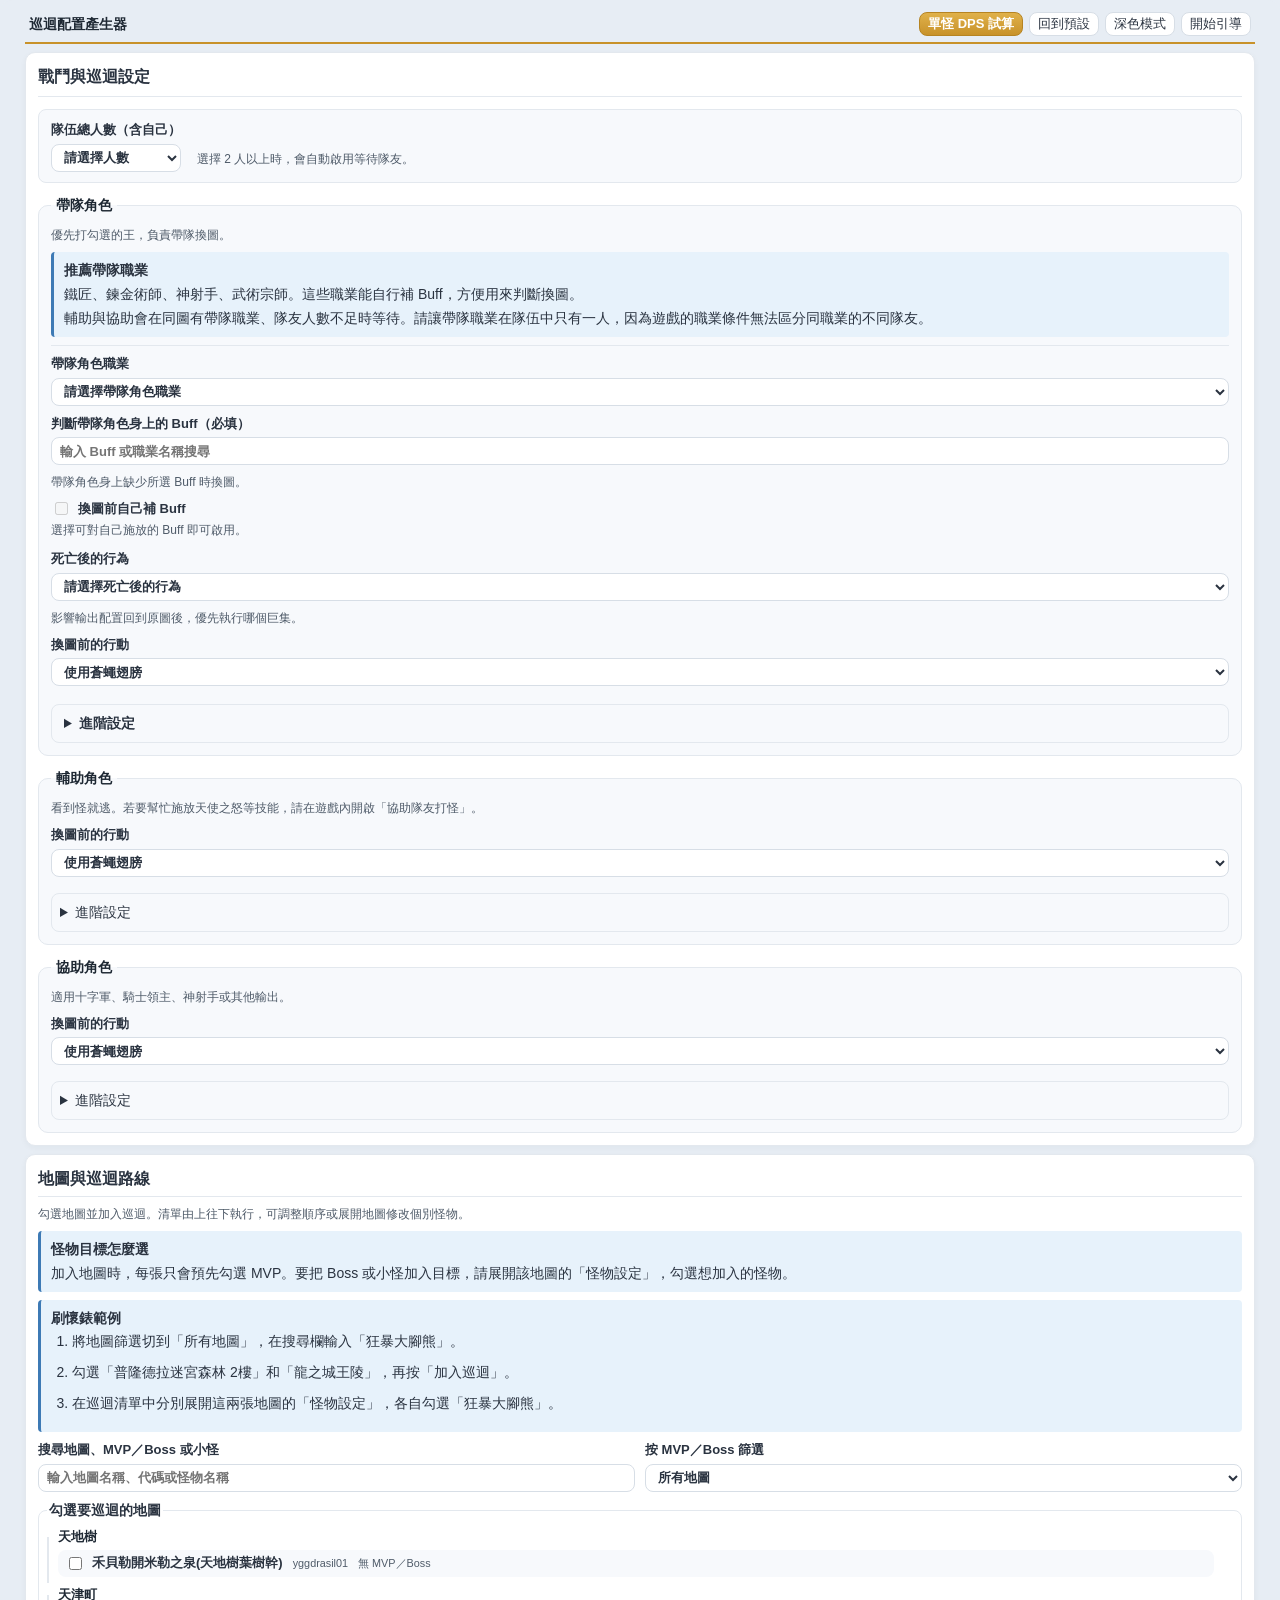
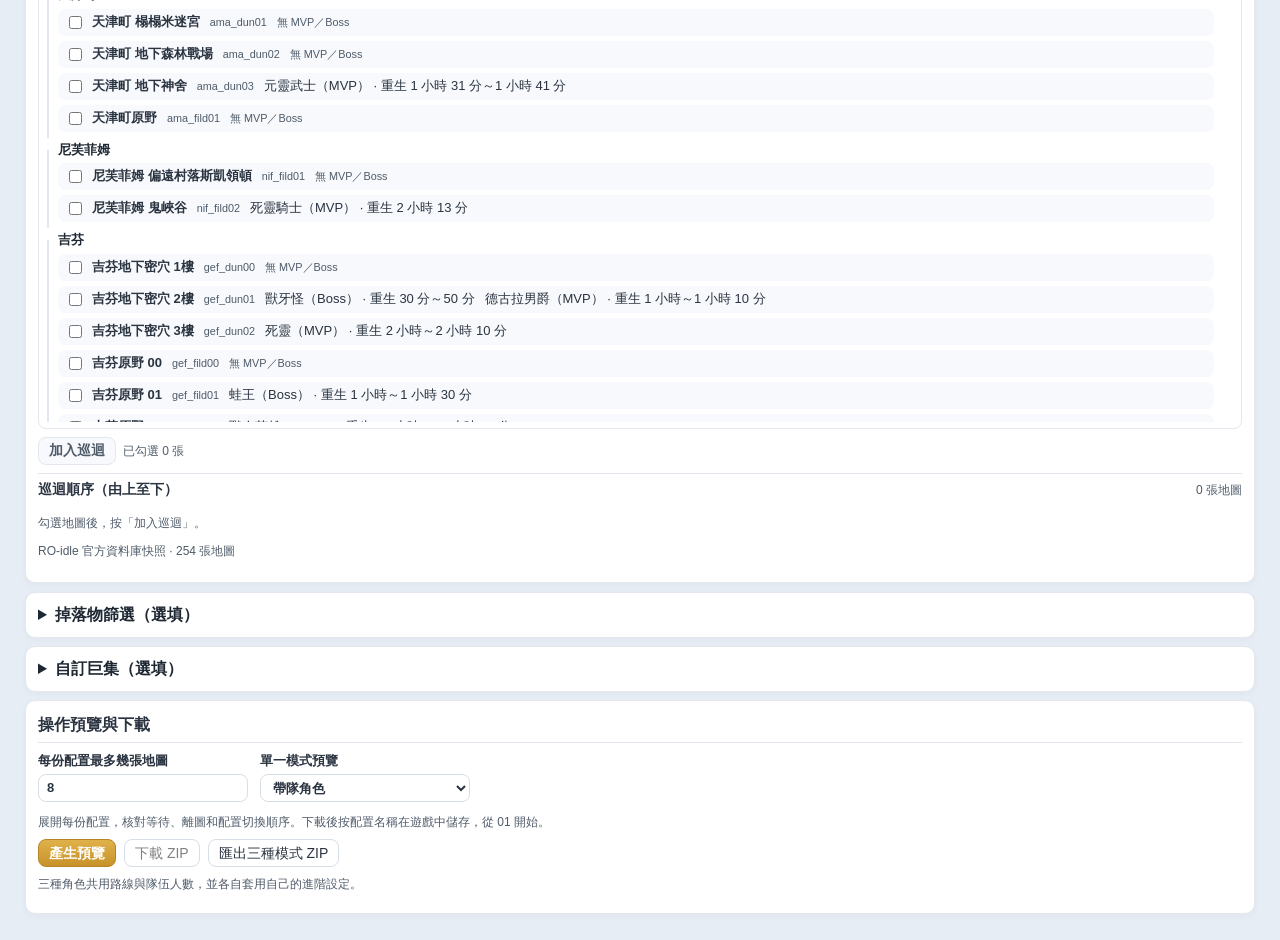
==== index.html @ a058949d "Restore public RO-idle-dps entry link on route generator header" ====
<!doctype html>
<html lang="zh-Hant">
<head>
<meta charset="utf-8">
<meta name="viewport" content="width=device-width, initial-scale=1">
<title>巡迴配置產生器 · RO 放置仙境帳號櫃</title>
<script>
try {
  if (localStorage.getItem("ro-idle-route-theme") === "dark") {
    document.documentElement.dataset.theme = "dark";
  }
} catch {
  // The toggle still works when browser storage is unavailable.
}
</script>
<style>
:root {
  color-scheme: light;
  --face: #e7edf4;
  --ink: #2a3340;
  --dim: #4f5b69;
  --title: #1e2833;
  --green: #3d9a5a;
  --danger: #c45050;
  --line: #e3e8ee;
  --paper: #ffffff;
  --head: #f7f9fc;
  --using: #e7f2fb;
  --gold: #c8922a;
  --accent: #3d7ab5;
  font-family: "Microsoft JhengHei UI", "Microsoft JhengHei", "Noto Sans TC", "PingFang TC", sans-serif;
  font-size: 14px;
}

* { box-sizing: border-box; }

html, body {
  margin: 0;
  min-height: 100%;
  background: #e7edf4;
  color: var(--ink);
}

body {
  padding: 8px;
  border: 0;
  border-radius: 12px;
}

button, input, select { font: inherit; }

.caption {
  display: flex;
  align-items: center;
  gap: 8px;
  height: 28px;
  min-height: 28px;
  margin: 0 0 8px;
  padding: 0 4px 4px;
  border: 0;
  border-bottom: 2px solid var(--gold);
  border-radius: 0;
  overflow: hidden;
  background: transparent;
  color: var(--title);
}

.caption h1 {
  margin: 0;
  min-width: 0;
  overflow: hidden;
  font-size: 14px;
  font-weight: 700;
  white-space: nowrap;
  text-overflow: ellipsis;
}

.caption-site {
  margin-left: auto;
  font-size: 13px;
  color: var(--dim);
}

.list-wrap {
  padding: 2px 0 0;
  border: 0;
  border-radius: 0;
  background: transparent;
}

main {
  display: grid;
  gap: 6px;
}

.toolbar {
  display: flex;
  flex-wrap: wrap;
  align-items: center;
  gap: 6px;
  margin-top: 6px;
  min-height: 22px;
}

.switch-row {
  display: flex;
  align-items: center;
  gap: 4px;
  margin: 0 0 0 auto;
  padding: 0;
  min-height: 22px;
  cursor: pointer;
  user-select: none;
}

.switch-row input {
  margin: 0;
  width: 13px;
  height: 13px;
}

.now, .card, .help {
  border: 2px solid;
  border-color: #808080 #fff #fff #808080;
  background: var(--face);
}

.now, .help, .card { padding: 6px; }

.kicker {
  margin: 0 0 2px;
  color: var(--dim);
}

.meta, .help p, .help li, .toast, .empty {
  color: var(--ink);
  line-height: 1.4;
}

.badge {
  display: inline;
  margin: 0;
  padding: 0;
  border: 0;
  background: none;
  color: var(--green);
  font-weight: 400;
  line-height: inherit;
}

.badge.warn { color: #808000; }

.badge.role { color: var(--title); }

.file-row, .card-actions, .confirm {
  display: flex;
  flex-wrap: wrap;
  gap: 4px;
  align-items: center;
}

.field {
  flex: 1;
  display: grid;
  gap: 2px;
  min-width: 0;
  color: var(--ink);
}

input[type="text"],
input[type="search"],
.field input,
.team-add input,
.menu-fields input,
.menu-fields select {
  width: 100%;
  height: 22px;
  padding: 2px 8px;
  border: 1px solid #d7dee6;
  border-radius: 8px;
  background: #fff;
  color: var(--ink);
}

.btn {
  height: 24px;
  padding: 0 10px;
  border: 1px solid #d7dee6;
  border-radius: 8px;
  background: #fff;
  color: var(--ink);
  font-size: 14px;
  cursor: pointer;
  white-space: nowrap;
}

.btn:hover { background: #f4f7fa; }
.btn:active { background: #e8eef4; }
.btn:disabled { color: #808080; cursor: default; }

.btn.primary,
.btn.switch,
#open-game,
.add-team {
  border-color: #b68422;
  background: linear-gradient(180deg, #e0b14a, #c8922a);
  color: #fff;
  font-weight: 700;
}

.btn.primary:hover,
.btn.switch:hover,
#open-game:hover,
.add-team:hover { background: #d4a33a; }

.btn.primary:active,
.btn.switch:active,
#open-game:active,
.add-team:active { background: #b68422; }

.btn.danger {
  border-color: #efd0d0;
  background: #fff;
  color: var(--danger);
  font-weight: 400;
}

.btn.tiny, .file-label {
  height: 24px;
  padding: 0 8px;
  font-size: 14px;
}

.btn.copy,
.btn.copy:hover,
.btn.copy:active {
  border: 0;
  border-radius: 0;
  background: transparent;
  font-weight: 400;
  color: var(--accent);
}

.btn.copy:hover { background: #f4f7fa; color: #2d6294; }
.btn.copy:active { background: #e8eef4; }

.team-tabs {
  display: flex;
  flex-wrap: wrap;
  align-items: flex-end;
  gap: 2px;
  margin: 0 0 8px;
  padding: 0 2px;
  border-bottom: 1px solid #e3e8ee;
}

.tab[draggable="true"],
.tab-wrap[draggable="true"] { cursor: grab; }

.tab.dragging,
.tab-wrap.dragging { opacity: 0.45; cursor: grabbing; }

.tab {
  height: 24px;
  border: 0;
  border-bottom: 2px solid transparent;
  border-radius: 0;
  background: transparent;
  color: var(--dim);
  font-size: 14px;
  cursor: pointer;
  position: relative;
}

.tab { padding: 0 10px; }
.tab:hover { color: var(--title); background: transparent; }
.tab.on,
.tab.on:hover {
  background: transparent;
  border-bottom-color: var(--gold);
  font-weight: 700;
  color: #a8741c;
  top: 0;
}
.tab-tools {
  display: inline-flex;
  align-items: center;
  max-width: 0;
  overflow: hidden;
  opacity: 0;
  pointer-events: none;
  transition: max-width 140ms ease, opacity 140ms ease;
  transition-delay: 0s;
}
.tab-wrap:hover .tab-tools,
.tab-wrap:focus-within .tab-tools {
  max-width: 40px;
  opacity: 1;
  overflow: visible;
  pointer-events: auto;
  transition-delay: 1s;
}
.tab.add {
  width: 22px;
  padding: 0;
  border-radius: 8px;
  border: 1px solid #d7dee6;
  border-bottom: 1px solid #d7dee6;
  background: #fff;
  color: var(--ink);
  font-weight: 700;
}
.tab.add:hover { background: #f4f7fa; }
.tab-rename,
.tab-x {
  width: 16px;
  height: 22px;
  padding: 0;
  border: 0;
  background: transparent;
  color: var(--dim);
  font-size: 13px;
  line-height: 22px;
  cursor: pointer;
}
.tab-rename:hover { color: var(--title); }
.tab-x:hover { color: var(--danger); }

.team-add {
  display: flex;
  gap: 4px;
  align-items: center;
  margin: 0 8px 6px;
}
.team-add[hidden],
#team-confirm[hidden] {
  display: none !important;
}
.team-add:not([hidden]),
#team-confirm:not([hidden]),
.row-menu,
.confirm,
.toast.show {
  animation: ro-in 160ms ease;
}

@keyframes ro-in {
  from { opacity: 0; transform: translateY(-4px); }
}

@media (prefers-reduced-motion: reduce) {
  .tab-tools,
  .team-add,
  #team-confirm,
  .row-menu,
  .confirm,
  .toast.show {
    animation: none;
    transition: none;
  }
}

#team-confirm {
  margin: 0 8px 6px;
  padding: 6px;
  background: var(--paper);
  border: 1px solid var(--line);
  border-radius: 2px;
}
#team-confirm p { margin: 0 0 4px; }

.list-head {
  display: flex;
  align-items: center;
  margin: 0;
}

.list-head h2 {
  margin: 0;
  font-size: 14px;
  font-weight: 700;
  color: var(--ink);
}

.count {
  margin-right: auto;
  margin-left: 6px;
  color: var(--dim);
  font-size: 14px;
}

#list {
  display: flex;
  flex-direction: column;
  gap: 10px;
  max-height: calc(100vh - 196px);
  min-height: 160px;
  margin: 0;
  overflow: auto;
  background: transparent;
  border: 0;
  border-radius: 0;
  padding: 2px 0;
}

.team-block {
  display: flex;
  flex-direction: column;
  gap: 8px;
}

.team-label {
  margin: 0;
  padding: 4px 8px;
  background: transparent;
  border-bottom: 0;
  border-radius: 0;
  font-size: 14px;
  font-weight: 700;
  color: var(--title);
}

.add-team {
  width: calc(100% - 8px);
  margin: 4px;
}
.add-confirm {
  margin: 4px;
  padding: 6px;
  background: var(--paper);
  border: 1px solid var(--line);
  border-radius: 2px;
}

.row {
  display: flex;
  flex-direction: column;
  padding: 0;
  border: 1px solid #e6ebf1;
  border-radius: 10px;
  overflow: hidden;
  background: #fff;
}

.row-head {
  display: grid;
  grid-template-columns: 22px minmax(0, 1fr) 148px 46px 22px;
  gap: 0 2px;
  align-items: center;
  min-height: 26px;
  padding: 2px 4px;
  background: var(--head);
  border-bottom: 1px solid #eef2f6;
  color: var(--ink);
}

.row-head .row-count,
.row-head .icon-btn { color: var(--dim); }
.row-head .icon-btn.on { color: var(--gold); }
.row-head:hover { background: #f3f6fa; }
.row.active,
.row.active:hover {
  background: var(--head);
  color: var(--ink);
  box-shadow: none;
}

.row-main {
  grid-column: 2;
  min-width: 0;
  padding: 1px 2px;
  color: inherit;
  text-align: left;
}

.row-count {
  grid-column: 3;
  min-width: 0;
  overflow: hidden;
  color: var(--ink);
  font-size: 14px;
  line-height: 1.4;
  text-overflow: ellipsis;
  white-space: nowrap;
}

.row-actions { display: contents; }

.row-actions .btn.tiny {
  grid-column: 4;
  width: 46px;
  padding: 0;
}

.row-actions .icon-btn { grid-column: 5; }

.char-list {
  display: flex;
  flex-direction: column;
  flex-shrink: 0;
  margin: 0;
  background: var(--paper);
  border: 0;
  color: var(--ink);
}

.char-row {
  display: grid;
  grid-template-columns: 22px minmax(0, 1fr) 148px 46px 22px;
  flex: 0 0 auto;
  align-items: center;
  gap: 0 2px;
  width: 100%;
  min-height: 22px;
  padding: 0 4px;
  border: 0;
  border-bottom: 1px solid var(--line);
  border-radius: 0;
  background: var(--paper);
  color: var(--ink);
}

.char-row:last-child { border-bottom: 0; }

.char-row.in-use,
.char-row.in-use .char-enter {
  background: var(--using);
  color: var(--ink);
}

.char-row.in-use .char-meta { color: var(--dim); }
.char-row.in-use .btn.copy { color: var(--accent); }

.char-row.in-use .btn.copy:hover { background: #c5d7eb; color: #163a66; }

.char-row.in-use .char-enter:hover { background: #c5d7eb; }

.char-enter {
  grid-column: 1 / 4;
  display: grid;
  grid-template-columns: 22px minmax(0, 1fr) 148px;
  align-items: center;
  gap: 0 2px;
  min-width: 0;
  min-height: 22px;
  padding: 0;
  border: 0;
  border-radius: 0;
  background: transparent;
  color: inherit;
  font: inherit;
  text-align: left;
  cursor: pointer;
}

.char-enter:hover { background: #dce7f1; }

.idle-dot {
  grid-column: 1;
  justify-self: center;
  width: 7px;
  height: 7px;
  border-radius: 50%;
  background: var(--green);
}

.char-row.in-use .idle-dot { background: var(--green); }

.char-name {
  grid-column: 2 / 4;
  display: flex;
  align-items: center;
  gap: 4px;
  min-width: 0;
  overflow: hidden;
  font-size: 14px;
  font-weight: 700;
  line-height: 1.4;
  white-space: nowrap;
}

.badge.using {
  flex: none;
  display: inline-flex;
  align-items: center;
  height: 16px;
  padding: 0 5px;
  border-radius: 4px;
  background: var(--accent);
  color: #fff;
  font-size: 14px;
  font-weight: 700;
  line-height: 16px;
}

.char-caption {
  min-width: 0;
  overflow: hidden;
  text-overflow: ellipsis;
  white-space: nowrap;
}

.char-row > .btn.tiny {
  grid-column: 4;
  width: 46px;
  padding: 0;
}

.char-meta {
  grid-column: 3;
  margin: 0;
  overflow: hidden;
  color: var(--dim);
  font-size: 14px;
  font-weight: 400;
  line-height: 1.4;
  text-overflow: ellipsis;
  white-space: nowrap;
}

.row.active .char-list,
.row.active .char-list .badge,
.row.active .char-row { color: var(--ink); }
.row.active .char-list .badge.role { color: var(--title); }

.row-name {
  display: flex;
  align-items: baseline;
  flex-wrap: nowrap;
  gap: 0 6px;
  min-width: 0;
  font-size: 14px;
  font-weight: 700;
}

.row-title {
  min-width: 0;
  overflow: hidden;
  text-overflow: ellipsis;
  white-space: nowrap;
}

.row-sub {
  display: block;
  overflow: hidden;
  color: var(--dim);
  font-size: 14px;
  font-weight: 400;
  line-height: 1.35;
  text-overflow: ellipsis;
  white-space: nowrap;
}

.row.active .row-sub,
.row.active .badge,
.row.active .badge.role,
.row.active .icon-btn,
.row.active .icon-btn.on { color: var(--title); }

.icon-btn {
  width: 22px;
  height: 22px;
  padding: 0;
  border: 0;
  border-radius: 0;
  background: transparent;
  color: var(--dim);
  font-size: 13px;
  line-height: 1;
  cursor: pointer;
}

.icon-btn.on { color: var(--title); }

.row-menu { grid-column: 1 / -1; padding: 4px 2px 2px; }

.menu-fields {
  display: grid;
  grid-template-columns: 1fr 1fr;
  gap: 4px;
  margin-top: 4px;
}

.card-actions, .confirm { margin-top: 4px; }

.confirm {
  padding: 6px;
  background: var(--paper);
  border: 1px solid var(--line);
  border-radius: 2px;
  line-height: 1.4;
}

.confirm p { margin: 0 0 4px; }

.help summary { cursor: pointer; color: var(--title); }
.help ol { margin: 4px 0; padding-left: 18px; }
.file-label { display: inline-flex; align-items: center; }
.file-row { justify-content: flex-end; }

.toast:empty { display: none; }
.toast {
  margin: 0;
  padding: 3px 4px;
  background: var(--face);
  border: 1px solid var(--line);
  border-radius: 2px;
  color: var(--ink);
}

.empty {
  margin: 0;
  padding: 12px 6px;
  text-align: center;
  border: 0;
  border-radius: 0;
  background: transparent;
  color: var(--dim);
}


/* 閱讀性：放大文字並讓控制項容納字高，維持原有欄位排列。 */

:root { line-height: 1.5; }
.btn, .btn.tiny { height: 28px; }
.field input, .team-add input, .menu-fields input, .menu-fields select { height: 28px; }
.row-head { min-height: 34px; }
.char-row, .char-enter { min-height: 30px; }
.icon-btn { height: 28px; }
.tab { height: 30px; }
.caption { height: 34px; min-height: 34px; }
.badge.using { height: 22px; line-height: 22px; }


.new-account-form { margin-top: 6px; }
.new-account-note { margin: 6px 0; font-size: 13px; line-height: 1.5; color: var(--dim); }

/* 恢復小加號頁籤，與隊伍列共用背景。 */
.tab.add {
  width: 24px;
  min-width: 24px;
  height: 28px;
  padding: 0;
  display: inline-flex;
  align-items: center;
  justify-content: center;
  align-self: center;
  flex-shrink: 0;
  border: 0;
  border-radius: 6px;
  background: transparent;
  color: var(--ink);
  font-size: 18px;
  font-weight: 500;
  line-height: 1;
}
.tab.add:hover { background: #dce4ed; }

.live-account { padding: 7px 8px; border-bottom: 1px solid #cbd5df; }
.live-account > div { display: flex; align-items: baseline; gap: 10px; line-height: 1.6; min-width: 0; }
.live-label { color: var(--dim); flex: 0 0 auto; font-size: 13px; }
.live-account strong { color: var(--title); font-size: 14px; overflow: hidden; text-overflow: ellipsis; white-space: nowrap; }

.pointer-activity-toggle { display: inline-flex; align-items: center; gap: 5px; font-size: 13px; color: var(--ink); cursor: pointer; }

.pointer-activity-toggle[hidden] { display: none; }

.google-account-toggle { display:inline-flex; align-items:center; gap:5px; margin:3px 0; }
#remember-current-google[hidden], .new-account-form .field[hidden] { display:none; }

.row-actions .google-account-icon { grid-column: 4; justify-self: center; display: block; }

</style>
<style>
* { box-sizing: border-box; }

body { margin: 0; }

main { max-width: 1320px; margin: auto; gap: 8px; }


h2 { margin: 0 0 15px; font-size: 15px; }

p { margin: 9px 0; line-height: 1.6; }

section { background: white; border: 1px solid var(--line); border-radius: 8px; padding: 10px; margin: 0; }

label { display: block; font-weight: 600; min-width: 0; }

input:not([type=checkbox]), select, textarea { display: block; width: 100%; margin: 4px 0 8px; padding: 3px 8px; min-height: 28px; border: 1px solid #d7dee6; background: var(--paper); border-radius: 8px; color: inherit; font: inherit; }

textarea { font-family: ui-monospace, monospace; }

.fields { display: grid; grid-template-columns: repeat(2, minmax(0, 1fr)); gap: 5px 15px; }

.check { display: flex; gap: 7px; align-items: center; margin-top: 8px; }

.actions, .route-buttons { display: flex; flex-wrap: wrap; gap: 8px; }

li { margin-bottom: 10px; }

li details { margin: 5px 0; }

summary { cursor: pointer; }

[hidden] { display: none !important; }

table { width: 100%; border-collapse: collapse; background: white; margin: 14px 0; }

th, td { text-align: left; padding: 8px; border-bottom: 1px solid var(--line); }

#status[data-error=true] { color: #972416; }

@media (max-width: 560px) { .fields { grid-template-columns: 1fr; } th, td { padding: 5px; font-size: 13px; } }



.targets { min-width: 0; border: 1px solid var(--line); border-radius: 8px; margin: 0 0 12px; padding: 10px; }

#route { margin: 0; padding: 0; list-style: none; }
#route > li { display: grid; grid-template-columns: 32px minmax(0, 1fr) auto; gap: 7px; align-items: start; border: 1px solid var(--line); border-radius: 8px; padding: 7px; background: var(--head); }
.route-index { display: grid; place-items: center; min-height: 27px; border-radius: 5px; background: #e7edf4; color: var(--title); font-weight: 700; font-variant-numeric: tabular-nums; }
#route > li:first-child .route-index { background: #f5ebd3; color: #72511a; }
.route-content { display: grid; gap: 2px; min-width: 0; }
.route-map-name { color: var(--title); overflow-wrap: anywhere; }
.route-start { margin-left: 6px; font-size: 11px; color: #72511a; white-space: nowrap; }
.route-content > p, .route-content > details { margin: 0; overflow-wrap: anywhere; }
.route-next { color: var(--accent); font-size: 12px; }
.route-targets { color: var(--dim); font-size: 12px; }
.route-monsters summary { font-size: 12px; }
#route .route-buttons { gap: 4px; justify-content: flex-end; }
#route .route-buttons button { height: 25px; padding: 0 6px; font-size: 12px; }
@container route (max-width: 495px) {
  #route > li { grid-template-columns: 32px minmax(0, 1fr); }
  #route .route-buttons { grid-column: 2; justify-content: flex-start; }
}

.map-grid { display: grid; grid-template-columns: minmax(0, 1fr); gap: 8px; max-height: 300px; overflow: auto; }

.map-grid label { margin: 0; padding: 6px; font-weight: normal; }

.route-monsters table { margin: 8px 0; }

.route-monsters th, .route-monsters td { padding: 5px; }

.route-monsters select { min-width: 90px; }

#route > li:has(.route-monsters[open]) { grid-template-columns: 32px minmax(0, 1fr); }
#route > li:has(.route-monsters[open]) > .route-buttons { grid-column: 2; }

.route-monsters[open] { grid-column: 1 / -1; overflow-x: auto; }




.map-option { align-items: flex-start; }

.map-option > span { display: flex; flex-wrap: wrap; align-items: baseline; gap: 2px 10px; min-width: 0; }

.map-option > span > * { display: block; overflow-wrap: anywhere; }

.map-option small { color: var(--dim); }


#generator { display: grid; gap: 8px; }
#generator > * { min-width: 0; }
#status:empty, #preview:empty { display: none; }
#preview { overflow-x: auto; }
.map-grid label { border: 1px solid var(--line); border-radius: 8px; background: var(--head); }
.map-grid label:has(input:checked) { background: var(--using); }
input[type="checkbox"] { accent-color: var(--gold); }


#generator > section { scroll-margin-top: 12px; }
#generator > section:target { border-color: var(--gold); }
.operation-profile { padding: 8px; margin: 8px 0; border: 1px solid var(--line); border-radius: 8px; background: var(--head); }
.macro-toolbar { display: flex; flex-wrap: wrap; justify-content: space-between; align-items: center; gap: 10px; margin-bottom: 10px; }
.macro-toolbar p { margin: 0; }
.macro-card { margin: 12px 0; padding: 12px; border: 1px solid #ccd6e2; border-radius: 10px; background: #f8fafc; box-shadow: 0 1px 2px rgb(30 50 70 / 8%); }
.macro-head { display: grid; grid-template-columns: auto minmax(180px, 1fr) 110px 150px auto auto; align-items: end; gap: 10px; padding-bottom: 11px; border-bottom: 1px solid var(--line); }
.macro-field { display: grid; gap: 4px; margin: 0; color: var(--dim); font-size: 14px; }
.macro-field > span { font-weight: 700; }
.macro-field input, .macro-field select { margin: 0 !important; }
.macro-check { display: flex; align-items: center; gap: 6px; min-height: 32px; margin: 0; font-size: 14px; white-space: nowrap; }
.macro-name { min-width: 0; }
.macro-number { width: 100% !important; }
.macro-section-title { display: block; margin: 12px 0 7px; color: var(--title); font-size: 15px; }
.macro-condition { margin: 9px 0 0; }
.macro-condition-ui { display: grid; gap: 7px; margin: 0; padding: 9px; border: 1px solid var(--line); border-radius: 8px; background: var(--paper); }
.macro-condition-row { display: grid; grid-template-columns: minmax(170px, .8fr) minmax(180px, 1.2fr) auto; align-items: center; gap: 8px; padding: 7px 8px; border-radius: 7px; background: var(--head); }
.macro-condition-row > b { font-size: 14px; }
.macro-condition-row select, .macro-condition-row input { width: 100% !important; margin: 0 !important; }
.macro-condition-row .condition-values { display: flex; align-items: center; gap: 6px; min-width: 0; }
.macro-condition-row .condition-values input { min-width: 0; }
.macro-add-condition, .macro-add-step { width: 100%; margin: 0; border-style: dashed; background: var(--paper); }
.macro-steps { display: grid; gap: 7px; }
.macro-step { display: grid; grid-template-columns: 28px minmax(135px, .55fr) minmax(220px, 1.45fr) auto; align-items: center; gap: 8px; padding: 8px; border: 1px solid var(--line); border-radius: 8px; background: var(--paper); }
.macro-step-index { display: grid; place-items: center; width: 26px; height: 26px; border-radius: 50%; background: var(--accent); color: white; font-weight: 700; }
.macro-step select { width: 100%; min-width: 0; margin: 0; }
.macro-step input { width: min(180px, 100%) !important; margin: 0 !important; }
.macro-step .step-value { display: flex; flex-wrap: wrap; align-items: center; gap: 6px; min-width: 0; }
.macro-row-actions { display: flex; gap: 5px; }
.macro-delete { color: var(--danger); }
.macro-head > .macro-delete { align-self: end; min-height: 32px; }
.macro-empty { padding: 14px; text-align: center; color: var(--dim); border: 1px dashed var(--line); border-radius: 8px; }
#custom-macro-details > summary, #loot-details > summary { margin: -2px 0; color: var(--title); font-size: 16px; font-weight: 700; cursor: pointer; }
#custom-macro-details[open] > summary, #loot-details[open] > summary { margin-bottom: 10px; }
#loot-applied { margin-inline-start: 8px; padding: 2px 6px; border-radius: 4px; background: var(--using); color: var(--accent); font-size: 12px; }
@media (max-width: 720px) {
  .macro-head { grid-template-columns: 1fr 1fr; align-items: end; }
  .macro-condition-row { grid-template-columns: 1fr auto; }
  .macro-condition-row .condition-values { grid-column: 1 / -1; grid-row: 2; }
  .macro-step { grid-template-columns: 28px minmax(0, 1fr) auto; }
  .macro-step .step-value { grid-column: 2 / -1; }
}
.operation-profile summary { font-weight: 700; }
.operation-profile ol { padding-left: 22px; }
.operation-profile li p { margin: 2px 0 6px; overflow-wrap: anywhere; }

#guide-controls { padding: 8px 10px; border: 1px solid var(--line); border-radius: 8px; background: var(--paper); }
#guide-progress { margin: 0 0 6px; font-weight: 700; }
.guide-buttons { display: flex; flex-wrap: wrap; gap: 6px; }
#guide-error { color: var(--danger); margin-bottom: 0; }
#guide-controls { border-top: 2px solid var(--gold); }
#guide-speaker { margin: 0 0 3px; color: var(--dim); font-size: 12px; }
.guide-question { max-width: 360px; }
#generator[data-guided] > .guide-current, #guide-progress, #guide-speaker {
  animation: guide-appear 280ms ease-out both;
}
@keyframes guide-appear {
  from { opacity: 0; transform: translateY(8px); }
  to { opacity: 1; transform: translateY(0); }
}
@media (prefers-reduced-motion: reduce) {
  #generator[data-guided] > .guide-current, #guide-progress, #guide-speaker { animation: none; }
}
#generator[data-guided] > section:not(.guide-current) { display: none; }
#guide-route-summary,
#generator[data-guided] #party-size-field { display: none; }
#generator[data-guided] #guide-route-summary { display: block; }
.guide-current > h2:focus { outline: none; }

.map-region { display: grid; gap: 5px; min-width: 0; margin: 0; padding: 4px 0 6px 13px; border: 0; border-left: 2px solid var(--line); }
.map-region legend { padding: 0 5px 0 0; color: var(--title); font-weight: 700; }


.section-route { container: route / inline-size; }
.fields { grid-template-columns: repeat(auto-fit, minmax(min(100%, 155px), 1fr)); gap: 4px 10px; }
#leader { grid-template-columns: repeat(auto-fit, minmax(min(100%, 150px), 1fr)); }
#buff-status { grid-column: 1 / -1; }
.number-field { max-width: 210px; }
.targets { margin-bottom: 8px; }
.section-monsters .targets:last-child { margin-bottom: 0; }
#generator[data-guided] > .guide-current { width: min(100%, 960px); margin-inline: auto; }
#guide-controls { width: min(100%, 960px); margin-inline: auto; }

@media (min-width: 900px) {
  #generator:not([data-guided]) .map-grid {
    max-height: clamp(360px, 55vh, 640px);
  }
}


/* Generator layout uses the account sidebar colors and button styles. */
main { padding: 2px clamp(0px, 1.5vw, 17px) 18px; gap: 8px; }
#generator { gap: 8px; }
#generator > section { padding: clamp(8px, 1vw, 12px); border-radius: 10px; box-shadow: 0 2px 6px #1e28330a; }
#generator h2 { font-size: 16px; margin: 0 0 8px; padding-bottom: 5px; border-bottom: 1px solid var(--line); }
#generator h3 { font-size: 14px; }
#generator label { font-size: 13px; }
#generator input:not([type=checkbox]), #generator select { min-height: 28px; }
#generator .check { line-height: 1.35; }
.targets { padding: 6px 8px; }
.targets legend { font-weight: 700; }
.targets p, #catalog-status { color: var(--dim); font-size: 12px; }
.scheme-grid { display: grid; grid-template-columns: repeat(auto-fit, minmax(min(100%, 145px), 1fr)); gap: 8px; }
.monster-scheme { background: var(--head); border: 1px solid var(--line); border-radius: 7px; padding: 8px; min-width: 0; }
.monster-scheme h3 { margin: 0 0 7px; }
.monster-scheme label:last-child select { margin-bottom: 0; }
.map-grid { gap: 2px; padding-right: 4px; scrollbar-gutter: stable; }
.map-grid label { padding: 3px 6px; border-color: transparent; }
.map-grid label:hover, .map-grid label:focus-within { border-color: var(--line); }
.map-grid label:has(input:checked) { border-color: #cbdce9; }
.map-region { padding-left: 9px; }
.map-region legend { font-size: 13px; }
.route-heading { display: flex; align-items: baseline; justify-content: space-between; gap: 8px; margin-top: 8px; padding: 5px 0; border-top: 1px solid var(--line); }
.route-heading h3 { margin: 0; }
#route-count { color: var(--dim); font-size: 12px; white-space: nowrap; }
#route > li { margin-bottom: 6px; }
#preview-section .actions { margin-bottom: 8px; }
.preview-fields { display: flex; flex-wrap: wrap; gap: 4px 12px; }
.preview-fields > label { flex: 1 1 170px; }
#preview > table th { background: var(--head); }


.map-actions { display: flex; align-items: center; flex-wrap: wrap; gap: 7px; }
.map-actions span, #empty-route { color: var(--dim); font-size: 12px; }
.map-actions .btn:disabled { border-color: var(--line); background: var(--head); color: var(--dim); }
.route-monsters .monster-note { margin: 0 0 6px 1.5em; }

.page-header { justify-content: space-between; margin-bottom: 0; }
.page-header .btn { flex: 0 0 auto; height: 24px; font-size: 13px; }
a.btn { display: inline-flex; align-items: center; justify-content: center; text-decoration: none; }
@media (max-width: 560px) {
  .caption.page-header { height: auto; min-height: 34px; flex-wrap: wrap; row-gap: 6px; padding-bottom: 6px; }
  .header-actions { flex-wrap: wrap; }
}

.section-help { margin: 3px 0 8px; color: var(--dim); font-size: 12px; line-height: 1.5; }

.count-help { display: block; margin: 0 0 6px; color: var(--dim); font-size: 12px; font-weight: normal; line-height: 1.45; }
.switch-heading { display: flex; align-items: center; justify-content: space-between; gap: 10px; border-bottom: 1px solid var(--line); padding-bottom: 7px; margin-bottom: 10px; }
#generator .switch-heading h2 { margin: 0; padding: 0; border: 0; }
.role-settings { display: grid; grid-template-columns: minmax(0, 1fr); gap: 12px; margin-top: 12px; }
.role-settings > fieldset { min-width: 0; margin: 0; padding: 10px 12px 12px; border: 1px solid var(--line); border-radius: 10px; background: var(--head); }
.role-settings > fieldset > legend { color: var(--title); font-size: 14px; font-weight: 700; padding-inline: 5px; }
.role-settings > fieldset > .role-description { margin: 0 0 8px; }
.leader-recommendation { padding: 8px 10px; margin: 0 0 8px; border-left: 3px solid var(--accent); border-radius: 4px; background: var(--using); }
.leader-recommendation p { margin: 2px 0 0; }
.leader-recommendation ol { margin: 2px 0 0; padding-inline-start: 1.5em; }
.role-settings #lead-buff-picker { margin-top: 8px; padding-top: 8px; border-top: 1px solid var(--line); }
.role-settings #leader-death-settings { margin-top: 10px; }
.role-settings #route-buff-options .check { margin-top: 4px; }
.switch-basics { padding: 10px 12px; border: 1px solid var(--line); border-radius: 8px; background: var(--head); }
.section-monsters .switch-basics { margin-top: 12px; }
.switch-basics { display: flex; flex-wrap: wrap; align-items: end; gap: 6px 16px; }
.switch-basics #partySize { margin-bottom: 0; }
.switch-wait { margin: 0 0 4px; color: var(--dim); }
#advanced-route { margin-top: 10px; border: 1px solid var(--line); border-radius: 8px; }
#advanced-route > summary { padding: 8px 12px; font-weight: 600; }
.advanced-route-content { padding: 10px 12px; border-top: 1px solid var(--line); }
.role-advanced { margin-top: 8px; padding: 8px; border: 1px solid var(--line); border-radius: 8px; }
#party-size-field { max-width: 230px; }

.header-actions { display: flex; gap: 6px; flex: 0 0 auto; }
#loot-items {
  height: clamp(230px, 38svh, 430px);
  overflow: auto;
  scrollbar-gutter: stable;
  overflow-anchor: none;
  border: 1px solid var(--line);
  border-radius: 6px;
}
#loot-items .loot-empty { padding: 10px; color: var(--dim); }
#loot-items p { margin: 4px 0; }
#loot-items .loot-row { display: grid; grid-template-columns: minmax(0, 1fr) auto; align-items: center; gap: 8px; padding: 4px 0; }
#loot-items .loot-row { content-visibility: auto; contain-intrinsic-block-size: auto 34px; }
#loot-items .loot-row:nth-child(odd) { background: var(--head); }
#loot-items .loot-row > .loot-item-name { padding-inline: 8px; }
#loot-items .loot-item-name { display: flex; align-items: center; gap: 6px; min-width: 0; }
#loot-items .loot-item-title { overflow: hidden; text-overflow: ellipsis; white-space: nowrap; }
#loot-items .loot-sale-price { color: var(--dim); font-size: 12px; white-space: nowrap; }
#loot-items .loot-item-category { display: inline-block; margin-inline-start: 6px; padding: 0 5px; border: 1px solid var(--line); border-radius: 4px; background: var(--paper); color: var(--dim); font-size: 11px; font-weight: 600; line-height: 1.4; white-space: nowrap; vertical-align: middle; }
#loot-items .loot-item-rare { border-color: var(--loot-rare-line); background: var(--loot-rare-bg); color: var(--loot-rare); }
#loot-details {
  --loot-sale: #9c3b12; --loot-sale-bg: #fff0df;
  --loot-store: #174e8a; --loot-store-bg: #e7f2ff;
  --loot-supply: #176144; --loot-supply-bg: #e5f6eb;
  --loot-rare: #734b09; --loot-rare-bg: #fff5dc; --loot-rare-line: #dbbf7a;
}
:root[data-theme="dark"] #loot-details {
  --loot-sale: #ffc096; --loot-sale-bg: #462b20;
  --loot-store: #a9d2ff; --loot-store-bg: #213952;
  --loot-supply: #a0e5c0; --loot-supply-bg: #213e32;
  --loot-rare: #f6d58b; --loot-rare-bg: #40331d; --loot-rare-line: #806839;
}
#loot-items .loot-supply-summary { flex: 0 1 auto; min-width: 0; overflow: hidden; text-overflow: ellipsis; white-space: nowrap; padding: 1px 5px; border-radius: 4px; color: var(--loot-supply); background: var(--loot-supply-bg); font-size: 12px; }
#loot-items .loot-edit-supply { min-width: 5em; }
#loot-items .loot-choices, #loot-batch, #loot-categories { display: flex; flex-wrap: wrap; gap: 4px; }
#loot-details button[aria-pressed="true"] { border-color: var(--accent); background: var(--using); font-weight: 700; }
#loot-details button[data-loot-mode="sell"]:not(:disabled),
#loot-details button[data-loot-mode="sell"][aria-pressed="true"] { color: var(--loot-sale); }
#loot-details button[data-loot-mode="store"]:not(:disabled) { color: var(--loot-store); }
#loot-details button[data-loot-mode="sell"][aria-pressed="true"] { border-color: var(--loot-sale); background: var(--loot-sale-bg); }
#loot-details button[data-loot-mode="store"][aria-pressed="true"] { border-color: var(--loot-store); background: var(--loot-store-bg); }
#loot-details .loot-edit-supply { color: var(--loot-supply); }
#loot-details .loot-edit-supply[data-configured="true"] { border-color: var(--loot-supply); background: var(--loot-supply-bg); }
#loot-categories { margin: 6px 0 10px; }
#loot-batch { margin: 6px 0; align-items: center; }
#loot-batch-count { flex-basis: 100%; }
#loot-status { min-height: 3em; }
#loot-supply-editor { border: 1px solid var(--line); border-radius: 6px; padding: 8px; margin: 8px 0; }
#loot-items #loot-supply-editor { grid-column: 1 / -1; margin: 0 6px 4px; background: var(--paper); }
#loot-supply-editor .fields { padding: 6px 8px; border-radius: 4px; background: color-mix(in srgb, var(--loot-supply-bg) 55%, var(--paper)); }
#loot-items .loot-action-short { display: none; }
@media (max-width: 620px) {
  #loot-items .loot-action-full { display: none; }
  #loot-items .loot-action-short { display: inline; }
  #loot-items .loot-choices button { min-width: 40px; padding-inline: 6px; }
  #loot-items .loot-item-name { flex-wrap: wrap; gap: 2px 6px; }
  #loot-items .loot-item-title { white-space: normal; overflow-wrap: anywhere; }
}
@media (min-width: 461px) and (max-width: 620px) {
  #loot-items .loot-row { min-height: 51px; }
}
@media (max-width: 460px) {
  #loot-items { height: clamp(240px, 40svh, 360px); }
  #loot-items .loot-row { grid-template-columns: minmax(0, 1fr); gap: 5px; padding: 8px 6px; }
  #loot-items .loot-row { contain-intrinsic-block-size: auto 93px; }
  #loot-items .loot-row > .loot-item-name { min-height: 44px; padding-inline: 0; }
  #loot-details :is(button, input:not([type="checkbox"]), select) { min-height: 44px; font-size: 16px; }
  #loot-details input[type="checkbox"] { width: 18px; height: 18px; }
  #loot-items .loot-item-name { display: block; }
  #loot-items .loot-item-title, #loot-items .loot-supply-summary { display: block; }
  #loot-items .loot-supply-summary { width: fit-content; max-width: 100%; }
  #loot-items .loot-choices, #loot-batch { display: grid; grid-template-columns: repeat(2, minmax(0, 1fr)); }
  #loot-items .loot-choices { grid-template-columns: repeat(4, minmax(0, 1fr)); }
  #loot-batch-count { grid-column: 1 / -1; }
  #loot-details :is(.loot-choices, #loot-batch, .actions) button { white-space: normal; height: auto; }
  #loot-details .actions { flex-wrap: wrap; }
}
:root[data-theme="dark"] {
  color-scheme: dark;
  --face: #121923;
  --paper: #1b2432;
  --head: #222e3e;
  --using: #253e55;
  --line: #3c4c61;
  --ink: #e1e8f0;
  --title: #f2f5fa;
  --dim: #b0bed0;
  --accent: #8bc1ff;
  --gold: #e5b757;
  --danger: #ff9a91;
}
:root[data-theme="dark"], [data-theme="dark"] body { background: var(--face); }
[data-theme="dark"] :is(section, table, .btn) { background: var(--paper); }
[data-theme="dark"] :is(input:not([type=checkbox]), select, textarea, .btn, .macro-card) { border-color: var(--line); }
[data-theme="dark"] .macro-card, [data-theme="dark"] .btn:hover { background: var(--head); }
[data-theme="dark"] .btn.primary:not(:disabled) { background: var(--gold); color: #211803; }
[data-theme="dark"] .btn:disabled { color: var(--dim); opacity: .65; }
[data-theme="dark"] .route-index { background: var(--face); }
[data-theme="dark"] #route > li:first-child .route-index { background: #493817; color: #ffdb88; }
[data-theme="dark"] .route-start { color: #ffdb88; }
[data-theme="dark"] .macro-step-index { color: var(--face); }
[data-theme="dark"] #status[data-error=true] { color: var(--danger); }
[data-theme="dark"] .map-grid label:has(input:checked) { border-color: var(--accent); }

</style>



</head>
<body>
<main>
<header class="caption page-header">
  <h1>巡迴配置產生器</h1>
  <div class="header-actions">
    <a class="btn tiny primary" href="RO-idle-dps/">單怪 DPS 試算</a>
    <button class="btn tiny" id="reset-route" type="button" disabled>回到預設</button>
    <button class="btn tiny" id="theme-toggle" type="button" aria-pressed="false">深色模式</button>
    <button class="btn tiny" id="start-guide" type="button">開始引導</button>
  </div>
</header>
<div class="workspace">
<form id="generator">
<div id="guide-controls" hidden>
  <p id="guide-speaker">巡迴嚮導</p>
  <p id="guide-progress" role="status"></p>
  <div class="guide-buttons">
    <button class="btn" id="exit-guide" type="button">退出引導</button>
    <button class="btn" id="guide-back" type="button">上一步</button>
    <button class="btn primary" id="guide-next" type="button">下一步</button>
  </div>
  <p id="guide-error" role="alert" hidden></p>
</div>
<section id="guide-job-section" hidden>
  <h2>設定帶隊職業與換圖 Buff</h2>
  <div id="guide-buff-slot"></div>
</section>
<section id="guide-party-section" hidden>
  <h2>隊伍有幾個人？</h2>
  <label class="guide-question">隊伍總人數（含自己）<select id="guide-party-size"><option value="">請選擇人數</option></select></label>
</section>
<section id="monster-section" class="section-monsters">
<div class="switch-heading"><h2>戰鬥與巡迴設定</h2></div>
<details id="role-combat-template">
<summary>進階設定</summary>
<label class="check"><input id="customCombat" type="checkbox">啟用自訂攻擊、逃生與選怪規則</label>
<p class="section-help">啟用後，也可在巡迴地圖內調整個別怪物。組隊協助設定依所選模式匯出。</p>
<fieldset id="custom-combat-fields" disabled>
<legend>自訂規則</legend>
<fieldset class="targets">
<legend>攻擊與逃生</legend>
<div class="scheme-grid">
<div class="monster-scheme"><h3>勾選的怪物</h3>
<label>攻擊方式<select id="targetAction">
<option value="">依角色用途</option><option value="priority">優先打</option><option value="attack">主動打</option><option value="defend">被打才還手</option>
</select></label>
<label>逃生時機<select id="targetEscape">
<option value="">不逃</option><option value="sight">看到就逃</option><option value="attacked">被打才逃</option><option value="afterTarget">被打時先打完目標再逃</option>
</select></label>
</div>
<div class="monster-scheme"><h3>小怪與未勾選的 Boss</h3>
<label>攻擊方式<select id="otherAction">
<option value="defend">被打才還手</option><option value="priority">優先打</option><option value="attack">主動打</option>
</select></label>
<label>逃生時機<select id="escape">
<option value="sight">看到就逃</option><option value="attacked">被打才逃</option><option value="afterTarget">被打時先打完目標再逃</option><option value="">不逃</option>
</select></label>
</div>
</div>
<p class="section-help">「依角色用途」會讓標的角色優先打王，非標的角色被打才還手。單隻怪物的設定優先於整套方案。</p>
</fieldset>
<fieldset class="targets">
<legend>這份配置會主動找哪些怪</legend>
<label class="check"><input id="onlyMvp" type="checkbox" checked>只找我在地圖裡勾選的怪物</label>
<p class="section-help">白名單限制主動選怪。被其他怪攻擊時，仍依牠的怪物規則處理。</p>
<details>
<summary>進階選怪條件</summary>
<p class="section-help">可限制怪物等級、避開主動怪，並指定符合條件的怪物依什麼順序挑選。</p>
<div class="fields">
<label>符合條件的怪物先選哪隻<select id="priority"><option value="arrival">依遇到順序</option><option value="exp">優先經驗</option><option value="loot" selected>優先掉落</option></select></label>
<label>怪物最低等級（0 為不限）<input id="minLv" type="number" min="0" max="99" value="0" required></label>
<label>怪物最高等級（0 為不限）<input id="maxLv" type="number" min="0" max="99" value="0" required></label>
</div>
<label class="check"><input id="avoidAggressive" type="checkbox">避開主動怪</label>
</details>
</fieldset>
</fieldset>
</details>
<p id="guide-route-summary" class="section-help"></p>
<div class="switch-basics">
    <label id="party-size-field">隊伍總人數（含自己）<select id="partySize" required><option value="">請選擇人數</option></select></label>
    <p class="section-help switch-wait">選擇 2 人以上時，會自動啟用等待隊友。</p>
</div>
    <div id="buff-picker-slot">
      <div id="lead-buff-picker">
    <label id="target-job-field">帶隊角色職業
      <select id="targetJob" required>
        <option value="">請選擇帶隊角色職業</option>
        <option value="monk">武僧（含武術宗師）</option>
        <option value="priest">祭司（含神官）</option>
        <option value="knight">騎士（含騎士領主）</option>
        <option value="crusader">十字軍（含聖殿十字軍）</option>
        <option value="wizard">巫師（含超魔導師）</option>
        <option value="sage">賢者（含智者）</option>
        <option value="hunter">獵人（含神射手）</option>
        <option value="bard">詩人（含搞笑藝人）</option>
        <option value="dancer">舞孃（含冷豔舞姬）</option>
        <option value="assassin">刺客（含十字刺客）</option>
        <option value="rogue">流氓（含太保）</option>
        <option value="blacksmith">鐵匠（含神工匠）</option>
        <option value="alchemist">鍊金術師（含創造者）</option>
      </select>
    </label>
        <label>判斷帶隊角色身上的 Buff（必填）<input id="buff-search" type="text" list="buff-options" autocomplete="off" placeholder="輸入 Buff 或職業名稱搜尋" required></label>
        <datalist id="buff-options"></datalist>
        <input id="buff" type="hidden">
        <p class="section-help">帶隊角色身上缺少所選 Buff 時換圖。</p>
        <div id="route-buff-options">
          <label class="check"><input id="buffBeforeMove" type="checkbox" disabled>換圖前自己補 Buff</label>
          <p id="route-buff-help" class="section-help">選擇可對自己施放的 Buff 即可啟用。</p>
          <label id="route-buff-level-label" class="number-field" hidden>補放等級<input id="routeBuffLevel" type="number" min="1" max="10" value="1"></label>
        </div>
      </div>
    </div>
<div id="leader-death-settings">
    <label id="wait-position-field">死亡後的行為<select id="waitPosition" required>
      <option value="">請選擇死亡後的行為</option>
      <option value="top">回到原圖再次找王</option>
      <option value="bottom">跳過並換到下一張圖</option>
    </select></label>
  <p class="section-help">影響輸出配置回到原圖後，優先執行哪個巨集。</p>
</div>
<details id="advanced-route">
  <summary>進階設定</summary>
  <div class="advanced-route-content">
<label>離開地圖前<select id="departure">
<option value="auto">沿用角色設定</option>
<option value="none">直接換圖</option>
<option value="teleport">瞬間移動 Lv.2</option>
<option value="fly">蒼蠅翅膀</option>
<option value="butterfly">蝴蝶翅膀</option>
</select></label>
<div id="leader" class="fields">
<p id="buff-status" role="status" hidden></p>
</div>
<label>換圖前等待秒數（0 為不等待，會在補 Buff 前執行）<input id="routeWait" type="number" min="0" max="60" step="1" value="0" required></label>
<label>等待隊員秒數<input id="partyWaitSeconds" type="number" min="1" max="60" step="1" value="6"></label>
<details><summary>額外換圖條件</summary><p class="section-help">上方設定是第一組。每個 OR 組請填完整；產生時每組都會包含來源地圖與換圖所需的安全條件。</p><div id="route-or"></div></details>
  </div>
</details>
<div id="role-settings" class="role-settings"></div>
</section>
<section id="route-section" class="section-route">
<h2>地圖與巡迴路線</h2>
<p class="section-help">勾選地圖並加入巡迴。清單由上往下執行，可調整順序或展開地圖修改個別怪物。</p>
<aside class="leader-recommendation">
  <strong>怪物目標怎麼選</strong>
  <p>加入地圖時，每張只會預先勾選 MVP。要把 Boss 或小怪加入目標，請展開該地圖的「怪物設定」，勾選想加入的怪物。</p>
</aside>
<aside class="leader-recommendation">
  <strong>刷懷錶範例</strong>
  <ol>
    <li>將地圖篩選切到「所有地圖」，在搜尋欄輸入「狂暴大腳熊」。</li>
    <li>勾選「普隆德拉迷宮森林 2樓」和「龍之城王陵」，再按「加入巡迴」。</li>
    <li>在巡迴清單中分別展開這兩張地圖的「怪物設定」，各自勾選「狂暴大腳熊」。</li>
  </ol>
</aside>
<div class="fields">
<label>搜尋地圖、MVP／Boss 或小怪<input id="map-search" type="search" placeholder="輸入地圖名稱、代碼或怪物名稱"></label>
<label>按 MVP／Boss 篩選<select id="mvp-filter" disabled>
<option value="">所有地圖</option><option value="all-mvp">只顯示有 MVP 的地圖</option><option value="all-boss">只顯示有 Boss 的地圖</option>
</select></label>
</div>
<fieldset class="targets">
<legend>勾選要巡迴的地圖</legend>
<div id="map-choices" class="map-grid"></div>
</fieldset>
<div class="map-actions">
  <button class="btn primary" id="add" type="button" disabled>加入巡迴</button>
  <span id="map-selection" role="status">已勾選 0 張</span>
  <button class="btn" id="clear-maps" type="button" hidden>清除勾選</button>
</div>
<div class="route-heading"><h3 id="route-title">巡迴順序（由上至下）</h3><span id="route-count" aria-live="polite">0 張地圖</span></div>
<p id="empty-route">勾選地圖後，按「加入巡迴」。</p>
<ol id="route" role="list" aria-labelledby="route-title"></ol>
<p id="catalog-status" role="status"></p>
</section>
<section id="loot-section">
<details id="loot-details">
  <summary>掉落物篩選（選填）<span id="loot-applied" role="status" hidden></span></summary>
  <p class="section-help">直接選擇每種道具回城時要不處理、出售或存倉。套用後會一起匯出到巡迴配置。</p>
  <details>
    <summary>匯入原有道具設定（選填）</summary>
    <p class="section-help">有遊戲匯出的道具設定 JSON 才需要匯入，也可以直接在下方編輯。</p>
    <label>道具設定檔<input id="loot-import" type="file" accept=".json,application/json"></label>
  </details>
  <div id="loot-categories" role="group" aria-label="道具種類"></div>
  <div class="fields">
    <label>處理方式<select id="loot-filter"><option value="">全部</option><option value="configured">已設定</option><option value="sell">回城賣</option><option value="store">存倉</option><option value="supply">已設補貨</option><option value="none">不處理</option><option value="no-sell">不可販售</option></select></label>
    <label>道具名稱或 ID<input id="loot-search" type="search" placeholder="例如：懷錶"></label>
  </div>
  <label class="check"><input id="loot-route-only" type="checkbox"> 只顯示巡迴地圖的掉落</label>
  <div id="loot-batch" role="group" aria-label="批次設定">
    <span id="loot-batch-count"></span>
  </div>
  <div id="loot-supply-slot"><div id="loot-supply-editor" hidden>
    <strong id="loot-supply-title"></strong>
    <div class="fields">
      <label>補貨方式<select id="loot-supply-source"><option value="none">不補貨</option><option value="warehouse">從倉庫補貨</option><option value="shop">回城購買</option><option value="both">倉庫優先，再回城購買</option></select></label>
      <label>背包數量低於<input id="loot-supply-below" inputmode="numeric" value="1"></label>
      <label>補到的數量<input id="loot-supply-qty" inputmode="numeric" value="10"></label>
    </div>
    <button class="btn tiny primary" id="loot-supply-save" type="button">儲存補貨</button>
    <button class="btn tiny" id="loot-supply-cancel" type="button">取消</button>
    <p id="loot-supply-status" class="section-help" role="status"></p>
  </div></div>
  <div id="loot-items"></div>
  <p id="loot-status" class="section-help" role="status"></p>
  <div class="actions">
    <button class="btn primary" id="loot-apply" type="button">套用到巡迴</button>
    <button class="btn" id="loot-remove" type="button" hidden>清空設定（從巡迴中移除）</button>
    <button class="btn" id="loot-download" type="button">下載道具設定 JSON</button>
    <button class="btn" id="loot-cancel" type="button">取消</button>
  </div>
</details>
</section>
<section id="custom-macro-section">
<details id="custom-macro-details">
<summary>自訂巨集（選填）</summary>
<p class="section-help">用表單加入製作聖水、箭矢、自動施放技能等巨集。這些巨集會套用到每一份配置。</p>
<div class="macro-toolbar"><p id="macro-count" class="section-help" role="status">自訂巨集 0 條；每份配置最多 10 條。</p><button class="btn primary" id="add-macro" type="button">＋ 新增巨集</button></div>
<div id="macro-list"></div>
<details id="macro-json-details"><summary>進階：直接編輯巨集 JSON</summary>
<p class="section-help">可貼上遊戲匯出的巨集陣列。修改後按「套用 JSON」。含換圖或切換配置步驟的巨集會由巡迴產生器重建。</p>
<textarea id="macros" rows="8" spellcheck="false">[]</textarea>
<button class="btn" id="apply-macro-json" type="button">套用 JSON</button>
</details>
</details>
</section>
<section id="preview-section">
<h2>操作預覽與下載</h2>
<div class="preview-fields">
<label class="number-field">每份配置最多幾張地圖<input id="groupSize" type="number" min="1" max="10" value="8" required></label>
<label class="number-field">單一模式預覽<select id="combatMode">
<option value="output">帶隊角色</option>
<option value="support">輔助角色</option>
<option value="assist">協助角色</option>
</select></label>
</div>
<p id="preview-note" class="section-help">展開每份配置，核對等待、離圖和配置切換順序。下載後按配置名稱在遊戲中儲存，從 01 開始。</p>
<div class="actions"><button class="btn primary" type="submit">產生預覽</button><button class="btn" id="download" type="button" disabled>下載 ZIP</button><button class="btn" id="download-all-modes" type="submit">匯出三種模式 ZIP</button></div>
<p class="section-help">三種角色共用路線與隊伍人數，並各自套用自己的進階設定。</p>
<p id="status" role="status"></p>
<div id="preview"></div>
</section>
</form>
</div>
</main>
<script id="item-catalog" type="application/json">[[7481,"10等料理書",false,"material",500],[730,"1克拉鑽石",false,"material",5000],[731,"2克拉鑽石",false,"material",12500],[732,"3克拉鑽石",false,"material",27500],[7477,"6等料理書",false,"material",500],[7478,"7等料理書",false,"material",500],[7479,"8等料理書",false,"material",500],[7480,"9等料理書",false,"material",500],[7144,"一般藥水製作說明書",false,"material",50000],[7101,"七彩大嘴鳥之羽",false,"material",227],[4161,"七彩大嘴鳥卡片",false,"card",10],[4279,"七彩地龍卡片",false,"card",10],[9035,"七彩地龍寵物蛋",false,"etc",10],[4158,"七彩飛龍卡片",false,"card",10],[4166,"七彩夢魘卡片",false,"card",10],[9054,"七彩夢魘寵物蛋",false,"etc",10],[4159,"九尾狐卡片",false,"card",10],[5053,"人面獅身帽",false,"equipment",10,0],[4199,"人魚士兵卡片",false,"card",10],[950,"人魚之心",false,"material",132],[1053,"人魚之牙",false,"material",274],[4093,"人魚卡片",false,"card",10],[1054,"人魚嘴巴",false,"material",500],[4232,"人蔘精卡片",false,"card",10],[2601,"力量戒指",false,"equipment",15000,0],[2621,"力量戒指",false,"equipment",15000,1],[13011,"匕首",false,"equipment",1500,3],[1710,"十字弓",false,"equipment",8500,2],[1711,"十字弓",false,"equipment",8500,3],[1163,"十字巨劍",false,"equipment",37000,0],[5036,"十字架髮圈",false,"equipment",10,0],[1721,"十字機弩",false,"equipment",44500,1],[10005,"三色假髮",false,"material",10],[6032,"三角幼獅獸之角",false,"material",250],[4453,"三角幼獅獸卡片",false,"card",10],[2339,"三角褲",false,"equipment",500,0],[705,"三葉幸運草",false,"material",5],[4308,"三葉蟲卡片",false,"card",10],[4337,"三葉鐵甲蟲卡片",false,"card",10],[4384,"三頭龍卡片",false,"card",10],[7443,"三頭龍的頭",false,"material",478],[5048,"上弦月髮夾",false,"equipment",10,0],[5042,"丸子頭飾",false,"equipment",10,0],[958,"亡者牙齒",false,"material",195],[957,"亡者指甲",false,"material",41],[2274,"亡者髮箍",false,"equipment",10,0],[934,"亡者遺物",false,"material",300],[2218,"口罩",false,"equipment",150,0],[1021,"土人之角",false,"material",146],[4098,"土人卡片",false,"card",10],[9019,"土人寵物蛋",false,"etc",10],[4004,"土波利卡片",false,"card",10],[9002,"土波利寵物蛋",false,"etc",10],[4422,"土狼卡片",false,"card",10],[4046,"土撥鼠卡片",false,"card",10],[997,"土靈原石",false,"material",1500],[1732,"大地之弓",false,"equipment",10,1],[1916,"大地的吉他",false,"equipment",10,0],[1821,"大地拳套",false,"equipment",10,3],[1967,"大地鞭子",false,"equipment",10,0],[1564,"大百科全書",false,"equipment",10,2],[2307,"大衣",false,"equipment",5000,0],[2308,"大衣",false,"equipment",5000,1],[1473,"大巫師之杖",false,"equipment",10,0],[7433,"大卷軸",false,"material",2000],[725,"大紅寶石",false,"material",3000],[1222,"大馬士革短劍",false,"equipment",24500,1],[1226,"大馬士革短劍",false,"equipment",24500,2],[2276,"大眼睛眼鏡",false,"equipment",10,0],[1925,"大提琴",false,"equipment",10,3],[4074,"大腳熊卡片",false,"card",10],[4031,"大嘴鳥卡片",false,"card",10],[4007,"大嘴鳥蛋卡片",false,"card",10],[9014,"大嘴鳥寵物蛋",false,"etc",10],[1213,"大駒短劍",false,"equipment",7000,2],[1214,"大駒短劍",false,"equipment",7000,3],[1970,"女王的鞭子",false,"equipment",10,0],[2005,"女神之杖",false,"equipment",10,1],[5003,"小丑帽",false,"equipment",10,0],[2262,"小丑鼻子",false,"equipment",10,0],[4129,"小巴風特卡片",false,"card",10],[9024,"小巴風特寵物蛋",false,"etc",10],[4355,"小妖精卡片",false,"card",10],[5118,"小狗髮圈",false,"equipment",10,0],[4233,"小花豹卡片",false,"card",10],[4373,"小青卡片",false,"card",10],[6021,"小紅高帽",false,"material",216],[7192,"小風車手裏刀",false,"material",80],[7268,"小鬼靈",false,"material",605],[539,"小蛋糕",false,"consumable",1500],[4017,"小野豬卡片",false,"card",10],[9009,"小野豬寵物蛋",false,"etc",10],[4416,"小雪獸卡片",false,"card",10],[4122,"小惡魔卡片",false,"card",10],[1038,"小惡魔角",false,"material",264],[1039,"小惡魔翅膀",false,"material",1000],[5038,"小惡魔帽",false,"equipment",10,0],[9023,"小惡魔寵物蛋",false,"etc",10],[1901,"小提琴",false,"equipment",2000,3],[7018,"小樹枝",false,"material",25],[4008,"小雞卡片",false,"card",10],[9005,"小雞寵物蛋",false,"etc",10],[2256,"山羊頭盔",false,"equipment",10,0],[5160,"山羊頭盔",false,"equipment",10,1],[1701,"弓",false,"equipment",500,3],[1702,"弓",false,"equipment",500,4],[4428,"弓箭手監護人怪物卡片",false,"card",10],[4157,"弓箭哥布靈卡片",false,"card",10],[929,"不死心臟",false,"material",187],[973,"中和劑",false,"material",400],[1245,"五指劍",false,"equipment",20000,1],[1246,"五指劍",false,"equipment",20000,2],[4154,"元宵童子卡片",false,"card",10],[4263,"元靈武士卡片",false,"card",10],[5169,"內人假面",false,"equipment",15000,1],[739,"化妝品",false,"material",5000],[1242,"反擊短劍",false,"equipment",60000,0],[607,"天地樹果實",false,"consumable",2500],[1066,"天地樹枝",false,"material",1],[608,"天地樹芽",false,"consumable",2500],[7141,"天地樹露水",false,"material",10000],[2327,"天衣 月舞",false,"equipment",10,0],[4173,"天邪鬼卡片",false,"card",10],[2355,"天使之守護",false,"equipment",5000,1],[5125,"天使之吻",false,"equipment",5000,1],[2116,"天使之保護",false,"equipment",5000,1],[2420,"天使之降臨",false,"equipment",5000,1],[2521,"天使之溫暖",false,"equipment",5000,1],[4054,"天使波利卡片",false,"card",10],[5074,"天使翅膀耳飾",false,"equipment",10,0],[2254,"天使髮圈",false,"equipment",10,0],[5025,"天使頭盔",false,"equipment",10,0],[4282,"天狗卡片",false,"card",10],[7159,"天狗的鼻子",false,"material",200],[5011,"天線頭飾",false,"equipment",10,0],[1724,"天龍之翼",false,"equipment",10,0],[1559,"天龍的遺產",false,"equipment",10,0],[13001,"天龍短劍",false,"equipment",10,0],[720,"天藍寶石",false,"material",3000],[2201,"太陽眼鏡",false,"equipment",2500,0],[7169,"太極盤",false,"material",1400],[7510,"巴哈拉的花",false,"material",100000],[4147,"巴風特卡片",false,"card",10],[750,"巴風特娃娃",false,"material",9000],[4407,"巴基力 蘭特克力斯卡片",false,"card",10],[2115,"巴基力亞鋼盾",false,"equipment",15000,1],[2524,"巴基力的斗篷",false,"equipment",0,1],[2421,"巴基力的長靴",false,"equipment",0,1],[2357,"巴基力的鎧甲",false,"equipment",0,1],[5171,"巴基力頭具",false,"equipment",50000,1],[710,"幻想花",false,"material",500],[7226,"幻藥",false,"material",1],[1376,"心破壞斧",false,"equipment",10,1],[659,"心愛女人之回憶",false,"etc",250],[1601,"手杖",false,"equipment",25,3],[1602,"手杖",false,"equipment",25,4],[1041,"手提燈",false,"material",125],[1098,"手銬",false,"material",329],[2505,"斗篷",false,"equipment",16000,0],[2506,"斗篷",false,"equipment",16000,1],[2211,"方頭巾",false,"equipment",200,0],[1119,"日本刀",false,"equipment",25500,1],[1120,"日本刀",false,"equipment",25500,2],[1513,"日星錘",false,"equipment",20500,1],[1514,"日星錘",false,"equipment",20500,2],[1558,"日記本",false,"equipment",750,1],[6107,"日落雞尾酒",false,"material",10],[4131,"月夜貓卡片",false,"card",10],[1234,"月靈短劍",false,"equipment",10,0],[4107,"木乃伊犬卡片",false,"card",10],[4106,"木乃伊卡片",false,"card",10],[7201,"木塊",false,"material",125],[2328,"木製鎧甲",false,"equipment",2750,0],[2329,"木製鎧甲",false,"equipment",2750,1],[7196,"木製護肩",false,"material",115],[1501,"木錘",false,"equipment",60,3],[1502,"木錘",false,"equipment",60,4],[914,"毛",false,"material",4],[2311,"毛皮大衣",false,"equipment",10,1],[5076,"毛帽",false,"equipment",10,0],[5123,"毛無邊帽",false,"equipment",15000,1],[7038,"毛線",false,"material",50],[4055,"水母卡片",false,"card",10],[12119,"水抵抗藥",false,"consumable",1],[5037,"水果皮帽",false,"equipment",10,0],[1129,"水紋之劍",false,"equipment",30000,0],[7321,"水晶碎片",false,"material",276],[747,"水晶鏡子",false,"material",7500],[1630,"水晶魔杖",false,"equipment",10,0],[1131,"水靈之刀",false,"equipment",10,0],[1553,"水靈之書",false,"equipment",17500,0],[5117,"水靈玫瑰",false,"equipment",10,0],[995,"水靈原石",false,"material",1500],[1754,"水靈箭矢",false,"ammo",1],[12012,"水靈箭矢筒",false,"consumable",1],[4319,"水靈龜卡片",false,"card",10],[991,"水靈礦石",false,"material",500],[4230,"火忍西怒畢卡片",false,"card",10],[2654,"火忍西怒畢的腰帶",false,"equipment",10000,0],[9044,"火忍西怒畢寵物蛋",false,"etc",10],[12118,"火抵抗藥",false,"consumable",1],[7035,"火柴",false,"material",50],[14572,"火珠",false,"etc",0],[697,"火球術等級5",false,"consumable",1000],[4431,"火鳥卡片",false,"card",10],[12374,"火焰冰",false,"etc",10],[4215,"火焰妖卡片",false,"card",10],[2678,"火焰國王戒指",false,"equipment",10,0],[4439,"火焰骷髏頭卡片",false,"card",10],[4331,"火焰龜卡片",false,"card",10],[6114,"火焰魔力礦石",false,"material",500],[7135,"火煙瓶",false,"material",100],[7128,"火煙瓶製作說明書",false,"material",50000],[7098,"火種",false,"material",319],[4429,"火蜥蝪卡片",false,"card",10],[1752,"火箭矢",false,"ammo",1],[12008,"火箭矢筒",false,"consumable",1],[690,"火箭術等級3",false,"consumable",500],[691,"火箭術等級5",false,"consumable",1000],[2279,"火線頭飾",false,"equipment",10,0],[1965,"火燄鞭子",false,"equipment",10,0],[7451,"火龍的麟片",false,"material",926],[2344,"火鱗鎧甲",false,"equipment",68000,0],[2345,"火鱗鎧甲",false,"equipment",68000,1],[1471,"火靈之矛",false,"equipment",10,0],[1555,"火靈之書",false,"equipment",17500,0],[1133,"火靈之劍",false,"equipment",10,0],[994,"火靈原石",false,"material",1500],[1258,"火靈拳刃",false,"equipment",22500,0],[990,"火靈礦石",false,"material",500],[7162,"片雲",false,"material",195],[2248,"牛仔帽",false,"equipment",7500,0],[519,"牛奶",false,"consumable",12],[10001,"牛角骨盔",false,"material",10],[7155,"牛蛙之皮",false,"material",140],[4175,"牛蛙卡片",false,"card",10],[941,"牛鼻環",false,"material",284],[4292,"犬妖弓箭手卡片",false,"card",10],[4091,"犬妖卡片",false,"card",10],[1034,"犬妖的毛",false,"material",171],[4291,"犬妖首領卡片",false,"card",10],[2235,"王冠",false,"equipment",10,0],[1068,"世界樹枝",false,"material",1],[952,"仙人掌刺",false,"material",41],[550,"仙貝",false,"consumable",5],[5032,"出遊帽子",false,"equipment",10,0],[910,"加勒結晶",false,"material",20],[1474,"加野矛",false,"equipment",10,0],[553,"包子",false,"consumable",0],[5023,"包袱帽",false,"equipment",10,0],[4203,"半龍人卡片",false,"card",10],[13002,"卡卡普劍",false,"equipment",10,0],[4136,"卡利斯格卡片",false,"card",10],[4061,"卡那多斯卡片",false,"card",10],[4288,"卡拉特小丑卡片",false,"card",10],[4153,"卡拉蟹卡片",false,"card",10],[4065,"卡浩卡片",false,"card",10],[1204,"卡特短劍",false,"equipment",625,3],[1205,"卡特短劍",false,"equipment",625,4],[972,"卡勒波迪藥水",false,"material",200],[7036,"卡崙之牙",false,"material",50],[4324,"卡崙卡片",false,"card",10],[1815,"卡崙的拳套",false,"equipment",10,1],[4323,"卡崙寶寶卡片",false,"card",10],[1252,"卡塔勒拳刃",false,"equipment",20500,1],[1253,"卡塔勒拳刃",false,"equipment",20500,2],[5080,"古代女王的王冠",false,"equipment",10,0],[1573,"古老魔法書",false,"equipment",10,2],[4236,"古埃及王卡片",false,"card",10],[13009,"古錠劍",false,"equipment",24000,0],[4299,"古鐘魔卡片",false,"card",10],[1006,"古魔法書",false,"material",1],[6098,"可口雪花",false,"material",500],[7182,"可可",false,"material",100],[4226,"史汀卡片",false,"card",10],[706,"四葉幸運草",false,"material",40000],[4285,"巧克猴卡片",false,"card",10],[1387,"巨人斧",false,"equipment",10,1],[4303,"巨大白幽靈卡片",false,"card",10],[5091,"巨大的金鈴鐺",false,"equipment",10,0],[7168,"巨大翅膀",false,"material",307],[6104,"巨大雪勒結晶",false,"material",500],[7126,"巨大傑勒比結晶",false,"material",420],[7198,"巨大葉子",false,"material",305],[1168,"巨大雙手劍",false,"equipment",10,0],[4072,"巨石怪卡片",false,"card",10],[9053,"巨石怪寵物蛋",false,"etc",10],[1351,"巨斧",false,"equipment",2700,3],[1352,"巨斧",false,"equipment",2700,4],[1239,"巨毒短劍",false,"equipment",10,0],[7202,"巨象甲蟲之螯",false,"material",145],[4307,"巨象甲蟲卡片",false,"card",10],[7007,"巨鼠指甲",false,"material",374],[7054,"布里刊",false,"material",373],[12028,"打雷的箱子",false,"consumable",500],[7094,"未知的碎片",false,"material",672],[2614,"永恆戒指",false,"equipment",45000,0],[748,"永恆玫瑰",false,"material",27500],[7345,"犯人的手鍊",false,"material",362],[7143,"生化試管",false,"material",2500],[2509,"生存斗篷",false,"equipment",10000,0],[1617,"生存的魔杖",false,"equipment",42500,0],[1618,"生存的魔杖",false,"equipment",42500,1],[7140,"生命的種子",false,"material",30000],[544,"生魚片",false,"consumable",10],[7317,"生鏽的螺絲",false,"material",267],[7208,"生鏽廚刀",false,"material",890],[982,"白色染料",false,"material",4000],[7568,"白色假面",false,"material",530],[736,"白色盤子",false,"material",500],[504,"白色藥水",false,"consumable",600],[509,"白色藥草",false,"consumable",60],[547,"白色纖細藥水",false,"consumable",825],[13404,"白金半月劍",false,"equipment",10,1],[4102,"白幽靈卡片",false,"card",10],[9045,"白幽靈寵物蛋",false,"etc",10],[4372,"白素貞卡片",false,"card",10],[13014,"白骨劍",false,"equipment",10,0],[13015,"白骨劍",false,"equipment",10,1],[7292,"白雲母",false,"material",1500],[4028,"白鼠卡片",false,"card",10],[4043,"白蟻卡片",false,"card",10],[2241,"白鬍鬚",false,"equipment",2500,0],[727,"白寶石",false,"material",3000],[4121,"皮里恩卡片",false,"card",10],[2627,"皮帶",false,"equipment",10000,1],[2303,"皮製外套",false,"equipment",100,0],[2304,"皮製外套",false,"equipment",100,1],[4404,"皮影魔卡片",false,"card",10],[953,"石心",false,"material",92],[4225,"石砲火樹卡片",false,"card",10],[9051,"石砲火樹寵物蛋",false,"etc",10],[7164,"石榴桃",false,"material",200],[2114,"石製圓盾",false,"equipment",15000,1],[7049,"石頭",false,"material",0],[7067,"石頭一角",false,"material",320],[4424,"石頭波利卡片",false,"card",10],[4430,"伊夫利特卡片",false,"card",10],[4412,"伊西拉卡片",false,"card",10],[1737,"伊克希恩的羽翼",false,"equipment",10,1],[4213,"伊特瓢蟲卡片",false,"card",10],[4260,"伍坦彈弓手卡片",false,"card",10],[4261,"伍坦戰士卡片",false,"card",10],[1760,"光芒箭矢",false,"ammo",5],[7111,"光滑的紙",false,"material",353],[12359,"光滑柔軟草",false,"etc",10],[7152,"光澤的頭髮",false,"material",170],[2282,"光環",false,"equipment",10,0],[900001,"全服廣播",true,"consumable",0],[2679,"共鳴戒指",false,"equipment",10,0],[7561,"冰心臟",false,"material",303],[4417,"冰巨人卡片",false,"card",10],[4196,"冰波利卡片",false,"card",10],[1819,"冰柱拳套",false,"equipment",10,3],[1731,"冰凍之弓",false,"equipment",10,1],[700,"冰凍術等級1",false,"consumable",500],[12000,"冰凍術等級5",false,"consumable",1000],[1759,"冰凍箭矢",false,"ammo",5],[7066,"冰塊一角",false,"material",330],[1966,"冰劍鞭子",false,"equipment",10,0],[4318,"冰暴騎士卡片",false,"card",10],[688,"冰箭術等級3",false,"consumable",500],[689,"冰箭術等級5",false,"consumable",1000],[749,"冰雕玫瑰",false,"material",17500],[1256,"冰靈拳刃",false,"equipment",22500,0],[5071,"印地安髮圈",false,"equipment",10,0],[5010,"印地安髮箍",false,"equipment",10,0],[4420,"吃人草卡片",false,"card",10],[1907,"吉他",false,"equipment",23500,0],[1908,"吉他",false,"equipment",23500,1],[7212,"吊頸娃娃",false,"material",510],[1164,"名刀 不知火",false,"equipment",10,0],[900023,"名字色塊券",true,"etc",0],[900025,"名字色塊券（綁定）",true,"etc",0],[900012,"名字顏色券",true,"etc",0],[900020,"名字顏色券（綁定）",true,"etc",0],[2234,"后冠",false,"equipment",10,0],[5107,"吐司",false,"equipment",10,0],[2253,"向日葵頭飾",false,"equipment",10,0],[7015,"回憶書籤",false,"material",1500],[2247,"回憶帽",false,"equipment",7500,0],[12120,"地抵抗藥",false,"consumable",1],[12372,"地獄契約",false,"etc",10],[4437,"地獄貴賓狗卡片",false,"card",10],[686,"地震術等級3",false,"consumable",500],[687,"地震術等級5",false,"consumable",1000],[1554,"地靈之書",false,"equipment",17500,0],[1756,"地靈箭矢",false,"ammo",1],[12011,"地靈箭矢筒",false,"consumable",1],[993,"地靈礦石",false,"material",500],[1130,"多刃尖刺刀",false,"equipment",10,0],[1264,"多變拳刃",false,"equipment",10,4],[579,"好吃的魚",false,"consumable",125],[5009,"安全帽",false,"equipment",10,0],[4138,"安畢斯卡片",false,"card",10],[1516,"尖刃鐵錘",false,"equipment",25000,0],[1517,"尖刃鐵錘",false,"equipment",25000,1],[2258,"尖角髮圈",false,"equipment",10,0],[7100,"尖銳的葉子",false,"material",403],[6106,"成熟草莓",false,"material",10],[7322,"有毒瓦斯",false,"material",333],[7312,"朱畢雷",false,"material",16],[4313,"朽魔卡片",false,"card",10],[932,"死人遺骨",false,"material",116],[1466,"死神之鐮",false,"equipment",10,0],[1476,"死神之鐮",false,"equipment",10,1],[4142,"死靈卡片",false,"card",10],[4276,"死靈騎士卡片",false,"card",10],[4379,"灰俄希托斯卡片",false,"card",10],[4224,"灰森靈卡片",false,"card",10],[6022,"灰硬角皮",false,"material",442],[7150,"竹筒",false,"material",155],[2259,"竹蜻蜓髮圈",false,"equipment",10,0],[7299,"竹籃",false,"material",316],[4124,"米杜沙卡片",false,"card",10],[9050,"米杜沙寵物蛋",false,"etc",10],[4126,"米洛斯卡片",false,"card",10],[4208,"米雅畢卡片",false,"card",10],[9048,"米雅畢寵物蛋",false,"etc",10],[4231,"米糕卡片",false,"card",10],[2528,"羊毛領巾",false,"equipment",10,1],[916,"羽毛",false,"material",5],[5170,"羽毛貝雷帽",false,"equipment",15000,0],[5018,"羽毛帽",false,"equipment",10,0],[1616,"羽翼之杖",false,"equipment",10,0],[1040,"老妖精鬍鬚",false,"material",116],[1099,"老舊犯人服",false,"material",340],[616,"老舊收集冊",false,"consumable",5000],[618,"老舊卷軸",false,"consumable",25],[7318,"老舊的十字鎬",false,"material",256],[7319,"老舊的鐵板",false,"material",512],[7016,"老舊湯匙",false,"material",1250],[7022,"老舊劍柄",false,"material",75],[7444,"老舊寶箱",false,"material",150000],[7099,"老舊魔法圖",false,"material",386],[2515,"老鷹之翅膀",false,"equipment",10000,1],[13003,"考爾德短刀",false,"equipment",26000,1],[13004,"考爾德短刀",false,"equipment",26000,2],[2283,"耳罩",false,"equipment",10,0],[5001,"耳機",false,"equipment",10,0],[517,"肉",false,"consumable",25],[1375,"肉搏斧",false,"equipment",10,2],[1176,"肌肉切斷器",false,"equipment",10,2],[900022,"自訂稱號券",true,"etc",0],[900024,"自訂稱號券（綁定）",true,"etc",0],[4114,"艾吉歐蜈蚣卡片",false,"card",10],[4277,"艾斯恩魔女卡片",false,"card",10],[5121,"艾斯恩魔女假面",false,"equipment",10,0],[9026,"艾斯恩魔女寵物蛋",false,"etc",10],[4075,"艾斯蜘蛛卡片",false,"card",10],[7142,"艾普理歐",false,"material",5],[7563,"血光的盧恩",false,"material",1008],[1363,"血斧",false,"equipment",10,0],[7024,"血染之刀",false,"material",5000],[1265,"血拳刃",false,"equipment",10,0],[1306,"血腥戰斧",false,"equipment",10,1],[4320,"血腥騎士卡片",false,"card",10],[2655,"血跡鐵球",false,"equipment",25000,0],[1050,"血管",false,"material",110],[4327,"血蝴蝶卡片",false,"card",10],[7017,"行刑者手套",false,"material",2250],[4250,"行刑者卡片",false,"card",10],[4440,"行妖術者卡片",false,"card",10],[900026,"衣服染色券（綁定）",true,"etc",0],[703,"西納雷花",false,"material",250],[520,"西納雷葉子",false,"consumable",75],[2320,"西裝外套",false,"equipment",10,1],[2507,"伯爵斗篷",false,"equipment",41000,0],[1189,"克拉斯拿雅劍",false,"equipment",10,3],[4295,"克萊本卡片",false,"card",10],[1364,"克萊伊特斧",false,"equipment",10,0],[4040,"克瑞米卡片",false,"card",10],[1284,"克裡希納拳刃",false,"equipment",10,2],[1707,"克羅伊特弓",false,"equipment",5000,2],[1708,"克羅伊特弓",false,"equipment",5000,3],[2004,"克羅納斯魔杖",false,"equipment",10,0],[2746,"冷靜情緒",false,"equipment",10,0],[2628,"初學者手鐲",false,"equipment",200,1],[2512,"初學者斗篷",false,"equipment",25000,1],[2416,"初學者長靴",false,"equipment",17500,1],[2340,"初學者胸鎧",false,"equipment",44500,1],[2113,"初學者鋼盾",false,"equipment",2500,1],[1969,"利刃之鞭",false,"equipment",10,0],[13012,"利劍",false,"equipment",10,1],[13013,"利劍",false,"equipment",10,2],[4020,"吸血蝙蝠卡片",false,"card",10],[1704,"坎普茲弓",false,"equipment",1250,3],[1705,"坎普茲弓",false,"equipment",1250,4],[4258,"妖仙女卡片",false,"card",10],[9047,"妖仙女寵物蛋",false,"etc",10],[4328,"妖君卡片",false,"card",10],[1477,"妖怪的槍",false,"equipment",10,0],[1232,"妖短劍 泣神怨",false,"equipment",10,0],[4212,"妖道卡片",false,"card",10],[5046,"妖道帽",false,"equipment",10,0],[9025,"妖道寵物蛋",false,"etc",10],[2286,"妖精長耳朵飾",false,"equipment",10,0],[1138,"妖劍 弒光",false,"equipment",10,0],[1613,"巫杖 魂咬",false,"equipment",10,0],[4119,"巫婆卡片",false,"card",10],[2531,"巫普斗篷",false,"equipment",10,1],[4345,"希爾士兵卡片",false,"card",10],[1307,"希爾之斧",false,"equipment",9000,0],[2337,"忍服 血櫻",false,"equipment",10,0],[7223,"扭曲的自畫像",false,"material",1016],[900017,"技能重置棒",true,"etc",0],[2508,"抗魔斗篷",false,"equipment",28000,0],[2409,"抗魔鞋",false,"equipment",4250,0],[7262,"折扇",false,"material",233],[900018,"更名券",true,"etc",0],[900037,"更名券（綁定）",true,"etc",0],[7114,"杜唐卡門面具",false,"material",5],[1407,"步兵長矛",false,"equipment",1725,3],[1408,"步兵長矛",false,"equipment",1725,4],[4228,"沙妖卡片",false,"card",10],[7030,"沙漠之狼之指甲",false,"material",104],[4082,"沙漠之狼卡片",false,"card",10],[4023,"沙漠幼狼卡片",false,"card",10],[9010,"沙漠幼狼寵物蛋",false,"etc",10],[13034,"沙漠的黃昏",false,"equipment",10,2],[4165,"沙漠毒蠍卡片",false,"card",10],[13035,"沙漠風暴",false,"equipment",10,4],[4188,"狂暴大腳熊卡片",false,"card",10],[4245,"狂暴小土人卡片",false,"card",10],[4290,"狂暴月夜貓卡片",false,"card",10],[4248,"狂暴木乃伊卡片",false,"card",10],[1920,"狂暴吉他",false,"equipment",10,0],[4201,"狂暴米諾斯卡片",false,"card",10],[4387,"狂暴邪惡箱卡片",false,"card",10],[4310,"狂暴哥布靈卡片",false,"card",10],[4257,"狂暴野貓卡片",false,"card",10],[4301,"狂暴螳螂卡片",false,"card",10],[1377,"狂暴颶風斧",false,"equipment",10,1],[4198,"狂暴蟻后卡片",false,"card",10],[1135,"狂擊之劍",false,"equipment",10,0],[4125,"狄奧斯卡片",false,"card",10],[4015,"禿鷹卡片",false,"card",10],[1714,"角弓",false,"equipment",21000,1],[1716,"角弓",false,"equipment",21000,2],[1610,"言靈魔杖",false,"equipment",22500,1],[1611,"言靈魔杖",false,"equipment",22500,2],[1311,"貝伽勒巨斧",false,"equipment",10,2],[2517,"貝利的斗篷",false,"equipment",15000,0],[1722,"貝利斯塔強弩",false,"equipment",62000,0],[4374,"貝思波卡片",false,"card",10],[4273,"貝殼魔靈卡片",false,"card",10],[4145,"貝雷傑卡片",false,"card",10],[5172,"貝雷帽",false,"equipment",15000,0],[980,"赤色染料",false,"material",4000],[502,"赤色藥水",false,"consumable",100],[4182,"赤焰小惡魔卡片",false,"card",10],[9036,"赤焰小惡魔寵物蛋",false,"etc",10],[4115,"赤蒼蠅卡片",false,"card",10],[9008,"赤蒼蠅寵物蛋",false,"etc",10],[4280,"邪惡向日葵卡片",false,"card",10],[4268,"邪惡使者卡片",false,"card",10],[1263,"邪惡拳刃",false,"equipment",10,0],[4200,"邪惡摩艾卡片",false,"card",10],[4205,"邪惡箱卡片",false,"card",10],[4206,"邪惡禮盒卡片",false,"card",10],[4086,"邪骸士兵卡片",false,"card",10],[4094,"邪骸弓箭手卡片",false,"card",10],[4067,"邪骸食人魚卡片",false,"card",10],[4210,"邪骸浪人卡片",false,"card",10],[9037,"邪骸浪人寵物蛋",false,"etc",10],[4073,"邪骸海盜卡片",false,"card",10],[4025,"邪骸戰士卡片",false,"card",10],[4221,"邪骸戰士長卡片",false,"card",10],[4222,"邪骸戰俘卡片",false,"card",10],[4085,"邪骸獸人卡片",false,"card",10],[4092,"邪骸礦工卡片",false,"card",10],[4251,"邪靈魔導士卡片",false,"card",10],[2424,"防水長靴",false,"equipment",10,1],[5005,"防毒面具",false,"equipment",10,0],[2224,"防風皮革眼鏡",false,"equipment",10,0],[2225,"防風皮革眼鏡",false,"equipment",10,1],[2604,"防禦手套",false,"equipment",15000,0],[2624,"防禦手套",false,"equipment",15000,1],[2615,"防禦戒指",false,"equipment",37500,0],[7822,"乳豬BBQ",false,"material",10],[7762,"亞卡祖母的杵棒",false,"material",10],[1713,"亞伯雷弓",false,"equipment",24000,1],[1715,"亞伯雷弓",false,"equipment",24000,2],[1154,"亞爾特劍",false,"equipment",11250,2],[1155,"亞爾特劍",false,"equipment",11250,3],[1170,"亞藍斯之劍",false,"equipment",10,0],[5173,"使道帽",false,"equipment",15000,1],[2265,"侍衛口罩",false,"equipment",10,0],[4321,"兔斯拉卡片",false,"card",10],[14569,"刺刀哥布靈的戒指",false,"etc",0],[9032,"刺刀哥布靈寵物蛋",false,"etc",10],[4178,"刺尾蜻蜓卡片",false,"card",10],[5096,"刺客口罩",false,"equipment",10,0],[2124,"刺針盾牌",false,"equipment",10,1],[1261,"刺殺拳刃",false,"equipment",28500,0],[13000,"刺棗短劍",false,"equipment",5000,0],[1027,"刺蝟尖刺",false,"material",79],[4063,"刺蝟蟲卡片",false,"card",10],[7138,"刺錘瓶",false,"material",100],[7131,"刺錘瓶製作說明書",false,"material",50000],[1257,"刺藤拳刃",false,"equipment",22500,0],[2652,"受詛咒的幸運別針",false,"equipment",10,0],[733,"受損的鑽石",false,"material",5],[629,"呢喃花",false,"etc",150],[4186,"奈吉鳥卡片",false,"card",10],[4167,"奈利蟲卡片",false,"card",10],[1915,"孤獨的吉他",false,"equipment",10,0],[4220,"岩石龜卡片",false,"card",10],[4432,"岩漿波利卡片",false,"card",10],[1818,"岩漿拳套",false,"equipment",10,3],[4099,"帕莎納卡片",false,"card",10],[2608,"幸運珠鏈",false,"equipment",7500,0],[2626,"幸運珠鏈",false,"equipment",7500,1],[1223,"幸運短劍",false,"equipment",10,0],[1958,"幸運鞭子",false,"equipment",20500,1],[1004,"忠誠之證",false,"material",1],[1535,"忽克連的精煉之錘",true,"equipment",2222,1],[2620,"怪盜戒指",false,"equipment",5000,0],[2503,"披肩",false,"equipment",2500,0],[2504,"披肩",false,"equipment",2500,1],[5174,"披額帽",false,"equipment",15000,1],[7161,"拉鏈熊毛皮",false,"material",192],[4281,"拉鏈熊卡片",false,"card",10],[611,"放大鏡",false,"consumable",20],[1301,"斧",false,"equipment",250,3],[1302,"斧",false,"equipment",250,4],[1463,"斧錘長矛",false,"equipment",27000,1],[1464,"斧錘長矛",false,"equipment",27000,2],[955,"昆蟲外殼",false,"material",26],[7316,"昆蟲的長腿",false,"material",329],[1042,"昆蟲後腳",false,"material",215],[7190,"昆蟲硬殼",false,"material",70],[928,"昆蟲觸角",false,"material",57],[1807,"昇龍拳套",false,"equipment",26500,0],[551,"明蝦壽司",false,"consumable",0],[1522,"昏迷之錘",false,"equipment",30000,0],[1758,"昏迷箭矢",false,"ammo",5],[1247,"易燃短劍",false,"equipment",5000,0],[4041,"松鼠卡片",false,"card",10],[4311,"果樹龜卡片",false,"card",10],[1116,"武士刀",false,"equipment",1000,3],[1117,"武士刀",false,"equipment",1000,4],[4160,"武士火槍兵卡片",false,"card",10],[5176,"河回假面",false,"equipment",15000,0],[7151,"油紙",false,"material",105],[12369,"油棕椰子",false,"etc",10],[1625,"治癒之杖",false,"equipment",10,0],[12001,"治癒術等級3",false,"consumable",1000],[12002,"治癒術等級5",false,"consumable",1000],[4148,"法老王卡片",false,"card",10],[4197,"波利之王卡片",false,"card",10],[4001,"波利卡片",false,"card",10],[741,"波利娃娃",false,"material",900],[5035,"波利帽",false,"equipment",10,0],[9001,"波利寵物蛋",false,"etc",10],[4033,"波波利卡片",false,"card",10],[9003,"波波利寵物蛋",false,"etc",10],[1648,"波爾多之杖",false,"equipment",10,0],[4101,"泥人卡片",false,"card",10],[7004,"泥團",false,"material",438],[1008,"泯滅之心",false,"material",1],[2205,"泳鏡",false,"equipment",1750,0],[7122,"炙熱的毛",false,"material",487],[4433,"炙燄魔卡片",false,"card",10],[9056,"炙燄魔寵物蛋",false,"etc",10],[903,"爬蟲類舌頭",false,"material",70],[4202,"狐仙卡片",false,"card",10],[9040,"狐仙寵物蛋",false,"etc",10],[1022,"狐狸尾巴",false,"material",325],[5069,"狐狸面具",false,"equipment",10,0],[4297,"玩具士兵卡片",false,"card",10],[4340,"玩偶熊卡片",false,"card",10],[7293,"玫瑰石英",false,"material",1500],[7021,"盲人之證",false,"material",10],[4192,"直升機哥布靈卡片",false,"card",10],[713,"空瓶",false,"material",3],[1092,"空試管",false,"material",1],[1093,"空藥瓶",false,"material",5],[7221,"糾纏鐵鍊",false,"material",370],[712,"花",false,"material",1],[5061,"花卉髮夾",false,"equipment",10,0],[2207,"花朵頭飾",false,"equipment",10,0],[2612,"花戒指",false,"equipment",750,0],[744,"花束",false,"material",1000],[5008,"花冠",false,"equipment",10,0],[6095,"花香美酒",false,"material",500],[7171,"花豹外皮",false,"material",141],[7172,"花豹指甲",false,"material",145],[2269,"花葉",false,"equipment",10,0],[711,"芽苗",false,"material",8],[1801,"虎爪拳套",false,"equipment",4000,3],[1802,"虎爪拳套",false,"equipment",4000,4],[4123,"虎王卡片",false,"card",10],[1029,"虎皮",false,"material",274],[1030,"虎掌",false,"material",750],[4234,"虎蜥人卡片",false,"card",10],[7003,"虎蜥皮",false,"material",484],[609,"返魂符",false,"consumable",50],[1060,"金色頭髮",false,"material",215],[2610,"金戒指",false,"equipment",15000,0],[7290,"金雲母",false,"material",1500],[2266,"金屬口罩",false,"equipment",10,0],[4341,"金屬波利卡片",false,"card",10],[7095,"金屬破片",false,"material",537],[2228,"金屬頭盔",false,"equipment",22000,0],[2229,"金屬頭盔",false,"equipment",22000,1],[2309,"長大衣",false,"equipment",11000,0],[2310,"長大衣",false,"equipment",11000,1],[1404,"長矛",false,"equipment",850,3],[1405,"長矛",false,"equipment",850,4],[4052,"長老樹精卡片",false,"card",10],[1420,"長角槍",false,"equipment",10,1],[1219,"長柄短劍",false,"equipment",21500,2],[1220,"長柄短劍",false,"equipment",21500,3],[1401,"長戟",false,"equipment",75,3],[1402,"長戟",false,"equipment",75,4],[2403,"長靴",false,"equipment",1750,0],[2404,"長靴",false,"equipment",1750,1],[1454,"長槍",false,"equipment",10000,2],[1455,"長槍",false,"equipment",10000,3],[1101,"長劍",false,"equipment",50,3],[1020,"長髮",false,"material",146],[4409,"阿卡布卡片",false,"card",10],[4371,"阿克坦卡片",false,"card",10],[4329,"阿修羅狂戰士卡片",false,"card",10],[4242,"阿修羅機械戰士卡片",false,"card",10],[4425,"阿特羅斯卡片",false,"card",10],[1175,"阿特羅斯的巨劍",false,"equipment",10,1],[6096,"青背魚",false,"material",10],[630,"青苔",false,"etc",5],[4037,"青蛇卡片",false,"card",10],[908,"青蛙蛋",false,"material",70],[631,"青嫩毒草",false,"etc",10],[729,"青綠寶石",false,"material",3000],[619,"青澀蘋果",false,"etc",500],[4378,"俄希托斯卡片",false,"card",10],[4144,"俄塞里斯卡片",false,"card",10],[751,"俄塞里斯娃娃",false,"material",7000],[2305,"冒險衣",false,"equipment",500,0],[2306,"冒險衣",false,"equipment",500,1],[912,"剎勒空結晶",false,"material",240],[535,"南瓜",false,"consumable",7],[4109,"南瓜先生卡片",false,"card",10],[4193,"南瓜魂卡片",false,"card",10],[7225,"南瓜燈籠",false,"material",243],[1062,"南瓜頭",false,"material",187],[1107,"厚刃劍",false,"equipment",1450,3],[1108,"厚刃劍",false,"equipment",1450,4],[707,"哀唱草",false,"material",250],[7115,"哈比的羽毛",false,"material",571],[7116,"哈比的指甲",false,"material",605],[2700,"封印的紅色綢緞",false,"equipment",10,0],[971,"帝特立米藥水",false,"material",200],[4408,"幽暗夢魘卡片",false,"card",10],[4187,"幽靈弓箭手卡片",false,"card",10],[4047,"幽靈波利卡片",false,"card",10],[4133,"幽靈劍士卡片",false,"card",10],[1507,"思麥斯鐵錘",false,"equipment",4500,2],[1508,"思麥斯鐵錘",false,"equipment",4500,3],[2440,"急速衝刺靴",false,"equipment",10,1],[12030,"怨恨的箱子",false,"consumable",500],[1285,"恰克蘭拳刃",false,"equipment",10,2],[1095,"指針",false,"material",273],[1000,"星星的角",false,"material",2250],[1001,"星星的粉末",false,"material",750],[2294,"星星髮夾",false,"equipment",10,0],[1148,"星塵劍",false,"equipment",10,1],[907,"枯木汁",false,"material",60],[900011,"染髮券",true,"etc",0],[949,"柔毛",false,"material",10],[7063,"柔軟的羽毛",false,"material",140],[7194,"柔軟的草葉",false,"material",200],[7166,"柔軟的綢緞布",false,"material",600],[582,"柳橙",false,"consumable",150],[530,"柺杖糖",false,"consumable",10],[937,"毒牙",false,"material",74],[7154,"毒粉",false,"material",80],[4333,"毒液魔卡片",false,"card",10],[1763,"毒箭矢",false,"ammo",5],[678,"毒藥瓶",false,"consumable",2500],[4048,"毒魔菇卡片",false,"card",10],[7033,"毒魔菇芽孢",false,"material",57],[9013,"毒魔菇寵物蛋",false,"etc",10],[1262,"洛奇的指甲",false,"equipment",10,0],[5060,"派對帽",false,"equipment",10,0],[4317,"流氓卡片",false,"card",10],[1510,"流星錘",false,"equipment",8000,2],[1511,"流星錘",false,"equipment",8000,3],[1956,"流星鞭子",false,"equipment",16000,0],[1957,"流星鞭子",false,"equipment",16000,1],[4183,"流浪之狼卡片",false,"card",10],[1422,"狩獵長矛",false,"equipment",10,1],[746,"玻璃珠",false,"material",700],[2407,"玻璃鞋",false,"equipment",10,0],[7013,"珊瑚",false,"material",386],[722,"珍珠",false,"material",3000],[7108,"盾牌的碎片",false,"material",840],[7124,"砂團",false,"material",353],[1236,"砂塵短劍",false,"equipment",10,0],[7347,"研究員紀錄表",false,"material",420],[4058,"突變蛙卡片",false,"card",10],[4447,"突變蜈蚣卡片",false,"card",10],[4452,"突變蜈蚣幼蟲卡片",false,"card",10],[4369,"紅凡娜圖卡片",false,"card",10],[16001,"紅手提包",false,"equipment",10,2],[5085,"紅色小髮帶",false,"equipment",10,0],[12360,"紅色果汁",false,"etc",10],[975,"紅色染料",false,"material",4000],[7301,"紅色流蘇",false,"material",399],[734,"紅色相框",false,"material",1500],[7216,"紅色圍巾",false,"material",330],[5109,"紅色無邊軟帽",false,"equipment",10,0],[7566,"紅色黑暗的意志",false,"material",765],[587,"紅色榴槤",false,"consumable",440],[10019,"紅色領巾",false,"material",10],[5083,"紅色領帶髮帶",false,"equipment",10,0],[7006,"紅色蝙蝠翅膀",false,"material",84],[501,"紅色藥水",false,"consumable",25],[507,"紅色藥草",false,"consumable",9],[7447,"紅色寶珠",false,"material",443],[660,"紅色蠟燭",false,"etc",10000],[716,"紅色魔力礦石",false,"material",300],[545,"紅色纖細藥水",false,"consumable",75],[4380,"紅貝勒斯卡片",false,"card",10],[7353,"紅透明板",false,"material",10],[4414,"紅惡魔之眼卡片",false,"card",10],[7286,"紅辣椒",false,"material",10],[4069,"紅蝙蝠卡片",false,"card",10],[2244,"紅蝶髮帶",false,"equipment",7500,0],[723,"紅寶石",false,"material",3000],[13421,"紅寶石劍",false,"equipment",10,1],[515,"紅蘿蔔",false,"consumable",7],[534,"紅蘿蔔汁",false,"consumable",10],[549,"美味蕃薯",false,"consumable",90],[12368,"美艷手鏡",false,"etc",10],[951,"背鰭",false,"material",206],[4309,"苗娃佩瑞絲卡片",false,"card",10],[621,"苦味草",false,"etc",10],[5127,"茉莉雅娜的頭盔",false,"equipment",15000,0],[2650,"茉莉雅娜腰帶",false,"equipment",15000,0],[2651,"茉莉雅娜墜子",false,"equipment",15000,0],[4423,"迦利卡片",false,"card",10],[4386,"迪塔勒泰晤勒斯卡片",false,"card",10],[4370,"迪靡克卡片",false,"card",10],[4057,"重金屬蝗蟲卡片",false,"card",10],[2411,"重靴",false,"equipment",24000,0],[2412,"重靴",false,"equipment",27000,1],[12121,"風抵抗藥",false,"consumable",1],[4264,"風魔巫師卡片",false,"card",10],[1468,"風靈之矛",false,"equipment",10,0],[1556,"風靈之書",false,"equipment",17500,0],[1167,"風靈之劍",false,"equipment",10,0],[996,"風靈原石",false,"material",1500],[1259,"風靈拳刃",false,"equipment",22500,0],[1755,"風靈箭矢",false,"ammo",1],[12010,"風靈箭矢筒",false,"consumable",1],[4246,"風靈龜卡片",false,"card",10],[992,"風靈礦石",false,"material",500],[4185,"飛行魔書卡片",false,"card",10],[1140,"首領之劍",false,"equipment",10,0],[5002,"首領冠冕",false,"equipment",10,0],[921,"香菇芽孢",false,"material",18],[5082,"香菇髮圈",false,"equipment",10,0],[2267,"香菸",false,"equipment",10,0],[513,"香蕉",false,"consumable",7],[532,"香蕉汁",false,"consumable",10],[5116,"香蕉帽",false,"equipment",10,0],[5092,"修女的帽子",false,"equipment",75000,0],[5093,"修女的帽子",false,"equipment",75000,1],[1413,"剛尼爾長矛",false,"equipment",10,0],[7222,"原木塊",false,"material",234],[4060,"哥布靈卡片",false,"card",10],[2297,"哥布靈面具",false,"equipment",10,0],[4155,"哥布靈首領卡片",false,"card",10],[5090,"哥布靈首領假面",false,"equipment",10,0],[9046,"哥布靈首領寵物蛋",false,"etc",10],[4410,"埃奇歐卡片",false,"card",10],[7165,"害羞之服",false,"material",325],[702,"家畜血",false,"material",225],[4027,"庫克雷卡片",false,"card",10],[12358,"徐風魔扇",false,"etc",10],[12366,"恐怖女娃娃",false,"etc",10],[7112,"恐怖的紙刃",false,"material",453],[1250,"拳刃",false,"equipment",9750,2],[1251,"拳刃",false,"equipment",9750,3],[4421,"捕蟲草卡片",false,"card",10],[11002,"料理王歐羅萊昂1集",false,"material",4000],[5115,"時尚防寒帽",false,"equipment",10,0],[2263,"時髦眼罩",false,"equipment",10,0],[1550,"書",false,"equipment",15000,3],[4084,"氣泡蟲卡片",false,"card",10],[5004,"氧氣罩",false,"equipment",10,0],[14574,"浪人的遺骨",false,"etc",0],[4026,"浮勒盜蟲卡片",false,"card",10],[1123,"海東劍",false,"equipment",25000,1],[1128,"海東劍",false,"equipment",25000,2],[4247,"海星卡片",false,"card",10],[1973,"海洋魔女之腳鞭",false,"equipment",10,1],[4111,"海神卡片",false,"card",10],[4312,"海豹寶寶卡片",false,"card",10],[4137,"海盜之王卡片",false,"card",10],[5019,"海盜船長帽",false,"equipment",10,0],[2287,"海盜頭巾",false,"equipment",10,0],[4035,"海葵卡片",false,"card",10],[961,"海螺",false,"material",79],[4326,"海獺卡片",false,"card",10],[7065,"海獺的皮革",false,"material",410],[5078,"海獺帽",false,"equipment",10,0],[4353,"消防魔卡片",false,"card",10],[1136,"烈陽之劍",false,"equipment",10,0],[4095,"烏賊卡片",false,"card",10],[967,"烏龜外殼",false,"material",340],[4305,"烏龜將軍卡片",false,"card",10],[900102,"烤煎包（綁定）",true,"consumable",0],[6099,"烤糯米糕",false,"material",10],[4044,"狸貓卡片",false,"card",10],[754,"狸貓娃娃",false,"material",2500],[4029,"狼卡片",false,"card",10],[920,"狼指甲",false,"material",29],[1733,"疾風之弓",false,"equipment",10,1],[13008,"破刃劍",false,"equipment",10000,1],[1230,"破甲短錐",false,"equipment",10,0],[13017,"破甲短錐",false,"equipment",10,1],[5021,"破產之哀",false,"equipment",10,0],[7110,"破裂之劍",false,"material",294],[7070,"破裂的硬殼",false,"material",450],[7069,"破裂的鎧甲一角",false,"material",521],[7754,"破碎的王冠",false,"material",1500],[7113,"破碎的法老王象徵",false,"material",1008],[7158,"破碎的酒缸",false,"material",80],[7156,"破舊之手裏劍",false,"material",235],[7031,"破舊平底鍋",false,"material",98],[7751,"破舊的白衣",false,"material",275],[1097,"破舊書頁",false,"material",474],[7014,"破舊畫像",false,"material",750],[2000,"破壞之杖",false,"equipment",10,1],[7071,"破爛爛的衣服",false,"material",640],[1009,"神之手",false,"material",1],[984,"神之金屬",false,"material",550],[756,"神之金屬原石",false,"material",275],[1765,"神之金屬箭矢",false,"ammo",15],[12007,"神之金屬箭矢筒",false,"consumable",1],[615,"神之金屬錘子",false,"material",2500],[2677,"神明戒指",false,"equipment",10,0],[2619,"神射手套",false,"equipment",5000,0],[6111,"神秘石",false,"material",500],[5050,"神秘的水果皮帽",false,"equipment",10,0],[617,"神秘紫箱",false,"consumable",5000],[603,"神秘箱子",false,"consumable",5000],[2001,"神聖十字之杖",false,"equipment",10,0],[2251,"神聖之帽",false,"equipment",15000,0],[2366,"神聖的衣裳",false,"equipment",10,1],[1772,"神聖箭矢",false,"ammo",1],[12183,"神聖箭矢筒",false,"consumable",1],[1165,"秘刀 十六夜月",false,"equipment",10,0],[1254,"秘刃 闇嘯",false,"equipment",18600,0],[1255,"秘刃 闇嘯",false,"equipment",18600,1],[2318,"秘衣 美德",false,"equipment",10,1],[2319,"秘衣 惡德",false,"equipment",10,1],[1814,"秘拳套 閃光",false,"equipment",10,0],[2332,"秘銀之衣",false,"equipment",3500,0],[2333,"秘銀之衣",false,"equipment",3500,1],[2341,"秘銀金屬鎧甲",false,"equipment",47000,0],[2342,"秘銀金屬鎧甲",false,"equipment",51250,1],[1525,"秘銀長錘",false,"equipment",10,0],[1132,"秘劍 慕戀",false,"equipment",10,0],[1527,"秘錘 冷月",false,"equipment",10,0],[1964,"秘鞭 眷戀",false,"equipment",10,0],[2278,"笑臉面具",false,"equipment",30,0],[2250,"粉紗髮圈",false,"equipment",250,0],[7320,"粉塵",false,"material",128],[638,"純潔銀刃",false,"etc",6000],[4172,"紙妖卡片",false,"card",10],[1044,"茲諾克之牙",false,"material",132],[4096,"茲諾克卡片",false,"card",10],[578,"草莓",false,"consumable",100],[2280,"草帽",false,"equipment",10,0],[2270,"草葉",false,"equipment",10,0],[4083,"草精卡片",false,"card",10],[5075,"荒野之帽",false,"equipment",10,0],[5084,"討厭的狸貓",false,"equipment",10,0],[5089,"討厭的假面",false,"equipment",10,0],[4265,"豹皮怪卡片",false,"card",10],[7267,"豹紋內褲",false,"material",149],[548,"起士",false,"consumable",1400],[4169,"迷幻之王卡片",false,"card",10],[709,"迷幻藥",false,"material",250],[970,"酒精",false,"material",200],[7127,"酒精製作說明書",false,"material",50000],[7109,"閃亮的槍錐",false,"material",420],[640,"閃爍之石",false,"etc",1500],[1233,"除靈短劍",false,"equipment",10,0],[4105,"馬克卡片",false,"card",10],[662,"馬牌",false,"consumable",725],[4112,"馬爾杜克卡片",false,"card",10],[944,"馬蹄",false,"material",294],[5175,"馬賽克",false,"equipment",15000,0],[5017,"骨製頭盔",false,"equipment",10,0],[5162,"骨製頭盔",false,"equipment",10,1],[2242,"高級太陽眼鏡",false,"equipment",12000,0],[12367,"高級洋酒瓶",false,"etc",10],[2422,"高級輕便鞋",false,"equipment",12000,1],[1005,"高級鐵砧",false,"material",1],[1619,"高等生存的魔杖",false,"equipment",42500,0],[1620,"高等生存的魔杖",false,"equipment",42500,1],[1529,"高爾夫球桿",false,"equipment",10,0],[4100,"鬼女卡片",false,"card",10],[9020,"鬼女寵物蛋",false,"etc",10],[4103,"鬼火卡片",false,"card",10],[4278,"鬼娃樹卡片",false,"card",10],[7567,"鬼異帽子",false,"material",645],[7264,"乾沙子",false,"material",161],[4181,"假面鬼卡片",false,"card",10],[2272,"停止標誌頭飾",false,"equipment",10,0],[900016,"健身房會員券",true,"etc",0],[5108,"偵探之帽",false,"equipment",10,1],[2367,"剪裁服裝",false,"equipment",10,1],[919,"動物外皮",false,"material",18],[5111,"啤酒企鵝之帽",false,"equipment",10,0],[4152,"啤酒企鵝卡片",false,"card",10],[4087,"基爾瑟卡片",false,"card",10],[943,"堅硬外皮",false,"material",224],[935,"堅硬外殼",false,"material",7],[7203,"堅硬樹枝",false,"material",95],[7507,"堅硬鐵碎片",false,"material",421],[6041,"堅韌的藤蔓",false,"material",15],[2206,"婚禮頭紗",false,"equipment",11500,0],[4283,"將軍魔碑卡片",false,"card",10],[2703,"專家戒指",false,"equipment",10,1],[4435,"屠殺腐屍卡片",false,"card",10],[1010,"強化武器金屬-級數一",false,"material",100],[1011,"強化武器金屬-級數二",false,"material",500],[2125,"強硬鋼盾",false,"equipment",10,1],[7197,"強韌木藤條",false,"material",250],[7012,"強韌鱗梗",false,"material",206],[7009,"彩色外皮",false,"material",264],[4405,"彩色皮影魔卡片",false,"card",10],[1013,"彩色昆蟲外殼",false,"material",45],[622,"彩色紅蘿蔔",false,"etc",1250],[7219,"彩色襪子",false,"material",460],[4240,"捲甲蟲卡片",false,"card",10],[12210,"掉寶率倍增糖",true,"consumable",1],[12902,"掉寶率倍增糖盒子",true,"consumable",10],[2605,"敏捷別針",false,"equipment",15000,0],[2625,"敏捷別針",false,"equipment",15000,1],[2243,"旋轉眼鏡",false,"equipment",10000,0],[2659,"晚禱鐘核心01",false,"equipment",10,0],[2660,"晚禱鐘核心02",false,"equipment",10,0],[2661,"晚禱鐘核心03",false,"equipment",10,0],[2662,"晚禱鐘核心04",false,"equipment",10,0],[6105,"晨露",false,"material",10],[1903,"曼陀林",false,"equipment",9000,2],[1904,"曼陀林",false,"equipment",9000,3],[4030,"曼陀蘿魔花卡片",false,"card",10],[5399,"曼陀蘿魔花帽子",false,"equipment",10,1],[708,"曼特花",false,"material",250],[605,"曼特療傷藥",false,"consumable",1000],[2296,"望遠鏡",false,"equipment",10,0],[4314,"梅納海葵卡片",false,"card",10],[5049,"條紋髮帶",false,"equipment",10,0],[1917,"涼風的吉他",false,"equipment",10,0],[718,"深紅寶石",false,"material",3000],[4140,"深淵騎士卡片",false,"card",10],[974,"混合劑",false,"material",400],[7821,"淺綠色蘋果",false,"material",10],[6097,"甜蜜的南瓜派",false,"material",10],[4293,"甜餅人卡片",false,"card",10],[4118,"畢帝特地龍卡片",false,"card",10],[9022,"畢帝特地龍寵物蛋",false,"etc",10],[4120,"畢帝特飛龍卡片",false,"card",10],[4413,"異型卡片",false,"card",10],[4089,"異變魚卡片",false,"card",10],[2203,"眼鏡",false,"equipment",2000,0],[1207,"笨拙短劍",false,"equipment",1200,3],[1208,"笨拙短劍",false,"equipment",1200,4],[7565,"粘稠的毒",false,"material",175],[938,"粘稠液體",false,"material",35],[918,"粘糊的蹼",false,"material",10],[1962,"細刃鞭子",false,"equipment",10,0],[1015,"細長舌頭",false,"material",264],[7186,"細長梗",false,"material",190],[1952,"細長鞭子",false,"equipment",6000,2],[1629,"紳士的權杖",false,"equipment",10,1],[2245,"紳士帽",false,"equipment",7500,0],[4081,"蚯蚓卡片",false,"card",10],[1055,"蚯蚓皮",false,"material",98],[4116,"蛇女伊絲卡片",false,"card",10],[9021,"蛇女伊絲寵物蛋",false,"etc",10],[10006,"蛇飾髮箍",false,"material",10],[1048,"蛇髮",false,"material",400],[926,"蛇鱗",false,"material",41],[574,"蛋",false,"consumable",10],[4011,"蛋殼小雞卡片",false,"card",10],[5015,"蛋殼帽",false,"equipment",10,0],[7032,"蛋殼碎片",false,"material",84],[5024,"蛋糕帽",false,"equipment",10,0],[1065,"設置用陷阱道具",false,"material",50],[5114,"軟呢帽",false,"equipment",3000,0],[5120,"軟呢帽",false,"equipment",3000,1],[7325,"軟管",false,"material",51],[1059,"透明之布",false,"material",153],[2501,"連帽披肩",false,"equipment",500,0],[2502,"連帽披肩",false,"equipment",500,1],[1822,"連擊的套甲",false,"equipment",10,4],[2702,"野牛的角",false,"equipment",10,1],[10009,"野生花",false,"material",10],[1028,"野豬毛",false,"material",98],[4078,"野豬卡片",false,"card",10],[4287,"釣魚河童卡片",false,"card",10],[6100,"陰森之黑暗",false,"material",500],[2426,"陰暗步行長靴",false,"equipment",10,0],[5441,"雪白髮帶",false,"equipment",250,0],[911,"雪勒結晶",false,"material",80],[4216,"雪熊卡片",false,"card",10],[4415,"雪獸卡片",false,"card",10],[7356,"頂飾的碎片",false,"material",2500],[7357,"頂飾的碎片",false,"material",2500],[7358,"頂飾的碎片",false,"material",2500],[7359,"頂飾的碎片",false,"material",2500],[1023,"魚尾",false,"material",98],[4325,"鳥人哈比卡片",false,"card",10],[917,"鳥指甲",false,"material",10],[925,"鳥嘴",false,"material",32],[2284,"鹿角頭飾",false,"equipment",10,0],[4108,"麥斯特卡片",false,"card",10],[5141,"傀儡娃娃",false,"equipment",10,1],[4113,"傀儡娃娃卡片",false,"card",10],[9043,"傀儡娃娃寵物蛋",false,"etc",10],[2417,"傅里哥長靴",false,"equipment",15000,0],[4064,"傑洛米卡片",false,"card",10],[909,"傑勒比結晶",false,"material",3],[4286,"傘妖卡片",false,"card",10],[4088,"傘蜥卡片",false,"card",10],[1012,"傘蜥頸",false,"material",125],[4300,"凱美拉卡片",false,"card",10],[2343,"創作者外袍",false,"equipment",62400,0],[12027,"啼笑的箱子",false,"consumable",500],[2239,"單眼眼鏡",false,"equipment",5000,0],[4315,"單眼蟲卡片",false,"card",10],[1052,"單細胞",false,"material",23],[7269,"圍兜兜",false,"material",480],[4438,"惡耗女妖卡片",false,"card",10],[4262,"惡雲仙人卡片",false,"card",10],[7020,"惡夢之石",false,"material",10],[4356,"惡魔之眼卡片",false,"card",10],[642,"惡魔召喚書",false,"etc",900],[923,"惡魔角",false,"material",600],[4174,"惡魔波利卡片",false,"card",10],[5068,"惡魔翅膀耳飾",false,"equipment",10,0],[2255,"惡魔髮圈",false,"equipment",10,0],[4190,"惡靈卡片",false,"card",10],[2602,"智力耳環",false,"equipment",15000,0],[2622,"智力耳環",false,"equipment",15000,1],[1366,"智天使之斧",false,"equipment",10,0],[16000,"智慧之錘",false,"equipment",10,2],[2617,"智慧手套",false,"equipment",1,0],[1552,"智慧石碑",false,"equipment",25500,1],[1067,"智慧樹枝",false,"material",1],[1607,"智慧魔杖",false,"equipment",4750,2],[1608,"智慧魔杖",false,"equipment",4750,3],[2301,"棉襯衫",false,"equipment",5,0],[2302,"棉襯衫",false,"equipment",5,1],[4177,"森林妖姬卡片",false,"card",10],[4034,"森靈卡片",false,"card",10],[905,"植物梗",false,"material",23],[7130,"植物瓶製作說明書",false,"material",50000],[6109,"植物營養素",false,"material",10],[1146,"湯恩劍",false,"equipment",21000,1],[1147,"湯恩劍",false,"equipment",21000,2],[1911,"焚鶴琴",false,"equipment",27000,1],[1757,"無形箭矢",false,"ammo",1],[12014,"無形箭矢筒",false,"consumable",1],[5087,"無表情的假面",false,"equipment",10,0],[900110,"無限天地樹果實",true,"consumable",0],[900111,"無限毒藥瓶",true,"consumable",0],[2226,"無邊帽",false,"equipment",6000,0],[2227,"無邊帽",false,"equipment",6000,1],[4176,"無顱武士卡片",false,"card",10],[7209,"無顱武士的頭盔",false,"material",675],[7210,"無顱武士的鎧甲一角",false,"material",395],[9049,"無顱武士寵物蛋",false,"etc",10],[942,"猴子尾巴",false,"material",57],[7011,"猴子指甲",false,"material",233],[10018,"猴子髮箍",false,"material",10],[4217,"猴桃木卡片",false,"card",10],[1918,"琵琶",false,"equipment",10,0],[954,"發亮鱗片",false,"material",233],[2335,"盜賊之衣",false,"equipment",37000,0],[2336,"盜賊之衣",false,"equipment",37000,1],[4016,"盜蟲卡片",false,"card",10],[4012,"盜蟲卵卡片",false,"card",10],[1201,"短劍",false,"equipment",25,3],[1202,"短劍",false,"equipment",25,4],[1094,"短辮子",false,"material",139],[947,"硬角",false,"material",58],[981,"紫色染料",false,"material",4000],[2208,"紫蝶髮帶",false,"equipment",400,0],[2209,"紫蝶髮帶",false,"equipment",400,1],[719,"紫寶石",false,"material",3000],[2338,"結婚禮服",false,"equipment",21500,0],[2321,"絲質外袍",false,"equipment",4000,0],[2322,"絲質外袍",false,"equipment",4000,1],[7119,"菌絲",false,"material",512],[657,"菠色克藥水",false,"consumable",1500],[714,"華麗金屬",false,"material",1],[1231,"華麗短劍",false,"equipment",10,0],[5124,"菲力卡的頭箍",false,"equipment",15000,0],[4306,"蛙王卡片",false,"card",10],[965,"蛤蜊外殼",false,"material",28],[966,"蛤蜊肉",false,"material",79],[12053,"蛤蜊湯",false,"consumable",3000],[2748,"詛咒之星",false,"equipment",10,0],[1241,"詛咒的短劍",false,"equipment",40000,0],[724,"詛咒紅寶石",false,"material",300],[1741,"詛咒琴弓",false,"equipment",10,1],[1761,"詛咒箭矢",false,"ammo",5],[1805,"賀勒拳套",false,"equipment",16000,2],[1806,"賀勒拳套",false,"equipment",16000,3],[1370,"超重雙手斧",false,"equipment",10,0],[1371,"超重雙手斧",false,"equipment",10,1],[5112,"超級初學者之帽",false,"equipment",4250,0],[5119,"超級初學者之帽",false,"equipment",4250,1],[1531,"鈑手",false,"equipment",10,0],[645,"集中藥水",false,"consumable",400],[7295,"黃水晶",false,"material",1500],[1056,"黃玉碎片",false,"material",153],[976,"黃色染料",false,"material",4000],[4389,"黃色等離子體卡片",false,"card",10],[7149,"黃色碟子",false,"material",110],[503,"黃色藥水",false,"consumable",275],[508,"黃色藥草",false,"consumable",20],[7448,"黃色寶珠",false,"material",443],[715,"黃色魔力礦石",false,"material",300],[546,"黃色纖細藥水",false,"consumable",300],[969,"黃金",false,"material",100000],[1524,"黃金之錘",false,"equipment",10,1],[2249,"黃金冠冕",false,"equipment",10,0],[2246,"黃金帽",false,"equipment",10,0],[614,"黃金錘子",false,"material",1500],[4128,"黃金蟲卡片",false,"card",10],[4062,"黃蛇卡片",false,"card",10],[7354,"黃透明板",false,"material",10],[7043,"黃晶沙",false,"material",50],[7041,"黃晶沙的一角",false,"material",60],[4382,"黃諾博斯卡片",false,"card",10],[728,"黃寶石",false,"material",3000],[7315,"黑色水晶碎片",false,"material",211],[7205,"黑色布條",false,"material",263],[2425,"黑色皮革長靴",false,"equipment",10,0],[737,"黑色杓子",false,"material",200],[983,"黑色染料",false,"material",4000],[5104,"黑色眼罩",false,"equipment",10,0],[7157,"黑色覆面",false,"material",157],[4097,"黑狐卡片",false,"card",10],[2618,"黑狐頸鏈",false,"equipment",1,0],[4117,"黑蛇卡片",false,"card",10],[7297,"黑雲母",false,"material",1500],[4168,"黑暗之王卡片",false,"card",10],[641,"黑暗合約書",false,"etc",50],[7340,"黑暗的意志",false,"material",367],[7511,"黑暗的盧恩",false,"material",1263],[12362,"黑夢魔劍",false,"etc",10],[5057,"黑貓耳朵",false,"equipment",8000,0],[7206,"黑貓娃娃",false,"material",720],[2747,"黑貓墜子",false,"equipment",10,0],[13006,"黑龍短劍",false,"equipment",120000,0],[4338,"黑曜石卡片",false,"card",10],[1248,"黑曜石短劍",false,"equipment",5000,0],[4053,"黑蟻卡片",false,"card",10],[1622,"催眠師的魔杖",false,"equipment",10,2],[7019,"傲慢之像",false,"material",10],[4376,"嗒妮小姐卡片",false,"card",10],[4214,"嗜血怪人卡片",false,"card",10],[1104,"圓月刀",false,"equipment",750,3],[1105,"圓月刀",false,"equipment",750,4],[1096,"圓形外皮",false,"material",390],[1122,"圓柄馬刀",false,"equipment",12000,2],[1125,"圓柄馬刀",false,"equipment",12000,3],[2103,"圓盾",false,"equipment",7000,0],[2104,"圓盾",false,"equipment",7000,1],[2222,"圓帽",false,"equipment",2250,0],[4442,"塔塔丘卡片",false,"card",10],[4302,"塔奧群卡卡片",false,"card",10],[4304,"塔嚕安卡片",false,"card",10],[2353,"奧丁的祝福",false,"equipment",15000,1],[4207,"弒神者卡片",false,"card",10],[4390,"微風卡片",false,"card",10],[5041,"愛心髮夾",false,"equipment",10,0],[4402,"愛麗俄卡片",false,"card",10],[4400,"愛麗莎卡片",false,"card",10],[4253,"愛麗絲女僕卡片",false,"card",10],[9027,"愛麗絲女僕寵物蛋",false,"etc",10],[7047,"愛麗絲的圍裙",false,"material",1212],[4401,"愛麗瑟卡片",false,"card",10],[661,"搖曳的圍裙",false,"etc",10000],[7752,"搖晃的骷髏",false,"material",420],[4021,"搖滾蝗蟲卡片",false,"card",10],[752,"搖滾蝗蟲娃娃",false,"material",2000],[9011,"搖滾蝗蟲寵物蛋",false,"etc",10],[5436,"新娘花冠",false,"equipment",10,0],[900010,"新髮型券",true,"etc",0],[6112,"新鮮植物",false,"material",500],[12034,"暈眩的箱子",false,"consumable",500],[1365,"暗靈之斧",false,"equipment",10,0],[14571,"榔頭哥布靈的戒指",false,"etc",0],[9034,"榔頭哥布靈寵物蛋",false,"etc",10],[1357,"毀滅之斧",false,"equipment",17000,1],[1358,"毀滅之斧",false,"equipment",17000,2],[4051,"溜溜猴卡片",false,"card",10],[753,"溜溜猴娃娃",false,"material",3000],[9016,"溜溜猴寵物蛋",false,"etc",10],[4336,"溫古力安特卡片",false,"card",10],[2268,"煙斗",false,"equipment",10,0],[1003,"煤礦",false,"material",250],[5177,"獅子假面",false,"equipment",15000,1],[4163,"獅鷲獸卡片",false,"card",10],[7048,"獅鷲獸的指甲",false,"material",2709],[4194,"瑞比歐卡片",false,"card",10],[12031,"睡眠的箱子",false,"consumable",500],[1768,"睡眠箭矢",false,"ammo",5],[525,"萬能藥",false,"consumable",250],[4294,"萬聖魔卡片",false,"card",10],[12208,"經驗值倍增書",true,"consumable",1],[12900,"經驗值倍增書箱子",true,"consumable",10],[4195,"群葉貓卡片",false,"card",10],[9041,"群葉貓寵物蛋",false,"etc",10],[4241,"聖天使波利卡片",false,"card",10],[523,"聖水",false,"consumable",10],[1470,"聖光之戟",false,"equipment",10,0],[1614,"聖杖 英靈",false,"equipment",10,0],[1551,"聖言之書",false,"equipment",30000,2],[1045,"聖殿士面具",false,"material",206],[1141,"聖劍 渾沌",false,"equipment",10,0],[4005,"聖誕波利卡片",false,"card",10],[2236,"聖誕帽",false,"equipment",10,0],[2325,"聖職之衣",false,"equipment",27000,0],[2326,"聖職之衣",false,"equipment",27000,1],[2323,"聖職之袍",false,"equipment",3250,0],[2324,"聖職之袍",false,"equipment",3250,1],[2216,"聖職之帽",false,"equipment",4500,0],[2217,"聖職之帽",false,"equipment",4500,1],[694,"聖靈召喚等級3",false,"consumable",500],[695,"聖靈召喚等級5",false,"consumable",1000],[1051,"腦管",false,"material",225],[2408,"腳鍊",false,"equipment",2500,0],[514,"葡萄",false,"consumable",100],[533,"葡萄汁",false,"consumable",125],[915,"蛹殼",false,"material",4],[1058,"蛾蝶翅膀",false,"material",100],[1057,"蛾蝶蟲翅膀粉末",false,"material",69],[4132,"蜂后卡片",false,"card",10],[5081,"蜂后的王冠",false,"equipment",10,0],[4019,"蜂兵卡片",false,"card",10],[939,"蜂針",false,"material",16],[518,"蜂蜜",false,"consumable",250],[7121,"蜂蜜罐",false,"material",311],[526,"蜂膠",false,"consumable",3500],[4139,"裘卡卡片",false,"card",10],[13027,"解剖刀",false,"equipment",10,3],[1968,"跳繩",false,"equipment",10,0],[2656,"過度的改變",false,"equipment",10000,0],[2138,"鈽鐳金盾",false,"equipment",10,1],[960,"鉗子",false,"material",57],[2364,"隕石鋼鐵鎧甲",false,"equipment",10,1],[1820,"雷電拳套",false,"equipment",10,3],[692,"雷擊術等級3",false,"consumable",500],[693,"雷擊術等級5",false,"consumable",1000],[1971,"電線",false,"equipment",10,0],[1972,"電鰻鞭",false,"equipment",10,2],[1557,"預言錄",false,"equipment",30000,0],[639,"馴服手鐲",false,"etc",9000],[1016,"鼠尾",false,"material",26],[1018,"鼠指甲",false,"material",105],[1017,"鼠鬚",false,"material",53],[2716,"圖書館員的手套",false,"equipment",10,1],[4127,"夢魘卡片",false,"card",10],[1769,"寧靜箭矢",false,"ammo",5],[576,"榴槤",false,"consumable",270],[5043,"歌劇之魂面具",false,"equipment",10,0],[2220,"漁夫帽",false,"equipment",500,0],[2221,"漁夫帽",false,"equipment",500,1],[1249,"漁夫短劍",false,"equipment",5000,0],[4426,"漂流浪人卡片",false,"card",10],[4024,"漂浮蟲卡片",false,"card",10],[948,"熊掌",false,"material",87],[5030,"熊貓帽",false,"equipment",10,0],[4184,"熔岩巨石卡片",false,"card",10],[1478,"爾休披斯槍",false,"equipment",10,0],[1019,"瑪哪樹枝",false,"material",30],[1960,"瑪哪鞭子",false,"equipment",19000,1],[4050,"瑪勒盜蟲卡片",false,"card",10],[522,"瑪絲黛拉果實",false,"consumable",4250],[900103,"瑪絲黛拉酒（綁定）",true,"consumable",0],[7291,"瑪瑙",false,"material",1500],[4006,"瘋兔卡片",false,"card",10],[2718,"瘋兔別針",false,"equipment",10,1],[740,"瘋兔娃娃",false,"material",500],[9004,"瘋兔寵物蛋",false,"etc",10],[4344,"瘧蚊卡片",false,"card",10],[900013,"稱號「幸運星」",true,"etc",0],[900021,"稱號「幸運星」（綁定）",true,"etc",0],[900015,"稱號「斐揚貴族」",true,"etc",0],[900014,"稱號「轉蛋達人」",true,"etc",0],[1561,"精裝之書",false,"equipment",10,1],[6090,"精製鈽鐳",false,"material",550],[900104,"綠色沙拉（綁定）",true,"consumable",0],[979,"綠色染料",false,"material",4000],[7220,"綠色粘稠物",false,"material",161],[506,"綠色藥水",false,"consumable",20],[511,"綠色藥草",false,"consumable",5],[7445,"綠色寶珠",false,"material",443],[4381,"綠貝勒斯卡片",false,"card",10],[7294,"綠松石",false,"material",1500],[7193,"綠芽",false,"material",115],[7352,"綠透明板",false,"material",10],[4002,"綠棉蟲卡片",false,"card",10],[4110,"綠腐屍卡片",false,"card",10],[4042,"綠蒼蠅卡片",false,"card",10],[9007,"綠蒼蠅寵物蛋",false,"etc",10],[721,"綠寶石",false,"material",3000],[4377,"綠變色龍卡片",false,"card",10],[2330,"緊身便衣",false,"equipment",35500,0],[2331,"緊身便衣",false,"equipment",35500,1],[4038,"腐屍卡片",false,"card",10],[4275,"腐屍戰俘卡片",false,"card",10],[7564,"腐臭之肉",false,"material",51],[624,"腐臭之魚",false,"etc",1250],[7218,"腐爛的繩子",false,"material",195],[930,"腐爛繃帶",false,"material",175],[959,"腐爛鱗片",false,"material",84],[2281,"舞會面具",false,"equipment",10,0],[7265,"舞獅之角",false,"material",272],[4272,"舞獅卡片",false,"card",10],[7266,"舞獅的假牙",false,"material",218],[4009,"蒼蠅卡片",false,"card",10],[742,"蒼蠅娃娃",false,"material",1500],[601,"蒼蠅翅膀",false,"consumable",30],[9006,"蒼蠅寵物蛋",false,"etc",10],[4418,"蓋俄斯提卡片",false,"card",10],[1025,"蜘蛛絲",false,"material",92],[7064,"蜻蜓的翅膀",false,"material",260],[5033,"貍貓帽",false,"equipment",10,0],[9015,"貍貓寵物蛋",false,"etc",10],[2401,"輕便鞋",false,"equipment",200,0],[2402,"輕便鞋",false,"equipment",200,1],[4191,"銀月魔女卡片",false,"card",10],[9042,"銀月魔女寵物蛋",false,"etc",10],[6020,"銀光毛皮",false,"material",352],[2611,"銀戒指",false,"equipment",10000,0],[1751,"銀箭矢",false,"ammo",1],[12009,"銀箭矢筒",false,"consumable",1],[12364,"領袖手杖",false,"etc",10],[5007,"領導者頭箍",false,"equipment",10,0],[4403,"齊爾-D-01卡片",false,"card",10],[4427,"劍士監護人怪物卡片",false,"card",10],[5014,"劍士頭盔",false,"equipment",10,0],[4077,"劍魚卡片",false,"card",10],[4156,"噴射哥布靈卡片",false,"card",10],[4441,"墮落大神官卡片",false,"card",10],[1229,"廚刀",false,"equipment",10,0],[5026,"廚師帽",false,"equipment",10,0],[4334,"廢氣魔卡片",false,"card",10],[4332,"廢鐵暖爐卡片",false,"card",10],[900004,"廣播組合100個",true,"consumable",0],[900002,"廣播組合20個",true,"consumable",0],[900003,"廣播組合50個",true,"consumable",0],[7195,"彈弓",false,"material",105],[4227,"彈簧兔卡片",false,"card",10],[1767,"影子箭矢",false,"ammo",1],[12013,"影子箭矢筒",false,"consumable",1],[4134,"德古拉伯爵卡片",false,"card",10],[1210,"德克短劍",false,"equipment",4250,2],[1211,"德克短劍",false,"equipment",4250,3],[1460,"德瑞尹長戟",false,"equipment",25500,2],[1461,"德瑞尹長戟",false,"equipment",25500,3],[1007,"慧眼",false,"material",1],[7187,"慶典面具",false,"material",50],[12029,"憂鬱的箱子",false,"consumable",500],[5113,"憤怒的嘴",false,"equipment",10,0],[4036,"摩卡卡片",false,"card",10],[2648,"摩菲斯戒指",false,"equipment",15000,0],[2518,"摩菲斯披肩",false,"equipment",15000,0],[5126,"摩菲斯的頭巾",false,"equipment",15000,0],[2649,"摩菲斯臂環",false,"equipment",15000,0],[4343,"摩爾卡片",false,"card",10],[7118,"撕裂的卷軸",false,"material",680],[7117,"撕裂的魔法書",false,"material",571],[12032,"暴雨的箱子",false,"consumable",500],[1646,"暴風雪法杖",false,"equipment",10,2],[4162,"暴燄野熊卡片",false,"card",10],[701,"歐拉歐拉",false,"material",27500],[2701,"歐羅萊昂的手套",false,"equipment",10,1],[2365,"歐羅萊昂的制服",false,"equipment",10,1],[2123,"歐羅萊昂的鐵盤",false,"equipment",10,1],[4411,"潘貝勒克卡片",false,"card",10],[10003,"潛水頭盔",false,"material",10],[2616,"潛能戒指",false,"equipment",37500,0],[5070,"熱血髮圈",false,"equipment",10,0],[1914,"熱情的吉他",false,"equipment",10,0],[1750,"箭矢",false,"ammo",0],[12004,"箭矢筒",false,"consumable",1],[5440,"蔚藍髮帶",false,"equipment",250,0],[7823,"蔬菜燒烤肉串",false,"material",10],[4211,"蝗蟲之王卡片",false,"card",10],[940,"蝗蟲後腿",false,"material",18],[10014,"蝗蟲眼鏡",false,"material",1000],[4149,"蝙蝠弓箭手卡片",false,"card",10],[913,"蝙蝠牙",false,"material",17],[900101,"蝙蝠翅膀南瓜蒸（綁定）",true,"consumable",0],[7214,"蝙蝠籠子",false,"material",440],[567,"蝦子",false,"consumable",250],[602,"蝴蝶翅膀",false,"consumable",150],[924,"蝴蝶翅膀粉末",false,"material",45],[2291,"蝴蝶假面",false,"equipment",10,0],[4032,"蝸牛卡片",false,"card",10],[946,"蝸牛殼",false,"material",32],[4406,"褐方體惡魔卡片",false,"card",10],[7188,"褐色樹根",false,"material",280],[1909,"豎琴",false,"equipment",31000,1],[12365,"賞心悅目蓮花",false,"etc",10],[1560,"賢者的日記",false,"equipment",10,2],[4219,"賢者蟲卡片",false,"card",10],[7296,"輝石",false,"material",1500],[5243,"遮耳帽",false,"equipment",10,1],[5062,"遮陽帽",false,"equipment",10,0],[1626,"銳利波之杖",false,"equipment",10,0],[7163,"銳利的觸角",false,"material",285],[1764,"銳利箭矢",false,"ammo",10],[1063,"銳利錐子",false,"material",340],[963,"銳利麟片",false,"material",125],[985,"鋁",false,"material",550],[757,"鋁原石",false,"material",325],[2609,"骷髏戒指",false,"equipment",5000,0],[18539,"骷髏黑帽",true,"equipment",20,1],[7005,"骷髏頭",false,"material",522],[1615,"骷髏魔杖",false,"equipment",10,0],[2607,"髮夾",false,"equipment",15000,1],[1905,"魯特琴",false,"equipment",12250,2],[1906,"魯特琴",false,"equipment",12250,3],[1024,"墨汁",false,"material",132],[5067,"墨西哥帽",false,"equipment",10,0],[4330,"墨蛇君卡片",false,"card",10],[7093,"齒輪",false,"material",756],[7096,"凝固的岩漿",false,"material",554],[4080,"噬人花卡片",false,"card",10],[7137,"噬人植物瓶",false,"material",100],[1032,"噬人樹花",false,"material",98],[1033,"噬人樹根",false,"material",104],[5012,"學士帽",false,"equipment",10,0],[2405,"戰士長靴",false,"equipment",9000,0],[2406,"戰士長靴",false,"equipment",9000,1],[1228,"戰鬥短劍",false,"equipment",10,0],[1421,"戰鬥鉤槍",false,"equipment",10,1],[2288,"整人面具",false,"equipment",10,0],[7189,"樹木心臟",false,"material",340],[10017,"樹皮褲",false,"material",10],[902,"樹根",false,"material",6],[7298,"樹葉衣",false,"material",269],[4010,"樹精卡片",false,"card",10],[7289,"橄欖石",false,"material",1500],[4259,"機木人卡片",false,"card",10],[12363,"橡木棺",false,"etc",0],[1604,"橡木魔杖",false,"equipment",1250,2],[1605,"橡木魔杖",false,"equipment",1250,3],[7200,"橡皮筋",false,"material",190],[1026,"橡實",false,"material",49],[620,"濃縮柳橙汁",false,"etc",750],[7620,"濃縮神之金屬",true,"material",1],[12921,"濃縮神之金屬箱子",true,"consumable",10],[7619,"濃縮鋁",true,"material",1],[12920,"濃縮鋁箱子",true,"consumable",10],[1720,"熾天使之弓",false,"equipment",10,0],[7068,"燃燒一半的木材",false,"material",361],[1730,"燃燒之弓",false,"equipment",10,1],[7097,"燃燒的心臟",false,"material",462],[7120,"燃燒的馬蹄鐵",false,"material",411],[7512,"燃燒過的零件碎片",false,"material",800],[5034,"燈泡髮圈",false,"equipment",10,0],[14573,"燒紅的石頭",false,"etc",0],[2212,"獨眼龍眼罩",false,"equipment",500,0],[4039,"瓢蟲卡片",false,"card",10],[529,"糖果",false,"consumable",5],[516,"蕃薯",false,"consumable",7],[4049,"螃蟹卡片",false,"card",10],[964,"螃蟹外殼",false,"material",45],[1014,"螞蟻下巴",false,"material",116],[7326,"螢光色的液體",false,"material",356],[4104,"諾可伊卡片",false,"card",10],[4383,"諾博斯卡片",false,"card",10],[2213,"貓耳髮圈",false,"equipment",10,0],[7263,"貓眼石",false,"material",477],[1354,"鋼斧",false,"equipment",7750,2],[1355,"鋼斧",false,"equipment",7750,3],[2105,"鋼盾",false,"equipment",28000,0],[2106,"鋼盾",false,"equipment",28000,1],[999,"鋼鐵",false,"material",500],[2292,"鋼鐵面具",false,"equipment",10,0],[1803,"鋼鐵拳套",false,"equipment",12500,2],[1753,"鋼鐵箭矢",false,"ammo",2],[12006,"鋼鐵箭矢筒",false,"consumable",1],[613,"鋼鐵錘子",false,"material",500],[2314,"鋼鐵鎖子甲",false,"equipment",32500,0],[2315,"鋼鐵鎖子甲",false,"equipment",32500,1],[2316,"鋼鐵鎧甲",false,"equipment",40000,0],[2317,"鋼鐵鎧甲",false,"equipment",40000,1],[1954,"鋼鐵鞭子",false,"equipment",8750,2],[2719,"鋼鐵護腕",false,"equipment",10,0],[2275,"頭巾",false,"equipment",10,0],[2232,"頭箍",false,"equipment",3750,0],[2233,"頭箍",false,"equipment",3750,1],[1260,"骸靈拳刃",false,"equipment",26250,0],[4238,"鴞裊男爵卡片",false,"card",10],[4237,"鴞裊首領卡片",false,"card",10],[1809,"龍爪拳套",false,"equipment",33500,1],[1810,"龍爪拳套",false,"equipment",33500,2],[1035,"龍牙",false,"material",242],[1166,"龍牙劍",false,"equipment",10,0],[7123,"龍皮",false,"material",512],[1037,"龍尾",false,"material",600],[2527,"龍的呼吸",false,"equipment",10,1],[5398,"龍骨頭具",false,"equipment",10,1],[1469,"龍戚弩斯長矛",false,"equipment",10,0],[4385,"龍蛋卡片",false,"card",10],[4179,"龍蠅卡片",false,"card",10],[1036,"龍鱗",false,"material",250],[5088,"嚇壞眼的假面",false,"equipment",10,0],[7270,"嬰兒的奶瓶",false,"material",550],[2293,"戲劇頭盔",false,"equipment",10,0],[1110,"擊刺長劍",false,"equipment",5000,2],[1111,"擊刺長劍",false,"equipment",5000,3],[4090,"殭屍卡片",false,"card",10],[7277,"殭屍娃娃",false,"material",4450],[2264,"殭屍帽",false,"equipment",10,0],[9018,"殭屍寵物蛋",false,"etc",10],[628,"營養大骨",false,"etc",5000],[632,"營養蚯蚓",false,"etc",2500],[2289,"糞便帽",false,"equipment",10,0],[2513,"薄紗圍巾",false,"equipment",10,1],[538,"薑餅",false,"consumable",500],[900100,"薑餅城太太的煎餅（綁定）",true,"consumable",0],[4079,"螳螂卡片",false,"card",10],[1031,"螳螂臂",false,"material",98],[2109,"謊言紀錄本",false,"equipment",10,0],[7053,"賽依伐",false,"material",386],[4045,"鍬形蟲卡片",false,"card",10],[4359,"闇●十字刺客 艾勒梅斯卡片",false,"card",10],[4360,"闇●十字刺客卡片",false,"card",10],[4351,"闇●弓箭手卡片",false,"card",10],[4349,"闇●服事卡片",false,"card",10],[4361,"闇●神工匠 哈沃得卡片",false,"card",10],[4362,"闇●神工匠卡片",false,"card",10],[4363,"闇●神官 瑪嘉雷特卡片",false,"card",10],[4364,"闇●神官卡片",false,"card",10],[4367,"闇●神射手 迪文卡片",false,"card",10],[4368,"闇●神射手卡片",false,"card",10],[4347,"闇●商人卡片",false,"card",10],[4348,"闇●盜賊卡片",false,"card",10],[4365,"闇●超魔導師 凱特莉娜卡片",false,"card",10],[4366,"闇●超魔導師卡片",false,"card",10],[4352,"闇●劍士 賽尼亞卡片",false,"card",10],[4346,"闇●劍士卡片",false,"card",10],[4357,"闇●騎士領主 賽依連卡片",false,"card",10],[4358,"闇●騎士領主卡片",false,"card",10],[4350,"闇●魔法師卡片",false,"card",10],[1523,"闇盲之錘",false,"equipment",10,0],[4141,"闇神官卡片",false,"card",10],[536,"霜淇淋",false,"consumable",75],[1049,"韓服",false,"material",850],[5438,"鮮綠髮帶",false,"equipment",250,0],[7023,"斷柄之刀",false,"material",6000],[7215,"斷針",false,"material",345],[7753,"斷裂的農器具",false,"material",165],[568,"檸檬",false,"consumable",30],[1718,"獵人之弓",false,"equipment",32000,0],[4056,"獵蠅卡片",false,"card",10],[2516,"獵鷹披肩",false,"equipment",15000,0],[1745,"獵鷹閃電弓",false,"equipment",0,2],[644,"禮物箱",false,"consumable",500],[7213,"繡針包",false,"material",416],[7207,"舊斗篷",false,"material",525],[7153,"舊和服",false,"material",295],[5039,"藍白蛋殼帽",false,"equipment",10,0],[978,"藍色染料",false,"material",4000],[735,"藍色陶瓷器",false,"material",2500],[5052,"藍色髮帶",false,"equipment",10,0],[505,"藍色藥水",false,"consumable",2500],[510,"藍色藥草",false,"consumable",30],[7446,"藍色寶珠",false,"material",443],[717,"藍色魔力礦石",false,"material",300],[7355,"藍透明板",false,"material",10],[4296,"藍鼠卡片",false,"card",10],[4266,"藍瘋兔卡片",false,"card",10],[726,"藍寶石",false,"material",3000],[4003,"蟲蛹卡片",false,"card",10],[4070,"轉轉蛋卡片",false,"card",10],[2273,"醫師髮箍",false,"equipment",10,0],[1457,"雙刃長戟",false,"equipment",13500,1],[1458,"雙刃長戟",false,"equipment",13500,2],[1216,"雙刃短劍",false,"equipment",9750,2],[1217,"雙刃短劍",false,"equipment",9750,3],[4354,"雙子星-S58卡片",false,"card",10],[1157,"雙手巨劍",false,"equipment",30000,1],[1158,"雙手巨劍",false,"equipment",30000,2],[1360,"雙手斧",false,"equipment",27500,1],[1361,"雙手斧",false,"equipment",27500,2],[1160,"雙手重劍",false,"equipment",32500,1],[1162,"雙手重劍",false,"equipment",32500,2],[1151,"雙手劍",false,"equipment",7500,2],[1152,"雙手劍",false,"equipment",7500,3],[1950,"鞭子",false,"equipment",1250,3],[1951,"鞭子",false,"equipment",1250,4],[1064,"鞭繩",false,"material",401],[1410,"騎士長矛",false,"equipment",30000,0],[1411,"騎士長矛",false,"equipment",30000,0],[1126,"騎兵之劍",false,"equipment",24500,2],[1127,"騎兵之劍",false,"equipment",24500,3],[2529,"騎乘之徽章",false,"equipment",10,0],[2530,"騎乘之徽章",false,"equipment",10,1],[10004,"寵物奶嘴",false,"material",10],[10002,"寵物防毒面具",false,"material",10],[10013,"寵物書包",false,"material",750],[10012,"寵物蛋殼帽",false,"material",10],[10015,"寵物圍兜兜",false,"material",10],[10016,"寵物鈴鐺",false,"material",10],[537,"寵物飼料",false,"consumable",500],[10011,"寵物髮夾",false,"material",10],[10007,"寵物髮帶",false,"material",10],[5058,"懶洋洋的貓",false,"equipment",125000,0],[7327,"懷中電燈",false,"material",512],[2717,"懷錶",false,"equipment",10,0],[7513,"懷錶",false,"material",1710],[4267,"爆炎蝙蝠卡片",false,"card",10],[4180,"爆鑽傘蜥卡片",false,"card",10],[1124,"獸人刀",false,"equipment",10,0],[4255,"獸人女戰士卡片",false,"card",10],[1734,"獸人弓箭手之弓",false,"equipment",10,0],[4256,"獸人弓箭手卡片",false,"card",10],[7002,"獸人之牙",false,"material",329],[922,"獸人犬齒",false,"material",110],[1304,"獸人斧",false,"equipment",10,0],[1043,"獸人指甲",false,"material",84],[968,"獸人英雄之證",false,"material",1500],[4143,"獸人英雄卡片",false,"card",10],[5094,"獸人英雄的頭具",false,"equipment",250000,0],[4135,"獸人酋長卡片",false,"card",10],[4071,"獸人腐屍卡片",false,"card",10],[931,"獸人戰士之證",false,"material",71],[4066,"獸人戰士卡片",false,"card",10],[4322,"獸人戰士長卡片",false,"card",10],[9017,"獸人戰士寵物蛋",false,"etc",10],[2299,"獸人頭盔",false,"equipment",10,0],[4375,"獸人嬰兒卡片",false,"card",10],[4254,"獸牙怪卡片",false,"card",10],[2257,"獸角頭飾",false,"equipment",10,0],[4014,"羅達蛙卡片",false,"card",10],[7211,"羅誡塔石頭碎片",false,"material",1300],[7134,"藥缽",false,"material",4],[4146,"蟻后卡片",false,"card",10],[4013,"蟻卵卡片",false,"card",10],[7125,"蠍子之螯",false,"material",353],[4068,"蠍子卡片",false,"card",10],[904,"蠍子尾巴",false,"material",62],[900105,"蠍子熱炒（綁定）",true,"consumable",0],[900005,"贊助幣",true,"etc",0],[1519,"鏈錘",false,"equipment",11500,2],[1520,"鏈錘",false,"equipment",11500,3],[14570,"鏈鎚哥布靈的戒指",false,"etc",0],[9033,"鏈鎚哥布靈寵物蛋",false,"etc",10],[4170,"鏡妖卡片",false,"card",10],[2107,"鏡盾",false,"equipment",30000,0],[2108,"鏡盾",false,"equipment",30000,1],[7300,"寶石原石",false,"material",710],[2230,"寶石頭盔",false,"equipment",25000,0],[2231,"寶石頭盔",false,"equipment",25000,1],[4335,"礦工魔卡片",false,"card",10],[4339,"礦石魔卡片",false,"card",10],[4434,"礦坑小精靈卡片",false,"card",10],[5031,"礦坑安全帽",false,"equipment",10,0],[2133,"競技之盾",false,"equipment",10,1],[704,"蘆薈",false,"material",250],[606,"蘆薈汁液",false,"consumable",750],[521,"蘆薈葉子",false,"consumable",180],[512,"蘋果",false,"consumable",7],[6108,"蘋果布丁",false,"material",500],[531,"蘋果汁",false,"consumable",10],[2285,"蘋果頭飾",false,"equipment",10,0],[4436,"襤褸腐屍卡片",false,"card",10],[656,"覺醒藥水",false,"consumable",750],[2298,"觸角頭飾",false,"equipment",10,0],[962,"觸鬚",false,"material",35],[12058,"觸鬚起士湯",false,"consumable",3000],[901,"辮子",false,"material",130],[7072,"鏽的飛鏢",false,"material",890],[625,"鏽鐵",false,"etc",50],[4223,"鐘乳巨石怪卡片",false,"card",10],[4244,"鐘怪卡片",false,"card",10],[5086,"鐘怪假面",false,"equipment",10,0],[7026,"鐘塔之鑰",false,"material",50],[4229,"鐘塔守護者卡片",false,"card",10],[7027,"鐘塔鑰匙",false,"material",50],[956,"鰓刺",false,"material",171],[580,"麵包",false,"consumable",75],[7434,"屬性藥水製作說明書",false,"material",50000],[643,"攜帶用孵蛋器",false,"etc",1500],[612,"攜帶用熔礦爐",false,"material",75],[7217,"纏線筒",false,"material",212],[5028,"蠟燭頭飾",false,"equipment",10,0],[2277,"護士帽",false,"equipment",10,0],[7139,"護貝藥",false,"material",100],[7132,"護貝藥製作說明書",false,"material",50000],[2514,"護肩甲",false,"equipment",10,1],[1417,"鐮戟",false,"equipment",10,1],[998,"鐵",false,"material",50],[2101,"鐵盾",false,"equipment",250,0],[2102,"鐵盾",false,"equipment",250,1],[2312,"鐵製鎧甲",false,"equipment",24000,0],[2313,"鐵製鎧甲",false,"equipment",24000,1],[1770,"鐵箭矢",false,"ammo",1],[12005,"鐵箭矢筒",false,"consumable",1],[1504,"鐵錘",false,"equipment",800,3],[1505,"鐵錘",false,"equipment",800,4],[1002,"鐵礦石",false,"material",25],[1762,"鐵鏽箭矢",false,"ammo",1],[12015,"鐵鏽箭矢筒",false,"consumable",1],[1723,"露娜弓",false,"equipment",10,2],[1544,"露娜平底鍋",false,"equipment",10,3],[1415,"魔力之矛",false,"equipment",10,0],[12371,"魔力石板",false,"etc",10],[1061,"魔女之星沙",false,"material",242],[18656,"魔女南瓜帽",true,"equipment",10,0],[7167,"魔幻拉鏈",false,"material",215],[2334,"魔法外套",false,"equipment",10,0],[5027,"魔法師帽",false,"equipment",10,0],[2252,"魔法帽",false,"equipment",10,0],[1572,"魔法經典",false,"equipment",10,2],[635,"魔物之證",false,"etc",150],[627,"魔物牛奶",false,"etc",3500],[636,"魔物信件",false,"etc",50],[634,"魔物香蕉",false,"etc",10],[637,"魔物掃把",false,"etc",175],[633,"魔物番薯",false,"etc",10],[626,"魔物飲料",false,"etc",750],[528,"魔物飼料",false,"consumable",30],[7107,"魔羌之毛皮",false,"material",378],[7106,"魔羌之角",false,"material",336],[4150,"魔羌卡片",false,"card",10],[5045,"魔術師帽",false,"equipment",10,0],[5122,"魔術無邊帽",false,"equipment",15000,0],[1237,"魔短劍 闇噬",false,"equipment",10,0],[4022,"魔菇卡片",false,"card",10],[743,"魔菇娃娃",false,"material",2750],[5029,"魔菇帽",false,"equipment",10,0],[9012,"魔菇寵物蛋",false,"etc",10],[4076,"魔鍋蛋卡片",false,"card",10],[4284,"魔靈娃娃卡片",false,"card",10],[1113,"彎刀",false,"equipment",8500,2],[1114,"彎刀",false,"equipment",8500,3],[1451,"彎刃長矛",false,"equipment",6500,2],[1452,"彎刃長矛",false,"equipment",6500,3],[13405,"彎曲劍",false,"equipment",10,2],[2522,"襯衫",false,"equipment",10000,0],[12361,"戀夏雪花冰",false,"etc",0],[7133,"纖細藥水製作說明書",false,"material",120000],[7323,"變形水壺",false,"material",128],[2423,"變形長靴",false,"equipment",10,0],[1235,"變形短劍",false,"equipment",10,0],[10010,"變形鍋子",false,"material",10],[945,"變身葉子",false,"material",53],[5064,"變身樹葉",false,"equipment",10,0],[623,"變態蚯蚓",false,"etc",2000],[2603,"體力項鏈",false,"equipment",15000,0],[10008,"體罰棒",false,"material",10],[936,"鱗片皮膚",false,"material",233],[906,"鱗片梗",false,"material",34],[7001,"黴菌粉末",false,"material",233],[5439,"艷紅髮帶",false,"equipment",250,0],[10020,"靈幻道士之劍",false,"material",10],[1472,"靈魂之杖",false,"equipment",10,0],[7824,"靈魂酒",false,"material",10],[1811,"鷹爪拳套",false,"equipment",29000,1],[1812,"鷹爪拳套",false,"equipment",29000,2],[7136,"鹽酸瓶",false,"material",100],[7129,"鹽酸瓶製作說明書",false,"material",50000],[1270,"鑽孔機拳刃",false,"equipment",10,1],[2613,"鑽石戒指",false,"equipment",22500,0],[4252,"鱷魚人卡片",false,"card",10],[5077,"鬱金香髮夾",false,"equipment",10,0],[5063,"OK繃",false,"equipment",10,0],[4342,"RSX-0806卡片",false,"card",10],[4235,"XMAS甜餅人卡片",false,"card",10]]</script>
<script id="monster-drop-catalog" type="application/json">{"1001":[990,904,757,943,7041,508,625,4068],"1002":[909,1202,938,512,713,619,4001],"1004":[992,939,909,1208,511,518,4019],"1005":[913,1105,2209,601,514,507,645,4020],"1007":[914,949,1502,721,511,705,1501,4002,1010,915,938,2102,935,1002,4003,924,2322,518,602,2207,712,692,4040],"1008":[1010,915,938,2102,935,1002,4003,924,2322,518,602,2207,712,692,4040],"1009":[917,1702,715,1750,517,916,582,4015],"1010":[902,1019,907,516,1068,1067,1066,4010],"1011":[998,935,909,1205,601,742,1002,4009],"1012":[918,908,511,721,713,4014],"1013":[1011,920,2308,517,528,919,578,4029],"1014":[921,507,510,743,2220,7033,578,4022],"1015":[957,724,938,958,727,4038],"1016":[932,756,2285,1708,1752,507,1701,4094],"1018":[924,2322,518,602,2207,712,692,4040],"1019":[925,2402,508,507,1604,582,4031],"1020":[993,905,1405,511,711,706,1967,4030],"1023":[998,931,756,2267,1352,1304,1301,4066],"1024":[993,1011,906,1408,508,721,10015,4034],"1025":[926,1117,507,1011,937,954,578,4037],"1026":[901,2264,2404,609,2337,2305,1558,4090],"1028":[932,756,1214,507,934,1201,1216,4086],"1029":[936,2233,2603,733,732,954,731,4116],"1030":[1011,937,1455,926,936,508,756,4062],"1031":[938,910,511,514,512,1207,4033],"1032":[929,912,930,509,2609,2612,639,4107],"1033":[990,907,1019,757,2329,690,4052],"1034":[1011,908,911,509,725,918,4058],"1035":[996,999,943,912,756,2259,1226,4115],"1036":[958,756,509,511,2609,934,1260,4110],"1037":[954,912,756,1120,937,926,509,4117],"1038":[617,1232,2235,1255,1009,5053,1285,603,608,751,4144],"1039":[1466,2256,1476,714,5160,985,984,607,750,923,4147],"1040":[999,953,912,757,1003,715,998,12371,4072],"1041":[930,756,934,2604,2611,525,508,4106],"1042":[992,999,910,935,943,998,1002,4042],"1044":[995,950,5014,2326,720,951,748,4093],"1045":[995,956,756,951,720,717,509,4105],"1046":[2317,1162,1168,2258,1411,985,984,724,505,4142],"1047":[1010,935,2102,507,713,736,4007,916,949,2302,519,715,4008,5015,10012,4011],"1048":[1010,915,2102,938,716,737,1002,4012,955,2304,507,909,2303,4016],"1049":[916,949,2302,507,519,715,4008],"1050":[916,949,5015,507,519,715,10012,4011],"1051":[955,2304,507,909,2303,1002,4016],"1052":[940,1916,2298,1402,520,752,703,4021],"1053":[955,910,1108,928,507,716,1002,4026],"1054":[1011,928,955,1152,508,729,1116,4050],"1055":[993,952,713,511,507,1451,1002,4036],"1056":[945,919,516,2213,754,912,729,4044],"1057":[942,513,508,7182,753,756,578,4051],"1058":[990,940,911,757,707,935,1914,4057],"1059":[1413,518,2249,616,7018,985,16001,996,526,722,4132],"1060":[948,2289,919,740,516,518,756,4074],"1061":[944,510,2608,603,505,1261,984,4127],"1063":[705,949,2262,512,507,515,622,4006],"1064":[959,932,510,717,719,603,624,4067],"1065":[951,756,2241,1461,949,720,956,4111],"1066":[991,960,910,2313,943,757,717,4049],"1067":[991,961,911,757,2106,943,717,4061],"1068":[1011,962,938,971,525,517,4035],"1069":[995,963,756,2257,757,1117,956,4089],"1070":[991,955,910,528,507,928,623,4027],"1071":[932,2287,7477,2211,1104,756,628,4073],"1072":[994,1003,7097,690,757,716,970,4065],"1073":[964,960,7049,1001,757,4153],"1074":[965,966,7049,1056,1001,757,4273],"1076":[1010,932,1505,909,507,2609,4025],"1077":[7033,2221,511,510,972,921,912,4048],"1078":[507,712,711,905,906,914,708,2269],"1079":[510,712,711,905,906,522,514,2270],"1080":[511,712,621,905,906,704,521,2270],"1081":[508,712,711,905,906,707,914,2269],"1082":[509,712,631,905,906,521,703,2269],"1083":[510,508,509,710,608,518,607,714],"1084":[970,971,630,949,991,921,7033],"1085":[970,972,630,949,990,921,7033],"1086":[969,1524,2246,10016,714,985,984,2610,701,4128],"1087":[968,10018,1366,2106,1124,985,1387,725,607,999,4143],"1088":[2247,940,721,752,2420,645,1917,4211],"1089":[2244,518,729,746,970,971,5125,4306],"1090":[2257,619,722,2116,512,531,4197],"1091":[2245,507,719,742,2607,625,533,4179],"1092":[2248,920,728,1148,2521,725,626,4183],"1093":[2250,507,727,746,706,622,2355,4266],"1094":[991,946,910,935,943,757,1002,4032],"1095":[955,910,938,993,1001,1002,757,4043],"1096":[2254,2324,2282,509,512,714,4054],"1097":[1010,935,909,938,713,1002,4013,955,910,993,1001,757,4043,990,992],"1098":[930,1625,934,984,1045,2617,1614,4138],"1099":[1042,912,757,2406,511,719,4114],"1100":[1025,911,1042,757,511,508,10017,4075],"1101":[923,984,1464,607,508,2405,4129],"1102":[1001,1061,2252,1611,1000,1006,637,4119],"1103":[1027,2310,919,1455,1405,1408,4063],"1104":[1026,2502,914,919,516,2402,578,4041],"1105":[955,910,938,990,1001,1002,757,4043],"1106":[1253,7030,2311,517,920,756,1217,4082],"1107":[1010,919,2306,517,2301,13011,582,4023],"1108":[995,1053,1054,5011,971,1256,756,4125],"1109":[1038,1039,984,1458,1009,912,756,4122],"1110":[1021,757,1517,1613,969,1501,1005,4098],"1111":[1011,913,725,507,7006,756,4069],"1112":[1127,1125,1135,1128,5019,985,1189,504,719,4137],"1113":[909,1602,938,512,713,620,4004],"1114":[1057,1058,2291,928,1001,507,4056],"1115":[1133,2268,518,1258,1030,985,1029,994,4123],"1116":[911,5015,7032,507,643,645,757,4070],"1117":[2217,1615,2508,1551,7478,509,4141],"1118":[1032,2253,704,521,629,905,748,4080],"1119":[1012,757,903,721,715,507,912,4088],"1120":[1059,2274,2336,603,714,695,4047],"1121":[997,1003,1040,2286,2227,1001,4087],"1122":[998,911,756,2297,1211,2104,507,14569,4060],"1123":[998,911,5010,1511,2104,507,2297,14570,4060],"1124":[998,911,2275,5088,2104,507,508,4060],"1125":[993,998,5087,2263,1508,2104,507,14571,4060],"1126":[998,911,1605,2104,5089,507,508,4060],"1127":[993,1055,757,938,1147,7021,632,4081],"1128":[993,1011,947,1452,935,943,4045],"1129":[953,912,2279,1752,757,633,970,4103],"1130":[1062,912,985,2331,1008,535,4109],"1131":[912,616,641,508,1259,984,695,4139],"1132":[932,985,5017,2108,1004,509,1127,4136],"1133":[999,1034,912,757,1220,2104,4091],"1134":[999,1034,912,2104,508,2101,4091],"1135":[990,999,1034,912,1355,2104,508,4091],"1138":[7031,910,911,912,737,508,4076],"1139":[993,1031,911,757,943,721,507,4079],"1140":[994,1045,1608,2617,1614,691,642,4112],"1141":[1052,938,991,995,717,631,4055],"1142":[1050,1051,1520,720,717,10003,4084],"1143":[1060,2294,2605,1520,2407,5141,12361,4113],"1144":[1024,962,717,720,995,1007,514,4095],"1145":[1017,1018,1251,2225,5009,10010,2224,4046],"1146":[2618,528,919,537,757,514,4097],"1147":[10006,2615,2234,639,7020,985,2005,730,603,617,4146],"1148":[1048,1965,702,1973,722,967,1007,12368,4124],"1149":[941,756,1361,1005,516,1301,568,4126],"1150":[1477,1234,1525,10008,638,985,1648,1022,504,728,4131],"1151":[5005,1019,10005,756,757,605,514,4108],"1152":[922,932,757,2299,1358,511,4085],"1153":[1043,938,714,4071],"1154":[7110,7121,757,1105,1217,2522,4099],"1155":[1035,1037,756,509,1510,912,606,4118],"1156":[1036,1037,985,509,13006,912,606,4120],"1157":[7113,7114,1136,2327,5002,1552,1231,607,526,732,4148],"1158":[1023,963,720,517,951,756,4077],"1159":[1015,1223,1236,1014,2288,985,1008,730,1000,4121],"1160":[955,910,938,992,1001,1002,757,4043],"1161":[1052,910,938,970,713,630,645,4024],"1162":[1033,911,706,708,703,711,509,4083],"1163":[985,2266,2315,1158,1116,1004,7054,4133],"1164":[603,714,912,958,934,2308,7477,4104],"1165":[997,1056,757,7043,1001,1257,1622,4101],"1166":[1028,514,702,2276,605,757,526,4078],"1167":[919,1302,517,1750,949,1010,627,4017],"1169":[998,1041,757,5009,999,1003,1002,4092],"1170":[1020,1049,2277,2504,1217,507,662,4100],"1174":[992,1011,1013,910,757,943,1002,4039],"1175":[1016,919,949,528,701,4028],"1176":[993,955,911,518,526,756,4053],"1177":[1044,756,938,1006,508,640,4096],"1178":[1011,998,2339,2265,2408,1002,4064],"1179":[1001,1059,2282,2333,12363,4102],"1180":[1022,746,603,526,525,756,4159],"1185":[1001,1059,2333],"1186":[1001,1059,2282,2333,4303],"1188":[1094,7014,618,5046,609,508,4212],"1189":[1063,1753,1756,1755,1734,507,509,4256],"1190":[1363,2621,5007,1371,617,985,16000,968,4135],"1191":[617,603,1065,611,714,2626,757,4205],"1192":[1059,2206,2506,716,602,2505,731,4190],"1193":[1095,2607,7005,611,984,7026,912,4244],"1194":[1096,938,943,912,716,997,4240],"1195":[1097,1553,1554,1555,1556,7015,1006,4185],"1196":[1098,7016,2320,716,930,2408,934,4222],"1197":[1099,7016,2266,716,930,2408,985,4275],"1199":[7001,715,10004,1061,1057,601,2502,4313],"1200":[7017,509,7293,2331,2622,1970,2291,4277],"1201":[1015,7017,509,731,1008,984,709,4194],"1202":[1015,7017,509,984,1971,4329],"1203":[7019,7297,1152,1155,1163,999,984,4207],"1204":[7022,638,7292,1214,1217,999,984,4254],"1205":[7024,7290,1111,1114,1125,999,984,4250],"1206":[7003,1754,526,10019,943,2625,984,4234],"1207":[7004,1756,2624,1003,997,10007,719,4226],"1208":[7005,616,13015,2270,984,1164,14574,4210],"1209":[7007,528,726,746,568,510,984,4296],"1211":[7009,992,912,602,757,509,4213],"1213":[7002,1304,999,931,912,756,508,4322],"1214":[7011,942,985,513,634,532,607,4285],"1215":[7012,509,1968,756,997,1454,608,4224],"1216":[7013,962,938,525,719,1258,716,4314],"1219":[1064,7023,2318,1421,1162,985,984,4140],"1242":[910,938,700,720,510,529,5035,4196],"1243":[912,509,949,5030,948,727,757,4216],"1246":[538,722,912,2502,644,688,507,4235],"1248":[1098,2251,998,996,911,756,4297],"1249":[530,912,603,539,722,731,529,4206],"1250":[7035,912,512,619,10019,508,2508,4284],"1251":[1468,603,617,2621,2506,985,5007,720,2406,995,4318],"1252":[7036,1131,1256,1815,985,984,603,995,4324],"1253":[912,1039,2619,1769,757,4149],"1254":[7053,916,645,514,992,2225,756,4186],"1255":[1055,7053,510,1966,514,757,985,4167],"1256":[1055,7054,702,605,716,756,4315],"1257":[999,7054,7053,2313,2316,660,1255,4268],"1258":[2297,998,911,1765,507,1705,514,4157],"1259":[7048,7054,7063,1452,1417,984,996,4163],"1260":[7054,734,2505,1000,747,4170],"1261":[7053,748,5037,1767,624,528,2244,4257],"1262":[7054,1035,1036,930,1559,7296,2527,4203],"1263":[912,932,7005,693,1611,996,1615,4264],"1264":[1054,523,568,720,995,1460,756,4199],"1265":[538,530,979,11002,2402,12001,529,4293],"1266":[938,7013,1052,508,912,512,4247],"1267":[7054,536,2409,5003,509,4288],"1268":[7054,2229,2317,2125,1170,1417,985,4320],"1269":[1095,1019,509,568,7026,7027,985,4299],"1270":[1095,7054,999,520,2109,7026,7027,4229],"1271":[912,1099,7003,608,756,4252],"1272":[1615,2004,1237,2334,2507,985,5162,7005,5093,617,4168],"1273":[7053,998,2602,2206,7477,2338,4255],"1274":[912,7049,617,985,757,4200],"1275":[7047,637,2407,739,5085,12002,4253],"1276":[7054,2315,1701,1764,1715,985,4187],"1277":[7054,1019,1501,662,2272,508,686,4283],"1278":[7004,7054,1000,997,757,985,4223],"1279":[7053,943,606,993,1001,757,4308],"1280":[911,7053,998,999,1003,757,4156],"1281":[2716,1097,1055,691,505,689,5012,4219],"1282":[912,999,1034,5118,1763,1711,756,4292],"1283":[7054,1048,568,1306,7295,1364,984,4300],"1289":[7053,757,756,969,984,10006,7481,4198],"1290":[7068,756,508,1220,1219,13035,2274,4221],"1294":[1031,943,721,509,514,1262,2108,4301],"1295":[7071,7063,1716,1472,1629,693,5045,4238],"1296":[999,1034,912,1511,1613,525,526,4291],"1297":[930,934,2624,2611,508,756,757,4248],"1299":[7054,999,756,5090,2106,508,5113,12364,4155],"1301":[1021,757,1517,969,2282,616,746,4245],"1302":[1615,5017,2508,7054,522,509,1162,4169],"1306":[948,2289,740,518,2717,969,7053,4188],"1307":[5008,638,10008,985,984,969,617,4290],"1308":[7053,7054,999,998,1003,994,4310],"1310":[941,1361,568,984,509,2611,1000,4201],"1312":[1529,1306,7480,1417,7070,1141,967,607,617,4305],"1313":[1239,726,2621,716,912,525,505,4317],"1314":[967,7070,1019,507,912,522,605,4311],"1315":[967,7069,7072,508,912,603,4246],"1316":[967,7070,7067,508,912,518,1519,4220],"1317":[912,510,2310,7053,1452,525,746,4312],"1318":[967,7070,697,912,526,7054,7068,4331],"1319":[967,7070,7066,912,526,7053,689,4319],"1320":[7071,7063,693,747,1451,1513,5045,4237],"1321":[7064,1096,943,2207,2226,601,602,4178],"1322":[7054,7053,949,511,508,510,509,4227],"1323":[722,965,7065,725,726,746,7053,4326],"1365":[7095,7094,7093,985,2506,999,4242],"1366":[7096,7097,2317,2316,509,1818,4184],"1367":[7097,7098,509,4215],"1368":[1032,1033,2253,2207,12002,4280],"1369":[7101,522,992,969,582,4161],"1372":[7106,7107,713,507,510,508,511,4150],"1373":[7108,1417,1230,2621,7109,1306,1529,607,732,617,4276],"1375":[7111,7112,508,511,13009,4172],"1376":[7115,7116,508,709,1820,4325],"1377":[7099,7117,7118,1564,1473,616,7027,4251],"1378":[7119,7001,715,1061,4173],"1379":[7120,2626,2608,505,510,695,1261,12372,4166],"1380":[1012,715,716,4180],"1381":[948,919,549,4162],"1382":[1038,1039,2605,984,1263,14573,4182],"1383":[7006,7097,7122,756,522,4267],"1384":[7123,1035,1037,1036,4158],"1385":[7123,1035,1037,1036,14572,4279],"1386":[7124,1056,997,756,1226,1622,7043,4228],"1387":[7125,904,716,525,994,4165],"1388":[2255,608,7291,2254,2317,7294,4241],"1389":[607,1473,1722,2507,2621,1557,732,522,4134],"1391":[7053,508,606,605,5111,582,4152],"1392":[7126,2312,7053,999,984,912,910,4192],"1400":[7151,7150,1019,7111,912,746,13012,4286],"1401":[7156,2337,7053,2654,2336,7157,13013,12362,4230],"1402":[7155,7154,2610,511,724,526,1246,4175],"1403":[998,2285,7126,508,549,525,4160],"1404":[7152,7153,509,1000,13014,1904,12366,4208],"1405":[7159,7158,522,687,4282],"1406":[7149,7053,521,708,1915,13008,4287],"1408":[7163,7168,602,924,1802,1962,4327],"1409":[7150,7151,2262,7192,553,7187,4154],"1410":[7164,526,532,603,4217],"1412":[7162,548,550,553,1908,757,693,4262],"1413":[520,521,1033,1032,516,1951,578,4232],"1415":[7171,7172,756,517,1214,537,4233],"1416":[7165,7166,984,1904,1906,12002,1918,12365,4258],"1417":[7161,7167,526,518,512,4281],"1418":[7169,10020,1471,5012,1474,7226,661,607,617,985,4330],"1492":[1165,985,5096,607,999,1235,608,4263],"1493":[7197,7198,7188,1951,1964,2270,7100,4177],"1494":[7190,7202,928,955,2102,4307],"1495":[7203,7201,7188,1019,756,7049,12369,4225],"1497":[7189,7188,757,2270,7201,921,4259],"1498":[7195,7200,513,7049,512,7182,5116,4260],"1499":[517,7196,1801,1812,513,7198,5116,4261],"1500":[7193,7194,7186,7198,1957,1969,711,4309],"1503":[7212,7218,7222,724,716,4278],"1504":[7209,7210,2614,2505,2506,12367,4176],"1505":[7206,7219,7214,985,7019,2718,12360,4191],"1506":[7216,7221,2502,518,2508,2504,2529,4181,7225,7220,1059,2282,757,12001,4193,7205,601,7154,756,4294],"1507":[7207,7223,7208,2288,984,1229,13002,4214],"1508":[7205,7220,601,7154,756,4294,7225,1059,2282,757,12001,4193],"1509":[7225,7220,1059,2282,757,12001,4193,7205,601,7154,756,4294],"1510":[7215,7217,7213,740,7220,757,5113,4321],"1511":[5053,2615,7211,985,616,1552,607,608,732,4236],"1512":[7054,609,985,2406,7277,4328],"1513":[7262,7263,606,1023,693,12358,4202],"1514":[7266,7265,7268,1036,7038,4272],"1515":[7270,7269,7066,749,12000,4323],"1516":[7264,7004,997,969,4231],"1517":[7267,7268,1501,1523,4265],"1582":[1039,912,2255,512,7023,983,694,4174],"1583":[7300,7067,728,2296,504,1002,2231,984,617,505,4302],"1584":[7301,7069,1117,1155,2315,4304],"1586":[7198,520,608,1023,568,567,7298,12359,4195],"1587":[912,519,521,2102,7299,7286,603,4295],"1613":[7325,1002,998,7126,7317,7312,4341],"1614":[7321,728,714,984,1011,715,969,4339],"1615":[7315,730,1003,985,999,1263,4338],"1616":[7318,7319,998,999,1003,1041,7327,4335],"1617":[7323,7068,998,625,1002,7319,4332],"1618":[7316,1014,1013,7289,7326,718,2406,4336],"1619":[7312,1208,928,1052,630,7326,4337],"1620":[7322,7001,605,7320,603,4334],"1621":[7320,7119,7154,7322,603,4333],"1622":[7317,518,615,5113,2652,985,4340],"1623":[7093,1230,13017,617,7327,1242,1531,607,5104,732,4342],"1627":[601,7119,4344],"1628":[1017,1018,5119,4343],"1630":[1020,603,7165,7166,2700,2234,607,2513,617,4372],"1631":[7053,740,1806,518,5042,4373],"1632":[7340,938,719,2406,1265,603,4355],"1633":[576,605,996,985,603,4356],"1634":[7345,13001,1163,603,2229,2317,13421,4358],"1635":[7347,1284,2514,1262,1264,678,2336,4360],"1636":[7345,2514,1311,1361,2104,2318,603,4362],"1637":[7347,1602,1561,2327,603,2504,4364],"1638":[7345,12014,2331,1711,12007,603,1745,4368],"1639":[7345,603,1646,1620,2102,5085,2404,4366],"1640":[617],"1641":[617],"1642":[617],"1643":[617],"1644":[617],"1645":[617],"1646":[1132,2342,2412,1470,1469,1166,1415,617,603,732,4357],"1647":[1234,1230,2319,1233,1232,1265,13002,617,603,732,4359],"1648":[1138,1140,2318,1365,1364,617,603,732,4361],"1649":[1814,2615,2513,1557,1527,1560,617,603,732,4363],"1650":[1228,1236,617,1234,1237,1720,1724,603,1723,4367],"1651":[1241,1242,2616,2343,2513,1618,2319,617,603,732,4365],"1652":[7347,1170,1158,1127,2313,1152,2317,4346],"1653":[7345,1223,2306,1220,2315,2620,13004,4348],"1654":[7345,2504,1358,1352,2311,1302,1307,4347],"1655":[7345,2217,1514,1517,2326,2324,1523,4349],"1656":[7347,1716,12006,1708,2308,2402,2404,4351],"1657":[934,1616,2102,1608,2322,2333,2607,4350],"1658":[1162,644,603,1167,2320,2406,1130,617,732,4352],"1668":[7317,999,984,985,4371],"1670":[7319,7352,999,7094,984,4370],"1671":[7319,7353,999,7094,984,4370],"1672":[7319,7354,999,7094,2656,984,4370],"1673":[7319,7355,999,7094,2656,984,4370],"1676":[7317,7356,999,7094,985,4369],"1677":[7317,7357,999,7094,985,4369],"1678":[7317,7358,999,7094,2656,985,4369],"1679":[7317,7359,999,7094,2656,985,4369],"1680":[7115,7116,528,510,4345],"1681":[7005,603,546,547,7479,4354],"1682":[713,7319,5005,549,971,972,5120,4353],"1685":[7095,7094,617,2659,2660,2661,2662,603,732,4374],"1686":[7126,10004,2299,519,7270,7269,4375],"1687":[521,903,520,511,528,606,4377],"1688":[634,5116,985,617,1716,732,4376],"1692":[945,706,2270,1733,2269,996,4390],"1693":[911,644,731,715,969,4389],"1694":[911,644,731,716,990,4389],"1695":[911,644,731,717,993,4389],"1696":[911,644,731,716,724,4389],"1697":[911,644,731,717,991,4389],"1699":[603,617,644,2404,2506,2417,2610,4387],"1713":[582,1035,7444,1036,7448,2114,4378],"1714":[578,1035,7123,1036,7447,994,5122,4380],"1715":[511,7053,1036,4383],"1716":[505,1035,510,1036,7446,996,4379],"1717":[579,1035,1036,7445,997,4381],"1718":[508,7053,1036,4382],"1719":[2649,2648,7444,7451,1417,5002,617,603,732,4386],"1720":[7123,1035,7443,5126,5127,5124,4384],"1721":[985,7032,731,732,718,720,728,4385,511,7053,1036,4383,508,4382],"1734":[7513,617,2651,2319,1618,1242,2650,603,616,4403],"1735":[7512,7507,999,7317,1270,985,2517,4401],"1736":[7512,7507,2516,7317,1810,985,13405,4402],"1737":[7054,2518,2626,7047,661,2123,4400],"1738":[7512,7507,7325,999,757],"1745":[7507],"1751":[7510,2357,2524,2421,2229,7024,617,603,616,4407],"1752":[7511,7054,716,739,2609,757,4404],"1753":[7511,7054,716,2622,2308,757,4405],"1754":[7511,2254,7063,2001,2322,2353,4406],"1755":[7511,2254,7063,2001,2322,2353,4406],"1761":[7511],"1762":[7511],"1763":[7511],"1764":[7511],"1765":[7510,617,2115],"1768":[7566,7023,7022,616,2513,1377,607,617,4408],"1769":[7567,2422,7563,2109,12183,4409],"1770":[7567,608,7563,5172,12183,2366,4410],"1771":[7568,526,7563,5172,13027,4411],"1772":[7568,2422,7563,2610,2601,4412],"1773":[587,7340,2406,938,7563,1061,2426,4413],"1774":[587,7340,985,1061,7563,1375,4414],"1775":[7561,7066,757,510,509,1819,991,4415],"1776":[7561,7066,510,991,4416],"1777":[7561,7066,749,984,985,995,4417],"1778":[7561,7066,985,1731,4418],"1780":[7565,1032,629,1033,905,631,4420],"1781":[7565,938,1032,1033,621,905,4421],"1782":[7564,919,992,1822,4422],"1783":[7564,919,996,2531,4423],"1784":[909,7312,512,7126,993,1821,4424],"1785":[7563,608,2621,617,607,5123,1175,4425],"1789":[7066],"1829":[7069,1370,1163,1168,1176,4427],"1830":[7069,1723,1701,2367,2701,4428],"1831":[7097,994,716,1920,2621,2364,4429],"1832":[994,2677,2678,2679,1471,1133,2345,617,603,616,4430],"1833":[7097,7122,994,2344,1730,1626,4431],"1836":[7097,757,4432],"1837":[7122,7098,1376,1972,12374,4433],"1838":[997,1003,1040,2286,2208,2124,1732,4434],"1839":[1270,5096,13027,603,2530,7110,4426],"1864":[7752,13404,934,7753,938,4435],"1865":[7752,2424,934,932,2703,4436],"1866":[528,932,628,919,537,4437],"1867":[7751,2365,13027,2528,934,7054,4438],"1869":[7005,2425,958,4439],"1870":[7752,932,717,609,7117,4440],"1871":[523,1420,2677,1422,985,1614,607,608,732,4441],"1873":[7754,2423,2000,2702,985,742,617,607,12030,4145],"1880":[2719,7203,7201,907,916,7032,574],"1881":[7100,511,711,905,2270,521,510],"1882":[7099,7762,1630,7226,539,519,580],"1883":[520,1573,621,522,918,579,603],"1884":[1572,629,707,710,747,748,510],"1885":[617,2621,1737,1417,7444,5007,607],"1986":[1544,1925,6020,6021,579,516,4442],"1987":[2746,2747,1741,1042,912,955,943,4447],"1988":[5399,6041,993,905],"1989":[2440,6032,6020,7063,7054,4453],"1990":[5398,2133,6022,2257,985],"1999":[2406,732,1042,912,955,943,4452],"2024":[7067,953,6090,2138]}</script>
<script id="rare-loot-catalog" type="application/json">{"504":"mvp","505":"mvp","522":"mvp","526":"mvp","603":"mvp","607":"mvp","608":"mvp","616":"mvp","617":"mvp","701":"mvp","719":"mvp","720":"mvp","722":"mvp","724":"mvp","725":"mvp","728":"mvp","730":"mvp","732":"mvp","750":"mvp","751":"mvp","923":"mvp","967":"mvp","968":"mvp","984":"mvp","985":"mvp","994":"mvp","995":"mvp","996":"mvp","999":"mvp","1000":"mvp","1008":"mvp","1022":"mvp","1029":"mvp","1030":"mvp","1105":"rare","1108":"rare","1111":"rare","1114":"rare","1116":"rare","1117":"rare","1120":"rare","1125":"rare","1127":"rare","1136":"rare","1141":"rare","1147":"rare","1148":"rare","1152":"rare","1155":"rare","1158":"rare","1162":"rare","1163":"rare","1164":"rare","1165":"rare","1168":"rare","1170":"rare","1175":"rare","1176":"rare","1189":"rare","1202":"rare","1205":"rare","1207":"rare","1208":"rare","1211":"rare","1214":"rare","1216":"rare","1217":"rare","1219":"rare","1220":"rare","1223":"rare","1226":"rare","1229":"rare","1230":"rare","1231":"rare","1234":"rare","1235":"rare","1239":"rare","1242":"rare","1246":"rare","1251":"rare","1253":"rare","1255":"rare","1256":"rare","1257":"rare","1258":"rare","1259":"rare","1260":"rare","1261":"rare","1262":"rare","1263":"rare","1264":"rare","1265":"rare","1270":"rare","1284":"rare","1285":"rare","1301":"rare","1302":"rare","1304":"rare","1306":"rare","1307":"rare","1311":"rare","1352":"rare","1355":"rare","1358":"rare","1361":"rare","1364":"rare","1370":"rare","1375":"rare","1376":"rare","1377":"rare","1387":"rare","1402":"rare","1405":"rare","1408":"rare","1417":"rare","1421":"rare","1451":"rare","1452":"rare","1454":"rare","1455":"rare","1458":"rare","1460":"rare","1461":"rare","1464":"rare","1471":"rare","1472":"rare","1473":"rare","1476":"rare","1501":"rare","1502":"rare","1505":"rare","1508":"rare","1511":"rare","1513":"rare","1514":"rare","1517":"rare","1519":"rare","1520":"rare","1523":"rare","1529":"rare","1531":"rare","1544":"rare","1551":"rare","1552":"rare","1553":"rare","1554":"rare","1555":"rare","1556":"rare","1557":"rare","1558":"rare","1559":"rare","1561":"rare","1564":"rare","1572":"rare","1573":"rare","1602":"rare","1604":"rare","1605":"rare","1608":"rare","1611":"rare","1613":"rare","1614":"rare","1615":"rare","1616":"rare","1620":"rare","1622":"rare","1625":"rare","1626":"rare","1629":"rare","1630":"rare","1646":"rare","1648":"rare","1701":"rare","1705":"rare","1708":"rare","1711":"rare","1715":"rare","1716":"rare","1722":"rare","1723":"mvp","1730":"rare","1731":"rare","1732":"rare","1733":"rare","1734":"rare","1737":"rare","1741":"rare","1745":"rare","1801":"rare","1802":"rare","1806":"rare","1810":"rare","1812":"rare","1818":"rare","1819":"rare","1820":"rare","1821":"rare","1822":"rare","1904":"rare","1906":"rare","1908":"rare","1914":"rare","1915":"rare","1916":"rare","1917":"rare","1918":"rare","1920":"rare","1925":"rare","1951":"rare","1957":"rare","1962":"rare","1964":"rare","1966":"rare","1967":"rare","1968":"rare","1969":"rare","1970":"rare","1971":"rare","1972":"rare","1973":"rare","2001":"rare","2004":"rare","2005":"rare","2101":"rare","2102":"rare","2104":"rare","2106":"rare","2108":"rare","2109":"rare","2114":"rare","2123":"rare","2124":"rare","2125":"rare","2138":"rare","2206":"rare","2207":"rare","2208":"rare","2209":"rare","2213":"rare","2217":"rare","2220":"rare","2221":"rare","2224":"rare","2225":"rare","2226":"rare","2227":"rare","2229":"rare","2231":"rare","2233":"rare","2234":"rare","2236":"rare","2241":"rare","2244":"rare","2247":"rare","2251":"rare","2252":"rare","2253":"rare","2254":"rare","2255":"rare","2257":"rare","2259":"rare","2262":"rare","2263":"rare","2264":"rare","2265":"rare","2266":"rare","2267":"rare","2269":"rare","2270":"rare","2272":"rare","2274":"rare","2275":"rare","2276":"rare","2277":"rare","2279":"rare","2282":"rare","2285":"rare","2286":"rare","2287":"rare","2288":"rare","2289":"rare","2291":"rare","2294":"rare","2297":"rare","2298":"rare","2299":"rare","2304":"rare","2305":"rare","2306":"rare","2308":"rare","2310":"rare","2311":"rare","2312":"rare","2313":"rare","2315":"rare","2316":"rare","2317":"rare","2318":"rare","2320":"rare","2322":"rare","2324":"rare","2326":"rare","2327":"rare","2329":"rare","2331":"rare","2333":"rare","2336":"rare","2337":"rare","2338":"rare","2344":"rare","2345":"rare","2353":"rare","2364":"rare","2365":"rare","2366":"rare","2367":"rare","2402":"rare","2404":"rare","2405":"rare","2406":"mvp","2407":"rare","2408":"rare","2409":"rare","2417":"rare","2422":"rare","2424":"rare","2425":"rare","2426":"rare","2440":"rare","2502":"rare","2504":"rare","2505":"rare","2506":"rare","2507":"rare","2508":"rare","2513":"mvp","2514":"rare","2516":"rare","2517":"rare","2518":"rare","2522":"rare","2527":"rare","2528":"rare","2529":"rare","2530":"rare","2531":"rare","2601":"rare","2602":"rare","2603":"rare","2604":"rare","2605":"rare","2607":"rare","2608":"rare","2609":"rare","2610":"mvp","2611":"rare","2614":"rare","2615":"rare","2617":"rare","2618":"rare","2619":"rare","2620":"rare","2621":"rare","2622":"rare","2624":"rare","2625":"rare","2626":"rare","2652":"rare","2654":"rare","2656":"rare","2659":"rare","2660":"rare","2661":"rare","2662":"rare","2700":"rare","2701":"rare","2703":"rare","2716":"rare","2717":"rare","2718":"rare","2719":"rare","2746":"rare","2747":"rare","4001":"rare","4002":"rare","4003":"rare","4004":"rare","4005":"rare","4006":"rare","4007":"rare","4008":"rare","4009":"rare","4010":"rare","4011":"rare","4012":"rare","4013":"rare","4014":"rare","4015":"rare","4016":"rare","4017":"rare","4019":"rare","4020":"rare","4021":"rare","4022":"rare","4023":"rare","4024":"rare","4025":"rare","4026":"rare","4027":"rare","4028":"rare","4029":"rare","4030":"rare","4031":"rare","4032":"rare","4033":"rare","4034":"rare","4035":"rare","4036":"rare","4037":"rare","4038":"rare","4039":"rare","4040":"rare","4041":"rare","4042":"rare","4043":"rare","4044":"rare","4045":"rare","4046":"rare","4047":"rare","4048":"rare","4049":"rare","4050":"rare","4051":"rare","4052":"rare","4053":"rare","4054":"rare","4055":"rare","4056":"rare","4057":"rare","4058":"rare","4060":"rare","4061":"rare","4062":"rare","4063":"rare","4064":"rare","4065":"rare","4066":"rare","4067":"rare","4068":"rare","4069":"rare","4070":"rare","4071":"rare","4072":"rare","4073":"rare","4074":"rare","4075":"rare","4076":"rare","4077":"rare","4078":"rare","4079":"rare","4080":"rare","4081":"rare","4082":"rare","4083":"rare","4084":"rare","4085":"rare","4086":"rare","4087":"rare","4088":"rare","4089":"rare","4090":"rare","4091":"rare","4092":"rare","4093":"rare","4094":"rare","4095":"rare","4096":"rare","4097":"rare","4098":"rare","4099":"rare","4100":"rare","4101":"rare","4102":"rare","4103":"rare","4104":"rare","4105":"rare","4106":"rare","4107":"rare","4108":"rare","4109":"rare","4110":"rare","4111":"rare","4112":"rare","4113":"rare","4114":"rare","4115":"rare","4116":"rare","4117":"rare","4118":"rare","4119":"rare","4120":"rare","4121":"rare","4122":"rare","4123":"rare","4124":"rare","4125":"rare","4126":"rare","4127":"rare","4128":"rare","4129":"rare","4131":"rare","4132":"rare","4133":"rare","4134":"rare","4135":"rare","4136":"rare","4137":"rare","4138":"rare","4139":"rare","4140":"rare","4141":"rare","4142":"rare","4143":"rare","4144":"rare","4145":"rare","4146":"rare","4147":"rare","4148":"rare","4149":"rare","4150":"rare","4152":"rare","4153":"rare","4154":"rare","4155":"rare","4156":"rare","4157":"rare","4158":"rare","4159":"rare","4160":"rare","4161":"rare","4162":"rare","4163":"rare","4165":"rare","4166":"rare","4167":"rare","4168":"rare","4169":"rare","4170":"rare","4172":"rare","4173":"rare","4174":"rare","4175":"rare","4176":"rare","4177":"rare","4178":"rare","4179":"rare","4180":"rare","4181":"rare","4182":"rare","4183":"rare","4184":"rare","4185":"rare","4186":"rare","4187":"rare","4188":"rare","4190":"rare","4191":"rare","4192":"rare","4193":"rare","4194":"rare","4195":"rare","4196":"rare","4197":"rare","4198":"rare","4199":"rare","4200":"rare","4201":"rare","4202":"rare","4203":"rare","4205":"rare","4206":"rare","4207":"rare","4208":"rare","4210":"rare","4211":"rare","4212":"rare","4213":"rare","4214":"rare","4215":"rare","4216":"rare","4217":"rare","4219":"rare","4220":"rare","4221":"rare","4222":"rare","4223":"rare","4224":"rare","4225":"rare","4226":"rare","4227":"rare","4228":"rare","4229":"rare","4230":"rare","4231":"rare","4232":"rare","4233":"rare","4234":"rare","4235":"rare","4236":"rare","4237":"rare","4238":"rare","4240":"rare","4241":"rare","4242":"rare","4244":"rare","4245":"rare","4246":"rare","4247":"rare","4248":"rare","4250":"rare","4251":"rare","4252":"rare","4253":"rare","4254":"rare","4255":"rare","4256":"rare","4257":"rare","4258":"rare","4259":"rare","4260":"rare","4261":"rare","4262":"rare","4263":"rare","4264":"rare","4265":"rare","4266":"rare","4267":"rare","4268":"rare","4272":"rare","4273":"rare","4275":"rare","4276":"rare","4277":"rare","4278":"rare","4279":"rare","4280":"rare","4281":"rare","4282":"rare","4283":"rare","4284":"rare","4285":"rare","4286":"rare","4287":"rare","4288":"rare","4290":"rare","4291":"rare","4292":"rare","4293":"rare","4294":"rare","4295":"rare","4296":"rare","4297":"rare","4299":"rare","4300":"rare","4301":"rare","4302":"rare","4303":"rare","4304":"rare","4305":"rare","4306":"rare","4307":"rare","4308":"rare","4309":"rare","4310":"rare","4311":"rare","4312":"rare","4313":"rare","4314":"rare","4315":"rare","4317":"rare","4318":"rare","4319":"rare","4320":"rare","4321":"rare","4322":"rare","4323":"rare","4324":"rare","4325":"rare","4326":"rare","4327":"rare","4328":"rare","4329":"rare","4330":"rare","4331":"rare","4332":"rare","4333":"rare","4334":"rare","4335":"rare","4336":"rare","4337":"rare","4338":"rare","4339":"rare","4340":"rare","4341":"rare","4342":"rare","4343":"rare","4344":"rare","4345":"rare","4346":"rare","4347":"rare","4348":"rare","4349":"rare","4350":"rare","4351":"rare","4352":"rare","4353":"rare","4354":"rare","4355":"rare","4356":"rare","4357":"rare","4358":"rare","4359":"rare","4360":"rare","4361":"rare","4362":"rare","4363":"rare","4364":"rare","4365":"rare","4366":"rare","4367":"rare","4368":"rare","4369":"rare","4370":"rare","4371":"rare","4372":"rare","4373":"rare","4374":"rare","4375":"rare","4376":"rare","4377":"rare","4378":"rare","4379":"rare","4380":"rare","4381":"rare","4382":"rare","4383":"rare","4384":"rare","4385":"rare","4386":"rare","4387":"rare","4389":"rare","4390":"rare","4400":"rare","4401":"rare","4402":"rare","4403":"rare","4404":"rare","4405":"rare","4406":"rare","4407":"rare","4408":"rare","4409":"rare","4410":"rare","4411":"rare","4412":"rare","4413":"rare","4414":"rare","4415":"rare","4416":"rare","4417":"rare","4418":"rare","4420":"rare","4421":"rare","4422":"rare","4423":"rare","4424":"rare","4425":"rare","4426":"rare","4427":"rare","4428":"rare","4429":"rare","4430":"rare","4431":"rare","4432":"rare","4433":"rare","4434":"rare","4435":"rare","4436":"rare","4437":"rare","4438":"rare","4439":"rare","4440":"rare","4441":"rare","4442":"rare","4447":"rare","4452":"rare","4453":"rare","5003":"rare","5005":"rare","5007":"rare","5008":"rare","5009":"rare","5010":"rare","5011":"rare","5012":"rare","5014":"rare","5015":"rare","5017":"rare","5030":"rare","5035":"rare","5042":"rare","5045":"rare","5046":"rare","5085":"rare","5087":"rare","5088":"rare","5089":"rare","5090":"rare","5093":"mvp","5096":"rare","5104":"mvp","5111":"rare","5113":"rare","5116":"rare","5118":"rare","5119":"rare","5120":"rare","5122":"rare","5123":"rare","5141":"rare","5160":"rare","5162":"rare","5172":"rare","5398":"rare","5399":"rare","7005":"mvp","7036":"mvp","12030":"mvp","13001":"rare","13002":"rare","13004":"rare","13006":"rare","13008":"rare","13009":"rare","13011":"rare","13012":"rare","13013":"rare","13014":"rare","13015":"rare","13017":"rare","13027":"rare","13035":"rare","13404":"rare","13405":"rare","13421":"rare","16001":"rare"}</script>
<script id="ro-catalog.json" type="application/json">[{"id":"abbey01","name":"無名島修道院 1樓","monsters":[{"id":1867,"name":"惡耗女妖","kind":"normal"},{"id":1866,"name":"地獄貴賓狗","kind":"normal"},{"id":1864,"name":"屠殺腐屍","kind":"normal"},{"id":1865,"name":"襤褸腐屍","kind":"normal"},{"id":1869,"name":"火焰骷髏頭","kind":"normal"},{"id":1036,"name":"綠腐屍","kind":"normal"}],"region":"無名島"},{"id":"abbey02","name":"無名島修道院 地下1樓","monsters":[{"id":1864,"name":"屠殺腐屍","kind":"normal"},{"id":1865,"name":"襤褸腐屍","kind":"normal"},{"id":1869,"name":"火焰骷髏頭","kind":"normal"},{"id":1870,"name":"行妖術者","kind":"normal"},{"id":1871,"name":"墮落大神官 悉潘","kind":"mvp","respawn":[7200,600]}],"region":"無名島"},{"id":"abbey03","name":"無名島修道院 地下2樓","monsters":[{"id":1870,"name":"行妖術者","kind":"normal"},{"id":1867,"name":"惡耗女妖","kind":"normal"},{"id":1869,"name":"火焰骷髏頭","kind":"normal"},{"id":1873,"name":"詛咒蠅","kind":"boss","respawn":[43200,600]}],"region":"無名島"},{"id":"abyss_01","name":"毀葛深淵湖水 地下洞穴 1樓","monsters":[{"id":1714,"name":"紅貝勒斯","kind":"normal"},{"id":1715,"name":"諾博斯","kind":"normal"},{"id":1718,"name":"黃諾博斯","kind":"normal"},{"id":1191,"name":"邪惡箱","kind":"normal","respawn":[600,0]},{"id":1699,"name":"狂暴邪惡箱","kind":"normal","respawn":[600,0]},{"id":1717,"name":"綠貝勒斯","kind":"normal","respawn":[300,0]},{"id":1216,"name":"梅納海葵","kind":"normal","respawn":[660,300],"additionalRespawns":[[720,300],[780,300]]},{"id":1721,"name":"龍蛋","kind":"normal","respawn":[1200,600],"additionalRespawns":[[1800,600]]}],"region":"毀葛"},{"id":"abyss_02","name":"毀葛深淵湖水 地下洞穴 2樓","monsters":[{"id":1715,"name":"諾博斯","kind":"normal"},{"id":1718,"name":"黃諾博斯","kind":"normal"},{"id":1191,"name":"邪惡箱","kind":"normal","respawn":[900,0]},{"id":1699,"name":"狂暴邪惡箱","kind":"normal","respawn":[900,0]},{"id":1714,"name":"紅貝勒斯","kind":"normal","respawn":[300,0]},{"id":1713,"name":"俄希托斯","kind":"normal","respawn":[600,0]},{"id":1716,"name":"灰俄希托斯","kind":"normal","respawn":[300,0]},{"id":1721,"name":"龍蛋","kind":"normal","respawn":[1800,600]}],"region":"毀葛"},{"id":"abyss_03","name":"毀葛深淵湖水 地下洞穴 3樓","monsters":[{"id":1191,"name":"邪惡箱","kind":"normal"},{"id":1699,"name":"狂暴邪惡箱","kind":"normal"},{"id":1713,"name":"俄希托斯","kind":"normal"},{"id":1716,"name":"灰俄希托斯","kind":"normal"},{"id":1714,"name":"紅貝勒斯","kind":"normal"},{"id":1717,"name":"綠貝勒斯","kind":"normal"},{"id":1721,"name":"龍蛋","kind":"normal","respawn":[1800,600]},{"id":1720,"name":"三頭龍","kind":"boss","respawn":[3000,2400]},{"id":1719,"name":"迪塔勒泰晤勒斯","kind":"mvp","respawn":[10800,600]}],"region":"毀葛"},{"id":"alde_dun01","name":"艾爾帕蘭鐘塔 地下1樓","monsters":[{"id":1194,"name":"捲甲蟲","kind":"normal"},{"id":1111,"name":"紅蝙蝠","kind":"normal"}],"region":"艾爾帕蘭"},{"id":"alde_dun02","name":"艾爾帕蘭鐘塔 地下 2樓","monsters":[{"id":1213,"name":"獸人戰士長","kind":"normal"},{"id":1189,"name":"獸人弓箭手","kind":"normal"},{"id":1211,"name":"伊特瓢蟲","kind":"normal"},{"id":1194,"name":"捲甲蟲","kind":"normal"}],"region":"艾爾帕蘭"},{"id":"alde_dun03","name":"艾爾帕蘭鐘塔 地下 3樓","monsters":[{"id":1209,"name":"藍鼠","kind":"normal","respawn":[300,150]},{"id":1111,"name":"紅蝙蝠","kind":"normal","respawn":[300,150]},{"id":1216,"name":"梅納海葵","kind":"normal","respawn":[600,300]}],"region":"艾爾帕蘭"},{"id":"alde_dun04","name":"艾爾帕蘭鐘塔 地下 4樓","monsters":[{"id":1102,"name":"巫婆","kind":"normal"},{"id":1131,"name":"裘卡","kind":"normal"},{"id":1179,"name":"白幽靈","kind":"normal"},{"id":1205,"name":"行刑者","kind":"boss","respawn":[3600,1800]},{"id":1203,"name":"弒神者","kind":"boss","respawn":[3600,1800]},{"id":1204,"name":"獸牙怪","kind":"boss","respawn":[3600,1800]}],"region":"艾爾帕蘭"},{"id":"ama_dun01","name":"天津町 榻榻米迷宮","monsters":[{"id":1404,"name":"米雅畢","kind":"normal"},{"id":1403,"name":"武士火槍兵","kind":"normal"},{"id":1401,"name":"火忍西怒畢","kind":"normal"}],"region":"天津町"},{"id":"ama_dun02","name":"天津町 地下森林戰場","monsters":[{"id":1402,"name":"牛蛙","kind":"normal"},{"id":1403,"name":"武士火槍兵","kind":"normal"},{"id":1404,"name":"米雅畢","kind":"normal"},{"id":1401,"name":"火忍西怒畢","kind":"normal"},{"id":1129,"name":"鬼火","kind":"normal"},{"id":1375,"name":"紙妖","kind":"normal"}],"region":"天津町"},{"id":"ama_dun03","name":"天津町 地下神舍","monsters":[{"id":1403,"name":"武士火槍兵","kind":"normal"},{"id":1404,"name":"米雅畢","kind":"normal"},{"id":1191,"name":"邪惡箱","kind":"normal"},{"id":1401,"name":"火忍西怒畢","kind":"normal","respawn":[600,300],"additionalRespawns":[[5450,3600]]},{"id":1405,"name":"天狗","kind":"normal","respawn":[600,300],"additionalRespawns":[[5440,3600]]},{"id":1375,"name":"紙妖","kind":"normal","respawn":[600,300]},{"id":1492,"name":"元靈武士","kind":"mvp","respawn":[5460,600]}],"region":"天津町"},{"id":"ama_fild01","name":"天津町原野","monsters":[{"id":1400,"name":"傘妖","kind":"normal"},{"id":1068,"name":"海葵","kind":"normal"},{"id":1406,"name":"釣魚河童","kind":"normal","respawn":[300,150],"additionalRespawns":[[600,300],[1200,600]]},{"id":1404,"name":"米雅畢","kind":"normal"},{"id":1402,"name":"牛蛙","kind":"normal"},{"id":1031,"name":"波波利","kind":"normal"},{"id":1060,"name":"大腳熊","kind":"normal"}],"region":"天津町"},{"id":"anthell01","name":"夢羅克螞蟻地獄密穴 1樓","monsters":[{"id":1005,"name":"吸血蝙蝠","kind":"normal"},{"id":1095,"name":"白蟻","kind":"normal"},{"id":1160,"name":"工蟻","kind":"normal"},{"id":1105,"name":"兵蟻","kind":"normal"},{"id":1176,"name":"黑蟻","kind":"normal"},{"id":1121,"name":"基爾瑟","kind":"normal"},{"id":1097,"name":"白蟻幼蟲","kind":"normal"},{"id":1289,"name":"狂暴蟻后","kind":"boss","respawn":[7200,3600]}],"region":"夢羅克"},{"id":"anthell02","name":"夢羅克螞蟻地獄密穴 2樓","monsters":[{"id":1097,"name":"白蟻幼蟲","kind":"normal"},{"id":1005,"name":"吸血蝙蝠","kind":"normal"},{"id":1095,"name":"白蟻","kind":"normal"},{"id":1160,"name":"工蟻","kind":"normal"},{"id":1105,"name":"兵蟻","kind":"normal"},{"id":1176,"name":"黑蟻","kind":"normal"},{"id":1121,"name":"基爾瑟","kind":"normal"},{"id":1147,"name":"蟻后","kind":"mvp","respawn":[7200,600]}],"region":"夢羅克"},{"id":"ayo_dun01","name":"哎喲泰雅 古神殿迷宮","monsters":[{"id":1586,"name":"群葉貓","kind":"normal"},{"id":1179,"name":"白幽靈","kind":"normal"},{"id":1587,"name":"克萊本","kind":"normal"},{"id":1036,"name":"綠腐屍","kind":"normal"}],"region":"哎喲泰雅"},{"id":"ayo_dun02","name":"哎喲泰雅 古神殿內部","monsters":[{"id":1584,"name":"塔嚕安","kind":"normal"},{"id":1179,"name":"白幽靈","kind":"normal"},{"id":1587,"name":"克萊本","kind":"normal"},{"id":1688,"name":"嗒妮小姐","kind":"mvp","respawn":[25200,600]}],"region":"哎喲泰雅"},{"id":"ayo_fild01","name":"哎喲泰雅原野 01","monsters":[{"id":1104,"name":"松鼠","kind":"normal"},{"id":1057,"name":"溜溜猴","kind":"normal"},{"id":1056,"name":"狸貓","kind":"normal"},{"id":1080,"name":"綠草","kind":"normal"},{"id":1586,"name":"群葉貓","kind":"normal","respawn":[3600,1800]}],"region":"哎喲泰雅"},{"id":"ayo_fild02","name":"哎喲泰雅原野 02","monsters":[{"id":1586,"name":"群葉貓","kind":"normal"},{"id":1499,"name":"伍坦戰士","kind":"normal"},{"id":1494,"name":"巨象甲蟲","kind":"normal"},{"id":1081,"name":"黃草","kind":"normal"}],"region":"哎喲泰雅"},{"id":"beach_dun","name":"克魔島西邊洞穴加露","monsters":[{"id":1148,"name":"米杜沙","kind":"normal"},{"id":1264,"name":"人魚士兵","kind":"normal"},{"id":1255,"name":"奈利蟲","kind":"normal"},{"id":1256,"name":"單眼蟲","kind":"normal"},{"id":1583,"name":"塔奧群卡","kind":"mvp","respawn":[18000,600]}],"region":"克魔島"},{"id":"beach_dun2","name":"克魔島北邊洞穴盧安達","monsters":[{"id":1274,"name":"邪惡摩艾","kind":"normal"},{"id":1255,"name":"奈利蟲","kind":"normal"},{"id":1278,"name":"鐘乳巨石怪","kind":"normal"},{"id":1279,"name":"三葉蟲","kind":"normal"},{"id":1068,"name":"海葵","kind":"normal"}],"region":"克魔島"},{"id":"beach_dun3","name":"克魔島東邊洞穴馬吾","monsters":[{"id":1255,"name":"奈利蟲","kind":"normal"},{"id":1034,"name":"達拉蛙","kind":"normal"},{"id":1068,"name":"海葵","kind":"normal"},{"id":1064,"name":"邪骸食人魚","kind":"normal"}],"region":"克魔島"},{"id":"c_tower1","name":"艾爾帕蘭鐘塔 地上1樓","monsters":[{"id":1199,"name":"朽魔","kind":"normal"},{"id":1195,"name":"飛行魔書","kind":"normal"},{"id":1270,"name":"鐘塔守護者","kind":"normal"},{"id":1102,"name":"巫婆","kind":"normal"}],"region":"艾爾帕蘭"},{"id":"c_tower2","name":"艾爾帕蘭鐘塔 地上2樓","monsters":[{"id":1199,"name":"朽魔","kind":"normal"},{"id":1269,"name":"古鐘魔","kind":"normal"},{"id":1195,"name":"飛行魔書","kind":"normal","respawn":[300,120]},{"id":1191,"name":"邪惡箱","kind":"normal"},{"id":1270,"name":"鐘塔守護者","kind":"normal"},{"id":1377,"name":"邪靈魔導士","kind":"normal","respawn":[3600,1800]}],"region":"艾爾帕蘭"},{"id":"c_tower3","name":"艾爾帕蘭鐘塔 地上3樓","monsters":[{"id":1193,"name":"鐘怪","kind":"normal"},{"id":1195,"name":"飛行魔書","kind":"normal"},{"id":1191,"name":"邪惡箱","kind":"normal"},{"id":1270,"name":"鐘塔守護者","kind":"normal"}],"region":"艾爾帕蘭"},{"id":"c_tower4","name":"艾爾帕蘭鐘塔 地上4樓","monsters":[{"id":1179,"name":"白幽靈","kind":"normal"},{"id":1193,"name":"鐘怪","kind":"normal"},{"id":1269,"name":"古鐘魔","kind":"normal"},{"id":1320,"name":"鴞裊首領","kind":"normal"},{"id":1195,"name":"飛行魔書","kind":"normal","respawn":[300,150],"additionalRespawns":[[320,150],[330,150],[340,150],[350,150],[360,150],[380,150],[400,150],[410,150]]},{"id":1270,"name":"鐘塔守護者","kind":"normal","respawn":[1800,0],"additionalRespawns":[[3600,0]]},{"id":1377,"name":"邪靈魔導士","kind":"normal","respawn":[1800,600],"additionalRespawns":[[3600,1800]]},{"id":1191,"name":"邪惡箱","kind":"normal","respawn":[900,400],"additionalRespawns":[[1800,900]]},{"id":1205,"name":"行刑者","kind":"boss","respawn":[7200,3600]}],"region":"艾爾帕蘭"},{"id":"cmd_fild01","name":"克魔島巴不其卡森林","monsters":[{"id":1271,"name":"鱷魚人","kind":"normal"},{"id":1166,"name":"野豬","kind":"normal"},{"id":1031,"name":"波波利","kind":"normal"},{"id":1077,"name":"毒魔菇","kind":"normal"},{"id":1083,"name":"光芒草","kind":"normal","respawn":[1800,900]},{"id":1079,"name":"藍草","kind":"normal","respawn":[1800,900]},{"id":1080,"name":"綠草","kind":"normal","respawn":[1800,900]}],"region":"克魔島"},{"id":"cmd_fild02","name":"克魔島克克魔海邊 02","monsters":[{"id":1266,"name":"海星","kind":"normal"},{"id":1073,"name":"卡拉蟹","kind":"normal"},{"id":1271,"name":"鱷魚人","kind":"normal"},{"id":1254,"name":"奈吉鳥","kind":"normal"},{"id":1067,"name":"卡那多斯","kind":"normal"},{"id":1074,"name":"貝殼魔靈","kind":"normal"},{"id":1313,"name":"流氓","kind":"normal"},{"id":1317,"name":"海豹寶寶","kind":"normal"},{"id":1391,"name":"啤酒企鵝","kind":"normal"}],"region":"克魔島"},{"id":"cmd_fild03","name":"克魔島基乃依沼澤地","monsters":[{"id":1262,"name":"半龍人","kind":"boss"},{"id":1256,"name":"單眼蟲","kind":"normal"},{"id":1031,"name":"波波利","kind":"normal"},{"id":1206,"name":"虎蜥人","kind":"normal"},{"id":1089,"name":"蛙王","kind":"boss","respawn":[3600,1800]},{"id":1083,"name":"光芒草","kind":"normal","respawn":[1800,900]}],"region":"克魔島"},{"id":"cmd_fild04","name":"克魔島克克魔海邊 04","monsters":[{"id":1266,"name":"海星","kind":"normal"},{"id":1271,"name":"鱷魚人","kind":"normal"},{"id":1073,"name":"卡拉蟹","kind":"normal"},{"id":1254,"name":"奈吉鳥","kind":"normal"},{"id":1074,"name":"貝殼魔靈","kind":"normal"},{"id":1323,"name":"海獺","kind":"normal"}],"region":"克魔島"},{"id":"cmd_fild05","name":"克魔島巴不其卡森林邊界","monsters":[{"id":1119,"name":"傘蜥","kind":"normal"},{"id":1271,"name":"鱷魚人","kind":"normal"},{"id":1215,"name":"灰森靈","kind":"normal"},{"id":1031,"name":"波波利","kind":"normal"},{"id":1256,"name":"單眼蟲","kind":"normal"},{"id":1083,"name":"光芒草","kind":"normal","respawn":[1800,900]},{"id":1081,"name":"黃草","kind":"normal","respawn":[1800,900]},{"id":1080,"name":"綠草","kind":"normal","respawn":[1800,900]}],"region":"克魔島"},{"id":"cmd_fild06","name":"要塞都市 山特樂曼西區","monsters":[{"id":1282,"name":"犬妖弓箭手","kind":"normal","respawn":[300,0]},{"id":1258,"name":"弓箭哥布靈","kind":"normal"},{"id":1113,"name":"土波利","kind":"normal"},{"id":1376,"name":"鳥人哈比","kind":"normal","respawn":[1500,1000]},{"id":1081,"name":"黃草","kind":"normal","respawn":[1800,900]}],"region":"克魔島"},{"id":"cmd_fild07","name":"發樂斯 燈塔島","monsters":[{"id":1266,"name":"海星","kind":"normal"},{"id":1073,"name":"卡拉蟹","kind":"normal"},{"id":1254,"name":"奈吉鳥","kind":"normal"},{"id":1113,"name":"土波利","kind":"normal"},{"id":1074,"name":"貝殼魔靈","kind":"normal"}],"region":"克魔島"},{"id":"cmd_fild08","name":"要塞都市 山特樂曼東區","monsters":[{"id":1282,"name":"犬妖弓箭手","kind":"normal"},{"id":1258,"name":"弓箭哥布靈","kind":"normal"},{"id":1215,"name":"灰森靈","kind":"normal"},{"id":1113,"name":"土波利","kind":"normal"},{"id":1165,"name":"泥人","kind":"normal"},{"id":1037,"name":"黑蛇","kind":"normal"},{"id":1259,"name":"獅鷲獸","kind":"boss","respawn":[3600,1800]},{"id":1081,"name":"黃草","kind":"normal","respawn":[1800,900]}],"region":"克魔島"},{"id":"cmd_fild09","name":"要塞都市 山特樂曼南區","monsters":[{"id":1042,"name":"綠蒼蠅","kind":"normal"},{"id":1113,"name":"土波利","kind":"normal"},{"id":1030,"name":"毒蛇","kind":"normal"},{"id":1009,"name":"禿鷹","kind":"normal"},{"id":1127,"name":"蚯蚓","kind":"normal"},{"id":1253,"name":"蝙蝠弓箭手","kind":"normal"}],"region":"克魔島"},{"id":"ein_dun01","name":"艾音貝赫礦山 1樓","monsters":[{"id":1616,"name":"礦工魔","kind":"normal"},{"id":1619,"name":"三葉鐵甲蟲","kind":"normal"},{"id":1620,"name":"廢氣魔","kind":"normal","respawn":[300,0]},{"id":1621,"name":"毒液魔","kind":"normal","respawn":[300,0]},{"id":1617,"name":"廢鐵暖爐","kind":"normal","respawn":[1800,600]},{"id":1618,"name":"溫古力安特","kind":"normal","respawn":[3600,3000]}],"region":"艾音布羅克／艾音貝赫"},{"id":"ein_dun02","name":"艾音貝赫礦山 2樓","monsters":[{"id":1615,"name":"黑曜石","kind":"normal","respawn":[300,0]},{"id":1614,"name":"礦石魔","kind":"normal","respawn":[300,0]},{"id":1622,"name":"玩偶熊","kind":"normal","respawn":[480,0]},{"id":1617,"name":"廢鐵暖爐","kind":"normal","respawn":[480,0]},{"id":1623,"name":"RSX-0806","kind":"mvp","respawn":[7500,600]}],"region":"艾音布羅克／艾音貝赫"},{"id":"ein_fild01","name":"艾音布羅克原野 01","monsters":[{"id":1378,"name":"天邪鬼","kind":"normal","respawn":[300,60]},{"id":1199,"name":"朽魔","kind":"normal","respawn":[300,60]}],"region":"艾音布羅克／艾音貝赫"},{"id":"ein_fild02","name":"艾音布羅克 原野","monsters":[{"id":1380,"name":"爆鑽傘蜥","kind":"normal"},{"id":1378,"name":"天邪鬼","kind":"normal"},{"id":1618,"name":"溫古力安特","kind":"normal","respawn":[75600,75000]}],"region":"艾音布羅克／艾音貝赫"},{"id":"ein_fild03","name":"艾音布羅克原野 03","monsters":[{"id":1613,"name":"金屬波利","kind":"normal"},{"id":1368,"name":"邪惡向日葵","kind":"normal"},{"id":1628,"name":"摩爾","kind":"normal"},{"id":1103,"name":"刺蝟蟲","kind":"normal"},{"id":1128,"name":"鍬形蟲","kind":"normal"},{"id":1081,"name":"黃草","kind":"normal"},{"id":1080,"name":"綠草","kind":"normal"}],"region":"艾音布羅克／艾音貝赫"},{"id":"ein_fild04","name":"艾音布羅克原野 04","monsters":[{"id":1613,"name":"金屬波利","kind":"normal"},{"id":1368,"name":"邪惡向日葵","kind":"normal"},{"id":1628,"name":"摩爾","kind":"normal"},{"id":1078,"name":"紅草","kind":"normal"},{"id":1081,"name":"黃草","kind":"normal"},{"id":1080,"name":"綠草","kind":"normal"},{"id":1121,"name":"基爾瑟","kind":"normal","respawn":[3600,3000]},{"id":1614,"name":"礦石魔","kind":"normal","respawn":[3600,3000]}],"region":"艾音布羅克／艾音貝赫"},{"id":"ein_fild05","name":"艾音布羅克原野 05","monsters":[{"id":1627,"name":"瘧蚊","kind":"normal"},{"id":1378,"name":"天邪鬼","kind":"normal"},{"id":1368,"name":"邪惡向日葵","kind":"normal"},{"id":1614,"name":"礦石魔","kind":"normal","respawn":[600,360]},{"id":1615,"name":"黑曜石","kind":"normal","respawn":[420,360]}],"region":"艾音布羅克／艾音貝赫"},{"id":"ein_fild06","name":"艾音布羅克原野 06","monsters":[{"id":1372,"name":"魔羌","kind":"normal"},{"id":1008,"name":"蟲蛹","kind":"normal"},{"id":1078,"name":"紅草","kind":"normal"},{"id":1081,"name":"黃草","kind":"normal"},{"id":1084,"name":"黑菇","kind":"normal"},{"id":1376,"name":"鳥人哈比","kind":"normal","respawn":[1800,1200]},{"id":1121,"name":"基爾瑟","kind":"normal","respawn":[3600,3000]}],"region":"艾音布羅克／艾音貝赫"},{"id":"ein_fild07","name":"艾音布羅克原野 07","monsters":[{"id":1002,"name":"波利","kind":"normal"},{"id":1031,"name":"波波利","kind":"normal"},{"id":1613,"name":"金屬波利","kind":"normal"},{"id":1118,"name":"噬人花","kind":"normal"},{"id":1368,"name":"邪惡向日葵","kind":"normal"},{"id":1078,"name":"紅草","kind":"normal"},{"id":1081,"name":"黃草","kind":"normal"},{"id":1085,"name":"紅菇","kind":"normal"},{"id":1618,"name":"溫古力安特","kind":"normal","respawn":[86400,86000]}],"region":"艾音布羅克／艾音貝赫"},{"id":"ein_fild08","name":"艾音布羅克原野 08","monsters":[{"id":1002,"name":"波利","kind":"normal"},{"id":1113,"name":"土波利","kind":"normal"},{"id":1031,"name":"波波利","kind":"normal"},{"id":1613,"name":"金屬波利","kind":"normal"},{"id":1619,"name":"三葉鐵甲蟲","kind":"normal"},{"id":1051,"name":"盜蟲","kind":"normal"},{"id":1078,"name":"紅草","kind":"normal"},{"id":1081,"name":"黃草","kind":"normal"},{"id":1085,"name":"紅菇","kind":"normal"}],"region":"艾音布羅克／艾音貝赫"},{"id":"ein_fild09","name":"艾音布羅克原野 09","monsters":[{"id":1613,"name":"金屬波利","kind":"normal"},{"id":1619,"name":"三葉鐵甲蟲","kind":"normal"},{"id":1051,"name":"盜蟲","kind":"normal"},{"id":1078,"name":"紅草","kind":"normal"},{"id":1081,"name":"黃草","kind":"normal"},{"id":1085,"name":"紅菇","kind":"normal"},{"id":1048,"name":"盜蟲卵","kind":"normal","respawn":[600,300]},{"id":1118,"name":"噬人花","kind":"normal","respawn":[300,120]}],"region":"艾音布羅克／艾音貝赫"},{"id":"ein_fild10","name":"艾音布羅克原野 10","monsters":[{"id":1368,"name":"邪惡向日葵","kind":"normal"},{"id":1619,"name":"三葉鐵甲蟲","kind":"normal"},{"id":1078,"name":"紅草","kind":"normal"},{"id":1081,"name":"黃草","kind":"normal"},{"id":1057,"name":"溜溜猴","kind":"normal"},{"id":1079,"name":"藍草","kind":"normal","respawn":[600,300]},{"id":1118,"name":"噬人花","kind":"normal","respawn":[300,120]}],"region":"艾音布羅克／艾音貝赫"},{"id":"gef_dun00","name":"吉芬地下密穴 1樓","monsters":[{"id":1035,"name":"赤蒼蠅","kind":"normal"},{"id":1031,"name":"波波利","kind":"normal"},{"id":1077,"name":"毒魔菇","kind":"normal"},{"id":1078,"name":"紅草","kind":"normal","respawn":[300,150]},{"id":1084,"name":"黑菇","kind":"normal"},{"id":1081,"name":"黃草","kind":"normal","respawn":[300,150]},{"id":1080,"name":"綠草","kind":"normal","respawn":[300,150]},{"id":1083,"name":"光芒草","kind":"normal","respawn":[3000,1500]}],"region":"吉芬"},{"id":"gef_dun01","name":"吉芬地下密穴 2樓","monsters":[{"id":1111,"name":"紅蝙蝠","kind":"normal"},{"id":1061,"name":"夢魘","kind":"normal"},{"id":1015,"name":"腐屍","kind":"normal"},{"id":1036,"name":"綠腐屍","kind":"normal"},{"id":1084,"name":"黑菇","kind":"normal"},{"id":1082,"name":"白草","kind":"normal"},{"id":1204,"name":"獸牙怪","kind":"boss","respawn":[1800,1200]},{"id":1130,"name":"南瓜先生","kind":"normal","respawn":[300,100]},{"id":1079,"name":"藍草","kind":"normal","respawn":[300,100]},{"id":1389,"name":"德古拉男爵","kind":"mvp","respawn":[3600,600]}],"region":"吉芬"},{"id":"gef_dun02","name":"吉芬地下密穴 3樓","monsters":[{"id":1036,"name":"綠腐屍","kind":"normal"},{"id":1179,"name":"白幽靈","kind":"normal"},{"id":1035,"name":"赤蒼蠅","kind":"normal"},{"id":1143,"name":"傀儡娃娃","kind":"normal"},{"id":1109,"name":"小惡魔","kind":"normal"},{"id":1061,"name":"夢魘","kind":"normal"},{"id":1082,"name":"白草","kind":"normal"},{"id":1046,"name":"死靈","kind":"mvp","respawn":[7200,600]},{"id":1083,"name":"光芒草","kind":"normal","respawn":[1800,900]}],"region":"吉芬"},{"id":"gef_fild00","name":"吉芬原野 00","monsters":[{"id":1002,"name":"波利","kind":"normal"},{"id":1007,"name":"綠棉蟲","kind":"normal"},{"id":1008,"name":"蟲蛹","kind":"normal"},{"id":1031,"name":"波波利","kind":"normal"},{"id":1079,"name":"藍草","kind":"normal","respawn":[900,450]},{"id":1080,"name":"綠草","kind":"normal","respawn":[360,180]}],"region":"吉芬"},{"id":"gef_fild01","name":"吉芬原野 01","monsters":[{"id":1012,"name":"羅達蛙","kind":"normal"},{"id":1031,"name":"波波利","kind":"normal"},{"id":1089,"name":"蛙王","kind":"boss","respawn":[3600,1800]},{"id":1080,"name":"綠草","kind":"normal","respawn":[360,180]}],"region":"吉芬"},{"id":"gef_fild02","name":"吉芬原野 02","monsters":[{"id":1057,"name":"溜溜猴","kind":"normal"},{"id":1023,"name":"獸人戰士","kind":"normal"},{"id":1104,"name":"松鼠","kind":"normal"},{"id":1056,"name":"狸貓","kind":"normal"},{"id":1214,"name":"巧克猴","kind":"normal"},{"id":1087,"name":"獸人英雄","kind":"mvp","respawn":[86400,600]},{"id":1080,"name":"綠草","kind":"normal","respawn":[360,180]},{"id":1085,"name":"紅菇","kind":"normal","respawn":[360,180]},{"id":1079,"name":"藍草","kind":"normal","respawn":[360,180]},{"id":1083,"name":"光芒草","kind":"normal","respawn":[1800,900]}],"region":"吉芬"},{"id":"gef_fild03","name":"吉芬原野 03","monsters":[{"id":1023,"name":"獸人戰士","kind":"normal"},{"id":1213,"name":"獸人戰士長","kind":"normal"},{"id":1166,"name":"野豬","kind":"normal"},{"id":1031,"name":"波波利","kind":"normal"},{"id":1080,"name":"綠草","kind":"normal"}],"region":"吉芬"},{"id":"gef_fild04","name":"吉芬原野 04","monsters":[{"id":1002,"name":"波利","kind":"normal"},{"id":1011,"name":"蒼蠅","kind":"normal"},{"id":1008,"name":"蟲蛹","kind":"normal"},{"id":1007,"name":"綠棉蟲","kind":"normal"},{"id":1012,"name":"羅達蛙","kind":"normal"},{"id":1080,"name":"綠草","kind":"normal","respawn":[360,180]}],"region":"吉芬"},{"id":"gef_fild05","name":"冷豔舞姬村","monsters":[{"id":1002,"name":"波利","kind":"normal"},{"id":1282,"name":"犬妖弓箭手","kind":"normal"},{"id":1261,"name":"狂暴野貓","kind":"normal"},{"id":1114,"name":"獵蠅","kind":"normal"},{"id":1078,"name":"紅草","kind":"normal"}],"region":"吉芬"},{"id":"gef_fild06","name":"吉芬原野 06","monsters":[{"id":1133,"name":"大斧犬妖","kind":"normal"},{"id":1134,"name":"榔頭犬妖","kind":"normal"},{"id":1135,"name":"刺錘犬妖","kind":"normal"},{"id":1156,"name":"畢帝特飛龍","kind":"normal"},{"id":1031,"name":"波波利","kind":"normal"},{"id":1139,"name":"螳螂","kind":"normal"},{"id":1083,"name":"光芒草","kind":"normal","respawn":[1800,900]}],"region":"吉芬"},{"id":"gef_fild07","name":"吉芬原野 07","monsters":[{"id":1002,"name":"波利","kind":"normal"},{"id":1011,"name":"蒼蠅","kind":"normal"},{"id":1008,"name":"蟲蛹","kind":"normal"},{"id":1007,"name":"綠棉蟲","kind":"normal"},{"id":1080,"name":"綠草","kind":"normal","respawn":[360,180]},{"id":1083,"name":"光芒草","kind":"normal","respawn":[1800,900]},{"id":1079,"name":"藍草","kind":"normal","respawn":[900,450]}],"region":"吉芬"},{"id":"gef_fild08","name":"吉芬原野 08","monsters":[{"id":1133,"name":"大斧犬妖","kind":"normal"},{"id":1134,"name":"榔頭犬妖","kind":"normal"},{"id":1135,"name":"刺錘犬妖","kind":"normal"},{"id":1040,"name":"巨石怪","kind":"normal"},{"id":1042,"name":"綠蒼蠅","kind":"normal"},{"id":1077,"name":"毒魔菇","kind":"normal"},{"id":1079,"name":"藍草","kind":"normal","respawn":[900,450]}],"region":"吉芬"},{"id":"gef_fild09","name":"吉芬原野 09","monsters":[{"id":1094,"name":"蝸牛","kind":"normal"},{"id":1031,"name":"波波利","kind":"normal"},{"id":1077,"name":"毒魔菇","kind":"normal"},{"id":1085,"name":"紅菇","kind":"normal"},{"id":1079,"name":"藍草","kind":"normal","respawn":[900,450]}],"region":"吉芬"},{"id":"gef_fild10","name":"獸人村","monsters":[{"id":1023,"name":"獸人戰士","kind":"normal"},{"id":1273,"name":"獸人女戰士","kind":"normal"},{"id":1031,"name":"波波利","kind":"normal"},{"id":1686,"name":"獸人嬰兒","kind":"normal"},{"id":1190,"name":"獸人酋長","kind":"mvp","respawn":[7200,600]},{"id":1079,"name":"藍草","kind":"normal","respawn":[900,450]},{"id":1080,"name":"綠草","kind":"normal","respawn":[360,180]}],"region":"吉芬"},{"id":"gef_fild11","name":"吉芬原野 11","monsters":[{"id":1122,"name":"刺刀哥布靈","kind":"normal"},{"id":1123,"name":"鏈鎚哥布靈","kind":"normal"},{"id":1124,"name":"大斧哥布靈","kind":"normal"},{"id":1125,"name":"榔頭哥布靈","kind":"normal"},{"id":1126,"name":"刺錘哥布靈","kind":"normal"},{"id":1258,"name":"弓箭哥布靈","kind":"normal"},{"id":1031,"name":"波波利","kind":"normal"},{"id":1392,"name":"直升機哥布靈","kind":"normal"},{"id":1299,"name":"哥布靈首領","kind":"normal","respawn":[1800,1200]},{"id":1084,"name":"黑菇","kind":"normal","respawn":[360,180]}],"region":"吉芬"},{"id":"gef_fild12","name":"克特森林","monsters":[{"id":1133,"name":"大斧犬妖","kind":"normal"},{"id":1134,"name":"榔頭犬妖","kind":"normal"},{"id":1135,"name":"刺錘犬妖","kind":"normal"},{"id":1282,"name":"犬妖弓箭手","kind":"normal"},{"id":1031,"name":"波波利","kind":"normal"},{"id":1296,"name":"犬妖首領","kind":"normal","respawn":[1800,1200]}],"region":"吉芬"},{"id":"gef_fild13","name":"怖立特離亞","monsters":[{"id":1031,"name":"波波利","kind":"normal"},{"id":1018,"name":"克瑞米","kind":"normal"},{"id":1094,"name":"蝸牛","kind":"normal"}],"region":"吉芬"},{"id":"gef_fild14","name":"西邊 獸人村","monsters":[{"id":1273,"name":"獸人女戰士","kind":"normal"},{"id":1023,"name":"獸人戰士","kind":"normal"},{"id":1189,"name":"獸人弓箭手","kind":"normal"},{"id":1213,"name":"獸人戰士長","kind":"normal"},{"id":1087,"name":"獸人英雄","kind":"mvp","respawn":[3600,600]}],"region":"吉芬"},{"id":"gl_cas01","name":"克雷斯特漢姆古城 1樓","monsters":[{"id":1281,"name":"賢者蟲","kind":"normal"},{"id":1267,"name":"卡拉特小丑","kind":"normal"},{"id":1195,"name":"飛行魔書","kind":"normal"},{"id":1260,"name":"鏡妖","kind":"normal"},{"id":1179,"name":"白幽靈","kind":"normal"},{"id":1275,"name":"愛麗絲女僕","kind":"normal"},{"id":1295,"name":"鴞裊男爵","kind":"normal"},{"id":1320,"name":"鴞裊首領","kind":"normal"},{"id":1204,"name":"獸牙怪","kind":"boss","respawn":[7200,3600]}],"region":"克雷斯特漢姆古城"},{"id":"gl_cas02","name":"克雷斯特漢姆古城 2樓","monsters":[{"id":1208,"name":"邪骸浪人","kind":"normal","respawn":[360,180]},{"id":1163,"name":"幽靈劍士","kind":"normal","respawn":[300,120]},{"id":1195,"name":"飛行魔書","kind":"normal","respawn":[360,180]},{"id":1276,"name":"幽靈弓箭手","kind":"normal","respawn":[360,180]},{"id":1117,"name":"闇神官","kind":"normal","respawn":[360,180]},{"id":1275,"name":"愛麗絲女僕","kind":"normal"},{"id":1283,"name":"凱美拉","kind":"boss","respawn":[3600,1800]},{"id":1219,"name":"深淵騎士","kind":"normal","respawn":[1800,900]},{"id":1203,"name":"弒神者","kind":"boss","respawn":[7200,3600]},{"id":1185,"name":"白幽靈","kind":"normal","respawn":[1800,900]},{"id":1132,"name":"卡利斯格","kind":"normal","respawn":[360,180]},{"id":1191,"name":"邪惡箱","kind":"normal","respawn":[360,180]},{"id":1204,"name":"獸牙怪","kind":"boss","respawn":[7200,3600]}],"region":"克雷斯特漢姆古城"},{"id":"gl_church","name":"克雷斯特漢姆古城 修道院","monsters":[{"id":1192,"name":"惡靈","kind":"normal"},{"id":1117,"name":"闇神官","kind":"normal"},{"id":1036,"name":"綠腐屍","kind":"normal"},{"id":1191,"name":"邪惡箱","kind":"normal"},{"id":1302,"name":"迷幻之王","kind":"boss","respawn":[3600,1800]}],"region":"克雷斯特漢姆古城"},{"id":"gl_chyard","name":"克雷斯特漢姆古城 地下公墓","monsters":[{"id":1036,"name":"綠腐屍","kind":"normal"},{"id":1015,"name":"腐屍","kind":"normal"},{"id":1192,"name":"惡靈","kind":"normal"},{"id":1117,"name":"闇神官","kind":"normal"},{"id":1035,"name":"赤蒼蠅","kind":"normal"},{"id":1191,"name":"邪惡箱","kind":"normal"},{"id":1272,"name":"黑暗之王","kind":"mvp","respawn":[3600,600]}],"region":"克雷斯特漢姆古城"},{"id":"gl_dun01","name":"克雷斯特漢姆古城 地下洞穴 1樓","monsters":[{"id":1194,"name":"捲甲蟲","kind":"normal"},{"id":1207,"name":"史汀","kind":"normal"}],"region":"克雷斯特漢姆古城"},{"id":"gl_dun02","name":"克雷斯特漢姆古城 地下洞穴 2樓","monsters":[{"id":1310,"name":"狂暴米諾斯","kind":"normal"},{"id":1253,"name":"蝙蝠弓箭手","kind":"normal"}],"region":"克雷斯特漢姆古城"},{"id":"gl_in01","name":"克雷斯特漢姆古城 室內","monsters":[{"id":1143,"name":"傀儡娃娃","kind":"normal"},{"id":1195,"name":"飛行魔書","kind":"normal"},{"id":1208,"name":"邪骸浪人","kind":"normal"},{"id":1275,"name":"愛麗絲女僕","kind":"normal"},{"id":1260,"name":"鏡妖","kind":"normal"},{"id":1281,"name":"賢者蟲","kind":"normal"}],"region":"克雷斯特漢姆古城"},{"id":"gl_knt01","name":"克雷斯特漢姆古城 騎士團 1樓","monsters":[{"id":1163,"name":"幽靈劍士","kind":"normal"},{"id":1276,"name":"幽靈弓箭手","kind":"normal"},{"id":1132,"name":"卡利斯格","kind":"normal"},{"id":1219,"name":"深淵騎士","kind":"normal"},{"id":1275,"name":"愛麗絲女僕","kind":"normal"},{"id":1195,"name":"飛行魔書","kind":"normal"},{"id":1186,"name":"巨大白幽靈","kind":"normal","respawn":[3600,1800]},{"id":1084,"name":"黑菇","kind":"normal","respawn":[3600,1800]}],"region":"克雷斯特漢姆古城"},{"id":"gl_knt02","name":"克雷斯特漢姆古城 騎士團 2樓","monsters":[{"id":1163,"name":"幽靈劍士","kind":"normal"},{"id":1276,"name":"幽靈弓箭手","kind":"normal"},{"id":1132,"name":"卡利斯格","kind":"normal","respawn":[1800,900]},{"id":1275,"name":"愛麗絲女僕","kind":"normal"},{"id":1219,"name":"深淵騎士","kind":"normal","respawn":[3600,1800]},{"id":1268,"name":"血腥騎士","kind":"normal","respawn":[3600,1800]},{"id":1203,"name":"弒神者","kind":"boss","respawn":[1800,1200]}],"region":"克雷斯特漢姆古城"},{"id":"gl_prison","name":"克雷斯特漢姆古城 地下監獄 1樓","monsters":[{"id":1257,"name":"邪惡使者","kind":"normal"},{"id":1035,"name":"赤蒼蠅","kind":"normal"},{"id":1197,"name":"腐屍戰俘","kind":"normal"},{"id":1201,"name":"瑞比歐","kind":"normal"}],"region":"克雷斯特漢姆古城"},{"id":"gl_prison1","name":"克雷斯特漢姆古城 地下監獄 2樓","monsters":[{"id":1196,"name":"邪骸戰俘","kind":"normal"},{"id":1209,"name":"藍鼠","kind":"normal"},{"id":1035,"name":"赤蒼蠅","kind":"normal"},{"id":1257,"name":"邪惡使者","kind":"normal"},{"id":1201,"name":"瑞比歐","kind":"normal"},{"id":1202,"name":"阿修羅狂戰士","kind":"normal"},{"id":1200,"name":"艾斯恩魔女","kind":"normal","respawn":[3600,1800]}],"region":"克雷斯特漢姆古城"},{"id":"gl_sew01","name":"克雷斯特漢姆古城 地下水道 1樓","monsters":[{"id":1253,"name":"蝙蝠弓箭手","kind":"normal"},{"id":1194,"name":"捲甲蟲","kind":"normal"},{"id":1179,"name":"白幽靈","kind":"normal"}],"region":"克雷斯特漢姆古城"},{"id":"gl_sew02","name":"克雷斯特漢姆古城 地下水道 2樓","monsters":[{"id":1253,"name":"蝙蝠弓箭手","kind":"normal"},{"id":1209,"name":"藍鼠","kind":"normal"}],"region":"克雷斯特漢姆古城"},{"id":"gl_sew03","name":"克雷斯特漢姆古城 地下水道 3樓","monsters":[{"id":1207,"name":"史汀","kind":"normal"},{"id":1253,"name":"蝙蝠弓箭手","kind":"normal","respawn":[2400,1800],"additionalRespawns":[[3600,1800]]}],"region":"克雷斯特漢姆古城"},{"id":"gl_sew04","name":"克雷斯特漢姆古城 地下水道 4樓","monsters":[{"id":1206,"name":"虎蜥人","kind":"normal"},{"id":1253,"name":"蝙蝠弓箭手","kind":"normal"},{"id":1111,"name":"紅蝙蝠","kind":"normal"}],"region":"克雷斯特漢姆古城"},{"id":"gl_step","name":"克雷斯特漢姆古城 樓梯密穴","monsters":[{"id":1191,"name":"邪惡箱","kind":"normal"},{"id":1276,"name":"幽靈弓箭手","kind":"normal"},{"id":1263,"name":"風魔巫師","kind":"normal"}],"region":"克雷斯特漢姆古城"},{"id":"glast_01","name":"克雷斯特漢姆古城","monsters":[{"id":1253,"name":"蝙蝠弓箭手","kind":"normal"},{"id":1219,"name":"深淵騎士","kind":"normal","respawn":[600,300]},{"id":1080,"name":"綠草","kind":"normal","respawn":[360,180]},{"id":1079,"name":"藍草","kind":"normal","respawn":[900,450]},{"id":1083,"name":"光芒草","kind":"normal","respawn":[1800,900]}],"region":"克雷斯特漢姆古城"},{"id":"gon_dun01","name":"崑崙西王母神殿","monsters":[{"id":1410,"name":"猴桃木","kind":"normal"},{"id":1417,"name":"拉鏈熊","kind":"normal"},{"id":1078,"name":"紅草","kind":"normal"},{"id":1081,"name":"黃草","kind":"normal"},{"id":1082,"name":"白草","kind":"normal"},{"id":1408,"name":"血蝴蝶","kind":"normal","respawn":[650,350]}],"region":"崑崙"},{"id":"gon_dun02","name":"崑崙神仙的圍棋臺","monsters":[{"id":1410,"name":"猴桃木","kind":"normal","respawn":[300,150]},{"id":1408,"name":"血蝴蝶","kind":"normal"},{"id":1081,"name":"黃草","kind":"normal"},{"id":1415,"name":"小花豹","kind":"normal","respawn":[600,300]},{"id":1412,"name":"惡雲仙人","kind":"normal","respawn":[690,390]}],"region":"崑崙"},{"id":"gon_dun03","name":"崑崙武陵道院","monsters":[{"id":1082,"name":"白草","kind":"normal"},{"id":1412,"name":"惡雲仙人","kind":"normal"},{"id":1413,"name":"人蔘精","kind":"normal","respawn":[600,300]},{"id":1416,"name":"妖仙女","kind":"normal","respawn":[600,300]},{"id":1418,"name":"墨蛇君","kind":"mvp","respawn":[5650,600]}],"region":"崑崙"},{"id":"gon_fild01","name":"崑崙原野","monsters":[{"id":1417,"name":"拉鏈熊","kind":"normal"},{"id":1031,"name":"波波利","kind":"normal"},{"id":1409,"name":"元宵童子","kind":"normal"},{"id":1080,"name":"綠草","kind":"normal"},{"id":1083,"name":"光芒草","kind":"normal"},{"id":1415,"name":"小花豹","kind":"normal","respawn":[600,300]},{"id":1413,"name":"人蔘精","kind":"normal","respawn":[630,330]}],"region":"崑崙"},{"id":"hu_fild02","name":"毀葛原野 02","monsters":[{"id":1627,"name":"瘧蚊","kind":"normal"},{"id":1715,"name":"諾博斯","kind":"normal","respawn":[300,120]},{"id":1718,"name":"黃諾博斯","kind":"normal","respawn":[300,120]},{"id":1692,"name":"微風","kind":"normal"},{"id":1368,"name":"邪惡向日葵","kind":"normal","respawn":[600,120]},{"id":1687,"name":"綠變色龍","kind":"normal","respawn":[600,120]},{"id":1378,"name":"天邪鬼","kind":"normal","respawn":[300,120]}],"region":"毀葛"},{"id":"hu_fild03","name":"狩獵區","monsters":[{"id":1687,"name":"綠變色龍","kind":"normal"},{"id":1715,"name":"諾博斯","kind":"normal"},{"id":1031,"name":"波波利","kind":"normal"},{"id":1051,"name":"盜蟲","kind":"normal"},{"id":1085,"name":"紅菇","kind":"normal","respawn":[300,0]},{"id":1084,"name":"黑菇","kind":"normal","respawn":[300,0]}],"region":"毀葛"},{"id":"hu_fild04","name":"毀葛原野 04","monsters":[{"id":1692,"name":"微風","kind":"normal"},{"id":1155,"name":"畢帝特地龍","kind":"normal"},{"id":1156,"name":"畢帝特飛龍","kind":"normal"},{"id":1715,"name":"諾博斯","kind":"normal"},{"id":1718,"name":"黃諾博斯","kind":"normal"},{"id":1627,"name":"瘧蚊","kind":"normal"},{"id":1687,"name":"綠變色龍","kind":"normal"},{"id":1080,"name":"綠草","kind":"normal"},{"id":1081,"name":"黃草","kind":"normal"},{"id":1079,"name":"藍草","kind":"normal"},{"id":1384,"name":"七彩飛龍","kind":"normal","respawn":[420,24]},{"id":1385,"name":"七彩地龍","kind":"normal","respawn":[420,240]},{"id":1386,"name":"沙妖","kind":"normal","respawn":[600,300]}],"region":"毀葛"},{"id":"hu_fild05","name":"毀葛深淵湖水","monsters":[{"id":1627,"name":"瘧蚊","kind":"normal"},{"id":1687,"name":"綠變色龍","kind":"normal"},{"id":1715,"name":"諾博斯","kind":"normal"},{"id":1718,"name":"黃諾博斯","kind":"normal"},{"id":1262,"name":"半龍人","kind":"boss","respawn":[24000,1800]},{"id":1721,"name":"龍蛋","kind":"normal","respawn":[7200,1800]}],"region":"毀葛"},{"id":"hu_fild06","name":"毀葛原野 06","monsters":[{"id":1628,"name":"摩爾","kind":"normal"},{"id":1103,"name":"刺蝟蟲","kind":"normal"},{"id":1002,"name":"波利","kind":"normal"},{"id":1031,"name":"波波利","kind":"normal"},{"id":1613,"name":"金屬波利","kind":"normal"},{"id":1080,"name":"綠草","kind":"normal","respawn":[600,0]},{"id":1081,"name":"黃草","kind":"normal","respawn":[600,0]}],"region":"毀葛"},{"id":"hu_fild07","name":"毀葛 原野","monsters":[{"id":1692,"name":"微風","kind":"normal"},{"id":1155,"name":"畢帝特地龍","kind":"normal"},{"id":1156,"name":"畢帝特飛龍","kind":"normal"},{"id":1715,"name":"諾博斯","kind":"normal"},{"id":1718,"name":"黃諾博斯","kind":"normal"},{"id":1627,"name":"瘧蚊","kind":"normal"},{"id":1687,"name":"綠變色龍","kind":"normal"},{"id":1368,"name":"邪惡向日葵","kind":"normal"},{"id":1378,"name":"天邪鬼","kind":"normal"},{"id":1081,"name":"黃草","kind":"normal"},{"id":1384,"name":"七彩飛龍","kind":"normal","respawn":[420,24]},{"id":1385,"name":"七彩地龍","kind":"normal","respawn":[420,240]}],"region":"毀葛"},{"id":"ice_dun01","name":"拉赫冰穴 1樓","monsters":[{"id":1776,"name":"小雪獸","kind":"normal"},{"id":1782,"name":"土狼","kind":"normal"},{"id":1778,"name":"蓋俄斯提","kind":"normal"},{"id":1780,"name":"吃人草","kind":"normal"}],"region":"拉赫"},{"id":"ice_dun02","name":"拉赫冰穴 2樓","monsters":[{"id":1775,"name":"雪獸","kind":"normal"},{"id":1776,"name":"小雪獸","kind":"normal"},{"id":1778,"name":"蓋俄斯提","kind":"normal"},{"id":1777,"name":"冰巨人","kind":"normal"},{"id":1789,"name":"冰柱","kind":"normal","respawn":[840,300],"additionalRespawns":[[900,300],[960,300],[1020,300],[1080,300],[1320,300]]}],"region":"拉赫"},{"id":"ice_dun03","name":"拉赫冰穴 3樓","monsters":[{"id":1777,"name":"冰巨人","kind":"normal","respawn":[7200,3600]},{"id":1778,"name":"蓋俄斯提","kind":"normal","respawn":[300,0]},{"id":1775,"name":"雪獸","kind":"normal"},{"id":1789,"name":"冰柱","kind":"normal","respawn":[720,300],"additionalRespawns":[[840,300],[960,300],[1080,300]]}],"region":"拉赫"},{"id":"in_sphinx1","name":"夢羅克人面獅身像 地下1樓","monsters":[{"id":1111,"name":"紅蝙蝠","kind":"normal"},{"id":1164,"name":"諾可伊","kind":"normal"},{"id":1178,"name":"傑洛米","kind":"normal"},{"id":1146,"name":"黑狐","kind":"normal"}],"region":"夢羅克"},{"id":"in_sphinx2","name":"夢羅克人面獅身像 地下 2樓","monsters":[{"id":1111,"name":"紅蝙蝠","kind":"normal"},{"id":1164,"name":"諾可伊","kind":"normal"},{"id":1178,"name":"傑洛米","kind":"normal"},{"id":1146,"name":"黑狐","kind":"normal"}],"region":"夢羅克"},{"id":"in_sphinx3","name":"夢羅克人面獅身像 地下 3樓","monsters":[{"id":1146,"name":"黑狐","kind":"normal"},{"id":1154,"name":"帕莎納","kind":"normal"},{"id":1140,"name":"馬爾杜克","kind":"normal"},{"id":1191,"name":"邪惡箱","kind":"normal","respawn":[600,300]}],"region":"夢羅克"},{"id":"in_sphinx5","name":"夢羅克人面獅身像 地下 5樓","monsters":[{"id":1154,"name":"帕莎納","kind":"normal"},{"id":1146,"name":"黑狐","kind":"normal"},{"id":1037,"name":"黑蛇","kind":"normal"},{"id":1098,"name":"胡狼頭神","kind":"normal"},{"id":1191,"name":"邪惡箱","kind":"normal","respawn":[600,300]},{"id":1157,"name":"法老王","kind":"mvp","respawn":[3600,600]}],"region":"夢羅克"},{"id":"iz_dun00","name":"依斯魯得島 海盜地洞密穴 1樓","monsters":[{"id":1161,"name":"漂浮蟲","kind":"normal"},{"id":1141,"name":"水母","kind":"normal"},{"id":1070,"name":"庫克雷","kind":"normal"},{"id":1068,"name":"海葵","kind":"normal"},{"id":1066,"name":"螃蟹","kind":"normal"},{"id":1084,"name":"黑菇","kind":"normal"}],"region":"依斯魯得島"},{"id":"iz_dun01","name":"依斯魯得島 海盜地洞密穴 2樓","monsters":[{"id":1161,"name":"漂浮蟲","kind":"normal"},{"id":1141,"name":"水母","kind":"normal"},{"id":1070,"name":"庫克雷","kind":"normal"},{"id":1068,"name":"海葵","kind":"normal"},{"id":1066,"name":"螃蟹","kind":"normal"},{"id":1084,"name":"黑菇","kind":"normal"},{"id":1067,"name":"卡那多斯","kind":"normal","respawn":[300,150]}],"region":"依斯魯得島"},{"id":"iz_dun02","name":"依斯魯得島 海盜地洞密穴 3樓","monsters":[{"id":1068,"name":"海葵","kind":"normal"},{"id":1067,"name":"卡那多斯","kind":"normal"},{"id":1144,"name":"烏賊","kind":"normal"},{"id":1044,"name":"人魚","kind":"normal"},{"id":1084,"name":"黑菇","kind":"normal"},{"id":1264,"name":"人魚士兵","kind":"normal","respawn":[1800,1200]}],"region":"依斯魯得島"},{"id":"iz_dun03","name":"依斯魯得島 海盜地洞密穴 4樓","monsters":[{"id":1068,"name":"海葵","kind":"normal","respawn":[300,150],"additionalRespawns":[[302,150],[304,150],[305,150],[308,150],[309,150],[310,150],[312,150],[313,150],[316,150],[317,150],[321,150],[323,150]]},{"id":1158,"name":"劍魚","kind":"normal"},{"id":1142,"name":"氣泡蟲","kind":"normal"},{"id":1069,"name":"異變魚","kind":"normal"},{"id":1045,"name":"馬克","kind":"normal"},{"id":1264,"name":"人魚士兵","kind":"normal","respawn":[1800,1200]}],"region":"依斯魯得島"},{"id":"iz_dun04","name":"依斯魯得島 海盜地洞密穴 5樓","monsters":[{"id":1142,"name":"氣泡蟲","kind":"normal"},{"id":1069,"name":"異變魚","kind":"normal"},{"id":1264,"name":"人魚士兵","kind":"normal"},{"id":1068,"name":"海葵","kind":"normal","respawn":[300,150],"additionalRespawns":[[302,150],[303,150],[305,150],[306,150],[308,150],[312,150],[318,150],[321,150]]},{"id":1108,"name":"狄奧斯","kind":"normal"},{"id":1065,"name":"海神","kind":"normal","respawn":[600,300]}],"region":"依斯魯得島"},{"id":"jupe_core","name":"優配擂斯中心部","monsters":[{"id":1676,"name":"褐凡娜圖","kind":"normal"},{"id":1677,"name":"綠凡娜圖","kind":"normal"},{"id":1678,"name":"橘凡娜圖","kind":"normal"},{"id":1670,"name":"暴風迪靡克","kind":"normal"},{"id":1671,"name":"冰凍迪靡克","kind":"normal"},{"id":1672,"name":"崩裂迪靡克","kind":"normal"},{"id":1673,"name":"火燄迪靡克","kind":"normal"},{"id":1668,"name":"阿克坦","kind":"normal"},{"id":1685,"name":"貝思波","kind":"mvp","respawn":[7200,600]}],"region":"優配擂斯"},{"id":"juperos_01","name":"優配擂斯廢墟外部","monsters":[{"id":1670,"name":"暴風迪靡克","kind":"normal","respawn":[420,0]},{"id":1671,"name":"冰凍迪靡克","kind":"normal"},{"id":1672,"name":"崩裂迪靡克","kind":"normal"},{"id":1673,"name":"火燄迪靡克","kind":"normal"},{"id":1679,"name":"藍凡娜圖","kind":"normal","respawn":[300,0]},{"id":1676,"name":"褐凡娜圖","kind":"normal","respawn":[300,0]},{"id":1677,"name":"綠凡娜圖","kind":"normal","respawn":[300,0]},{"id":1678,"name":"橘凡娜圖","kind":"normal","respawn":[300,0]}],"region":"優配擂斯"},{"id":"juperos_02","name":"優配擂斯廢墟內部","monsters":[{"id":1679,"name":"藍凡娜圖","kind":"normal"},{"id":1676,"name":"褐凡娜圖","kind":"normal"},{"id":1677,"name":"綠凡娜圖","kind":"normal"},{"id":1678,"name":"橘凡娜圖","kind":"normal"},{"id":1365,"name":"阿修羅機械戰士","kind":"normal"}],"region":"優配擂斯"},{"id":"kh_dun01","name":"機械娃娃工廠 1樓","monsters":[{"id":1738,"name":"恆量魔","kind":"normal"},{"id":1745,"name":"恆量魔","kind":"normal"},{"id":1275,"name":"愛麗絲女僕","kind":"normal","respawn":[1800,1200]},{"id":1737,"name":"愛麗莎","kind":"normal","respawn":[300,240]},{"id":1736,"name":"愛麗俄","kind":"normal","respawn":[600,300]},{"id":1735,"name":"愛麗瑟","kind":"normal","respawn":[600,300]}],"region":"里希塔樂鎮周邊"},{"id":"kh_dun02","name":"機械娃娃工廠 2樓","monsters":[{"id":1736,"name":"愛麗俄","kind":"normal"},{"id":1735,"name":"愛麗瑟","kind":"normal"},{"id":1737,"name":"愛麗莎","kind":"normal"},{"id":1745,"name":"恆量魔","kind":"normal"},{"id":1738,"name":"恆量魔","kind":"normal","respawn":[1800,1200]},{"id":1734,"name":"齊爾-D-01","kind":"mvp","respawn":[7200,3600]}],"region":"里希塔樂鎮周邊"},{"id":"lhz_dun01","name":"活體實驗研究所 地下1樓","monsters":[{"id":1613,"name":"金屬波利","kind":"normal"},{"id":1627,"name":"瘧蚊","kind":"normal"},{"id":1682,"name":"消防魔","kind":"normal"},{"id":1652,"name":"闇●劍士","kind":"normal","respawn":[600,300],"additionalRespawns":[[900,800]]},{"id":1653,"name":"闇●盜賊","kind":"normal","respawn":[600,300],"additionalRespawns":[[900,800]]},{"id":1654,"name":"闇●商人","kind":"normal","respawn":[900,800]},{"id":1655,"name":"闇●服事","kind":"normal","respawn":[900,800]},{"id":1656,"name":"闇●弓箭手","kind":"normal","respawn":[600,300],"additionalRespawns":[[900,800]]},{"id":1657,"name":"闇●魔法師","kind":"normal","respawn":[600,300],"additionalRespawns":[[900,800]]},{"id":1681,"name":"雙子星-S58","kind":"boss","respawn":[7200,5400]}],"region":"里希塔樂鎮周邊"},{"id":"lhz_dun02","name":"活體實驗研究所 地下 2樓","monsters":[{"id":1652,"name":"闇●劍士","kind":"normal","respawn":[300,150]},{"id":1653,"name":"闇●盜賊","kind":"normal","respawn":[300,150]},{"id":1654,"name":"闇●商人","kind":"normal","respawn":[300,150]},{"id":1655,"name":"闇●服事","kind":"normal","respawn":[300,150]},{"id":1656,"name":"闇●弓箭手","kind":"normal","respawn":[300,150]},{"id":1657,"name":"闇●魔法師","kind":"normal","respawn":[300,150]},{"id":1635,"name":"闇●十字刺客","kind":"normal"},{"id":1682,"name":"消防魔","kind":"normal","respawn":[300,150]},{"id":1681,"name":"雙子星-S58","kind":"boss","respawn":[5400,180]},{"id":1658,"name":"闇●劍士 賽尼亞","kind":"mvp","respawn":[7200,600]}],"region":"里希塔樂鎮周邊"},{"id":"lhz_dun03","name":"活體實驗研究所 地下 3樓","monsters":[{"id":1634,"name":"闇●騎士領主","kind":"normal","respawn":[300,120],"additionalRespawns":[[600,540]]},{"id":1635,"name":"闇●十字刺客","kind":"normal","respawn":[300,120],"additionalRespawns":[[540,480]]},{"id":1636,"name":"闇●神工匠","kind":"normal","respawn":[300,120],"additionalRespawns":[[600,540]]},{"id":1637,"name":"闇●神官","kind":"normal","respawn":[300,120],"additionalRespawns":[[540,480]]},{"id":1638,"name":"闇●神射手","kind":"normal","respawn":[600,540]},{"id":1639,"name":"闇●超魔導師","kind":"normal","respawn":[540,480]},{"id":1640,"name":"騎士領主 賽依連","kind":"boss","respawn":[2700,2400]},{"id":1642,"name":"神工匠 哈沃得","kind":"boss","respawn":[3000,2700]},{"id":1641,"name":"十字刺客 艾勒梅斯","kind":"boss","respawn":[2580,2340]},{"id":1644,"name":"神射手 迪文","kind":"boss","respawn":[2700,2500]},{"id":1643,"name":"神官 瑪嘉雷特","kind":"boss","respawn":[3300,3000]},{"id":1645,"name":"超魔導師 凱特莉娜","kind":"boss","respawn":[2580,2460]},{"id":1646,"name":"騎士領主 賽依連","kind":"mvp","respawn":[6000,1800]},{"id":1647,"name":"十字刺客 艾勒梅斯","kind":"mvp","respawn":[6000,1800]},{"id":1648,"name":"神工匠 哈沃得","kind":"mvp","respawn":[6000,1800]},{"id":1649,"name":"神官 瑪嘉雷特","kind":"mvp","respawn":[6000,1800]},{"id":1650,"name":"神射手 迪文","kind":"mvp","respawn":[6000,1800]},{"id":1651,"name":"超魔導師 凱特莉娜","kind":"mvp","respawn":[6000,1800]}],"region":"里希塔樂鎮周邊"},{"id":"lhz_fild01","name":"里希塔樂鎮原野 01","monsters":[{"id":1613,"name":"金屬波利","kind":"normal"},{"id":1628,"name":"摩爾","kind":"normal"},{"id":1103,"name":"刺蝟蟲","kind":"normal"},{"id":1078,"name":"紅草","kind":"normal"},{"id":1081,"name":"黃草","kind":"normal"},{"id":1080,"name":"綠草","kind":"normal"}],"region":"里希塔樂鎮周邊"},{"id":"lhz_fild02","name":"里希塔樂鎮原野(死神峽谷)","monsters":[{"id":1613,"name":"金屬波利","kind":"normal"},{"id":1103,"name":"刺蝟蟲","kind":"normal"},{"id":1128,"name":"鍬形蟲","kind":"normal"},{"id":1628,"name":"摩爾","kind":"normal"},{"id":1627,"name":"瘧蚊","kind":"normal"},{"id":1081,"name":"黃草","kind":"normal"},{"id":1080,"name":"綠草","kind":"normal"}],"region":"里希塔樂鎮周邊"},{"id":"lhz_fild03","name":"里希塔樂鎮原野 03","monsters":[{"id":1613,"name":"金屬波利","kind":"normal"},{"id":1103,"name":"刺蝟蟲","kind":"normal"},{"id":1128,"name":"鍬形蟲","kind":"normal"},{"id":1162,"name":"草精","kind":"normal"},{"id":1627,"name":"瘧蚊","kind":"normal"},{"id":1680,"name":"希爾隊長","kind":"normal"},{"id":1078,"name":"紅草","kind":"normal"},{"id":1080,"name":"綠草","kind":"normal"},{"id":1215,"name":"灰森靈","kind":"normal","respawn":[600,0]}],"region":"里希塔樂鎮周邊"},{"id":"lou_dun01","name":"龍之城王陵","monsters":[{"id":1129,"name":"鬼火","kind":"normal"},{"id":1516,"name":"米糕","kind":"normal"},{"id":1517,"name":"豹皮怪","kind":"normal","respawn":[300,120]},{"id":1381,"name":"暴燄野熊","kind":"normal"},{"id":1084,"name":"黑菇","kind":"normal"},{"id":1083,"name":"光芒草","kind":"normal"},{"id":1037,"name":"黑蛇","kind":"normal","respawn":[300,120]},{"id":1306,"name":"狂暴大腳熊","kind":"normal","respawn":[300,120]}],"region":"龍之城"},{"id":"lou_dun02","name":"龍之城王陵內部","monsters":[{"id":1026,"name":"僵屍","kind":"normal"},{"id":1514,"name":"舞獅","kind":"normal"},{"id":1191,"name":"邪惡箱","kind":"normal"},{"id":1512,"name":"妖君","kind":"normal","respawn":[300,120]}],"region":"龍之城"},{"id":"lou_dun03","name":"龍之城審良宮","monsters":[{"id":1512,"name":"妖君","kind":"normal"},{"id":1514,"name":"舞獅","kind":"normal"},{"id":1513,"name":"狐仙","kind":"normal"},{"id":1631,"name":"小青","kind":"normal","respawn":[3000,1800]},{"id":1630,"name":"白素貞","kind":"mvp","respawn":[7000,600]}],"region":"龍之城"},{"id":"lou_fild01","name":"龍之城原野","monsters":[{"id":1060,"name":"大腳熊","kind":"normal"},{"id":1103,"name":"刺蝟蟲","kind":"normal"},{"id":1139,"name":"螳螂","kind":"normal"},{"id":1516,"name":"米糕","kind":"normal"},{"id":1030,"name":"毒蛇","kind":"normal"},{"id":1084,"name":"黑菇","kind":"normal"},{"id":1081,"name":"黃草","kind":"normal"}],"region":"龍之城"},{"id":"mag_dun01","name":"朱諾 諾可羅德 1樓","monsters":[{"id":1367,"name":"火焰妖","kind":"normal"},{"id":1072,"name":"卡浩","kind":"normal"},{"id":1383,"name":"爆炎蝙蝠","kind":"normal"},{"id":1381,"name":"暴燄野熊","kind":"normal"},{"id":1366,"name":"熔岩巨石","kind":"normal","respawn":[600,300]}],"region":"朱諾"},{"id":"mag_dun02","name":"朱諾 諾可羅德 2樓","monsters":[{"id":1387,"name":"沙漠毒蠍","kind":"normal"},{"id":1384,"name":"七彩飛龍","kind":"normal","respawn":[300,150]},{"id":1385,"name":"七彩地龍","kind":"normal","respawn":[300,150]},{"id":1382,"name":"赤焰小惡魔","kind":"normal","respawn":[300,30]},{"id":1379,"name":"七彩夢魘","kind":"normal","respawn":[300,150]},{"id":1367,"name":"火焰妖","kind":"normal","respawn":[300,150]}],"region":"朱諾"},{"id":"man_fild01","name":"魔怒克原野 01","monsters":[{"id":1988,"name":"豬籠草","kind":"normal"},{"id":1989,"name":"三角幼獅獸","kind":"normal"},{"id":1999,"name":"變異蜈蚣幼蟲","kind":"normal"},{"id":1987,"name":"變異蜈蚣","kind":"normal"}],"region":"魔怒克"},{"id":"man_fild02","name":"魔怒克原野 02","monsters":[{"id":2024,"name":"鈽鐳巨人","kind":"normal"},{"id":1987,"name":"變異蜈蚣","kind":"normal"},{"id":1986,"name":"塔塔丘","kind":"normal"}],"region":"魔怒克"},{"id":"man_fild03","name":"魔怒克原野 03","monsters":[{"id":1989,"name":"三角幼獅獸","kind":"normal"},{"id":1986,"name":"塔塔丘","kind":"normal"},{"id":1987,"name":"變異蜈蚣","kind":"normal"},{"id":1990,"name":"硬石猛瑪","kind":"boss","respawn":[14400,0]}],"region":"魔怒克"},{"id":"mjo_dun01","name":"妙勒尼廢礦 1樓","monsters":[{"id":1005,"name":"吸血蝙蝠","kind":"normal"},{"id":1175,"name":"白鼠","kind":"normal"},{"id":1145,"name":"土撥鼠","kind":"normal"}],"region":"妙勒妙勒尼山脈"},{"id":"mjo_dun02","name":"妙勒尼廢礦 2樓","monsters":[{"id":1145,"name":"土撥鼠","kind":"normal"},{"id":1111,"name":"紅蝙蝠","kind":"normal"},{"id":1169,"name":"邪骸礦工","kind":"normal"},{"id":1121,"name":"基爾瑟","kind":"normal"}],"region":"妙勒妙勒尼山脈"},{"id":"mjo_dun03","name":"妙勒尼廢礦 3樓","monsters":[{"id":1145,"name":"土撥鼠","kind":"normal"},{"id":1169,"name":"邪骸礦工","kind":"normal"},{"id":1121,"name":"基爾瑟","kind":"normal"},{"id":1151,"name":"麥斯特","kind":"normal"},{"id":1209,"name":"藍鼠","kind":"normal","respawn":[300,150]}],"region":"妙勒妙勒尼山脈"},{"id":"mjolnir_01","name":"妙勒妙勒尼山脈北區 01","monsters":[{"id":1128,"name":"鍬形蟲","kind":"normal"},{"id":1018,"name":"克瑞米","kind":"normal"},{"id":1104,"name":"松鼠","kind":"normal"},{"id":1174,"name":"瓢蟲","kind":"normal"},{"id":1103,"name":"刺蝟蟲","kind":"normal"},{"id":1080,"name":"綠草","kind":"normal"},{"id":1083,"name":"光芒草","kind":"normal","respawn":[1800,900]},{"id":1079,"name":"藍草","kind":"normal","respawn":[360,180]}],"region":"妙勒妙勒尼山脈"},{"id":"mjolnir_02","name":"妙勒妙勒尼山脈北區 02","monsters":[{"id":1004,"name":"蜂兵","kind":"normal"},{"id":1018,"name":"克瑞米","kind":"normal"},{"id":1155,"name":"畢帝特地龍","kind":"normal"},{"id":1031,"name":"波波利","kind":"normal"},{"id":1118,"name":"噬人花","kind":"normal"},{"id":1080,"name":"綠草","kind":"normal"},{"id":1078,"name":"紅草","kind":"normal"},{"id":1079,"name":"藍草","kind":"normal","respawn":[360,180]}],"region":"妙勒妙勒尼山脈"},{"id":"mjolnir_03","name":"妙勒妙勒尼山脈北區 03","monsters":[{"id":1139,"name":"螳螂","kind":"normal"},{"id":1018,"name":"克瑞米","kind":"normal"},{"id":1156,"name":"畢帝特飛龍","kind":"normal"},{"id":1031,"name":"波波利","kind":"normal"},{"id":1118,"name":"噬人花","kind":"normal"},{"id":1100,"name":"艾斯蜘蛛","kind":"normal"},{"id":1080,"name":"綠草","kind":"normal"},{"id":1083,"name":"光芒草","kind":"normal","respawn":[1800,900]}],"region":"妙勒妙勒尼山脈"},{"id":"mjolnir_04","name":"妙勒妙勒尼山脈北區 04","monsters":[{"id":1139,"name":"螳螂","kind":"normal"},{"id":1004,"name":"蜂兵","kind":"normal"},{"id":1031,"name":"波波利","kind":"normal"},{"id":1118,"name":"噬人花","kind":"normal"},{"id":1099,"name":"艾吉歐蜈蚣","kind":"normal"},{"id":1080,"name":"綠草","kind":"normal"},{"id":1059,"name":"蜂后","kind":"mvp","respawn":[7200,600]},{"id":1083,"name":"光芒草","kind":"normal","respawn":[1800,900]}],"region":"妙勒妙勒尼山脈"},{"id":"mjolnir_05","name":"妙勒妙勒尼山脈北區 05","monsters":[{"id":1139,"name":"螳螂","kind":"normal"},{"id":1031,"name":"波波利","kind":"normal"},{"id":1118,"name":"噬人花","kind":"normal"},{"id":1099,"name":"艾吉歐蜈蚣","kind":"normal"},{"id":1100,"name":"艾斯蜘蛛","kind":"normal"},{"id":1078,"name":"紅草","kind":"normal"},{"id":1079,"name":"藍草","kind":"normal","respawn":[360,180]},{"id":1083,"name":"光芒草","kind":"normal","respawn":[1800,900]}],"region":"妙勒妙勒尼山脈"},{"id":"mjolnir_06","name":"妙勒妙勒尼山脈南區 06","monsters":[{"id":1174,"name":"瓢蟲","kind":"normal"},{"id":1128,"name":"鍬形蟲","kind":"normal"},{"id":1104,"name":"松鼠","kind":"normal"},{"id":1031,"name":"波波利","kind":"normal"},{"id":1103,"name":"刺蝟蟲","kind":"normal"},{"id":1085,"name":"紅菇","kind":"normal"},{"id":1079,"name":"藍草","kind":"normal","respawn":[360,180]}],"region":"妙勒妙勒尼山脈"},{"id":"mjolnir_07","name":"妙勒妙勒尼山脈南區 07","monsters":[{"id":1077,"name":"毒魔菇","kind":"normal"},{"id":1094,"name":"蝸牛","kind":"normal"},{"id":1104,"name":"松鼠","kind":"normal"},{"id":1128,"name":"鍬形蟲","kind":"normal"},{"id":1031,"name":"波波利","kind":"normal"},{"id":1004,"name":"蜂兵","kind":"normal"},{"id":1080,"name":"綠草","kind":"normal"},{"id":1085,"name":"紅菇","kind":"normal"},{"id":1079,"name":"藍草","kind":"normal","respawn":[360,180]}],"region":"妙勒妙勒尼山脈"},{"id":"mjolnir_08","name":"妙勒妙勒尼山脈南區 08","monsters":[{"id":1139,"name":"螳螂","kind":"normal"},{"id":1099,"name":"艾吉歐蜈蚣","kind":"normal"},{"id":1100,"name":"艾斯蜘蛛","kind":"normal"},{"id":1031,"name":"波波利","kind":"normal"},{"id":1002,"name":"波利","kind":"normal"},{"id":1080,"name":"綠草","kind":"normal"},{"id":1079,"name":"藍草","kind":"normal","respawn":[360,180]}],"region":"妙勒妙勒尼山脈"},{"id":"mjolnir_09","name":"妙勒妙勒尼山脈 南邊山麓","monsters":[{"id":1104,"name":"松鼠","kind":"normal"},{"id":1174,"name":"瓢蟲","kind":"normal"},{"id":1128,"name":"鍬形蟲","kind":"normal"},{"id":1031,"name":"波波利","kind":"normal"},{"id":1013,"name":"狼","kind":"normal"},{"id":1085,"name":"紅菇","kind":"normal"}],"region":"妙勒妙勒尼山脈"},{"id":"mjolnir_10","name":"妙勒妙勒尼山脈南區 10","monsters":[{"id":1139,"name":"螳螂","kind":"normal"},{"id":1118,"name":"噬人花","kind":"normal"},{"id":1100,"name":"艾斯蜘蛛","kind":"normal"},{"id":1031,"name":"波波利","kind":"normal"},{"id":1155,"name":"畢帝特地龍","kind":"normal"},{"id":1080,"name":"綠草","kind":"normal"},{"id":1083,"name":"光芒草","kind":"normal","respawn":[1800,900]}],"region":"妙勒妙勒尼山脈"},{"id":"mjolnir_11","name":"妙勒妙勒尼山脈南區 11","monsters":[{"id":1099,"name":"艾吉歐蜈蚣","kind":"normal"},{"id":1020,"name":"曼陀羅魔花","kind":"normal"},{"id":1118,"name":"噬人花","kind":"normal"},{"id":1031,"name":"波波利","kind":"normal"},{"id":1054,"name":"瑪勒盜蟲","kind":"normal"},{"id":1080,"name":"綠草","kind":"normal"},{"id":1079,"name":"藍草","kind":"normal","respawn":[360,180]}],"region":"妙勒妙勒尼山脈"},{"id":"mjolnir_12","name":"妙勒妙勒尼山脈 北邊山麓","monsters":[{"id":1215,"name":"灰森靈","kind":"normal"},{"id":1114,"name":"獵蠅","kind":"normal"},{"id":1053,"name":"浮勒盜蟲","kind":"normal"}],"region":"妙勒妙勒尼山脈"},{"id":"moc_fild01","name":"蘇克拉特沙漠 01","monsters":[{"id":1107,"name":"沙漠幼狼","kind":"normal"},{"id":1097,"name":"白蟻幼蟲","kind":"normal"},{"id":1047,"name":"大嘴鳥蛋","kind":"normal"},{"id":1049,"name":"小雞","kind":"normal"},{"id":1113,"name":"土波利","kind":"normal"},{"id":1002,"name":"波利","kind":"normal"},{"id":1081,"name":"黃草","kind":"normal","respawn":[900,450]}],"region":"夢羅克"},{"id":"moc_fild02","name":"蘇克拉特沙漠 02","monsters":[{"id":1019,"name":"大嘴鳥","kind":"normal"},{"id":1097,"name":"白蟻幼蟲","kind":"normal"},{"id":1047,"name":"大嘴鳥蛋","kind":"normal"},{"id":1049,"name":"小雞","kind":"normal"},{"id":1113,"name":"土波利","kind":"normal"},{"id":1081,"name":"黃草","kind":"normal"},{"id":1080,"name":"綠草","kind":"normal"}],"region":"夢羅克"},{"id":"moc_fild03","name":"蘇克拉特沙漠 03","monsters":[{"id":1033,"name":"長老樹精","kind":"normal"},{"id":1277,"name":"將軍魔碑","kind":"normal"},{"id":1031,"name":"波波利","kind":"normal"},{"id":1116,"name":"轉轉蛋","kind":"normal"},{"id":1010,"name":"樹精","kind":"normal"},{"id":1080,"name":"綠草","kind":"normal"},{"id":1092,"name":"流浪之狼","kind":"boss","respawn":[1800,1200]}],"region":"夢羅克"},{"id":"moc_fild07","name":"蘇克拉特沙漠 07","monsters":[{"id":1113,"name":"土波利","kind":"normal"},{"id":1047,"name":"大嘴鳥蛋","kind":"normal"},{"id":1050,"name":"蛋殼小雞","kind":"normal"},{"id":1049,"name":"小雞","kind":"normal"},{"id":1081,"name":"黃草","kind":"normal","respawn":[360,180]}],"region":"夢羅克"},{"id":"moc_fild11","name":"蘇克拉特沙漠 11","monsters":[{"id":1127,"name":"蚯蚓","kind":"normal"},{"id":1040,"name":"巨石怪","kind":"normal"},{"id":1095,"name":"白蟻","kind":"normal"},{"id":1105,"name":"兵蟻","kind":"normal"},{"id":1160,"name":"工蟻","kind":"normal"},{"id":1097,"name":"白蟻幼蟲","kind":"normal"},{"id":1138,"name":"魔鍋蛋","kind":"normal"},{"id":1055,"name":"摩卡","kind":"normal"},{"id":1083,"name":"光芒草","kind":"normal","respawn":[1800,900]}],"region":"夢羅克"},{"id":"moc_fild12","name":"蘇克拉特沙漠 12","monsters":[{"id":1050,"name":"蛋殼小雞","kind":"normal"},{"id":1049,"name":"小雞","kind":"normal"},{"id":1047,"name":"大嘴鳥蛋","kind":"normal"},{"id":1113,"name":"土波利","kind":"normal"},{"id":1081,"name":"黃草","kind":"normal"}],"region":"夢羅克"},{"id":"moc_fild13","name":"蘇克拉特沙漠 13","monsters":[{"id":1106,"name":"沙漠之狼","kind":"normal"},{"id":1030,"name":"毒蛇","kind":"normal"},{"id":1025,"name":"青蛇","kind":"normal"},{"id":1037,"name":"黑蛇","kind":"normal"},{"id":1031,"name":"波波利","kind":"normal"},{"id":1113,"name":"土波利","kind":"normal"},{"id":1085,"name":"紅菇","kind":"normal"},{"id":1081,"name":"黃草","kind":"normal"}],"region":"夢羅克"},{"id":"moc_fild16","name":"蘇克拉特沙漠 16","monsters":[{"id":1165,"name":"泥人","kind":"normal"},{"id":1127,"name":"蚯蚓","kind":"normal"},{"id":1138,"name":"魔鍋蛋","kind":"normal"},{"id":1095,"name":"白蟻","kind":"normal"},{"id":1105,"name":"兵蟻","kind":"normal"},{"id":1097,"name":"白蟻幼蟲","kind":"normal"}],"region":"夢羅克"},{"id":"moc_fild17","name":"蘇克拉特沙漠 17","monsters":[{"id":1127,"name":"蚯蚓","kind":"normal"},{"id":1042,"name":"綠蒼蠅","kind":"normal"},{"id":1138,"name":"魔鍋蛋","kind":"normal"},{"id":1119,"name":"傘蜥","kind":"normal"},{"id":1097,"name":"白蟻幼蟲","kind":"normal"},{"id":1001,"name":"蠍子","kind":"normal"},{"id":1081,"name":"黃草","kind":"normal"},{"id":1079,"name":"藍草","kind":"normal"},{"id":1159,"name":"皮里恩","kind":"mvp","respawn":[7200,600]}],"region":"夢羅克"},{"id":"moc_fild18","name":"蘇克拉特沙漠 18","monsters":[{"id":1042,"name":"綠蒼蠅","kind":"normal"},{"id":1011,"name":"蒼蠅","kind":"normal"},{"id":1055,"name":"摩卡","kind":"normal"},{"id":1058,"name":"重金屬蝗蟲","kind":"normal"},{"id":1097,"name":"白蟻幼蟲","kind":"normal"},{"id":1081,"name":"黃草","kind":"normal"},{"id":1091,"name":"龍蠅","kind":"boss","respawn":[3600,1800]},{"id":1035,"name":"赤蒼蠅","kind":"normal","respawn":[7200,3600]}],"region":"夢羅克"},{"id":"moc_pryd01","name":"夢羅克金字塔 1樓","monsters":[{"id":1005,"name":"吸血蝙蝠","kind":"normal"},{"id":1031,"name":"波波利","kind":"normal"}],"region":"夢羅克"},{"id":"moc_pryd02","name":"夢羅克金字塔 2樓","monsters":[{"id":1031,"name":"波波利","kind":"normal"},{"id":1111,"name":"紅蝙蝠","kind":"normal"},{"id":1041,"name":"木乃伊","kind":"normal"},{"id":1029,"name":"蛇女伊絲","kind":"normal"},{"id":1028,"name":"邪骸士兵","kind":"normal"},{"id":1016,"name":"邪骸弓箭手","kind":"normal"}],"region":"夢羅克"},{"id":"moc_pryd03","name":"夢羅克金字塔 3樓","monsters":[{"id":1111,"name":"紅蝙蝠","kind":"normal"},{"id":1191,"name":"邪惡箱","kind":"normal"},{"id":1146,"name":"黑狐","kind":"normal"},{"id":1041,"name":"木乃伊","kind":"normal"},{"id":1032,"name":"畢萊特","kind":"normal","respawn":[600,300]}],"region":"夢羅克"},{"id":"moc_pryd04","name":"夢羅克金字塔 4樓","monsters":[{"id":1041,"name":"木乃伊","kind":"normal"},{"id":1297,"name":"狂暴木乃伊","kind":"normal"},{"id":1029,"name":"蛇女伊絲","kind":"normal"},{"id":1146,"name":"黑狐","kind":"normal"},{"id":1191,"name":"邪惡箱","kind":"normal","respawn":[600,300]},{"id":1038,"name":"俄塞里斯","kind":"mvp","respawn":[3600,600]}],"region":"夢羅克"},{"id":"moc_pryd05","name":"夢羅克金字塔 地下1樓","monsters":[{"id":1149,"name":"米洛斯","kind":"normal"},{"id":1041,"name":"木乃伊","kind":"normal"},{"id":1032,"name":"畢萊特","kind":"normal"}],"region":"夢羅克"},{"id":"moc_pryd06","name":"夢羅克金字塔 地下 2樓","monsters":[{"id":1032,"name":"畢萊特","kind":"normal"},{"id":1194,"name":"捲甲蟲","kind":"normal"},{"id":1297,"name":"狂暴木乃伊","kind":"normal"},{"id":1191,"name":"邪惡箱","kind":"normal"},{"id":1511,"name":"古埃及王","kind":"mvp","respawn":[3600,600]}],"region":"夢羅克"},{"id":"mosk_dun01","name":"莫斯科森林","monsters":[{"id":1880,"name":"樹林哥布靈","kind":"normal"},{"id":1881,"name":"雷斯","kind":"normal"},{"id":1031,"name":"波波利","kind":"normal"},{"id":1139,"name":"螳螂","kind":"normal"}],"region":"莫斯科"},{"id":"mosk_dun02","name":"莫斯科森林深處","monsters":[{"id":1880,"name":"樹林哥布靈","kind":"normal"},{"id":1881,"name":"雷斯","kind":"normal"},{"id":1882,"name":"芭芭亞卡","kind":"normal"},{"id":1883,"name":"樹林女巫","kind":"normal"}],"region":"莫斯科"},{"id":"mosk_dun03","name":"莫斯科森林最深處","monsters":[{"id":1882,"name":"芭芭亞卡","kind":"normal"},{"id":1883,"name":"樹林女巫","kind":"normal"},{"id":1884,"name":"森林妖精","kind":"normal"},{"id":1081,"name":"黃草","kind":"normal"},{"id":1082,"name":"白草","kind":"normal"},{"id":1083,"name":"光芒草","kind":"normal"},{"id":1885,"name":"青冠龍","kind":"mvp","respawn":[7200,600]}],"region":"莫斯科"},{"id":"mosk_fild02","name":"莫斯科原野","monsters":[{"id":1060,"name":"大腳熊","kind":"normal"},{"id":1103,"name":"刺蝟蟲","kind":"normal"},{"id":1139,"name":"螳螂","kind":"normal"},{"id":1002,"name":"波利","kind":"normal"},{"id":1081,"name":"黃草","kind":"normal"},{"id":1082,"name":"白草","kind":"normal"}],"region":"莫斯科"},{"id":"nameless_n","name":"無名島","monsters":[{"id":1864,"name":"屠殺腐屍","kind":"normal"},{"id":1865,"name":"襤褸腐屍","kind":"normal"},{"id":1866,"name":"地獄貴賓狗","kind":"normal"},{"id":1867,"name":"惡耗女妖","kind":"normal"},{"id":1869,"name":"火焰骷髏頭","kind":"normal"},{"id":1036,"name":"綠腐屍","kind":"normal"}],"region":"無名島"},{"id":"nif_fild01","name":"尼芙菲姆 偏遠村落斯凱領頓","monsters":[{"id":1506,"name":"假面鬼","kind":"normal","respawn":[300,120]},{"id":1504,"name":"無顱武士","kind":"normal","respawn":[1800,1200]},{"id":1503,"name":"鬼娃樹","kind":"normal"},{"id":1510,"name":"兔斯拉","kind":"normal"},{"id":1508,"name":"萬聖魔","kind":"normal"}],"region":"尼芙菲姆"},{"id":"nif_fild02","name":"尼芙菲姆 鬼峽谷","monsters":[{"id":1507,"name":"嗜血怪人","kind":"normal","respawn":[1200,600]},{"id":1505,"name":"銀月魔女","kind":"normal","respawn":[1200,600]},{"id":1504,"name":"無顱武士","kind":"normal","respawn":[600,300]},{"id":1510,"name":"兔斯拉","kind":"normal","respawn":[1200,600]},{"id":1503,"name":"鬼娃樹","kind":"normal","respawn":[300,150],"additionalRespawns":[[1200,600]]},{"id":1509,"name":"南瓜魂","kind":"normal","respawn":[360,150]},{"id":1373,"name":"死靈騎士","kind":"mvp","respawn":[7980,0]}],"region":"尼芙菲姆"},{"id":"odin_tem01","name":"毀葛奧丁神殿西區","monsters":[{"id":1753,"name":"彩色皮影魔","kind":"normal"},{"id":1752,"name":"皮影魔","kind":"normal"},{"id":1080,"name":"綠草","kind":"normal"},{"id":1081,"name":"黃草","kind":"normal"},{"id":1692,"name":"微風","kind":"normal","respawn":[300,240]},{"id":1697,"name":"藍色等離子體","kind":"normal","respawn":[900,300]},{"id":1695,"name":"綠色等離子體","kind":"normal","respawn":[900,300]},{"id":1696,"name":"紫色等離子體","kind":"normal","respawn":[900,300]},{"id":1694,"name":"紅色等離子體","kind":"normal","respawn":[900,300]},{"id":1693,"name":"黃色等離子體","kind":"normal","respawn":[900,300]},{"id":1079,"name":"藍草","kind":"normal","respawn":[600,300]}],"region":"毀葛"},{"id":"odin_tem02","name":"毀葛奧丁神殿南區","monsters":[{"id":1753,"name":"彩色皮影魔","kind":"normal"},{"id":1752,"name":"皮影魔","kind":"normal"},{"id":1762,"name":"彩色皮影魔","kind":"normal"},{"id":1761,"name":"皮影魔","kind":"normal"},{"id":1693,"name":"黃色等離子體","kind":"normal","respawn":[900,300]},{"id":1754,"name":"褐方體惡魔","kind":"boss","respawn":[1800,0]},{"id":1755,"name":"黑方體惡魔","kind":"boss","respawn":[1800,0]},{"id":1765,"name":"巴基力 蘭特克力斯","kind":"boss","respawn":[5400,1800]},{"id":1079,"name":"藍草","kind":"normal","respawn":[1800,900]}],"region":"毀葛"},{"id":"odin_tem03","name":"毀葛奧丁神殿北區","monsters":[{"id":1754,"name":"褐方體惡魔","kind":"boss"},{"id":1763,"name":"褐方體惡魔（召喚）","kind":"boss","summoned":true},{"id":1755,"name":"黑方體惡魔","kind":"boss"},{"id":1764,"name":"黑方體惡魔（召喚）","kind":"boss","summoned":true},{"id":1753,"name":"彩色皮影魔","kind":"normal"},{"id":1752,"name":"皮影魔","kind":"normal"},{"id":1762,"name":"彩色皮影魔","kind":"normal"},{"id":1761,"name":"皮影魔","kind":"normal"},{"id":1693,"name":"黃色等離子體","kind":"normal","respawn":[900,300]},{"id":1765,"name":"巴基力 蘭特克力斯","kind":"boss","respawn":[1800,1200]},{"id":1751,"name":"蘭特克力斯","kind":"mvp","respawn":[28800,600]},{"id":1079,"name":"藍草","kind":"normal","respawn":[1800,900]},{"id":1083,"name":"光芒草","kind":"normal","respawn":[1800,900]}],"region":"毀葛"},{"id":"orcsdun01","name":"吉芬獸人地下洞穴 1樓","monsters":[{"id":1042,"name":"綠蒼蠅","kind":"normal"},{"id":1005,"name":"吸血蝙蝠","kind":"normal"},{"id":1111,"name":"紅蝙蝠","kind":"normal"},{"id":1153,"name":"獸人腐屍","kind":"normal"},{"id":1152,"name":"邪骸獸人","kind":"normal"},{"id":1082,"name":"白草","kind":"normal"},{"id":1084,"name":"黑菇","kind":"normal","respawn":[900,450]}],"region":"吉芬"},{"id":"orcsdun02","name":"吉芬獸人地下洞穴 2樓","monsters":[{"id":1042,"name":"綠蒼蠅","kind":"normal"},{"id":1111,"name":"紅蝙蝠","kind":"normal"},{"id":1152,"name":"邪骸獸人","kind":"normal"},{"id":1177,"name":"茲諾克","kind":"normal"},{"id":1084,"name":"黑菇","kind":"normal"},{"id":1082,"name":"白草","kind":"normal"},{"id":1189,"name":"獸人弓箭手","kind":"normal","respawn":[1800,900]}],"region":"吉芬"},{"id":"pay_dun00","name":"斐揚洞穴 1樓","monsters":[{"id":1005,"name":"吸血蝙蝠","kind":"normal"},{"id":1015,"name":"腐屍","kind":"normal"},{"id":1076,"name":"邪骸戰士","kind":"normal"},{"id":1031,"name":"波波利","kind":"normal"},{"id":1078,"name":"紅草","kind":"normal"},{"id":1084,"name":"黑菇","kind":"normal","respawn":[360,180]}],"region":"斐揚"},{"id":"pay_dun01","name":"斐揚洞穴 2樓","monsters":[{"id":1111,"name":"紅蝙蝠","kind":"normal"},{"id":1116,"name":"轉轉蛋","kind":"normal"},{"id":1078,"name":"紅草","kind":"normal"},{"id":1028,"name":"邪骸士兵","kind":"normal","respawn":[300,150]},{"id":1016,"name":"邪骸弓箭手","kind":"normal","respawn":[300,150]},{"id":1084,"name":"黑菇","kind":"normal","respawn":[900,450]}],"region":"斐揚"},{"id":"pay_dun02","name":"斐揚洞穴 3樓","monsters":[{"id":1028,"name":"邪骸士兵","kind":"normal"},{"id":1026,"name":"僵屍","kind":"normal"},{"id":1188,"name":"妖道","kind":"normal"},{"id":1031,"name":"波波利","kind":"normal"},{"id":1016,"name":"邪骸弓箭手","kind":"normal"},{"id":1068,"name":"海葵","kind":"normal","respawn":[300,100],"additionalRespawns":[[302,100],[303,100],[306,100],[312,100],[314,100],[315,100],[319,100],[320,100],[321,100],[324,100],[326,100],[332,100],[333,100],[345,100],[374,100]]},{"id":1082,"name":"白草","kind":"normal"},{"id":1078,"name":"紅草","kind":"normal","respawn":[600,300]},{"id":1020,"name":"曼陀羅魔花","kind":"normal","respawn":[300,100]},{"id":1084,"name":"黑菇","kind":"normal","respawn":[600,300],"additionalRespawns":[[900,450]]},{"id":1180,"name":"九尾狐","kind":"normal","respawn":[3600,1800]}],"region":"斐揚"},{"id":"pay_dun03","name":"斐揚洞穴 4樓(廢村)","monsters":[{"id":1170,"name":"鬼女","kind":"normal","respawn":[300,100]},{"id":1026,"name":"僵屍","kind":"normal"},{"id":1188,"name":"妖道","kind":"normal"},{"id":1180,"name":"九尾狐","kind":"normal","respawn":[3600,1800]},{"id":1277,"name":"將軍魔碑","kind":"normal"},{"id":1078,"name":"紅草","kind":"normal","respawn":[600,300]},{"id":1082,"name":"白草","kind":"normal"},{"id":1185,"name":"白幽靈","kind":"normal","respawn":[1800,0]},{"id":1186,"name":"巨大白幽靈","kind":"normal","respawn":[14400,0]},{"id":1068,"name":"海葵","kind":"normal","respawn":[600,300]},{"id":1079,"name":"藍草","kind":"normal","respawn":[600,300]},{"id":1080,"name":"綠草","kind":"normal","respawn":[600,300]},{"id":1081,"name":"黃草","kind":"normal","respawn":[600,300]},{"id":1020,"name":"曼陀羅魔花","kind":"normal","respawn":[300,100]}],"region":"斐揚"},{"id":"pay_dun04","name":"斐揚洞穴 5樓(廢村)","monsters":[{"id":1110,"name":"土人","kind":"normal"},{"id":1129,"name":"鬼火","kind":"normal"},{"id":1277,"name":"將軍魔碑","kind":"normal"},{"id":1016,"name":"邪骸弓箭手","kind":"normal"},{"id":1180,"name":"九尾狐","kind":"normal"},{"id":1290,"name":"邪骸戰士長","kind":"normal"},{"id":1301,"name":"狂暴小土人","kind":"normal"},{"id":1078,"name":"紅草","kind":"normal"},{"id":1082,"name":"白草","kind":"normal"},{"id":1150,"name":"月夜貓","kind":"mvp","respawn":[3600,600]},{"id":1307,"name":"狂暴月夜貓","kind":"boss","respawn":[3600,7200]},{"id":1083,"name":"光芒草","kind":"normal","respawn":[1800,900]}],"region":"斐揚"},{"id":"pay_fild01","name":"斐揚森林 01","monsters":[{"id":1010,"name":"樹精","kind":"normal"},{"id":1031,"name":"波波利","kind":"normal"},{"id":1002,"name":"波利","kind":"normal"},{"id":1014,"name":"魔菇","kind":"normal"},{"id":1084,"name":"黑菇","kind":"normal"},{"id":1080,"name":"綠草","kind":"normal"}],"region":"斐揚"},{"id":"pay_fild02","name":"斐揚森林 02","monsters":[{"id":1025,"name":"青蛇","kind":"normal"},{"id":1013,"name":"狼","kind":"normal"},{"id":1014,"name":"魔菇","kind":"normal"},{"id":1031,"name":"波波利","kind":"normal"},{"id":1080,"name":"綠草","kind":"normal","respawn":[360,180]},{"id":1085,"name":"紅菇","kind":"normal","respawn":[360,180]}],"region":"斐揚"},{"id":"pay_fild03","name":"斐揚森林 03","monsters":[{"id":1002,"name":"波利","kind":"normal"},{"id":1010,"name":"樹精","kind":"normal"},{"id":1008,"name":"蟲蛹","kind":"normal"},{"id":1063,"name":"瘋兔","kind":"normal"},{"id":1080,"name":"綠草","kind":"normal"},{"id":1085,"name":"紅菇","kind":"normal","respawn":[900,450]}],"region":"斐揚"},{"id":"pay_fild04","name":"蘇克拉特沙漠 04","monsters":[{"id":1002,"name":"波利","kind":"normal"},{"id":1113,"name":"土波利","kind":"normal"},{"id":1031,"name":"波波利","kind":"normal"},{"id":1242,"name":"冰波利","kind":"normal"},{"id":1120,"name":"幽靈波利","kind":"boss","respawn":[3600,1800]},{"id":1090,"name":"波利之王","kind":"boss","respawn":[3600,1800]},{"id":1096,"name":"天使波利","kind":"boss","respawn":[3600,1800]},{"id":1582,"name":"惡魔波利","kind":"boss","respawn":[7200,3600]},{"id":1083,"name":"光芒草","kind":"normal","respawn":[1800,900]},{"id":1080,"name":"綠草","kind":"normal","respawn":[360,180]}],"region":"斐揚"},{"id":"pay_fild05","name":"斐揚森林 05","monsters":[{"id":1321,"name":"刺尾蜻蜓","kind":"normal"},{"id":1031,"name":"波波利","kind":"normal"},{"id":1077,"name":"毒魔菇","kind":"normal"},{"id":1080,"name":"綠草","kind":"normal","respawn":[900,450]}],"region":"斐揚"},{"id":"pay_fild06","name":"斐揚森林 06","monsters":[{"id":1024,"name":"森靈","kind":"normal"},{"id":1014,"name":"魔菇","kind":"normal"},{"id":1031,"name":"波波利","kind":"normal"},{"id":1053,"name":"浮勒盜蟲","kind":"normal"},{"id":1085,"name":"紅菇","kind":"normal"},{"id":1080,"name":"綠草","kind":"normal","respawn":[360,180]},{"id":1083,"name":"光芒草","kind":"normal","respawn":[1800,900]}],"region":"斐揚"},{"id":"pay_fild07","name":"斐揚森林 07","monsters":[{"id":1033,"name":"長老樹精","kind":"normal"},{"id":1116,"name":"轉轉蛋","kind":"normal"},{"id":1031,"name":"波波利","kind":"normal"},{"id":1010,"name":"樹精","kind":"normal"},{"id":1060,"name":"大腳熊","kind":"normal"},{"id":1080,"name":"綠草","kind":"normal","respawn":[900,450]}],"region":"斐揚"},{"id":"pay_fild08","name":"斐揚森林 08","monsters":[{"id":1002,"name":"波利","kind":"normal"},{"id":1010,"name":"樹精","kind":"normal"},{"id":1008,"name":"蟲蛹","kind":"normal"},{"id":1014,"name":"魔菇","kind":"normal"},{"id":1080,"name":"綠草","kind":"normal"},{"id":1083,"name":"光芒草","kind":"normal","respawn":[3600,1800]}],"region":"斐揚"},{"id":"pay_fild09","name":"斐揚森林 09","monsters":[{"id":1031,"name":"波波利","kind":"normal"},{"id":1056,"name":"狸貓","kind":"normal"},{"id":1060,"name":"大腳熊","kind":"normal"},{"id":1080,"name":"綠草","kind":"normal","respawn":[360,180]},{"id":1083,"name":"光芒草","kind":"normal","respawn":[1800,900]}],"region":"斐揚"},{"id":"pay_fild10","name":"斐揚森林 10","monsters":[{"id":1277,"name":"將軍魔碑","kind":"normal"},{"id":1110,"name":"土人","kind":"normal"},{"id":1077,"name":"毒魔菇","kind":"normal"},{"id":1180,"name":"九尾狐","kind":"normal","respawn":[900,450],"additionalRespawns":[[1800,900]]},{"id":1080,"name":"綠草","kind":"normal","respawn":[360,180]},{"id":1079,"name":"藍草","kind":"normal","respawn":[360,180]}],"region":"斐揚"},{"id":"pay_fild11","name":"斐揚森林 11","monsters":[{"id":1277,"name":"將軍魔碑","kind":"normal"},{"id":1180,"name":"九尾狐","kind":"normal"},{"id":1321,"name":"刺尾蜻蜓","kind":"normal"},{"id":1115,"name":"虎王","kind":"mvp","respawn":[7200,600]},{"id":1085,"name":"紅菇","kind":"normal","respawn":[360,180]}],"region":"斐揚"},{"id":"prt_fild00","name":"普隆德拉原野 00","monsters":[{"id":1018,"name":"克瑞米","kind":"normal"},{"id":1007,"name":"綠棉蟲","kind":"normal"},{"id":1008,"name":"蟲蛹","kind":"normal"},{"id":1063,"name":"瘋兔","kind":"normal"},{"id":1002,"name":"波利","kind":"normal"},{"id":1004,"name":"蜂兵","kind":"normal"},{"id":1083,"name":"光芒草","kind":"normal","respawn":[1800,900]},{"id":1080,"name":"綠草","kind":"normal","respawn":[360,180]}],"region":"普隆德拉"},{"id":"prt_fild01","name":"普隆德拉原野 01","monsters":[{"id":1051,"name":"盜蟲","kind":"normal"},{"id":1007,"name":"綠棉蟲","kind":"normal"},{"id":1008,"name":"蟲蛹","kind":"normal"},{"id":1063,"name":"瘋兔","kind":"normal"},{"id":1002,"name":"波利","kind":"normal"},{"id":1080,"name":"綠草","kind":"normal","respawn":[360,180]},{"id":1079,"name":"藍草","kind":"normal","respawn":[900,450]}],"region":"普隆德拉"},{"id":"prt_fild02","name":"普隆德拉原野 02","monsters":[{"id":1020,"name":"曼陀羅魔花","kind":"normal"},{"id":1007,"name":"綠棉蟲","kind":"normal"},{"id":1008,"name":"蟲蛹","kind":"normal"},{"id":1063,"name":"瘋兔","kind":"normal"},{"id":1002,"name":"波利","kind":"normal"},{"id":1093,"name":"藍瘋兔","kind":"boss","respawn":[1800,1200]},{"id":1083,"name":"光芒草","kind":"normal","respawn":[1800,900]}],"region":"普隆德拉"},{"id":"prt_fild03","name":"普隆德拉原野 03","monsters":[{"id":1057,"name":"溜溜猴","kind":"normal"},{"id":1056,"name":"狸貓","kind":"normal"},{"id":1214,"name":"巧克猴","kind":"normal"},{"id":1031,"name":"波波利","kind":"normal"},{"id":1080,"name":"綠草","kind":"normal","respawn":[360,180]},{"id":1079,"name":"藍草","kind":"normal","respawn":[900,450]}],"region":"普隆德拉"},{"id":"prt_fild04","name":"普隆德拉原野 04","monsters":[{"id":1052,"name":"蝗蟲","kind":"normal"},{"id":1018,"name":"克瑞米","kind":"normal"},{"id":1008,"name":"蟲蛹","kind":"normal"},{"id":1002,"name":"波利","kind":"normal"},{"id":1088,"name":"搖滾蝗蟲","kind":"normal","respawn":[1800,1200]},{"id":1080,"name":"綠草","kind":"normal","respawn":[900,450]}],"region":"普隆德拉"},{"id":"prt_fild05","name":"普隆德拉原野 05","monsters":[{"id":1002,"name":"波利","kind":"normal"},{"id":1048,"name":"盜蟲卵","kind":"normal"},{"id":1063,"name":"瘋兔","kind":"normal"},{"id":1008,"name":"蟲蛹","kind":"normal"},{"id":1051,"name":"盜蟲","kind":"normal"},{"id":1080,"name":"綠草","kind":"normal","respawn":[900,450]},{"id":1079,"name":"藍草","kind":"normal","respawn":[900,450]}],"region":"普隆德拉"},{"id":"prt_fild06","name":"普隆德拉原野 06","monsters":[{"id":1063,"name":"瘋兔","kind":"normal"},{"id":1048,"name":"盜蟲卵","kind":"normal"},{"id":1051,"name":"盜蟲","kind":"normal"},{"id":1008,"name":"蟲蛹","kind":"normal"},{"id":1002,"name":"波利","kind":"normal"},{"id":1080,"name":"綠草","kind":"normal","respawn":[900,450]}],"region":"普隆德拉"},{"id":"prt_fild07","name":"普隆德拉原野 07","monsters":[{"id":1052,"name":"蝗蟲","kind":"normal"},{"id":1031,"name":"波波利","kind":"normal"},{"id":1088,"name":"搖滾蝗蟲","kind":"normal","respawn":[1800,1200]},{"id":1084,"name":"黑菇","kind":"normal","respawn":[360,180]}],"region":"普隆德拉"},{"id":"prt_fild08","name":"普隆德拉原野 08","monsters":[{"id":1063,"name":"瘋兔","kind":"normal"},{"id":1008,"name":"蟲蛹","kind":"normal"},{"id":1002,"name":"波利","kind":"normal"},{"id":1113,"name":"土波利","kind":"normal"}],"region":"普隆德拉"},{"id":"prt_fild09","name":"普隆德拉原野 09","monsters":[{"id":1167,"name":"小野豬","kind":"normal"},{"id":1107,"name":"沙漠幼狼","kind":"normal"},{"id":1047,"name":"大嘴鳥蛋","kind":"normal"},{"id":1049,"name":"小雞","kind":"normal"},{"id":1009,"name":"禿鷹","kind":"normal"},{"id":1081,"name":"黃草","kind":"normal","respawn":[360,180]}],"region":"普隆德拉"},{"id":"prt_fild10","name":"普隆德拉原野 10","monsters":[{"id":1166,"name":"野豬","kind":"normal"},{"id":1167,"name":"小野豬","kind":"normal"},{"id":1031,"name":"波波利","kind":"normal"},{"id":1051,"name":"盜蟲","kind":"normal"},{"id":1085,"name":"紅菇","kind":"normal","respawn":[360,180]},{"id":1083,"name":"光芒草","kind":"normal","respawn":[1800,900]}],"region":"普隆德拉"},{"id":"prt_fild11","name":"普隆德拉原野 11","monsters":[{"id":1122,"name":"刺刀哥布靈","kind":"normal"},{"id":1123,"name":"鏈鎚哥布靈","kind":"normal"},{"id":1124,"name":"大斧哥布靈","kind":"normal"},{"id":1125,"name":"榔頭哥布靈","kind":"normal"},{"id":1126,"name":"刺錘哥布靈","kind":"normal"},{"id":1258,"name":"弓箭哥布靈","kind":"normal"},{"id":1280,"name":"噴射哥布靈","kind":"normal"},{"id":1085,"name":"紅菇","kind":"normal"},{"id":1308,"name":"狂暴哥布靈","kind":"normal","respawn":[1800,1200]}],"region":"普隆德拉"},{"id":"prt_maze01","name":"普隆德拉迷宮森林 1樓","monsters":[{"id":1002,"name":"波利","kind":"normal"},{"id":1063,"name":"瘋兔","kind":"normal"},{"id":1007,"name":"綠棉蟲","kind":"normal"},{"id":1018,"name":"克瑞米","kind":"normal"},{"id":1008,"name":"蟲蛹","kind":"normal"},{"id":1031,"name":"波波利","kind":"normal"},{"id":1052,"name":"蝗蟲","kind":"normal"},{"id":1060,"name":"大腳熊","kind":"normal"},{"id":1056,"name":"狸貓","kind":"normal"},{"id":1025,"name":"青蛇","kind":"normal"},{"id":1013,"name":"狼","kind":"normal"},{"id":1099,"name":"艾吉歐蜈蚣","kind":"normal"},{"id":1100,"name":"艾斯蜘蛛","kind":"normal"},{"id":1011,"name":"蒼蠅","kind":"normal"},{"id":1128,"name":"鍬形蟲","kind":"normal"},{"id":1035,"name":"赤蒼蠅","kind":"normal"},{"id":1139,"name":"螳螂","kind":"normal"},{"id":1174,"name":"瓢蟲","kind":"normal"},{"id":1037,"name":"黑蛇","kind":"normal"},{"id":1057,"name":"溜溜猴","kind":"normal"},{"id":1214,"name":"巧克猴","kind":"normal"},{"id":1042,"name":"綠蒼蠅","kind":"normal"},{"id":1104,"name":"松鼠","kind":"normal"},{"id":1103,"name":"刺蝟蟲","kind":"normal"},{"id":1114,"name":"獵蠅","kind":"normal"},{"id":1145,"name":"土撥鼠","kind":"normal"},{"id":1166,"name":"野豬","kind":"normal"},{"id":1078,"name":"紅草","kind":"normal"},{"id":1084,"name":"黑菇","kind":"normal"},{"id":1085,"name":"紅菇","kind":"normal"},{"id":1092,"name":"流浪之狼","kind":"boss","respawn":[3600,1800]},{"id":1083,"name":"光芒草","kind":"normal","respawn":[1800,900]},{"id":1082,"name":"白草","kind":"normal","respawn":[1800,900]},{"id":1079,"name":"藍草","kind":"normal","respawn":[1800,900]},{"id":1081,"name":"黃草","kind":"normal","respawn":[1800,900]}],"region":"普隆德拉"},{"id":"prt_maze02","name":"普隆德拉迷宮森林 2樓","monsters":[{"id":1031,"name":"波波利","kind":"normal"},{"id":1060,"name":"大腳熊","kind":"normal"},{"id":1243,"name":"雪熊","kind":"normal","respawn":[900,40]},{"id":1306,"name":"狂暴大腳熊","kind":"normal","respawn":[1800,900]}],"region":"普隆德拉"},{"id":"prt_maze03","name":"普隆德拉迷宮森林 3樓","monsters":[{"id":1031,"name":"波波利","kind":"normal"},{"id":1037,"name":"黑蛇","kind":"normal","respawn":[300,150]},{"id":1035,"name":"赤蒼蠅","kind":"normal"},{"id":1294,"name":"狂暴螳螂","kind":"normal"},{"id":1139,"name":"螳螂","kind":"normal"},{"id":1101,"name":"小巴風特","kind":"normal"},{"id":1078,"name":"紅草","kind":"normal"},{"id":1084,"name":"黑菇","kind":"normal"},{"id":1085,"name":"紅菇","kind":"normal"},{"id":1120,"name":"幽靈波利","kind":"boss","respawn":[6800,3400]},{"id":1088,"name":"搖滾蝗蟲","kind":"normal","respawn":[1920,1500]},{"id":1215,"name":"灰森靈","kind":"normal","respawn":[300,150]},{"id":1092,"name":"流浪之狼","kind":"boss","respawn":[1920,150]},{"id":1093,"name":"藍瘋兔","kind":"boss","respawn":[1920,150]},{"id":1090,"name":"波利之王","kind":"boss","respawn":[1920,150]},{"id":1039,"name":"巴風特","kind":"mvp","respawn":[7200,600]},{"id":1083,"name":"光芒草","kind":"normal","respawn":[1800,900]},{"id":1079,"name":"藍草","kind":"normal","respawn":[1800,900]},{"id":1081,"name":"黃草","kind":"normal","respawn":[1800,900]}],"region":"普隆德拉"},{"id":"prt_sewb1","name":"普隆德拉地下水道 1樓","monsters":[{"id":1048,"name":"盜蟲卵","kind":"normal"},{"id":1051,"name":"盜蟲","kind":"normal"},{"id":1005,"name":"吸血蝙蝠","kind":"normal"},{"id":1175,"name":"白鼠","kind":"normal"}],"region":"普隆德拉"},{"id":"prt_sewb2","name":"普隆德拉地下水道 2樓","monsters":[{"id":1048,"name":"盜蟲卵","kind":"normal"},{"id":1051,"name":"盜蟲","kind":"normal"},{"id":1005,"name":"吸血蝙蝠","kind":"normal"},{"id":1014,"name":"魔菇","kind":"normal"},{"id":1161,"name":"漂浮蟲","kind":"normal"},{"id":1053,"name":"浮勒盜蟲","kind":"normal"},{"id":1175,"name":"白鼠","kind":"normal"}],"region":"普隆德拉"},{"id":"prt_sewb3","name":"普隆德拉地下水道 3樓","monsters":[{"id":1048,"name":"盜蟲卵","kind":"normal"},{"id":1051,"name":"盜蟲","kind":"normal"},{"id":1053,"name":"浮勒盜蟲","kind":"normal"},{"id":1054,"name":"瑪勒盜蟲","kind":"normal"},{"id":1175,"name":"白鼠","kind":"normal"},{"id":1077,"name":"毒魔菇","kind":"normal"},{"id":1005,"name":"吸血蝙蝠","kind":"normal"}],"region":"普隆德拉"},{"id":"prt_sewb4","name":"普隆德拉地下水道 4樓","monsters":[{"id":1048,"name":"盜蟲卵","kind":"normal"},{"id":1051,"name":"盜蟲","kind":"normal"},{"id":1053,"name":"浮勒盜蟲","kind":"normal"},{"id":1054,"name":"瑪勒盜蟲","kind":"normal"},{"id":1111,"name":"紅蝙蝠","kind":"normal"},{"id":1209,"name":"藍鼠","kind":"normal"},{"id":1086,"name":"黃金蟲","kind":"mvp","respawn":[3600,600]}],"region":"普隆德拉"},{"id":"ra_fild01","name":"拉赫 阿巫敦拉草原 01","monsters":[{"id":1780,"name":"吃人草","kind":"normal"},{"id":1781,"name":"捕蟲草","kind":"normal"},{"id":1783,"name":"迦利","kind":"normal"},{"id":1368,"name":"邪惡向日葵","kind":"normal","respawn":[300,120]},{"id":1259,"name":"獅鷲獸","kind":"boss","respawn":[3600,0]}],"region":"拉赫"},{"id":"ra_fild02","name":"拉赫歐茲峽谷 02","monsters":[{"id":1780,"name":"吃人草","kind":"normal"},{"id":1781,"name":"捕蟲草","kind":"normal"},{"id":1783,"name":"迦利","kind":"normal"},{"id":1785,"name":"阿特羅斯","kind":"mvp","respawn":[14400,600]}],"region":"拉赫"},{"id":"ra_fild03","name":"拉赫 伊達平原 03","monsters":[{"id":1783,"name":"迦利","kind":"normal"},{"id":1781,"name":"捕蟲草","kind":"normal"},{"id":1782,"name":"土狼","kind":"normal"},{"id":1784,"name":"石頭波利","kind":"normal"},{"id":1785,"name":"阿特羅斯","kind":"mvp","respawn":[10800,600]}],"region":"拉赫"},{"id":"ra_fild04","name":"拉赫 阿巫敦拉草原 04","monsters":[{"id":1782,"name":"土狼","kind":"normal"},{"id":1784,"name":"石頭波利","kind":"normal"},{"id":1261,"name":"狂暴野貓","kind":"normal"},{"id":1783,"name":"迦利","kind":"normal"},{"id":1785,"name":"阿特羅斯","kind":"mvp","respawn":[18000,600]}],"region":"拉赫"},{"id":"ra_fild05","name":"拉赫 阿巫敦拉草原 05","monsters":[{"id":1680,"name":"希爾隊長","kind":"normal"},{"id":1781,"name":"捕蟲草","kind":"normal"},{"id":1368,"name":"邪惡向日葵","kind":"normal"}],"region":"拉赫"},{"id":"ra_fild06","name":"浦勒吐盧納","monsters":[{"id":1680,"name":"希爾隊長","kind":"normal"},{"id":1627,"name":"瘧蚊","kind":"normal"},{"id":1781,"name":"捕蟲草","kind":"normal"}],"region":"拉赫"},{"id":"ra_fild07","name":"拉赫歐茲峽谷 07","monsters":[{"id":1782,"name":"土狼","kind":"normal"},{"id":1783,"name":"迦利","kind":"normal"},{"id":1784,"name":"石頭波利","kind":"normal"}],"region":"拉赫"},{"id":"ra_fild08","name":"拉赫 伊達平原 08","monsters":[{"id":1784,"name":"石頭波利","kind":"normal"},{"id":1113,"name":"土波利","kind":"normal"},{"id":1781,"name":"捕蟲草","kind":"normal"}],"region":"拉赫"},{"id":"ra_fild09","name":"拉赫阿巫敦拉草原","monsters":[{"id":1781,"name":"捕蟲草","kind":"normal"},{"id":1613,"name":"金屬波利","kind":"normal"},{"id":1680,"name":"希爾隊長","kind":"normal"},{"id":1376,"name":"鳥人哈比","kind":"normal","respawn":[3600,0]}],"region":"拉赫"},{"id":"ra_fild10","name":"拉赫歐茲峽谷 10","monsters":[{"id":1784,"name":"石頭波利","kind":"normal"},{"id":1783,"name":"迦利","kind":"normal"},{"id":1782,"name":"土狼","kind":"normal"}],"region":"拉赫"},{"id":"ra_fild11","name":"拉赫伊達平原","monsters":[{"id":1113,"name":"土波利","kind":"normal"},{"id":1784,"name":"石頭波利","kind":"normal"},{"id":1782,"name":"土狼","kind":"normal"},{"id":1081,"name":"黃草","kind":"normal"},{"id":1078,"name":"紅草","kind":"normal"}],"region":"拉赫"},{"id":"ra_fild12","name":"拉赫 伊達平原 12","monsters":[{"id":1113,"name":"土波利","kind":"normal"},{"id":1784,"name":"石頭波利","kind":"normal"},{"id":1031,"name":"波波利","kind":"normal"},{"id":1081,"name":"黃草","kind":"normal"},{"id":1078,"name":"紅草","kind":"normal"}],"region":"拉赫"},{"id":"ra_fild13","name":"拉赫眼淚之海岸","monsters":[{"id":1784,"name":"石頭波利","kind":"normal"},{"id":1113,"name":"土波利","kind":"normal"},{"id":1782,"name":"土狼","kind":"normal"}],"region":"拉赫"},{"id":"ra_san01","name":"拉赫神殿聖域一樓北區","monsters":[{"id":1771,"name":"潘貝勒克","kind":"normal","respawn":[300,0],"additionalRespawns":[[420,0]]},{"id":1772,"name":"伊西拉","kind":"normal"},{"id":1632,"name":"小妖精","kind":"normal"},{"id":1773,"name":"異型","kind":"normal"},{"id":1633,"name":"惡魔之眼","kind":"normal"}],"region":"拉赫"},{"id":"ra_san02","name":"拉赫神殿聖域一樓西區","monsters":[{"id":1772,"name":"伊西拉","kind":"normal"},{"id":1771,"name":"潘貝勒克","kind":"normal"},{"id":1632,"name":"小妖精","kind":"normal"},{"id":1773,"name":"異型","kind":"normal"},{"id":1633,"name":"惡魔之眼","kind":"normal"},{"id":1774,"name":"紅惡魔之眼","kind":"normal"}],"region":"拉赫"},{"id":"ra_san03","name":"拉赫神殿聖域一樓東區","monsters":[{"id":1633,"name":"惡魔之眼","kind":"normal"},{"id":1632,"name":"小妖精","kind":"normal"},{"id":1774,"name":"紅惡魔之眼","kind":"normal"},{"id":1773,"name":"異型","kind":"normal"}],"region":"拉赫"},{"id":"ra_san04","name":"拉赫神殿聖域一樓南區","monsters":[{"id":1770,"name":"埃奇歐","kind":"normal"},{"id":1769,"name":"阿卡布","kind":"normal"},{"id":1774,"name":"紅惡魔之眼","kind":"normal"},{"id":1773,"name":"異型","kind":"normal"}],"region":"拉赫"},{"id":"ra_san05","name":"拉赫神殿聖域二樓中區","monsters":[{"id":1769,"name":"阿卡布","kind":"normal","respawn":[18000,14400]},{"id":1770,"name":"埃奇歐","kind":"normal","respawn":[18000,14400]},{"id":1772,"name":"伊西拉","kind":"normal"},{"id":1774,"name":"紅惡魔之眼","kind":"normal"},{"id":1773,"name":"異型","kind":"normal"},{"id":1768,"name":"幽暗夢魘","kind":"mvp","respawn":[18000,600]}],"region":"拉赫"},{"id":"thor_v01","name":"菲音斯 托爾火山洞穴 1樓","monsters":[{"id":1836,"name":"岩漿波利","kind":"normal"},{"id":1837,"name":"炙燄魔","kind":"normal","respawn":[1800,0]},{"id":1833,"name":"火鳥","kind":"normal"},{"id":1829,"name":"劍士監護人魔物","kind":"boss","respawn":[420,0]},{"id":1830,"name":"弓箭手監護人魔物","kind":"boss","respawn":[420,0]},{"id":1831,"name":"火蜥蝪","kind":"boss","respawn":[3600,0]},{"id":1839,"name":"漂流浪人","kind":"boss","respawn":[3600,0]}],"region":"菲音斯"},{"id":"thor_v02","name":"菲音斯 托爾火山洞穴 2樓","monsters":[{"id":1836,"name":"岩漿波利","kind":"normal"},{"id":1837,"name":"炙燄魔","kind":"normal"},{"id":1072,"name":"卡浩","kind":"normal"},{"id":1838,"name":"礦坑小精靈","kind":"normal"},{"id":1831,"name":"火蜥蝪","kind":"boss","respawn":[18000,0]},{"id":1829,"name":"劍士監護人魔物","kind":"boss","respawn":[7200,0]},{"id":1830,"name":"弓箭手監護人魔物","kind":"boss","respawn":[7200,0]}],"region":"菲音斯"},{"id":"thor_v03","name":"菲音斯 托爾火山洞穴 3樓","monsters":[{"id":1833,"name":"火鳥","kind":"normal"},{"id":1831,"name":"火蜥蝪","kind":"boss"},{"id":1829,"name":"劍士監護人魔物","kind":"boss","respawn":[1800,0]},{"id":1830,"name":"弓箭手監護人魔物","kind":"boss","respawn":[1800,0]},{"id":1839,"name":"漂流浪人","kind":"boss","respawn":[1800,0]},{"id":1832,"name":"伊夫利特","kind":"mvp","respawn":[39600,600]}],"region":"菲音斯"},{"id":"treasure01","name":"艾爾貝塔沈船 1樓","monsters":[{"id":1070,"name":"庫克雷","kind":"normal"},{"id":1179,"name":"白幽靈","kind":"normal","respawn":[300,100]},{"id":1077,"name":"毒魔菇","kind":"normal"},{"id":1068,"name":"海葵","kind":"normal","respawn":[300,100],"additionalRespawns":[[301,100],[302,100],[305,100],[306,100],[307,100],[308,100],[310,100],[312,100],[313,100],[314,100],[316,100],[317,100],[318,100],[322,100]]},{"id":1071,"name":"邪骸海盜","kind":"normal","respawn":[300,100]}],"region":"艾爾貝塔"},{"id":"treasure02","name":"艾爾貝塔沈船 2樓","monsters":[{"id":1179,"name":"白幽靈","kind":"normal","respawn":[300,100]},{"id":1070,"name":"庫克雷","kind":"normal"},{"id":1071,"name":"邪骸海盜","kind":"normal","respawn":[300,100]},{"id":1191,"name":"邪惡箱","kind":"normal","respawn":[500,200]},{"id":1216,"name":"梅納海葵","kind":"normal","respawn":[300,100],"additionalRespawns":[[300,120],[1200,600]]},{"id":1143,"name":"傀儡娃娃","kind":"normal"},{"id":1120,"name":"幽靈波利","kind":"boss","respawn":[1980,1200]},{"id":1208,"name":"邪骸浪人","kind":"normal","respawn":[600,300]},{"id":1068,"name":"海葵","kind":"normal","respawn":[300,100]},{"id":1112,"name":"海盜之王","kind":"mvp","respawn":[7200,600]}],"region":"艾爾貝塔"},{"id":"tur_dun01","name":"烏龜島","monsters":[{"id":1321,"name":"刺尾蜻蜓","kind":"normal"},{"id":1322,"name":"彈簧兔","kind":"normal"},{"id":1034,"name":"達拉蛙","kind":"normal"},{"id":1314,"name":"果樹龜","kind":"normal"},{"id":1256,"name":"單眼蟲","kind":"normal"}],"region":"烏龜島"},{"id":"tur_dun02","name":"烏龜島 密穴","monsters":[{"id":1314,"name":"果樹龜","kind":"normal"},{"id":1316,"name":"岩石龜","kind":"normal"},{"id":1319,"name":"水靈龜","kind":"normal"},{"id":1256,"name":"單眼蟲","kind":"normal"}],"region":"烏龜島"},{"id":"tur_dun03","name":"良龜村","monsters":[{"id":1314,"name":"果樹龜","kind":"normal"},{"id":1319,"name":"水靈龜","kind":"normal"},{"id":1315,"name":"風靈龜","kind":"normal"},{"id":1318,"name":"火焰龜","kind":"normal"}],"region":"烏龜島"},{"id":"tur_dun04","name":"舊良宮","monsters":[{"id":1208,"name":"邪骸浪人","kind":"normal","respawn":[300,150]},{"id":1318,"name":"火焰龜","kind":"normal","respawn":[300,150],"additionalRespawns":[[620,310]]},{"id":1315,"name":"風靈龜","kind":"normal","respawn":[310,160],"additionalRespawns":[[320,170]]},{"id":1319,"name":"水靈龜","kind":"normal","respawn":[300,150],"additionalRespawns":[[600,300]]},{"id":1312,"name":"烏龜將軍","kind":"mvp","respawn":[3600,600]},{"id":1314,"name":"果樹龜","kind":"normal","respawn":[300,150],"additionalRespawns":[[640,320]]}],"region":"烏龜島"},{"id":"tur_dun05","name":"地下 沼澤地帶","monsters":[{"id":1314,"name":"果樹龜","kind":"normal"},{"id":1319,"name":"水靈龜","kind":"normal"},{"id":1315,"name":"風靈龜","kind":"normal"}],"region":"烏龜島"},{"id":"um_dun01","name":"汶巴拉樹木裡的木工所","monsters":[{"id":1495,"name":"石砲火樹","kind":"normal"},{"id":1499,"name":"伍坦戰士","kind":"normal"},{"id":1498,"name":"伍坦彈弓手","kind":"normal"},{"id":1081,"name":"黃草","kind":"normal"},{"id":1080,"name":"綠草","kind":"normal"}],"region":"汶巴拉"},{"id":"um_dun02","name":"汶巴拉樹木裡的異界通路","monsters":[{"id":1497,"name":"機木人","kind":"normal","respawn":[300,60],"additionalRespawns":[[360,60]]},{"id":1380,"name":"爆鑽傘蜥","kind":"normal"},{"id":1498,"name":"伍坦彈弓手","kind":"normal"},{"id":1493,"name":"森林妖姬","kind":"normal"},{"id":1081,"name":"黃草","kind":"normal"},{"id":1078,"name":"紅草","kind":"normal"},{"id":1083,"name":"光芒草","kind":"normal"}],"region":"汶巴拉"},{"id":"um_fild01","name":"汶巴拉嚕嚕卡森林","monsters":[{"id":1499,"name":"伍坦戰士","kind":"normal"},{"id":1215,"name":"灰森靈","kind":"normal"},{"id":1376,"name":"鳥人哈比","kind":"normal"},{"id":1493,"name":"森林妖姬","kind":"normal"},{"id":1114,"name":"獵蠅","kind":"normal"},{"id":1080,"name":"綠草","kind":"normal"},{"id":1081,"name":"黃草","kind":"normal"},{"id":1083,"name":"光芒草","kind":"normal"}],"region":"汶巴拉"},{"id":"um_fild02","name":"汶巴拉滬家森林","monsters":[{"id":1104,"name":"松鼠","kind":"normal"},{"id":1214,"name":"巧克猴","kind":"normal"},{"id":1494,"name":"巨象甲蟲","kind":"normal"},{"id":1114,"name":"獵蠅","kind":"normal"},{"id":1499,"name":"伍坦戰士","kind":"normal"},{"id":1495,"name":"石砲火樹","kind":"normal"},{"id":1118,"name":"噬人花","kind":"normal"},{"id":1078,"name":"紅草","kind":"normal"},{"id":1081,"name":"黃草","kind":"normal"}],"region":"汶巴拉"},{"id":"um_fild03","name":"汶巴拉卡拉拉森林","monsters":[{"id":1500,"name":"苗娃佩瑞絲","kind":"normal"},{"id":1321,"name":"刺尾蜻蜓","kind":"normal"},{"id":1271,"name":"鱷魚人","kind":"normal"},{"id":1079,"name":"藍草","kind":"normal"},{"id":1080,"name":"綠草","kind":"normal"},{"id":1083,"name":"光芒草","kind":"normal"},{"id":1259,"name":"獅鷲獸","kind":"boss","respawn":[3500,1900]}],"region":"汶巴拉"},{"id":"um_fild04","name":"汶巴拉滬家叢林","monsters":[{"id":1494,"name":"巨象甲蟲","kind":"normal"},{"id":1128,"name":"鍬形蟲","kind":"normal","respawn":[1200,60]},{"id":1214,"name":"巧克猴","kind":"normal"},{"id":1498,"name":"伍坦彈弓手","kind":"normal","respawn":[300,60]},{"id":1078,"name":"紅草","kind":"normal"},{"id":1081,"name":"黃草","kind":"normal"}],"region":"汶巴拉"},{"id":"xmas_dun01","name":"薑餅城玩具工廠倉庫","monsters":[{"id":1242,"name":"冰波利","kind":"normal"},{"id":1002,"name":"波利","kind":"normal"},{"id":1113,"name":"土波利","kind":"normal"},{"id":1031,"name":"波波利","kind":"normal"},{"id":1265,"name":"綠餅人","kind":"normal"},{"id":1246,"name":"甜餅人","kind":"normal"},{"id":1249,"name":"邪惡禮盒","kind":"normal"},{"id":1250,"name":"魔靈娃娃","kind":"normal","respawn":[1200,900]},{"id":1090,"name":"波利之王","kind":"boss","respawn":[1800,900]},{"id":1096,"name":"天使波利","kind":"boss","respawn":[3600,1800]}],"region":"薑餅城"},{"id":"xmas_dun02","name":"薑餅城玩具分類場","monsters":[{"id":1246,"name":"甜餅人","kind":"normal"},{"id":1265,"name":"綠餅人","kind":"normal"},{"id":1248,"name":"玩具士兵","kind":"normal"},{"id":1249,"name":"邪惡禮盒","kind":"normal"},{"id":1515,"name":"卡崙寶寶","kind":"normal","respawn":[1800,0]},{"id":1251,"name":"冰暴騎士","kind":"mvp","respawn":[3600,600]}],"region":"薑餅城"},{"id":"xmas_fild01","name":"薑餅城原野","monsters":[{"id":1242,"name":"冰波利","kind":"normal"},{"id":1243,"name":"雪熊","kind":"normal"},{"id":1515,"name":"卡崙寶寶","kind":"normal","respawn":[1800,0]},{"id":1252,"name":"卡崙","kind":"mvp","respawn":[7200,600]}],"region":"薑餅城"},{"id":"yggdrasil01","name":"禾貝勒開米勒之泉(天地樹葉樹幹)","monsters":[{"id":1080,"name":"綠草","kind":"normal"},{"id":1078,"name":"紅草","kind":"normal"},{"id":1079,"name":"藍草","kind":"normal","respawn":[1200,600],"additionalRespawns":[[1800,600]]},{"id":1083,"name":"光芒草","kind":"normal","respawn":[1200,600],"additionalRespawns":[[1800,600],[1800,1200],[3600,2300]]},{"id":1081,"name":"黃草","kind":"normal","respawn":[1200,600]},{"id":1082,"name":"白草","kind":"normal","respawn":[1200,600]}],"region":"天地樹"},{"id":"yuno_fild01","name":"秀發茲發德國界檢查站","monsters":[{"id":1114,"name":"獵蠅","kind":"normal"},{"id":1002,"name":"波利","kind":"normal"},{"id":1031,"name":"波波利","kind":"normal"},{"id":1369,"name":"七彩大嘴鳥","kind":"normal"},{"id":1078,"name":"紅草","kind":"normal","respawn":[1800,900]},{"id":1079,"name":"藍草","kind":"normal","respawn":[1800,900]},{"id":1083,"name":"光芒草","kind":"normal","respawn":[1800,900]},{"id":1081,"name":"黃草","kind":"normal","respawn":[1800,900]},{"id":1080,"name":"綠草","kind":"normal","respawn":[1800,900]}],"region":"朱諾"},{"id":"yuno_fild02","name":"啟 海伊洛別墅","monsters":[{"id":1494,"name":"巨象甲蟲","kind":"normal"},{"id":1128,"name":"鍬形蟲","kind":"normal"},{"id":1114,"name":"獵蠅","kind":"normal"},{"id":1035,"name":"赤蒼蠅","kind":"normal"},{"id":1261,"name":"狂暴野貓","kind":"normal"},{"id":1715,"name":"諾博斯","kind":"normal","respawn":[1200,600]},{"id":1718,"name":"黃諾博斯","kind":"normal","respawn":[1200,600]},{"id":1078,"name":"紅草","kind":"normal","respawn":[1800,900]},{"id":1081,"name":"黃草","kind":"normal","respawn":[1800,900]},{"id":1080,"name":"綠草","kind":"normal","respawn":[1800,900]}],"region":"朱諾"},{"id":"yuno_fild03","name":"爾邁斯 瀑雷德 03","monsters":[{"id":1031,"name":"波波利","kind":"normal"},{"id":1113,"name":"土波利","kind":"normal"},{"id":1002,"name":"波利","kind":"normal"},{"id":1242,"name":"冰波利","kind":"normal"},{"id":1368,"name":"邪惡向日葵","kind":"normal"},{"id":1037,"name":"黑蛇","kind":"normal","respawn":[300,240]},{"id":1096,"name":"天使波利","kind":"boss","respawn":[3600,1800]},{"id":1582,"name":"惡魔波利","kind":"boss","respawn":[3600,1800]},{"id":1078,"name":"紅草","kind":"normal","respawn":[1800,900]},{"id":1081,"name":"黃草","kind":"normal","respawn":[1800,900]},{"id":1080,"name":"綠草","kind":"normal","respawn":[1800,900]},{"id":1083,"name":"光芒草","kind":"normal","respawn":[1800,900]},{"id":1079,"name":"藍草","kind":"normal","respawn":[1800,900]}],"region":"朱諾"},{"id":"yuno_fild04","name":"爾邁斯 瀑雷德 04","monsters":[{"id":1002,"name":"波利","kind":"normal"},{"id":1113,"name":"土波利","kind":"normal"},{"id":1009,"name":"禿鷹","kind":"normal"},{"id":1008,"name":"蟲蛹","kind":"normal"},{"id":1090,"name":"波利之王","kind":"boss","respawn":[3600,1800]},{"id":1078,"name":"紅草","kind":"normal","respawn":[1800,900]},{"id":1081,"name":"黃草","kind":"normal","respawn":[1800,900]},{"id":1080,"name":"綠草","kind":"normal","respawn":[1800,900]}],"region":"朱諾"},{"id":"yuno_fild05","name":"爾邁斯 瀑雷德 05","monsters":[{"id":1162,"name":"草精","kind":"normal"},{"id":1114,"name":"獵蠅","kind":"normal"},{"id":1128,"name":"鍬形蟲","kind":"normal"},{"id":1494,"name":"巨象甲蟲","kind":"normal"},{"id":1078,"name":"紅草","kind":"normal"},{"id":1080,"name":"綠草","kind":"normal"},{"id":1081,"name":"黃草","kind":"normal"},{"id":1079,"name":"藍草","kind":"normal"},{"id":1388,"name":"聖天使波利","kind":"boss","respawn":[3600,180]}],"region":"朱諾"},{"id":"yuno_fild06","name":"爾邁斯 瀑雷德 06","monsters":[{"id":1386,"name":"沙妖","kind":"normal"},{"id":1372,"name":"魔羌","kind":"normal"},{"id":1378,"name":"天邪鬼","kind":"normal"},{"id":1078,"name":"紅草","kind":"normal"},{"id":1081,"name":"黃草","kind":"normal"},{"id":1080,"name":"綠草","kind":"normal"}],"region":"朱諾"},{"id":"yuno_fild07","name":"爾邁斯峽谷(深淵峽谷)","monsters":[{"id":1372,"name":"魔羌","kind":"normal"},{"id":1368,"name":"邪惡向日葵","kind":"normal"},{"id":1380,"name":"爆鑽傘蜥","kind":"normal"},{"id":1078,"name":"紅草","kind":"normal"},{"id":1080,"name":"綠草","kind":"normal"},{"id":1081,"name":"黃草","kind":"normal"},{"id":1376,"name":"鳥人哈比","kind":"normal","respawn":[600,300]}],"region":"朱諾"},{"id":"yuno_fild08","name":"朱諾 啟 海伊洛學院","monsters":[{"id":1261,"name":"狂暴野貓","kind":"normal"},{"id":1369,"name":"七彩大嘴鳥","kind":"normal"},{"id":1368,"name":"邪惡向日葵","kind":"normal"},{"id":1114,"name":"獵蠅","kind":"normal"},{"id":1078,"name":"紅草","kind":"normal"},{"id":1080,"name":"綠草","kind":"normal"},{"id":1081,"name":"黃草","kind":"normal"}],"region":"朱諾"},{"id":"yuno_fild09","name":"秀發茲發德 警備隊營地","monsters":[{"id":1494,"name":"巨象甲蟲","kind":"normal"},{"id":1128,"name":"鍬形蟲","kind":"normal"},{"id":1174,"name":"瓢蟲","kind":"normal"},{"id":1114,"name":"獵蠅","kind":"normal"},{"id":1035,"name":"赤蒼蠅","kind":"normal"},{"id":1261,"name":"狂暴野貓","kind":"normal"},{"id":1078,"name":"紅草","kind":"normal"},{"id":1080,"name":"綠草","kind":"normal"},{"id":1081,"name":"黃草","kind":"normal"}],"region":"朱諾"},{"id":"yuno_fild10","name":"朱諾 原野","monsters":[{"id":1494,"name":"巨象甲蟲","kind":"normal"},{"id":1174,"name":"瓢蟲","kind":"normal"},{"id":1114,"name":"獵蠅","kind":"normal"},{"id":1368,"name":"邪惡向日葵","kind":"normal"},{"id":1035,"name":"赤蒼蠅","kind":"normal"}],"region":"朱諾"},{"id":"yuno_fild11","name":"朱諾原野","monsters":[{"id":1386,"name":"沙妖","kind":"normal"},{"id":1378,"name":"天邪鬼","kind":"normal"},{"id":1368,"name":"邪惡向日葵","kind":"normal"},{"id":1078,"name":"紅草","kind":"normal"},{"id":1080,"name":"綠草","kind":"normal"},{"id":1081,"name":"黃草","kind":"normal"}],"region":"朱諾"},{"id":"yuno_fild12","name":"秀發茲發德 國界檢查站","monsters":[{"id":1114,"name":"獵蠅","kind":"normal"},{"id":1378,"name":"天邪鬼","kind":"normal"},{"id":1031,"name":"波波利","kind":"normal"},{"id":1368,"name":"邪惡向日葵","kind":"normal"}],"region":"朱諾"},{"id":"in_sphinx4","name":"夢羅克人面獅身像 地下 4樓","monsters":[{"id":1149,"name":"米洛斯","kind":"normal"},{"id":1098,"name":"胡狼頭神","kind":"normal"},{"id":1154,"name":"帕莎納","kind":"normal"},{"id":1191,"name":"邪惡箱","kind":"normal","respawn":[600,300]}],"region":"夢羅克"}]</script>
<script id="buff-catalog.json" type="application/json">[{"id":"acolyte","name":"服事／服事","buffs":[["AL_RUWACH","光獵",{"scope":"self","maxLv":1}],["AL_PNEUMA","光之障壁",{"scope":"single","maxLv":1}],["AL_INCAGI","加速術",{"scope":"single","maxLv":10}],["AL_ANGELUS","天使之障壁",{"scope":"party","maxLv":10}],["AL_BLESSING","天使之賜福",{"scope":"single","maxLv":10}]]},{"id":"alchemist","name":"鍊金術師／創造者","buffs":[["MC_LOUD","大聲吶喊",{"scope":"self","maxLv":1}],["AM_CP_WEAPON","化學武器保護",{"scope":"single","maxLv":5}],["AM_CP_SHIELD","化學盾牌保護",{"scope":"single","maxLv":5}],["AM_CP_ARMOR","化學鎧甲保護",{"scope":"single","maxLv":5}],["AM_CP_HELM","化學頭盔保護",{"scope":"single","maxLv":5}],["CR_FULLPROTECTION","所有化學武器保護",{"scope":"single","maxLv":5}]]},{"id":"archer","name":"弓箭手／弓箭手","buffs":[["AC_CONCENTRATION","心神凝聚",{"scope":"self","maxLv":10}]]},{"id":"assassin","name":"刺客／十字刺客","buffs":[["TF_HIDING","隱匿",{"scope":"self","maxLv":10}],["AS_CLOAKING","偽裝",{"scope":"self","maxLv":10}],["AS_ENCHANTPOISON","塗毒",{"scope":"single","maxLv":10}],["AS_POISONREACT","毒性反彈",{"scope":"self","maxLv":10}],["ASC_EDP","致命塗毒",{"scope":"self","maxLv":5}]]},{"id":"bard","name":"吟遊詩人／搞笑藝人","buffs":[["AC_CONCENTRATION","心神凝聚",{"scope":"self","maxLv":10}],["BA_DISSONANCE","不諧和音",{"scope":"self","maxLv":5}],["BA_WHISTLE","吹口哨",{"scope":"self","maxLv":10}],["BA_ASSASSINCROSS","刺客的黃昏",{"scope":"self","maxLv":10}],["BA_POEMBRAGI","布萊奇之詩",{"scope":"self","maxLv":10}],["BA_APPLEIDUN","伊登的蘋果",{"scope":"self","maxLv":10}],["BD_LULLABY","搖籃曲",{"scope":"self","maxLv":1}],["BD_RICHMANKIM","經驗值倍增",{"scope":"self","maxLv":5}],["BD_ETERNALCHAOS","永遠的混沌",{"scope":"self","maxLv":1}],["BD_DRUMBATTLEFIELD","戰鼓震天",{"scope":"self","maxLv":5}],["BD_RINGNIBELUNGEN","尼貝隆根之戒指",{"scope":"self","maxLv":5}],["BD_ROKISWEIL","洛奇的悲鳴",{"scope":"self","maxLv":1}],["BD_INTOABYSS","觸媒之所",{"scope":"self","maxLv":1}],["BD_SIEGFRIED","不死神齊格弗里德",{"scope":"self","maxLv":5}],["CG_MOONLIT","落花伴著月光下的水車小屋",{"scope":"self","maxLv":5}],["CG_MARIONETTE","傀儡師的把戲",{"scope":"others","maxLv":1}],["CG_HERMODE","海羅默德的手杖",{"scope":"self","maxLv":5}]]},{"id":"blacksmith","name":"鐵匠／神工匠","buffs":[["MC_LOUD","大聲吶喊",{"scope":"self","maxLv":1}],["BS_ADRENALINE","速度激發",{"scope":"party","maxLv":5}],["BS_WEAPONPERFECT","無視體型攻擊",{"scope":"party","maxLv":5}],["BS_OVERTHRUST","凶砍",{"scope":"party","maxLv":5}],["BS_MAXIMIZE","武器值最大化",{"scope":"self","maxLv":5}],["WS_MELTDOWN","野蠻凶砍",{"scope":"self","maxLv":10}],["WS_CARTBOOST","手推車加速",{"scope":"self","maxLv":1}],["WS_OVERTHRUSTMAX","凶砍最大值",{"scope":"self","maxLv":5}]]},{"id":"monk","name":"武道家／武術宗師","buffs":[["AL_RUWACH","光獵",{"scope":"self","maxLv":1}],["AL_PNEUMA","光之障壁",{"scope":"single","maxLv":1}],["AL_INCAGI","加速術",{"scope":"single","maxLv":10}],["AL_ANGELUS","天使之障壁",{"scope":"party","maxLv":10}],["AL_BLESSING","天使之賜福",{"scope":"single","maxLv":10}],["MO_CALLSPIRITS","蓄氣",{"scope":"self","maxLv":5}],["MO_STEELBODY","金剛不壞",{"scope":"self","maxLv":5}],["MO_BLADESTOP","真劍百破道",{"scope":"self","maxLv":5}],["MO_EXPLOSIONSPIRITS","爆氣",{"scope":"self","maxLv":5}],["MO_EXTREMITYFIST","阿修羅霸凰拳",{"scope":"self","maxLv":5}]]},{"id":"crusader","name":"十字軍／聖殿十字軍","buffs":[["SM_MAGNUM","怒爆",{"scope":"self","maxLv":10}],["SM_ENDURE","霸體",{"scope":"self","maxLv":10}],["CR_AUTOGUARD","自動防禦",{"scope":"self","maxLv":10}],["CR_REFLECTSHIELD","反射盾",{"scope":"self","maxLv":10}],["CR_DEVOTION","犧牲",{"scope":"others","maxLv":5}],["CR_PROVIDENCE","神祐之光",{"scope":"others","maxLv":5}],["CR_DEFENDER","光之盾",{"scope":"self","maxLv":5}],["CR_SPEARQUICKEN","長矛加速術",{"scope":"self","maxLv":10}],["PA_SACRIFICE","捨命攻擊",{"scope":"self","maxLv":5}],["PA_GOSPEL","聖音",{"scope":"self","maxLv":10}]]},{"id":"dancer","name":"舞孃／冷豔舞姬","buffs":[["AC_CONCENTRATION","心神凝聚",{"scope":"self","maxLv":10}],["DC_HUMMING","哼唱之音",{"scope":"self","maxLv":10}],["DC_DONTFORGETME","勿忘我",{"scope":"self","maxLv":10}],["DC_FORTUNEKISS","女神之吻",{"scope":"self","maxLv":10}],["DC_SERVICEFORYOU","為您服務",{"scope":"self","maxLv":10}],["BD_LULLABY","搖籃曲",{"scope":"self","maxLv":1}],["BD_RICHMANKIM","經驗值倍增",{"scope":"self","maxLv":5}],["BD_ETERNALCHAOS","永遠的混沌",{"scope":"self","maxLv":1}],["BD_DRUMBATTLEFIELD","戰鼓震天",{"scope":"self","maxLv":5}],["BD_RINGNIBELUNGEN","尼貝隆根之戒指",{"scope":"self","maxLv":5}],["BD_ROKISWEIL","洛奇的悲鳴",{"scope":"self","maxLv":1}],["BD_INTOABYSS","觸媒之所",{"scope":"self","maxLv":1}],["BD_SIEGFRIED","不死神齊格弗里德",{"scope":"self","maxLv":5}],["CG_MOONLIT","落花伴著月光下的水車小屋",{"scope":"self","maxLv":5}],["CG_MARIONETTE","傀儡師的把戲",{"scope":"others","maxLv":1}],["CG_HERMODE","海羅默德的手杖",{"scope":"self","maxLv":5}]]},{"id":"priest","name":"祭司／神官","buffs":[["AL_RUWACH","光獵",{"scope":"self","maxLv":1}],["AL_PNEUMA","光之障壁",{"scope":"single","maxLv":1}],["AL_INCAGI","加速術",{"scope":"single","maxLv":10}],["AL_ANGELUS","天使之障壁",{"scope":"party","maxLv":10}],["AL_BLESSING","天使之賜福",{"scope":"single","maxLv":10}],["MG_SAFETYWALL","暗之障壁",{"scope":"single","maxLv":10}],["PR_IMPOSITIO","神威祈福",{"scope":"single","maxLv":5}],["PR_SUFFRAGIUM","犧牲祈福",{"scope":"single","maxLv":3}],["PR_ASPERSIO","撒水祈福",{"scope":"single","maxLv":5}],["PR_BENEDICTIO","聖之祈福",{"scope":"party","maxLv":5}],["PR_SANCTUARY","光耀之堂",{"scope":"party","maxLv":10}],["PR_SLOWPOISON","緩毒術",{"scope":"single","maxLv":4}],["PR_KYRIE","霸邪之陣",{"scope":"single","maxLv":10}],["PR_MAGNIFICAT","聖母之頌歌",{"scope":"party","maxLv":5}],["PR_GLORIA","幸運之頌歌",{"scope":"party","maxLv":5}],["HP_ASSUMPTIO","聖母之祈福",{"scope":"single","maxLv":5}],["HP_BASILICA","神聖殿堂",{"scope":"self","maxLv":5}]]},{"id":"wizard","name":"巫師／超魔導師","buffs":[["MG_SIGHT","火狩",{"scope":"self","maxLv":1}],["MG_SAFETYWALL","暗之障壁",{"scope":"single","maxLv":10}],["MG_ENERGYCOAT","能量外套",{"scope":"self","maxLv":1}],["HW_MAGICPOWER","魔力增幅",{"scope":"self","maxLv":10}],["HW_GRAVITATION","重力原野",{"scope":"self","maxLv":5}]]},{"id":"hunter","name":"獵人／神射手","buffs":[["AC_CONCENTRATION","心神凝聚",{"scope":"self","maxLv":10}],["SN_SIGHT","狙殺瞄準",{"scope":"self","maxLv":10}],["SN_WINDWALK","風之步",{"scope":"party","maxLv":10}]]},{"id":"knight","name":"騎士／騎士領主","buffs":[["SM_MAGNUM","怒爆",{"scope":"self","maxLv":10}],["SM_ENDURE","霸體",{"scope":"self","maxLv":10}],["KN_TWOHANDQUICKEN","雙手劍攻擊速度增加",{"scope":"self","maxLv":10}],["KN_AUTOCOUNTER","反擊",{"scope":"self","maxLv":5}],["LK_AURABLADE","靈氣劍",{"scope":"self","maxLv":5}],["LK_PARRYING","雙劍挌擋",{"scope":"self","maxLv":10}],["LK_CONCENTRATION","集中攻擊",{"scope":"self","maxLv":5}],["LK_TENSIONRELAX","極速回復",{"scope":"self","maxLv":1}],["LK_BERSERK","狂怒之槍",{"scope":"self","maxLv":1}]]},{"id":"mage","name":"魔法師／魔法師","buffs":[["MG_SIGHT","火狩",{"scope":"self","maxLv":1}],["MG_SAFETYWALL","暗之障壁",{"scope":"single","maxLv":10}],["MG_ENERGYCOAT","能量外套",{"scope":"self","maxLv":1}]]},{"id":"merchant","name":"商人／商人","buffs":[["MC_LOUD","大聲吶喊",{"scope":"self","maxLv":1}]]},{"id":"sage","name":"賢者／智者","buffs":[["MG_SIGHT","火狩",{"scope":"self","maxLv":1}],["MG_SAFETYWALL","暗之障壁",{"scope":"single","maxLv":10}],["MG_ENERGYCOAT","能量外套",{"scope":"self","maxLv":1}],["SA_MAGICROD","魔法懲罰",{"scope":"self","maxLv":5}],["SA_AUTOSPELL","自動念咒",{"scope":"self","maxLv":10}],["SA_FLAMELAUNCHER","火屬性附加",{"scope":"single","maxLv":5}],["SA_FROSTWEAPON","水屬性附加",{"scope":"single","maxLv":5}],["SA_LIGHTNINGLOADER","風屬性附加",{"scope":"single","maxLv":5}],["SA_SEISMICWEAPON","地屬性附加",{"scope":"single","maxLv":5}],["SA_VOLCANO","火元素領域",{"scope":"party","maxLv":5}],["SA_DELUGE","水元素領域",{"scope":"party","maxLv":5}],["SA_VIOLENTGALE","風元素領域",{"scope":"party","maxLv":5}],["SA_LANDPROTECTOR","地元素領域",{"scope":"party","maxLv":5}],["PF_MEMORIZE","速讀術",{"scope":"self","maxLv":1}],["PF_FOGWALL","薄霧牆",{"scope":"party","maxLv":5}],["PF_DOUBLECASTING","雙倍投擲",{"scope":"self","maxLv":5}]]},{"id":"rogue","name":"流氓／神行太保","buffs":[["TF_HIDING","隱匿",{"scope":"self","maxLv":10}],["ST_CHASEWALK","暗影追蹤",{"scope":"self","maxLv":5}],["ST_REJECTSWORD","霸王魂",{"scope":"self","maxLv":5}]]},{"id":"supernovice","name":"超級初心者","buffs":[["SM_MAGNUM","怒爆",{"scope":"self","maxLv":10}],["SM_ENDURE","霸體",{"scope":"self","maxLv":10}],["MG_SIGHT","火狩",{"scope":"self","maxLv":1}],["MG_SAFETYWALL","暗之障壁",{"scope":"single","maxLv":10}],["AL_RUWACH","光獵",{"scope":"self","maxLv":1}],["AL_PNEUMA","光之障壁",{"scope":"single","maxLv":1}],["AL_INCAGI","加速術",{"scope":"single","maxLv":10}],["AL_ANGELUS","天使之障壁",{"scope":"party","maxLv":10}],["AL_BLESSING","天使之賜福",{"scope":"single","maxLv":10}],["AC_CONCENTRATION","心神凝聚",{"scope":"self","maxLv":10}],["TF_HIDING","隱匿",{"scope":"self","maxLv":10}]]},{"id":"swordman","name":"劍士／劍士","buffs":[["SM_MAGNUM","怒爆",{"scope":"self","maxLv":10}],["SM_ENDURE","霸體",{"scope":"self","maxLv":10}]]},{"id":"thief","name":"盜賊／盜賊","buffs":[["TF_HIDING","隱匿",{"scope":"self","maxLv":10}]]}]</script>
<!-- Bundled fflate library license
MIT License

Copyright (c) 2023 Arjun Barrett

Permission is hereby granted, free of charge, to any person obtaining a copy
of this software and associated documentation files (the "Software"), to deal
in the Software without restriction, including without limitation the rights
to use, copy, modify, merge, publish, distribute, sublicense, and/or sell
copies of the Software, and to permit persons to whom the Software is
furnished to do so, subject to the following conditions:

The above copyright notice and this permission notice shall be included in all
copies or substantial portions of the Software.

THE SOFTWARE IS PROVIDED "AS IS", WITHOUT WARRANTY OF ANY KIND, EXPRESS OR
IMPLIED, INCLUDING BUT NOT LIMITED TO THE WARRANTIES OF MERCHANTABILITY,
FITNESS FOR A PARTICULAR PURPOSE AND NONINFRINGEMENT. IN NO EVENT SHALL THE
AUTHORS OR COPYRIGHT HOLDERS BE LIABLE FOR ANY CLAIM, DAMAGES OR OTHER
LIABILITY, WHETHER IN AN ACTION OF CONTRACT, TORT OR OTHERWISE, ARISING FROM,
OUT OF OR IN CONNECTION WITH THE SOFTWARE OR THE USE OR OTHER DEALINGS IN THE
SOFTWARE.
-->
<script>
!function(f){typeof module!='undefined'&&typeof exports=='object'?module.exports=f():typeof define!='undefined'&&define.amd?define(f):(typeof self!='undefined'?self:this).fflate=f()}(function(){var _e={};"use strict";var t=(typeof module!='undefined'&&typeof exports=='object'?function(_f){"use strict";var e,t=";var __w=require('worker_threads');__w.parentPort.on('message',function(m){onmessage({data:m})}),postMessage=function(m,t){__w.parentPort.postMessage(m,t)},close=process.exit;self=global";try{e=require("worker_threads").Worker}catch(e){}exports.default=e?function(r,n,o,a,s){var u=!1,i=new e(r+t,{eval:!0}).on("error",(function(e){return s(e,null)})).on("message",(function(e){return s(null,e)})).on("exit",(function(e){e&&!u&&s(Error("exited with code "+e),null)}));return i.postMessage(o,a),i.terminate=function(){return u=!0,e.prototype.terminate.call(i)},i}:function(e,t,r,n,o){setImmediate((function(){return o(Error("async operations unsupported - update to Node 12+ (or Node 10-11 with the --experimental-worker CLI flag)"),null)}));var a=function(){};return{terminate:a,postMessage:a}};return _f}:function(_f){"use strict";var e={};_f.default=function(r,t,s,a,n){var o=new Worker(e[t]||(e[t]=URL.createObjectURL(new Blob([r+';addEventListener("error",function(e){e=e.error;postMessage({$e$:[e.message,e.code,e.stack]})})'],{type:"text/javascript"}))));return o.onmessage=function(e){var r=e.data,t=r.$e$;if(t){var s=Error(t[0]);s.code=t[1],s.stack=t[2],n(s,null)}else n(null,r)},o.postMessage(s,a),o};return _f})({}),n=Uint8Array,r=Uint16Array,e=Int32Array,i=new n([0,0,0,0,0,0,0,0,1,1,1,1,2,2,2,2,3,3,3,3,4,4,4,4,5,5,5,5,0,0,0,0]),o=new n([0,0,0,0,1,1,2,2,3,3,4,4,5,5,6,6,7,7,8,8,9,9,10,10,11,11,12,12,13,13,0,0]),s=new n([16,17,18,0,8,7,9,6,10,5,11,4,12,3,13,2,14,1,15]),a=function(t,n){for(var i=new r(31),o=0;o<31;++o)i[o]=n+=1<<t[o-1];var s=new e(i[30]);for(o=1;o<30;++o)for(var a=i[o];a<i[o+1];++a)s[a]=a-i[o]<<5|o;return{b:i,r:s}},u=a(i,2),h=u.b,f=u.r;h[28]=258,f[258]=28;for(var l=a(o,0),c=l.b,p=l.r,v=new r(32768),d=0;d<32768;++d){var g=(43690&d)>>1|(21845&d)<<1;v[d]=((65280&(g=(61680&(g=(52428&g)>>2|(13107&g)<<2))>>4|(3855&g)<<4))>>8|(255&g)<<8)>>1}var y=function(t,n,e){for(var i=t.length,o=0,s=new r(n);o<i;++o)t[o]&&++s[t[o]-1];var a,u=new r(n);for(o=1;o<n;++o)u[o]=u[o-1]+s[o-1]<<1;if(e){a=new r(1<<n);var h=15-n;for(o=0;o<i;++o)if(t[o])for(var f=o<<4|t[o],l=n-t[o],c=u[t[o]-1]++<<l,p=c|(1<<l)-1;c<=p;++c)a[v[c]>>h]=f}else for(a=new r(i),o=0;o<i;++o)t[o]&&(a[o]=v[u[t[o]-1]++]>>15-t[o]);return a},m=new n(288);for(d=0;d<144;++d)m[d]=8;for(d=144;d<256;++d)m[d]=9;for(d=256;d<280;++d)m[d]=7;for(d=280;d<288;++d)m[d]=8;var b=new n(32);for(d=0;d<32;++d)b[d]=5;var w=y(m,9,0),x=y(m,9,1),z=y(b,5,0),k=y(b,5,1),M=function(t){for(var n=t[0],r=1;r<t.length;++r)t[r]>n&&(n=t[r]);return n},S=function(t,n,r){var e=n/8|0;return(t[e]|t[e+1]<<8)>>(7&n)&r},A=function(t,n){var r=n/8|0;return(t[r]|t[r+1]<<8|t[r+2]<<16)>>(7&n)},T=function(t){return(t+7)/8|0},D=function(t,r,e){return(null==r||r<0)&&(r=0),(null==e||e>t.length)&&(e=t.length),new n(t.subarray(r,e))};_e.FlateErrorCode={UnexpectedEOF:0,InvalidBlockType:1,InvalidLengthLiteral:2,InvalidDistance:3,StreamFinished:4,NoStreamHandler:5,InvalidHeader:6,NoCallback:7,InvalidUTF8:8,ExtraFieldTooLong:9,InvalidDate:10,FilenameTooLong:11,StreamFinishing:12,InvalidZipData:13,UnknownCompressionMethod:14};var C=["unexpected EOF","invalid block type","invalid length/literal","invalid distance","stream finished","no stream handler",,"no callback","invalid UTF-8 data","extra field too long","date not in range 1980-2099","filename too long","stream finishing","invalid zip data"],I=function(t,n,r){var e=Error(n||C[t]);if(e.code=t,Error.captureStackTrace&&Error.captureStackTrace(e,I),!r)throw e;return e},U=function(t,r,e,a){var u=t.length,f=a?a.length:0;if(!u||r.f&&!r.l)return e||new n(0);var l=!e,p=l||2!=r.i,v=r.i;l&&(e=new n(3*u));var d=function(t){var r=e.length;if(t>r){var i=new n(Math.max(2*r,t));i.set(e),e=i}},g=r.f||0,m=r.p||0,b=r.b||0,w=r.l,z=r.d,C=r.m,U=r.n,F=8*u;do{if(!w){g=S(t,m,1);var E=S(t,m+1,3);if(m+=3,!E){var Z=t[(J=T(m)+4)-4]|t[J-3]<<8,q=J+Z;if(q>u){v&&I(0);break}p&&d(b+Z),e.set(t.subarray(J,q),b),r.b=b+=Z,r.p=m=8*q,r.f=g;continue}if(1==E)w=x,z=k,C=9,U=5;else if(2==E){var O=S(t,m,31)+257,G=S(t,m+10,15)+4,L=O+S(t,m+5,31)+1;m+=14;for(var H=new n(L),j=new n(19),N=0;N<G;++N)j[s[N]]=S(t,m+3*N,7);m+=3*G;var P=M(j),B=(1<<P)-1,Y=y(j,P,1);for(N=0;N<L;){var J,K=Y[S(t,m,B)];if(m+=15&K,(J=K>>4)<16)H[N++]=J;else{var Q=0,R=0;for(16==J?(R=3+S(t,m,3),m+=2,Q=H[N-1]):17==J?(R=3+S(t,m,7),m+=3):18==J&&(R=11+S(t,m,127),m+=7);R--;)H[N++]=Q}}var V=H.subarray(0,O),W=H.subarray(O);C=M(V),U=M(W),w=y(V,C,1),z=y(W,U,1)}else I(1);if(m>F){v&&I(0);break}}p&&d(b+131072);for(var X=(1<<C)-1,$=(1<<U)-1,_=m;;_=m){var tt=(Q=w[A(t,m)&X])>>4;if((m+=15&Q)>F){v&&I(0);break}if(Q||I(2),tt<256)e[b++]=tt;else{if(256==tt){_=m,w=null;break}var nt=tt-254;tt>264&&(nt=S(t,m,(1<<(it=i[N=tt-257]))-1)+h[N],m+=it);var rt=z[A(t,m)&$],et=rt>>4;if(rt||I(3),m+=15&rt,W=c[et],et>3){var it=o[et];W+=A(t,m)&(1<<it)-1,m+=it}if(m>F){v&&I(0);break}p&&d(b+131072);var ot=b+nt;if(b<W){var st=f-W,at=Math.min(W,ot);for(st+b<0&&I(3);b<at;++b)e[b]=a[st+b]}for(;b<ot;++b)e[b]=e[b-W]}}r.l=w,r.p=_,r.b=b,r.f=g,w&&(g=1,r.m=C,r.d=z,r.n=U)}while(!g);return b!=e.length&&l?D(e,0,b):e.subarray(0,b)},F=function(t,n,r){var e=n/8|0;t[e]|=r<<=7&n,t[e+1]|=r>>8},E=function(t,n,r){var e=n/8|0;t[e]|=r<<=7&n,t[e+1]|=r>>8,t[e+2]|=r>>16},Z=function(t,e){for(var i=[],o=0;o<t.length;++o)t[o]&&i.push({s:o,f:t[o]});var s=i.length,a=i.slice();if(!s)return{t:N,l:0};if(1==s){var u=new n(i[0].s+1);return u[i[0].s]=1,{t:u,l:1}}i.sort((function(t,n){return t.f-n.f})),i.push({s:-1,f:25001});var h=i[0],f=i[1],l=0,c=1,p=2;for(i[0]={s:-1,f:h.f+f.f,l:h,r:f};c!=s-1;)h=i[i[l].f<i[p].f?l++:p++],f=i[l!=c&&i[l].f<i[p].f?l++:p++],i[c++]={s:-1,f:h.f+f.f,l:h,r:f};var v=a[0].s;for(o=1;o<s;++o)a[o].s>v&&(v=a[o].s);var d=new r(v+1),g=q(i[c-1],d,0);if(g>e){o=0;var y=0,m=g-e,b=1<<m;for(a.sort((function(t,n){return d[n.s]-d[t.s]||t.f-n.f}));o<s;++o){var w=a[o].s;if(!(d[w]>e))break;y+=b-(1<<g-d[w]),d[w]=e}for(y>>=m;y>0;){var x=a[o].s;d[x]<e?y-=1<<e-d[x]++-1:++o}for(;o>=0&&y;--o){var z=a[o].s;d[z]==e&&(--d[z],++y)}g=e}return{t:new n(d),l:g}},q=function(t,n,r){return-1==t.s?Math.max(q(t.l,n,r+1),q(t.r,n,r+1)):n[t.s]=r},O=function(t){for(var n=t.length;n&&!t[--n];);for(var e=new r(++n),i=0,o=t[0],s=1,a=function(t){e[i++]=t},u=1;u<=n;++u)if(t[u]==o&&u!=n)++s;else{if(!o&&s>2){for(;s>138;s-=138)a(32754);s>2&&(a(s>10?s-11<<5|28690:s-3<<5|12305),s=0)}else if(s>3){for(a(o),--s;s>6;s-=6)a(8304);s>2&&(a(s-3<<5|8208),s=0)}for(;s--;)a(o);s=1,o=t[u]}return{c:e.subarray(0,i),n:n}},G=function(t,n){for(var r=0,e=0;e<n.length;++e)r+=t[e]*n[e];return r},L=function(t,n,r){var e=r.length,i=T(n+2);t[i]=255&e,t[i+1]=e>>8,t[i+2]=255^t[i],t[i+3]=255^t[i+1];for(var o=0;o<e;++o)t[i+o+4]=r[o];return 8*(i+4+e)},H=function(t,n,e,a,u,h,f,l,c,p,v){F(n,v++,e),++u[256];for(var d=Z(u,15),g=d.t,x=d.l,k=Z(h,15),M=k.t,S=k.l,A=O(g),T=A.c,D=A.n,C=O(M),I=C.c,U=C.n,q=new r(19),H=0;H<T.length;++H)++q[31&T[H]];for(H=0;H<I.length;++H)++q[31&I[H]];for(var j=Z(q,7),N=j.t,P=j.l,B=19;B>4&&!N[s[B-1]];--B);var Y,J,K,Q,R=p+5<<3,V=G(u,m)+G(h,b)+f,W=G(u,g)+G(h,M)+f+14+3*B+G(q,N)+2*q[16]+3*q[17]+7*q[18];if(c>=0&&R<=V&&R<=W)return L(n,v,t.subarray(c,c+p));if(F(n,v,1+(W<V)),v+=2,W<V){Y=y(g,x,0),J=g,K=y(M,S,0),Q=M;var X=y(N,P,0);for(F(n,v,D-257),F(n,v+5,U-1),F(n,v+10,B-4),v+=14,H=0;H<B;++H)F(n,v+3*H,N[s[H]]);v+=3*B;for(var $=[T,I],_=0;_<2;++_){var tt=$[_];for(H=0;H<tt.length;++H)F(n,v,X[rt=31&tt[H]]),v+=N[rt],rt>15&&(F(n,v,tt[H]>>5&127),v+=tt[H]>>12)}}else Y=w,J=m,K=z,Q=b;for(H=0;H<l;++H){var nt=a[H];if(nt>255){var rt;E(n,v,Y[257+(rt=nt>>18&31)]),v+=J[rt+257],rt>7&&(F(n,v,nt>>23&31),v+=i[rt]);var et=31&nt;E(n,v,K[et]),v+=Q[et],et>3&&(E(n,v,nt>>5&8191),v+=o[et])}else E(n,v,Y[nt]),v+=J[nt]}return E(n,v,Y[256]),v+J[256]},j=new e([65540,131080,131088,131104,262176,1048704,1048832,2114560,2117632]),N=new n(0),P=function(t,s,a,u,h,l){var c=l.z||t.length,v=new n(u+c+5*(1+Math.ceil(c/7e3))+h),d=v.subarray(u,v.length-h),g=l.l,y=7&(l.r||0);if(s){y&&(d[0]=l.r>>3);for(var m=j[s-1],b=m>>13,w=8191&m,x=(1<<a)-1,z=l.p||new r(32768),k=l.h||new r(x+1),M=Math.ceil(a/3),S=2*M,A=function(n){return(t[n]^t[n+1]<<M^t[n+2]<<S)&x},C=new e(25e3),I=new r(288),U=new r(32),F=0,E=0,Z=l.i||0,q=0,O=l.w||0,G=0;Z+2<c;++Z){var N=A(Z),P=32767&Z,B=k[N];if(z[P]=B,k[N]=P,O<=Z){var Y=c-Z;if((F>7e3||q>24576)&&(Y>423||!g)){y=H(t,d,0,C,I,U,E,q,G,Z-G,y),q=F=E=0,G=Z;for(var J=0;J<286;++J)I[J]=0;for(J=0;J<30;++J)U[J]=0}var K=2,Q=0,R=w,V=P-B&32767;if(Y>2&&N==A(Z-V))for(var W=Math.min(b,Y)-1,X=Math.min(32767,Z),$=Math.min(258,Y);V<=X&&--R&&P!=B;){if(t[Z+K]==t[Z+K-V]){for(var _=0;_<$&&t[Z+_]==t[Z+_-V];++_);if(_>K){if(K=_,Q=V,_>W)break;var tt=Math.min(V,_-2),nt=0;for(J=0;J<tt;++J){var rt=Z-V+J&32767,et=rt-z[rt]&32767;et>nt&&(nt=et,B=rt)}}}V+=(P=B)-(B=z[P])&32767}if(Q){C[q++]=268435456|f[K]<<18|p[Q];var it=31&f[K],ot=31&p[Q];E+=i[it]+o[ot],++I[257+it],++U[ot],O=Z+K,++F}else C[q++]=t[Z],++I[t[Z]]}}for(Z=Math.max(Z,O);Z<c;++Z)C[q++]=t[Z],++I[t[Z]];y=H(t,d,g,C,I,U,E,q,G,Z-G,y),g||(l.r=7&y|d[y/8|0]<<3,y-=7,l.h=k,l.p=z,l.i=Z,l.w=O)}else{for(Z=l.w||0;Z<c+g;Z+=65535){var st=Z+65535;st>=c&&(d[y/8|0]=g,st=c),y=L(d,y+1,t.subarray(Z,st))}l.i=c}return D(v,0,u+T(y)+h)},B=function(){for(var t=new Int32Array(256),n=0;n<256;++n){for(var r=n,e=9;--e;)r=(1&r&&-306674912)^r>>>1;t[n]=r}return t}(),Y=function(){var t=-1;return{p:function(n){for(var r=t,e=0;e<n.length;++e)r=B[255&r^n[e]]^r>>>8;t=r},d:function(){return~t}}},J=function(){var t=1,n=0;return{p:function(r){for(var e=t,i=n,o=0|r.length,s=0;s!=o;){for(var a=Math.min(s+2655,o);s<a;++s)i+=e+=r[s];e=(65535&e)+15*(e>>16),i=(65535&i)+15*(i>>16)}t=e,n=i},d:function(){return(255&(t%=65521))<<24|(65280&t)<<8|(255&(n%=65521))<<8|n>>8}}},K=function(t,r,e,i,o){if(!o&&(o={l:1},r.dictionary)){var s=r.dictionary.subarray(-32768),a=new n(s.length+t.length);a.set(s),a.set(t,s.length),t=a,o.w=s.length}return P(t,null==r.level?6:r.level,null==r.mem?o.l?Math.ceil(1.5*Math.max(8,Math.min(13,Math.log(t.length)))):20:12+r.mem,e,i,o)},Q=function(t,n){var r={};for(var e in t)r[e]=t[e];for(var e in n)r[e]=n[e];return r},R=function(t,n,r){for(var e=t(),i=""+t,o=i.slice(i.indexOf("[")+1,i.lastIndexOf("]")).replace(/\s+/g,"").split(","),s=0;s<e.length;++s){var a=e[s],u=o[s];if("function"==typeof a){n+=";"+u+"=";var h=""+a;if(a.prototype)if(-1!=h.indexOf("[native code]")){var f=h.indexOf(" ",8)+1;n+=h.slice(f,h.indexOf("(",f))}else for(var l in n+=h,a.prototype)n+=";"+u+".prototype."+l+"="+a.prototype[l];else n+=h}else r[u]=a}return n},V=[],W=function(t){var n=[];for(var r in t)t[r].buffer&&n.push((t[r]=new t[r].constructor(t[r])).buffer);return n},X=function(n,r,e,i){if(!V[e]){for(var o="",s={},a=n.length-1,u=0;u<a;++u)o=R(n[u],o,s);V[e]={c:R(n[a],o,s),e:s}}var h=Q({},V[e].e);return(0,t.default)(V[e].c+";onmessage=function(e){for(var k in e.data)self[k]=e.data[k];onmessage="+r+"}",e,h,W(h),i)},$=function(){return[n,r,e,i,o,s,h,c,x,k,v,C,y,M,S,A,T,D,I,U,Tt,it,ot]},_=function(){return[n,r,e,i,o,s,f,p,w,m,z,b,v,j,N,y,F,E,Z,q,O,G,L,H,T,D,P,K,kt,it]},tt=function(){return[pt,gt,ct,Y,B]},nt=function(){return[vt,dt]},rt=function(){return[yt,ct,J]},et=function(){return[mt]},it=function(t){return postMessage(t,[t.buffer])},ot=function(t){return t&&{out:t.size&&new n(t.size),dictionary:t.dictionary}},st=function(t,n,r,e,i,o){var s=X(r,e,i,(function(t,n){s.terminate(),o(t,n)}));return s.postMessage([t,n],n.consume?[t.buffer]:[]),function(){s.terminate()}},at=function(t){return t.ondata=function(t,n){return postMessage([t,n],[t.buffer])},function(n){n.data.length?(t.push(n.data[0],n.data[1]),postMessage([n.data[0].length])):t.flush()}},ut=function(t,n,r,e,i,o,s){var a,u=X(t,e,i,(function(t,r){t?(u.terminate(),n.ondata.call(n,t)):Array.isArray(r)?1==r.length?(n.queuedSize-=r[0],n.ondrain&&n.ondrain(r[0])):(r[1]&&u.terminate(),n.ondata.call(n,t,r[0],r[1])):s(r)}));u.postMessage(r),n.queuedSize=0,n.push=function(t,r){n.ondata||I(5),a&&n.ondata(I(4,0,1),null,!!r),n.queuedSize+=t.length,u.postMessage([t,a=r],[t.buffer])},n.terminate=function(){u.terminate()},o&&(n.flush=function(){u.postMessage([])})},ht=function(t,n){return t[n]|t[n+1]<<8},ft=function(t,n){return(t[n]|t[n+1]<<8|t[n+2]<<16|t[n+3]<<24)>>>0},lt=function(t,n){return ft(t,n)+4294967296*ft(t,n+4)},ct=function(t,n,r){for(;r;++n)t[n]=r,r>>>=8},pt=function(t,n){var r=n.filename;if(t[0]=31,t[1]=139,t[2]=8,t[8]=n.level<2?4:9==n.level?2:0,t[9]=3,0!=n.mtime&&ct(t,4,Math.floor(new Date(n.mtime||Date.now())/1e3)),r){t[3]=8;for(var e=0;e<=r.length;++e)t[e+10]=r.charCodeAt(e)}},vt=function(t){31==t[0]&&139==t[1]&&8==t[2]||I(6,"invalid gzip data");var n=t[3],r=10;4&n&&(r+=2+(t[10]|t[11]<<8));for(var e=(n>>3&1)+(n>>4&1);e>0;e-=!t[r++]);return r+(2&n)},dt=function(t){var n=t.length;return(t[n-4]|t[n-3]<<8|t[n-2]<<16|t[n-1]<<24)>>>0},gt=function(t){return 10+(t.filename?t.filename.length+1:0)},yt=function(t,n){var r=n.level,e=0==r?0:r<6?1:9==r?3:2;if(t[0]=120,t[1]=e<<6|(n.dictionary&&32),t[1]|=31-(t[0]<<8|t[1])%31,n.dictionary){var i=J();i.p(n.dictionary),ct(t,2,i.d())}},mt=function(t,n){return(8!=(15&t[0])||t[0]>>4>7||(t[0]<<8|t[1])%31)&&I(6,"invalid zlib data"),(t[1]>>5&1)==+!n&&I(6,"invalid zlib data: "+(32&t[1]?"need":"unexpected")+" dictionary"),2+(t[1]>>3&4)};function bt(t,n){return"function"==typeof t&&(n=t,t={}),this.ondata=n,t}var wt=function(){function t(t,r){if("function"==typeof t&&(r=t,t={}),this.ondata=r,this.o=t||{},this.s={l:0,i:32768,w:32768,z:32768},this.b=new n(98304),this.o.dictionary){var e=this.o.dictionary.subarray(-32768);this.b.set(e,32768-e.length),this.s.i=32768-e.length}}return t.prototype.p=function(t,n){this.ondata(K(t,this.o,0,0,this.s),n)},t.prototype.push=function(t,r){this.ondata||I(5),this.s.l&&I(4);var e=t.length+this.s.z;if(e>this.b.length){if(e>2*this.b.length-32768){var i=new n(-32768&e);i.set(this.b.subarray(0,this.s.z)),this.b=i}var o=this.b.length-this.s.z;this.b.set(t.subarray(0,o),this.s.z),this.s.z=this.b.length,this.p(this.b,!1),this.b.set(this.b.subarray(-32768)),this.b.set(t.subarray(o),32768),this.s.z=t.length-o+32768,this.s.i=32766,this.s.w=32768}else this.b.set(t,this.s.z),this.s.z+=t.length;this.s.l=1&r,(this.s.z>this.s.w+8191||r)&&(this.p(this.b,r||!1),this.s.w=this.s.i,this.s.i-=2)},t.prototype.flush=function(){this.ondata||I(5),this.s.l&&I(4),this.p(this.b,!1),this.s.w=this.s.i,this.s.i-=2},t}();_e.Deflate=wt;var xt=function(){return function(t,n){ut([_,function(){return[at,wt]}],this,bt.call(this,t,n),(function(t){var n=new wt(t.data);onmessage=at(n)}),6,1)}}();function zt(t,n,r){return r||(r=n,n={}),"function"!=typeof r&&I(7),st(t,n,[_],(function(t){return it(kt(t.data[0],t.data[1]))}),0,r)}function kt(t,n){return K(t,n||{},0,0)}_e.AsyncDeflate=xt,_e.deflate=zt,_e.deflateSync=kt;var Mt=function(){function t(t,r){"function"==typeof t&&(r=t,t={}),this.ondata=r;var e=t&&t.dictionary&&t.dictionary.subarray(-32768);this.s={i:0,b:e?e.length:0},this.o=new n(32768),this.p=new n(0),e&&this.o.set(e)}return t.prototype.e=function(t){if(this.ondata||I(5),this.d&&I(4),this.p.length){if(t.length){var r=new n(this.p.length+t.length);r.set(this.p),r.set(t,this.p.length),this.p=r}}else this.p=t},t.prototype.c=function(t){this.s.i=+(this.d=t||!1);var n=this.s.b,r=U(this.p,this.s,this.o);this.ondata(D(r,n,this.s.b),this.d),this.o=D(r,this.s.b-32768),this.s.b=this.o.length,this.p=D(this.p,this.s.p/8|0),this.s.p&=7},t.prototype.push=function(t,n){this.e(t),this.c(n)},t}();_e.Inflate=Mt;var St=function(){return function(t,n){ut([$,function(){return[at,Mt]}],this,bt.call(this,t,n),(function(t){var n=new Mt(t.data);onmessage=at(n)}),7,0)}}();function At(t,n,r){return r||(r=n,n={}),"function"!=typeof r&&I(7),st(t,n,[$],(function(t){return it(Tt(t.data[0],ot(t.data[1])))}),1,r)}function Tt(t,n){return U(t,{i:2},n&&n.out,n&&n.dictionary)}_e.AsyncInflate=St,_e.inflate=At,_e.inflateSync=Tt;var Dt=function(){function t(t,n){this.c=Y(),this.l=0,this.v=1,wt.call(this,t,n)}return t.prototype.push=function(t,n){this.c.p(t),this.l+=t.length,wt.prototype.push.call(this,t,n)},t.prototype.p=function(t,n){var r=K(t,this.o,this.v&&gt(this.o),n&&8,this.s);this.v&&(pt(r,this.o),this.v=0),n&&(ct(r,r.length-8,this.c.d()),ct(r,r.length-4,this.l)),this.ondata(r,n)},t.prototype.flush=function(){wt.prototype.flush.call(this)},t}();_e.Gzip=Dt,_e.Compress=Dt;var Ct=function(){return function(t,n){ut([_,tt,function(){return[at,wt,Dt]}],this,bt.call(this,t,n),(function(t){var n=new Dt(t.data);onmessage=at(n)}),8,1)}}();function It(t,n,r){return r||(r=n,n={}),"function"!=typeof r&&I(7),st(t,n,[_,tt,function(){return[Ut]}],(function(t){return it(Ut(t.data[0],t.data[1]))}),2,r)}function Ut(t,n){n||(n={});var r=Y(),e=t.length;r.p(t);var i=K(t,n,gt(n),8),o=i.length;return pt(i,n),ct(i,o-8,r.d()),ct(i,o-4,e),i}_e.AsyncGzip=Ct,_e.AsyncCompress=Ct,_e.gzip=It,_e.compress=It,_e.gzipSync=Ut,_e.compressSync=Ut;var Ft=function(){function t(t,n){this.v=1,this.r=0,Mt.call(this,t,n)}return t.prototype.push=function(t,r){if(Mt.prototype.e.call(this,t),this.r+=t.length,this.v){var e=this.p.subarray(this.v-1),i=e.length>3?vt(e):4;if(i>e.length){if(!r)return}else this.v>1&&this.onmember&&this.onmember(this.r-e.length);this.p=e.subarray(i),this.v=0}Mt.prototype.c.call(this,r),!this.s.f||this.s.l||r||(this.v=T(this.s.p)+9,this.s={i:0},this.o=new n(0),this.push(new n(0),r))},t}();_e.Gunzip=Ft;var Et=function(){return function(t,n){var r=this;ut([$,nt,function(){return[at,Mt,Ft]}],this,bt.call(this,t,n),(function(t){var n=new Ft(t.data);n.onmember=function(t){return postMessage(t)},onmessage=at(n)}),9,0,(function(t){return r.onmember&&r.onmember(t)}))}}();function Zt(t,n,r){return r||(r=n,n={}),"function"!=typeof r&&I(7),st(t,n,[$,nt,function(){return[qt]}],(function(t){return it(qt(t.data[0],t.data[1]))}),3,r)}function qt(t,r){var e=vt(t);return e+8>t.length&&I(6,"invalid gzip data"),U(t.subarray(e,-8),{i:2},r&&r.out||new n(dt(t)),r&&r.dictionary)}_e.AsyncGunzip=Et,_e.gunzip=Zt,_e.gunzipSync=qt;var Ot=function(){function t(t,n){this.c=J(),this.v=1,wt.call(this,t,n)}return t.prototype.push=function(t,n){this.c.p(t),wt.prototype.push.call(this,t,n)},t.prototype.p=function(t,n){var r=K(t,this.o,this.v&&(this.o.dictionary?6:2),n&&4,this.s);this.v&&(yt(r,this.o),this.v=0),n&&ct(r,r.length-4,this.c.d()),this.ondata(r,n)},t.prototype.flush=function(){wt.prototype.flush.call(this)},t}();_e.Zlib=Ot;var Gt=function(){return function(t,n){ut([_,rt,function(){return[at,wt,Ot]}],this,bt.call(this,t,n),(function(t){var n=new Ot(t.data);onmessage=at(n)}),10,1)}}();function Lt(t,n,r){return r||(r=n,n={}),"function"!=typeof r&&I(7),st(t,n,[_,rt,function(){return[Ht]}],(function(t){return it(Ht(t.data[0],t.data[1]))}),4,r)}function Ht(t,n){n||(n={});var r=J();r.p(t);var e=K(t,n,n.dictionary?6:2,4);return yt(e,n),ct(e,e.length-4,r.d()),e}_e.AsyncZlib=Gt,_e.zlib=Lt,_e.zlibSync=Ht;var jt=function(){function t(t,n){Mt.call(this,t,n),this.v=t&&t.dictionary?2:1}return t.prototype.push=function(t,n){if(Mt.prototype.e.call(this,t),this.v){if(this.p.length<6&&!n)return;this.p=this.p.subarray(mt(this.p,this.v-1)),this.v=0}n&&(this.p.length<4&&I(6,"invalid zlib data"),this.p=this.p.subarray(0,-4)),Mt.prototype.c.call(this,n)},t}();_e.Unzlib=jt;var Nt=function(){return function(t,n){ut([$,et,function(){return[at,Mt,jt]}],this,bt.call(this,t,n),(function(t){var n=new jt(t.data);onmessage=at(n)}),11,0)}}();function Pt(t,n,r){return r||(r=n,n={}),"function"!=typeof r&&I(7),st(t,n,[$,et,function(){return[Bt]}],(function(t){return it(Bt(t.data[0],ot(t.data[1])))}),5,r)}function Bt(t,n){return U(t.subarray(mt(t,n&&n.dictionary),-4),{i:2},n&&n.out,n&&n.dictionary)}_e.AsyncUnzlib=Nt,_e.unzlib=Pt,_e.unzlibSync=Bt;var Yt=function(){function t(t,n){this.o=bt.call(this,t,n)||{},this.G=Ft,this.I=Mt,this.Z=jt}return t.prototype.i=function(){var t=this;this.s.ondata=function(n,r){t.ondata(n,r)}},t.prototype.push=function(t,r){if(this.ondata||I(5),this.s)this.s.push(t,r);else{if(this.p&&this.p.length){var e=new n(this.p.length+t.length);e.set(this.p),e.set(t,this.p.length)}else this.p=t;this.p.length>2&&(this.s=31==this.p[0]&&139==this.p[1]&&8==this.p[2]?new this.G(this.o):8!=(15&this.p[0])||this.p[0]>>4>7||(this.p[0]<<8|this.p[1])%31?new this.I(this.o):new this.Z(this.o),this.i(),this.s.push(this.p,r),this.p=null)}},t}();_e.Decompress=Yt;var Jt=function(){function t(t,n){Yt.call(this,t,n),this.queuedSize=0,this.G=Et,this.I=St,this.Z=Nt}return t.prototype.i=function(){var t=this;this.s.ondata=function(n,r,e){t.ondata(n,r,e)},this.s.ondrain=function(n){t.queuedSize-=n,t.ondrain&&t.ondrain(n)}},t.prototype.push=function(t,n){this.queuedSize+=t.length,Yt.prototype.push.call(this,t,n)},t}();function Kt(t,n,r){return r||(r=n,n={}),"function"!=typeof r&&I(7),31==t[0]&&139==t[1]&&8==t[2]?Zt(t,n,r):8!=(15&t[0])||t[0]>>4>7||(t[0]<<8|t[1])%31?At(t,n,r):Pt(t,n,r)}function Qt(t,n){return 31==t[0]&&139==t[1]&&8==t[2]?qt(t,n):8!=(15&t[0])||t[0]>>4>7||(t[0]<<8|t[1])%31?Tt(t,n):Bt(t,n)}_e.AsyncDecompress=Jt,_e.decompress=Kt,_e.decompressSync=Qt;var Rt=function(t,r,e,i){for(var o in t){var s=t[o],a=r+o,u=i;Array.isArray(s)&&(u=Q(i,s[1]),s=s[0]),s instanceof n?e[a]=[s,u]:(e[a+="/"]=[new n(0),u],Rt(s,a,e,i))}},Vt="undefined"!=typeof TextEncoder&&new TextEncoder,Wt="undefined"!=typeof TextDecoder&&new TextDecoder,Xt=0;try{Wt.decode(N,{stream:!0}),Xt=1}catch(t){}var $t=function(t){for(var n="",r=0;;){var e=t[r++],i=(e>127)+(e>223)+(e>239);if(r+i>t.length)return{s:n,r:D(t,r-1)};i?3==i?(e=((15&e)<<18|(63&t[r++])<<12|(63&t[r++])<<6|63&t[r++])-65536,n+=String.fromCharCode(55296|e>>10,56320|1023&e)):n+=String.fromCharCode(1&i?(31&e)<<6|63&t[r++]:(15&e)<<12|(63&t[r++])<<6|63&t[r++]):n+=String.fromCharCode(e)}},_t=function(){function t(t){this.ondata=t,Xt?this.t=new TextDecoder:this.p=N}return t.prototype.push=function(t,r){if(this.ondata||I(5),r=!!r,this.t)return this.ondata(this.t.decode(t,{stream:!0}),r),void(r&&(this.t.decode().length&&I(8),this.t=null));this.p||I(4);var e=new n(this.p.length+t.length);e.set(this.p),e.set(t,this.p.length);var i=$t(e),o=i.s,s=i.r;r?(s.length&&I(8),this.p=null):this.p=s,this.ondata(o,r)},t}();_e.DecodeUTF8=_t;var tn=function(){function t(t){this.ondata=t}return t.prototype.push=function(t,n){this.ondata||I(5),this.d&&I(4),this.ondata(nn(t),this.d=n||!1)},t}();function nn(t,r){if(r){for(var e=new n(t.length),i=0;i<t.length;++i)e[i]=t.charCodeAt(i);return e}if(Vt)return Vt.encode(t);var o=t.length,s=new n(t.length+(t.length>>1)),a=0,u=function(t){s[a++]=t};for(i=0;i<o;++i){if(a+5>s.length){var h=new n(a+8+(o-i<<1));h.set(s),s=h}var f=t.charCodeAt(i);f<128||r?u(f):f<2048?(u(192|f>>6),u(128|63&f)):f>55295&&f<57344?(u(240|(f=65536+(1047552&f)|1023&t.charCodeAt(++i))>>18),u(128|f>>12&63),u(128|f>>6&63),u(128|63&f)):(u(224|f>>12),u(128|f>>6&63),u(128|63&f))}return D(s,0,a)}function rn(t,n){if(n){for(var r="",e=0;e<t.length;e+=16384)r+=String.fromCharCode.apply(null,t.subarray(e,e+16384));return r}if(Wt)return Wt.decode(t);var i=$t(t),o=i.s;return(r=i.r).length&&I(8),o}_e.EncodeUTF8=tn,_e.strToU8=nn,_e.strFromU8=rn;var en=function(t){return 1==t?3:t<6?2:9==t?1:0},on=function(t,n){return n+30+ht(t,n+26)+ht(t,n+28)},sn=function(t,n,r){var e=ht(t,n+28),i=rn(t.subarray(n+46,n+46+e),!(2048&ht(t,n+8))),o=n+46+e,s=ft(t,n+20),a=r&&4294967295==s?an(t,o):[s,ft(t,n+24),ft(t,n+42)],u=a[0],h=a[1],f=a[2];return[ht(t,n+10),u,h,i,o+ht(t,n+30)+ht(t,n+32),f]},an=function(t,n){for(;1!=ht(t,n);n+=4+ht(t,n+2));return[lt(t,n+12),lt(t,n+4),lt(t,n+20)]},un=function(t){var n=0;if(t)for(var r in t){var e=t[r].length;e>65535&&I(9),n+=e+4}return n},hn=function(t,n,r,e,i,o,s,a){var u=e.length,h=r.extra,f=a&&a.length,l=un(h);ct(t,n,null!=s?33639248:67324752),n+=4,null!=s&&(t[n++]=20,t[n++]=r.os),t[n]=20,n+=2,t[n++]=r.flag<<1|(o<0&&8),t[n++]=i&&8,t[n++]=255&r.compression,t[n++]=r.compression>>8;var c=new Date(null==r.mtime?Date.now():r.mtime),p=c.getFullYear()-1980;if((p<0||p>119)&&I(10),ct(t,n,p<<25|c.getMonth()+1<<21|c.getDate()<<16|c.getHours()<<11|c.getMinutes()<<5|c.getSeconds()>>1),n+=4,-1!=o&&(ct(t,n,r.crc),ct(t,n+4,o<0?-o-2:o),ct(t,n+8,r.size)),ct(t,n+12,u),ct(t,n+14,l),n+=16,null!=s&&(ct(t,n,f),ct(t,n+6,r.attrs),ct(t,n+10,s),n+=14),t.set(e,n),n+=u,l)for(var v in h){var d=h[v],g=d.length;ct(t,n,+v),ct(t,n+2,g),t.set(d,n+4),n+=4+g}return f&&(t.set(a,n),n+=f),n},fn=function(t,n,r,e,i){ct(t,n,101010256),ct(t,n+8,r),ct(t,n+10,r),ct(t,n+12,e),ct(t,n+16,i)},ln=function(){function t(t){this.filename=t,this.c=Y(),this.size=0,this.compression=0}return t.prototype.process=function(t,n){this.ondata(null,t,n)},t.prototype.push=function(t,n){this.ondata||I(5),this.c.p(t),this.size+=t.length,n&&(this.crc=this.c.d()),this.process(t,n||!1)},t}();_e.ZipPassThrough=ln;var cn=function(){function t(t,n){var r=this;n||(n={}),ln.call(this,t),this.d=new wt(n,(function(t,n){r.ondata(null,t,n)})),this.compression=8,this.flag=en(n.level)}return t.prototype.process=function(t,n){try{this.d.push(t,n)}catch(t){this.ondata(t,null,n)}},t.prototype.push=function(t,n){ln.prototype.push.call(this,t,n)},t}();_e.ZipDeflate=cn;var pn=function(){function t(t,n){var r=this;n||(n={}),ln.call(this,t),this.d=new xt(n,(function(t,n,e){r.ondata(t,n,e)})),this.compression=8,this.flag=en(n.level),this.terminate=this.d.terminate}return t.prototype.process=function(t,n){this.d.push(t,n)},t.prototype.push=function(t,n){ln.prototype.push.call(this,t,n)},t}();_e.AsyncZipDeflate=pn;var vn=function(){function t(t){this.ondata=t,this.u=[],this.d=1}return t.prototype.add=function(t){var r=this;if(this.ondata||I(5),2&this.d)this.ondata(I(4+8*(1&this.d),0,1),null,!1);else{var e=nn(t.filename),i=e.length,o=t.comment,s=o&&nn(o),a=i!=t.filename.length||s&&o.length!=s.length,u=i+un(t.extra)+30;i>65535&&this.ondata(I(11,0,1),null,!1);var h=new n(u);hn(h,0,t,e,a,-1);var f=[h],l=function(){for(var t=0,n=f;t<n.length;t++)r.ondata(null,n[t],!1);f=[]},c=this.d;this.d=0;var p=this.u.length,v=Q(t,{f:e,u:a,o:s,t:function(){t.terminate&&t.terminate()},r:function(){if(l(),c){var t=r.u[p+1];t?t.r():r.d=1}c=1}}),d=0;t.ondata=function(e,i,o){if(e)r.ondata(e,i,o),r.terminate();else if(d+=i.length,f.push(i),o){var s=new n(16);ct(s,0,134695760),ct(s,4,t.crc),ct(s,8,d),ct(s,12,t.size),f.push(s),v.c=d,v.b=u+d+16,v.crc=t.crc,v.size=t.size,c&&v.r(),c=1}else c&&l()},this.u.push(v)}},t.prototype.end=function(){var t=this;2&this.d?this.ondata(I(4+8*(1&this.d),0,1),null,!0):(this.d?this.e():this.u.push({r:function(){1&t.d&&(t.u.splice(-1,1),t.e())},t:function(){}}),this.d=3)},t.prototype.e=function(){for(var t=0,r=0,e=0,i=0,o=this.u;i<o.length;i++)e+=46+(h=o[i]).f.length+un(h.extra)+(h.o?h.o.length:0);for(var s=new n(e+22),a=0,u=this.u;a<u.length;a++){var h;hn(s,t,h=u[a],h.f,h.u,-h.c-2,r,h.o),t+=46+h.f.length+un(h.extra)+(h.o?h.o.length:0),r+=h.b}fn(s,t,this.u.length,e,r),this.ondata(null,s,!0),this.d=2},t.prototype.terminate=function(){for(var t=0,n=this.u;t<n.length;t++)n[t].t();this.d=2},t}();function dn(t,r,e){e||(e=r,r={}),"function"!=typeof e&&I(7);var i={};Rt(t,"",i,r);var o=Object.keys(i),s=o.length,a=0,u=0,h=s,f=Array(s),l=[],c=function(){for(var t=0;t<l.length;++t)l[t]()},p=function(t,n){xn((function(){e(t,n)}))};xn((function(){p=e}));var v=function(){var t=new n(u+22),r=a,e=u-a;u=0;for(var i=0;i<h;++i){var o=f[i];try{var s=o.c.length;hn(t,u,o,o.f,o.u,s);var l=30+o.f.length+un(o.extra),c=u+l;t.set(o.c,c),hn(t,a,o,o.f,o.u,s,u,o.m),a+=16+l+(o.m?o.m.length:0),u=c+s}catch(t){return p(t,null)}}fn(t,a,f.length,e,r),p(null,t)};s||v();for(var d=function(t){var n=o[t],r=i[n],e=r[0],h=r[1],d=Y(),g=e.length;d.p(e);var y=nn(n),m=y.length,b=h.comment,w=b&&nn(b),x=w&&w.length,z=un(h.extra),k=0==h.level?0:8,M=function(r,e){if(r)c(),p(r,null);else{var i=e.length;f[t]=Q(h,{size:g,crc:d.d(),c:e,f:y,m:w,u:m!=n.length||w&&b.length!=x,compression:k}),a+=30+m+z+i,u+=76+2*(m+z)+(x||0)+i,--s||v()}};if(m>65535&&M(I(11,0,1),null),k)if(g<16e4)try{M(null,kt(e,h))}catch(t){M(t,null)}else l.push(zt(e,h,M));else M(null,e)},g=0;g<h;++g)d(g);return c}function gn(t,r){r||(r={});var e={},i=[];Rt(t,"",e,r);var o=0,s=0;for(var a in e){var u=e[a],h=u[0],f=u[1],l=0==f.level?0:8,c=(M=nn(a)).length,p=f.comment,v=p&&nn(p),d=v&&v.length,g=un(f.extra);c>65535&&I(11);var y=l?kt(h,f):h,m=y.length,b=Y();b.p(h),i.push(Q(f,{size:h.length,crc:b.d(),c:y,f:M,m:v,u:c!=a.length||v&&p.length!=d,o:o,compression:l})),o+=30+c+g+m,s+=76+2*(c+g)+(d||0)+m}for(var w=new n(s+22),x=o,z=s-o,k=0;k<i.length;++k){var M;hn(w,(M=i[k]).o,M,M.f,M.u,M.c.length);var S=30+M.f.length+un(M.extra);w.set(M.c,M.o+S),hn(w,o,M,M.f,M.u,M.c.length,M.o,M.m),o+=16+S+(M.m?M.m.length:0)}return fn(w,o,i.length,z,x),w}_e.Zip=vn,_e.zip=dn,_e.zipSync=gn;var yn=function(){function t(){}return t.prototype.push=function(t,n){this.ondata(null,t,n)},t.compression=0,t}();_e.UnzipPassThrough=yn;var mn=function(){function t(){var t=this;this.i=new Mt((function(n,r){t.ondata(null,n,r)}))}return t.prototype.push=function(t,n){try{this.i.push(t,n)}catch(t){this.ondata(t,null,n)}},t.compression=8,t}();_e.UnzipInflate=mn;var bn=function(){function t(t,n){var r=this;n<32e4?this.i=new Mt((function(t,n){r.ondata(null,t,n)})):(this.i=new St((function(t,n,e){r.ondata(t,n,e)})),this.terminate=this.i.terminate)}return t.prototype.push=function(t,n){this.i.terminate&&(t=D(t,0)),this.i.push(t,n)},t.compression=8,t}();_e.AsyncUnzipInflate=bn;var wn=function(){function t(t){this.onfile=t,this.k=[],this.o={0:yn},this.p=N}return t.prototype.push=function(t,r){var e=this;if(this.onfile||I(5),this.p||I(4),this.c>0){var i=Math.min(this.c,t.length),o=t.subarray(0,i);if(this.c-=i,this.d?this.d.push(o,!this.c):this.k[0].push(o),(t=t.subarray(i)).length)return this.push(t,r)}else{var s=0,a=0,u=void 0,h=void 0;this.p.length?t.length?((h=new n(this.p.length+t.length)).set(this.p),h.set(t,this.p.length)):h=this.p:h=t;for(var f=h.length,l=this.c,c=l&&this.d,p=function(){var t,n=ft(h,a);if(67324752==n){s=1,u=a,v.d=null,v.c=0;var r=ht(h,a+6),i=ht(h,a+8),o=2048&r,c=8&r,p=ht(h,a+26),d=ht(h,a+28);if(f>a+30+p+d){var g=[];v.k.unshift(g),s=2;var y,m=ft(h,a+18),b=ft(h,a+22),w=rn(h.subarray(a+30,a+=30+p),!o);4294967295==m?(t=c?[-2]:an(h,a),m=t[0],b=t[1]):c&&(m=-1),a+=d,v.c=m;var x={name:w,compression:i,start:function(){if(x.ondata||I(5),m){var t=e.o[i];t||x.ondata(I(14,"unknown compression type "+i,1),null,!1),(y=m<0?new t(w):new t(w,m,b)).ondata=function(t,n,r){x.ondata(t,n,r)};for(var n=0,r=g;n<r.length;n++)y.push(r[n],!1);e.k[0]==g&&e.c?e.d=y:y.push(N,!0)}else x.ondata(null,N,!0)},terminate:function(){y&&y.terminate&&y.terminate()}};m>=0&&(x.size=m,x.originalSize=b),v.onfile(x)}return"break"}if(l){if(134695760==n)return u=a+=12+(-2==l&&8),s=3,v.c=0,"break";if(33639248==n)return u=a-=4,s=3,v.c=0,"break"}},v=this;a<f-4&&"break"!==p();++a);if(this.p=N,l<0){var d=h.subarray(0,s?u-12-(-2==l&&8)-(134695760==ft(h,u-16)&&4):a);c?c.push(d,!!s):this.k[+(2==s)].push(d)}if(2&s)return this.push(h.subarray(a),r);this.p=h.subarray(a)}r&&(this.c&&I(13),this.p=null)},t.prototype.register=function(t){this.o[t.compression]=t},t}();_e.Unzip=wn;var xn="function"==typeof queueMicrotask?queueMicrotask:"function"==typeof setTimeout?setTimeout:function(t){t()};function zn(t,r,e){e||(e=r,r={}),"function"!=typeof e&&I(7);var i=[],o=function(){for(var t=0;t<i.length;++t)i[t]()},s={},a=function(t,n){xn((function(){e(t,n)}))};xn((function(){a=e}));for(var u=t.length-22;101010256!=ft(t,u);--u)if(!u||t.length-u>65558)return a(I(13,0,1),null),o;var h=ht(t,u+8);if(h){var f=h,l=ft(t,u+16),c=4294967295==l||65535==f;if(c){var p=ft(t,u-12);(c=101075792==ft(t,p))&&(f=h=ft(t,p+32),l=ft(t,p+48))}for(var v=r&&r.filter,d=function(r){var e=sn(t,l,c),u=e[0],f=e[1],p=e[2],d=e[3],g=e[4],y=on(t,e[5]);l=g;var m=function(t,n){t?(o(),a(t,null)):(n&&(s[d]=n),--h||a(null,s))};if(!v||v({name:d,size:f,originalSize:p,compression:u}))if(u)if(8==u){var b=t.subarray(y,y+f);if(p<524288||f>.8*p)try{m(null,Tt(b,{out:new n(p)}))}catch(t){m(t,null)}else i.push(At(b,{size:p},m))}else m(I(14,"unknown compression type "+u,1),null);else m(null,D(t,y,y+f));else m(null,null)},g=0;g<f;++g)d()}else a(null,{});return o}function kn(t,r){for(var e={},i=t.length-22;101010256!=ft(t,i);--i)(!i||t.length-i>65558)&&I(13);var o=ht(t,i+8);if(!o)return{};var s=ft(t,i+16),a=4294967295==s||65535==o;if(a){var u=ft(t,i-12);(a=101075792==ft(t,u))&&(o=ft(t,u+32),s=ft(t,u+48))}for(var h=r&&r.filter,f=0;f<o;++f){var l=sn(t,s,a),c=l[0],p=l[1],v=l[2],d=l[3],g=l[4],y=on(t,l[5]);s=g,h&&!h({name:d,size:p,originalSize:v,compression:c})||(c?8==c?e[d]=Tt(t.subarray(y,y+p),{out:new n(v)}):I(14,"unknown compression type "+c):e[d]=D(t,y,y+p))}return e}_e.unzip=zn,_e.unzipSync=kn;return _e});
</script>
<script>
(() => {
  "use strict";


  function validateBase(base) {
    if (base?.format !== "ro-idle-autoconfig" || base.version !== 1 ||
        !base.config || typeof base.config !== "object" || Array.isArray(base.config) ||
        (base.config.macros != null && !Array.isArray(base.config.macros))) {
      throw new Error("請選擇遊戲匯出的第 1 版掛機設定 JSON。");
    }
  }

  function routeName(position, from, to) {
    const prefix = `${String(position + 1).padStart(2, "0")}_`;
    const describe = row => row.map.monsters.filter(monster => row.targets.includes(monster.id))
      .map(monster => monster.name).join("＋") || row.map.name;
    const shorten = (text, limit) => text.length <= limit ? text : `${text.slice(0, limit - 1)}…`;
    const separator = " → ";
    const capacity = 40 - prefix.length - separator.length;
    const start = describe(from);
    const end = describe(to);
    const endLimit = Math.min(end.length, capacity - Math.min(start.length, Math.floor(capacity / 2)));
    return prefix + shorten(start, capacity - endLimit) + separator + shorten(end, endLimit);
  }

  const monsterActions = new Set(["attack", "priority", "defend", "lure"]);

  function generate(base, route, options) {
    if (base) validateBase(base);
    if (!route.length) throw new Error("請先加入至少一張地圖。");
    const routeWait = Number(options.routeWait ?? 0);
    if (!Number.isInteger(routeWait) || routeWait < 0 || routeWait > 60) throw new Error("換圖前等待須為 0～60 秒的整數。");
    validateOrGroups(options.routeCondition);
    const template = base ?? {
      format: "ro-idle-autoconfig",
      version: 1,
      job: "",
      sections: ["map", "macros"],
      config: {},
    };
    if (new Set(route.map(row => row.map.id)).size !== route.length) {
      throw new Error("每張地圖只能加入巡迴一次。同圖的多隻 MVP 可以一起勾選。");
    }

    const retainedMacros = options.macros.filter(macro =>
      !macro.steps.some(step => ["map", "profile"].includes(step.do)));
    const cleanMacro = macro => {
      validateOrGroups(macro.cond);
      const {_generatorPosition, _generatorConditionAdvanced, ...clean} = macro;
      return clean;
    };
    const firstMacros = retainedMacros.filter(macro => macro._generatorPosition === "first").map(cleanMacro);
    const lastMacros = retainedMacros.filter(macro => macro._generatorPosition !== "first").map(cleanMacro);
    const baseMacros = [...firstMacros, ...lastMacros];
    const partySize = Number(options.partySize);
    if (!Number.isInteger(partySize) || partySize < 1 || partySize > 12) throw new Error("隊伍總人數請填 1～12 人。");
    const teammateThreshold = partySize - 1;
    const partyBelow = options.mode === "follower" && partySize > 1 ? teammateThreshold : null;
    const buff = options.buff.trim().toUpperCase();
    if (options.mode === "leader" && !buff) throw new Error("請選擇用來判斷換圖的 Buff。");
    if (options.mode === "leader" && buff && !/^[A-Z][A-Z0-9_]*$/.test(buff)) {
      throw new Error("請填入遊戲 Buff ID，例如 AL_INCAGI。");
    }
    const cooldown = 5;
    const wait = partySize > 1;
    const waitBelow = teammateThreshold;
    const waitSeconds = Number(options.partyWaitSeconds ?? 6);
    if (wait && (!Number.isInteger(waitSeconds) || waitSeconds < 1 || waitSeconds > 60)) {
      throw new Error("等待隊員秒數須為 1～60 秒的整數。");
    }
    const waitCooldown = 5;
    const leaderJob = (options.targetJob ?? "").trim();
    if (options.mode === "follower" && wait && !/^[a-z_]{1,32}$/.test(leaderJob)) {
      throw new Error("請選擇帶隊角色職業，供輔助與協助判斷是否等待。");
    }
    if (!["top", "bottom"].includes(options.waitPosition)) throw new Error("請選擇死亡後的行為。");
    const buffBeforeMove = options.mode === "leader" && options.buffBeforeMove;
    const routeBuffLevel = Number(options.routeBuffLevel);
    if (buffBeforeMove && (!Number.isInteger(routeBuffLevel) || routeBuffLevel < 1 || routeBuffLevel > 10)) {
      throw new Error("換圖前自補需要有效的技能等級。");
    }
    const capacity = Math.min(Number(options.groupSize), 10 - baseMacros.length - Number(Boolean(wait)));
    if (!Number.isInteger(capacity) || capacity < 1) {
      throw new Error("自訂與等待巨集已占滿 10 個名額，請先移除幾條巨集，保留巡迴巨集空間。");
    }

    const groups = [];
    let group = [];
    let monsters = new Set();
    let rulesById = new Map();
    let targetStatus = new Map();
    const selectsCursedFly = row => row.map.id === "abbey03" && row.targets.includes(1873);
    for (const row of route) {
      const useTransformedTarget = selectsCursedFly(row);
      const rowIds = row.map.monsters.map(monster => monster.id);
      if (useTransformedTarget && !rowIds.includes(1874)) rowIds.push(1874);
      if (rowIds.length > 200) throw new Error("單張地圖超出遊戲的 200 筆怪物規則上限。");
      const rowRules = rowIds.map(id => {
        const sourceId = useTransformedTarget && id === 1874 ? 1873 : id;
        const selected = row.targets.includes(sourceId);
        const override = options.customCombat ? row.smallRules?.[sourceId] : undefined;
        const defaultAction = !options.supportOnly && selected ? "priority" : "defend";
        const schemeAction = selected ? options.targetAction : options.otherAction;
        const schemeDefault = options.mode === "leader" && selected ? "priority" : "defend";
        const customAction = monsterActions.has(override?.action) ? override.action
          : monsterActions.has(schemeAction) ? schemeAction : schemeDefault;
        const escape = options.customCombat
          ? override?.escape ?? (selected ? options.targetEscape : options.escape)
          : options.supportOnly ? "sight" : selected ? "" : "afterTarget";
        const action = options.customCombat ? customAction : defaultAction;
        return [id, {monsterId: id, action, ...(escape ? {escape} : {})}, selected];
      });
      const conflicts = rowRules.some(([id, rule, selected]) => {
        const prior = rulesById.get(id);
        return prior && (prior.action !== rule.action || prior.escape !== rule.escape ||
          (options.onlyMvp && targetStatus.get(id) !== selected));
      });
      if (group.length === capacity || new Set([...monsters, ...rowIds]).size > 200 || conflicts) {
        groups.push({segment: group, rulesById});
        group = [];
        monsters = new Set();
        rulesById = new Map();
        targetStatus = new Map();
      }
      group.push(row);
      for (const id of rowIds) monsters.add(id);
      for (const [id, rule, selected] of rowRules) {
        rulesById.set(id, rule);
        targetStatus.set(id, selected);
      }
    }
    if (group.length) groups.push({segment: group, rulesById});
    const label = index => String(index + 1).padStart(2, "0");

    return groups.map(({segment, rulesById}, index) => {
      const next = (index + 1) % groups.length;
      const profile = structuredClone(template);
      profile.name = label(index);
      profile.exportedAt = Date.now();
      if (Array.isArray(profile.sections)) {
        profile.sections = [...new Set([...profile.sections, "map", "macros", ...(!options.supportOnly ? ["party"] : [])])];
      }
      if (options.itemSettings) {
        const {sections, config} = options.itemSettings;
        Object.assign(profile.config, structuredClone(config));
        profile.sections = [...new Set([...(profile.sections ?? []), ...sections])];
      }
      const config = profile.config;
      if (!options.supportOnly) {
        config.partyAssist = true;
        config.partyAssistSkipEscape = true;
      }
      config.lockMap = segment[0].map.id;
      const mapIds = segment.map(row => row.map.id);
      const targets = new Set(segment.flatMap(row => row.targets));
      if (segment.some(selectsCursedFly)) targets.add(1874);
      if (options.onlyMvp && !targets.size) {
        throw new Error(`配置 ${label(index)} 沒有勾選怪物，無法只找指定目標。`);
      }
      config.monsterRules = [...rulesById.values()];
      const previousTargets = config.targets ?? {};
      config.targets = {
        ...previousTargets,
        priority: options.priority,
        minLv: Number(options.minLv),
        maxLv: Number(options.maxLv),
        avoidAggressive: options.avoidAggressive,
        whitelist: options.onlyMvp ? [...targets] : [],
        blacklist: (previousTargets.blacklist ?? []).filter(id => !targets.has(id)),
      };
      if (options.mode === "leader" && config.escape &&
          (!profile.sections || profile.sections.includes("escape"))) {
        config.escape = {
          ...config.escape,
          avoidMvp: false,
          dangerMonsters: (config.escape.dangerMonsters ?? []).filter(id => !targets.has(id)),
        };
      }
      const departure = options.departure ?? "auto";
      const departureAction = departure === "auto"
        ? (buffBeforeMove ? "teleport" : "none")
        : departure;
      const departureStep = {
        teleport: {do: "skill", skill: "AL_TELEPORT", lv: 2},
        fly: {do: "item", itemId: 601},
        butterfly: {do: "item", itemId: 602},
      }[departureAction];
      const moves = segment.flatMap((row, position) => {
        const last = position === segment.length - 1;
        const destination = last ? groups[next].segment[0] : segment[position + 1];
        if (destination.map.id === row.map.id) return [];
        const steps = [];
        const action = options.roleAction === undefined ? departureStep : options.roleAction;
        if (options.roleAction === undefined && routeWait) steps.push({do: "wait", sec: routeWait});
        if (action?.do === "wait") steps.push(action);
        if (buffBeforeMove) steps.push({do: "skill", skill: buff, lv: routeBuffLevel});
        if (action && action.do !== "wait") steps.push(action);
        if (last && groups.length > 1) steps.push({do: "profile", name: label(next)});
        steps.push({do: "map", mapId: destination.map.id});
        const cond = {maps: [row.map.id]};
        if (options.mode === "leader") cond.engaged = false;
        if (buffBeforeMove) {
          cond.doing = ["searching", "idle"];
          cond.spAbove = 10;
        }
        if (options.mode === "follower" && partyBelow !== null) cond.partyBelow = partyBelow;
        if (options.mode === "leader") cond.selfLacks = [buff];
        if (options.routeCondition?.or?.length) {
          const {selfHas, selfLacks, partyBelow, ...required} = cond;
          cond.or = options.routeCondition.or.map(group => ({
            ...group,
            ...required,
            ...(options.mode === "leader" ? {selfLacks: [...new Set([buff, ...(group.selfLacks ?? [])])]} : {}),
          }));
        }
        return [{name: routeName(position, row, destination), cooldownSec: cooldown, cond, steps}];
      });
      const waiting = wait ? [{
        name: `隊友少於${waitBelow}人_${buffBeforeMove ? "補 Buff 並等待" : "等待"}`,
        cooldownSec: waitCooldown,
        cond: {
          ...(buffBeforeMove ? {} : {maps: mapIds, inParty: true}),
          partyBelow: waitBelow,
          ...(options.mode === "follower" ? {allyJobs: [leaderJob]} : {}),
        },
        steps: [...(buffBeforeMove ? [{do: "skill", skill: buff, lv: routeBuffLevel}] : []), {do: "wait", sec: waitSeconds}],
      }] : [];
      const waitLast = options.waitPosition === "bottom";
      const followerWait = options.mode === "follower";
      config.macros = [
        ...(followerWait ? waiting : []),
        ...structuredClone(firstMacros),
        ...(!followerWait && !waitLast ? waiting : []),
        ...moves,
        ...(!followerWait && waitLast ? waiting : []),
        ...structuredClone(lastMacros),
      ].map(normalizeMacroActions);
      if (config.macros.length > 10) {
        throw new Error(`配置 ${label(index)} 共有 ${config.macros.length} 條巨集，超過每份配置 10 條的上限。`);
      }
      if (config.profileSwitch?.length) delete config.profileSwitch;
      return {
        file: `${label(index)}.ro-idle.json`,
        profile,
        segment,
        next: groups.length > 1 ? label(next) : null,
      };
    });
  }

  globalThis.RoConfigBuilder = {validateBase, generate};
})();

</script>
<script>
"use strict";

const byId = id => document.getElementById(id);
const value = id => byId(id).value;
const checked = id => byId(id).checked;
const route = [];
let results = [];
let maps = [];
const selectedMaps = new Set();

function element(tag, text) {
  const node = document.createElement(tag);
  node.textContent = text;
  if (tag === "button") node.className = "btn";
  return node;
}

function status(message, error = false) {
  byId("status").textContent = message;
  byId("status").dataset.error = error;
}

function clearPreview() {
  queueMicrotask(saveRouteDraft);
  results = [];
  byId("preview").replaceChildren();
  byId("download").disabled = true;
  status("");
}

const itemSectionKeys = {
  items: ["autoLoot", "lootFilter", "lootPriority", "rarePickup", "autoStorage", "restock", "townBuy", "autoSell", "supplyWeightPercent", "autoRepair", "autoBuy", "autoIdentify"],
  recovery: ["hpPotion", "spPotion", "buffPotion", "cureItems", "recovery", "sit"],
};
const itemCatalog = JSON.parse(byId("item-catalog").textContent);
const monsterDrops = JSON.parse(byId("monster-drop-catalog").textContent);
const rareLoot = JSON.parse(byId("rare-loot-catalog").textContent);
const itemIds = new Set(itemCatalog.map(([id]) => id));
const lootCategories = {
  equipment: "裝備", card: "卡片", consumable: "消耗品", ammo: "彈藥",
  material: "材料", etc: "其他", unknown: "未分類",
};
const lootChoices = [["none", "不處理"], ["sell", "回城賣"], ["store", "存倉"]];
let itemSettings = null;
let lootDraft;
let lootEdit;
let lootCategory = "";
let lootUndo;
let lootSupplyId;

function readItemSettings(file) {
  RoConfigBuilder.validateBase(file);
  const sections = Object.keys(itemSectionKeys).filter(section => file.sections?.includes(section));
  if (!sections.includes("items")) throw new Error("請選擇包含「道具」區段的遊戲設定 JSON。");
  const config = Object.fromEntries(sections.flatMap(section => itemSectionKeys[section])
    .filter(key => Object.hasOwn(file.config, key)).map(key => [key, file.config[key]]));
  const validIds = ids => Array.isArray(ids) && ids.every(id => Number.isSafeInteger(id) && id > 0);
  const validSupply = rules => rules == null || (Array.isArray(rules) &&
    rules.every(rule => Number.isSafeInteger(rule?.itemId) && rule.itemId > 0));
  if ((config.autoSell != null && !validIds(config.autoSell)) ||
      (config.autoStorage != null && !validIds(config.autoStorage.items)) ||
      !validSupply(config.restock) || !validSupply(config.townBuy) ||
      (config.lootFilter != null && (!["only", "except"].includes(config.lootFilter.mode) || !validIds(config.lootFilter.items)))) {
    throw new Error("道具設定的撿取、出售、存倉或補貨清單格式有誤。");
  }
  return {format: file.format, version: file.version, name: file.name, job: file.job, sections, config};
}

function editLoot(file) {
  lootDraft = structuredClone(file ?? {format:"ro-idle-autoconfig", version:1, name:"道具設定", job:"", sections:["items"], config:{}});
  const {autoStorage, autoSell, restock, townBuy} = lootDraft.config;
  lootEdit = {sell: new Set(autoSell), store: new Set(autoStorage?.items), enableStorage: false,
    warehouse: new Map((restock ?? []).map(rule => [rule.itemId, rule])),
    shop: new Map((townBuy ?? []).map(rule => [rule.itemId, rule]))};
  lootUndo = null;
  lootSupplyId = undefined;
  byId("loot-supply-editor").hidden = true;
  byId("loot-filter").value = "";
  selectLootCategory("");
  byId("loot-search").value = "";
  resetLootResults();
}

function buildItemSettings() {
  const {sell, store, enableStorage, warehouse, shop} = lootEdit;
  const config = structuredClone(lootDraft.config);
  config.autoSell = [...sell];
  if (warehouse.size || config.restock) config.restock = [...warehouse.values()];
  if (shop.size || config.townBuy) config.townBuy = [...shop.values()];
  if (store.size || config.autoStorage) {
    config.autoStorage = {enabled: false, abovePercent: 70, ...config.autoStorage, items: [...store]};
    if (enableStorage && store.size) config.autoStorage.enabled = true;
    if (config.autoStorage.keep) {
      config.autoStorage.keep = Object.fromEntries(Object.entries(config.autoStorage.keep).filter(([id]) => store.has(Number(id))));
    }
  }
  return {...lootDraft, config};
}

function resetLootResults() {
  renderLootItems();
  byId("loot-items").scrollTop = 0;
}

function routeDropIds() {
  const items = new Set();
  for (const {map} of route) {
    for (const {id} of map.monsters) {
      for (const item of monsterDrops[id] ?? []) items.add(item);
    }
  }
  return items;
}

function renderLootItems() {
  const {sell, store, warehouse, shop} = lootEdit;
  const query = value("loot-search").trim().toLowerCase();
  const filter = value("loot-filter");
  const category = lootCategory;
  const routeDrops = checked("loot-route-only") ? routeDropIds() : null;
  const handling = id => sell.has(id) ? "sell" : store.has(id) ? "store" : "none";
  const supplied = new Set([...warehouse.keys(), ...shop.keys()]);
  const configured = new Set([...store, ...sell, ...supplied]);
  const catalog = [...itemCatalog, ...[...new Set([...configured, ...(routeDrops ?? [])])].filter(id => !itemIds.has(id))
    .map(id => [id, "道具", false, "unknown"])];
  const matches = catalog.filter(([id, name, noSell, kind]) =>
    (!routeDrops || routeDrops.has(id)) &&
    (!category || kind === category) &&
    (!filter || (filter === "no-sell" ? noSell : filter === "configured" ? configured.has(id) :
      filter === "supply" ? supplied.has(id) : handling(id) === filter)) &&
    (!query || String(id) === query || name.toLowerCase().includes(query)));
  matches.sort(([left], [right]) => Number(supplied.has(right)) - Number(supplied.has(left)));
  const action = (caption, label, callback) => {
    const button = element("button", caption);
    button.type = "button";
    button.className = "btn tiny";
    button.setAttribute("aria-label", label);
    button.onclick = callback;
    return button;
  };
  const addCompactLabel = (button, full, short) => {
    const fullLabel = element("span", full);
    const shortLabel = element("span", short);
    fullLabel.className = "loot-action-full";
    shortLabel.className = "loot-action-short";
    button.replaceChildren(fullLabel, shortLabel);
    button.title = full;
  };
  const count = byId("loot-batch-count");
  count.textContent = `符合篩選 ${matches.length} 件`;
  const undo = action("復原", "復原上一次處理方式變更", () => {
    Object.assign(lootEdit, lootUndo);
    lootUndo = null;
    renderLootItems();
  });
  undo.disabled = !lootUndo;
  byId("loot-batch").replaceChildren(count, ...lootChoices.map(([mode, label]) => {
    const caption = `篩選結果 ${matches.length} 件：${label}`;
    const button = action(caption, caption, () => setLootHandling(matches, mode));
    button.setAttribute("data-loot-mode", mode);
    button.disabled = !matches.some(([id, , noSell]) => handling(id) !== mode && (mode !== "sell" || (!noSell && !supplied.has(id))));
    return button;
  }), undo);
  const supplyEditor = byId("loot-supply-editor");
  const rows = matches.map(([id, name, noSell, kind, sellPrice, slots]) => {
    const row = element("div", "");
    row.className = "loot-row";
    const choices = element("div", "");
    choices.className = "loot-choices";
    for (const [mode, label] of lootChoices) {
      const button = action(label, `${name}：${label}`, () => {
        if (handling(id) !== mode) setLootHandling([[id, name, noSell]], mode);
      });
      button.setAttribute("aria-pressed", String(handling(id) === mode));
      button.setAttribute("data-loot-mode", mode);
      button.disabled = mode === "sell" && Boolean(noSell || supplied.has(id));
      addCompactLabel(button, label, {none: "不", sell: "賣", store: "存"}[mode]);
      choices.append(button);
    }
    const itemName = element("span", "");
    itemName.className = "loot-item-name";
    const displayName = kind === "unknown" ? `${name} #${id}` : Number.isInteger(slots) ? `${name} [${slots}]` : name;
    const title = element("span", displayName);
    title.className = "loot-item-title";
    const saleNote = noSell ? "不可販售" : Number.isFinite(sellPrice) ? `賣價 ${sellPrice.toLocaleString("zh-TW")} Zeny` : "";
    if (saleNote) {
      const price = element("small", ` · ${saleNote}`);
      price.className = "loot-sale-price";
      title.append(price);
    }
    if (!category) {
      const categoryLabel = element("small", lootCategories[kind]);
      categoryLabel.className = "loot-item-category";
      title.append(" ", categoryLabel);
    }
    if (rareLoot[id]) {
      const reward = rareLoot[id] === "mvp";
      const badge = element("small", reward ? "MVP 獎勵" : "稀有");
      badge.className = "loot-item-category loot-item-rare";
      badge.title = reward ? "列在至少一隻怪物的 MVP 獎勵清單" :
        kind === "card" ? "卡片掉落" : "至少一個怪物來源的基準掉率為 1% 以下（含）";
      title.append(" ", badge);
    }
    title.title = title.textContent;
    itemName.append(title);
    if (supplied.has(id)) {
      const warehouseRule = warehouse.get(id);
      const shopRule = shop.get(id);
      const source = warehouseRule && shopRule ? "倉庫優先，再購買" : warehouseRule ? "倉庫補貨" : "回城購買";
      const below = Math.max(warehouseRule?.below ?? 0, shopRule?.below ?? 0);
      const qty = Math.max(warehouseRule?.qty ?? 0, shopRule?.qty ?? 0);
      const summary = element("small", `${source} · 低於 ${below}，補到 ${qty}`);
      summary.className = "loot-supply-summary";
      summary.title = summary.textContent;
      itemName.append(summary);
    }
    const editSupply = action(supplied.has(id) ? "編輯補貨" : "補貨", `${name}的補貨設定`, () => openLootSupply(id, name));
    editSupply.classList.add("loot-edit-supply");
    editSupply.setAttribute("data-configured", String(supplied.has(id)));
    addCompactLabel(editSupply, supplied.has(id) ? "編輯補貨" : "補貨", "補");
    choices.append(editSupply);
    row.append(itemName, choices);
    if (id === lootSupplyId) row.append(supplyEditor);
    return row;
  });
  if (!matches.some(([id]) => id === lootSupplyId)) {
    if (lootSupplyId !== undefined) rows.unshift(supplyEditor);
    else byId("loot-supply-slot").append(supplyEditor);
  }
  if (!matches.length) {
    const empty = element("p", routeDrops && !route.length ? "請先將地圖加入巡迴。" : "沒有符合條件的道具。");
    empty.className = "loot-empty";
    rows.push(empty);
  }
  byId("loot-items").replaceChildren(...rows);
  lootSummary(matches.length);
  if (routeDrops && !route.length) byId("loot-status").textContent = "請先將地圖加入巡迴。";
}

function setLootHandling(items, mode) {
  const {sell, store} = lootEdit;
  const next = mode === "sell" ? sell : mode === "store" ? store : null;
  const eligible = items.filter(([id, , noSell]) => mode !== "sell" ||
    (!noSell && !lootEdit.warehouse.has(id) && !lootEdit.shop.has(id)));
  if (next && next.size + eligible.filter(([id]) => !next.has(id)).length > 2000) {
    byId("loot-status").textContent = "每種處理方式最多設定 2000 種道具。";
    return;
  }
  lootUndo = structuredClone(lootEdit);
  const changed = eligible.filter(([id]) => mode === "none" ? sell.has(id) || store.has(id) : !next.has(id)).length;
  for (const [id] of eligible) {
    if (next !== sell) sell.delete(id);
    if (next !== store) store.delete(id);
    next?.add(id);
  }
  if (next === store && eligible.length) lootEdit.enableStorage = true;
  const list = byId("loot-items");
  const scrollTop = list.scrollTop;
  renderLootItems();
  list.scrollTop = scrollTop;
  const skipped = items.length - eligible.length;
  byId("loot-status").textContent = `已更新 ${changed} 件。${skipped ? ` 略過 ${skipped} 件不可販售或已設定補貨的道具。` : ""}`;
}

function lootSummary(count) {
  const {store, sell} = lootEdit;
  const supplyCount = new Set([...lootEdit.warehouse.keys(), ...lootEdit.shop.keys()]).size;
  byId("loot-status").textContent = `符合 ${count} 筆。回城賣 ${sell.size} 種，存倉 ${store.size} 種，補貨 ${supplyCount} 種。`;
}

function openLootSupply(id, name) {
  if (lootSupplyId !== undefined) {
    if (lootSupplyId !== id) byId("loot-supply-status").textContent = "請先儲存或取消這件道具的補貨設定。";
    byId("loot-supply-source").focus();
    return;
  }
  lootSupplyId = id;
  const warehouse = lootEdit.warehouse.get(id);
  const shop = lootEdit.shop.get(id);
  byId("loot-supply-title").textContent = `${name} · 補貨設定`;
  byId("loot-supply-source").value = warehouse && shop ? "both" : shop ? "shop" : "warehouse";
  byId("loot-supply-below").value = Math.max(warehouse?.below ?? 0, shop?.below ?? 0) || 1;
  byId("loot-supply-qty").value = Math.max(warehouse?.qty ?? 0, shop?.qty ?? 0) || 10;
  byId("loot-supply-status").textContent = "";
  byId("loot-supply-editor").hidden = false;
  updateLootSupplyFields();
  renderLootItems();
  byId("loot-supply-source").focus();
}

function updateLootSupplyFields() {
  const disabled = value("loot-supply-source") === "none";
  byId("loot-supply-below").disabled = disabled;
  byId("loot-supply-qty").disabled = disabled;
}

function saveLootSupply() {
  const id = lootSupplyId;
  if (id === undefined) return;
  const source = value("loot-supply-source");
  const below = Number(value("loot-supply-below"));
  const qty = Number(value("loot-supply-qty"));
  if (source !== "none" && (!Number.isInteger(below) || !Number.isInteger(qty) || below < 1 || below > qty || qty > 30000)) {
    byId("loot-supply-status").textContent = "請輸入 1～30,000 的整數，且「低於」不可大於「補到」。";
    return;
  }
  const sources = [["warehouse", lootEdit.warehouse], ["shop", lootEdit.shop]];
  const enabled = key => source === key || source === "both";
  if (sources.some(([key, rules]) => enabled(key) && !rules.has(id) && rules.size >= 20)) {
    byId("loot-supply-status").textContent = "倉庫補貨與回城購買各最多 20 種道具。";
    return;
  }
  lootUndo = structuredClone(lootEdit);
  for (const [key, rules] of sources) {
    if (enabled(key)) rules.set(id, {...rules.get(id), itemId: id, below, qty});
    else rules.delete(id);
  }
  const clearedSale = source !== "none" && lootEdit.sell.delete(id);
  closeLootSupply();
  renderLootItems();
  byId("loot-status").textContent = clearedSale ? "已儲存補貨，並取消該道具的回城出售。" : "已儲存補貨設定。";
}

function closeLootSupply() {
  lootSupplyId = undefined;
  byId("loot-supply-editor").hidden = true;
  byId("loot-supply-slot").append(byId("loot-supply-editor"));
}

const lootDetails = byId("loot-details");
function setItemSettings(settings) {
  itemSettings = settings;
  const applied = byId("loot-applied");
  applied.hidden = !settings;
  applied.textContent = settings ? "已套用到巡迴" : "";
  byId("loot-remove").hidden = !settings;
}
const lootCategoryButtons = new Map([["", "全部種類"], ...Object.entries(lootCategories)].map(([key, label]) => {
  const button = element("button", label);
  button.type = "button";
  button.className = "btn tiny";
  button.onclick = () => {
    selectLootCategory(key);
    resetLootResults();
  };
  return [key, button];
}));
byId("loot-categories").append(...lootCategoryButtons.values());

function selectLootCategory(category) {
  lootCategory = category;
  for (const [key, button] of lootCategoryButtons) button.setAttribute("aria-pressed", String(key === category));
}
lootDetails.ontoggle = () => {
  if (lootDetails.open) editLoot(itemSettings);
};
byId("loot-search").oninput = resetLootResults;
byId("loot-search").onkeydown = event => {
  if (event.key === "Enter") event.preventDefault();
};
byId("loot-filter").onchange = resetLootResults;
byId("loot-route-only").onchange = resetLootResults;
byId("loot-supply-save").onclick = saveLootSupply;
byId("loot-supply-source").onchange = updateLootSupplyFields;
byId("loot-supply-editor").onkeydown = event => {
  if (event.key === "Enter" && event.target.tagName === "INPUT") {
    event.preventDefault();
    saveLootSupply();
  }
};
byId("loot-supply-cancel").onclick = closeLootSupply;
byId("loot-import").onchange = async event => {
  const input = event.target;
  try {
    if (input.files[0]) editLoot(readItemSettings(JSON.parse(await input.files[0].text())));
  } catch (error) {
    byId("loot-status").textContent = error.message;
  }
  input.value = "";
};
byId("loot-apply").onclick = () => {
  if (lootSupplyId !== undefined) {
    byId("loot-supply-status").textContent = "請先儲存或取消正在編輯的補貨設定。";
    return;
  }
  setItemSettings(buildItemSettings());
  clearPreview();
  lootDetails.open = false;
};
byId("loot-cancel").onclick = () => { lootDetails.open = false; };
byId("loot-remove").onclick = () => {
  setItemSettings(null);
  editLoot(null);
  clearPreview();
  byId("loot-status").textContent = "已從巡迴移除道具設定。";
};
byId("loot-download").onclick = () => {
  if (lootSupplyId !== undefined) {
    byId("loot-supply-status").textContent = "請先儲存或取消正在編輯的補貨設定。";
    return;
  }
  const file = buildItemSettings();
  const url = URL.createObjectURL(new Blob([JSON.stringify(file, null, 2)], {type:"application/json"}));
  const link = document.createElement("a");
  link.href = url;
  link.download = "道具設定.ro-idle.json";
  link.click();
  setTimeout(() => URL.revokeObjectURL(url), 1000);
};

function formatDuration(seconds) {
  const hours = Math.floor(seconds / 3600);
  const minutes = Math.floor(seconds % 3600 / 60);
  const remainder = seconds % 60;
  return [hours && `${hours} 小時`, minutes && `${minutes} 分`, remainder && `${remainder} 秒`]
    .filter(Boolean).join(" ") || "0 秒";
}

function respawnLabel(monster) {
  if (monster.kind === "normal" && !monster.respawn) return "";
  if (monster.summoned) return "由本體召喚";
  if (!monster.respawn) return "時間未列出";
  return [monster.respawn, ...(monster.additionalRespawns ?? [])].map(([base, variance]) => {
    const earliest = formatDuration(base);
    return variance ? `${earliest}～${formatDuration(base + variance)}` : earliest;
  }).join("、");
}

function updateMapSelection() {
  queueMicrotask(saveRouteDraft);
  byId("map-selection").textContent = `已勾選 ${selectedMaps.size} 張`;
  byId("add").disabled = !selectedMaps.size;
  byId("clear-maps").hidden = !selectedMaps.size;
}

function isMvpTarget(monster) {
  return monster.kind === "mvp" || monster.id === 1873;
}

function matchesMonsterFilter(monster, filter) {
  if (!filter) return monster.kind === "mvp" || monster.kind === "boss";
  if (filter === "all-mvp") return isMvpTarget(monster);
  if (filter === "all-boss") return monster.kind === "boss" && !isMvpTarget(monster);
  return monster.kind !== "normal" && String(monster.id) === filter;
}

function renderMapChoices() {
  const query = value("map-search").trim().toLowerCase();
  const filter = value("mvp-filter");
  const inRoute = new Set(route.map(row => row.map.id));
  const matching = maps.filter(map => {
    const matchesFilter = !filter || map.monsters.some(monster => matchesMonsterFilter(monster, filter));
    return matchesFilter && (!query ||
      [map.name, map.id, map.region].some(text => text.toLowerCase().includes(query)) ||
      map.monsters.some(monster => monster.name.toLowerCase().includes(query)));
  });
  const regions = new Map();
  for (const map of matching) {
    if (!regions.has(map.region)) regions.set(map.region, []);
    regions.get(map.region).push(map);
  }
  const choices = document.createDocumentFragment();
  for (const [region, group] of regions) {
    const fieldset = element("fieldset", "");
    fieldset.className = "map-region";
    fieldset.append(element("legend", region), ...group.map(map => mapOption(map, inRoute, filter, query)));
    choices.append(fieldset);
  }
  byId("map-choices").replaceChildren(choices);
  if (!matching.length && maps.length) byId("map-choices").append(element("p", "沒有符合條件的地圖。"));
  updateMapSelection();
}

function monsterDisplayName(monster) {
  if (monster.id === 1873) return `${monster.name}（變身後為 MVP）`;
  if (monster.kind === "mvp") return `${monster.name}（MVP）`;
  if (monster.kind === "boss") return `${monster.name}（Boss）`;
  return monster.name;
}

function mapOption(map, inRoute, filter, query) {
  const label = element("label", "");
  label.className = "check map-option";
  const input = document.createElement("input");
  input.type = "checkbox";
  input.value = map.id;
  input.checked = inRoute.has(map.id) || selectedMaps.has(map.id);
  input.disabled = inRoute.has(map.id);
  input.onchange = () => {
    if (input.checked) selectedMaps.add(map.id);
    else selectedMaps.delete(map.id);
    updateMapSelection();
  };
  const content = element("span", "");
  content.append(element("strong", map.name), element("small", map.id));
  const targets = map.monsters.filter(monster => matchesMonsterFilter(monster, filter));
  for (const monster of targets) {
    content.append(element("span", `${monsterDisplayName(monster)} · 重生 ${respawnLabel(monster)}`));
  }
  if (!targets.length) content.append(element("small", filter === "all-mvp" ? "無 MVP" : "無 MVP／Boss"));
  if (query) {
    for (const monster of map.monsters) {
      if (monster.kind === "normal" && monster.name.toLowerCase().includes(query)) {
        const respawn = respawnLabel(monster);
        content.append(element("span", `${monster.name}${respawn ? ` · 重生 ${respawn}` : ""}`));
      }
    }
  }
  label.append(input, content);
  return label;
}

async function loadCatalog() {
  try {
    maps = JSON.parse(document.getElementById("ro-catalog.json").textContent);
    const byRegion = new Intl.Collator("zh-Hant");
    const byMapCode = new Intl.Collator("en", {numeric: true});
    maps.sort((a, b) => byRegion.compare(a.region, b.region) || byMapCode.compare(a.id, b.id));
    for (const [kind, label] of [["mvp", "MVP"], ["boss", "Boss"]]) {
      const monsters = new Map(maps.flatMap(map => map.monsters
        .filter(monster => kind === "mvp" ? isMvpTarget(monster) : monster.kind === kind && !isMvpTarget(monster))
        .map(monster => [monster.id, monster.id === 1873 ? "詛咒蠅王（由詛咒蠅變身）" : monster.name])));
      const group = document.createElement("optgroup");
      group.label = label;
      group.append(...[...monsters].sort((a, b) => a[1].localeCompare(b[1], "zh-Hant"))
        .map(([id, name]) => new Option(name, String(id))));
      byId("mvp-filter").append(group);
    }
    byId("mvp-filter").disabled = false;
    renderMapChoices();
    byId("catalog-status").textContent = `RO-idle 官方資料庫快照 · ${maps.length} 張地圖`;
  } catch {
    byId("catalog-status").textContent = "無法讀取地圖資料。請確認已完整解壓並重新載入擴充元件。";
  }
}

function ruleSelect(label, current, choices, onChange) {
  const select = document.createElement("select");
  select.setAttribute("aria-label", label);
  select.replaceChildren(...choices.map(([key, name]) => new Option(name, key)));
  select.value = current;
  select.onchange = () => {
    onChange(select.value);
    clearPreview();
  };
  return select;
}

function monsterEditor(row) {
  const details = element("details", "");
  details.className = "route-monsters";
  details.open = Boolean(row.editorOpen);
  details.ontoggle = () => { row.editorOpen = details.open; };
  const monsters = row.map.monsters;
  details.append(element("summary", `怪物設定（${monsters.length} 種）`));
  for (const monster of monsters) {
    const label = element("label", "");
    label.className = "check";
    const input = document.createElement("input");
    input.type = "checkbox";
    input.checked = row.targets.includes(monster.id);
    const note = row.map.id === "abbey03" && monster.id === 1873 ? element("p", "") : null;
    const updateNote = () => {
      if (!note) return;
      note.textContent = input.checked
        ? "HP 低於 50% 且仍存活時會變成滿血的詛咒蠅王（MVP）。匯出會套用相同的目標設定。"
        : "要打詛咒蠅王（MVP），請勾選上方的詛咒蠅。";
    };
    input.onchange = () => {
      row.targets = input.checked ? [...row.targets, monster.id] : row.targets.filter(id => id !== monster.id);
      updateNote();
      clearPreview();
    };
    const respawn = respawnLabel(monster);
    label.append(input, ` ${monsterDisplayName(monster)}${respawn ? ` · 重生 ${respawn}` : ""}`);
    details.append(label);
    if (note) {
      note.className = "section-help monster-note";
      updateNote();
      details.append(note);
    }
  }
  if (!["customCombat", "role-support-customCombat", "role-assist-customCombat"].some(checked) || !monsters.length) return details;

  const table = element("table", "");
  const header = table.createTHead().insertRow();
  for (const title of ["怪物", "動作", "逃生"]) header.append(element("th", title));
  const body = table.createTBody();
  for (const monster of monsters) {
    const rule = row.smallRules[monster.id] ??= {};
    const line = body.insertRow();
    line.insertCell().textContent = monster.name;
    line.insertCell().append(ruleSelect(`${monster.name} 動作`, rule.action ?? "", [
      ["", "沿用所屬方案"], ["defend", "被打才還手"], ["attack", "主動打"], ["priority", "優先打"], ["lure", "引怪"],
    ], action => { rule.action = action || undefined; }));
    line.insertCell().append(ruleSelect(`${monster.name} 逃生`, rule.escape ?? "default", [
      ["default", "沿用所屬方案"], ["sight", "看到就逃"], ["attacked", "被打才逃"],
      ["afterTarget", "先打完目標再逃"], ["", "不逃"],
    ], escape => { rule.escape = escape === "default" ? undefined : escape; }));
  }
  details.append(table);
  return details;
}

function routeButton(text, action, disabled = false, label = text) {
  const button = element("button", text);
  button.type = "button";
  button.disabled = disabled;
  button.setAttribute("aria-label", label);
  button.onclick = () => {
    action();
    renderRoute();
    renderMapChoices();
    clearPreview();
  };
  return button;
}

function moveRow(index, destination) {
  [route[index], route[destination]] = [route[destination], route[index]];
}

function renderRoute() {
  if (lootDetails.open && lootEdit && checked("loot-route-only")) resetLootResults();
  byId("route-count").textContent = `${route.length} 張地圖`;
  byId("empty-route").hidden = Boolean(route.length);
  byId("route").replaceChildren(...route.map((row, index) => {
    const item = element("li", "");
    const order = element("span", String(index + 1).padStart(2, "0"));
    order.className = "route-index";
    item.append(order);
    const content = element("div", "");
    content.className = "route-content";
    const title = element("strong", row.map.name);
    title.className = "route-map-name";
    content.append(title);
    if (index === 0) {
      const start = element("span", "起點");
      start.className = "route-start";
      title.append(start);
    }
    const details = monsterEditor(row);
    const targetSummary = element("p", "");
    const updateSummary = () => {
      const names = row.map.monsters.filter(monster => row.targets.includes(monster.id))
        .map(monster => {
          const respawn = respawnLabel(monster);
          const name = monsterDisplayName(monster);
          return respawn ? `${name} · 重生 ${respawn}` : name;
        });
      targetSummary.textContent = names.join("、") || "只巡迴此地圖";
    };
    updateSummary();
    details.addEventListener("change", updateSummary);
    targetSummary.className = "route-targets";
    const next = element("p", "");
    next.className = "route-next";
    if (route.length === 1) next.textContent = "留在此地圖";
    else {
      const nextIndex = (index + 1) % route.length;
      const destination = route[nextIndex].map.name;
      next.textContent = nextIndex === 0
        ? `↻ 回到 01 ${destination}`
        : `→ ${String(nextIndex + 1).padStart(2, "0")} ${destination}`;
    }
    content.append(next, targetSummary, details);
    item.append(content);
    const controls = element("div", "");
    controls.className = "route-buttons";
    controls.append(
      routeButton("上移", () => moveRow(index, index - 1), index === 0, `上移 ${row.map.name}`),
      routeButton("下移", () => moveRow(index, index + 1), index === route.length - 1, `下移 ${row.map.name}`),
      routeButton("移除", () => route.splice(index, 1), false, `移除 ${row.map.name}`),
    );
    item.append(controls);
    return item;
  }));
}

byId("map-search").oninput = renderMapChoices;
byId("mvp-filter").onchange = renderMapChoices;
byId("clear-maps").onclick = () => {
  selectedMaps.clear();
  renderMapChoices();
  byId("map-search").focus();
};
byId("add").onclick = () => {
  for (const id of selectedMaps) {
    const map = maps.find(map => map.id === id);
    route.push({map, targets: map.monsters.filter(isMvpTarget).map(monster => monster.id),
      smallRules: {}});
  }
  selectedMaps.clear();
  renderMapChoices();
  renderRoute();
  clearPreview();
};


let buffJobs = [];

async function loadBuffJobs() {
  try {
    buffJobs = JSON.parse(document.getElementById("buff-catalog.json").textContent);
    populateLeaderBuffs();
  } catch {
    byId("buff-status").textContent = "無法讀取 Buff 清單，請重新載入擴充元件。";
    byId("buff-status").hidden = false;
  }
}

function leaderBuffs() {
  return [...new Map(buffJobs.flatMap(job => job.buffs).map(buff => [buff[0], buff])).values()];
}

function populateLeaderBuffs(selected = "") {
  const choices = buffJobs.flatMap(job => job.buffs.map(([id, name]) => {
    const option = new Option(`${name} · ${job.name}`, `${name} · ${job.name}`);
    option.dataset.buff = id;
    return option;
  }));
  byId("buff-options").replaceChildren(...choices);
  const current = choices.find(option => option.dataset.buff === selected);
  byId("buff-search").value = current?.value ?? "";
  byId("buff").value = current?.dataset.buff ?? "";
}

byId("buff-search").oninput = () => {
  const input = byId("buff-search");
  const query = input.value.trim();
  const match = [...byId("buff-options").options].find(option => option.value === query);
  input.setCustomValidity(query && !match ? "請從搜尋結果選擇一個 Buff。" : "");
  byId("buff").value = match?.dataset.buff ?? "";
  applyRouteBuffDefaults();
};

function applyRouteBuffDefaults() {
  const skill = leaderBuffs().find(([id]) => id === value("buff"));
  if (!skill || skill[2].scope === "others") return;
  byId("buffBeforeMove").checked = true;
  byId("routeBuffLevel").value = skill[2].maxLv;
  updateOptions();
  clearPreview();
}

byId("buff").addEventListener("change", applyRouteBuffDefaults);

let customMacros = [];
const macroStepLabels = {skill: "放技能", item: "用道具", equip: "換上裝備", unequip: "卸下裝備", wait: "等待", fly: "用蒼蠅翅膀", butterfly: "用蝴蝶翅膀", town: "回城補給後回來", macro: "接著執行巨集", homunFeed: "餵生命體", arrow: "製作箭矢", produce: "製作物品", quiver: "做成箭矢筒", log: "在紀錄顯示", stop: "停止掛機"};

function normalizeMacroActions(macro) {
  return {...macro, steps: (macro.steps ?? []).map(step => {
    if (step.do === "fly") return {...step, do: "item", itemId: 601};
    if (step.do === "butterfly") return {...step, do: "item", itemId: 602};
    return step;
  })};
}

function macroInput(value, type = "text", min, max) {
  const input = document.createElement("input");
  input.type = type; input.value = value ?? "";
  if (min != null) input.min = min;
  if (max != null) input.max = max;
  return input;
}

function macroSelect(options, value) {
  const select = document.createElement("select");
  select.append(...options.map(([id, label]) => new Option(label, id)));
  select.value = value;
  return select;
}

function defaultMacroStep(type) {
  return type === "skill" ? {do: "skill", skill: "", lv: 1} :
    type === "item" ? {do: "item", itemId: 501} :
    type === "fly" ? {do: "item", itemId: 601} :
    type === "butterfly" ? {do: "item", itemId: 602} :
    type === "equip" ? {do: "equip", itemId: 1201} :
    type === "unequip" ? {do: "unequip", slot: "ammo"} :
    type === "wait" ? {do: "wait", sec: 3} :
    type === "macro" ? {do: "macro", name: ""} :
    type === "arrow" ? {do: "arrow", source: 0, times: 1} :
    type === "produce" ? {do: "produce", itemId: 0, qty: 1} :
    type === "quiver" ? {do: "quiver", arrowId: 1750, qty: 1} :
    type === "log" ? {do: "log", text: "巨集執行了"} : {do: type};
}

function saveCustomMacros() {
  byId("macros").value = JSON.stringify(customMacros, null, 2);
  updateMacroCount();
  clearPreview();
}

function renderMacroStep(step, macroIndex, stepIndex) {
  const row = element("div", ""); row.className = "macro-step";
  const number = element("span", String(stepIndex + 1)); number.className = "macro-step-index";
  const type = macroSelect(Object.entries(macroStepLabels), step.do);
  type.onchange = () => { customMacros[macroIndex].steps[stepIndex] = defaultMacroStep(type.value); saveCustomMacros(); renderMacroEditor(); };
  row.append(number, type);
  const field = element("span", ""); field.className = "step-value";
  const bind = (input, key, number = false) => {
    input.oninput = () => { customMacros[macroIndex].steps[stepIndex][key] = number ? Number(input.value) : input.value; saveCustomMacros(); };
    field.append(input);
  };
  if (step.do === "skill") {
    bind(macroInput(step.skill), "skill"); field.prepend("技能 ID ");
    field.append(" 等級 "); bind(macroInput(step.lv, "number", 1, 10), "lv", true);
    const target = macroSelect([["", "預設對象"], ["self", "自己"], ["ally", "隊友"]], step.target ?? "");
    target.onchange = () => { target.value ? step.target = target.value : delete step.target; saveCustomMacros(); }; field.append(target);
  } else if (step.do === "item") { field.append("道具 ID "); bind(macroInput(step.itemId, "number", 1), "itemId", true); }
  else if (step.do === "equip") { field.append("裝備 ID "); bind(macroInput(step.itemId, "number", 1), "itemId", true); }
  else if (step.do === "unequip") { const slot = macroSelect([["weapon", "武器"], ["offhand", "副手"], ["armor", "鎧甲"], ["garment", "披肩"], ["shoes", "鞋子"], ["head", "頭飾"], ["accessory", "飾品"], ["ammo", "箭矢"]], step.slot); slot.onchange = () => { step.slot = slot.value; saveCustomMacros(); }; field.append(slot); }
  else if (step.do === "wait") { bind(macroInput(step.sec, "number", 1, 60), "sec", true); field.append(" 秒"); }
  else if (step.do === "macro") { field.append("巨集名稱 "); bind(macroInput(step.name), "name"); }
  else if (step.do === "arrow") { field.append("材料 ID "); bind(macroInput(step.source, "number", 1), "source", true); field.append(" 次數 "); bind(macroInput(step.times, "number", 1, 100), "times", true); }
  else if (step.do === "produce") { field.append("成品 ID "); bind(macroInput(step.itemId, "number", 1), "itemId", true); field.append(" 數量 "); bind(macroInput(step.qty, "number", 1, 100), "qty", true); }
  else if (step.do === "quiver") { field.append("箭矢 ID "); bind(macroInput(step.arrowId, "number", 1), "arrowId", true); field.append(" 筒數 "); bind(macroInput(step.qty, "number", 1, 100), "qty", true); }
  else if (step.do === "log") bind(macroInput(step.text), "text");
  else if (step.do === "town") { const storage = macroInput("", "checkbox"); storage.checked = Boolean(step.storage); storage.onchange = () => { storage.checked ? step.storage = true : delete step.storage; saveCustomMacros(); }; field.append(storage, "順便開倉"); }
  else field.textContent = "不需額外設定";
  row.append(field);
  const up = element("button", "▲"); up.type = "button"; up.disabled = stepIndex === 0;
  up.onclick = () => { const steps = customMacros[macroIndex].steps; [steps[stepIndex - 1], steps[stepIndex]] = [steps[stepIndex], steps[stepIndex - 1]]; saveCustomMacros(); renderMacroEditor(); };
  const remove = element("button", "移除"); remove.type = "button";
  remove.classList.add("macro-delete");
  remove.onclick = () => { customMacros[macroIndex].steps.splice(stepIndex, 1); saveCustomMacros(); renderMacroEditor(); };
  const actions = element("span", ""); actions.className = "macro-row-actions"; actions.append(up, remove);
  row.append(actions); return row;
}

const macroConditionDefs = [
  ["自己", "hpAbove", "自己 HP 高於", "percent", 50], ["自己", "hpBelow", "自己 HP 低於", "percent", 50],
  ["自己", "spAbove", "自己 SP 高於", "percent", 30], ["自己", "spBelow", "自己 SP 低於", "percent", 50],
  ["自己", "selfHas", "自己有這些狀態", "list", ""], ["自己", "selfLacks", "自己缺少這些狀態", "list", ""],
  ["自己", "engaged", "交戰狀態", "boolean", true], ["自己", "minIntervalSec", "兩次至少間隔", "number", 5, 0, 3600],
  ["自己", "weightAbove", "負重至少", "percent", 50], ["自己", "weightBelow", "負重低於", "percent", 50],
  ["自己", "zenyAbove", "Zeny 至少", "number", 1000, 0, 1000000000], ["自己", "zenyBelow", "Zeny 低於", "number", 10000, 1, 1000000000],
  ["自己", "baseLvAbove", "Base Lv 至少", "number", 50, 1, 99], ["自己", "baseLvBelow", "Base Lv 低於", "number", 50, 1, 99],
  ["自己", "jobLvAbove", "Job Lv 至少", "number", 40, 1, 100], ["自己", "jobLvBelow", "Job Lv 低於", "number", 40, 1, 100],
  ["自己", "itemMin", "背包裡道具至少", "item", null], ["自己", "itemBelow", "背包裡道具少於", "item", null],
  ["自己", "maps", "只在這些地圖", "list", ""], ["自己", "doing", "目前正在", "doing", "searching"],
  ["隊友", "inParty", "在不在隊伍裡", "boolean", true], ["隊友", "partyAtLeast", "同圖隊友至少", "number", 1, 1, 11],
  ["隊友", "partyBelow", "同圖隊友少於", "number", 1, 1, 11], ["隊友", "allyHpBelow", "有隊友 HP 低於", "percent", 50],
  ["隊友", "allyDead", "隊友死亡", "boolean", true], ["隊友", "allyHas", "有隊友具有狀態", "list", ""],
  ["隊友", "allyLacks", "有隊友缺少狀態", "list", ""], ["隊友", "allyJobs", "有這些職業的隊友", "list", ""],
  ["目標", "targetHpAbove", "目標 HP 高於", "percent", 50], ["目標", "targetHpBelow", "目標 HP 低於", "percent", 30],
  ["目標", "targetHas", "目標有這些狀態", "list", ""], ["目標", "targetLacks", "目標沒有這些狀態", "list", ""],
  ["目標", "boss", "Boss", "boolean", true], ["目標", "targetAggro", "目標是否在打我", "boolean", true],
  ["周圍", "minEnemies", "身邊敵人至少", "number", 2, 1, 20], ["周圍", "maxEnemies", "身邊敵人最多", "number", 1, 0, 20],
  ["周圍", "nearMonsters", "身邊有這些怪物", "list", ""], ["周圍", "notNearMonsters", "身邊沒有這些怪物", "list", ""],
];
const macroConditionByKey = new Map(macroConditionDefs.map(def => [def[1], def]));

function validateOrGroups(cond) {
  if (cond?.or === undefined) return;
  if (!Array.isArray(cond.or) || cond.or.length > 5 || cond.or.some(group =>
    !group || typeof group !== "object" || Array.isArray(group) || "or" in group ||
    !Object.keys(group).length || Object.values(group).some(value =>
      value == null || value === "" || (Array.isArray(value) && !value.length) ||
      (typeof value === "object" && "itemId" in value && !(value.itemId > 0 && value.qty > 0))))) {
    throw new Error("每個 OR 條件組都須填完整，最多 5 組，組內不可再加 OR。");
  }
}

function renderNamedConditions(values, choices, update) {
  const selected = Array.isArray(values) ? [...values] : [];
  const wrap = element("span", "");
  const search = macroInput("", "search");
  search.placeholder = "輸入名稱快速搜尋";
  search.setAttribute("aria-label", "搜尋條件選項");
  const picker = element("span", "");
  wrap.append(search, picker);
  const draw = () => {
    picker.replaceChildren();
    const query = search.value.trim().toLowerCase();
    const matches = [...choices]
      .filter(([id]) => !selected.some(value => String(value) === String(id)))
      .filter(([id, name]) => name.toLowerCase().includes(query) || String(id).toLowerCase().includes(query));
    const add = macroSelect([["", matches.length ? "按名稱新增…" : "找不到符合的選項"], ...matches
      .map(([id, name]) => [String(id), name])], "");
    add.disabled = !matches.length;
    add.onchange = () => {
      if (!add.value) return;
      selected.push([...choices.keys()].find(id => String(id) === add.value));
      update([...selected]);
      search.value = "";
      draw();
      search.focus();
    };
    picker.append(add);
    selected.forEach((id, index) => {
      const name = choices.get(id) ?? choices.get(Number(id)) ?? String(id);
      const remove = element("button", name + " ×");
      remove.type = "button";
      remove.setAttribute("aria-label", "移除 " + name);
      remove.onclick = () => {
        selected.splice(index, 1);
        update([...selected]);
        draw();
      };
      picker.append(remove);
    });
  };
  search.addEventListener("input", draw);
  search.addEventListener("keydown", event => {
    if (event.key !== "Enter" || event.isComposing) return;
    event.preventDefault();
    const add = picker.querySelector("select");
    if (add.options.length === 2) {
      add.selectedIndex = 1;
      add.onchange();
    } else if (!add.disabled) {
      add.focus();
    }
  });
  draw();
  return wrap;
}

// Status keys and labels from the RO-idle client content.
const targetStatusNames = {
  "tigerRoot": "伏虎束縛",
  "jointBeat": "關節破壞",
  "stun": "暈眩",
  "freeze": "冰凍",
  "stoneWait": "石化中",
  "stone": "石化",
  "deadlyPoison": "致命毒",
  "poison": "中毒",
  "blind": "黑暗",
  "decagi": "緩速",
  "provoke": "挑釁",
  "crucis": "天使之光",
  "agiup": "加速",
  "autoguard": "自動防禦",
  "keeping": "保持",
  "endure": "霸體",
  "adrenaline": "速度激發",
  "incagi": "加速術",
  "defender": "光之盾",
  "hiding": "隱匿",
  "cloaking": "偽裝",
  "twohandquicken": "雙手劍攻擊速度增加",
  "maximize": "武器值最大化",
  "elementChange": "屬性變化",
  "assumptio": "聖母之祈福",
  "reflectShield": "反射盾",
  "safetywall": "暗之障壁",
  "pneuma": "光之障壁",
  "magicMirror": "魔鏡",
  "magicalAttack": "魔法攻擊",
  "quagmire": "泥沼地",
  "sleep": "睡眠",
  "silence": "沉默",
  "aeterna": "天使之怒",
  "powerup": "能力增強",
  "invisible": "隱身",
  "barrier": "屏障",
  "weaponBreaker": "武器破壞",
  "rebirth": "重生",
  "autocounter": "反擊",
  "curse": "詛咒",
  "bleeding": "出血",
  "mindBreaker": "精神撼動",
  "spiderweb": "易燃之網",
  "fogwall": "薄霧牆",
  "tarotAtk": "塔羅牌（攻擊減半）",
  "tarotMatk": "塔羅牌（魔攻減半）",
  "tarotSun": "塔羅牌（太陽）",
  "stripWeapon": "卸除武器",
  "stripShield": "卸除盾牌",
  "stripArmor": "卸除鎧甲",
  "stripHelm": "卸除頭盔",
  "gospelDef": "聖音降防",
  "gospelAtk": "聖音降攻",
  "gospelFlee": "聖音降迴避",
  "gospelSlow": "聖音減速",
  "eternalChaos": "永遠的混沌",
  "rokisweil": "洛奇的悲鳴",
  "armorChange": "石膚",
  "winkCharm": "眨眼之誘",
  "confusion": "混亂",
  "closeConfine": "緊閉牢籠",
  "blessing": "天使之賜福（能力減半）"
};
const selfAilmentNames = {
  "deadlyPoison": "致命毒",
  "poison": "中毒",
  "stun": "暈眩",
  "sleep": "睡眠",
  "silence": "沉默",
  "blind": "黑暗",
  "curse": "詛咒",
  "stoneWait": "石化中",
  "stone": "石化",
  "freeze": "冰凍",
  "provoke": "挑釁",
  "spiderweb": "易燃之網",
  "decagi": "緩速術",
  "aeterna": "天使之怒",
  "slowcast": "減緩詠唱",
  "quagmire": "泥沼地",
  "bleeding": "出血",
  "criticalWound": "致命傷口",
  "stop": "無法移動",
  "confusion": "混亂",
  "changeUndead": "不死屬性",
  "stripWeapon": "武器被卸除",
  "stripShield": "盾牌被卸除",
  "stripArmor": "鎧甲被卸除",
  "stripHelm": "頭盔被卸除",
  "landProtector": "地元素領域（不能設置地面技能）",
  "closeConfine": "緊閉牢籠"
};

function macroStatusChoices(key) {
  const buffs = buffJobs.flatMap(job => job.buffs.map(([id, name]) => [id, name]))
    .filter(([id]) => id !== "MO_CALLSPIRITS");
  const entries = key.startsWith("target") ? Object.entries(targetStatusNames)
    : key.startsWith("self") ? [...buffs, ...Object.entries(selfAilmentNames)] : buffs;
  return new Map([...new Map(entries)].sort((a, b) => a[1].localeCompare(b[1], "zh-TW")));
}

function renderMacroCondition(macro, groupIndex = null, refresh = renderMacroEditor, save = saveCustomMacros) {
  const wrap = element("div", ""); wrap.className = "macro-condition-ui";
  wrap.append(element("strong", groupIndex === null ? "觸發條件（同一組全部成立才執行）" : `或者（OR）第 ${groupIndex + 1} 組`));
  const cond = groupIndex === null ? macro.cond ?? {} : macro.cond.or[groupIndex];
  const change = (key, value, remove = false) => {
    macro.cond ??= {};
    const target = groupIndex === null ? macro.cond : macro.cond.or[groupIndex];
    if (remove) delete target[key];
    else target[key] = value;
    save();
  };
  for (const [key, current] of Object.entries(cond).filter(([key]) => key !== "or")) {
    const def = macroConditionByKey.get(key); if (!def) continue;
    const [, , label, type, , min, max] = def;
    const row = element("div", ""); row.className = "macro-condition-row"; row.append(element("b", label));
    const values = element("span", ""); values.className = "condition-values";
    const update = value => change(key, value);
    if (type === "boolean") { const input = macroSelect([["true", "是"], ["false", "否"]], String(current)); input.onchange = () => update(input.value === "true"); values.append(input); }
    else if (["selfHas", "selfLacks", "allyHas", "allyLacks", "targetHas", "targetLacks"].includes(key)) {
      values.append(renderNamedConditions(current, macroStatusChoices(key), update));
    }
    else if (key === "maps" || key === "nearMonsters" || key === "notNearMonsters") {
      const catalog = JSON.parse(byId("ro-catalog.json").textContent);
      const entries = key === "maps"
        ? catalog.map(map => [map.id, map.name])
        : catalog.flatMap(map => map.monsters.map(monster => [monster.id, monster.name]));
      const choices = new Map([...new Map(entries)].sort((a, b) => a[1].localeCompare(b[1], "zh-TW")));
      values.append(renderNamedConditions(current, choices, update));
    }
    else if (type === "list") { const input = macroInput(Array.isArray(current) ? current.join(", ") : ""); input.placeholder = "輸入 ID，多個用逗號分隔"; input.oninput = () => update(input.value.split(",").map(value => value.trim()).filter(Boolean)); values.append(input); }
    else if (type === "item") {
      const itemId = macroInput(current?.itemId ?? "", "number", 1); itemId.placeholder = "道具 ID";
      const qty = macroInput(current?.qty ?? "", "number", 1, 30000); qty.placeholder = "數量";
      const apply = () => update({itemId: Number(itemId.value), qty: Number(qty.value)}); itemId.oninput = apply; qty.oninput = apply; values.append(itemId, qty, "個");
    } else if (type === "doing") {
      const selected = new Set(current ?? []);
      for (const [id, name] of [["idle", "待機"], ["searching", "找怪"], ["attacking", "攻擊"], ["casting", "詠唱"], ["sitting", "坐著"], ["looting", "撿東西"]]) {
        const choice = element("label", "");
        choice.className = "check";
        const input = macroInput("", "checkbox");
        input.checked = selected.has(id);
        input.onchange = () => {
          if (input.checked) selected.add(id);
          else selected.delete(id);
          update([...selected]);
        };
        choice.append(input, name);
        values.append(choice);
      }
    }
    else { const input = macroInput(current, "number", type === "percent" ? 0 : min, type === "percent" ? 100 : max); input.oninput = () => update(Number(input.value)); values.append(input, type === "percent" ? "%" : ""); }
    const remove = element("button", "✕"); remove.type = "button"; remove.classList.add("macro-delete"); remove.onclick = () => { change(key, undefined, true); refresh(); }; row.append(values, remove); wrap.append(row);
  }
  const add = document.createElement("select"); add.append(new Option("＋ 新增條件…", ""));
  for (const group of ["自己", "隊友", "目標", "周圍"]) { const options = macroConditionDefs.filter(def => def[0] === group && !(def[1] in cond)); if (!options.length) continue; const optgroup = document.createElement("optgroup"); optgroup.label = group; optgroup.append(...options.map(def => new Option(def[2], def[1]))); add.append(optgroup); }
  add.onchange = () => { if (!add.value) return; const def = macroConditionByKey.get(add.value); const value = def[3] === "list" || def[3] === "doing" ? [def[4]].filter(Boolean) : def[3] === "item" ? {itemId: 0, qty: 1} : def[4]; change(add.value, value); refresh(); };
  add.className = "macro-add-condition";
  wrap.append(add);
  if (groupIndex === null) wrap.append(renderOrGroups(macro, refresh, save));
  return wrap;
}

function renderOrGroups(macro, refresh, save) {
  const wrap = element("div", "");
  const groups = Array.isArray(macro.cond?.or) ? macro.cond.or : [];
  groups.forEach((group, index) => {
    if (!group || typeof group !== "object" || Array.isArray(group)) return;
    const editor = renderMacroCondition(macro, index, refresh, save);
    const remove = element("button", "移除這組");
    remove.type = "button";
    remove.onclick = () => {
      groups.splice(index, 1);
      if (!groups.length) delete macro.cond.or;
      save();
      refresh();
    };
    editor.append(remove);
    wrap.append(editor);
  });
  const add = element("button", "＋ 新增 OR 條件組");
  add.type = "button";
  add.disabled = groups.length >= 5;
  add.onclick = () => {
    macro.cond ??= {};
    macro.cond.or = [...groups, {}];
    save();
    refresh();
  };
  wrap.append(add);
  return wrap;
}

const routeConditionEditor = {cond: {}};
const roleRouteConditions = {output: routeConditionEditor, support: {cond: {}}, assist: {cond: {}}};
function renderRouteOr(id = "output") {
  const field = byId(id === "output" ? "route-or" : `role-${id}-route-or`);
  field.replaceChildren(renderOrGroups(roleRouteConditions[id], () => renderRouteOr(id), clearPreview));
}
renderRouteOr();

function renderMacroEditor() {
  const list = byId("macro-list"); list.replaceChildren();
  if (!customMacros.length) { const empty = element("p", "尚未新增自訂巨集。"); empty.className = "macro-empty"; list.append(empty); }
  customMacros.forEach((macro, index) => {
    const card = element("article", ""); card.className = "macro-card";
    const head = element("div", ""); head.className = "macro-head";
    const enabled = macroInput("", "checkbox"); enabled.checked = macro.enabled !== false;
    enabled.onchange = () => { enabled.checked ? delete macro.enabled : macro.enabled = false; saveCustomMacros(); };
    const name = macroInput(macro.name); name.className = "macro-name"; name.maxLength = 40; name.placeholder = "巨集名稱";
    name.oninput = () => { macro.name = name.value; saveCustomMacros(); };
    const cooldown = macroInput(macro.cooldownSec ?? 30, "number", 5, 86400); cooldown.className = "macro-number";
    cooldown.oninput = () => { macro.cooldownSec = Number(cooldown.value); saveCustomMacros(); };
    const once = macroInput("", "checkbox"); once.checked = Boolean(macro.once);
    once.onchange = () => { once.checked ? macro.once = true : delete macro.once; saveCustomMacros(); };
    const position = macroSelect([["first", "放在最前面"], ["last", "放在最後面"]], macro._generatorPosition ?? "last");
    position.onchange = () => { macro._generatorPosition = position.value; saveCustomMacros(); };
    const remove = element("button", "刪除"); remove.type = "button";
    remove.classList.add("macro-delete");
    remove.onclick = () => { customMacros.splice(index, 1); saveCustomMacros(); renderMacroEditor(); };
    const checkLabel = (input, text) => { const label = element("label", ""); label.className = "macro-check"; label.append(input, text); return label; };
    const fieldLabel = (title, input) => { const label = element("label", ""); label.className = "macro-field"; label.append(element("span", title), input); return label; };
    head.append(
      checkLabel(enabled, "啟用"),
      fieldLabel("巨集名稱", name),
      fieldLabel("冷卻（秒）", cooldown),
      fieldLabel("執行順序", position),
      checkLabel(once, "只執行一次"),
      remove,
    );
    card.append(head);
    card.append(element("strong", "觸發條件")); card.lastElementChild.className = "macro-section-title";
    card.append(renderMacroCondition(macro));
    const condition = document.createElement("details"); condition.className = "macro-condition";
    const summary = element("summary", "進階：直接編輯觸發條件 JSON"); condition.append(summary);
    const cond = document.createElement("textarea"); cond.rows = 3; cond.spellcheck = false; cond.value = macro.cond ? JSON.stringify(macro.cond, null, 2) : "{}";
    const apply = element("button", "套用條件 JSON"); apply.type = "button";
    apply.onclick = () => { try { const value = JSON.parse(cond.value); Object.keys(value).length ? macro.cond = value : delete macro.cond; saveCustomMacros(); renderMacroEditor(); } catch { status("觸發條件 JSON 格式有誤。", true); } };
    condition.append(cond, apply); card.append(condition);
    card.append(element("strong", "執行步驟")); card.lastElementChild.className = "macro-section-title";
    const steps = element("div", ""); steps.className = "macro-steps"; macro.steps.forEach((step, stepIndex) => steps.append(renderMacroStep(step, index, stepIndex))); card.append(steps);
    const addStep = macroSelect([["", "＋ 新增步驟…"], ...Object.entries(macroStepLabels)], ""); addStep.disabled = macro.steps.length >= 10;
    addStep.onchange = () => { if (addStep.value) { macro.steps.push(defaultMacroStep(addStep.value)); saveCustomMacros(); renderMacroEditor(); } };
    addStep.className = "macro-add-step";
    card.append(addStep); list.append(card);
  });
  byId("add-macro").disabled = customMacros.length >= 10;
}

function applyMacroJson() {
  try {
    const macros = JSON.parse(value("macros"));
    if (!Array.isArray(macros)) throw new Error("必須是陣列");
    customMacros = structuredClone(macros).map(normalizeMacroActions);
    renderMacroEditor(); updateMacroCount(); clearPreview();
  } catch (error) { status(`巨集 JSON 格式有誤：${error.message}`, true); }
}

byId("add-macro").onclick = () => { customMacros.push({name: `巨集 ${customMacros.length + 1}`, cooldownSec: 30, cond: {hpBelow: 30}, steps: [{do: "wait", sec: 1}], _generatorPosition: "last"}); saveCustomMacros(); renderMacroEditor(); };
byId("apply-macro-json").onclick = applyMacroJson;

function updateMacroCount() {
  const count = byId("macro-count");
  try {
    const macros = JSON.parse(value("macros"));
    if (!Array.isArray(macros)) throw new Error();
    const custom = macros.filter(macro => Array.isArray(macro?.steps) &&
      !macro.steps.some(step => ["map", "profile"].includes(step?.do))).length;
    const rebuilt = macros.length - custom;
    count.textContent = `自訂巨集 ${custom} 條；每份配置最多 10 條，巡迴與等待巨集也會計入。` +
      (rebuilt ? ` 另有 ${rebuilt} 條換圖／配置切換巨集將由產生器重建。` : "");
  } catch {
    count.textContent = "巨集 JSON 格式尚未完成。";
  }
}

function routeMode() {
  return value("combatMode") === "output" ? "leader" : "follower";
}

function updateOptions() {
  byId("custom-combat-fields").disabled = !checked("customCombat");
  for (const id of ["support", "assist"]) {
    byId(`role-${id}-custom-combat-fields`).disabled = !checked(`role-${id}-customCombat`);
  }
  updateMacroCount();
  byId("guide-route-summary").textContent = `已帶入隊伍總人數 ${value("partySize")} 人及換圖 Buff 設定。`;
  const skill = leaderBuffs().find(([id]) => id === value("buff"));
  const canPrecast = skill && skill[2].scope !== "others";
  const routeBuffEnabled = Boolean(canPrecast && checked("buffBeforeMove"));
  byId("buffBeforeMove").disabled = !canPrecast;
  byId("route-buff-help").hidden = Boolean(canPrecast);
  byId("route-buff-level-label").hidden = !routeBuffEnabled;
  const routeLevel = byId("routeBuffLevel");
  routeLevel.disabled = !routeBuffEnabled;
  routeLevel.required = routeBuffEnabled;
  routeLevel.max = skill?.[2].maxLv ?? 10;
  if (Number(routeLevel.value) > Number(routeLevel.max)) routeLevel.value = routeLevel.max;
}

function download(urlData, filename, type) {
  const url = URL.createObjectURL(new Blob([urlData], {type}));
  const anchor = document.createElement("a");
  anchor.href = url;
  anchor.download = filename;
  anchor.click();
  setTimeout(() => URL.revokeObjectURL(url), 30000);
}

function describeOperation(macro, mapNames, buffNames) {
  const condition = macro.cond ?? {};
  const clauses = [];
  if (condition.maps?.length) clauses.push(`在 ${condition.maps.map(id => mapNames.get(id) ?? id).join("、")}`);
  if (condition.engaged === false) clauses.push("未交戰");
  if (condition.inParty === true) clauses.push("已組隊");
  if (condition.partyBelow) clauses.push(`隊友少於 ${condition.partyBelow} 人`);
  for (const [key, label] of [["selfHas", "有"], ["selfLacks", "缺少"]]) {
    if (condition[key]?.length) clauses.push(label + condition[key].map(id => buffNames.get(id) ?? id).join("、"));
  }
  if (condition.allyJobs?.length) {
    clauses.push("隊伍有 " + condition.allyJobs.map(id => buffJobs.find(job => job.id === id)?.name ?? id).join("、"));
  }
  if (condition.allyLacks?.length) {
    clauses.push("隊友缺少 " + condition.allyLacks.map(id => buffNames.get(id) ?? id).join("、"));
  }
  if (condition.doing?.length) {
    const states = {searching: "搜尋中", idle: "閒置"};
    clauses.push(condition.doing.map(state => states[state] ?? state).join("或"));
  }
  if (condition.spAbove != null) clauses.push(`SP 大於 ${condition.spAbove}`);
  const known = new Set(["doing", "spAbove", "allyLacks", "maps", "engaged", "inParty", "partyBelow", "selfHas", "selfLacks", "allyJobs"]);
  if (Object.keys(condition).some(key => key !== "or" && !known.has(key))) clauses.push("另有自訂條件");
  if (condition.or?.length) clauses.push(`或另外 ${condition.or.length} 組完整條件任一成立`);
  const steps = macro.steps.map(step => {
    if (step.do === "wait") return `等待 ${step.sec} 秒`;
    if (step.do === "fly" || (step.do === "item" && step.itemId === 601)) return "使用蒼蠅翅膀";
    if (step.do === "butterfly" || (step.do === "item" && step.itemId === 602)) return "使用蝴蝶翅膀";
    if (step.do === "profile") return `切換配置 ${step.name}`;
    if (step.do === "map") return `前往 ${mapNames.get(step.mapId) ?? step.mapId}`;
    if (step.do === "skill") return `施放 ${buffNames.get(step.skill) ?? step.skill}${step.lv ? " Lv." + step.lv : ""}${step.target === "ally" ? " 給隊友" : step.target === "self" ? " 給自己" : ""}`;
    if (step.do === "item") return `使用道具 #${step.itemId}`;
    return step.name ? `${step.do}（${step.name}）` : step.do;
  });
  return `${clauses.join("、") || "無額外條件"} → ${steps.join(" → ")}（冷卻 ${macro.cooldownSec ?? 5} 秒）`;
}

function renderOperations() {
  const mapNames = new Map(maps.map(map => [map.id, map.name]));
  const buffNames = new Map([["AL_TELEPORT", "瞬間移動"], ...buffJobs.flatMap(job => job.buffs)]);
  const monsters = new Map(route.flatMap(row => row.map.monsters.map(monster => [monster.id, monster.name])));
  const fragment = document.createDocumentFragment();
  fragment.append(element("h3", "遊戲內執行順序"));
  for (const [index, {profile, segment, next}] of results.entries()) {
    const detail = element("details", "");
    detail.className = "operation-profile";
    detail.open = index === 0;
    detail.append(element("summary", `配置 ${profile.name} · ${segment[0].map.name}`));
    detail.append(element("p", [segment.map(row => row.map.name).join(" → "), next ? `接續配置 ${next}` : ""].filter(Boolean).join("；")));
    const whitelist = profile.config.targets.whitelist;
    if (whitelist.length) detail.append(element("p", `主動選怪白名單：${whitelist.map(id => monsters.get(id) ?? id).join("、")}`));
    const list = element("ol", "");
    for (const macro of profile.config.macros) {
      const item = element("li", "");
      item.append(element("strong", macro.name + (macro.enabled === false ? "（停用）" : "")),
        element("p", describeOperation(macro, mapNames, buffNames)));
      list.append(item);
    }
    if (list.children.length) detail.append(list);
    else detail.append(element("p", "留在這張地圖掛機。"));
    fragment.append(detail);
  }
  return fragment;
}

function renderPreview() {
  const table = element("table", "");
  const head = table.createTHead().insertRow();
  for (const label of ["配置", "起始 → 末張地圖", "接續配置", "怪物規則", "下載"]) head.append(element("th", label));
  const body = table.createTBody();
  for (const result of results) {
    const {segment, profile, next, file} = result;
    const row = body.insertRow();
    for (const text of [profile.name, `${segment[0].map.name} → ${segment.at(-1).map.name}`, next ?? "本配置", profile.config.monsterRules.length]) {
      row.insertCell().textContent = text;
    }
    const button = element("button", "JSON");
    button.type = "button";
    button.onclick = () => download(JSON.stringify(profile, null, 2) + "\n", file, "application/json");
    row.insertCell().append(button);
  }
  byId("preview").replaceChildren(table, renderOperations());
}

byId("generator").addEventListener("input", event => {
  if (["source", "map-search", "mvp-filter"].includes(event.target.id) || event.target.closest("#map-choices, #loot-section")) return;
  updateOptions();
  clearPreview();
});

byId("customCombat").onchange = renderRoute;


const combatRoles = [
  {id: "output", label: "帶隊角色", mode: "leader", supportOnly: false, help: "優先打勾選的王，負責帶隊換圖。"},
  {id: "support", label: "輔助角色", mode: "follower", supportOnly: true, help: "看到怪就逃。若要幫忙施放天使之怒等技能，請在遊戲內開啟「協助隊友打怪」。"},
  {id: "assist", label: "協助角色", mode: "follower", supportOnly: false, help: "適用十字軍、騎士領主、神射手或其他輸出。"},
];

const routeSkillNames = {
  "TF_DOUBLE": "二刀連擊", "AC_DOUBLE": "二連矢", "PR_MAGNUS": "十字驅魔攻擊", "BS_HAMMERFALL": "大地之擊",
  "MC_LOUD": "大聲吶喊", "DC_FORTUNEKISS": "女神之吻", "MO_BODYRELOCATION": "弓身彈影", "BD_SIEGFRIED": "不死神齊格弗里德",
  "BA_DISSONANCE": "不諧和音", "MO_TRIPLEATTACK": "六合拳", "BS_OVERTHRUST": "凶砍", "WS_OVERTHRUSTMAX": "凶砍最大值",
  "DC_DONTFORGETME": "勿忘我", "AM_CP_WEAPON": "化學武器保護", "AM_CP_SHIELD": "化學盾牌保護", "AM_CP_HELM": "化學頭盔保護",
  "AM_CP_ARMOR": "化學鎧甲保護", "CR_REFLECTSHIELD": "反射盾", "KN_AUTOCOUNTER": "反擊", "AL_CRUCIS": "天使之光",
  "PR_LEXAETERNA": "天使之怒", "AL_HOLYWATER": "天使之淚", "AL_ANGELUS": "天使之障壁", "AL_BLESSING": "天使之賜福",
  "AL_DEMONBANE": "天使之擊", "AL_DP": "天使之護", "PF_SOULCHANGE": "心神互換", "AC_CONCENTRATION": "心神凝聚",
  "ASC_BREAKER": "心靈震波", "MG_NAPALMBEAT": "心靈爆破", "WS_CARTBOOST": "手推車加速", "MC_CARTREVOLUTION": "手推車攻擊",
  "MC_PUSHCART": "手推車使用", "WS_CARTTERMINATION": "手推車終結技", "HFLI_MOON": "月光", "SA_DELUGE": "水元素領域",
  "WZ_WATERBALL": "水球術", "SA_FROSTWEAPON": "水屬性附加", "WZ_SIGHTRASHER": "火之獵殺", "SA_VOLCANO": "火元素領域",
  "WZ_FIREPILLAR": "火柱攻擊", "MG_SIGHT": "火狩", "MG_FIREBALL": "火球術", "MG_FIREWALL": "火焰之壁",
  "AM_DEMONSTRATION": "火煙瓶投擲", "MG_FIREBOLT": "火箭術", "SA_FLAMELAUNCHER": "火屬性附加", "AL_INCAGI": "加速術",
  "AS_RIGHT": "右手修練", "BD_RINGNIBELUNGEN": "尼貝隆根之戒指", "AS_LEFT": "左手修練", "LK_JOINTBEAT": "巧打",
  "BA_POEMBRAGI": "布萊奇之詩", "BD_ETERNALCHAOS": "永遠的混沌", "AM_BIOETHICS": "生命倫理", "AM_CALLHOMUN": "生命體召喚",
  "AM_CANNIBALIZE": "生物調撥", "MG_STONECURSE": "石化術", "BA_APPLEIDUN": "伊登的蘋果", "CH_TIGERFIST": "伏虎拳",
  "CR_DEFENDER": "光之盾", "AL_PNEUMA": "光之障壁", "AL_RUWACH": "光獵", "PR_SANCTUARY": "光耀之堂",
  "WZ_ICEWALL": "冰刃之牆", "MG_FROSTDIVER": "冰凍術", "MG_COLDBOLT": "冰箭術", "SA_LANDPROTECTOR": "地元素領域",
  "HT_LANDMINE": "地雷陷阱", "WZ_EARTHSPIKE": "地震術", "NPC_EARTHQUAKE": "地震連繫", "SA_SEISMICWEAPON": "地屬性附加",
  "BD_ENCORE": "安可", "AM_REST": "安息", "ST_PRESERVE": "自由保護", "SA_FREECAST": "自由施法",
  "CR_AUTOGUARD": "自動防禦", "SA_AUTOSPELL": "自動念咒", "HAMI_CASTLE": "位置互換", "MC_DISCOUNT": "低價買進",
  "BA_FROSTJOKER": "冷笑話", "MO_ABSORBSPIRITS": "吸氣", "HW_SOULDRAIN": "吸魂術", "BA_WHISTLE": "吹口哨",
  "SM_RECOVERY": "快速恢復", "RG_PLAGIARISM": "抄襲", "TF_THROWSTONE": "投擲石頭", "KN_SPEARBOOMERANG": "投擲長矛攻擊",
  "MC_CHANGECART": "改裝手推車", "SM_FATALBLOW": "攻擊弱點", "PR_LEXDIVINA": "沉默之術", "LK_BERSERK": "狂怒之槍",
  "CH_SOULCOLLECT": "狂蓄氣", "SM_AUTOBERSERK": "狂暴狀態", "SM_BASH": "狂擊", "HAMI_DEFENCE": "防禦力",
  "BA_ASSASSINCROSS": "刺客的黃昏", "RG_STRIPWEAPON": "卸除武器", "RG_STRIPSHIELD": "卸除盾牌", "RG_STRIPHELM": "卸除頭盔",
  "RG_STRIPARMOR": "卸除鎧甲", "SA_CASTCANCEL": "取消施法", "CG_TAROTCARD": "命運的塔羅牌", "HW_GANBANTEIN": "咖般塔音",
  "HT_ANKLESNARE": "定位陷阱", "HT_BLASTMINE": "定時爆炸陷阱", "PR_GLORIA": "幸運之頌歌", "HW_NAPALMVULCAN": "念力連擊",
  "SA_SPELLBREAKER": "念咒拆除", "KN_BOWLINGBASH": "怪物互擊", "WZ_ESTIMATION": "怪物情報", "CR_FULLPROTECTION": "所有化學武器保護",
  "ST_FULLSTRIP": "所有卸除", "AM_AXEMASTERY": "斧頭使用熟練度", "BS_AXE": "斧頭製作", "PF_SPIDERWEB": "易燃之網",
  "BS_HILTBINDING": "武器保有", "BS_WEAPONRESEARCH": "武器研究", "BS_REPAIRWEAPON": "武器修理", "BS_MAXIMIZE": "武器值最大化",
  "WS_WEAPONREFINE": "武器精練", "AL_CURE": "治療術", "HLIF_HEAL": "治癒之手", "AL_HEAL": "治癒術",
  "WZ_QUAGMIRE": "泥沼地", "MC_IDENTIFY": "物品鑑定", "SN_SIGHT": "狙殺瞄準", "AM_LEARNINGPOTION": "知識藥水",
  "MO_STEELBODY": "金剛不壞", "MC_MAMMONITE": "金錢攻擊", "CR_SPEARQUICKEN": "長矛加速術", "KN_SPEARMASTERY": "長矛使用熟練度",
  "KN_SPEARSTAB": "長矛刺擊", "BS_SPEAR": "長矛製作", "MO_EXTREMITYFIST": "阿修羅霸凰拳", "CR_TRUST": "信任",
  "TF_BACKSLIDING": "後退迴避", "WZ_VERMILION": "怒雷強擊", "SM_MAGNUM": "怒爆", "SM_PROVOKE": "挑釁",
  "TF_POISON": "施毒", "AS_POISONREACT": "毒性反彈", "AS_SPLASHER": "毒性感染", "ASC_CDP": "毒液製作",
  "BD_ROKISWEIL": "洛奇的悲鳴", "HAMI_SKIN": "活命之膚", "RG_GANGSTER": "流氓天國", "DC_SERVICEFORYOU": "為您服務",
  "CR_SHIELDCHARGE": "盾擊", "RG_BACKSTAP": "背刺", "ASC_EDP": "致命塗毒", "MC_INCCARRY": "負重量上升",
  "HW_GRAVITATION": "重力原野", "AS_SONICBLOW": "音速投擲", "NJ_HUUJIN": "風刃", "SN_WINDWALK": "風之步",
  "SA_VIOLENTGALE": "風元素領域", "SA_LIGHTNINGLOADER": "風屬性附加", "HP_MEDITATIO": "冥想", "DC_HUMMING": "哼唱之音",
  "AS_KATAR": "拳刃修練", "BS_KNUCKLE": "拳套製作", "AM_SPHEREMINE": "氣泡蟲召喚", "CH_CHAINCRUSH": "氣絕崩擊",
  "CG_HERMODE": "海羅默德的手杖", "MO_INVESTIGATE": "浸透勁", "AS_VENOMDUST": "病毒散撥", "MO_BLADESTOP": "真劍百破道",
  "DC_WINKCHARM": "眨眼之誘", "BS_ORIDEOCON": "神之金屬研究", "PA_PRESSURE": "神之威壓", "PR_IMPOSITIO": "神威祈福",
  "CR_PROVIDENCE": "神祐之光", "AL_HOLYLIGHT": "神聖之光", "HP_BASILICA": "神聖殿堂", "MG_ENERGYCOAT": "能量外套",
  "RG_INTIMIDATE": "脅持", "NPC_PULSESTRIKE": "脈震衝撞", "CR_SHIELDBOOMERANG": "迴旋盾擊", "AM_PHARMACY": "配藥",
  "HT_BLITZBEAT": "閃電衝擊", "ASC_KATAR": "高階拳刃修練", "MC_OVERCHARGE": "高價賣出", "RG_STEALCOIN": "偷錢",
  "TF_STEAL": "偷竊", "AS_CLOAKING": "偽裝", "HT_BEASTBANE": "動物殺手", "NV_BASIC": "基本技能",
  "WZ_HEAVENDRIVE": "崩裂術", "BS_SKINTEMPER": "強化火屬性", "HT_FLASHER": "強光陷阱", "RG_COMPULSION": "強制減價",
  "RG_SNATCHER": "強奪", "CR_ACIDDEMONSTRATION": "強酸火煙瓶投擲", "AM_ACIDTERROR": "強酸攻擊", "PA_SACRIFICE": "捨命攻擊",
  "HVAN_CHAOTIC": "混亂的祈福", "RG_CLEANER": "清洗", "CH_PALMSTRIKE": "猛虎硬爬山", "MO_COMBOFINISH": "猛龍誇強",
  "PR_STRECOVERY": "痊癒術", "MO_DODGE": "移花接木", "SM_MOVINGRECOVERY": "移動時恢復HP", "BS_ADRENALINE": "速度激發",
  "PF_MEMORIZE": "速讀術", "KN_PIERCE": "連刺攻擊", "MO_CHAINCOMBO": "連環全身掌", "PA_SHIELDCHAIN": "連續盾擊",
  "WS_MELTDOWN": "野蠻凶砍", "HT_TALKIEBOX": "陷阱探查", "HT_REMOVETRAP": "陷阱移除", "CG_MARIONETTE": "傀儡師的把戲",
  "HVAN_CAPRICE": "善變", "SM_SWORD": "單手劍使用熟練度", "BS_FINDINGORE": "尋找礦石", "AM_RESURRECTHOMUN": "復活生命體",
  "ALL_RESURRECTION": "復活術", "CR_CULTIVATION": "植物栽培", "TF_MISS": "殘影", "BS_WEAPONPERFECT": "無視體型攻擊",
  "AS_GRIMTOOTH": "無影之牙", "BS_DAGGER": "短劍製作", "SA_ADVANCEDBOOK": "進化之書", "LK_CONCENTRATION": "集中攻擊",
  "ASC_METEORASSAULT": "黑暗瞬間", "AL_WARP": "傳送之陣", "LK_HEADCRUSH": "傷害增壓", "AS_ENCHANTPOISON": "塗毒",
  "RG_GRAFFITI": "塗鴉", "CG_ARROWVULCAN": "奧義箭亂舞", "BD_LULLABY": "搖籃曲", "MG_SAFETYWALL": "暗之障壁",
  "ST_CHASEWALK": "暗影追蹤", "LK_TENSIONRELAX": "極速回復", "HT_SKIDTRAP": "滑動陷阱", "HT_SANDMAN": "睡魔陷阱",
  "BD_RICHMANKIM": "經驗值倍增", "CR_HOLYCROSS": "聖十字攻擊", "CR_GRANDCROSS": "聖十字審判", "PR_BENEDICTIO": "聖之祈福",
  "HP_ASSUMPTIO": "聖母之祈福", "PR_MAGNIFICAT": "聖母之頌歌", "PA_GOSPEL": "聖音", "MG_SOULSTRIKE": "聖靈召喚",
  "HLIF_BRAIN": "腦手術", "CG_MOONLIT": "落花伴著月光下的水車小屋", "TF_DETOXIFY": "解毒", "MO_SPIRITSRECOVERY": "運氣調息",
  "WZ_METEOR": "隕石術", "WZ_JUPITEL": "雷鳴術", "MG_LIGHTNINGBOLT": "雷擊術", "MG_THUNDERSTORM": "雷爆術",
  "HT_FALCON": "馴鷹術", "RG_FLAGGRAFFITI": "旗幟塗鴉", "PF_SOULBURN": "精神耗弱術", "PF_MINDBREAKER": "精神撼動",
  "NV_FIRSTAID": "緊急治療", "HFLI_SPEED": "緊急迴避", "AC_VULTURE": "蒼鷹之眼", "MO_CALLSPIRITS": "蓄氣",
  "AC_MAKINGARROW": "製作箭", "HLIF_AVOID": "輕捷移動", "BS_SWORD": "劍製作", "TF_SPRINKLESAND": "噴砂",
  "NPC_WIDESILENCE": "廣範圍沉默", "MO_FINGEROFFENSIVE": "彈指神通", "PR_ASPERSIO": "撒水祈福", "WZ_STORMGUST": "暴風雪",
  "BA_MUSICALSTRIKE": "樂器攻擊", "RG_TUNNELDRIVE": "潛遁", "RG_RAID": "潛擊", "AC_SHOWER": "箭雨",
  "PR_SLOWPOISON": "緩毒術", "AL_DECAGI": "緩速術", "DC_DANCINGLESSON": "練習舞蹈", "AC_CHARGEARROW": "衝鋒箭",
  "SN_SHARPSHOOTING": "銳利射擊", "BD_DRUMBATTLEFIELD": "戰鼓震天", "TF_PICKSTONE": "撿石頭", "BA_MUSICALLESSON": "操控樂器",
  "HFLI_FLEET": "橫越速度", "NPC_STONESKIN": "鋼筋鐵骨", "BS_STEEL": "鋼製造", "HT_STEELCROW": "鋼製喙",
  "SA_ABRACADABRA": "隨機技能", "SA_DRAGONOLOGY": "龍知識", "AL_TELEPORT": "瞬間移動", "MG_SRECOVERY": "禪心",
  "BD_ADAPTATION": "臨機應變", "PF_FOGWALL": "薄霧牆", "LK_SPIRALPIERCE": "螺旋擊刺", "DC_UGLYDANCE": "醜陋之舞",
  "TF_HIDING": "隱匿", "WZ_FROSTNOVA": "霜凍之術", "HT_FREEZINGTRAP": "霜凍陷阱", "SN_FALCONASSAULT": "獵鷹突擊",
  "HT_DETECTING": "獵鷹尋敵", "PR_TURNUNDEAD": "轉生術", "KN_TWOHANDQUICKEN": "雙手劍攻擊速度增加", "SM_TWOHAND": "雙手劍使用熟練度",
  "BS_TWOHANDSWORD": "雙手劍製作", "PF_DOUBLECASTING": "雙倍投擲", "LK_PARRYING": "雙劍挌擋", "KN_CAVALIERMASTERY": "騎兵修練",
  "KN_BRANDISHSPEAR": "騎乘攻擊", "KN_RIDING": "騎乘術", "MO_EXPLOSIONSPIRITS": "爆氣", "HT_SPRINGTRAP": "爆破陷阱",
  "HT_CLAYMORETRAP": "爆散陷阱", "AM_POTIONPITCHER": "藥水投擲", "CR_DEVOTION": "犧牲", "PR_SUFFRAGIUM": "犧牲祈福",
  "BD_INTOABYSS": "觸媒之所", "AC_OWL": "鶚梟之眼", "BS_ENCHANTEDSTONE": "屬性石製造", "DC_THROWARROW": "纏箭投擲",
  "MO_IRONHAND": "鐵沙掌", "BS_IRON": "鐵製造", "MC_VENDING": "露天商店", "ST_REJECTSWORD": "霸王魂",
  "PR_KYRIE": "霸邪之陣", "SM_ENDURE": "霸體", "HP_MANARECHARGE": "魔力減免", "HW_MAGICPOWER": "魔力增幅",
  "SA_DISPELL": "魔法效果解除", "SA_MAGICROD": "魔法懲罰", "HT_SHOCKWAVE": "魔耗陷阱", "HW_MAGICCRASHER": "魔擊術",
  "PR_MACEMASTERY": "權杖使用熟練度", "BS_MACE": "權杖製作", "CR_SLIMPITCHER": "纖細藥水投擲", "HVAN_INSTRUCT": "變更指示",
  "DC_SCREAM": "驚聲尖叫", "LK_AURABLADE": "靈氣劍", "PF_HPCONVERSION": "HP轉換",
};
const routeItemNames = {"501":"紅色藥水","502":"赤色藥水","503":"黃色藥水","504":"白色藥水","505":"藍色藥水","506":"綠色藥水","507":"紅色藥草","508":"黃色藥草","509":"白色藥草","510":"藍色藥草","511":"綠色藥草","512":"蘋果","513":"香蕉","514":"葡萄","515":"紅蘿蔔","516":"蕃薯","517":"肉","518":"蜂蜜","519":"牛奶","520":"西納雷葉子","521":"蘆薈葉子","522":"瑪絲黛拉果實","523":"聖水","525":"萬能藥","526":"蜂膠","528":"魔物飼料","529":"糖果","530":"柺杖糖","531":"蘋果汁","532":"香蕉汁","533":"葡萄汁","534":"紅蘿蔔汁","535":"南瓜","536":"霜淇淋","537":"寵物飼料","538":"薑餅","539":"小蛋糕","544":"生魚片","545":"紅色纖細藥水","546":"黃色纖細藥水","547":"白色纖細藥水","548":"起士","549":"美味蕃薯","550":"仙貝","551":"明蝦壽司","553":"包子","567":"蝦子","568":"檸檬","574":"蛋","576":"榴槤","578":"草莓","579":"好吃的魚","580":"麵包","582":"柳橙","587":"紅色榴槤","601":"蒼蠅翅膀","602":"蝴蝶翅膀","603":"神秘箱子","605":"曼特療傷藥","606":"蘆薈汁液","607":"天地樹果實","608":"天地樹芽","609":"返魂符","611":"放大鏡","612":"攜帶用熔礦爐","613":"鋼鐵錘子","614":"黃金錘子","615":"神之金屬錘子","616":"老舊收集冊","617":"神秘紫箱","618":"老舊卷軸","619":"青澀蘋果","620":"濃縮柳橙汁","621":"苦味草","622":"彩色紅蘿蔔","623":"變態蚯蚓","624":"腐臭之魚","625":"鏽鐵","626":"魔物飲料","627":"魔物牛奶","628":"營養大骨","629":"呢喃花","630":"青苔","631":"青嫩毒草","632":"營養蚯蚓","633":"魔物番薯","634":"魔物香蕉","635":"魔物之證","636":"魔物信件","637":"魔物掃把","638":"純潔銀刃","639":"馴服手鐲","640":"閃爍之石","641":"黑暗合約書","642":"惡魔召喚書","643":"攜帶用孵蛋器","644":"禮物箱","645":"集中藥水","656":"覺醒藥水","657":"菠色克藥水","659":"心愛女人之回憶","660":"紅色蠟燭","661":"搖曳的圍裙","662":"馬牌","678":"毒藥瓶","686":"地震術等級3","687":"地震術等級5","688":"冰箭術等級3","689":"冰箭術等級5","690":"火箭術等級3","691":"火箭術等級5","692":"雷擊術等級3","693":"雷擊術等級5","694":"聖靈召喚等級3","695":"聖靈召喚等級5","697":"火球術等級5","700":"冰凍術等級1","701":"歐拉歐拉","702":"家畜血","703":"西納雷花","704":"蘆薈","705":"三葉幸運草","706":"四葉幸運草","707":"哀唱草","708":"曼特花","709":"迷幻藥","710":"幻想花","711":"芽苗","712":"花","713":"空瓶","714":"華麗金屬","715":"黃色魔力礦石","716":"紅色魔力礦石","717":"藍色魔力礦石","718":"深紅寶石","719":"紫寶石","720":"天藍寶石","721":"綠寶石","722":"珍珠","723":"紅寶石","724":"詛咒紅寶石","725":"大紅寶石","726":"藍寶石","727":"白寶石","728":"黃寶石","729":"青綠寶石","730":"1克拉鑽石","731":"2克拉鑽石","732":"3克拉鑽石","733":"受損的鑽石","734":"紅色相框","735":"藍色陶瓷器","736":"白色盤子","737":"黑色杓子","739":"化妝品","740":"瘋兔娃娃","741":"波利娃娃","742":"蒼蠅娃娃","743":"魔菇娃娃","744":"花束","746":"玻璃珠","747":"水晶鏡子","748":"永恆玫瑰","749":"冰雕玫瑰","750":"巴風特娃娃","751":"俄塞里斯娃娃","752":"搖滾蝗蟲娃娃","753":"溜溜猴娃娃","754":"狸貓娃娃","756":"神之金屬原石","757":"鋁原石","901":"辮子","902":"樹根","903":"爬蟲類舌頭","904":"蠍子尾巴","905":"植物梗","906":"鱗片梗","907":"枯木汁","908":"青蛙蛋","909":"傑勒比結晶","910":"加勒結晶","911":"雪勒結晶","912":"剎勒空結晶","913":"蝙蝠牙","914":"毛","915":"蛹殼","916":"羽毛","917":"鳥指甲","918":"粘糊的蹼","919":"動物外皮","920":"狼指甲","921":"香菇芽孢","922":"獸人犬齒","923":"惡魔角","924":"蝴蝶翅膀粉末","925":"鳥嘴","926":"蛇鱗","928":"昆蟲觸角","929":"不死心臟","930":"腐爛繃帶","931":"獸人戰士之證","932":"死人遺骨","934":"亡者遺物","935":"堅硬外殼","936":"鱗片皮膚","937":"毒牙","938":"粘稠液體","939":"蜂針","940":"蝗蟲後腿","941":"牛鼻環","942":"猴子尾巴","943":"堅硬外皮","944":"馬蹄","945":"變身葉子","946":"蝸牛殼","947":"硬角","948":"熊掌","949":"柔毛","950":"人魚之心","951":"背鰭","952":"仙人掌刺","953":"石心","954":"發亮鱗片","955":"昆蟲外殼","956":"鰓刺","957":"亡者指甲","958":"亡者牙齒","959":"腐爛鱗片","960":"鉗子","961":"海螺","962":"觸鬚","963":"銳利麟片","964":"螃蟹外殼","965":"蛤蜊外殼","966":"蛤蜊肉","967":"烏龜外殼","968":"獸人英雄之證","969":"黃金","970":"酒精","971":"帝特立米藥水","972":"卡勒波迪藥水","973":"中和劑","974":"混合劑","975":"紅色染料","976":"黃色染料","978":"藍色染料","979":"綠色染料","980":"赤色染料","981":"紫色染料","982":"白色染料","983":"黑色染料","984":"神之金屬","985":"鋁","990":"火靈礦石","991":"水靈礦石","992":"風靈礦石","993":"地靈礦石","994":"火靈原石","995":"水靈原石","996":"風靈原石","997":"土靈原石","998":"鐵","999":"鋼鐵","1000":"星星的角","1001":"星星的粉末","1002":"鐵礦石","1003":"煤礦","1004":"忠誠之證","1005":"高級鐵砧","1006":"古魔法書","1007":"慧眼","1008":"泯滅之心","1009":"神之手","1010":"強化武器金屬-級數一","1011":"強化武器金屬-級數二","1012":"傘蜥頸","1013":"彩色昆蟲外殼","1014":"螞蟻下巴","1015":"細長舌頭","1016":"鼠尾","1017":"鼠鬚","1018":"鼠指甲","1019":"瑪哪樹枝","1020":"長髮","1021":"土人之角","1022":"狐狸尾巴","1023":"魚尾","1024":"墨汁","1025":"蜘蛛絲","1026":"橡實","1027":"刺蝟尖刺","1028":"野豬毛","1029":"虎皮","1030":"虎掌","1031":"螳螂臂","1032":"噬人樹花","1033":"噬人樹根","1034":"犬妖的毛","1035":"龍牙","1036":"龍鱗","1037":"龍尾","1038":"小惡魔角","1039":"小惡魔翅膀","1040":"老妖精鬍鬚","1041":"手提燈","1042":"昆蟲後腳","1043":"獸人指甲","1044":"茲諾克之牙","1045":"聖殿士面具","1048":"蛇髮","1049":"韓服","1050":"血管","1051":"腦管","1052":"單細胞","1053":"人魚之牙","1054":"人魚嘴巴","1055":"蚯蚓皮","1056":"黃玉碎片","1057":"蛾蝶蟲翅膀粉末","1058":"蛾蝶翅膀","1059":"透明之布","1060":"金色頭髮","1061":"魔女之星沙","1062":"南瓜頭","1063":"銳利錐子","1064":"鞭繩","1065":"設置用陷阱道具","1066":"天地樹枝","1067":"智慧樹枝","1068":"世界樹枝","1092":"空試管","1093":"空藥瓶","1094":"短辮子","1095":"指針","1096":"圓形外皮","1097":"破舊書頁","1098":"手銬","1099":"老舊犯人服","1101":"長劍","1104":"圓月刀","1105":"圓月刀","1107":"厚刃劍","1108":"厚刃劍","1110":"擊刺長劍","1111":"擊刺長劍","1113":"彎刀","1114":"彎刀","1116":"武士刀","1117":"武士刀","1119":"日本刀","1120":"日本刀","1122":"圓柄馬刀","1123":"海東劍","1124":"獸人刀","1125":"圓柄馬刀","1126":"騎兵之劍","1127":"騎兵之劍","1128":"海東劍","1129":"水紋之劍","1130":"多刃尖刺刀","1131":"水靈之刀","1132":"秘劍 慕戀","1133":"火靈之劍","1135":"狂擊之劍","1136":"烈陽之劍","1138":"妖劍 弒光","1140":"首領之劍","1141":"聖劍 渾沌","1146":"湯恩劍","1147":"湯恩劍","1148":"星塵劍","1151":"雙手劍","1152":"雙手劍","1154":"亞爾特劍","1155":"亞爾特劍","1157":"雙手巨劍","1158":"雙手巨劍","1160":"雙手重劍","1162":"雙手重劍","1163":"十字巨劍","1164":"名刀 不知火","1165":"秘刀 十六夜月","1166":"龍牙劍","1167":"風靈之劍","1168":"巨大雙手劍","1170":"亞藍斯之劍","1175":"阿特羅斯的巨劍","1176":"肌肉切斷器","1189":"克拉斯拿雅劍","1201":"短劍","1202":"短劍","1204":"卡特短劍","1205":"卡特短劍","1207":"笨拙短劍","1208":"笨拙短劍","1210":"德克短劍","1211":"德克短劍","1213":"大駒短劍","1214":"大駒短劍","1216":"雙刃短劍","1217":"雙刃短劍","1219":"長柄短劍","1220":"長柄短劍","1222":"大馬士革短劍","1223":"幸運短劍","1226":"大馬士革短劍","1228":"戰鬥短劍","1229":"廚刀","1230":"破甲短錐","1231":"華麗短劍","1232":"妖短劍 泣神怨","1233":"除靈短劍","1234":"月靈短劍","1235":"變形短劍","1236":"砂塵短劍","1237":"魔短劍 闇噬","1239":"巨毒短劍","1241":"詛咒的短劍","1242":"反擊短劍","1245":"五指劍","1246":"五指劍","1247":"易燃短劍","1248":"黑曜石短劍","1249":"漁夫短劍","1250":"拳刃","1251":"拳刃","1252":"卡塔勒拳刃","1253":"卡塔勒拳刃","1254":"秘刃 闇嘯","1255":"秘刃 闇嘯","1256":"冰靈拳刃","1257":"刺藤拳刃","1258":"火靈拳刃","1259":"風靈拳刃","1260":"骸靈拳刃","1261":"刺殺拳刃","1262":"洛奇的指甲","1263":"邪惡拳刃","1264":"多變拳刃","1265":"血拳刃","1270":"鑽孔機拳刃","1284":"克裡希納拳刃","1285":"恰克蘭拳刃","1301":"斧","1302":"斧","1304":"獸人斧","1306":"血腥戰斧","1307":"希爾之斧","1311":"貝伽勒巨斧","1351":"巨斧","1352":"巨斧","1354":"鋼斧","1355":"鋼斧","1357":"毀滅之斧","1358":"毀滅之斧","1360":"雙手斧","1361":"雙手斧","1363":"血斧","1364":"克萊伊特斧","1365":"暗靈之斧","1366":"智天使之斧","1370":"超重雙手斧","1371":"超重雙手斧","1375":"肉搏斧","1376":"心破壞斧","1377":"狂暴颶風斧","1387":"巨人斧","1401":"長戟","1402":"長戟","1404":"長矛","1405":"長矛","1407":"步兵長矛","1408":"步兵長矛","1410":"騎士長矛","1411":"騎士長矛","1413":"剛尼爾長矛","1415":"魔力之矛","1417":"鐮戟","1420":"長角槍","1421":"戰鬥鉤槍","1422":"狩獵長矛","1451":"彎刃長矛","1452":"彎刃長矛","1454":"長槍","1455":"長槍","1457":"雙刃長戟","1458":"雙刃長戟","1460":"德瑞尹長戟","1461":"德瑞尹長戟","1463":"斧錘長矛","1464":"斧錘長矛","1466":"死神之鐮","1468":"風靈之矛","1469":"龍戚弩斯長矛","1470":"聖光之戟","1471":"火靈之矛","1472":"靈魂之杖","1473":"大巫師之杖","1474":"加野矛","1476":"死神之鐮","1477":"妖怪的槍","1478":"爾休披斯槍","1501":"木錘","1502":"木錘","1504":"鐵錘","1505":"鐵錘","1507":"思麥斯鐵錘","1508":"思麥斯鐵錘","1510":"流星錘","1511":"流星錘","1513":"日星錘","1514":"日星錘","1516":"尖刃鐵錘","1517":"尖刃鐵錘","1519":"鏈錘","1520":"鏈錘","1522":"昏迷之錘","1523":"闇盲之錘","1524":"黃金之錘","1525":"秘銀長錘","1527":"秘錘 冷月","1529":"高爾夫球桿","1531":"鈑手","1535":"忽克連的精煉之錘","1544":"露娜平底鍋","1550":"書","1551":"聖言之書","1552":"智慧石碑","1553":"水靈之書","1554":"地靈之書","1555":"火靈之書","1556":"風靈之書","1557":"預言錄","1558":"日記本","1559":"天龍的遺產","1560":"賢者的日記","1561":"精裝之書","1564":"大百科全書","1572":"魔法經典","1573":"古老魔法書","1601":"手杖","1602":"手杖","1604":"橡木魔杖","1605":"橡木魔杖","1607":"智慧魔杖","1608":"智慧魔杖","1610":"言靈魔杖","1611":"言靈魔杖","1613":"巫杖 魂咬","1614":"聖杖 英靈","1615":"骷髏魔杖","1616":"羽翼之杖","1617":"生存的魔杖","1618":"生存的魔杖","1619":"高等生存的魔杖","1620":"高等生存的魔杖","1622":"催眠師的魔杖","1625":"治癒之杖","1626":"銳利波之杖","1629":"紳士的權杖","1630":"水晶魔杖","1646":"暴風雪法杖","1648":"波爾多之杖","1701":"弓","1702":"弓","1704":"坎普茲弓","1705":"坎普茲弓","1707":"克羅伊特弓","1708":"克羅伊特弓","1710":"十字弓","1711":"十字弓","1713":"亞伯雷弓","1714":"角弓","1715":"亞伯雷弓","1716":"角弓","1718":"獵人之弓","1720":"熾天使之弓","1721":"十字機弩","1722":"貝利斯塔強弩","1723":"露娜弓","1724":"天龍之翼","1730":"燃燒之弓","1731":"冰凍之弓","1732":"大地之弓","1733":"疾風之弓","1734":"獸人弓箭手之弓","1737":"伊克希恩的羽翼","1741":"詛咒琴弓","1745":"獵鷹閃電弓","1750":"箭矢","1751":"銀箭矢","1752":"火箭矢","1753":"鋼鐵箭矢","1754":"水靈箭矢","1755":"風靈箭矢","1756":"地靈箭矢","1757":"無形箭矢","1758":"昏迷箭矢","1759":"冰凍箭矢","1760":"光芒箭矢","1761":"詛咒箭矢","1762":"鐵鏽箭矢","1763":"毒箭矢","1764":"銳利箭矢","1765":"神之金屬箭矢","1767":"影子箭矢","1768":"睡眠箭矢","1769":"寧靜箭矢","1770":"鐵箭矢","1772":"神聖箭矢","1801":"虎爪拳套","1802":"虎爪拳套","1803":"鋼鐵拳套","1805":"賀勒拳套","1806":"賀勒拳套","1807":"昇龍拳套","1809":"龍爪拳套","1810":"龍爪拳套","1811":"鷹爪拳套","1812":"鷹爪拳套","1814":"秘拳套 閃光","1815":"卡崙的拳套","1818":"岩漿拳套","1819":"冰柱拳套","1820":"雷電拳套","1821":"大地拳套","1822":"連擊的套甲","1901":"小提琴","1903":"曼陀林","1904":"曼陀林","1905":"魯特琴","1906":"魯特琴","1907":"吉他","1908":"吉他","1909":"豎琴","1911":"焚鶴琴","1914":"熱情的吉他","1915":"孤獨的吉他","1916":"大地的吉他","1917":"涼風的吉他","1918":"琵琶","1920":"狂暴吉他","1925":"大提琴","1950":"鞭子","1951":"鞭子","1952":"細長鞭子","1954":"鋼鐵鞭子","1956":"流星鞭子","1957":"流星鞭子","1958":"幸運鞭子","1960":"瑪哪鞭子","1962":"細刃鞭子","1964":"秘鞭 眷戀","1965":"火燄鞭子","1966":"冰劍鞭子","1967":"大地鞭子","1968":"跳繩","1969":"利刃之鞭","1970":"女王的鞭子","1971":"電線","1972":"電鰻鞭","1973":"海洋魔女之腳鞭","2000":"破壞之杖","2001":"神聖十字之杖","2004":"克羅納斯魔杖","2005":"女神之杖","2101":"鐵盾","2102":"鐵盾","2103":"圓盾","2104":"圓盾","2105":"鋼盾","2106":"鋼盾","2107":"鏡盾","2108":"鏡盾","2109":"謊言紀錄本","2113":"初學者鋼盾","2114":"石製圓盾","2115":"巴基力亞鋼盾","2116":"天使之保護","2123":"歐羅萊昂的鐵盤","2124":"刺針盾牌","2125":"強硬鋼盾","2133":"競技之盾","2138":"鈽鐳金盾","2201":"太陽眼鏡","2203":"眼鏡","2205":"泳鏡","2206":"婚禮頭紗","2207":"花朵頭飾","2208":"紫蝶髮帶","2209":"紫蝶髮帶","2211":"方頭巾","2212":"獨眼龍眼罩","2213":"貓耳髮圈","2216":"聖職之帽","2217":"聖職之帽","2218":"口罩","2220":"漁夫帽","2221":"漁夫帽","2222":"圓帽","2224":"防風皮革眼鏡","2225":"防風皮革眼鏡","2226":"無邊帽","2227":"無邊帽","2228":"金屬頭盔","2229":"金屬頭盔","2230":"寶石頭盔","2231":"寶石頭盔","2232":"頭箍","2233":"頭箍","2234":"后冠","2235":"王冠","2236":"聖誕帽","2239":"單眼眼鏡","2241":"白鬍鬚","2242":"高級太陽眼鏡","2243":"旋轉眼鏡","2244":"紅蝶髮帶","2245":"紳士帽","2246":"黃金帽","2247":"回憶帽","2248":"牛仔帽","2249":"黃金冠冕","2250":"粉紗髮圈","2251":"神聖之帽","2252":"魔法帽","2253":"向日葵頭飾","2254":"天使髮圈","2255":"惡魔髮圈","2256":"山羊頭盔","2257":"獸角頭飾","2258":"尖角髮圈","2259":"竹蜻蜓髮圈","2262":"小丑鼻子","2263":"時髦眼罩","2264":"殭屍帽","2265":"侍衛口罩","2266":"金屬口罩","2267":"香菸","2268":"煙斗","2269":"花葉","2270":"草葉","2272":"停止標誌頭飾","2273":"醫師髮箍","2274":"亡者髮箍","2275":"頭巾","2276":"大眼睛眼鏡","2277":"護士帽","2278":"笑臉面具","2279":"火線頭飾","2280":"草帽","2281":"舞會面具","2282":"光環","2283":"耳罩","2284":"鹿角頭飾","2285":"蘋果頭飾","2286":"妖精長耳朵飾","2287":"海盜頭巾","2288":"整人面具","2289":"糞便帽","2291":"蝴蝶假面","2292":"鋼鐵面具","2293":"戲劇頭盔","2294":"星星髮夾","2296":"望遠鏡","2297":"哥布靈面具","2298":"觸角頭飾","2299":"獸人頭盔","2301":"棉襯衫","2302":"棉襯衫","2303":"皮製外套","2304":"皮製外套","2305":"冒險衣","2306":"冒險衣","2307":"大衣","2308":"大衣","2309":"長大衣","2310":"長大衣","2311":"毛皮大衣","2312":"鐵製鎧甲","2313":"鐵製鎧甲","2314":"鋼鐵鎖子甲","2315":"鋼鐵鎖子甲","2316":"鋼鐵鎧甲","2317":"鋼鐵鎧甲","2318":"秘衣 美德","2319":"秘衣 惡德","2320":"西裝外套","2321":"絲質外袍","2322":"絲質外袍","2323":"聖職之袍","2324":"聖職之袍","2325":"聖職之衣","2326":"聖職之衣","2327":"天衣 月舞","2328":"木製鎧甲","2329":"木製鎧甲","2330":"緊身便衣","2331":"緊身便衣","2332":"秘銀之衣","2333":"秘銀之衣","2334":"魔法外套","2335":"盜賊之衣","2336":"盜賊之衣","2337":"忍服 血櫻","2338":"結婚禮服","2339":"三角褲","2340":"初學者胸鎧","2341":"秘銀金屬鎧甲","2342":"秘銀金屬鎧甲","2343":"創作者外袍","2344":"火鱗鎧甲","2345":"火鱗鎧甲","2353":"奧丁的祝福","2355":"天使之守護","2357":"巴基力的鎧甲","2364":"隕石鋼鐵鎧甲","2365":"歐羅萊昂的制服","2366":"神聖的衣裳","2367":"剪裁服裝","2401":"輕便鞋","2402":"輕便鞋","2403":"長靴","2404":"長靴","2405":"戰士長靴","2406":"戰士長靴","2407":"玻璃鞋","2408":"腳鍊","2409":"抗魔鞋","2411":"重靴","2412":"重靴","2416":"初學者長靴","2417":"傅里哥長靴","2420":"天使之降臨","2421":"巴基力的長靴","2422":"高級輕便鞋","2423":"變形長靴","2424":"防水長靴","2425":"黑色皮革長靴","2426":"陰暗步行長靴","2440":"急速衝刺靴","2501":"連帽披肩","2502":"連帽披肩","2503":"披肩","2504":"披肩","2505":"斗篷","2506":"斗篷","2507":"伯爵斗篷","2508":"抗魔斗篷","2509":"生存斗篷","2512":"初學者斗篷","2513":"薄紗圍巾","2514":"護肩甲","2515":"老鷹之翅膀","2516":"獵鷹披肩","2517":"貝利的斗篷","2518":"摩菲斯披肩","2521":"天使之溫暖","2522":"襯衫","2524":"巴基力的斗篷","2527":"龍的呼吸","2528":"羊毛領巾","2529":"騎乘之徽章","2530":"騎乘之徽章","2531":"巫普斗篷","2601":"力量戒指","2602":"智力耳環","2603":"體力項鏈","2604":"防禦手套","2605":"敏捷別針","2607":"髮夾","2608":"幸運珠鏈","2609":"骷髏戒指","2610":"金戒指","2611":"銀戒指","2612":"花戒指","2613":"鑽石戒指","2614":"永恆戒指","2615":"防禦戒指","2616":"潛能戒指","2617":"智慧手套","2618":"黑狐頸鏈","2619":"神射手套","2620":"怪盜戒指","2621":"力量戒指","2622":"智力耳環","2624":"防禦手套","2625":"敏捷別針","2626":"幸運珠鏈","2627":"皮帶","2628":"初學者手鐲","2648":"摩菲斯戒指","2649":"摩菲斯臂環","2650":"茉莉雅娜腰帶","2651":"茉莉雅娜墜子","2652":"受詛咒的幸運別針","2654":"火忍西怒畢的腰帶","2655":"血跡鐵球","2656":"過度的改變","2659":"晚禱鐘核心01","2660":"晚禱鐘核心02","2661":"晚禱鐘核心03","2662":"晚禱鐘核心04","2677":"神明戒指","2678":"火焰國王戒指","2679":"共鳴戒指","2700":"封印的紅色綢緞","2701":"歐羅萊昂的手套","2702":"野牛的角","2703":"專家戒指","2716":"圖書館員的手套","2717":"懷錶","2718":"瘋兔別針","2719":"鋼鐵護腕","2746":"冷靜情緒","2747":"黑貓墜子","2748":"詛咒之星","4001":"波利卡片","4002":"綠棉蟲卡片","4003":"蟲蛹卡片","4004":"土波利卡片","4005":"聖誕波利卡片","4006":"瘋兔卡片","4007":"大嘴鳥蛋卡片","4008":"小雞卡片","4009":"蒼蠅卡片","4010":"樹精卡片","4011":"蛋殼小雞卡片","4012":"盜蟲卵卡片","4013":"蟻卵卡片","4014":"羅達蛙卡片","4015":"禿鷹卡片","4016":"盜蟲卡片","4017":"小野豬卡片","4019":"蜂兵卡片","4020":"吸血蝙蝠卡片","4021":"搖滾蝗蟲卡片","4022":"魔菇卡片","4023":"沙漠幼狼卡片","4024":"漂浮蟲卡片","4025":"邪骸戰士卡片","4026":"浮勒盜蟲卡片","4027":"庫克雷卡片","4028":"白鼠卡片","4029":"狼卡片","4030":"曼陀蘿魔花卡片","4031":"大嘴鳥卡片","4032":"蝸牛卡片","4033":"波波利卡片","4034":"森靈卡片","4035":"海葵卡片","4036":"摩卡卡片","4037":"青蛇卡片","4038":"腐屍卡片","4039":"瓢蟲卡片","4040":"克瑞米卡片","4041":"松鼠卡片","4042":"綠蒼蠅卡片","4043":"白蟻卡片","4044":"狸貓卡片","4045":"鍬形蟲卡片","4046":"土撥鼠卡片","4047":"幽靈波利卡片","4048":"毒魔菇卡片","4049":"螃蟹卡片","4050":"瑪勒盜蟲卡片","4051":"溜溜猴卡片","4052":"長老樹精卡片","4053":"黑蟻卡片","4054":"天使波利卡片","4055":"水母卡片","4056":"獵蠅卡片","4057":"重金屬蝗蟲卡片","4058":"突變蛙卡片","4060":"哥布靈卡片","4061":"卡那多斯卡片","4062":"黃蛇卡片","4063":"刺蝟蟲卡片","4064":"傑洛米卡片","4065":"卡浩卡片","4066":"獸人戰士卡片","4067":"邪骸食人魚卡片","4068":"蠍子卡片","4069":"紅蝙蝠卡片","4070":"轉轉蛋卡片","4071":"獸人腐屍卡片","4072":"巨石怪卡片","4073":"邪骸海盜卡片","4074":"大腳熊卡片","4075":"艾斯蜘蛛卡片","4076":"魔鍋蛋卡片","4077":"劍魚卡片","4078":"野豬卡片","4079":"螳螂卡片","4080":"噬人花卡片","4081":"蚯蚓卡片","4082":"沙漠之狼卡片","4083":"草精卡片","4084":"氣泡蟲卡片","4085":"邪骸獸人卡片","4086":"邪骸士兵卡片","4087":"基爾瑟卡片","4088":"傘蜥卡片","4089":"異變魚卡片","4090":"殭屍卡片","4091":"犬妖卡片","4092":"邪骸礦工卡片","4093":"人魚卡片","4094":"邪骸弓箭手卡片","4095":"烏賊卡片","4096":"茲諾克卡片","4097":"黑狐卡片","4098":"土人卡片","4099":"帕莎納卡片","4100":"鬼女卡片","4101":"泥人卡片","4102":"白幽靈卡片","4103":"鬼火卡片","4104":"諾可伊卡片","4105":"馬克卡片","4106":"木乃伊卡片","4107":"木乃伊犬卡片","4108":"麥斯特卡片","4109":"南瓜先生卡片","4110":"綠腐屍卡片","4111":"海神卡片","4112":"馬爾杜克卡片","4113":"傀儡娃娃卡片","4114":"艾吉歐蜈蚣卡片","4115":"赤蒼蠅卡片","4116":"蛇女伊絲卡片","4117":"黑蛇卡片","4118":"畢帝特地龍卡片","4119":"巫婆卡片","4120":"畢帝特飛龍卡片","4121":"皮里恩卡片","4122":"小惡魔卡片","4123":"虎王卡片","4124":"米杜沙卡片","4125":"狄奧斯卡片","4126":"米洛斯卡片","4127":"夢魘卡片","4128":"黃金蟲卡片","4129":"小巴風特卡片","4131":"月夜貓卡片","4132":"蜂后卡片","4133":"幽靈劍士卡片","4134":"德古拉伯爵卡片","4135":"獸人酋長卡片","4136":"卡利斯格卡片","4137":"海盜之王卡片","4138":"安畢斯卡片","4139":"裘卡卡片","4140":"深淵騎士卡片","4141":"闇神官卡片","4142":"死靈卡片","4143":"獸人英雄卡片","4144":"俄塞里斯卡片","4145":"貝雷傑卡片","4146":"蟻后卡片","4147":"巴風特卡片","4148":"法老王卡片","4149":"蝙蝠弓箭手卡片","4150":"魔羌卡片","4152":"啤酒企鵝卡片","4153":"卡拉蟹卡片","4154":"元宵童子卡片","4155":"哥布靈首領卡片","4156":"噴射哥布靈卡片","4157":"弓箭哥布靈卡片","4158":"七彩飛龍卡片","4159":"九尾狐卡片","4160":"武士火槍兵卡片","4161":"七彩大嘴鳥卡片","4162":"暴燄野熊卡片","4163":"獅鷲獸卡片","4165":"沙漠毒蠍卡片","4166":"七彩夢魘卡片","4167":"奈利蟲卡片","4168":"黑暗之王卡片","4169":"迷幻之王卡片","4170":"鏡妖卡片","4172":"紙妖卡片","4173":"天邪鬼卡片","4174":"惡魔波利卡片","4175":"牛蛙卡片","4176":"無顱武士卡片","4177":"森林妖姬卡片","4178":"刺尾蜻蜓卡片","4179":"龍蠅卡片","4180":"爆鑽傘蜥卡片","4181":"假面鬼卡片","4182":"赤焰小惡魔卡片","4183":"流浪之狼卡片","4184":"熔岩巨石卡片","4185":"飛行魔書卡片","4186":"奈吉鳥卡片","4187":"幽靈弓箭手卡片","4188":"狂暴大腳熊卡片","4190":"惡靈卡片","4191":"銀月魔女卡片","4192":"直升機哥布靈卡片","4193":"南瓜魂卡片","4194":"瑞比歐卡片","4195":"群葉貓卡片","4196":"冰波利卡片","4197":"波利之王卡片","4198":"狂暴蟻后卡片","4199":"人魚士兵卡片","4200":"邪惡摩艾卡片","4201":"狂暴米諾斯卡片","4202":"狐仙卡片","4203":"半龍人卡片","4205":"邪惡箱卡片","4206":"邪惡禮盒卡片","4207":"弒神者卡片","4208":"米雅畢卡片","4210":"邪骸浪人卡片","4211":"蝗蟲之王卡片","4212":"妖道卡片","4213":"伊特瓢蟲卡片","4214":"嗜血怪人卡片","4215":"火焰妖卡片","4216":"雪熊卡片","4217":"猴桃木卡片","4219":"賢者蟲卡片","4220":"岩石龜卡片","4221":"邪骸戰士長卡片","4222":"邪骸戰俘卡片","4223":"鐘乳巨石怪卡片","4224":"灰森靈卡片","4225":"石砲火樹卡片","4226":"史汀卡片","4227":"彈簧兔卡片","4228":"沙妖卡片","4229":"鐘塔守護者卡片","4230":"火忍西怒畢卡片","4231":"米糕卡片","4232":"人蔘精卡片","4233":"小花豹卡片","4234":"虎蜥人卡片","4235":"XMAS甜餅人卡片","4236":"古埃及王卡片","4237":"鴞裊首領卡片","4238":"鴞裊男爵卡片","4240":"捲甲蟲卡片","4241":"聖天使波利卡片","4242":"阿修羅機械戰士卡片","4244":"鐘怪卡片","4245":"狂暴小土人卡片","4246":"風靈龜卡片","4247":"海星卡片","4248":"狂暴木乃伊卡片","4250":"行刑者卡片","4251":"邪靈魔導士卡片","4252":"鱷魚人卡片","4253":"愛麗絲女僕卡片","4254":"獸牙怪卡片","4255":"獸人女戰士卡片","4256":"獸人弓箭手卡片","4257":"狂暴野貓卡片","4258":"妖仙女卡片","4259":"機木人卡片","4260":"伍坦彈弓手卡片","4261":"伍坦戰士卡片","4262":"惡雲仙人卡片","4263":"元靈武士卡片","4264":"風魔巫師卡片","4265":"豹皮怪卡片","4266":"藍瘋兔卡片","4267":"爆炎蝙蝠卡片","4268":"邪惡使者卡片","4272":"舞獅卡片","4273":"貝殼魔靈卡片","4275":"腐屍戰俘卡片","4276":"死靈騎士卡片","4277":"艾斯恩魔女卡片","4278":"鬼娃樹卡片","4279":"七彩地龍卡片","4280":"邪惡向日葵卡片","4281":"拉鏈熊卡片","4282":"天狗卡片","4283":"將軍魔碑卡片","4284":"魔靈娃娃卡片","4285":"巧克猴卡片","4286":"傘妖卡片","4287":"釣魚河童卡片","4288":"卡拉特小丑卡片","4290":"狂暴月夜貓卡片","4291":"犬妖首領卡片","4292":"犬妖弓箭手卡片","4293":"甜餅人卡片","4294":"萬聖魔卡片","4295":"克萊本卡片","4296":"藍鼠卡片","4297":"玩具士兵卡片","4299":"古鐘魔卡片","4300":"凱美拉卡片","4301":"狂暴螳螂卡片","4302":"塔奧群卡卡片","4303":"巨大白幽靈卡片","4304":"塔嚕安卡片","4305":"烏龜將軍卡片","4306":"蛙王卡片","4307":"巨象甲蟲卡片","4308":"三葉蟲卡片","4309":"苗娃佩瑞絲卡片","4310":"狂暴哥布靈卡片","4311":"果樹龜卡片","4312":"海豹寶寶卡片","4313":"朽魔卡片","4314":"梅納海葵卡片","4315":"單眼蟲卡片","4317":"流氓卡片","4318":"冰暴騎士卡片","4319":"水靈龜卡片","4320":"血腥騎士卡片","4321":"兔斯拉卡片","4322":"獸人戰士長卡片","4323":"卡崙寶寶卡片","4324":"卡崙卡片","4325":"鳥人哈比卡片","4326":"海獺卡片","4327":"血蝴蝶卡片","4328":"妖君卡片","4329":"阿修羅狂戰士卡片","4330":"墨蛇君卡片","4331":"火焰龜卡片","4332":"廢鐵暖爐卡片","4333":"毒液魔卡片","4334":"廢氣魔卡片","4335":"礦工魔卡片","4336":"溫古力安特卡片","4337":"三葉鐵甲蟲卡片","4338":"黑曜石卡片","4339":"礦石魔卡片","4340":"玩偶熊卡片","4341":"金屬波利卡片","4342":"RSX-0806卡片","4343":"摩爾卡片","4344":"瘧蚊卡片","4345":"希爾士兵卡片","4346":"闇●劍士卡片","4347":"闇●商人卡片","4348":"闇●盜賊卡片","4349":"闇●服事卡片","4350":"闇●魔法師卡片","4351":"闇●弓箭手卡片","4352":"闇●劍士 賽尼亞卡片","4353":"消防魔卡片","4354":"雙子星-S58卡片","4355":"小妖精卡片","4356":"惡魔之眼卡片","4357":"闇●騎士領主 賽依連卡片","4358":"闇●騎士領主卡片","4359":"闇●十字刺客 艾勒梅斯卡片","4360":"闇●十字刺客卡片","4361":"闇●神工匠 哈沃得卡片","4362":"闇●神工匠卡片","4363":"闇●神官 瑪嘉雷特卡片","4364":"闇●神官卡片","4365":"闇●超魔導師 凱特莉娜卡片","4366":"闇●超魔導師卡片","4367":"闇●神射手 迪文卡片","4368":"闇●神射手卡片","4369":"紅凡娜圖卡片","4370":"迪靡克卡片","4371":"阿克坦卡片","4372":"白素貞卡片","4373":"小青卡片","4374":"貝思波卡片","4375":"獸人嬰兒卡片","4376":"嗒妮小姐卡片","4377":"綠變色龍卡片","4378":"俄希托斯卡片","4379":"灰俄希托斯卡片","4380":"紅貝勒斯卡片","4381":"綠貝勒斯卡片","4382":"黃諾博斯卡片","4383":"諾博斯卡片","4384":"三頭龍卡片","4385":"龍蛋卡片","4386":"迪塔勒泰晤勒斯卡片","4387":"狂暴邪惡箱卡片","4389":"黃色等離子體卡片","4390":"微風卡片","4400":"愛麗莎卡片","4401":"愛麗瑟卡片","4402":"愛麗俄卡片","4403":"齊爾-D-01卡片","4404":"皮影魔卡片","4405":"彩色皮影魔卡片","4406":"褐方體惡魔卡片","4407":"巴基力 蘭特克力斯卡片","4408":"幽暗夢魘卡片","4409":"阿卡布卡片","4410":"埃奇歐卡片","4411":"潘貝勒克卡片","4412":"伊西拉卡片","4413":"異型卡片","4414":"紅惡魔之眼卡片","4415":"雪獸卡片","4416":"小雪獸卡片","4417":"冰巨人卡片","4418":"蓋俄斯提卡片","4420":"吃人草卡片","4421":"捕蟲草卡片","4422":"土狼卡片","4423":"迦利卡片","4424":"石頭波利卡片","4425":"阿特羅斯卡片","4426":"漂流浪人卡片","4427":"劍士監護人怪物卡片","4428":"弓箭手監護人怪物卡片","4429":"火蜥蝪卡片","4430":"伊夫利特卡片","4431":"火鳥卡片","4432":"岩漿波利卡片","4433":"炙燄魔卡片","4434":"礦坑小精靈卡片","4435":"屠殺腐屍卡片","4436":"襤褸腐屍卡片","4437":"地獄貴賓狗卡片","4438":"惡耗女妖卡片","4439":"火焰骷髏頭卡片","4440":"行妖術者卡片","4441":"墮落大神官卡片","4442":"塔塔丘卡片","4447":"突變蜈蚣卡片","4452":"突變蜈蚣幼蟲卡片","4453":"三角幼獅獸卡片","5001":"耳機","5002":"首領冠冕","5003":"小丑帽","5004":"氧氣罩","5005":"防毒面具","5007":"領導者頭箍","5008":"花冠","5009":"安全帽","5010":"印地安髮箍","5011":"天線頭飾","5012":"學士帽","5014":"劍士頭盔","5015":"蛋殼帽","5017":"骨製頭盔","5018":"羽毛帽","5019":"海盜船長帽","5021":"破產之哀","5023":"包袱帽","5024":"蛋糕帽","5025":"天使頭盔","5026":"廚師帽","5027":"魔法師帽","5028":"蠟燭頭飾","5029":"魔菇帽","5030":"熊貓帽","5031":"礦坑安全帽","5032":"出遊帽子","5033":"貍貓帽","5034":"燈泡髮圈","5035":"波利帽","5036":"十字架髮圈","5037":"水果皮帽","5038":"小惡魔帽","5039":"藍白蛋殼帽","5041":"愛心髮夾","5042":"丸子頭飾","5043":"歌劇之魂面具","5045":"魔術師帽","5046":"妖道帽","5048":"上弦月髮夾","5049":"條紋髮帶","5050":"神秘的水果皮帽","5052":"藍色髮帶","5053":"人面獅身帽","5057":"黑貓耳朵","5058":"懶洋洋的貓","5060":"派對帽","5061":"花卉髮夾","5062":"遮陽帽","5063":"OK繃","5064":"變身樹葉","5067":"墨西哥帽","5068":"惡魔翅膀耳飾","5069":"狐狸面具","5070":"熱血髮圈","5071":"印地安髮圈","5074":"天使翅膀耳飾","5075":"荒野之帽","5076":"毛帽","5077":"鬱金香髮夾","5078":"海獺帽","5080":"古代女王的王冠","5081":"蜂后的王冠","5082":"香菇髮圈","5083":"紅色領帶髮帶","5084":"討厭的狸貓","5085":"紅色小髮帶","5086":"鐘怪假面","5087":"無表情的假面","5088":"嚇壞眼的假面","5089":"討厭的假面","5090":"哥布靈首領假面","5091":"巨大的金鈴鐺","5092":"修女的帽子","5093":"修女的帽子","5094":"獸人英雄的頭具","5096":"刺客口罩","5104":"黑色眼罩","5107":"吐司","5108":"偵探之帽","5109":"紅色無邊軟帽","5111":"啤酒企鵝之帽","5112":"超級初學者之帽","5113":"憤怒的嘴","5114":"軟呢帽","5115":"時尚防寒帽","5116":"香蕉帽","5117":"水靈玫瑰","5118":"小狗髮圈","5119":"超級初學者之帽","5120":"軟呢帽","5121":"艾斯恩魔女假面","5122":"魔術無邊帽","5123":"毛無邊帽","5124":"菲力卡的頭箍","5125":"天使之吻","5126":"摩菲斯的頭巾","5127":"茉莉雅娜的頭盔","5141":"傀儡娃娃","5160":"山羊頭盔","5162":"骨製頭盔","5169":"內人假面","5170":"羽毛貝雷帽","5171":"巴基力頭具","5172":"貝雷帽","5173":"使道帽","5174":"披額帽","5175":"馬賽克","5176":"河回假面","5177":"獅子假面","5243":"遮耳帽","5398":"龍骨頭具","5399":"曼陀蘿魔花帽子","5436":"新娘花冠","5438":"鮮綠髮帶","5439":"艷紅髮帶","5440":"蔚藍髮帶","5441":"雪白髮帶","6020":"銀光毛皮","6021":"小紅高帽","6022":"灰硬角皮","6032":"三角幼獅獸之角","6041":"堅韌的藤蔓","6090":"精製鈽鐳","6095":"花香美酒","6096":"青背魚","6097":"甜蜜的南瓜派","6098":"可口雪花","6099":"烤糯米糕","6100":"陰森之黑暗","6104":"巨大雪勒結晶","6105":"晨露","6106":"成熟草莓","6107":"日落雞尾酒","6108":"蘋果布丁","6109":"植物營養素","6111":"神秘石","6112":"新鮮植物","6114":"火焰魔力礦石","7001":"黴菌粉末","7002":"獸人之牙","7003":"虎蜥皮","7004":"泥團","7005":"骷髏頭","7006":"紅色蝙蝠翅膀","7007":"巨鼠指甲","7009":"彩色外皮","7011":"猴子指甲","7012":"強韌鱗梗","7013":"珊瑚","7014":"破舊畫像","7015":"回憶書籤","7016":"老舊湯匙","7017":"行刑者手套","7018":"小樹枝","7019":"傲慢之像","7020":"惡夢之石","7021":"盲人之證","7022":"老舊劍柄","7023":"斷柄之刀","7024":"血染之刀","7026":"鐘塔之鑰","7027":"鐘塔鑰匙","7030":"沙漠之狼之指甲","7031":"破舊平底鍋","7032":"蛋殼碎片","7033":"毒魔菇芽孢","7035":"火柴","7036":"卡崙之牙","7038":"毛線","7041":"黃晶沙的一角","7043":"黃晶沙","7047":"愛麗絲的圍裙","7048":"獅鷲獸的指甲","7049":"石頭","7053":"賽依伐","7054":"布里刊","7063":"柔軟的羽毛","7064":"蜻蜓的翅膀","7065":"海獺的皮革","7066":"冰塊一角","7067":"石頭一角","7068":"燃燒一半的木材","7069":"破裂的鎧甲一角","7070":"破裂的硬殼","7071":"破爛爛的衣服","7072":"鏽的飛鏢","7093":"齒輪","7094":"未知的碎片","7095":"金屬破片","7096":"凝固的岩漿","7097":"燃燒的心臟","7098":"火種","7099":"老舊魔法圖","7100":"尖銳的葉子","7101":"七彩大嘴鳥之羽","7106":"魔羌之角","7107":"魔羌之毛皮","7108":"盾牌的碎片","7109":"閃亮的槍錐","7110":"破裂之劍","7111":"光滑的紙","7112":"恐怖的紙刃","7113":"破碎的法老王象徵","7114":"杜唐卡門面具","7115":"哈比的羽毛","7116":"哈比的指甲","7117":"撕裂的魔法書","7118":"撕裂的卷軸","7119":"菌絲","7120":"燃燒的馬蹄鐵","7121":"蜂蜜罐","7122":"炙熱的毛","7123":"龍皮","7124":"砂團","7125":"蠍子之螯","7126":"巨大傑勒比結晶","7127":"酒精製作說明書","7128":"火煙瓶製作說明書","7129":"鹽酸瓶製作說明書","7130":"植物瓶製作說明書","7131":"刺錘瓶製作說明書","7132":"護貝藥製作說明書","7133":"纖細藥水製作說明書","7134":"藥缽","7135":"火煙瓶","7136":"鹽酸瓶","7137":"噬人植物瓶","7138":"刺錘瓶","7139":"護貝藥","7140":"生命的種子","7141":"天地樹露水","7142":"艾普理歐","7143":"生化試管","7144":"一般藥水製作說明書","7149":"黃色碟子","7150":"竹筒","7151":"油紙","7152":"光澤的頭髮","7153":"舊和服","7154":"毒粉","7155":"牛蛙之皮","7156":"破舊之手裏劍","7157":"黑色覆面","7158":"破碎的酒缸","7159":"天狗的鼻子","7161":"拉鏈熊毛皮","7162":"片雲","7163":"銳利的觸角","7164":"石榴桃","7165":"害羞之服","7166":"柔軟的綢緞布","7167":"魔幻拉鏈","7168":"巨大翅膀","7169":"太極盤","7171":"花豹外皮","7172":"花豹指甲","7182":"可可","7186":"細長梗","7187":"慶典面具","7188":"褐色樹根","7189":"樹木心臟","7190":"昆蟲硬殼","7192":"小風車手裏刀","7193":"綠芽","7194":"柔軟的草葉","7195":"彈弓","7196":"木製護肩","7197":"強韌木藤條","7198":"巨大葉子","7200":"橡皮筋","7201":"木塊","7202":"巨象甲蟲之螯","7203":"堅硬樹枝","7205":"黑色布條","7206":"黑貓娃娃","7207":"舊斗篷","7208":"生鏽廚刀","7209":"無顱武士的頭盔","7210":"無顱武士的鎧甲一角","7211":"羅誡塔石頭碎片","7212":"吊頸娃娃","7213":"繡針包","7214":"蝙蝠籠子","7215":"斷針","7216":"紅色圍巾","7217":"纏線筒","7218":"腐爛的繩子","7219":"彩色襪子","7220":"綠色粘稠物","7221":"糾纏鐵鍊","7222":"原木塊","7223":"扭曲的自畫像","7225":"南瓜燈籠","7226":"幻藥","7262":"折扇","7263":"貓眼石","7264":"乾沙子","7265":"舞獅之角","7266":"舞獅的假牙","7267":"豹紋內褲","7268":"小鬼靈","7269":"圍兜兜","7270":"嬰兒的奶瓶","7277":"殭屍娃娃","7286":"紅辣椒","7289":"橄欖石","7290":"金雲母","7291":"瑪瑙","7292":"白雲母","7293":"玫瑰石英","7294":"綠松石","7295":"黃水晶","7296":"輝石","7297":"黑雲母","7298":"樹葉衣","7299":"竹籃","7300":"寶石原石","7301":"紅色流蘇","7312":"朱畢雷","7315":"黑色水晶碎片","7316":"昆蟲的長腿","7317":"生鏽的螺絲","7318":"老舊的十字鎬","7319":"老舊的鐵板","7320":"粉塵","7321":"水晶碎片","7322":"有毒瓦斯","7323":"變形水壺","7325":"軟管","7326":"螢光色的液體","7327":"懷中電燈","7340":"黑暗的意志","7345":"犯人的手鍊","7347":"研究員紀錄表","7352":"綠透明板","7353":"紅透明板","7354":"黃透明板","7355":"藍透明板","7356":"頂飾的碎片","7357":"頂飾的碎片","7358":"頂飾的碎片","7359":"頂飾的碎片","7433":"大卷軸","7434":"屬性藥水製作說明書","7443":"三頭龍的頭","7444":"老舊寶箱","7445":"綠色寶珠","7446":"藍色寶珠","7447":"紅色寶珠","7448":"黃色寶珠","7451":"火龍的麟片","7477":"6等料理書","7478":"7等料理書","7479":"8等料理書","7480":"9等料理書","7481":"10等料理書","7507":"堅硬鐵碎片","7510":"巴哈拉的花","7511":"黑暗的盧恩","7512":"燃燒過的零件碎片","7513":"懷錶","7561":"冰心臟","7563":"血光的盧恩","7564":"腐臭之肉","7565":"粘稠的毒","7566":"紅色黑暗的意志","7567":"鬼異帽子","7568":"白色假面","7619":"濃縮鋁","7620":"濃縮神之金屬","7751":"破舊的白衣","7752":"搖晃的骷髏","7753":"斷裂的農器具","7754":"破碎的王冠","7762":"亞卡祖母的杵棒","7821":"淺綠色蘋果","7822":"乳豬BBQ","7823":"蔬菜燒烤肉串","7824":"靈魂酒","9001":"波利寵物蛋","9002":"土波利寵物蛋","9003":"波波利寵物蛋","9004":"瘋兔寵物蛋","9005":"小雞寵物蛋","9006":"蒼蠅寵物蛋","9007":"綠蒼蠅寵物蛋","9008":"赤蒼蠅寵物蛋","9009":"小野豬寵物蛋","9010":"沙漠幼狼寵物蛋","9011":"搖滾蝗蟲寵物蛋","9012":"魔菇寵物蛋","9013":"毒魔菇寵物蛋","9014":"大嘴鳥寵物蛋","9015":"貍貓寵物蛋","9016":"溜溜猴寵物蛋","9017":"獸人戰士寵物蛋","9018":"殭屍寵物蛋","9019":"土人寵物蛋","9020":"鬼女寵物蛋","9021":"蛇女伊絲寵物蛋","9022":"畢帝特地龍寵物蛋","9023":"小惡魔寵物蛋","9024":"小巴風特寵物蛋","9025":"妖道寵物蛋","9026":"艾斯恩魔女寵物蛋","9027":"愛麗絲女僕寵物蛋","9032":"刺刀哥布靈寵物蛋","9033":"鏈鎚哥布靈寵物蛋","9034":"榔頭哥布靈寵物蛋","9035":"七彩地龍寵物蛋","9036":"赤焰小惡魔寵物蛋","9037":"邪骸浪人寵物蛋","9040":"狐仙寵物蛋","9041":"群葉貓寵物蛋","9042":"銀月魔女寵物蛋","9043":"傀儡娃娃寵物蛋","9044":"火忍西怒畢寵物蛋","9045":"白幽靈寵物蛋","9046":"哥布靈首領寵物蛋","9047":"妖仙女寵物蛋","9048":"米雅畢寵物蛋","9049":"無顱武士寵物蛋","9050":"米杜沙寵物蛋","9051":"石砲火樹寵物蛋","9053":"巨石怪寵物蛋","9054":"七彩夢魘寵物蛋","9056":"炙燄魔寵物蛋","10001":"牛角骨盔","10002":"寵物防毒面具","10003":"潛水頭盔","10004":"寵物奶嘴","10005":"三色假髮","10006":"蛇飾髮箍","10007":"寵物髮帶","10008":"體罰棒","10009":"野生花","10010":"變形鍋子","10011":"寵物髮夾","10012":"寵物蛋殼帽","10013":"寵物書包","10014":"蝗蟲眼鏡","10015":"寵物圍兜兜","10016":"寵物鈴鐺","10017":"樹皮褲","10018":"猴子髮箍","10019":"紅色領巾","10020":"靈幻道士之劍","11002":"料理王歐羅萊昂1集","12000":"冰凍術等級5","12001":"治癒術等級3","12002":"治癒術等級5","12004":"箭矢筒","12005":"鐵箭矢筒","12006":"鋼鐵箭矢筒","12007":"神之金屬箭矢筒","12008":"火箭矢筒","12009":"銀箭矢筒","12010":"風靈箭矢筒","12011":"地靈箭矢筒","12012":"水靈箭矢筒","12013":"影子箭矢筒","12014":"無形箭矢筒","12015":"鐵鏽箭矢筒","12027":"啼笑的箱子","12028":"打雷的箱子","12029":"憂鬱的箱子","12030":"怨恨的箱子","12031":"睡眠的箱子","12032":"暴雨的箱子","12034":"暈眩的箱子","12053":"蛤蜊湯","12058":"觸鬚起士湯","12118":"火抵抗藥","12119":"水抵抗藥","12120":"地抵抗藥","12121":"風抵抗藥","12183":"神聖箭矢筒","12208":"經驗值倍增書","12210":"掉寶率倍增糖","12358":"徐風魔扇","12359":"光滑柔軟草","12360":"紅色果汁","12361":"戀夏雪花冰","12362":"黑夢魔劍","12363":"橡木棺","12364":"領袖手杖","12365":"賞心悅目蓮花","12366":"恐怖女娃娃","12367":"高級洋酒瓶","12368":"美艷手鏡","12369":"油棕椰子","12371":"魔力石板","12372":"地獄契約","12374":"火焰冰","12900":"經驗值倍增書箱子","12902":"掉寶率倍增糖盒子","12920":"濃縮鋁箱子","12921":"濃縮神之金屬箱子","13000":"刺棗短劍","13001":"天龍短劍","13002":"卡卡普劍","13003":"考爾德短刀","13004":"考爾德短刀","13006":"黑龍短劍","13008":"破刃劍","13009":"古錠劍","13011":"匕首","13012":"利劍","13013":"利劍","13014":"白骨劍","13015":"白骨劍","13017":"破甲短錐","13027":"解剖刀","13034":"沙漠的黃昏","13035":"沙漠風暴","13404":"白金半月劍","13405":"彎曲劍","13421":"紅寶石劍","14569":"刺刀哥布靈的戒指","14570":"鏈鎚哥布靈的戒指","14571":"榔頭哥布靈的戒指","14572":"火珠","14573":"燒紅的石頭","14574":"浪人的遺骨","16000":"智慧之錘","16001":"紅手提包","18539":"骷髏黑帽","18656":"魔女南瓜帽","900001":"全服廣播","900002":"廣播組合20個","900003":"廣播組合50個","900004":"廣播組合100個","900005":"贊助幣","900010":"新髮型券","900011":"染髮券","900012":"名字顏色券","900013":"稱號「幸運星」","900014":"稱號「轉蛋達人」","900015":"稱號「斐揚貴族」","900016":"健身房會員券","900017":"技能重置棒","900018":"更名券","900020":"名字顏色券（綁定）","900021":"稱號「幸運星」（綁定）","900022":"自訂稱號券","900023":"名字色塊券","900024":"自訂稱號券（綁定）","900025":"名字色塊券（綁定）","900026":"衣服染色券（綁定）","900037":"更名券（綁定）","900100":"薑餅城太太的煎餅（綁定）","900101":"蝙蝠翅膀南瓜蒸（綁定）","900102":"烤煎包（綁定）","900103":"瑪絲黛拉酒（綁定）","900104":"綠色沙拉（綁定）","900105":"蠍子熱炒（綁定）"};

function makeNamedChoices(labels) {
  const counts = new Map();
  for (const name of Object.values(labels)) counts.set(name, (counts.get(name) ?? 0) + 1);
  return new Map(Object.entries(labels).sort((a, b) => a[1].localeCompare(b[1], "zh-TW"))
    .map(([id, name]) => [counts.get(name) > 1 ? `${name}（${id}）` : name, id]));
}
const routeSkillChoices = makeNamedChoices(routeSkillNames);
const routeItemChoices = makeNamedChoices(routeItemNames);

function renderRoleSettings() {
  for (const [type, choices] of [["skill", routeSkillChoices], ["item", routeItemChoices]]) {
    const list = element("datalist", "");
    list.id = `route-${type}-options`;
    for (const name of choices.keys()) list.append(new Option(name, name));
    byId("role-settings").append(list);
  }
  const combatTemplate = byId("role-combat-template");
  const routeAdvanced = byId("advanced-route");
  const combatSource = combatTemplate.cloneNode(true);
  for (const {id, label, help} of combatRoles) {
    const panel = element("fieldset", "");
    panel.append(element("legend", label), Object.assign(element("p", help), {className: "section-help role-description"}));
    const fields = element("div", "");
    fields.className = "fields";
    const action = macroSelect([
      ["default", "沿用進階設定"], ["none", "直接換圖"], ["wait", "等待"],
      ["fly", "使用蒼蠅翅膀"], ["butterfly", "使用蝴蝶翅膀"],
      ["item", "使用其他道具"], ["skill", "施放技能"],
    ], "fly");
    action.id = `role-${id}-action`;
    const actionLabel = element("label", "換圖前的行動");
    actionLabel.append(action);
    fields.append(actionLabel);
    const inputs = [
      ["wait", "seconds", "等待秒數", macroInput("5", "number", 1, 60)],
      ["item", "item", "道具名稱", macroInput("")],
      ["skill", "skill", "技能名稱", macroInput("")],
      ["skill", "level", "技能等級", macroInput("1", "number", 1, 10)],
    ].map(([type, key, title, input]) => {
      const field = element("label", title);
      input.id = `role-${id}-${key}`;
      if (key === "skill" || key === "item") {
        input.setAttribute("list", `route-${key}-options`);
        input.autocomplete = "off";
        input.placeholder = key === "skill" ? "輸入名稱搜尋，例如瞬間移動" : "輸入道具名稱搜尋";
      }
      field.append(input);
      fields.append(field);
      return {type, input, field};
    });
    action.onchange = () => {
      for (const {type, input, field} of inputs) {
        const visible = action.value === type;
        field.hidden = !visible;
        input.disabled = !visible;
        input.required = visible;
      }
    };
    action.onchange();
    if (id === "output") {
      const recommendation = element("aside", "");
      recommendation.className = "leader-recommendation";
      recommendation.append(
        element("strong", "推薦帶隊職業"),
        element("p", "鐵匠、鍊金術師、神射手、武術宗師。這些職業能自行補 Buff，方便用來判斷換圖。"),
        element("p", "輔助與協助會在同圖有帶隊職業、隊友人數不足時等待。請讓帶隊職業在隊伍中只有一人，因為遊戲的職業條件無法區分同職業的不同隊友。"),
      );
      panel.append(recommendation, byId("buff-picker-slot"), byId("leader-death-settings"));
    }
    panel.append(fields);
    const advanced = id === "output" ? routeAdvanced : element("details", "");
    if (id !== "output") {
      advanced.className = "role-advanced";
      advanced.append(element("summary", "進階設定"));
      const wait = macroInput("0", "number", 0, 60);
      wait.id = `role-${id}-routeWait`;
      const waitLabel = element("label", "換圖前額外等待秒數（0 為不等待）");
      waitLabel.append(wait);
      const partyWaitLabel = byId("partyWaitSeconds").closest("label").cloneNode(true);
      partyWaitLabel.querySelector("input").id = `role-${id}-partyWaitSeconds`;
      const departure = byId("departure").cloneNode(true);
      departure.id = `role-${id}-departure`;
      const departureLabel = element("label", "離開地圖前");
      departureLabel.append(departure);
      const or = element("div", "");
      or.id = `role-${id}-route-or`;
      const orDetails = element("details", "");
      orDetails.append(element("summary", "額外換圖條件"), or);
      advanced.append(departureLabel, waitLabel, partyWaitLabel, orDetails);
    }
    const combat = id === "output" ? combatTemplate : combatSource.cloneNode(true);
    combat.querySelector("summary").textContent = "怪物控制與選怪條件";
    if (id !== "output") {
      combat.id = `role-${id}-combat`;
      for (const field of combat.querySelectorAll("[id]")) field.id = `role-${id}-${field.id}`;
      if (id === "support") {
        combat.querySelector('[id$="-onlyMvp"]').checked = false;
        for (const input of combat.querySelectorAll('[id$="-minLv"], [id$="-maxLv"]')) input.value = "2";
        combat.querySelector('[id$="-targetAction"]').value = "defend";
        combat.querySelector('[id$="-targetEscape"]').value = "sight";
      }
      combat.querySelector('[id$="-customCombat"]').onchange = renderRoute;
    }
    (id === "output" ? routeAdvanced.querySelector(".advanced-route-content") : advanced).append(combat);
    panel.append(advanced);
    const advancedPrefix = id === "output" ? "" : `role-${id}-`;
    const departureFields = new Set([`${advancedPrefix}departure`, `${advancedPrefix}routeWait`]);
    advanced.addEventListener("input", event => {
      if (!departureFields.has(event.target.id)) return;
      action.value = "default";
      action.onchange();
    });
    byId("role-settings").append(panel);
    if (id !== "output") renderRouteOr(id);
  }
}

function roleDepartureAction(id) {
  const setting = key => value(`role-${id}-${key}`);
  switch (setting("action")) {
    case "none": return null;
    case "wait": return {do: "wait", sec: Number(setting("seconds"))};
    case "fly": return {do: "item", itemId: 601};
    case "butterfly": return {do: "item", itemId: 602};
    case "item": {
      const selected = setting("item").trim();
      const itemId = Number(routeItemChoices.get(selected) ?? (/^\d+$/.test(selected) ? selected : ""));
      if (!Number.isSafeInteger(itemId) || itemId < 1) throw new Error("請從搜尋結果選擇換圖道具。");
      return {do: "item", itemId};
    }
    case "skill": {
      const selected = setting("skill").trim();
      const skill = routeSkillChoices.get(selected) ?? selected.toUpperCase();
      if (!/^[A-Z][A-Z0-9_]*$/.test(skill)) throw new Error("請從搜尋結果選擇換圖技能。");
      return {do: "skill", skill, lv: Number(setting("level"))};
    }
    default: return undefined;
  }
}

renderRoleSettings();

function combatOptionsForRole(id) {
  const field = name => id === "output" ? name : `role-${id}-${name}`;
  const customCombat = checked(field("customCombat"));
  const support = id === "support";
  const minLv = customCombat ? Number(value(field("minLv"))) : 2;
  const maxLv = customCombat ? Number(value(field("maxLv"))) : support ? 2 : 0;
  if (maxLv && minLv > maxLv) throw new Error("最低等級不可高於最高等級。");
  return {
    customCombat, minLv, maxLv,
    onlyMvp: customCombat ? checked(field("onlyMvp")) : !support,
    priority: customCombat ? value(field("priority")) : "loot",
    avoidAggressive: customCombat && checked(field("avoidAggressive")),
    targetAction: value(field("targetAction")),
    targetEscape: value(field("targetEscape")),
    otherAction: value(field("otherAction")),
    escape: value(field("escape")),
    routeCondition: roleRouteConditions[id].cond,
    routeWait: value(field("routeWait")),
    partyWaitSeconds: value(field("partyWaitSeconds")) || undefined,
    departure: value(field("departure")),
  };
}

byId("generator").onsubmit = event => {
  event.preventDefault();
  const exportAll = event.submitter?.id === "download-all-modes";
  clearPreview();
  try {
    let macros;
    try { macros = JSON.parse(value("macros")); }
    catch { throw new Error("巨集欄位的 JSON 格式有誤。"); }
    if (!Array.isArray(macros) || macros.some(macro =>
      typeof macro?.name !== "string" || !macro.name.trim() || macro.name.length > 40 ||
      !Number.isInteger(macro.cooldownSec) || macro.cooldownSec < 5 || macro.cooldownSec > 86400 ||
      (macro.cond != null && (typeof macro.cond !== "object" || Array.isArray(macro.cond))) ||
      !Array.isArray(macro?.steps) || !macro.steps.length || macro.steps.length > 10 ||
      macro.steps.some(step => typeof step?.do !== "string"))) {
      throw new Error("每條自訂巨集需要 1～40 字名稱、5～86400 秒冷卻，以及 1～10 個有效步驟。");
    }
    const supportOnly = value("combatMode") === "support";
    const options = {
      macros,
      itemSettings,
      targetJob: value("targetJob"),
      ...(!exportAll ? combatOptionsForRole(value("combatMode")) : {}),
      roleAction: exportAll ? undefined : roleDepartureAction(value("combatMode")),
      mode: routeMode(),
      supportOnly,
      buffBeforeMove: !byId("buffBeforeMove").disabled && checked("buffBeforeMove"),
      routeBuffLevel: value("routeBuffLevel"),
      partySize: value("partySize"),
      waitPosition: value("waitPosition"),
    };
    for (const id of ["buff", "groupSize"]) {
      options[id] = value(id);
    }
    if (exportAll) {
      const leaderSkill = leaderBuffs().find(([id]) => id === options.buff);
      const leaderPrecast = leaderSkill && leaderSkill[2].scope !== "others" && checked("buffBeforeMove");
      const entries = combatRoles.flatMap(({id, label, mode, supportOnly}) =>
        RoConfigBuilder.generate(null, route, {
          ...options,
          ...combatOptionsForRole(id),
          mode,
          roleAction: roleDepartureAction(id),
          supportOnly,
          buff: mode === "leader" ? options.buff : "",
          buffBeforeMove: mode === "leader" && Boolean(leaderPrecast),
        }).map(({file, profile}) => [`${label}/${file}`, profile]));
      downloadProfileZip(entries, "RO-idle_MVP_route_三種模式.zip");
      status(`已匯出三種模式，共 ${entries.length} 份配置。請依角色用途選擇資料夾。`);
      return;
    }
    results = RoConfigBuilder.generate(null, route, options);
    renderPreview();
    byId("download").disabled = false;
    const instruction = results.length > 1 ? "請在遊戲中以預覽所示的名稱儲存每份配置，再從 01 開始。" : "";
    const format = "部分設定（掛機地圖與目標、事件巨集）";
    status(`已產生 ${results.length} 份${format}。${instruction}`);
  } catch (error) {
    status(error.message, true);
  }
};

function downloadProfileZip(entries, filename) {
  const files = Object.fromEntries(entries.map(([file, profile]) =>
    [file, fflate.strToU8(JSON.stringify(profile, null, 2) + "\n")]));
  download(fflate.zipSync(files), filename, "application/zip");
}

byId("download").onclick = () => downloadProfileZip(
  results.map(({file, profile}) => [file, profile]), "RO-idle_MVP_route.zip");

const guideSteps = [
  ["guide-party-section", "選擇含自己的隊伍人數。兩人以上會自動啟用等待隊友。"],
  ["guide-job-section", "選擇帶隊職業和換圖用的 Buff。輔助與協助會用帶隊職業判斷是否等待。"],
  ["monster-section", "設定帶隊角色死亡後的行為，並確認三種角色換圖前的行動。"],
  ["route-section", "按 MVP 或王名篩選，勾選地圖後按「加入巡迴」，再確認巡迴順序。"],
  ["loot-section", "需要設定回城出售或存倉時，可展開掉落物篩選。也可以直接下一步。"],
  ["custom-macro-section", "需要額外動作時可新增自訂巨集，也可以直接下一步。"],
  ["preview-section", "確認每份配置的地圖上限。可預覽單一角色，或一次匯出三種角色的 ZIP。"],
];
let guideIndex = 0;

function setGuide(active) {
  const form = byId("generator");
  const [id, instruction] = active ? guideSteps[guideIndex] : [];
  form.toggleAttribute("data-guided", active);
  byId("guide-controls").hidden = !active;
  byId("start-guide").hidden = active;
  for (const section of form.querySelectorAll(":scope > section")) section.classList.remove("guide-current");
  const choosingBuff = id === "guide-job-section";
  byId("guide-job-section").hidden = !choosingBuff;
  byId(choosingBuff ? "guide-buff-slot" : "buff-picker-slot").append(byId("lead-buff-picker"));
  byId("buff-picker-slot").hidden = active;
  byId("guide-party-section").hidden = id !== "guide-party-section";
  if (!active) return;
  updateOptions();
  const section = byId(id);
  section.classList.add("guide-current");
  const title = section.querySelector("h2, summary");
  if (id === "custom-macro-section") byId("custom-macro-details").open = true;
  byId("guide-progress").textContent = `第 ${guideIndex + 1} 步／共 ${guideSteps.length} 步 · ${title.textContent}：${instruction}`;
  byId("guide-error").hidden = true;
  byId("guide-back").disabled = guideIndex === 0;
  byId("guide-next").hidden = guideIndex === guideSteps.length - 1;
  title.tabIndex = -1;
  title.focus({preventScroll: true});
  byId("guide-controls").scrollIntoView?.({block: "start"});
}

byId("start-guide").onclick = () => {
  guideIndex = 0;
  byId("guide-party-size").value = value("partySize");
  setGuide(true);
};
byId("exit-guide").onclick = () => {
  setGuide(false);
  byId("start-guide").focus();
};
byId("guide-back").onclick = () => {
  guideIndex--;
  setGuide(true);
};
byId("guide-next").onclick = () => {
  const [id] = guideSteps[guideIndex];
  const fail = message => {
    byId("guide-error").textContent = message;
    byId("guide-error").hidden = false;
  };
  if (id === "guide-job-section") {
    if (!byId("targetJob").reportValidity()) return;
    if (!byId("buff-search").reportValidity()) return;
  } else if (id === "guide-party-section") {
    const total = Number(value("guide-party-size"));
    if (!Number.isInteger(total) || total < 1 || total > 12) return fail("隊伍總人數請填 1～12 人。");
    byId("partySize").value = String(total);
    clearPreview();
  } else if (id === "route-section" && !route.length) {
    return fail("請先將至少一張地圖加入巡迴。");
  } else if (id === "monster-section") {
    for (const field of byId(id).querySelectorAll("input, select")) {
      if (!field.reportValidity()) return;
    }
  }
  guideIndex++;
  setGuide(true);
};

byId("generator").addEventListener("keydown", event => {
  if (event.isComposing || event.defaultPrevented || event.key !== "Enter" ||
      !event.target.matches("input") || !byId("generator").hasAttribute("data-guided")) return;
  if (guideSteps[guideIndex][0] === "preview-section") return;
  event.preventDefault();
});

byId("generator").addEventListener("invalid", event => {
  if (!byId("generator").hasAttribute("data-guided")) return;
  const section = event.target.closest("section");
  const step = guideSteps.findIndex(([id]) => id === section?.id);
  if (step >= 0 && step !== guideIndex) {
    guideIndex = step;
    setGuide(true);
  }
}, true);

const routeDraftKey = "ro-idle-route-draft-v1";
const themeToggle = byId("theme-toggle");
const pageTheme = document.documentElement.dataset;
themeToggle.setAttribute("aria-pressed", String(pageTheme.theme === "dark"));
themeToggle.onclick = () => {
  const dark = pageTheme.theme !== "dark";
  pageTheme.theme = dark ? "dark" : "light";
  themeToggle.setAttribute("aria-pressed", String(dark));
  try { localStorage.setItem("ro-idle-route-theme", pageTheme.theme); } catch {}
};
let routeDraftReady = false;

function draftFields() {
  return [...byId("generator").querySelectorAll("input[id], select[id], textarea[id]")]
    .filter(field => field.type !== "file" && !field.id.startsWith("guide-") && !field.closest("#loot-section"));
}

function saveRouteDraft() {
  if (!routeDraftReady) return;
  try {
    localStorage.setItem(routeDraftKey, JSON.stringify({
      route: route.map(({map, targets, smallRules}) => ({mapId: map.id, targets, smallRules})),
      selectedMaps: [...selectedMaps],
      fields: Object.fromEntries(draftFields().map(field =>
        [field.id, field.type === "checkbox" ? field.checked : field.value])),
      customMacros,
      itemSettings,
      roleRouteConditions: Object.fromEntries(combatRoles.map(({id}) => [id, roleRouteConditions[id].cond])),
    }));
  } catch {
    // Storage may be disabled in private browsing or for local files.
  }
}

function restoreRouteDraft() {
  try {
    const draft = JSON.parse(localStorage.getItem(routeDraftKey));
    if (!draft) return;
    const fields = draft.fields;
    if (fields && fields.partySize === undefined) {
      const useWait = fields.mode !== "follower" || fields.waitForParty !== false;
      const total = useWait ? fields.waitPartySize : fields.movePartySize;
      const legacy = Number(useWait ? fields.waitBelow : fields.partyBelow);
      if (typeof total === "string") fields.partySize = total;
      else if (Number.isInteger(legacy) && legacy >= 1 && legacy <= 11) fields.partySize = String(legacy + 1);
      else if (!useWait) fields.partySize = "";
    }
    const mapsById = new Map(maps.map(map => [map.id, map]));
    for (const row of draft.route ?? []) {
      const map = mapsById.get(row.mapId);
      if (map) route.push({map, targets: row.targets ?? [], smallRules: row.smallRules ?? {}});
    }
    for (const id of draft.selectedMaps ?? []) if (mapsById.has(id)) selectedMaps.add(id);
    for (const field of draftFields()) {
      const saved = draft.fields?.[field.id];
      if (field.type === "checkbox" && typeof saved === "boolean") field.checked = saved;
      else if (field.type !== "checkbox" && typeof saved === "string" && field.id !== "buff") {
        const isMonsterAction = /(?:^|-)(?:targetAction|otherAction)$/.test(field.id);
        if (!isMonsterAction || Array.from(field.options).some(option => option.value === saved)) field.value = saved;
      }
    }
    const savedBuffLevel = draft.fields?.routeBuffLevel;
    populateLeaderBuffs(draft.fields?.buff);
    if (typeof savedBuffLevel === "string") byId("routeBuffLevel").value = savedBuffLevel;
    if (Array.isArray(draft.customMacros)) customMacros = draft.customMacros;
    if (draft.itemSettings) setItemSettings(readItemSettings(draft.itemSettings));
    if (draft.routeCondition) routeConditionEditor.cond = draft.routeCondition;
    for (const {id} of combatRoles) {
      if (draft.roleRouteConditions?.[id]) roleRouteConditions[id].cond = draft.roleRouteConditions[id];
      if (id !== "output" && fields) {
        for (const name of ["departure", "routeWait"]) {
          const field = byId(`role-${id}-${name}`);
          if (fields[field.id] === undefined && typeof fields[name] === "string") field.value = fields[name];
        }
      }
    }
    if (!draft.fields?.combatMode) {
      byId("combatMode").value = draft.preset === "support" ? "support"
        : draft.fields?.mode === "follower" ? "assist" : "output";
    }
  } catch {
    // A missing or unreadable draft should not prevent opening the generator.
  }
}

Promise.all([loadCatalog(), loadBuffJobs()]).then(() => {
  for (const id of ["partySize", "guide-party-size"]) {
    byId(id).append(...Array.from({length: 12}, (_, index) => {
      const total = index + 1;
      return new Option(`${total} 人`, String(total));
    }));
  }
  const defaults = new Map(draftFields().map(field =>
    [field.id, field.type === "checkbox" ? field.checked : field.value]));
  const reset = byId("reset-route");
  reset.disabled = false;
  reset.onclick = () => {
    if (!window.confirm("回到預設會清除目前的巡迴路線、配置設定和自訂巨集。確定重設？")) return;
    setGuide(false);
    route.length = 0;
    selectedMaps.clear();
    customMacros = [];
    setItemSettings(null);
    lootDetails.open = false;
    for (const field of draftFields()) {
      if (!defaults.has(field.id)) continue;
      if (field.type === "checkbox") field.checked = defaults.get(field.id);
      else field.value = defaults.get(field.id);
    }
    populateLeaderBuffs();
    byId("buff-search").setCustomValidity("");
    for (const {id} of combatRoles) {
      roleRouteConditions[id].cond = {};
      byId(`role-${id}-action`).onchange();
      renderRouteOr(id);
    }
    for (const details of byId("generator").querySelectorAll("details[open]")) details.open = false;
    updateOptions();
    renderMacroEditor();
    renderRoute();
    renderMapChoices();
    clearPreview();
    saveRouteDraft();
  };
  restoreRouteDraft();
  for (const {id} of combatRoles) {
    const field = byId(`role-${id}-skill`);
    const savedCode = field.value.trim().toUpperCase();
    const known = [...routeSkillChoices].find(([, code]) => code === savedCode);
    if (known) field.value = known[0];
    const itemField = byId(`role-${id}-item`);
    const knownItem = [...routeItemChoices].find(([, code]) => code === itemField.value.trim());
    if (knownItem) itemField.value = knownItem[0];
    byId(`role-${id}-action`).onchange();
  }
  updateOptions();
  renderMacroEditor();
  for (const {id} of combatRoles) renderRouteOr(id);
  renderRoute();
  renderMapChoices();
  routeDraftReady = maps.length > 0;
  byId("generator").addEventListener("change", saveRouteDraft);
  window.addEventListener("pagehide", saveRouteDraft);
});

</script>
</body>
</html>
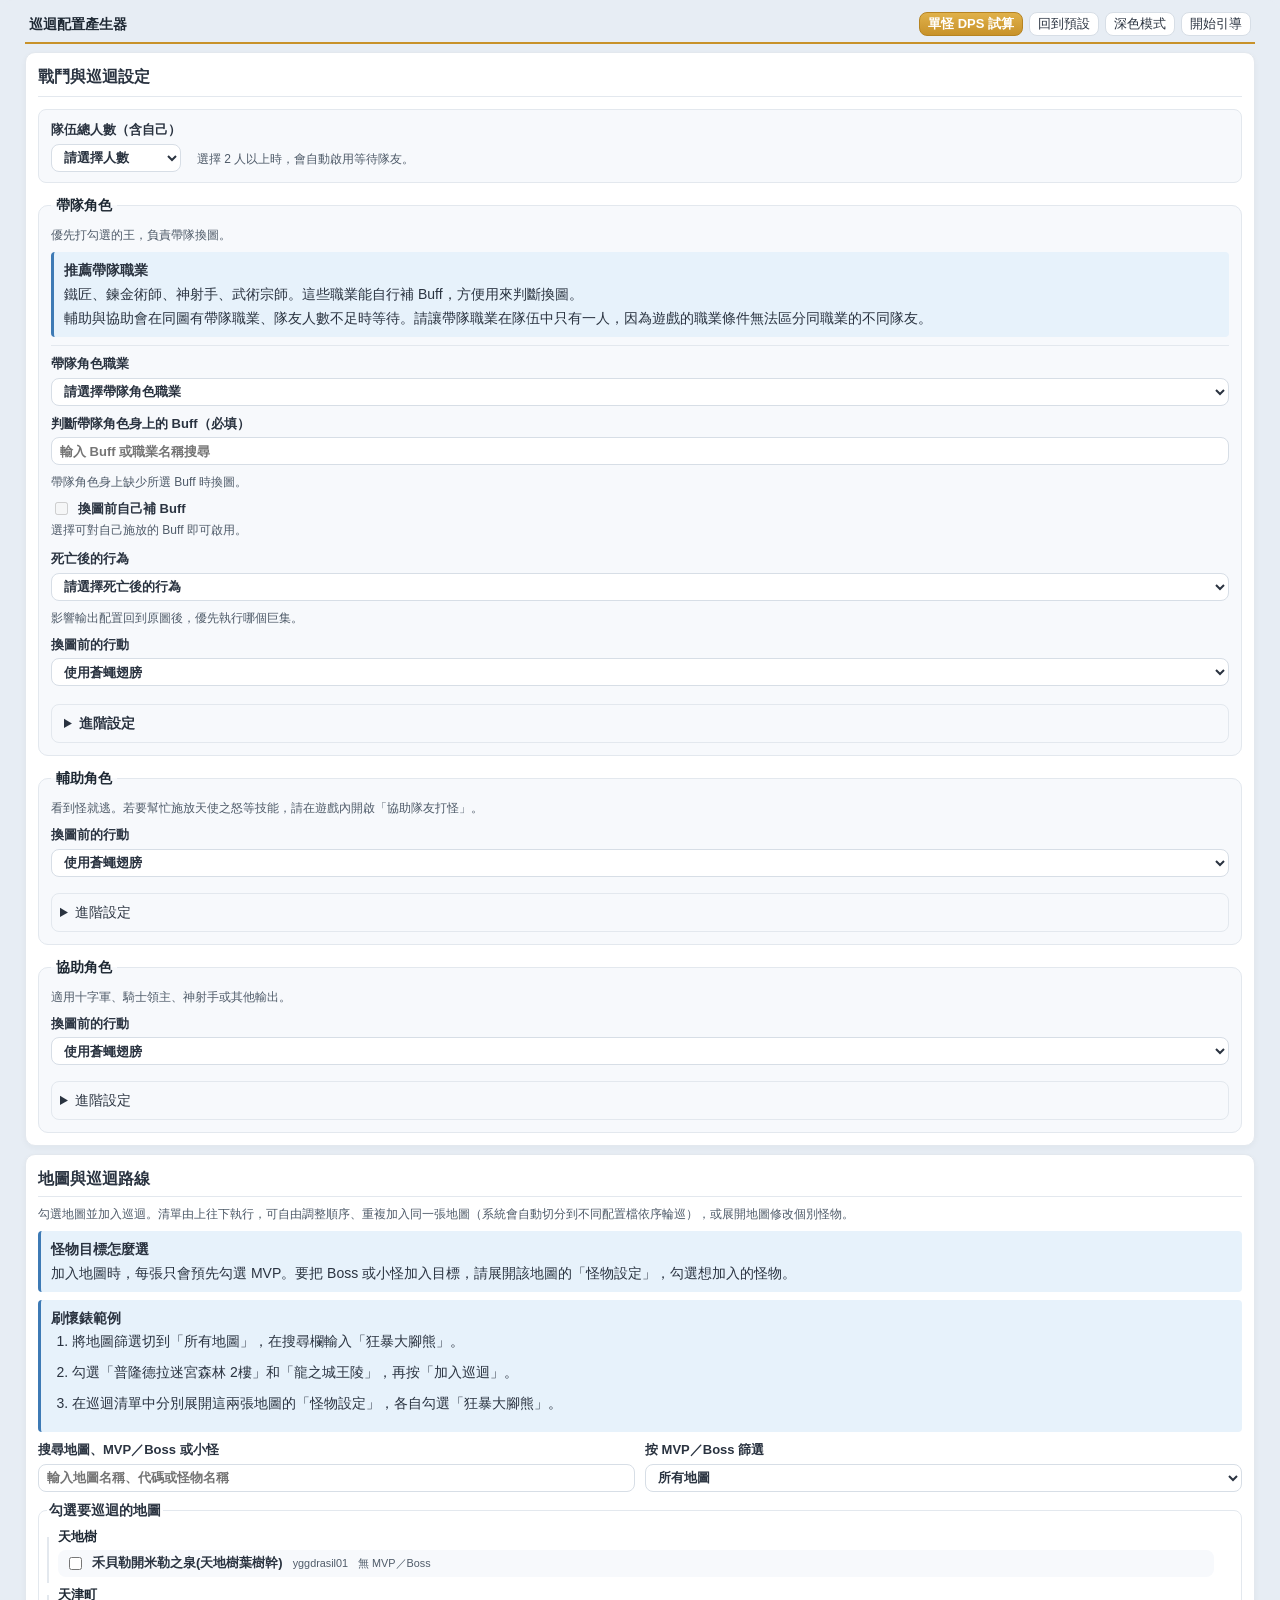
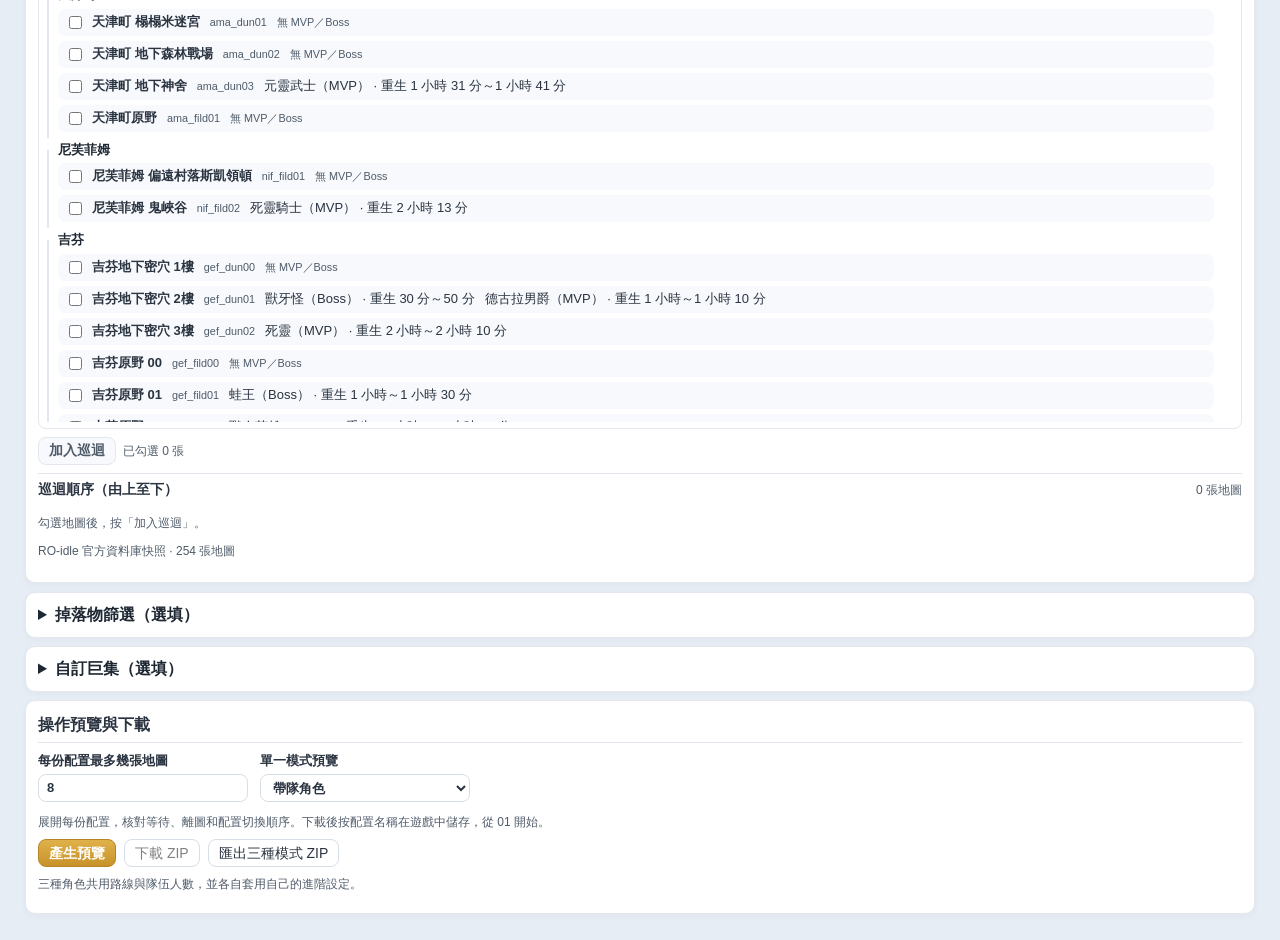
==== commit 8e8063e5: "Allow repeated maps in patrol routes with automatic profile splitting and custom sequence input" ====
--- a/index.html
+++ b/index.html
@@ -986,6 +986,16 @@
 .route-heading { display: flex; align-items: baseline; justify-content: space-between; gap: 8px; margin-top: 8px; padding: 5px 0; border-top: 1px solid var(--line); }
 .route-heading h3 { margin: 0; }
 #route-count { color: var(--dim); font-size: 12px; white-space: nowrap; }
+.route-sequence-bar { display: flex; flex-wrap: wrap; align-items: center; gap: 6px; margin: 4px 0 8px; padding: 7px 9px; border: 1px solid var(--line); border-radius: 7px; background: var(--head); }
+.route-sequence-bar label { display: flex; flex: 1 1 220px; align-items: center; gap: 6px; margin: 0; font-size: 12.5px; }
+.route-sequence-bar input { flex: 1 1 140px; min-width: 120px; margin: 0; }
+#route-sequence-status { flex: 1 0 100%; margin: 0; font-size: 12px; color: var(--dim); }
+#route-sequence-status[data-error="true"] { color: #b91c1c; font-weight: 600; }
+:root[data-theme="dark"] #route-sequence-status[data-error="true"] { color: #fca5a5; }
+.route-repeat-badge { display: inline-block; margin-inline-start: 6px; padding: 0 5px; border-radius: 999px; font-size: 11px; font-weight: 700; background: var(--using); border: 1px solid var(--accent); color: var(--accent); vertical-align: middle; }
+.route-next.route-next-warn { color: #b91c1c; font-weight: 700; }
+:root[data-theme="dark"] .route-next.route-next-warn { color: #fca5a5; }
+.map-in-route-badge { display: inline-block; margin-inline-start: 6px; padding: 0 5px; border-radius: 999px; font-size: 11px; font-weight: 600; background: var(--using); border: 1px solid var(--line); color: var(--accent); }
 #route > li { margin-bottom: 6px; }
 #preview-section .actions { margin-bottom: 8px; }
 .preview-fields { display: flex; flex-wrap: wrap; gap: 4px 12px; }
@@ -1285,7 +1295,7 @@
 </section>
 <section id="route-section" class="section-route">
 <h2>地圖與巡迴路線</h2>
-<p class="section-help">勾選地圖並加入巡迴。清單由上往下執行，可調整順序或展開地圖修改個別怪物。</p>
+<p class="section-help">勾選地圖並加入巡迴。清單由上往下執行，可自由調整順序、重複加入同一張地圖（系統會自動切分到不同配置檔依序輪巡），或展開地圖修改個別怪物。</p>
 <aside class="leader-recommendation">
   <strong>怪物目標怎麼選</strong>
   <p>加入地圖時，每張只會預先勾選 MVP。要把 Boss 或小怪加入目標，請展開該地圖的「怪物設定」，勾選想加入的怪物。</p>
@@ -1314,6 +1324,11 @@
   <button class="btn" id="clear-maps" type="button" hidden>清除勾選</button>
 </div>
 <div class="route-heading"><h3 id="route-title">巡迴順序（由上至下）</h3><span id="route-count" aria-live="polite">0 張地圖</span></div>
+<div id="route-sequence-bar" class="route-sequence-bar" hidden>
+  <label>依目前編號自訂順序<input id="route-sequence-input" type="text" placeholder="例：1 2 3 4 3 2 1 5" autocomplete="off"></label>
+  <button class="btn tiny primary" id="route-sequence-apply" type="button">套用順序</button>
+  <p id="route-sequence-status" role="status"></p>
+</div>
 <p id="empty-route">勾選地圖後，按「加入巡迴」。</p>
 <ol id="route" role="list" aria-labelledby="route-title"></ol>
 <p id="catalog-status" role="status"></p>
@@ -1461,8 +1476,17 @@
       sections: ["map", "macros"],
       config: {},
     };
-    if (new Set(route.map(row => row.map.id)).size !== route.length) {
-      throw new Error("每張地圖只能加入巡迴一次。同圖的多隻 MVP 可以一起勾選。");
+    if (route.length > 1) {
+      for (let i = 0; i < route.length; i++) {
+        const cur = route[i];
+        const nextRow = route[(i + 1) % route.length];
+        if (cur.map.id === nextRow.map.id) {
+          const where = i === route.length - 1
+            ? `末站（${String(i + 1).padStart(2, "0")}）回到起點（01）`
+            : `第 ${String(i + 1).padStart(2, "0")} 站與第 ${String(i + 2).padStart(2, "0")} 站`;
+          throw new Error(`${where}為同一張地圖「${cur.map.name}」，相鄰兩站不可重複，請在中間穿插其他地圖或調整順序。`);
+        }
+      }
     }
 
     const retainedMacros = options.macros.filter(macro =>
@@ -1509,6 +1533,7 @@
 
     const groups = [];
     let group = [];
+    let groupMapIds = new Set();
     let monsters = new Set();
     let rulesById = new Map();
     let targetStatus = new Map();
@@ -1538,14 +1563,17 @@
         return prior && (prior.action !== rule.action || prior.escape !== rule.escape ||
           (options.onlyMvp && targetStatus.get(id) !== selected));
       });
-      if (group.length === capacity || new Set([...monsters, ...rowIds]).size > 200 || conflicts) {
+      const duplicateInGroup = groupMapIds.has(row.map.id);
+      if (group.length === capacity || new Set([...monsters, ...rowIds]).size > 200 || conflicts || duplicateInGroup) {
         groups.push({segment: group, rulesById});
         group = [];
+        groupMapIds = new Set();
         monsters = new Set();
         rulesById = new Map();
         targetStatus = new Map();
       }
       group.push(row);
+      groupMapIds.add(row.map.id);
       for (const id of rowIds) monsters.add(id);
       for (const [id, rule, selected] of rowRules) {
         rulesById.set(id, rule);
@@ -2125,7 +2153,8 @@
 function renderMapChoices() {
   const query = value("map-search").trim().toLowerCase();
   const filter = value("mvp-filter");
-  const inRoute = new Set(route.map(row => row.map.id));
+  const inRouteCount = new Map();
+  for (const row of route) inRouteCount.set(row.map.id, (inRouteCount.get(row.map.id) ?? 0) + 1);
   const matching = maps.filter(map => {
     const matchesFilter = !filter || map.monsters.some(monster => matchesMonsterFilter(monster, filter));
     return matchesFilter && (!query ||
@@ -2141,7 +2170,7 @@
   for (const [region, group] of regions) {
     const fieldset = element("fieldset", "");
     fieldset.className = "map-region";
-    fieldset.append(element("legend", region), ...group.map(map => mapOption(map, inRoute, filter, query)));
+    fieldset.append(element("legend", region), ...group.map(map => mapOption(map, inRouteCount, filter, query)));
     choices.append(fieldset);
   }
   byId("map-choices").replaceChildren(choices);
@@ -2156,21 +2185,27 @@
   return monster.name;
 }
 
-function mapOption(map, inRoute, filter, query) {
+function mapOption(map, inRouteCount, filter, query) {
   const label = element("label", "");
   label.className = "check map-option";
   const input = document.createElement("input");
   input.type = "checkbox";
   input.value = map.id;
-  input.checked = inRoute.has(map.id) || selectedMaps.has(map.id);
-  input.disabled = inRoute.has(map.id);
+  input.checked = selectedMaps.has(map.id);
   input.onchange = () => {
     if (input.checked) selectedMaps.add(map.id);
     else selectedMaps.delete(map.id);
     updateMapSelection();
   };
   const content = element("span", "");
-  content.append(element("strong", map.name), element("small", map.id));
+  const title = element("strong", map.name);
+  const count = inRouteCount.get(map.id) ?? 0;
+  if (count > 0) {
+    const badge = element("span", `已在巡迴 ×${count}`);
+    badge.className = "map-in-route-badge";
+    title.append(badge);
+  }
+  content.append(title, element("small", map.id));
   const targets = map.monsters.filter(monster => matchesMonsterFilter(monster, filter));
   for (const monster of targets) {
     content.append(element("span", `${monsterDisplayName(monster)} · 重生 ${respawnLabel(monster)}`));
@@ -2298,11 +2333,24 @@
   [route[index], route[destination]] = [route[destination], route[index]];
 }
 
+function cloneRouteRow(row) {
+  return {map: row.map, targets: [...row.targets], smallRules: structuredClone(row.smallRules ?? {})};
+}
+
 function renderRoute() {
   if (lootDetails.open && lootEdit && checked("loot-route-only")) resetLootResults();
-  byId("route-count").textContent = `${route.length} 張地圖`;
+  const uniqueMapCount = new Set(route.map(row => row.map.id)).size;
+  byId("route-count").textContent = uniqueMapCount < route.length
+    ? `${route.length} 站（${uniqueMapCount} 張不同地圖）`
+    : `${route.length} 張地圖`;
+  byId("route-sequence-bar").hidden = route.length < 2;
   byId("empty-route").hidden = Boolean(route.length);
+  const totalByMap = new Map();
+  for (const row of route) totalByMap.set(row.map.id, (totalByMap.get(row.map.id) ?? 0) + 1);
+  const seenByMap = new Map();
   byId("route").replaceChildren(...route.map((row, index) => {
+    const visit = (seenByMap.get(row.map.id) ?? 0) + 1;
+    seenByMap.set(row.map.id, visit);
     const item = element("li", "");
     const order = element("span", String(index + 1).padStart(2, "0"));
     order.className = "route-index";
@@ -2316,6 +2364,11 @@
       const start = element("span", "起點");
       start.className = "route-start";
       title.append(start);
+    }
+    if (totalByMap.get(row.map.id) > 1) {
+      const repeat = element("span", `第 ${visit} 次`);
+      repeat.className = "route-repeat-badge";
+      title.append(repeat);
     }
     const details = monsterEditor(row);
     const targetSummary = element("p", "");
@@ -2336,10 +2389,17 @@
     if (route.length === 1) next.textContent = "留在此地圖";
     else {
       const nextIndex = (index + 1) % route.length;
-      const destination = route[nextIndex].map.name;
-      next.textContent = nextIndex === 0
-        ? `↻ 回到 01 ${destination}`
-        : `→ ${String(nextIndex + 1).padStart(2, "0")} ${destination}`;
+      const destination = route[nextIndex];
+      if (destination.map.id === row.map.id) {
+        next.classList.add("route-next-warn");
+        next.textContent = nextIndex === 0
+          ? `⚠ 回到 01 ${destination.map.name} 與本站相同，請在中間穿插其他地圖`
+          : `⚠ 下一站 ${String(nextIndex + 1).padStart(2, "0")} ${destination.map.name} 與本站相同，請調整順序`;
+      } else {
+        next.textContent = nextIndex === 0
+          ? `↻ 回到 01 ${destination.map.name}`
+          : `→ ${String(nextIndex + 1).padStart(2, "0")} ${destination.map.name}`;
+      }
     }
     content.append(next, targetSummary, details);
     item.append(content);
@@ -2348,12 +2408,55 @@
     controls.append(
       routeButton("上移", () => moveRow(index, index - 1), index === 0, `上移 ${row.map.name}`),
       routeButton("下移", () => moveRow(index, index + 1), index === route.length - 1, `下移 ${row.map.name}`),
+      routeButton("再次加入", () => route.push(cloneRouteRow(row)), false, `再次加入 ${row.map.name} 到巡迴尾端`),
       routeButton("移除", () => route.splice(index, 1), false, `移除 ${row.map.name}`),
     );
     item.append(controls);
     return item;
   }));
 }
+
+function applyRouteSequence() {
+  const statusEl = byId("route-sequence-status");
+  const raw = value("route-sequence-input").trim();
+  const tokens = raw.split(/[\s,，、→>]+/).filter(Boolean);
+  if (!tokens.length) {
+    statusEl.dataset.error = "true";
+    statusEl.textContent = `請輸入由 1～${route.length} 組成的順序，例如：1 2 3 4 3 2 1 5`;
+    return;
+  }
+  const indices = tokens.map(token => Number(token));
+  if (indices.some(n => !Number.isInteger(n) || n < 1 || n > route.length)) {
+    statusEl.dataset.error = "true";
+    statusEl.textContent = `編號須為 1～${route.length} 的整數，請檢查輸入。`;
+    return;
+  }
+  const rebuilt = indices.map(n => cloneRouteRow(route[n - 1]));
+  if (rebuilt.length > 1) {
+    for (let i = 0; i < rebuilt.length; i++) {
+      if (rebuilt[i].map.id === rebuilt[(i + 1) % rebuilt.length].map.id) {
+        statusEl.dataset.error = "true";
+        const where = i === rebuilt.length - 1 ? "末站回到起點" : `第 ${i + 1} 與第 ${i + 2} 站`;
+        statusEl.textContent = `${where}為同一張地圖「${rebuilt[i].map.name}」，相鄰不可重複。`;
+        return;
+      }
+    }
+  }
+  route.splice(0, route.length, ...rebuilt);
+  byId("route-sequence-input").value = "";
+  statusEl.dataset.error = "false";
+  statusEl.textContent = `已套用新巡迴順序（共 ${route.length} 站），匯出時會自動切分重複地圖至不同配置。`;
+  renderRoute();
+  renderMapChoices();
+  clearPreview();
+}
+
+byId("route-sequence-apply").onclick = applyRouteSequence;
+byId("route-sequence-input").addEventListener("keydown", event => {
+  if (event.key !== "Enter" || event.isComposing) return;
+  event.preventDefault();
+  applyRouteSequence();
+});
 
 byId("map-search").oninput = renderMapChoices;
 byId("mvp-filter").onchange = renderMapChoices;
@@ -2981,7 +3084,10 @@
   for (const result of results) {
     const {segment, profile, next, file} = result;
     const row = body.insertRow();
-    for (const text of [profile.name, `${segment[0].map.name} → ${segment.at(-1).map.name}`, next ?? "本配置", profile.config.monsterRules.length]) {
+    const spanText = segment.length > 1
+      ? `${segment[0].map.name} → ${segment.at(-1).map.name}（${segment.length} 站）`
+      : `${segment[0].map.name}（1 站）`;
+    for (const text of [profile.name, spanText, next ?? "本配置", profile.config.monsterRules.length]) {
       row.insertCell().textContent = text;
     }
     const button = element("button", "JSON");
@@ -2993,7 +3099,7 @@
 }
 
 byId("generator").addEventListener("input", event => {
-  if (["source", "map-search", "mvp-filter"].includes(event.target.id) || event.target.closest("#map-choices, #loot-section")) return;
+  if (["source", "map-search", "mvp-filter", "route-sequence-input"].includes(event.target.id) || event.target.closest("#map-choices, #loot-section")) return;
   updateOptions();
   clearPreview();
 });
@@ -3314,8 +3420,9 @@
     renderPreview();
     byId("download").disabled = false;
     const instruction = results.length > 1 ? "請在遊戲中以預覽所示的名稱儲存每份配置，再從 01 開始。" : "";
+    const capWarning = results.length > 10 ? " ⚠ 已超過遊戲單角色 10 份配置檔上限，建議減少重複切段或縮短路線。" : "";
     const format = "部分設定（掛機地圖與目標、事件巨集）";
-    status(`已產生 ${results.length} 份${format}。${instruction}`);
+    status(`已產生 ${results.length} 份${format}。${instruction}${capWarning}`, results.length > 10);
   } catch (error) {
     status(error.message, true);
   }
@@ -3437,7 +3544,7 @@
 
 function draftFields() {
   return [...byId("generator").querySelectorAll("input[id], select[id], textarea[id]")]
-    .filter(field => field.type !== "file" && !field.id.startsWith("guide-") && !field.closest("#loot-section"));
+    .filter(field => field.type !== "file" && field.id !== "route-sequence-input" && !field.id.startsWith("guide-") && !field.closest("#loot-section"));
 }
 
 function saveRouteDraft() {
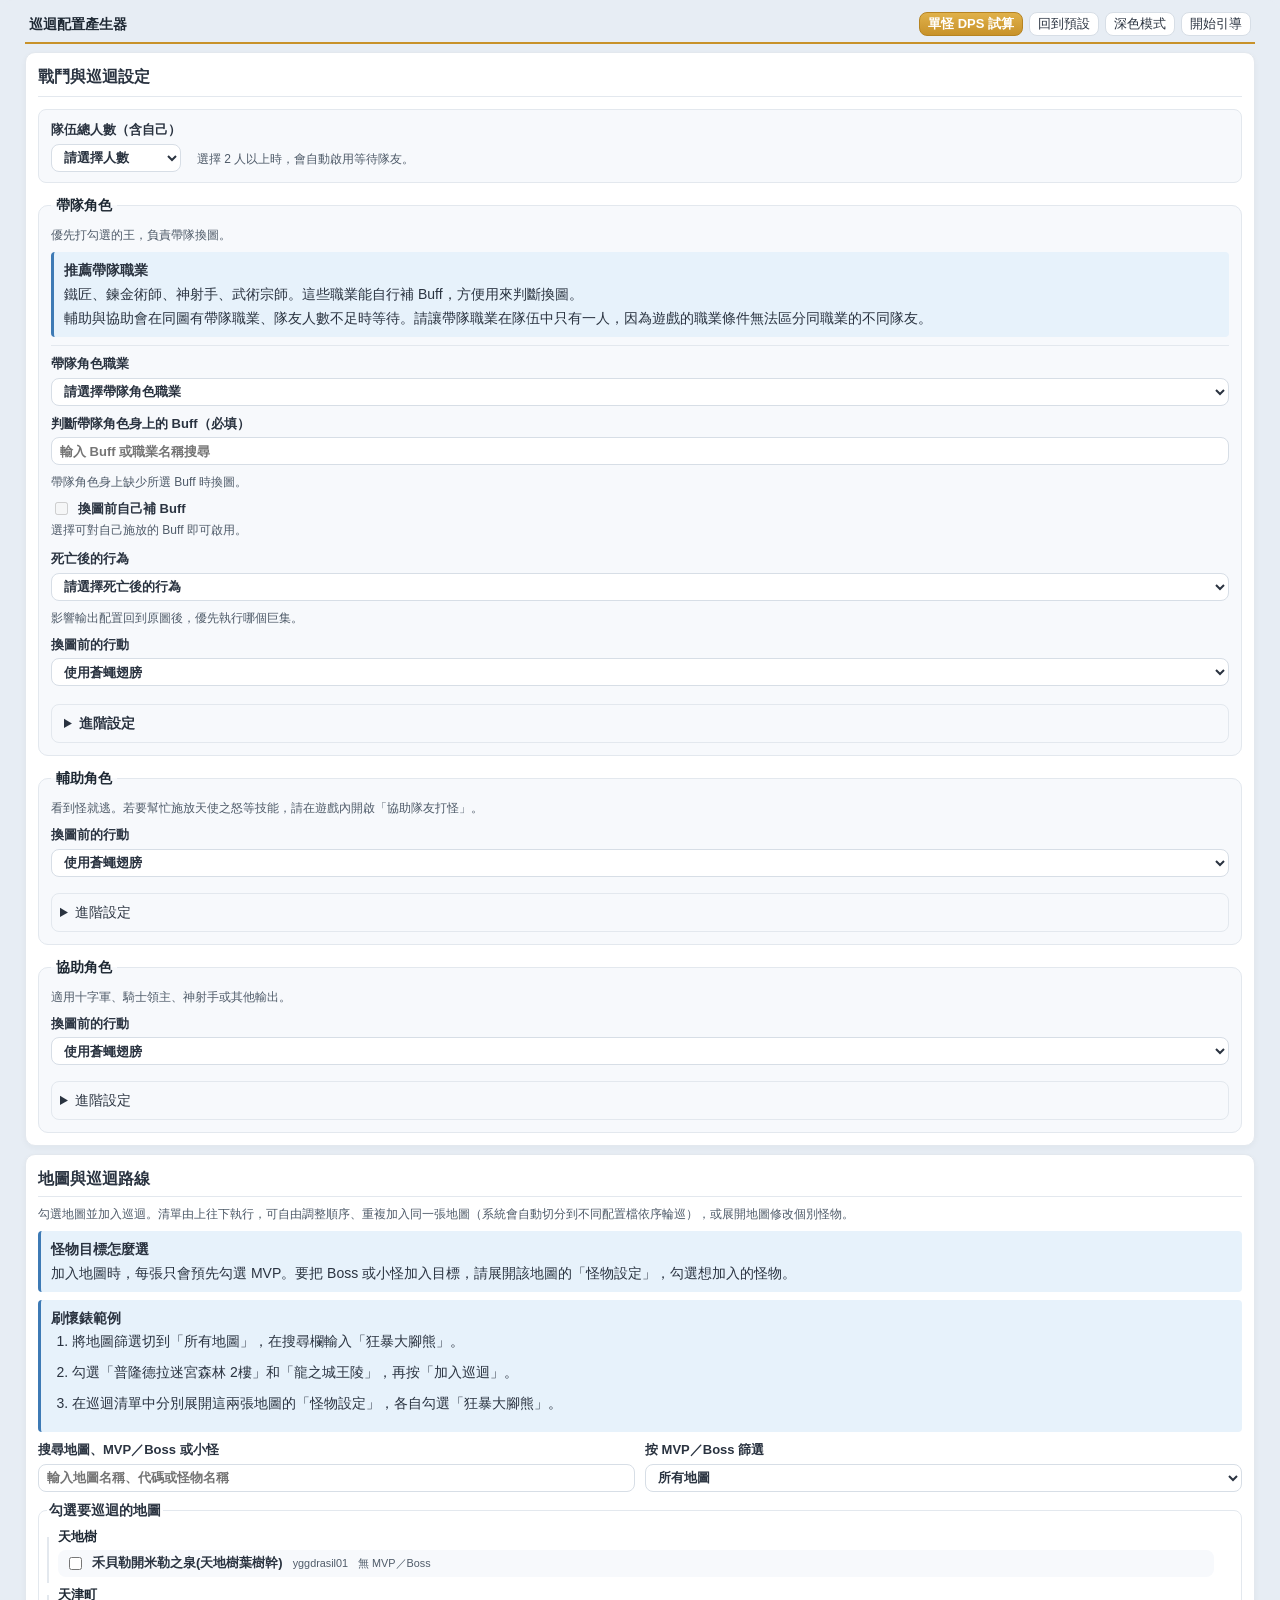
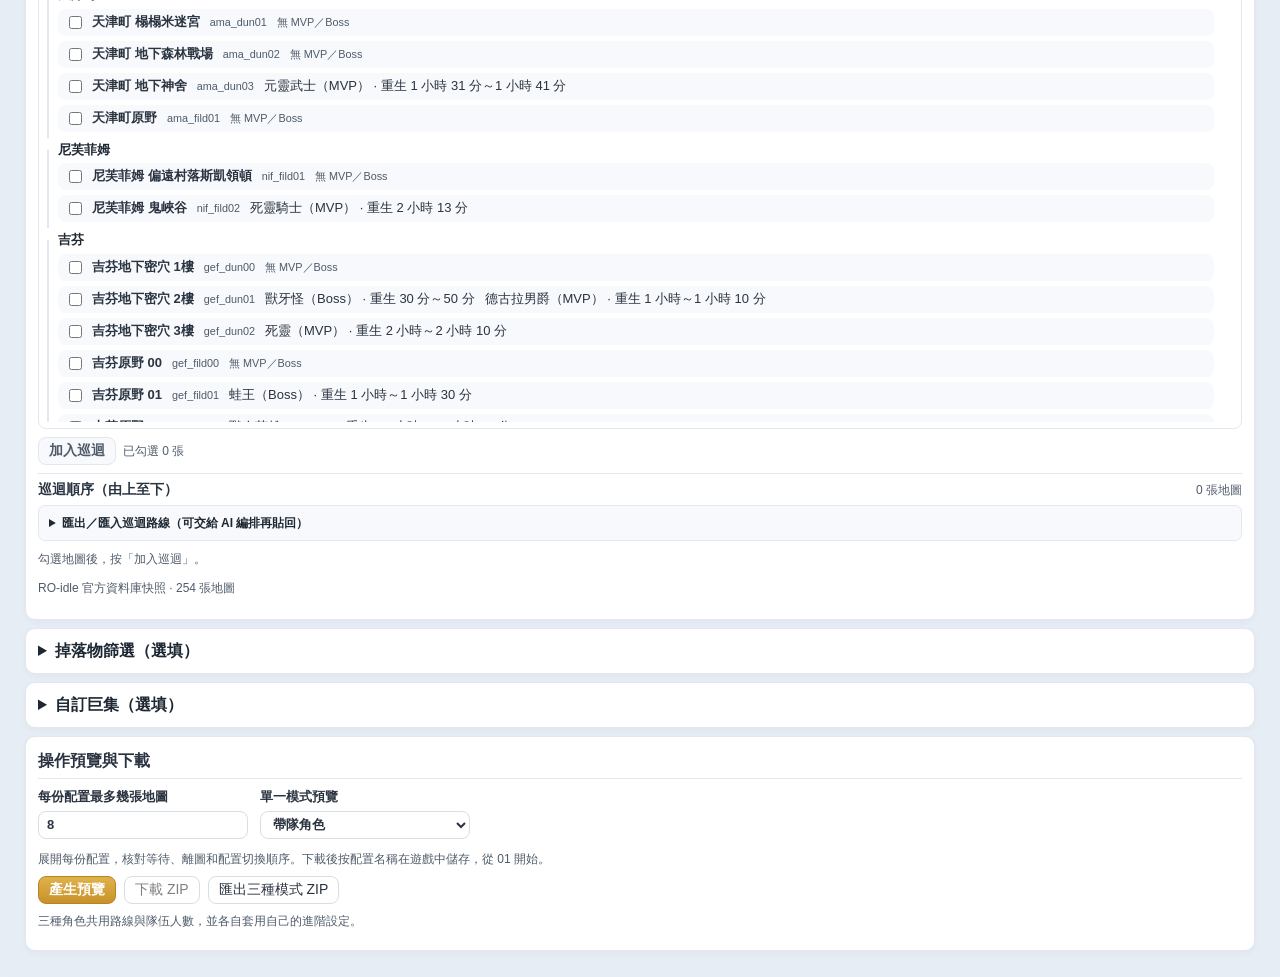
==== commit 9561f9be: "Add AI-friendly route export/import template and forgiving JSON parser to index.html" ====
--- a/index.html
+++ b/index.html
@@ -993,6 +993,26 @@
 #route-sequence-status[data-error="true"] { color: #b91c1c; font-weight: 600; }
 :root[data-theme="dark"] #route-sequence-status[data-error="true"] { color: #fca5a5; }
 .route-repeat-badge { display: inline-block; margin-inline-start: 6px; padding: 0 5px; border-radius: 999px; font-size: 11px; font-weight: 700; background: var(--using); border: 1px solid var(--accent); color: var(--accent); vertical-align: middle; }
+.route-profile-pill { display: inline-block; margin-inline-start: 6px; padding: 0 6px; border-radius: 999px; font-size: 11px; font-weight: 700; background: var(--head); border: 1px solid var(--line); color: var(--title); vertical-align: middle; }
+.route-split-header { grid-column: 1 / -1; display: flex; flex-wrap: wrap; align-items: center; gap: 6px; padding: 5px 8px; margin-bottom: 2px; border-radius: 6px; border-left: 3px solid var(--accent); background: var(--using); font-size: 12px; color: var(--title); }
+.route-split-header strong { color: var(--accent); }
+.route-split-banner { margin: 0 0 8px; padding: 7px 10px; border-radius: 7px; border: 1px solid var(--line); border-left: 3px solid var(--accent); background: var(--using); font-size: 12.5px; line-height: 1.5; color: var(--title); }
+.route-split-banner[data-warn="true"] { border-left-color: #b91c1c; background: #fef2f2; color: #991b1b; font-weight: 600; }
+:root[data-theme="dark"] .route-split-banner[data-warn="true"] { border-left-color: #f87171; background: #3b1c1c; color: #fecaca; }
+.route-multi-notice { margin: 0 0 8px; padding: 8px 10px; border-radius: 7px; border: 1px solid var(--line); background: var(--head); font-size: 12px; line-height: 1.55; }
+.route-multi-notice summary { cursor: pointer; font-weight: 700; color: var(--title); }
+.route-multi-notice ul { margin: 6px 0 0; padding-inline-start: 1.4em; color: var(--dim); }
+.route-multi-notice li { margin-bottom: 2px; }
+.route-io-actions { display: flex; flex-wrap: wrap; align-items: center; gap: 6px; margin: 7px 0; }
+.route-io-actions .check { margin: 0 0 0 4px; font-size: 12px; color: var(--dim); }
+#route-io-text { width: 100%; min-height: 118px; margin: 4px 0 6px; font: 12px/1.45 ui-monospace, SFMono-Regular, Menlo, Consolas, monospace; resize: vertical; }
+#route-io-status { margin: 4px 0 0; font-size: 12px; color: var(--dim); }
+#route-io-status[data-error="true"] { color: #b91c1c; font-weight: 600; }
+:root[data-theme="dark"] #route-io-status[data-error="true"] { color: #fca5a5; }
+.preview-checklist { margin: 0 0 10px; padding: 9px 11px; border-radius: 7px; border: 1px solid var(--line); border-left: 3px solid var(--gold); background: var(--using); font-size: 12.5px; line-height: 1.55; }
+.preview-checklist[data-warn="true"] { border-left-color: #b91c1c; background: #fef2f2; color: #991b1b; }
+:root[data-theme="dark"] .preview-checklist[data-warn="true"] { border-left-color: #f87171; background: #3b1c1c; color: #fecaca; }
+.preview-checklist ol { margin: 4px 0 0; padding-inline-start: 1.4em; }
 .route-next.route-next-warn { color: #b91c1c; font-weight: 700; }
 :root[data-theme="dark"] .route-next.route-next-warn { color: #fca5a5; }
 .map-in-route-badge { display: inline-block; margin-inline-start: 6px; padding: 0 5px; border-radius: 999px; font-size: 11px; font-weight: 600; background: var(--using); border: 1px solid var(--line); color: var(--accent); }
@@ -1329,6 +1349,35 @@
   <button class="btn tiny primary" id="route-sequence-apply" type="button">套用順序</button>
   <p id="route-sequence-status" role="status"></p>
 </div>
+<div id="route-split-banner" class="route-split-banner" role="status" hidden></div>
+<details id="route-multi-notice" class="route-multi-notice" hidden>
+  <summary>多配置自動切分與遊戲匯入提醒</summary>
+  <ul>
+    <li>重複經過同一張地圖時，系統會自動切分到不同配置檔（<code>01</code>、<code>02</code>…），靠切換配置記住順序，不受打王時間長短影響、組隊也不會拆散。</li>
+    <li>匯入遊戲時請<strong>嚴格依檔名（<code>01</code>、<code>02</code>…）儲存</strong>，不要自行改名，否則巨集的「切換配置」會找不到目標。</li>
+    <li>帶隊／輔助／協助須各自匯入對應資料夾的 <code>01</code>～末份配置，全員統一先套用 <strong><code>01</code></strong> 再開始掛機。</li>
+    <li>中途死亡或回城補給後，角色會回到<strong>當下所在配置的第一張圖</strong>繼續往下巡迴。</li>
+  </ul>
+</details>
+<details id="route-io-details" class="route-multi-notice">
+  <summary>匯出／匯入巡迴路線（可交給 AI 編排再貼回）</summary>
+  <p class="section-help">按「複製 AI 填寫模板」可直接貼給 ChatGPT／Gemini／Claude 幫你排順序（含重複巡迴與目標怪物），再把 AI 回覆的 JSON 貼到下方按「套用匯入」即可。</p>
+  <div class="route-io-actions">
+    <button class="btn tiny primary" id="route-io-copy-ai" type="button">複製 AI 填寫模板（含地圖對照）</button>
+    <button class="btn tiny" id="route-io-copy-json" type="button">複製目前路線 JSON</button>
+    <button class="btn tiny" id="route-io-download" type="button">下載 JSON</button>
+    <button class="btn tiny" id="route-io-upload-btn" type="button">從檔案載入</button>
+    <input id="route-io-file" type="file" accept=".json,.txt,application/json,text/plain" hidden>
+    <label class="check"><input id="route-io-include-all" type="checkbox"> AI 模板附全部 254 張地圖</label>
+  </div>
+  <textarea id="route-io-text" rows="6" spellcheck="false" placeholder="貼上巡迴路線 JSON，或直接貼上 AI 回覆的 ```json ... ``` 區塊，再按「套用匯入」。"></textarea>
+  <div class="route-io-actions">
+    <button class="btn tiny primary" id="route-io-import" type="button">套用匯入路線</button>
+    <button class="btn tiny" id="route-io-fill-current" type="button">將目前路線填入文字框</button>
+    <button class="btn tiny" id="route-io-clear" type="button">清空文字框</button>
+  </div>
+  <p id="route-io-status" role="status"></p>
+</details>
 <p id="empty-route">勾選地圖後，按「加入巡迴」。</p>
 <ol id="route" role="list" aria-labelledby="route-title"></ol>
 <p id="catalog-status" role="status"></p>
@@ -1462,82 +1511,28 @@
   }
 
   const monsterActions = new Set(["attack", "priority", "defend", "lure"]);
-
-  function generate(base, route, options) {
-    if (base) validateBase(base);
-    if (!route.length) throw new Error("請先加入至少一張地圖。");
-    const routeWait = Number(options.routeWait ?? 0);
-    if (!Number.isInteger(routeWait) || routeWait < 0 || routeWait > 60) throw new Error("換圖前等待須為 0～60 秒的整數。");
-    validateOrGroups(options.routeCondition);
-    const template = base ?? {
-      format: "ro-idle-autoconfig",
-      version: 1,
-      job: "",
-      sections: ["map", "macros"],
-      config: {},
-    };
-    if (route.length > 1) {
-      for (let i = 0; i < route.length; i++) {
-        const cur = route[i];
-        const nextRow = route[(i + 1) % route.length];
-        if (cur.map.id === nextRow.map.id) {
-          const where = i === route.length - 1
-            ? `末站（${String(i + 1).padStart(2, "0")}）回到起點（01）`
-            : `第 ${String(i + 1).padStart(2, "0")} 站與第 ${String(i + 2).padStart(2, "0")} 站`;
-          throw new Error(`${where}為同一張地圖「${cur.map.name}」，相鄰兩站不可重複，請在中間穿插其他地圖或調整順序。`);
-        }
-      }
-    }
-
-    const retainedMacros = options.macros.filter(macro =>
-      !macro.steps.some(step => ["map", "profile"].includes(step.do)));
-    const cleanMacro = macro => {
-      validateOrGroups(macro.cond);
-      const {_generatorPosition, _generatorConditionAdvanced, ...clean} = macro;
-      return clean;
-    };
-    const firstMacros = retainedMacros.filter(macro => macro._generatorPosition === "first").map(cleanMacro);
-    const lastMacros = retainedMacros.filter(macro => macro._generatorPosition !== "first").map(cleanMacro);
-    const baseMacros = [...firstMacros, ...lastMacros];
+  const selectsCursedFly = row => row.map.id === "abbey03" && row.targets.includes(1873);
+  const profileLabel = index => String(index + 1).padStart(2, "0");
+
+  function planSegments(route, options) {
+    const retainedCount = (options.macros ?? []).filter(macro =>
+      Array.isArray(macro?.steps) && !macro.steps.some(step => ["map", "profile"].includes(step?.do))).length;
     const partySize = Number(options.partySize);
-    if (!Number.isInteger(partySize) || partySize < 1 || partySize > 12) throw new Error("隊伍總人數請填 1～12 人。");
-    const teammateThreshold = partySize - 1;
-    const partyBelow = options.mode === "follower" && partySize > 1 ? teammateThreshold : null;
-    const buff = options.buff.trim().toUpperCase();
-    if (options.mode === "leader" && !buff) throw new Error("請選擇用來判斷換圖的 Buff。");
-    if (options.mode === "leader" && buff && !/^[A-Z][A-Z0-9_]*$/.test(buff)) {
-      throw new Error("請填入遊戲 Buff ID，例如 AL_INCAGI。");
-    }
-    const cooldown = 5;
-    const wait = partySize > 1;
-    const waitBelow = teammateThreshold;
-    const waitSeconds = Number(options.partyWaitSeconds ?? 6);
-    if (wait && (!Number.isInteger(waitSeconds) || waitSeconds < 1 || waitSeconds > 60)) {
-      throw new Error("等待隊員秒數須為 1～60 秒的整數。");
-    }
-    const waitCooldown = 5;
-    const leaderJob = (options.targetJob ?? "").trim();
-    if (options.mode === "follower" && wait && !/^[a-z_]{1,32}$/.test(leaderJob)) {
-      throw new Error("請選擇帶隊角色職業，供輔助與協助判斷是否等待。");
-    }
-    if (!["top", "bottom"].includes(options.waitPosition)) throw new Error("請選擇死亡後的行為。");
-    const buffBeforeMove = options.mode === "leader" && options.buffBeforeMove;
-    const routeBuffLevel = Number(options.routeBuffLevel);
-    if (buffBeforeMove && (!Number.isInteger(routeBuffLevel) || routeBuffLevel < 1 || routeBuffLevel > 10)) {
-      throw new Error("換圖前自補需要有效的技能等級。");
-    }
-    const capacity = Math.min(Number(options.groupSize), 10 - baseMacros.length - Number(Boolean(wait)));
+    const wait = Number.isInteger(partySize) && partySize > 1;
+    const rawGroupSize = Number(options.groupSize);
+    const groupSize = Number.isInteger(rawGroupSize) && rawGroupSize >= 1 ? rawGroupSize : 8;
+    const capacity = Math.min(groupSize, 10 - retainedCount - Number(Boolean(wait)));
     if (!Number.isInteger(capacity) || capacity < 1) {
       throw new Error("自訂與等待巨集已占滿 10 個名額，請先移除幾條巨集，保留巡迴巨集空間。");
     }
-
     const groups = [];
     let group = [];
     let groupMapIds = new Set();
     let monsters = new Set();
     let rulesById = new Map();
     let targetStatus = new Map();
-    const selectsCursedFly = row => row.map.id === "abbey03" && row.targets.includes(1873);
+    let pendingSplitReason = null;
+
     for (const row of route) {
       const useTransformedTarget = selectsCursedFly(row);
       const rowIds = row.map.monsters.map(monster => monster.id);
@@ -1564,8 +1559,18 @@
           (options.onlyMvp && targetStatus.get(id) !== selected));
       });
       const duplicateInGroup = groupMapIds.has(row.map.id);
-      if (group.length === capacity || new Set([...monsters, ...rowIds]).size > 200 || conflicts || duplicateInGroup) {
-        groups.push({segment: group, rulesById});
+      const hitsCapacity = group.length === capacity;
+      const hitsMonsterLimit = new Set([...monsters, ...rowIds]).size > 200;
+      if (hitsCapacity || hitsMonsterLimit || conflicts || duplicateInGroup) {
+        const prevName = profileLabel(groups.length);
+        groups.push({name: prevName, segment: group, rulesById, splitReason: pendingSplitReason});
+        pendingSplitReason = duplicateInGroup
+          ? `因「${row.map.name}」已在配置 ${prevName} 出現，自動切分以區分順序`
+          : conflicts
+            ? "因怪物規則與前段不同而自動切分"
+            : hitsMonsterLimit
+              ? "達單配置 200 筆怪物規則上限"
+              : `達每份配置上限（${capacity} 站）`;
         group = [];
         groupMapIds = new Set();
         monsters = new Set();
@@ -1580,10 +1585,83 @@
         targetStatus.set(id, selected);
       }
     }
-    if (group.length) groups.push({segment: group, rulesById});
-    const label = index => String(index + 1).padStart(2, "0");
-
-    return groups.map(({segment, rulesById}, index) => {
+    if (group.length) {
+      groups.push({name: profileLabel(groups.length), segment: group, rulesById, splitReason: pendingSplitReason});
+    }
+    return {capacity, groups};
+  }
+
+  function generate(base, route, options) {
+    if (base) validateBase(base);
+    if (!route.length) throw new Error("請先加入至少一張地圖。");
+    const routeWait = Number(options.routeWait ?? 0);
+    if (!Number.isInteger(routeWait) || routeWait < 0 || routeWait > 60) throw new Error("換圖前等待須為 0～60 秒的整數。");
+    validateOrGroups(options.routeCondition);
+    const template = base ?? {
+      format: "ro-idle-autoconfig",
+      version: 1,
+      job: "",
+      sections: ["map", "macros"],
+      config: {},
+    };
+    if (route.length > 1) {
+      for (let i = 0; i < route.length; i++) {
+        const cur = route[i];
+        const nextRow = route[(i + 1) % route.length];
+        if (cur.map.id === nextRow.map.id) {
+          const where = i === route.length - 1
+            ? `末站（${String(i + 1).padStart(2, "0")}）回到起點（01）`
+            : `第 ${String(i + 1).padStart(2, "0")} 站與第 ${String(i + 2).padStart(2, "0")} 站`;
+          throw new Error(`${where}為同一張地圖「${cur.map.name}」，相鄰兩站不可重複，請在中間穿插其他地圖或調整順序。`);
+        }
+      }
+    }
+
+    const retainedMacros = options.macros.filter(macro =>
+      !macro.steps.some(step => ["map", "profile"].includes(step.do)));
+    const cleanMacro = macro => {
+      validateOrGroups(macro.cond);
+      const {_generatorPosition, _generatorConditionAdvanced, ...clean} = macro;
+      return clean;
+    };
+    const firstMacros = retainedMacros.filter(macro => macro._generatorPosition === "first").map(cleanMacro);
+    const lastMacros = retainedMacros.filter(macro => macro._generatorPosition !== "first").map(cleanMacro);
+    const baseMacros = [...firstMacros, ...lastMacros];
+    const partySize = Number(options.partySize);
+    if (!Number.isInteger(partySize) || partySize < 1 || partySize > 12) throw new Error("隊伍總人數請填 1～12 人。");
+    const teammateThreshold = partySize - 1;
+    const partyBelow = options.mode === "follower" && partySize > 1 ? teammateThreshold : null;
+    const buff = options.buff.trim().toUpperCase();
+    if (options.mode === "leader" && !buff) throw new Error("請選擇用來判斷換圖的 Buff。");
+    if (options.mode === "leader" && buff && !/^[A-Z][A-Z0-9_]*$/.test(buff)) {
+      throw new Error("請填入遊戲 Buff ID，例如 AL_INCAGI。");
+    }
+    const cooldown = 5;
+    const wait = partySize > 1;
+    const waitBelow = teammateThreshold;
+    const waitSeconds = Number(options.partyWaitSeconds ?? 6);
+    if (wait && (!Number.isInteger(waitSeconds) || waitSeconds < 1 || waitSeconds > 60)) {
+      throw new Error("等待隊員秒數須為 1～60 秒的整數。");
+    }
+    const waitCooldown = 5;
+    const leaderJob = (options.targetJob ?? "").trim();
+    if (options.mode === "follower" && wait && !/^[a-z_]{1,32}$/.test(leaderJob)) {
+      throw new Error("請選擇帶隊角色職業，供輔助與協助判斷是否等待。");
+    }
+    if (!["top", "bottom"].includes(options.waitPosition)) throw new Error("請選擇死亡後的行為。");
+    const buffBeforeMove = options.mode === "leader" && options.buffBeforeMove;
+    const routeBuffLevel = Number(options.routeBuffLevel);
+    if (buffBeforeMove && (!Number.isInteger(routeBuffLevel) || routeBuffLevel < 1 || routeBuffLevel > 10)) {
+      throw new Error("換圖前自補需要有效的技能等級。");
+    }
+    const {groups} = planSegments(route, {
+      ...options,
+      macros: baseMacros,
+      partySize,
+    });
+    const label = profileLabel;
+
+    return groups.map(({segment, rulesById, splitReason}, index) => {
       const next = (index + 1) % groups.length;
       const profile = structuredClone(template);
       profile.name = label(index);
@@ -1694,12 +1772,134 @@
         file: `${label(index)}.ro-idle.json`,
         profile,
         segment,
+        splitReason,
         next: groups.length > 1 ? label(next) : null,
       };
     });
   }
 
-  globalThis.RoConfigBuilder = {validateBase, generate};
+  const validEscapes = new Set(["", "sight", "attacked", "afterTarget"]);
+
+  function extractJsonPayload(rawText) {
+    const text = String(rawText ?? "").trim();
+    if (!text) throw new Error("請先貼上巡迴路線 JSON。");
+    const fenced = [...text.matchAll(/```(?:json)?\s*([\s\S]*?)```/gi)].map(m => m[1].trim()).filter(Boolean);
+    const candidates = [...fenced, text];
+    for (const candidate of candidates) {
+      try { return JSON.parse(candidate); } catch {}
+    }
+    // Fallback: locate outermost JSON object or array within prose
+    const firstObj = text.indexOf("{");
+    const firstArr = text.indexOf("[");
+    const starts = [firstObj, firstArr].filter(i => i >= 0).sort((a, b) => a - b);
+    for (const start of starts) {
+      const close = text[start] === "{" ? text.lastIndexOf("}") : text.lastIndexOf("]");
+      if (close > start) {
+        try { return JSON.parse(text.slice(start, close + 1)); } catch {}
+      }
+    }
+    throw new Error("無法解析 JSON 格式，請確認已完整複製 JSON 或 ```json``` 區塊。");
+  }
+
+  function cleanMonsterLabel(name) {
+    return String(name ?? "").replace(/[（(][^）)]*[）)]/g, "").trim().toLowerCase();
+  }
+
+  function parseRoutePlan(rawText, catalogMaps, isMvpFn) {
+    const parsed = extractJsonPayload(rawText);
+    const items = Array.isArray(parsed) ? parsed : Array.isArray(parsed?.route) ? parsed.route : null;
+    if (!items || !items.length) {
+      throw new Error("JSON 內找不到非空的路線陣列（應為陣列或含 route 欄位的物件）。");
+    }
+    const byId = new Map(catalogMaps.map(m => [m.id.toLowerCase(), m]));
+    const byName = new Map(catalogMaps.map(m => [m.name.trim().toLowerCase(), m]));
+    const resolveMap = ref => {
+      const key = String(ref ?? "").trim().toLowerCase();
+      if (!key) return null;
+      if (byId.has(key)) return byId.get(key);
+      if (byName.has(key)) return byName.get(key);
+      const partial = catalogMaps.filter(m => m.name.toLowerCase().includes(key));
+      return partial.length === 1 ? partial[0] : null;
+    };
+    const warnings = [];
+    let hasCustomRules = false;
+    const rows = items.map((entry, idx) => {
+      const stopNo = idx + 1;
+      const obj = typeof entry === "string" ? {mapId: entry} : entry;
+      if (!obj || typeof obj !== "object" || Array.isArray(obj)) {
+        throw new Error(`第 ${stopNo} 站格式不正確，應為地圖物件或地圖代碼字串。`);
+      }
+      const map = resolveMap(obj.mapId ?? obj.id ?? obj.map ?? obj.mapName ?? obj.name);
+      if (!map) {
+        const shown = obj.mapId ?? obj.mapName ?? obj.map ?? obj.name ?? "(空)";
+        throw new Error(`第 ${stopNo} 站找不到地圖「${shown}」，請確認 mapId 或完整地圖名稱。`);
+      }
+      const monById = new Map(map.monsters.map(m => [m.id, m]));
+      const monByName = new Map(map.monsters.map(m => [cleanMonsterLabel(m.name), m]));
+      const resolveMonster = ref => {
+        if (ref && typeof ref === "object") ref = ref.id ?? ref.monsterId ?? ref.name;
+        if (typeof ref === "number" && monById.has(ref)) return monById.get(ref);
+        const s = String(ref ?? "").trim();
+        if (/^\d+$/.test(s) && monById.has(Number(s))) return monById.get(Number(s));
+        const cleaned = cleanMonsterLabel(s);
+        if (monByName.has(cleaned)) return monByName.get(cleaned);
+        return map.monsters.find(m => cleanMonsterLabel(m.name).includes(cleaned) && cleaned.length >= 2) ?? null;
+      };
+
+      const rawTargets = obj.targets !== undefined ? obj.targets : obj.targetNames;
+      let targets;
+      if (rawTargets === undefined || rawTargets === null || rawTargets === "mvp") {
+        targets = map.monsters.filter(isMvpFn).map(m => m.id);
+      } else if (rawTargets === "boss") {
+        targets = map.monsters.filter(m => isMvpFn(m) || m.kind === "boss").map(m => m.id);
+      } else if (rawTargets === "all") {
+        targets = map.monsters.map(m => m.id);
+      } else if (rawTargets === "none") {
+        targets = [];
+      } else if (Array.isArray(rawTargets)) {
+        const picked = [];
+        for (const t of rawTargets) {
+          const mon = resolveMonster(t);
+          if (mon) {
+            if (!picked.includes(mon.id)) picked.push(mon.id);
+          } else {
+            warnings.push(`第 ${stopNo} 站「${map.name}」略過不符的怪物「${typeof t === "object" ? JSON.stringify(t) : t}」`);
+          }
+        }
+        targets = picked;
+      } else {
+        throw new Error(`第 ${stopNo} 站的 targets 欄位格式不正確（應為陣列或 "mvp"／"boss"／"all"／"none"）。`);
+      }
+
+      const smallRules = {};
+      if (obj.smallRules && typeof obj.smallRules === "object" && !Array.isArray(obj.smallRules)) {
+        for (const [k, rule] of Object.entries(obj.smallRules)) {
+          const mon = resolveMonster(k);
+          if (!mon || !rule || typeof rule !== "object") continue;
+          const clean = {};
+          if (monsterActions.has(rule.action)) clean.action = rule.action;
+          if (rule.escape !== undefined && validEscapes.has(rule.escape)) clean.escape = rule.escape;
+          if (Object.keys(clean).length) {
+            smallRules[mon.id] = clean;
+            hasCustomRules = true;
+          }
+        }
+      }
+      return {map, targets, smallRules};
+    });
+
+    if (rows.length > 1) {
+      for (let i = 0; i < rows.length; i++) {
+        if (rows[i].map.id === rows[(i + 1) % rows.length].map.id) {
+          const where = i === rows.length - 1 ? "末站回到起點" : `第 ${i + 1} 站與第 ${i + 2} 站`;
+          warnings.push(`注意：${where}為同一張地圖「${rows[i].map.name}」，匯出前請在中間穿插其他地圖。`);
+        }
+      }
+    }
+    return {rows, warnings, hasCustomRules};
+  }
+
+  globalThis.RoConfigBuilder = {validateBase, generate, planSegments, parseRoutePlan};
 })();
 
 </script>
@@ -2337,21 +2537,111 @@
   return {map: row.map, targets: [...row.targets], smallRules: structuredClone(row.smallRules ?? {})};
 }
 
+function computeRouteSplitPreview() {
+  if (!route.length) return {groups: [], error: null};
+  let macros = [];
+  try {
+    const parsed = JSON.parse(value("macros"));
+    if (Array.isArray(parsed)) macros = parsed;
+  } catch {
+    macros = customMacros;
+  }
+  const roleId = byId("combatMode")?.value || "output";
+  const supportOnly = roleId === "support";
+  const mode = roleId === "output" ? "leader" : "follower";
+  const roleOpts = byId("customCombat") && (roleId === "output" || byId(`role-${roleId}-customCombat`))
+    ? (() => { try { return combatOptionsForRole(roleId); } catch { return {}; } })()
+    : {};
+  try {
+    const {groups} = RoConfigBuilder.planSegments(route, {
+      ...roleOpts,
+      macros,
+      mode,
+      supportOnly,
+      partySize: value("partySize") || 1,
+      groupSize: value("groupSize") || 8,
+    });
+    return {groups, error: null};
+  } catch (error) {
+    return {groups: [], error: error.message};
+  }
+}
+
 function renderRoute() {
   if (lootDetails.open && lootEdit && checked("loot-route-only")) resetLootResults();
   const uniqueMapCount = new Set(route.map(row => row.map.id)).size;
+  const {groups, error: splitError} = computeRouteSplitPreview();
+  const multiProfile = groups.length > 1;
   byId("route-count").textContent = uniqueMapCount < route.length
-    ? `${route.length} 站（${uniqueMapCount} 張不同地圖）`
-    : `${route.length} 張地圖`;
+    ? `${route.length} 站（${uniqueMapCount} 張不同地圖 · ${groups.length || "?"} 份配置）`
+    : multiProfile
+      ? `${route.length} 張地圖（切分 ${groups.length} 份配置）`
+      : `${route.length} 張地圖`;
   byId("route-sequence-bar").hidden = route.length < 2;
   byId("empty-route").hidden = Boolean(route.length);
+
+  const banner = byId("route-split-banner");
+  const notice = byId("route-multi-notice");
+  if (!route.length) {
+    banner.hidden = true;
+    notice.hidden = true;
+  } else if (splitError) {
+    banner.hidden = false;
+    banner.dataset.warn = "true";
+    banner.textContent = `⚠ ${splitError}`;
+    notice.hidden = true;
+  } else if (groups.length > 10) {
+    banner.hidden = false;
+    banner.dataset.warn = "true";
+    banner.textContent = `⚠ 目前將自動切分為 ${groups.length} 份配置檔，已超過遊戲單一角色 10 份配置檔上限！請減少重複切段、調高「每份配置最多幾張地圖」或精簡路線。`;
+    notice.hidden = false;
+  } else if (multiProfile) {
+    const chain = groups.map(g => `${g.name}（${g.segment.length}站）`).join(" → ");
+    banner.hidden = false;
+    banner.dataset.warn = "false";
+    banner.textContent = `預計自動切分為 ${groups.length} 份配置檔（遊戲上限 10 份）：${chain} → 回到 01`;
+    notice.hidden = false;
+  } else {
+    banner.hidden = false;
+    banner.dataset.warn = "false";
+    banner.textContent = `目前為單一配置檔（01，共 ${route.length} 站）；若重複加入同一張地圖或超過單配置上限，系統會自動切分。`;
+    notice.hidden = true;
+  }
+
+  // Map each station index to its profile segment metadata
+  const stationMeta = new Map();
+  let cursor = 0;
+  groups.forEach((group, groupIdx) => {
+    const nextGroup = groups[(groupIdx + 1) % groups.length];
+    group.segment.forEach((_, pos) => {
+      stationMeta.set(cursor, {
+        profileName: group.name,
+        isGroupStart: pos === 0,
+        isGroupEnd: pos === group.segment.length - 1,
+        splitReason: pos === 0 ? group.splitReason : null,
+        nextProfileName: multiProfile ? nextGroup.name : null,
+      });
+      cursor++;
+    });
+  });
+
   const totalByMap = new Map();
   for (const row of route) totalByMap.set(row.map.id, (totalByMap.get(row.map.id) ?? 0) + 1);
   const seenByMap = new Map();
   byId("route").replaceChildren(...route.map((row, index) => {
     const visit = (seenByMap.get(row.map.id) ?? 0) + 1;
     seenByMap.set(row.map.id, visit);
+    const meta = stationMeta.get(index);
     const item = element("li", "");
+    if (multiProfile && meta?.isGroupStart && index > 0) {
+      const splitHead = element("div", "");
+      splitHead.className = "route-split-header";
+      splitHead.append(
+        element("strong", `⇄ 自動切分至 配置 ${meta.profileName}（起點）`),
+        element("span", meta.splitReason ? `· ${meta.splitReason}` : ""),
+      );
+      item.append(splitHead);
+    }
     const order = element("span", String(index + 1).padStart(2, "0"));
     order.className = "route-index";
     item.append(order);
@@ -2360,8 +2650,13 @@
     const title = element("strong", row.map.name);
     title.className = "route-map-name";
     content.append(title);
+    if (multiProfile && meta) {
+      const pill = element("span", `配置 ${meta.profileName}`);
+      pill.className = "route-profile-pill";
+      title.append(pill);
+    }
     if (index === 0) {
-      const start = element("span", "起點");
+      const start = element("span", "總起點");
       start.className = "route-start";
       title.append(start);
     }
@@ -2395,6 +2690,9 @@
         next.textContent = nextIndex === 0
           ? `⚠ 回到 01 ${destination.map.name} 與本站相同，請在中間穿插其他地圖`
           : `⚠ 下一站 ${String(nextIndex + 1).padStart(2, "0")} ${destination.map.name} 與本站相同，請調整順序`;
+      } else if (multiProfile && meta?.isGroupEnd && meta.nextProfileName) {
+        const prefix = nextIndex === 0 ? "↻" : "⇄";
+        next.textContent = `${prefix} 切換配置 ${meta.nextProfileName} → ${String(nextIndex + 1).padStart(2, "0")} ${destination.map.name}`;
       } else {
         next.textContent = nextIndex === 0
           ? `↻ 回到 01 ${destination.map.name}`
@@ -2458,6 +2756,155 @@
   applyRouteSequence();
 });
 
+function buildRoutePlanObject() {
+  return {
+    format: "ro-idle-route-plan",
+    version: 1,
+    route: route.map(({map, targets, smallRules}) => {
+      const targetNames = map.monsters.filter(m => targets.includes(m.id)).map(m => m.name);
+      const cleanRules = Object.fromEntries(
+        Object.entries(smallRules ?? {}).filter(([, r]) => r && (r.action || r.escape !== undefined)),
+      );
+      return {
+        mapId: map.id,
+        mapName: map.name,
+        targets: [...targets],
+        targetNames,
+        ...(Object.keys(cleanRules).length ? {smallRules: cleanRules} : {}),
+      };
+    }),
+  };
+}
+
+function buildAiRoutePrompt(includeAllMaps) {
+  const bossMaps = maps.filter(m => m.monsters.some(mon => isMvpTarget(mon) || mon.kind === "boss"));
+  const routeMapIds = new Set(route.map(r => r.map.id));
+  const bossLines = bossMaps.map(m => {
+    const mons = m.monsters
+      .filter(mon => isMvpTarget(mon) || mon.kind === "boss")
+      .map(mon => `${mon.id}:${mon.name}${mon.respawn ? `(${formatDuration(mon.respawn[0])})` : ""}`)
+      .join(",");
+    return `${m.id}|${m.name}|${mons}`;
+  });
+  const extraRouteMaps = route
+    .map(r => r.map)
+    .filter((m, idx, arr) => arr.findIndex(x => x.id === m.id) === idx && !bossMaps.some(b => b.id === m.id))
+    .map(m => `${m.id}|${m.name}|${m.monsters.map(mon => `${mon.id}:${mon.name}`).join(",")}`);
+  const allMapLines = includeAllMaps
+    ? maps.map(m => `${m.id}|${m.name}`)
+    : [];
+  const currentJson = JSON.stringify(buildRoutePlanObject(), null, 2);
+  return [
+    "你是 RO 放置仙境（ro-idle.app）的巡迴路線規劃助手。",
+    "請依照我的需求編排巡迴順序，並只回傳一個合法的 ```json``` 區塊（格式見下方）。",
+    "",
+    "【格式與規則】",
+    "1. 回傳格式為 `{ \"format\": \"ro-idle-route-plan\", \"version\": 1, \"route\": [ ... ] }`。",
+    "2. 每一站物件：`{ \"mapId\": \"地圖代碼\", \"mapName\": \"地圖中文名\", \"targets\": [怪物ID或中文名] }`。",
+    "   - `targets` 可填怪物 ID／中文名陣列，或簡寫 `\"mvp\"`（預設全 MVP）、`\"boss\"`（全 MVP+Boss）、`\"all\"`、`\"none\"`。",
+    "   - 若要個別覆蓋怪物規則，可選填 `smallRules`: `{ \"怪物ID或中文名\": { \"action\": \"priority|attack|defend|lure\", \"escape\": \"sight|attacked|afterTarget|\" } }`。",
+    "3. 同一張地圖可以重複出現（例如 1→2→3→4→3→2→1→5，工具會自動切分為不同配置檔），但**相鄰兩站（含末站回到第 1 站）不可為同一張地圖**。",
+    "4. 只能使用下方清單內存在的 `mapId` 與怪物。",
+    "",
+    route.length ? `【目前巡迴路線（共 ${route.length} 站）】\n\`\`\`json\n${currentJson}\n\`\`\`` : "【目前巡迴路線】尚未加入地圖，請直接幫我規劃。",
+    "",
+    `【MVP／Boss 地圖對照（共 ${bossLines.length} 張，格式：mapId|地圖名|怪物ID:名稱(重生時間)）】`,
+    bossLines.join("\n"),
+    ...(extraRouteMaps.length ? ["", "【目前路線中的其他地圖與怪物】", extraRouteMaps.join("\n")] : []),
+    ...(allMapLines.length ? ["", `【全部地圖代碼對照（共 ${allMapLines.length} 張）】`, allMapLines.join("\n")] : []),
+    "",
+    "【我的需求】（請在此寫下你要的巡迴規則，例如：依重生時間穿插短重生王、改為 1 2 3 4 3 2 1 5、加打特定 Boss 等）",
+  ].join("\n");
+}
+
+function setRouteIoStatus(text, error = false) {
+  const el = byId("route-io-status");
+  el.textContent = text;
+  el.dataset.error = String(error);
+}
+
+async function copyTextWithFallback(text, successMsg, textareaEl) {
+  try {
+    await navigator.clipboard.writeText(text);
+    setRouteIoStatus(successMsg, false);
+  } catch {
+    if (textareaEl) {
+      textareaEl.value = text;
+      textareaEl.select();
+    }
+    setRouteIoStatus(`${successMsg}（剪貼簿權限受限，已填入下方文字框供手動複製）`, false);
+  }
+}
+
+byId("route-io-copy-ai").onclick = () => {
+  if (!maps.length) return setRouteIoStatus("地圖資料尚未載入完成。", true);
+  const includeAll = checked("route-io-include-all");
+  const prompt = buildAiRoutePrompt(includeAll);
+  void copyTextWithFallback(
+    prompt,
+    `已複製 AI 填寫模板（含 ${includeAll ? `全部 ${maps.length}` : "MVP／Boss"} 張地圖對照），直接貼給 AI 即可。`,
+    byId("route-io-text"),
+  );
+};
+
+byId("route-io-copy-json").onclick = () => {
+  const json = JSON.stringify(buildRoutePlanObject(), null, 2);
+  void copyTextWithFallback(json, `已複製目前巡迴路線 JSON（共 ${route.length} 站）。`, byId("route-io-text"));
+};
+
+byId("route-io-fill-current").onclick = () => {
+  byId("route-io-text").value = JSON.stringify(buildRoutePlanObject(), null, 2);
+  setRouteIoStatus(`已將目前巡迴路線（共 ${route.length} 站）填入文字框。`, false);
+};
+
+byId("route-io-clear").onclick = () => {
+  byId("route-io-text").value = "";
+  setRouteIoStatus("", false);
+};
+
+byId("route-io-download").onclick = () => {
+  const json = JSON.stringify(buildRoutePlanObject(), null, 2) + "\n";
+  download(json, "ro-idle-route-plan.json", "application/json");
+  setRouteIoStatus(`已下載 ro-idle-route-plan.json（共 ${route.length} 站）。`, false);
+};
+
+byId("route-io-upload-btn").onclick = () => byId("route-io-file").click();
+byId("route-io-file").onchange = async event => {
+  const file = event.target.files?.[0];
+  event.target.value = "";
+  if (!file) return;
+  try {
+    byId("route-io-text").value = await file.text();
+    byId("route-io-import").click();
+  } catch {
+    setRouteIoStatus("無法讀取選擇的檔案。", true);
+  }
+};
+
+byId("route-io-import").onclick = () => {
+  if (!maps.length) return setRouteIoStatus("地圖資料尚未載入完成。", true);
+  try {
+    const {rows, warnings, hasCustomRules} = RoConfigBuilder.parseRoutePlan(
+      value("route-io-text"), maps, isMvpTarget,
+    );
+    route.splice(0, route.length, ...rows);
+    renderRoute();
+    renderMapChoices();
+    clearPreview();
+    const extra = [
+      hasCustomRules && !checked("customCombat") ? "含個別怪物規則（若要生效請勾選「啟用自訂攻擊、逃生與選怪規則」）" : "",
+      ...warnings.slice(0, 3),
+      warnings.length > 3 ? `…另有 ${warnings.length - 3} 項提醒` : "",
+    ].filter(Boolean);
+    setRouteIoStatus(
+      `已匯入 ${rows.length} 站巡迴路線！${extra.length ? ` ${extra.join("；")}` : ""}`,
+      warnings.some(w => w.includes("相鄰")),
+    );
+  } catch (error) {
+    setRouteIoStatus(error.message, true);
+  }
+};
+
 byId("map-search").oninput = renderMapChoices;
 byId("mvp-filter").onchange = renderMapChoices;
 byId("clear-maps").onclick = () => {
@@ -2570,6 +3017,7 @@
 function saveCustomMacros() {
   byId("macros").value = JSON.stringify(customMacros, null, 2);
   updateMacroCount();
+  renderRoute();
   clearPreview();
 }
 
@@ -3054,11 +3502,11 @@
   const monsters = new Map(route.flatMap(row => row.map.monsters.map(monster => [monster.id, monster.name])));
   const fragment = document.createDocumentFragment();
   fragment.append(element("h3", "遊戲內執行順序"));
-  for (const [index, {profile, segment, next}] of results.entries()) {
+  for (const [index, {profile, segment, next, splitReason}] of results.entries()) {
     const detail = element("details", "");
     detail.className = "operation-profile";
     detail.open = index === 0;
-    detail.append(element("summary", `配置 ${profile.name} · ${segment[0].map.name}`));
+    detail.append(element("summary", `配置 ${profile.name} · ${segment[0].map.name}（${segment.length} 站）${splitReason ? ` · ${splitReason}` : ""}`));
     detail.append(element("p", [segment.map(row => row.map.name).join(" → "), next ? `接續配置 ${next}` : ""].filter(Boolean).join("；")));
     const whitelist = profile.config.targets.whitelist;
     if (whitelist.length) detail.append(element("p", `主動選怪白名單：${whitelist.map(id => monsters.get(id) ?? id).join("、")}`));
@@ -3077,6 +3525,25 @@
 }
 
 function renderPreview() {
+  const nodes = [];
+  if (results.length > 1) {
+    const names = results.map(r => r.profile.name).join("、");
+    const checklist = element("aside", "");
+    checklist.className = "preview-checklist";
+    checklist.dataset.warn = String(results.length > 10);
+    checklist.append(element("strong", results.length > 10
+      ? `⚠ 共切分為 ${results.length} 份配置檔（超過遊戲單角色 10 份上限）`
+      : `多配置檔匯入檢查清單（共 ${results.length} 份：${names}）`));
+    const ol = element("ol", "");
+    ol.append(
+      element("li", `角色配置檔需預留至少 ${results.length} 格空位（遊戲單角色最多 10 份配置）。`),
+      element("li", `下載後請嚴格以名稱 ${names} 逐一儲存（勿改名，否則巨集的「切換配置」會找不到目標）。`),
+      element("li", "隊伍所有角色（帶隊／輔助／協助）皆須匯入對應檔案並統一先套用 01 再啟動掛機。"),
+      element("li", "中途死亡或回城補給後，會先回到當下所在配置的第一張圖繼續巡迴。"),
+    );
+    checklist.append(ol);
+    nodes.push(checklist);
+  }
   const table = element("table", "");
   const head = table.createTHead().insertRow();
   for (const label of ["配置", "起始 → 末張地圖", "接續配置", "怪物規則", "下載"]) head.append(element("th", label));
@@ -3095,12 +3562,16 @@
     button.onclick = () => download(JSON.stringify(profile, null, 2) + "\n", file, "application/json");
     row.insertCell().append(button);
   }
-  byId("preview").replaceChildren(table, renderOperations());
+  nodes.push(table, renderOperations());
+  byId("preview").replaceChildren(...nodes);
 }
 
 byId("generator").addEventListener("input", event => {
-  if (["source", "map-search", "mvp-filter", "route-sequence-input"].includes(event.target.id) || event.target.closest("#map-choices, #loot-section")) return;
+  if (["source", "map-search", "mvp-filter", "route-sequence-input", "route-io-text", "route-io-include-all"].includes(event.target.id) || event.target.closest("#map-choices, #loot-section, #route-io-details")) return;
   updateOptions();
+  if (["groupSize", "partySize", "combatMode", "macros"].includes(event.target.id) || event.target.closest("#custom-combat-fields, [id$='-custom-combat-fields']")) {
+    renderRoute();
+  }
   clearPreview();
 });
 
@@ -3402,8 +3873,8 @@
     if (exportAll) {
       const leaderSkill = leaderBuffs().find(([id]) => id === options.buff);
       const leaderPrecast = leaderSkill && leaderSkill[2].scope !== "others" && checked("buffBeforeMove");
-      const entries = combatRoles.flatMap(({id, label, mode, supportOnly}) =>
-        RoConfigBuilder.generate(null, route, {
+      const perRole = combatRoles.map(({id, label, mode, supportOnly}) => {
+        const list = RoConfigBuilder.generate(null, route, {
           ...options,
           ...combatOptionsForRole(id),
           mode,
@@ -3411,9 +3882,16 @@
           supportOnly,
           buff: mode === "leader" ? options.buff : "",
           buffBeforeMove: mode === "leader" && Boolean(leaderPrecast),
-        }).map(({file, profile}) => [`${label}/${file}`, profile]));
+        });
+        return {label, list};
+      });
+      const entries = perRole.flatMap(({label, list}) => list.map(({file, profile}) => [`${label}/${file}`, profile]));
       downloadProfileZip(entries, "RO-idle_MVP_route_三種模式.zip");
-      status(`已匯出三種模式，共 ${entries.length} 份配置。請依角色用途選擇資料夾。`);
+      const counts = perRole.map(({label, list}) => `${label} ${list.length} 份`).join("、");
+      const maxCount = Math.max(...perRole.map(({list}) => list.length));
+      const multiNote = maxCount > 1 ? ` 請依角色資料夾將 01～${String(maxCount).padStart(2, "0")} 原名儲存並全員從 01 啟動。` : " 請依角色用途選擇資料夾。";
+      const capWarn = maxCount > 10 ? " ⚠ 部分模式超過遊戲單角色 10 份配置檔上限，建議縮短或減少重複切段。" : "";
+      status(`已匯出三種模式（${counts}，共 ${entries.length} 份）。${multiNote}${capWarn}`, maxCount > 10);
       return;
     }
     results = RoConfigBuilder.generate(null, route, options);
@@ -3441,7 +3919,7 @@
   ["guide-party-section", "選擇含自己的隊伍人數。兩人以上會自動啟用等待隊友。"],
   ["guide-job-section", "選擇帶隊職業和換圖用的 Buff。輔助與協助會用帶隊職業判斷是否等待。"],
   ["monster-section", "設定帶隊角色死亡後的行為，並確認三種角色換圖前的行動。"],
-  ["route-section", "按 MVP 或王名篩選，勾選地圖後按「加入巡迴」，再確認巡迴順序。"],
+  ["route-section", "按 MVP 或王名篩選，勾選地圖後按「加入巡迴」。可重複加入地圖或自訂編號順序，系統會即時顯示自動切分的配置檔。"],
   ["loot-section", "需要設定回城出售或存倉時，可展開掉落物篩選。也可以直接下一步。"],
   ["custom-macro-section", "需要額外動作時可新增自訂巨集，也可以直接下一步。"],
   ["preview-section", "確認每份配置的地圖上限。可預覽單一角色，或一次匯出三種角色的 ZIP。"],
@@ -3544,7 +4022,7 @@
 
 function draftFields() {
   return [...byId("generator").querySelectorAll("input[id], select[id], textarea[id]")]
-    .filter(field => field.type !== "file" && field.id !== "route-sequence-input" && !field.id.startsWith("guide-") && !field.closest("#loot-section"));
+    .filter(field => field.type !== "file" && field.id !== "route-sequence-input" && !field.id.startsWith("guide-") && !field.closest("#loot-section, #route-io-details"));
 }
 
 function saveRouteDraft() {
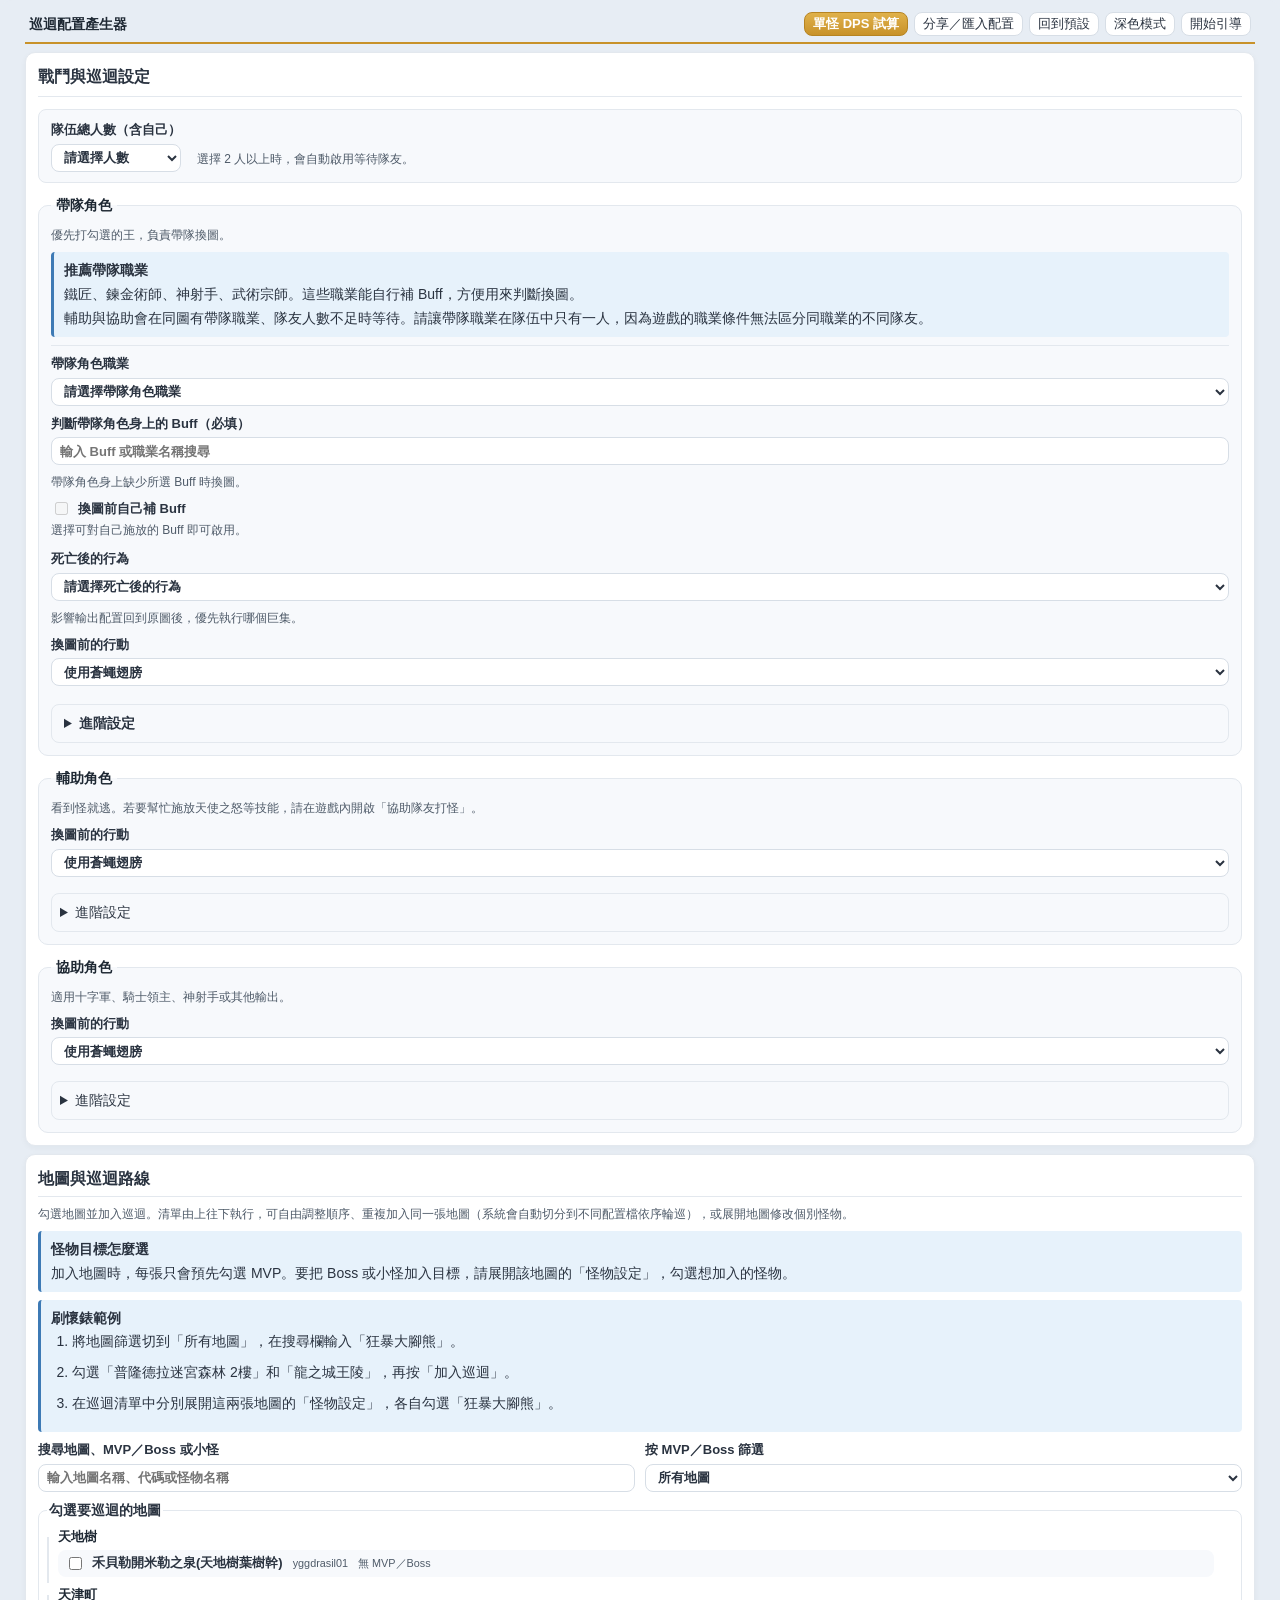
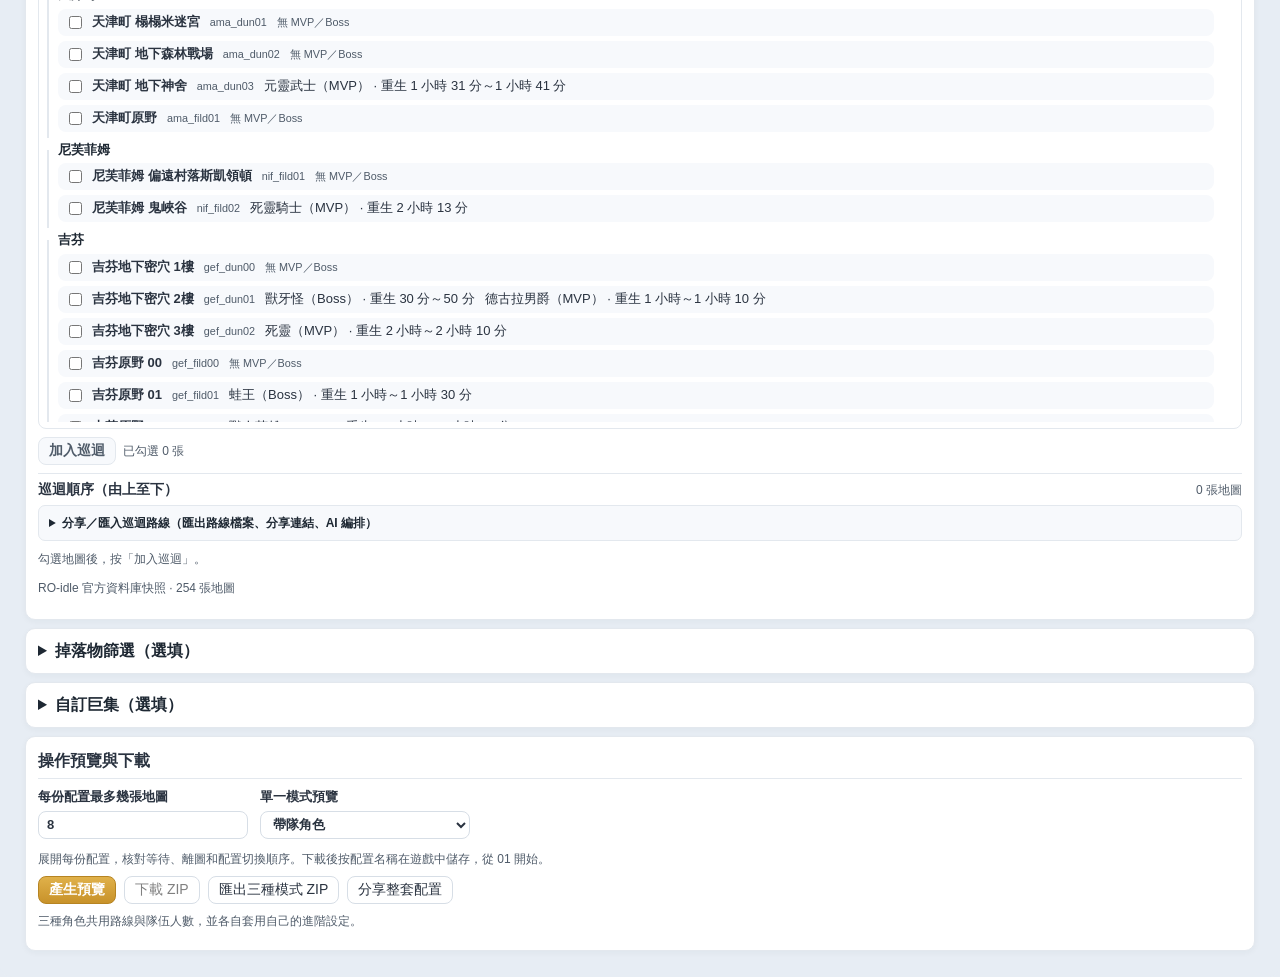
==== commit 1c0eb3ee: "Add route file/link sharing and full configuration share/import to index.html" ====
--- a/index.html
+++ b/index.html
@@ -1009,6 +1009,16 @@
 #route-io-status { margin: 4px 0 0; font-size: 12px; color: var(--dim); }
 #route-io-status[data-error="true"] { color: #b91c1c; font-weight: 600; }
 :root[data-theme="dark"] #route-io-status[data-error="true"] { color: #fca5a5; }
+.share-panel { padding: 10px 12px; border: 1px solid var(--line); border-left: 3px solid var(--accent); border-radius: 10px; background: var(--paper); box-shadow: 0 2px 8px #1e283312; }
+.share-panel-head { display: flex; align-items: center; justify-content: space-between; gap: 8px; margin-bottom: 4px; }
+.share-panel-head h2 { margin: 0; font-size: 15px; color: var(--title); }
+.share-panel textarea { width: 100%; min-height: 84px; margin: 6px 0; font: 12px/1.45 ui-monospace, SFMono-Regular, Menlo, Consolas, monospace; resize: vertical; }
+#config-share-status { margin: 4px 0 0; font-size: 12px; color: var(--dim); }
+#config-share-status[data-error="true"] { color: #b91c1c; font-weight: 600; }
+:root[data-theme="dark"] #config-share-status[data-error="true"] { color: #fca5a5; }
+.share-toast { padding: 8px 11px; border-radius: 8px; border: 1px solid var(--accent); background: var(--using); color: var(--title); font-size: 12.5px; display: flex; align-items: center; justify-content: space-between; gap: 8px; }
+.share-toast[data-error="true"] { border-color: #b91c1c; background: #fef2f2; color: #991b1b; }
+:root[data-theme="dark"] .share-toast[data-error="true"] { border-color: #f87171; background: #3b1c1c; color: #fecaca; }
 .preview-checklist { margin: 0 0 10px; padding: 9px 11px; border-radius: 7px; border: 1px solid var(--line); border-left: 3px solid var(--gold); background: var(--using); font-size: 12.5px; line-height: 1.55; }
 .preview-checklist[data-warn="true"] { border-left-color: #b91c1c; background: #fef2f2; color: #991b1b; }
 :root[data-theme="dark"] .preview-checklist[data-warn="true"] { border-left-color: #f87171; background: #3b1c1c; color: #fecaca; }
@@ -1177,11 +1187,36 @@
   <h1>巡迴配置產生器</h1>
   <div class="header-actions">
     <a class="btn tiny primary" href="RO-idle-dps/">單怪 DPS 試算</a>
+    <button class="btn tiny" id="toggle-share-config" type="button" aria-expanded="false">分享／匯入配置</button>
     <button class="btn tiny" id="reset-route" type="button" disabled>回到預設</button>
     <button class="btn tiny" id="theme-toggle" type="button" aria-pressed="false">深色模式</button>
     <button class="btn tiny" id="start-guide" type="button">開始引導</button>
   </div>
 </header>
+<div id="share-toast" class="share-toast" role="status" hidden>
+  <span id="share-toast-text"></span>
+  <button class="btn tiny" id="share-toast-close" type="button">知道了</button>
+</div>
+<section id="config-share-panel" class="share-panel" hidden>
+  <div class="share-panel-head">
+    <h2>分享／匯入完整配置（含路線、隊伍、角色、掉落物與自訂巨集）</h2>
+    <button class="btn tiny" id="config-share-close" type="button">收合</button>
+  </div>
+  <p class="section-help">「分享配置」會打包整頁所有設定（隊伍人數、帶隊職業、Buff、三種角色規則、巡迴路線、掉落物篩選與自訂巨集）。若只想單純分享地圖順序，可使用下方「分享路線」功能。</p>
+  <div class="route-io-actions">
+    <button class="btn tiny primary" id="config-share-link" type="button">複製分享配置連結</button>
+    <button class="btn tiny primary" id="config-share-download" type="button">匯出配置檔案 (.json)</button>
+    <button class="btn tiny" id="config-share-copy" type="button">複製配置 JSON</button>
+    <button class="btn tiny" id="config-share-upload-btn" type="button">匯入配置檔案</button>
+    <input id="config-share-file" type="file" accept=".json,.txt,application/json,text/plain" hidden>
+  </div>
+  <textarea id="config-share-text" rows="4" spellcheck="false" placeholder="貼上別人分享的配置 JSON、路線 JSON，或整段分享連結（#config=...／#route=...），按「套用匯入」。"></textarea>
+  <div class="route-io-actions">
+    <button class="btn tiny primary" id="config-share-import" type="button">套用匯入</button>
+    <button class="btn tiny" id="config-share-clear" type="button">清空</button>
+  </div>
+  <p id="config-share-status" role="status"></p>
+</section>
 <div class="workspace">
 <form id="generator">
 <div id="guide-controls" hidden>
@@ -1360,17 +1395,18 @@
   </ul>
 </details>
 <details id="route-io-details" class="route-multi-notice">
-  <summary>匯出／匯入巡迴路線（可交給 AI 編排再貼回）</summary>
-  <p class="section-help">按「複製 AI 填寫模板」可直接貼給 ChatGPT／Gemini／Claude 幫你排順序（含重複巡迴與目標怪物），再把 AI 回覆的 JSON 貼到下方按「套用匯入」即可。</p>
+  <summary>分享／匯入巡迴路線（匯出路線檔案、分享連結、AI 編排）</summary>
+  <p class="section-help">可將巡迴路線（地圖順序、目標怪物與個別規則）匯出成檔案或分享連結給朋友；也可複製 AI 填寫模板貼給 ChatGPT／Gemini／Claude 幫你排順序後貼回。</p>
   <div class="route-io-actions">
-    <button class="btn tiny primary" id="route-io-copy-ai" type="button">複製 AI 填寫模板（含地圖對照）</button>
-    <button class="btn tiny" id="route-io-copy-json" type="button">複製目前路線 JSON</button>
-    <button class="btn tiny" id="route-io-download" type="button">下載 JSON</button>
-    <button class="btn tiny" id="route-io-upload-btn" type="button">從檔案載入</button>
+    <button class="btn tiny primary" id="route-io-share-link" type="button">複製分享路線連結</button>
+    <button class="btn tiny primary" id="route-io-download" type="button">匯出路線檔案 (.json)</button>
+    <button class="btn tiny" id="route-io-upload-btn" type="button">匯入路線檔案</button>
     <input id="route-io-file" type="file" accept=".json,.txt,application/json,text/plain" hidden>
+    <button class="btn tiny" id="route-io-copy-ai" type="button">複製 AI 填寫模板（含地圖對照）</button>
+    <button class="btn tiny" id="route-io-copy-json" type="button">複製路線 JSON</button>
     <label class="check"><input id="route-io-include-all" type="checkbox"> AI 模板附全部 254 張地圖</label>
   </div>
-  <textarea id="route-io-text" rows="6" spellcheck="false" placeholder="貼上巡迴路線 JSON，或直接貼上 AI 回覆的 ```json ... ``` 區塊，再按「套用匯入」。"></textarea>
+  <textarea id="route-io-text" rows="6" spellcheck="false" placeholder="貼上巡迴路線 JSON、分享路線連結（#route=...），或直接貼上 AI 回覆的 ```json ... ``` 區塊，再按「套用匯入路線」。"></textarea>
   <div class="route-io-actions">
     <button class="btn tiny primary" id="route-io-import" type="button">套用匯入路線</button>
     <button class="btn tiny" id="route-io-fill-current" type="button">將目前路線填入文字框</button>
@@ -1445,7 +1481,7 @@
 </select></label>
 </div>
 <p id="preview-note" class="section-help">展開每份配置，核對等待、離圖和配置切換順序。下載後按配置名稱在遊戲中儲存，從 01 開始。</p>
-<div class="actions"><button class="btn primary" type="submit">產生預覽</button><button class="btn" id="download" type="button" disabled>下載 ZIP</button><button class="btn" id="download-all-modes" type="submit">匯出三種模式 ZIP</button></div>
+<div class="actions"><button class="btn primary" type="submit">產生預覽</button><button class="btn" id="download" type="button" disabled>下載 ZIP</button><button class="btn" id="download-all-modes" type="submit">匯出三種模式 ZIP</button><button class="btn" id="preview-share-config" type="button">分享整套配置</button></div>
 <p class="section-help">三種角色共用路線與隊伍人數，並各自套用自己的進階設定。</p>
 <p id="status" role="status"></p>
 <div id="preview"></div>
@@ -1899,7 +1935,40 @@
     return {rows, warnings, hasCustomRules};
   }
 
-  globalThis.RoConfigBuilder = {validateBase, generate, planSegments, parseRoutePlan};
+  function bytesToBase64Url(bytes) {
+    let bin = "";
+    for (let i = 0; i < bytes.length; i += 32768) {
+      bin += String.fromCharCode(...bytes.subarray(i, i + 32768));
+    }
+    return btoa(bin).replace(/\+/g, "-").replace(/\//g, "_").replace(/=+$/, "");
+  }
+
+  function base64UrlToBytes(token) {
+    const clean = String(token ?? "").trim().replace(/-/g, "+").replace(/_/g, "/");
+    if (!clean || /[^A-Za-z0-9+/=]/.test(clean)) throw new Error("分享連結代碼格式不正確。");
+    const padded = clean + "=".repeat((4 - clean.length % 4) % 4);
+    const bin = atob(padded);
+    const out = new Uint8Array(bin.length);
+    for (let i = 0; i < bin.length; i++) out[i] = bin.charCodeAt(i);
+    return out;
+  }
+
+  function encodeShareToken(payload, codec = globalThis.fflate) {
+    const bytes = codec.deflateSync(codec.strToU8(JSON.stringify(payload)), {level: 9});
+    return bytesToBase64Url(bytes);
+  }
+
+  function decodeShareToken(token, codec = globalThis.fflate) {
+    try {
+      const bytes = base64UrlToBytes(token);
+      const text = codec.strFromU8(codec.inflateSync(bytes));
+      return JSON.parse(text);
+    } catch {
+      throw new Error("分享連結資料損壞或格式不正確，請確認已完整複製。");
+    }
+  }
+
+  globalThis.RoConfigBuilder = {validateBase, generate, planSegments, parseRoutePlan, encodeShareToken, decodeShareToken};
 })();
 
 </script>
@@ -2863,9 +2932,48 @@
 };
 
 byId("route-io-download").onclick = () => {
+  if (!route.length) return setRouteIoStatus("目前巡迴路線是空的，請先加入至少一張地圖。", true);
   const json = JSON.stringify(buildRoutePlanObject(), null, 2) + "\n";
   download(json, "ro-idle-route-plan.json", "application/json");
-  setRouteIoStatus(`已下載 ro-idle-route-plan.json（共 ${route.length} 站）。`, false);
+  setRouteIoStatus(`已匯出路線檔案 ro-idle-route-plan.json（共 ${route.length} 站），可直接傳給朋友匯入。`, false);
+};
+
+function buildShareUrl(kind, payload) {
+  const token = RoConfigBuilder.encodeShareToken(payload);
+  const base = location.protocol === "file:" ? "https://mark09012003.github.io/ro-idle-mvp-config-generator/" : `${location.origin}${location.pathname}`;
+  return `${base}#${kind}=${token}`;
+}
+
+function buildCompactRouteSharePayload() {
+  return {
+    format: "ro-idle-route-plan",
+    version: 1,
+    route: route.map(({map, targets, smallRules}) => {
+      const cleanRules = Object.fromEntries(
+        Object.entries(smallRules ?? {}).filter(([, r]) => r && (r.action || r.escape !== undefined)),
+      );
+      return {
+        mapId: map.id,
+        targets: [...targets],
+        ...(Object.keys(cleanRules).length ? {smallRules: cleanRules} : {}),
+      };
+    }),
+  };
+}
+
+byId("route-io-share-link").onclick = () => {
+  if (!route.length) return setRouteIoStatus("目前巡迴路線是空的，請先加入至少一張地圖。", true);
+  try {
+    const url = buildShareUrl("route", buildCompactRouteSharePayload());
+    const lengthNote = url.length > 8000 ? "（路線較長，若聊天軟體截斷網址請改用「匯出路線檔案」）" : "";
+    void copyTextWithFallback(
+      url,
+      `已複製分享路線連結（共 ${route.length} 站，長度 ${url.length} 字元）${lengthNote}，朋友點開即可自動載入路線。`,
+      byId("route-io-text"),
+    );
+  } catch (error) {
+    setRouteIoStatus(`產生分享連結失敗：${error.message}`, true);
+  }
 };
 
 byId("route-io-upload-btn").onclick = () => byId("route-io-file").click();
@@ -2881,11 +2989,26 @@
   }
 };
 
+function resolveShareInputText(rawText) {
+  const trimmed = String(rawText ?? "").trim();
+  const hashMatch = trimmed.match(/#(route|config)=([A-Za-z0-9_-]+)/);
+  if (hashMatch) {
+    return {
+      kind: hashMatch[1],
+      data: RoConfigBuilder.decodeShareToken(hashMatch[2]),
+    };
+  }
+  return null;
+}
+
 byId("route-io-import").onclick = () => {
   if (!maps.length) return setRouteIoStatus("地圖資料尚未載入完成。", true);
   try {
+    const rawInput = value("route-io-text");
+    const linkPayload = resolveShareInputText(rawInput);
+    const jsonSource = linkPayload ? JSON.stringify(linkPayload.data) : rawInput;
     const {rows, warnings, hasCustomRules} = RoConfigBuilder.parseRoutePlan(
-      value("route-io-text"), maps, isMvpTarget,
+      jsonSource, maps, isMvpTarget,
     );
     route.splice(0, route.length, ...rows);
     renderRoute();
@@ -4025,71 +4148,277 @@
     .filter(field => field.type !== "file" && field.id !== "route-sequence-input" && !field.id.startsWith("guide-") && !field.closest("#loot-section, #route-io-details"));
 }
 
-function saveRouteDraft() {
-  if (!routeDraftReady) return;
-  try {
-    localStorage.setItem(routeDraftKey, JSON.stringify({
-      route: route.map(({map, targets, smallRules}) => ({mapId: map.id, targets, smallRules})),
-      selectedMaps: [...selectedMaps],
-      fields: Object.fromEntries(draftFields().map(field =>
-        [field.id, field.type === "checkbox" ? field.checked : field.value])),
-      customMacros,
-      itemSettings,
-      roleRouteConditions: Object.fromEntries(combatRoles.map(({id}) => [id, roleRouteConditions[id].cond])),
-    }));
-  } catch {
-    // Storage may be disabled in private browsing or for local files.
-  }
-}
-
-function restoreRouteDraft() {
-  try {
-    const draft = JSON.parse(localStorage.getItem(routeDraftKey));
-    if (!draft) return;
-    const fields = draft.fields;
-    if (fields && fields.partySize === undefined) {
-      const useWait = fields.mode !== "follower" || fields.waitForParty !== false;
-      const total = useWait ? fields.waitPartySize : fields.movePartySize;
-      const legacy = Number(useWait ? fields.waitBelow : fields.partyBelow);
-      if (typeof total === "string") fields.partySize = total;
-      else if (Number.isInteger(legacy) && legacy >= 1 && legacy <= 11) fields.partySize = String(legacy + 1);
-      else if (!useWait) fields.partySize = "";
-    }
-    const mapsById = new Map(maps.map(map => [map.id, map]));
-    for (const row of draft.route ?? []) {
-      const map = mapsById.get(row.mapId);
-      if (map) route.push({map, targets: row.targets ?? [], smallRules: row.smallRules ?? {}});
-    }
-    for (const id of draft.selectedMaps ?? []) if (mapsById.has(id)) selectedMaps.add(id);
+function buildFullConfigObject(includeSelected = false) {
+  return {
+    format: "ro-idle-generator-config",
+    version: 1,
+    exportedAt: Date.now(),
+    route: route.map(({map, targets, smallRules}) => {
+      const cleanRules = Object.fromEntries(
+        Object.entries(smallRules ?? {}).filter(([, r]) => r && (r.action || r.escape !== undefined)),
+      );
+      return {
+        mapId: map.id,
+        targets: [...targets],
+        ...(Object.keys(cleanRules).length ? {smallRules: cleanRules} : {}),
+      };
+    }),
+    ...(includeSelected ? {selectedMaps: [...selectedMaps]} : {}),
+    fields: Object.fromEntries(draftFields().map(field =>
+      [field.id, field.type === "checkbox" ? field.checked : field.value])),
+    customMacros: structuredClone(customMacros),
+    itemSettings: itemSettings ? structuredClone(itemSettings) : null,
+    roleRouteConditions: Object.fromEntries(combatRoles.map(({id}) => [id, structuredClone(roleRouteConditions[id].cond)])),
+  };
+}
+
+let defaultFieldValues = new Map();
+
+function resetAllFieldsToDefaults() {
+  route.length = 0;
+  selectedMaps.clear();
+  customMacros = [];
+  setItemSettings(null);
+  lootDetails.open = false;
+  for (const field of draftFields()) {
+    if (!defaultFieldValues.has(field.id)) continue;
+    if (field.type === "checkbox") field.checked = defaultFieldValues.get(field.id);
+    else field.value = defaultFieldValues.get(field.id);
+  }
+  populateLeaderBuffs();
+  byId("buff-search").setCustomValidity("");
+  for (const {id} of combatRoles) {
+    roleRouteConditions[id].cond = {};
+    byId(`role-${id}-action`).onchange();
+    renderRouteOr(id);
+  }
+}
+
+function applyFullConfigObject(draft, {resetFirst = false} = {}) {
+  if (!draft || typeof draft !== "object" || Array.isArray(draft)) {
+    throw new Error("配置格式不正確。");
+  }
+  if (resetFirst) resetAllFieldsToDefaults();
+  const fields = draft.fields ? structuredClone(draft.fields) : null;
+  if (fields && fields.partySize === undefined) {
+    const useWait = fields.mode !== "follower" || fields.waitForParty !== false;
+    const total = useWait ? fields.waitPartySize : fields.movePartySize;
+    const legacy = Number(useWait ? fields.waitBelow : fields.partyBelow);
+    if (typeof total === "string") fields.partySize = total;
+    else if (Number.isInteger(legacy) && legacy >= 1 && legacy <= 11) fields.partySize = String(legacy + 1);
+    else if (!useWait) fields.partySize = "";
+  }
+  const mapsById = new Map(maps.map(map => [map.id, map]));
+  for (const row of draft.route ?? []) {
+    const map = mapsById.get(row.mapId);
+    if (map) route.push({map, targets: [...(row.targets ?? [])], smallRules: structuredClone(row.smallRules ?? {})});
+  }
+  for (const id of draft.selectedMaps ?? []) if (mapsById.has(id)) selectedMaps.add(id);
+  if (fields) {
     for (const field of draftFields()) {
-      const saved = draft.fields?.[field.id];
+      const saved = fields[field.id];
       if (field.type === "checkbox" && typeof saved === "boolean") field.checked = saved;
       else if (field.type !== "checkbox" && typeof saved === "string" && field.id !== "buff") {
         const isMonsterAction = /(?:^|-)(?:targetAction|otherAction)$/.test(field.id);
         if (!isMonsterAction || Array.from(field.options).some(option => option.value === saved)) field.value = saved;
       }
     }
-    const savedBuffLevel = draft.fields?.routeBuffLevel;
-    populateLeaderBuffs(draft.fields?.buff);
-    if (typeof savedBuffLevel === "string") byId("routeBuffLevel").value = savedBuffLevel;
-    if (Array.isArray(draft.customMacros)) customMacros = draft.customMacros;
-    if (draft.itemSettings) setItemSettings(readItemSettings(draft.itemSettings));
-    if (draft.routeCondition) routeConditionEditor.cond = draft.routeCondition;
-    for (const {id} of combatRoles) {
-      if (draft.roleRouteConditions?.[id]) roleRouteConditions[id].cond = draft.roleRouteConditions[id];
-      if (id !== "output" && fields) {
-        for (const name of ["departure", "routeWait"]) {
-          const field = byId(`role-${id}-${name}`);
-          if (fields[field.id] === undefined && typeof fields[name] === "string") field.value = fields[name];
-        }
+  }
+  const savedBuffLevel = fields?.routeBuffLevel;
+  populateLeaderBuffs(fields?.buff);
+  if (typeof savedBuffLevel === "string") byId("routeBuffLevel").value = savedBuffLevel;
+  if (Array.isArray(draft.customMacros)) {
+    customMacros = structuredClone(draft.customMacros).map(normalizeMacroActions);
+    byId("macros").value = JSON.stringify(customMacros, null, 2);
+  }
+  if (draft.itemSettings) setItemSettings(readItemSettings(draft.itemSettings));
+  else if (resetFirst) setItemSettings(null);
+  if (draft.routeCondition) routeConditionEditor.cond = structuredClone(draft.routeCondition);
+  for (const {id} of combatRoles) {
+    if (draft.roleRouteConditions?.[id]) roleRouteConditions[id].cond = structuredClone(draft.roleRouteConditions[id]);
+    if (id !== "output" && fields) {
+      for (const name of ["departure", "routeWait"]) {
+        const field = byId(`role-${id}-${name}`);
+        if (fields[field.id] === undefined && typeof fields[name] === "string") field.value = fields[name];
       }
     }
-    if (!draft.fields?.combatMode) {
-      byId("combatMode").value = draft.preset === "support" ? "support"
-        : draft.fields?.mode === "follower" ? "assist" : "output";
-    }
+  }
+  if (!fields?.combatMode) {
+    byId("combatMode").value = draft.preset === "support" ? "support"
+      : fields?.mode === "follower" ? "assist" : "output";
+  }
+  for (const {id} of combatRoles) {
+    const field = byId(`role-${id}-skill`);
+    const savedCode = field.value.trim().toUpperCase();
+    const known = [...routeSkillChoices].find(([, code]) => code === savedCode);
+    if (known) field.value = known[0];
+    const itemField = byId(`role-${id}-item`);
+    const knownItem = [...routeItemChoices].find(([, code]) => code === itemField.value.trim());
+    if (knownItem) itemField.value = knownItem[0];
+    byId(`role-${id}-action`).onchange();
+    renderRouteOr(id);
+  }
+  updateOptions();
+  renderMacroEditor();
+  renderRoute();
+  renderMapChoices();
+}
+
+function saveRouteDraft() {
+  if (!routeDraftReady) return;
+  try {
+    localStorage.setItem(routeDraftKey, JSON.stringify(buildFullConfigObject(true)));
+  } catch {
+    // Storage may be disabled in private browsing or for local files.
+  }
+}
+
+function restoreRouteDraft() {
+  try {
+    const draft = JSON.parse(localStorage.getItem(routeDraftKey));
+    if (!draft) return;
+    applyFullConfigObject(draft, {resetFirst: false});
   } catch {
     // A missing or unreadable draft should not prevent opening the generator.
+  }
+}
+
+function showShareToast(text, error = false) {
+  const toast = byId("share-toast");
+  byId("share-toast-text").textContent = text;
+  toast.dataset.error = String(error);
+  toast.hidden = false;
+}
+
+byId("share-toast-close").onclick = () => { byId("share-toast").hidden = true; };
+
+function setConfigSharePanelOpen(open) {
+  const panel = byId("config-share-panel");
+  panel.hidden = !open;
+  byId("toggle-share-config").setAttribute("aria-expanded", String(open));
+  if (open) panel.scrollIntoView?.({behavior: "smooth", block: "nearest"});
+}
+
+function setConfigShareStatus(text, error = false) {
+  const el = byId("config-share-status");
+  el.textContent = text;
+  el.dataset.error = String(error);
+}
+
+byId("toggle-share-config").onclick = () => setConfigSharePanelOpen(byId("config-share-panel").hidden);
+byId("config-share-close").onclick = () => setConfigSharePanelOpen(false);
+byId("preview-share-config").onclick = () => setConfigSharePanelOpen(true);
+
+byId("config-share-download").onclick = () => {
+  const payload = buildFullConfigObject(false);
+  download(JSON.stringify(payload, null, 2) + "\n", "ro-idle-generator-config.json", "application/json");
+  setConfigShareStatus(`已匯出完整配置檔案 ro-idle-generator-config.json（含 ${route.length} 站路線與全部產生器設定）。`, false);
+};
+
+byId("config-share-copy").onclick = () => {
+  const text = JSON.stringify(buildFullConfigObject(false), null, 2);
+  navigator.clipboard.writeText(text).then(
+    () => setConfigShareStatus(`已複製完整配置 JSON（含 ${route.length} 站路線與全部產生器設定）。`, false),
+    () => {
+      byId("config-share-text").value = text;
+      byId("config-share-text").select();
+      setConfigShareStatus("已將完整配置 JSON 填入文字框供手動複製。", false);
+    },
+  );
+};
+
+byId("config-share-link").onclick = () => {
+  try {
+    const url = buildShareUrl("config", buildFullConfigObject(false));
+    const longWarn = url.length > 16000
+      ? "（含大量掉落物或巨集，網址較長，若聊天軟體截斷請改用「匯出配置檔案」）"
+      : "";
+    navigator.clipboard.writeText(url).then(
+      () => setConfigShareStatus(`已複製分享配置連結（長度 ${url.length} 字元）${longWarn}，朋友點開連結即可載入整套設定。`, false),
+      () => {
+        byId("config-share-text").value = url;
+        byId("config-share-text").select();
+        setConfigShareStatus(`已產生分享配置連結（長度 ${url.length} 字元）並填入文字框供複製${longWarn}。`, false);
+      },
+    );
+  } catch (error) {
+    setConfigShareStatus(`產生分享連結失敗：${error.message}`, true);
+  }
+};
+
+byId("config-share-clear").onclick = () => {
+  byId("config-share-text").value = "";
+  setConfigShareStatus("", false);
+};
+
+byId("config-share-upload-btn").onclick = () => byId("config-share-file").click();
+byId("config-share-file").onchange = async event => {
+  const file = event.target.files?.[0];
+  event.target.value = "";
+  if (!file) return;
+  try {
+    byId("config-share-text").value = await file.text();
+    byId("config-share-import").click();
+  } catch {
+    setConfigShareStatus("無法讀取選擇的檔案。", true);
+  }
+};
+
+function importAnySharedPayload(rawInput) {
+  const link = resolveShareInputText(rawInput);
+  let data;
+  if (link) {
+    data = link.data;
+  } else {
+    const trimmed = String(rawInput ?? "").trim();
+    if (!trimmed) throw new Error("請先貼上配置 JSON、路線 JSON 或分享連結。");
+    const fenced = trimmed.match(/```(?:json)?\s*([\s\S]*?)```/i);
+    data = JSON.parse(fenced ? fenced[1].trim() : trimmed);
+  }
+  const isFullConfig = data && typeof data === "object" && !Array.isArray(data) &&
+    (data.format === "ro-idle-generator-config" || (data.fields && typeof data.fields === "object"));
+  if (isFullConfig) {
+    applyFullConfigObject(data, {resetFirst: true});
+    clearPreview();
+    saveRouteDraft();
+    return `已匯入完整配置（含 ${route.length} 站路線、隊伍與角色設定${itemSettings ? "、掉落物篩選" : ""}${customMacros.length ? `、${customMacros.length} 條自訂巨集` : ""}）。`;
+  }
+  const {rows, warnings} = RoConfigBuilder.parseRoutePlan(JSON.stringify(data), maps, isMvpTarget);
+  route.splice(0, route.length, ...rows);
+  renderRoute();
+  renderMapChoices();
+  clearPreview();
+  saveRouteDraft();
+  return `已匯入巡迴路線（共 ${rows.length} 站，保留你原本的隊伍與角色設定）。${warnings.length ? ` ${warnings[0]}` : ""}`;
+}
+
+byId("config-share-import").onclick = () => {
+  if (!maps.length) return setConfigShareStatus("地圖資料尚未載入完成。", true);
+  try {
+    const msg = importAnySharedPayload(value("config-share-text"));
+    setConfigShareStatus(msg, false);
+  } catch (error) {
+    setConfigShareStatus(`匯入失敗：${error.message}`, true);
+  }
+};
+
+function applySharedHashOnLoad() {
+  const hash = location.hash;
+  const match = hash.match(/^#(route|config)=([A-Za-z0-9_-]+)$/);
+  if (!match) return;
+  try {
+    const kind = match[1];
+    const data = RoConfigBuilder.decodeShareToken(match[2]);
+    const incomingCount = Array.isArray(data?.route) ? data.route.length : Array.isArray(data) ? data.length : 0;
+    const label = kind === "config" ? "完整配置" : "巡迴路線";
+    const hasLocal = route.length > 0;
+    if (!hasLocal || window.confirm(`偵測到分享的「${label}」（含 ${incomingCount} 站路線），是否套用並取代目前的本機草稿？`)) {
+      const msg = importAnySharedPayload(hash);
+      showShareToast(`已透過分享連結載入：${msg}`, false);
+    }
+    history.replaceState(null, "", location.pathname + location.search);
+  } catch (error) {
+    showShareToast(`無法載入分享連結：${error.message}`, true);
   }
 }
 
@@ -4100,30 +4429,14 @@
       return new Option(`${total} 人`, String(total));
     }));
   }
-  const defaults = new Map(draftFields().map(field =>
+  defaultFieldValues = new Map(draftFields().map(field =>
     [field.id, field.type === "checkbox" ? field.checked : field.value]));
   const reset = byId("reset-route");
   reset.disabled = false;
   reset.onclick = () => {
     if (!window.confirm("回到預設會清除目前的巡迴路線、配置設定和自訂巨集。確定重設？")) return;
     setGuide(false);
-    route.length = 0;
-    selectedMaps.clear();
-    customMacros = [];
-    setItemSettings(null);
-    lootDetails.open = false;
-    for (const field of draftFields()) {
-      if (!defaults.has(field.id)) continue;
-      if (field.type === "checkbox") field.checked = defaults.get(field.id);
-      else field.value = defaults.get(field.id);
-    }
-    populateLeaderBuffs();
-    byId("buff-search").setCustomValidity("");
-    for (const {id} of combatRoles) {
-      roleRouteConditions[id].cond = {};
-      byId(`role-${id}-action`).onchange();
-      renderRouteOr(id);
-    }
+    resetAllFieldsToDefaults();
     for (const details of byId("generator").querySelectorAll("details[open]")) details.open = false;
     updateOptions();
     renderMacroEditor();
@@ -4149,6 +4462,7 @@
   renderRoute();
   renderMapChoices();
   routeDraftReady = maps.length > 0;
+  applySharedHashOnLoad();
   byId("generator").addEventListener("change", saveRouteDraft);
   window.addEventListener("pagehide", saveRouteDraft);
 });
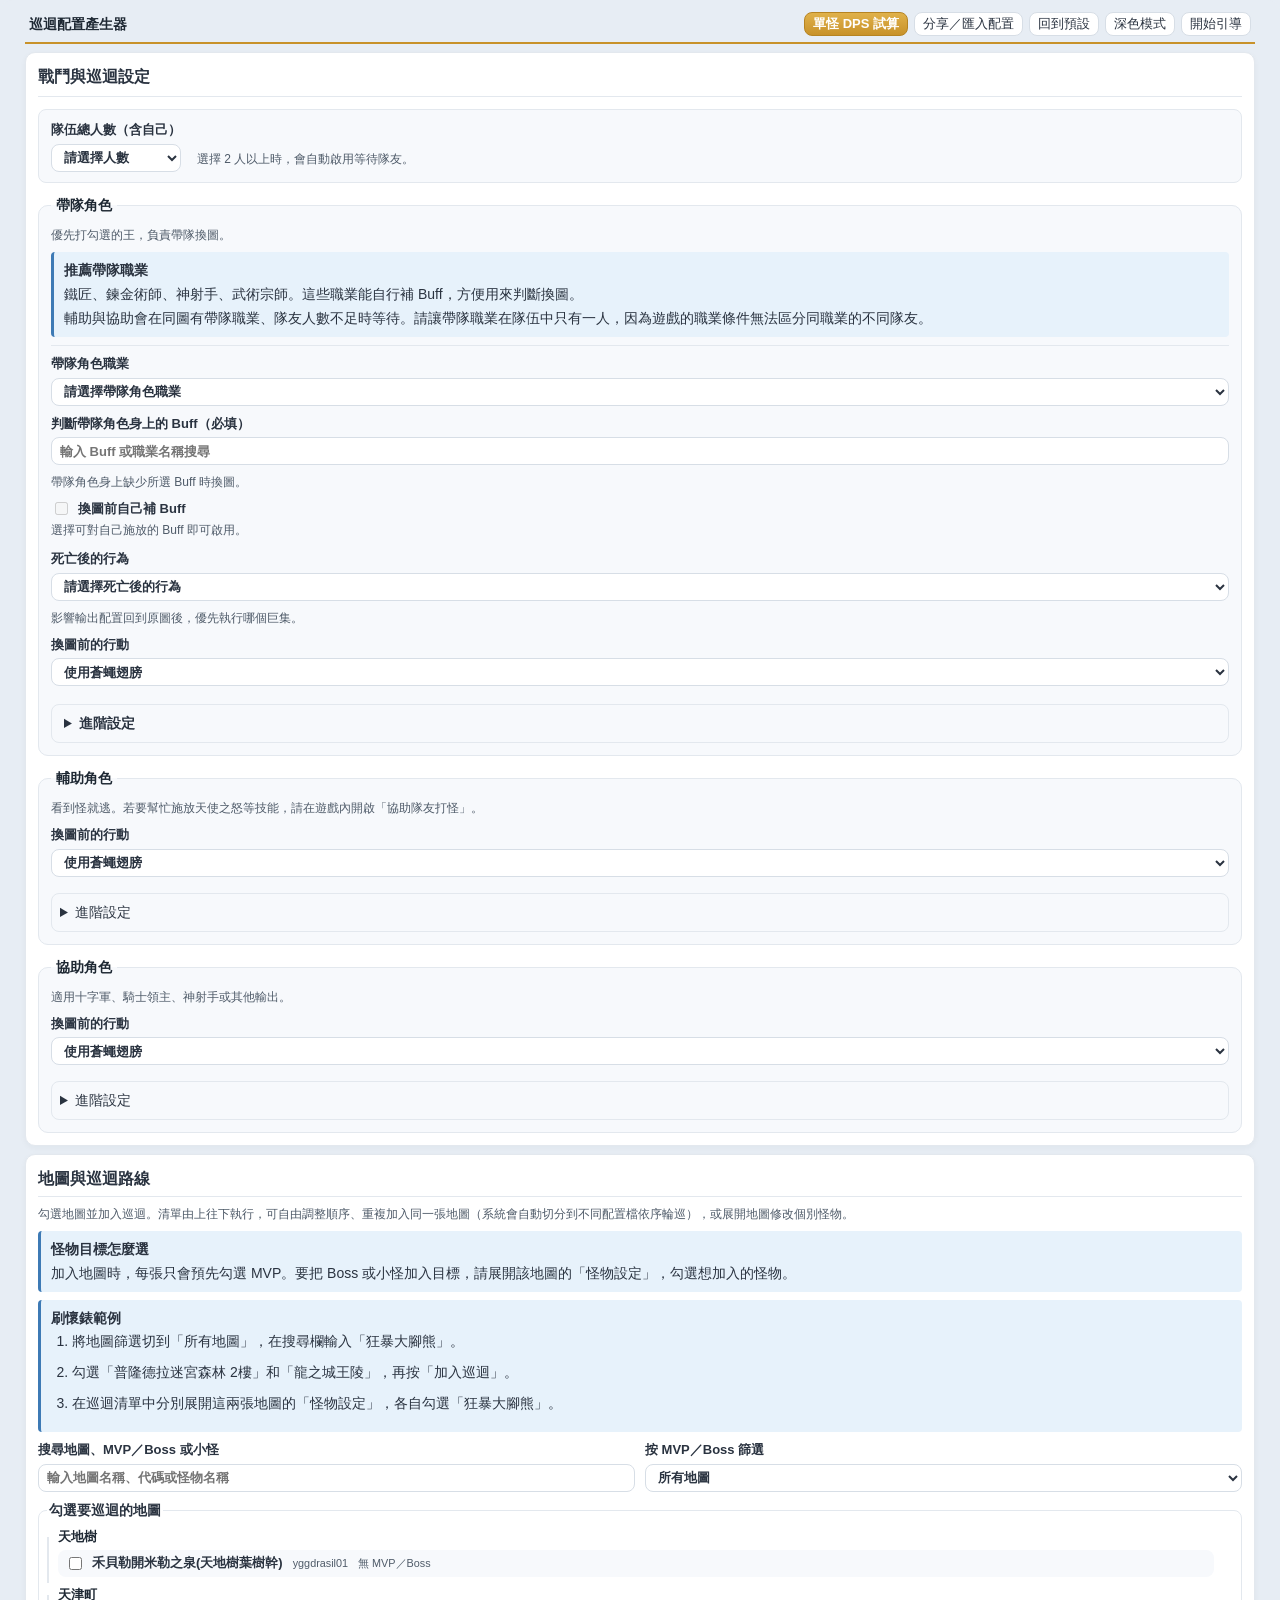
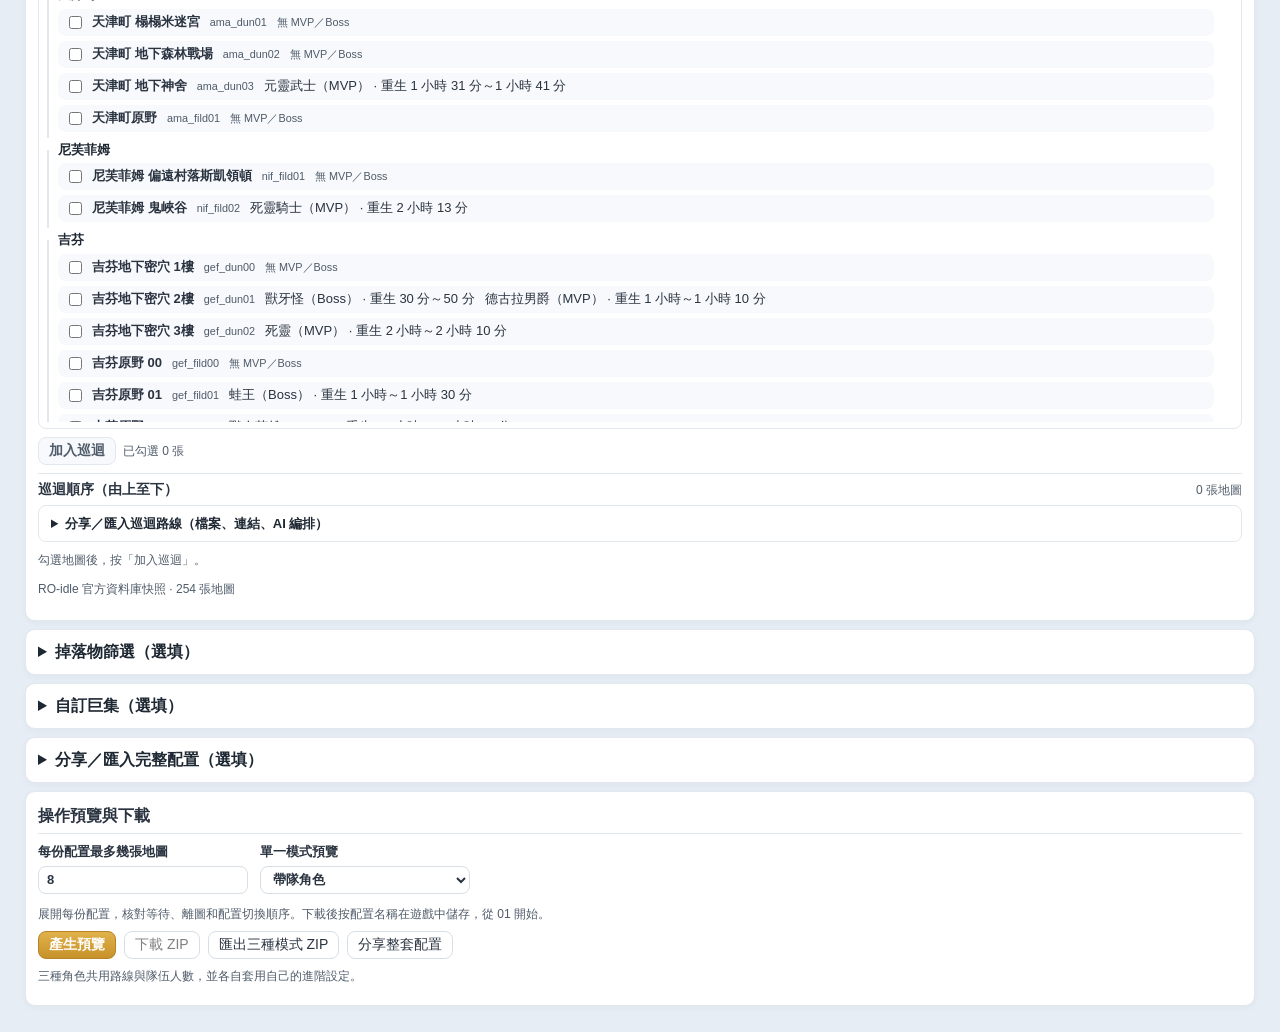
==== commit 67e598c9: "Unify share config/route sections and alerts with native generator styles" ====
--- a/index.html
+++ b/index.html
@@ -903,8 +903,8 @@
 .macro-delete { color: var(--danger); }
 .macro-head > .macro-delete { align-self: end; min-height: 32px; }
 .macro-empty { padding: 14px; text-align: center; color: var(--dim); border: 1px dashed var(--line); border-radius: 8px; }
-#custom-macro-details > summary, #loot-details > summary { margin: -2px 0; color: var(--title); font-size: 16px; font-weight: 700; cursor: pointer; }
-#custom-macro-details[open] > summary, #loot-details[open] > summary { margin-bottom: 10px; }
+#custom-macro-details > summary, #loot-details > summary, #config-share-details > summary { margin: -2px 0; color: var(--title); font-size: 16px; font-weight: 700; cursor: pointer; }
+#custom-macro-details[open] > summary, #loot-details[open] > summary, #config-share-details[open] > summary { margin-bottom: 10px; }
 #loot-applied { margin-inline-start: 8px; padding: 2px 6px; border-radius: 4px; background: var(--using); color: var(--accent); font-size: 12px; }
 @media (max-width: 720px) {
   .macro-head { grid-template-columns: 1fr 1fr; align-items: end; }
@@ -986,46 +986,33 @@
 .route-heading { display: flex; align-items: baseline; justify-content: space-between; gap: 8px; margin-top: 8px; padding: 5px 0; border-top: 1px solid var(--line); }
 .route-heading h3 { margin: 0; }
 #route-count { color: var(--dim); font-size: 12px; white-space: nowrap; }
-.route-sequence-bar { display: flex; flex-wrap: wrap; align-items: center; gap: 6px; margin: 4px 0 8px; padding: 7px 9px; border: 1px solid var(--line); border-radius: 7px; background: var(--head); }
-.route-sequence-bar label { display: flex; flex: 1 1 220px; align-items: center; gap: 6px; margin: 0; font-size: 12.5px; }
+.route-sequence-bar { display: flex; flex-wrap: wrap; align-items: center; gap: 8px; margin: 4px 0 8px; padding: 8px 10px; border: 1px solid var(--line); border-radius: 8px; background: var(--head); }
+.route-sequence-bar label { display: flex; flex: 1 1 220px; align-items: center; gap: 8px; margin: 0; font-size: 13px; }
 .route-sequence-bar input { flex: 1 1 140px; min-width: 120px; margin: 0; }
 #route-sequence-status { flex: 1 0 100%; margin: 0; font-size: 12px; color: var(--dim); }
-#route-sequence-status[data-error="true"] { color: #b91c1c; font-weight: 600; }
-:root[data-theme="dark"] #route-sequence-status[data-error="true"] { color: #fca5a5; }
-.route-repeat-badge { display: inline-block; margin-inline-start: 6px; padding: 0 5px; border-radius: 999px; font-size: 11px; font-weight: 700; background: var(--using); border: 1px solid var(--accent); color: var(--accent); vertical-align: middle; }
-.route-profile-pill { display: inline-block; margin-inline-start: 6px; padding: 0 6px; border-radius: 999px; font-size: 11px; font-weight: 700; background: var(--head); border: 1px solid var(--line); color: var(--title); vertical-align: middle; }
-.route-split-header { grid-column: 1 / -1; display: flex; flex-wrap: wrap; align-items: center; gap: 6px; padding: 5px 8px; margin-bottom: 2px; border-radius: 6px; border-left: 3px solid var(--accent); background: var(--using); font-size: 12px; color: var(--title); }
-.route-split-header strong { color: var(--accent); }
-.route-split-banner { margin: 0 0 8px; padding: 7px 10px; border-radius: 7px; border: 1px solid var(--line); border-left: 3px solid var(--accent); background: var(--using); font-size: 12.5px; line-height: 1.5; color: var(--title); }
-.route-split-banner[data-warn="true"] { border-left-color: #b91c1c; background: #fef2f2; color: #991b1b; font-weight: 600; }
-:root[data-theme="dark"] .route-split-banner[data-warn="true"] { border-left-color: #f87171; background: #3b1c1c; color: #fecaca; }
-.route-multi-notice { margin: 0 0 8px; padding: 8px 10px; border-radius: 7px; border: 1px solid var(--line); background: var(--head); font-size: 12px; line-height: 1.55; }
-.route-multi-notice summary { cursor: pointer; font-weight: 700; color: var(--title); }
-.route-multi-notice ul { margin: 6px 0 0; padding-inline-start: 1.4em; color: var(--dim); }
-.route-multi-notice li { margin-bottom: 2px; }
-.route-io-actions { display: flex; flex-wrap: wrap; align-items: center; gap: 6px; margin: 7px 0; }
-.route-io-actions .check { margin: 0 0 0 4px; font-size: 12px; color: var(--dim); }
-#route-io-text { width: 100%; min-height: 118px; margin: 4px 0 6px; font: 12px/1.45 ui-monospace, SFMono-Regular, Menlo, Consolas, monospace; resize: vertical; }
-#route-io-status { margin: 4px 0 0; font-size: 12px; color: var(--dim); }
-#route-io-status[data-error="true"] { color: #b91c1c; font-weight: 600; }
-:root[data-theme="dark"] #route-io-status[data-error="true"] { color: #fca5a5; }
-.share-panel { padding: 10px 12px; border: 1px solid var(--line); border-left: 3px solid var(--accent); border-radius: 10px; background: var(--paper); box-shadow: 0 2px 8px #1e283312; }
-.share-panel-head { display: flex; align-items: center; justify-content: space-between; gap: 8px; margin-bottom: 4px; }
-.share-panel-head h2 { margin: 0; font-size: 15px; color: var(--title); }
-.share-panel textarea { width: 100%; min-height: 84px; margin: 6px 0; font: 12px/1.45 ui-monospace, SFMono-Regular, Menlo, Consolas, monospace; resize: vertical; }
-#config-share-status { margin: 4px 0 0; font-size: 12px; color: var(--dim); }
-#config-share-status[data-error="true"] { color: #b91c1c; font-weight: 600; }
-:root[data-theme="dark"] #config-share-status[data-error="true"] { color: #fca5a5; }
-.share-toast { padding: 8px 11px; border-radius: 8px; border: 1px solid var(--accent); background: var(--using); color: var(--title); font-size: 12.5px; display: flex; align-items: center; justify-content: space-between; gap: 8px; }
-.share-toast[data-error="true"] { border-color: #b91c1c; background: #fef2f2; color: #991b1b; }
-:root[data-theme="dark"] .share-toast[data-error="true"] { border-color: #f87171; background: #3b1c1c; color: #fecaca; }
-.preview-checklist { margin: 0 0 10px; padding: 9px 11px; border-radius: 7px; border: 1px solid var(--line); border-left: 3px solid var(--gold); background: var(--using); font-size: 12.5px; line-height: 1.55; }
-.preview-checklist[data-warn="true"] { border-left-color: #b91c1c; background: #fef2f2; color: #991b1b; }
-:root[data-theme="dark"] .preview-checklist[data-warn="true"] { border-left-color: #f87171; background: #3b1c1c; color: #fecaca; }
+#route-sequence-status[data-error="true"] { color: var(--danger); }
+.route-repeat-badge { display: inline-block; margin-inline-start: 6px; padding: 0 5px; border-radius: 4px; font-size: 11px; font-weight: 600; background: var(--using); border: 1px solid var(--line); color: var(--accent); vertical-align: middle; }
+.route-profile-pill { display: inline-block; margin-inline-start: 6px; padding: 0 5px; border-radius: 4px; font-size: 11px; font-weight: 600; background: var(--paper); border: 1px solid var(--line); color: var(--title); vertical-align: middle; }
+.route-split-header { grid-column: 1 / -1; display: flex; flex-wrap: wrap; align-items: center; gap: 6px; padding: 5px 8px; margin-bottom: 2px; border-radius: 4px; border-left: 3px solid var(--accent); background: var(--using); font-size: 12px; color: var(--ink); }
+.route-split-header strong { color: var(--title); }
+.route-split-banner { margin: 0 0 8px; padding: 8px 10px; border-left: 3px solid var(--accent); border-radius: 4px; background: var(--using); font-size: 12px; line-height: 1.5; color: var(--ink); }
+.route-split-banner[data-warn="true"] { border-left-color: var(--danger); color: var(--danger); font-weight: 600; }
+.route-multi-notice { margin: 0 0 8px; border: 1px solid var(--line); border-radius: 8px; background: var(--paper); font-size: 13px; }
+.route-multi-notice > summary { padding: 8px 12px; font-weight: 600; color: var(--title); }
+.route-multi-notice > .route-notice-body { padding: 8px 12px 10px; border-top: 1px solid var(--line); }
+.route-multi-notice ul { margin: 0; padding-inline-start: 1.4em; color: var(--dim); font-size: 12px; line-height: 1.55; }
+.route-multi-notice li { margin-bottom: 3px; }
+.route-io-check { margin: 6px 0 8px; font-weight: normal; font-size: 12px; color: var(--dim); }
+#route-io-text, #config-share-text { min-height: 96px; font-size: 12px; line-height: 1.45; resize: vertical; }
+#route-io-status:empty, #config-share-status:empty, #route-sequence-status:empty { display: none; }
+#route-io-status[data-error="true"], #config-share-status[data-error="true"] { color: var(--danger); }
+.share-toast { padding: 8px 10px; border: 1px solid var(--line); border-left: 3px solid var(--accent); border-radius: 8px; background: var(--using); color: var(--ink); font-size: 13px; display: flex; align-items: center; justify-content: space-between; gap: 8px; }
+.share-toast[data-error="true"] { border-left-color: var(--danger); color: var(--danger); }
+.preview-checklist { margin: 0 0 10px; padding: 8px 10px; border-left: 3px solid var(--gold); border-radius: 4px; background: var(--using); font-size: 12px; line-height: 1.55; color: var(--ink); }
+.preview-checklist[data-warn="true"] { border-left-color: var(--danger); color: var(--danger); }
 .preview-checklist ol { margin: 4px 0 0; padding-inline-start: 1.4em; }
-.route-next.route-next-warn { color: #b91c1c; font-weight: 700; }
-:root[data-theme="dark"] .route-next.route-next-warn { color: #fca5a5; }
-.map-in-route-badge { display: inline-block; margin-inline-start: 6px; padding: 0 5px; border-radius: 999px; font-size: 11px; font-weight: 600; background: var(--using); border: 1px solid var(--line); color: var(--accent); }
+.route-next.route-next-warn { color: var(--danger); font-weight: 600; }
+.map-in-route-badge { display: inline-block; margin-inline-start: 6px; padding: 0 5px; border-radius: 4px; font-size: 11px; font-weight: 600; background: var(--using); border: 1px solid var(--line); color: var(--accent); }
 #route > li { margin-bottom: 6px; }
 #preview-section .actions { margin-bottom: 8px; }
 .preview-fields { display: flex; flex-wrap: wrap; gap: 4px 12px; }
@@ -1197,26 +1184,6 @@
   <span id="share-toast-text"></span>
   <button class="btn tiny" id="share-toast-close" type="button">知道了</button>
 </div>
-<section id="config-share-panel" class="share-panel" hidden>
-  <div class="share-panel-head">
-    <h2>分享／匯入完整配置（含路線、隊伍、角色、掉落物與自訂巨集）</h2>
-    <button class="btn tiny" id="config-share-close" type="button">收合</button>
-  </div>
-  <p class="section-help">「分享配置」會打包整頁所有設定（隊伍人數、帶隊職業、Buff、三種角色規則、巡迴路線、掉落物篩選與自訂巨集）。若只想單純分享地圖順序，可使用下方「分享路線」功能。</p>
-  <div class="route-io-actions">
-    <button class="btn tiny primary" id="config-share-link" type="button">複製分享配置連結</button>
-    <button class="btn tiny primary" id="config-share-download" type="button">匯出配置檔案 (.json)</button>
-    <button class="btn tiny" id="config-share-copy" type="button">複製配置 JSON</button>
-    <button class="btn tiny" id="config-share-upload-btn" type="button">匯入配置檔案</button>
-    <input id="config-share-file" type="file" accept=".json,.txt,application/json,text/plain" hidden>
-  </div>
-  <textarea id="config-share-text" rows="4" spellcheck="false" placeholder="貼上別人分享的配置 JSON、路線 JSON，或整段分享連結（#config=...／#route=...），按「套用匯入」。"></textarea>
-  <div class="route-io-actions">
-    <button class="btn tiny primary" id="config-share-import" type="button">套用匯入</button>
-    <button class="btn tiny" id="config-share-clear" type="button">清空</button>
-  </div>
-  <p id="config-share-status" role="status"></p>
-</section>
 <div class="workspace">
 <form id="generator">
 <div id="guide-controls" hidden>
@@ -1381,38 +1348,42 @@
 <div class="route-heading"><h3 id="route-title">巡迴順序（由上至下）</h3><span id="route-count" aria-live="polite">0 張地圖</span></div>
 <div id="route-sequence-bar" class="route-sequence-bar" hidden>
   <label>依目前編號自訂順序<input id="route-sequence-input" type="text" placeholder="例：1 2 3 4 3 2 1 5" autocomplete="off"></label>
-  <button class="btn tiny primary" id="route-sequence-apply" type="button">套用順序</button>
+  <button class="btn primary" id="route-sequence-apply" type="button">套用順序</button>
   <p id="route-sequence-status" role="status"></p>
 </div>
 <div id="route-split-banner" class="route-split-banner" role="status" hidden></div>
 <details id="route-multi-notice" class="route-multi-notice" hidden>
   <summary>多配置自動切分與遊戲匯入提醒</summary>
-  <ul>
-    <li>重複經過同一張地圖時，系統會自動切分到不同配置檔（<code>01</code>、<code>02</code>…），靠切換配置記住順序，不受打王時間長短影響、組隊也不會拆散。</li>
-    <li>匯入遊戲時請<strong>嚴格依檔名（<code>01</code>、<code>02</code>…）儲存</strong>，不要自行改名，否則巨集的「切換配置」會找不到目標。</li>
-    <li>帶隊／輔助／協助須各自匯入對應資料夾的 <code>01</code>～末份配置，全員統一先套用 <strong><code>01</code></strong> 再開始掛機。</li>
-    <li>中途死亡或回城補給後，角色會回到<strong>當下所在配置的第一張圖</strong>繼續往下巡迴。</li>
-  </ul>
+  <div class="route-notice-body">
+    <ul>
+      <li>重複經過同一張地圖時，系統會自動切分到不同配置檔（<code>01</code>、<code>02</code>…），靠切換配置記住順序，不受打王時間長短影響、組隊也不會拆散。</li>
+      <li>匯入遊戲時請<strong>嚴格依檔名（<code>01</code>、<code>02</code>…）儲存</strong>，不要自行改名，否則巨集的「切換配置」會找不到目標。</li>
+      <li>帶隊／輔助／協助須各自匯入對應資料夾的 <code>01</code>～末份配置，全員統一先套用 <strong><code>01</code></strong> 再開始掛機。</li>
+      <li>中途死亡或回城補給後，角色會回到<strong>當下所在配置的第一張圖</strong>繼續往下巡迴。</li>
+    </ul>
+  </div>
 </details>
 <details id="route-io-details" class="route-multi-notice">
-  <summary>分享／匯入巡迴路線（匯出路線檔案、分享連結、AI 編排）</summary>
-  <p class="section-help">可將巡迴路線（地圖順序、目標怪物與個別規則）匯出成檔案或分享連結給朋友；也可複製 AI 填寫模板貼給 ChatGPT／Gemini／Claude 幫你排順序後貼回。</p>
-  <div class="route-io-actions">
-    <button class="btn tiny primary" id="route-io-share-link" type="button">複製分享路線連結</button>
-    <button class="btn tiny primary" id="route-io-download" type="button">匯出路線檔案 (.json)</button>
-    <button class="btn tiny" id="route-io-upload-btn" type="button">匯入路線檔案</button>
-    <input id="route-io-file" type="file" accept=".json,.txt,application/json,text/plain" hidden>
-    <button class="btn tiny" id="route-io-copy-ai" type="button">複製 AI 填寫模板（含地圖對照）</button>
-    <button class="btn tiny" id="route-io-copy-json" type="button">複製路線 JSON</button>
-    <label class="check"><input id="route-io-include-all" type="checkbox"> AI 模板附全部 254 張地圖</label>
+  <summary>分享／匯入巡迴路線（檔案、連結、AI 編排）</summary>
+  <div class="route-notice-body">
+    <p class="section-help">可將巡迴路線（地圖順序、目標怪物與個別規則）匯出成檔案或分享連結；也可複製 AI 填寫模板貼給 AI 幫你排順序後貼回。</p>
+    <div class="actions">
+      <button class="btn primary" id="route-io-share-link" type="button">複製分享路線連結</button>
+      <button class="btn" id="route-io-download" type="button">匯出路線檔案</button>
+      <button class="btn" id="route-io-upload-btn" type="button">匯入路線檔案</button>
+      <button class="btn" id="route-io-copy-ai" type="button">複製 AI 填寫模板</button>
+      <button class="btn" id="route-io-copy-json" type="button">複製路線 JSON</button>
+      <input id="route-io-file" type="file" accept=".json,.txt,application/json,text/plain" hidden>
+    </div>
+    <label class="check route-io-check"><input id="route-io-include-all" type="checkbox"> AI 填寫模板附全部 254 張地圖對照（預設附 MVP／Boss 地圖）</label>
+    <textarea id="route-io-text" rows="5" spellcheck="false" placeholder="貼上巡迴路線 JSON、分享路線連結（#route=...），或 AI 回覆的 ```json ... ``` 區塊，再按「套用匯入路線」。"></textarea>
+    <div class="actions">
+      <button class="btn primary" id="route-io-import" type="button">套用匯入路線</button>
+      <button class="btn" id="route-io-fill-current" type="button">填入目前路線</button>
+      <button class="btn" id="route-io-clear" type="button">清空</button>
+    </div>
+    <p id="route-io-status" class="section-help" role="status"></p>
   </div>
-  <textarea id="route-io-text" rows="6" spellcheck="false" placeholder="貼上巡迴路線 JSON、分享路線連結（#route=...），或直接貼上 AI 回覆的 ```json ... ``` 區塊，再按「套用匯入路線」。"></textarea>
-  <div class="route-io-actions">
-    <button class="btn tiny primary" id="route-io-import" type="button">套用匯入路線</button>
-    <button class="btn tiny" id="route-io-fill-current" type="button">將目前路線填入文字框</button>
-    <button class="btn tiny" id="route-io-clear" type="button">清空文字框</button>
-  </div>
-  <p id="route-io-status" role="status"></p>
 </details>
 <p id="empty-route">勾選地圖後，按「加入巡迴」。</p>
 <ol id="route" role="list" aria-labelledby="route-title"></ol>
@@ -1468,6 +1439,25 @@
 <textarea id="macros" rows="8" spellcheck="false">[]</textarea>
 <button class="btn" id="apply-macro-json" type="button">套用 JSON</button>
 </details>
+</details>
+</section>
+<section id="config-share-section">
+<details id="config-share-details">
+  <summary>分享／匯入完整配置（選填）</summary>
+  <p class="section-help">打包整頁所有設定（隊伍人數、帶隊職業、Buff、三種角色規則、巡迴路線、掉落物篩選與自訂巨集），方便備份或傳給隊友。若只想分享地圖順序，請用上方的「分享／匯入巡迴路線」。</p>
+  <div class="actions">
+    <button class="btn primary" id="config-share-link" type="button">複製分享配置連結</button>
+    <button class="btn" id="config-share-download" type="button">匯出配置檔案</button>
+    <button class="btn" id="config-share-copy" type="button">複製配置 JSON</button>
+    <button class="btn" id="config-share-upload-btn" type="button">匯入配置檔案</button>
+    <input id="config-share-file" type="file" accept=".json,.txt,application/json,text/plain" hidden>
+  </div>
+  <textarea id="config-share-text" rows="4" spellcheck="false" placeholder="貼上配置 JSON、路線 JSON，或整段分享連結（#config=...／#route=...），再按「套用匯入」。"></textarea>
+  <div class="actions">
+    <button class="btn primary" id="config-share-import" type="button">套用匯入</button>
+    <button class="btn" id="config-share-clear" type="button">清空</button>
+  </div>
+  <p id="config-share-status" class="section-help" role="status"></p>
 </details>
 </section>
 <section id="preview-section">
@@ -3690,7 +3680,7 @@
 }
 
 byId("generator").addEventListener("input", event => {
-  if (["source", "map-search", "mvp-filter", "route-sequence-input", "route-io-text", "route-io-include-all"].includes(event.target.id) || event.target.closest("#map-choices, #loot-section, #route-io-details")) return;
+  if (["source", "map-search", "mvp-filter", "route-sequence-input", "route-io-text", "route-io-include-all"].includes(event.target.id) || event.target.closest("#map-choices, #loot-section, #route-io-details, #config-share-section")) return;
   updateOptions();
   if (["groupSize", "partySize", "combatMode", "macros"].includes(event.target.id) || event.target.closest("#custom-combat-fields, [id$='-custom-combat-fields']")) {
     renderRoute();
@@ -4145,7 +4135,7 @@
 
 function draftFields() {
   return [...byId("generator").querySelectorAll("input[id], select[id], textarea[id]")]
-    .filter(field => field.type !== "file" && field.id !== "route-sequence-input" && !field.id.startsWith("guide-") && !field.closest("#loot-section, #route-io-details"));
+    .filter(field => field.type !== "file" && field.id !== "route-sequence-input" && !field.id.startsWith("guide-") && !field.closest("#loot-section, #route-io-details, #config-share-section"));
 }
 
 function buildFullConfigObject(includeSelected = false) {
@@ -4293,10 +4283,11 @@
 byId("share-toast-close").onclick = () => { byId("share-toast").hidden = true; };
 
 function setConfigSharePanelOpen(open) {
-  const panel = byId("config-share-panel");
-  panel.hidden = !open;
+  if (open && byId("generator").hasAttribute("data-guided")) setGuide(false);
+  const details = byId("config-share-details");
+  details.open = open;
   byId("toggle-share-config").setAttribute("aria-expanded", String(open));
-  if (open) panel.scrollIntoView?.({behavior: "smooth", block: "nearest"});
+  if (open) byId("config-share-section").scrollIntoView?.({behavior: "smooth", block: "start"});
 }
 
 function setConfigShareStatus(text, error = false) {
@@ -4305,8 +4296,10 @@
   el.dataset.error = String(error);
 }
 
-byId("toggle-share-config").onclick = () => setConfigSharePanelOpen(byId("config-share-panel").hidden);
-byId("config-share-close").onclick = () => setConfigSharePanelOpen(false);
+byId("config-share-details").ontoggle = () => {
+  byId("toggle-share-config").setAttribute("aria-expanded", String(byId("config-share-details").open));
+};
+byId("toggle-share-config").onclick = () => setConfigSharePanelOpen(!byId("config-share-details").open);
 byId("preview-share-config").onclick = () => setConfigSharePanelOpen(true);
 
 byId("config-share-download").onclick = () => {
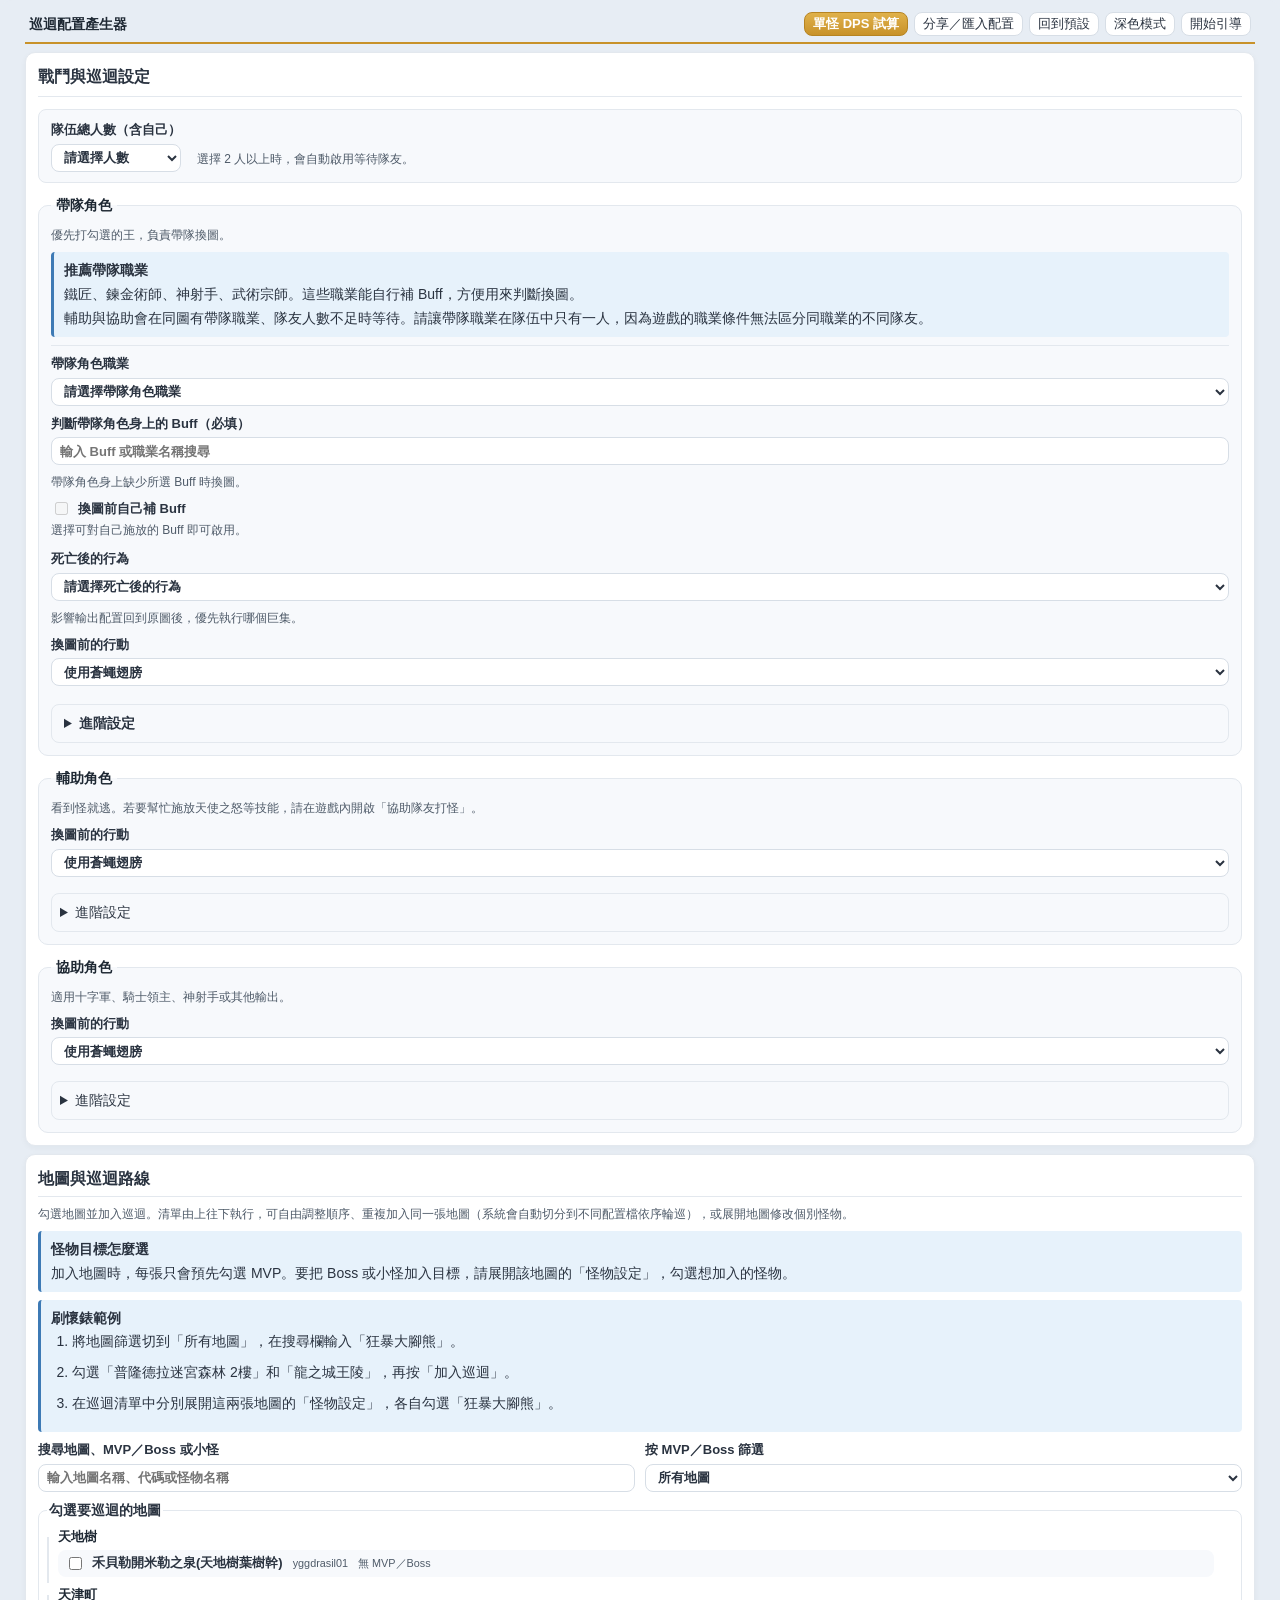
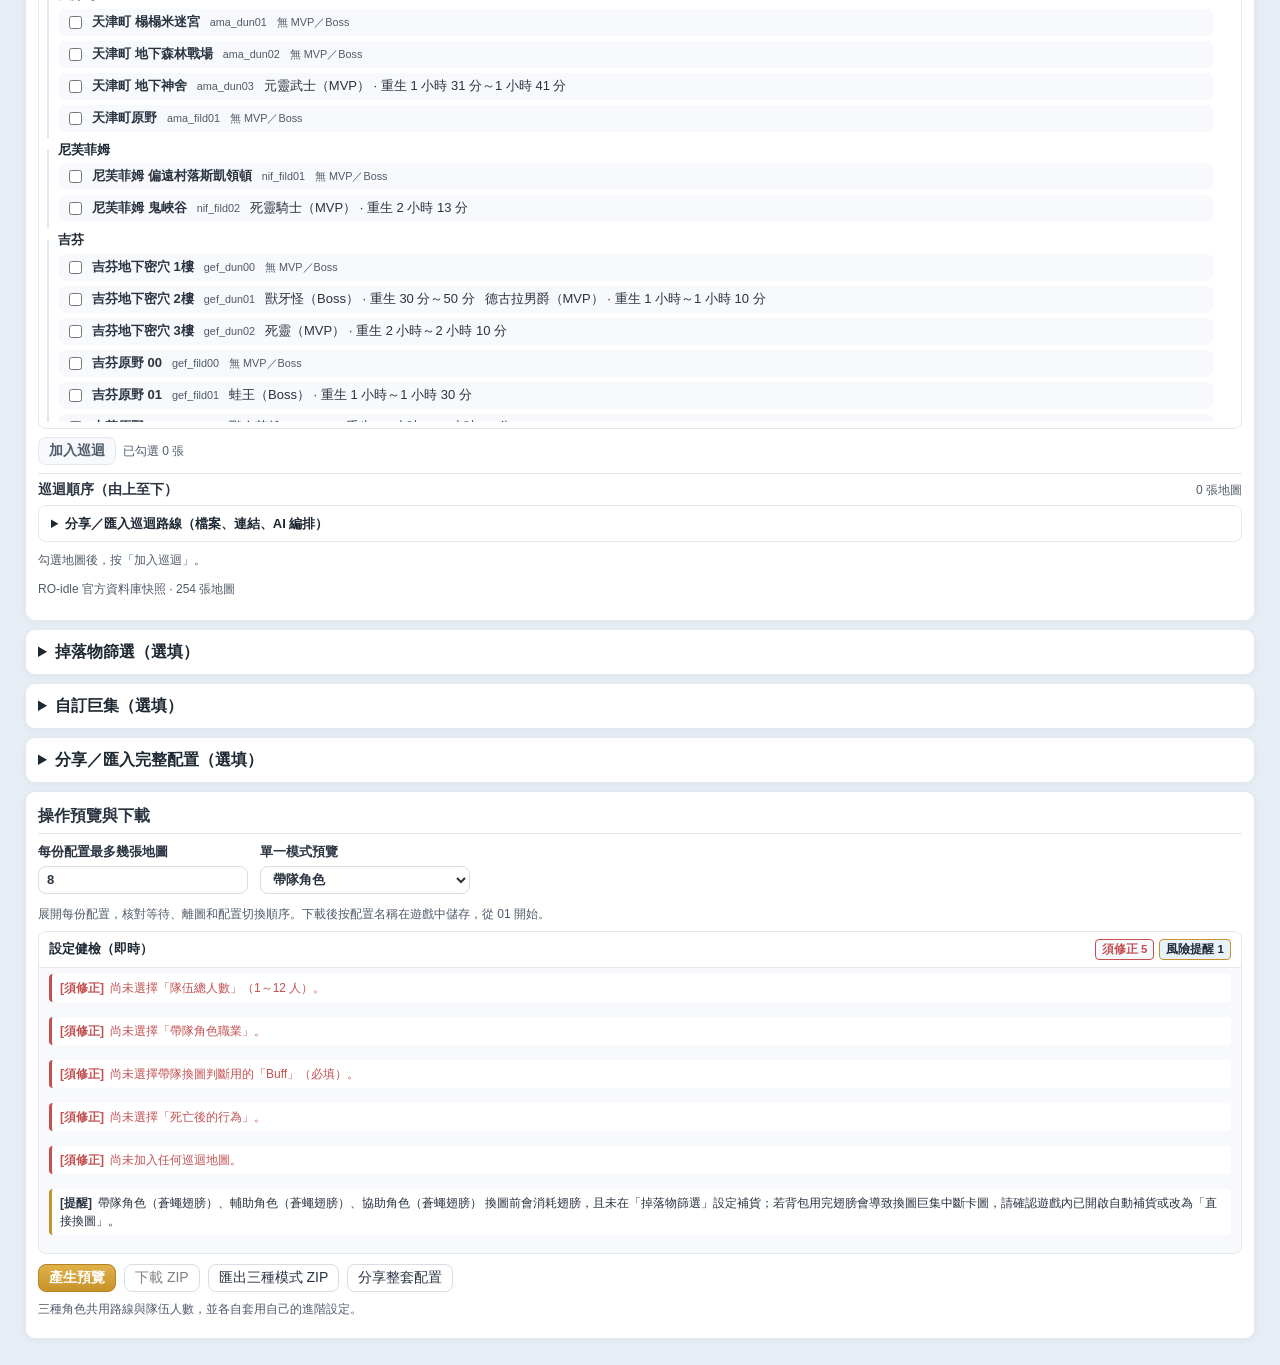
==== commit 379afba8: "Harden share decoding/import, block solo follower loop bug, and add live config health check" ====
--- a/index.html
+++ b/index.html
@@ -1011,6 +1011,21 @@
 .preview-checklist { margin: 0 0 10px; padding: 8px 10px; border-left: 3px solid var(--gold); border-radius: 4px; background: var(--using); font-size: 12px; line-height: 1.55; color: var(--ink); }
 .preview-checklist[data-warn="true"] { border-left-color: var(--danger); color: var(--danger); }
 .preview-checklist ol { margin: 4px 0 0; padding-inline-start: 1.4em; }
+.health-check { margin: 0 0 10px; border: 1px solid var(--line); border-radius: 8px; background: var(--head); overflow: hidden; }
+.health-head { display: flex; flex-wrap: wrap; align-items: center; justify-content: space-between; gap: 6px; padding: 7px 10px; background: var(--paper); border-bottom: 1px solid var(--line); }
+.health-head strong { font-size: 13px; color: var(--title); }
+.health-counts { display: flex; flex-wrap: wrap; gap: 5px; font-size: 11.5px; font-weight: 600; }
+.health-pill { padding: 1px 6px; border-radius: 4px; border: 1px solid var(--line); background: var(--head); color: var(--dim); }
+.health-pill.is-error { border-color: var(--danger); color: var(--danger); }
+.health-pill.is-warn { border-color: var(--gold); color: var(--title); background: var(--using); }
+.health-pill.is-ok { border-color: var(--accent); color: var(--accent); background: var(--using); }
+.health-list { margin: 0; padding: 6px 10px 8px; list-style: none; display: grid; gap: 5px; font-size: 12px; line-height: 1.5; }
+.health-item { padding: 5px 8px; border-radius: 4px; border-left: 3px solid var(--line); background: var(--paper); color: var(--ink); }
+.health-item.is-error { border-left-color: var(--danger); color: var(--danger); }
+.health-item.is-warn { border-left-color: var(--gold); }
+.health-item.is-info { border-left-color: var(--accent); color: var(--dim); }
+.health-item.is-ok { border-left-color: var(--accent); background: var(--using); color: var(--title); font-weight: 600; }
+.health-tag { display: inline-block; margin-inline-end: 6px; font-weight: 700; }
 .route-next.route-next-warn { color: var(--danger); font-weight: 600; }
 .map-in-route-badge { display: inline-block; margin-inline-start: 6px; padding: 0 5px; border-radius: 4px; font-size: 11px; font-weight: 600; background: var(--using); border: 1px solid var(--line); color: var(--accent); }
 #route > li { margin-bottom: 6px; }
@@ -1471,6 +1486,7 @@
 </select></label>
 </div>
 <p id="preview-note" class="section-help">展開每份配置，核對等待、離圖和配置切換順序。下載後按配置名稱在遊戲中儲存，從 01 開始。</p>
+<div id="health-check" class="health-check" aria-live="polite"></div>
 <div class="actions"><button class="btn primary" type="submit">產生預覽</button><button class="btn" id="download" type="button" disabled>下載 ZIP</button><button class="btn" id="download-all-modes" type="submit">匯出三種模式 ZIP</button><button class="btn" id="preview-share-config" type="button">分享整套配置</button></div>
 <p class="section-help">三種角色共用路線與隊伍人數，並各自套用自己的進階設定。</p>
 <p id="status" role="status"></p>
@@ -1655,6 +1671,9 @@
     const baseMacros = [...firstMacros, ...lastMacros];
     const partySize = Number(options.partySize);
     if (!Number.isInteger(partySize) || partySize < 1 || partySize > 12) throw new Error("隊伍總人數請填 1～12 人。");
+    if (options.mode === "follower" && partySize < 2) {
+      throw new Error("輔助與協助模式須搭配 2 人以上隊伍才能跟隨換圖；單人掛機請使用「帶隊角色」模式。");
+    }
     const teammateThreshold = partySize - 1;
     const partyBelow = options.mode === "follower" && partySize > 1 ? teammateThreshold : null;
     const buff = options.buff.trim().toUpperCase();
@@ -1948,17 +1967,182 @@
     return bytesToBase64Url(bytes);
   }
 
+  const maxShareTokenChars = 120_000;
+  const maxShareInflatedBytes = 512 * 1024;
+
   function decodeShareToken(token, codec = globalThis.fflate) {
     try {
+      if (String(token ?? "").length > maxShareTokenChars) {
+        throw new Error("分享連結資料過大，已拒絕載入。");
+      }
       const bytes = base64UrlToBytes(token);
-      const text = codec.strFromU8(codec.inflateSync(bytes));
+      let total = 0;
+      const chunks = [];
+      const inflater = new codec.Inflate((chunk, final) => {
+        total += chunk.length;
+        if (total > maxShareInflatedBytes) throw new Error("解壓後資料超過安全上限。");
+        chunks.push(chunk);
+      });
+      inflater.push(bytes, true);
+      const merged = new Uint8Array(total);
+      let offset = 0;
+      for (const chunk of chunks) {
+        merged.set(chunk, offset);
+        offset += chunk.length;
+      }
+      const text = codec.strFromU8(merged);
       return JSON.parse(text);
-    } catch {
+    } catch (error) {
+      if (/過大|安全上限/.test(error?.message)) throw error;
       throw new Error("分享連結資料損壞或格式不正確，請確認已完整複製。");
     }
   }
 
-  globalThis.RoConfigBuilder = {validateBase, generate, planSegments, parseRoutePlan, encodeShareToken, decodeShareToken};
+  const jobFamilyBuffGroups = {
+    monk: ["acolyte", "monk"],
+    priest: ["acolyte", "priest"],
+    knight: ["swordman", "knight"],
+    crusader: ["swordman", "crusader"],
+    wizard: ["mage", "wizard"],
+    sage: ["mage", "sage"],
+    hunter: ["archer", "hunter"],
+    bard: ["archer", "bard"],
+    dancer: ["archer", "dancer"],
+    assassin: ["thief", "assassin"],
+    rogue: ["thief", "rogue"],
+    blacksmith: ["merchant", "blacksmith"],
+    alchemist: ["merchant", "alchemist"],
+  };
+
+  function runHealthCheck(state) {
+    const items = [];
+    const add = (level, text) => items.push({level, text});
+    const {
+      route = [], partySize, targetJob, buff, buffBeforeMove, waitPosition,
+      combatMode, groupSize, macros = [], roleActions = {}, customCombat = false,
+      onlyMvp = true, itemSettings = null, hasUnsavedLootEdits = false, buffJobs = [],
+    } = state;
+
+    const pSize = Number(partySize);
+    if (!Number.isInteger(pSize) || pSize < 1 || pSize > 12) {
+      add("error", "尚未選擇「隊伍總人數」（1～12 人）。");
+    }
+    if (!targetJob) {
+      add("error", "尚未選擇「帶隊角色職業」。");
+    }
+    if (!buff) {
+      add("error", "尚未選擇帶隊換圖判斷用的「Buff」（必填）。");
+    }
+    if (!["top", "bottom"].includes(waitPosition)) {
+      add("error", "尚未選擇「死亡後的行為」。");
+    }
+    if (!route.length) {
+      add("error", "尚未加入任何巡迴地圖。");
+    }
+    if (Number.isInteger(pSize) && pSize === 1 && combatMode !== "output") {
+      add("error", "隊伍總人數為 1 人時，不可使用「輔助／協助角色」模式（單人請改選「帶隊角色」）。");
+    }
+
+    // Adjacent duplicate check
+    if (route.length > 1) {
+      for (let i = 0; i < route.length; i++) {
+        const cur = route[i];
+        const nextRow = route[(i + 1) % route.length];
+        if (cur.map.id === nextRow.map.id) {
+          const where = i === route.length - 1
+            ? `末站（${String(i + 1).padStart(2, "0")}）回到起點（01）`
+            : `第 ${String(i + 1).padStart(2, "0")} 與第 ${String(i + 2).padStart(2, "0")} 站`;
+          add("error", `${where}為同一張地圖「${cur.map.name}」，相鄰不可重複，請穿插其他地圖或調整順序。`);
+          break;
+        }
+      }
+    }
+
+    // Segmentation & macro cap check
+    let groups = [];
+    if (route.length) {
+      try {
+        const planned = planSegments(route, {
+          macros,
+          partySize: Number.isInteger(pSize) ? pSize : 1,
+          groupSize: Number(groupSize) || 8,
+          customCombat,
+          onlyMvp,
+          mode: combatMode === "output" ? "leader" : "follower",
+          supportOnly: combatMode === "support",
+        });
+        groups = planned.groups;
+        if (groups.length > 10) {
+          add("error", `目前將切分為 ${groups.length} 份配置檔，超過遊戲單角色 10 份上限，請減少重複切段或縮短路線。`);
+        } else if (groups.length > 1) {
+          const names = groups.map(g => g.name).join("、");
+          add("info", `路線將自動切分為 ${groups.length} 份配置（${names}），遊戲內請嚴格依編號儲存，全員從 01 啟動。`);
+        }
+      } catch (error) {
+        add("error", error.message);
+      }
+    }
+
+    // Buff vs leader job mismatch when buffBeforeMove is enabled
+    if (buffBeforeMove && buff && targetJob && buffJobs.length) {
+      const allowedGroups = new Set(jobFamilyBuffGroups[targetJob] ?? []);
+      const allowedBuffs = new Set(
+        buffJobs.filter(j => allowedGroups.has(j.id)).flatMap(j => j.buffs.map(([id]) => id)),
+      );
+      if (allowedGroups.size && !allowedBuffs.has(buff)) {
+        const buffLabel = buffJobs.flatMap(j => j.buffs).find(([id]) => id === buff)?.[1] ?? buff;
+        add("warn", `已勾選「換圖前自己補 Buff」，但「${buffLabel}」不屬於所選帶隊職業的技能；若角色無法施放會卡在原圖，請取消自補或改選本職 Buff。`);
+      }
+    }
+
+    // Fly / Butterfly wing departure without configured restock/townBuy
+    const suppliedIds = new Set([
+      ...(itemSettings?.config?.restock ?? []).map(r => r.itemId),
+      ...(itemSettings?.config?.townBuy ?? []).map(r => r.itemId),
+    ]);
+    const wingRoles = [];
+    for (const [label, action] of Object.entries(roleActions)) {
+      if (action === "fly" && !suppliedIds.has(601)) wingRoles.push(`${label}（蒼蠅翅膀）`);
+      if (action === "butterfly" && !suppliedIds.has(602)) wingRoles.push(`${label}（蝴蝶翅膀）`);
+    }
+    if (wingRoles.length) {
+      add("warn", `${wingRoles.join("、")} 換圖前會消耗翅膀，且未在「掉落物篩選」設定補貨；若背包用完翅膀會導致換圖巨集中斷卡圖，請確認遊戲內已開啟自動補貨或改為「直接換圖」。`);
+    }
+
+    // Maps with 0 targets selected while onlyMvp is enabled
+    if (onlyMvp && route.length) {
+      const emptyTargetMaps = [...new Set(route.filter(r => !r.targets?.length).map(r => r.map.name))];
+      if (emptyTargetMaps.length) {
+        const sample = emptyTargetMaps.slice(0, 3).join("、") + (emptyTargetMaps.length > 3 ? ` 等 ${emptyTargetMaps.length} 張` : "");
+        add("warn", `已開啟「只找勾選的怪物」，但 ${sample} 目前未勾選任何怪物（走到該圖不會主動打怪，只會待到換圖）。`);
+      }
+    }
+
+    // Per-monster smallRules present while customCombat is off
+    const hasPerMapRules = route.some(r => Object.values(r.smallRules ?? {}).some(rule => rule?.action || rule?.escape !== undefined));
+    if (hasPerMapRules && !customCombat) {
+      add("warn", "部分地圖已填寫個別怪物規則，但尚未勾選「啟用自訂攻擊、逃生與選怪規則」，匯出時這些個別規則不會生效。");
+    }
+
+    // Unapplied loot edits
+    if (hasUnsavedLootEdits) {
+      add("warn", "「掉落物篩選」中有尚未按「套用到巡迴」的修改，目前匯出不會包含這些道具設定。");
+    }
+
+    // Single map note
+    if (route.length === 1) {
+      add("info", "目前只加入 1 張地圖，匯出後角色會停留在此地圖定點掛機，不會換圖。");
+    }
+
+    // Party uniqueness reminder
+    if (Number.isInteger(pSize) && pSize >= 2) {
+      add("info", "多人群組巡迴時，請確保隊伍中「帶隊職業」只有 1 人，避免輔助／協助誤判同職業隊友。");
+    }
+
+    return items;
+  }
+
+  globalThis.RoConfigBuilder = {validateBase, generate, planSegments, parseRoutePlan, encodeShareToken, decodeShareToken, runHealthCheck};
 })();
 
 </script>
@@ -1991,6 +2175,7 @@
   byId("preview").replaceChildren();
   byId("download").disabled = true;
   status("");
+  renderHealthCheck();
 }
 
 const itemSectionKeys = {
@@ -3637,6 +3822,91 @@
   return fragment;
 }
 
+function renderHealthCheck() {
+  const host = byId("health-check");
+  if (!host || !byId("role-output-action")) return;
+  const roleId = byId("combatMode")?.value || "output";
+  const customCombatChecked = checked(roleId === "output" ? "customCombat" : `role-${roleId}-customCombat`);
+  const onlyMvpChecked = customCombatChecked
+    ? checked(roleId === "output" ? "onlyMvp" : `role-${roleId}-onlyMvp`)
+    : roleId !== "support";
+  let macros = customMacros;
+  try {
+    const parsed = JSON.parse(value("macros"));
+    if (Array.isArray(parsed)) macros = parsed;
+  } catch {}
+  const roleActions = Object.fromEntries(combatRoles.map(({id, label}) => [label, byId(`role-${id}-action`)?.value ?? ""]));
+  let hasUnsavedLootEdits = false;
+  if (lootEdit) {
+    const editedCount = lootEdit.sell.size + lootEdit.store.size + lootEdit.warehouse.size + lootEdit.shop.size;
+    if (editedCount > 0) {
+      const currentSnap = JSON.stringify(buildItemSettings().config);
+      const appliedSnap = itemSettings ? JSON.stringify(itemSettings.config) : "";
+      hasUnsavedLootEdits = currentSnap !== appliedSnap;
+    }
+  }
+  const findings = RoConfigBuilder.runHealthCheck({
+    route,
+    partySize: value("partySize"),
+    targetJob: value("targetJob"),
+    buff: value("buff"),
+    buffBeforeMove: !byId("buffBeforeMove").disabled && checked("buffBeforeMove"),
+    waitPosition: value("waitPosition"),
+    combatMode: roleId,
+    groupSize: value("groupSize"),
+    macros,
+    roleActions,
+    customCombat: customCombatChecked,
+    onlyMvp: onlyMvpChecked,
+    itemSettings,
+    hasUnsavedLootEdits,
+    buffJobs,
+  });
+
+  const errors = findings.filter(f => f.level === "error").length;
+  const warns = findings.filter(f => f.level === "warn").length;
+  const head = element("div", "");
+  head.className = "health-head";
+  head.append(element("strong", "設定健檢（即時）"));
+  const counts = element("div", "");
+  counts.className = "health-counts";
+  if (errors) {
+    const p = element("span", `須修正 ${errors}`);
+    p.className = "health-pill is-error";
+    counts.append(p);
+  }
+  if (warns) {
+    const p = element("span", `風險提醒 ${warns}`);
+    p.className = "health-pill is-warn";
+    counts.append(p);
+  }
+  if (!errors && !warns) {
+    const p = element("span", "無阻礙與高風險項");
+    p.className = "health-pill is-ok";
+    counts.append(p);
+  }
+  head.append(counts);
+
+  const list = element("ul", "");
+  list.className = "health-list";
+  const labels = {error: "須修正", warn: "提醒", info: "說明"};
+  if (!errors && !warns) {
+    const okRow = element("li", "");
+    okRow.className = "health-item is-ok";
+    okRow.textContent = "基本檢查通過，可直接按「產生預覽」確認並下載。";
+    list.append(okRow);
+  }
+  for (const item of findings) {
+    const li = element("li", "");
+    li.className = `health-item is-${item.level}`;
+    const tag = element("span", `[${labels[item.level]}]`);
+    tag.className = "health-tag";
+    li.append(tag, item.text);
+    list.append(li);
+  }
+  host.replaceChildren(head, list);
+}
+
 function renderPreview() {
   const nodes = [];
   if (results.length > 1) {
@@ -3984,6 +4254,9 @@
       options[id] = value(id);
     }
     if (exportAll) {
+      if (Number(options.partySize) < 2) {
+        throw new Error("單人（1 人）模式不需要輔助與協助配置，請直接點「產生預覽」並「下載 ZIP」。");
+      }
       const leaderSkill = leaderBuffs().find(([id]) => id === options.buff);
       const leaderPrecast = leaderSkill && leaderSkill[2].scope !== "others" && checked("buffBeforeMove");
       const perRole = combatRoles.map(({id, label, mode, supportOnly}) => {
@@ -4201,11 +4474,28 @@
   const mapsById = new Map(maps.map(map => [map.id, map]));
   for (const row of draft.route ?? []) {
     const map = mapsById.get(row.mapId);
-    if (map) route.push({map, targets: [...(row.targets ?? [])], smallRules: structuredClone(row.smallRules ?? {})});
+    if (!map) continue;
+    const validMonIds = new Set(map.monsters.map(m => m.id));
+    const safeTargets = (Array.isArray(row.targets) ? row.targets : [])
+      .filter(id => Number.isInteger(id) && validMonIds.has(id));
+    const safeRules = {};
+    if (row.smallRules && typeof row.smallRules === "object" && !Array.isArray(row.smallRules)) {
+      for (const [k, rule] of Object.entries(row.smallRules)) {
+        if (k === "__proto__" || k === "constructor" || k === "prototype") continue;
+        const monId = Number(k);
+        if (!validMonIds.has(monId) || !rule || typeof rule !== "object") continue;
+        const clean = {};
+        if (["attack", "priority", "defend", "lure"].includes(rule.action)) clean.action = rule.action;
+        if (["", "sight", "attacked", "afterTarget"].includes(rule.escape)) clean.escape = rule.escape;
+        if (Object.keys(clean).length) safeRules[monId] = clean;
+      }
+    }
+    route.push({map, targets: safeTargets, smallRules: safeRules});
   }
   for (const id of draft.selectedMaps ?? []) if (mapsById.has(id)) selectedMaps.add(id);
   if (fields) {
     for (const field of draftFields()) {
+      if (!Object.hasOwn(fields, field.id)) continue;
       const saved = fields[field.id];
       if (field.type === "checkbox" && typeof saved === "boolean") field.checked = saved;
       else if (field.type !== "checkbox" && typeof saved === "string" && field.id !== "buff") {
@@ -4218,7 +4508,10 @@
   populateLeaderBuffs(fields?.buff);
   if (typeof savedBuffLevel === "string") byId("routeBuffLevel").value = savedBuffLevel;
   if (Array.isArray(draft.customMacros)) {
-    customMacros = structuredClone(draft.customMacros).map(normalizeMacroActions);
+    customMacros = structuredClone(draft.customMacros)
+      .filter(m => m && typeof m === "object" && !Array.isArray(m) && Array.isArray(m.steps))
+      .slice(0, 10)
+      .map(normalizeMacroActions);
     byId("macros").value = JSON.stringify(customMacros, null, 2);
   }
   if (draft.itemSettings) setItemSettings(readItemSettings(draft.itemSettings));
@@ -4454,9 +4747,10 @@
   for (const {id} of combatRoles) renderRouteOr(id);
   renderRoute();
   renderMapChoices();
+  renderHealthCheck();
   routeDraftReady = maps.length > 0;
   applySharedHashOnLoad();
-  byId("generator").addEventListener("change", saveRouteDraft);
+  byId("generator").addEventListener("change", () => { renderHealthCheck(); saveRouteDraft(); });
   window.addEventListener("pagehide", saveRouteDraft);
 });
 
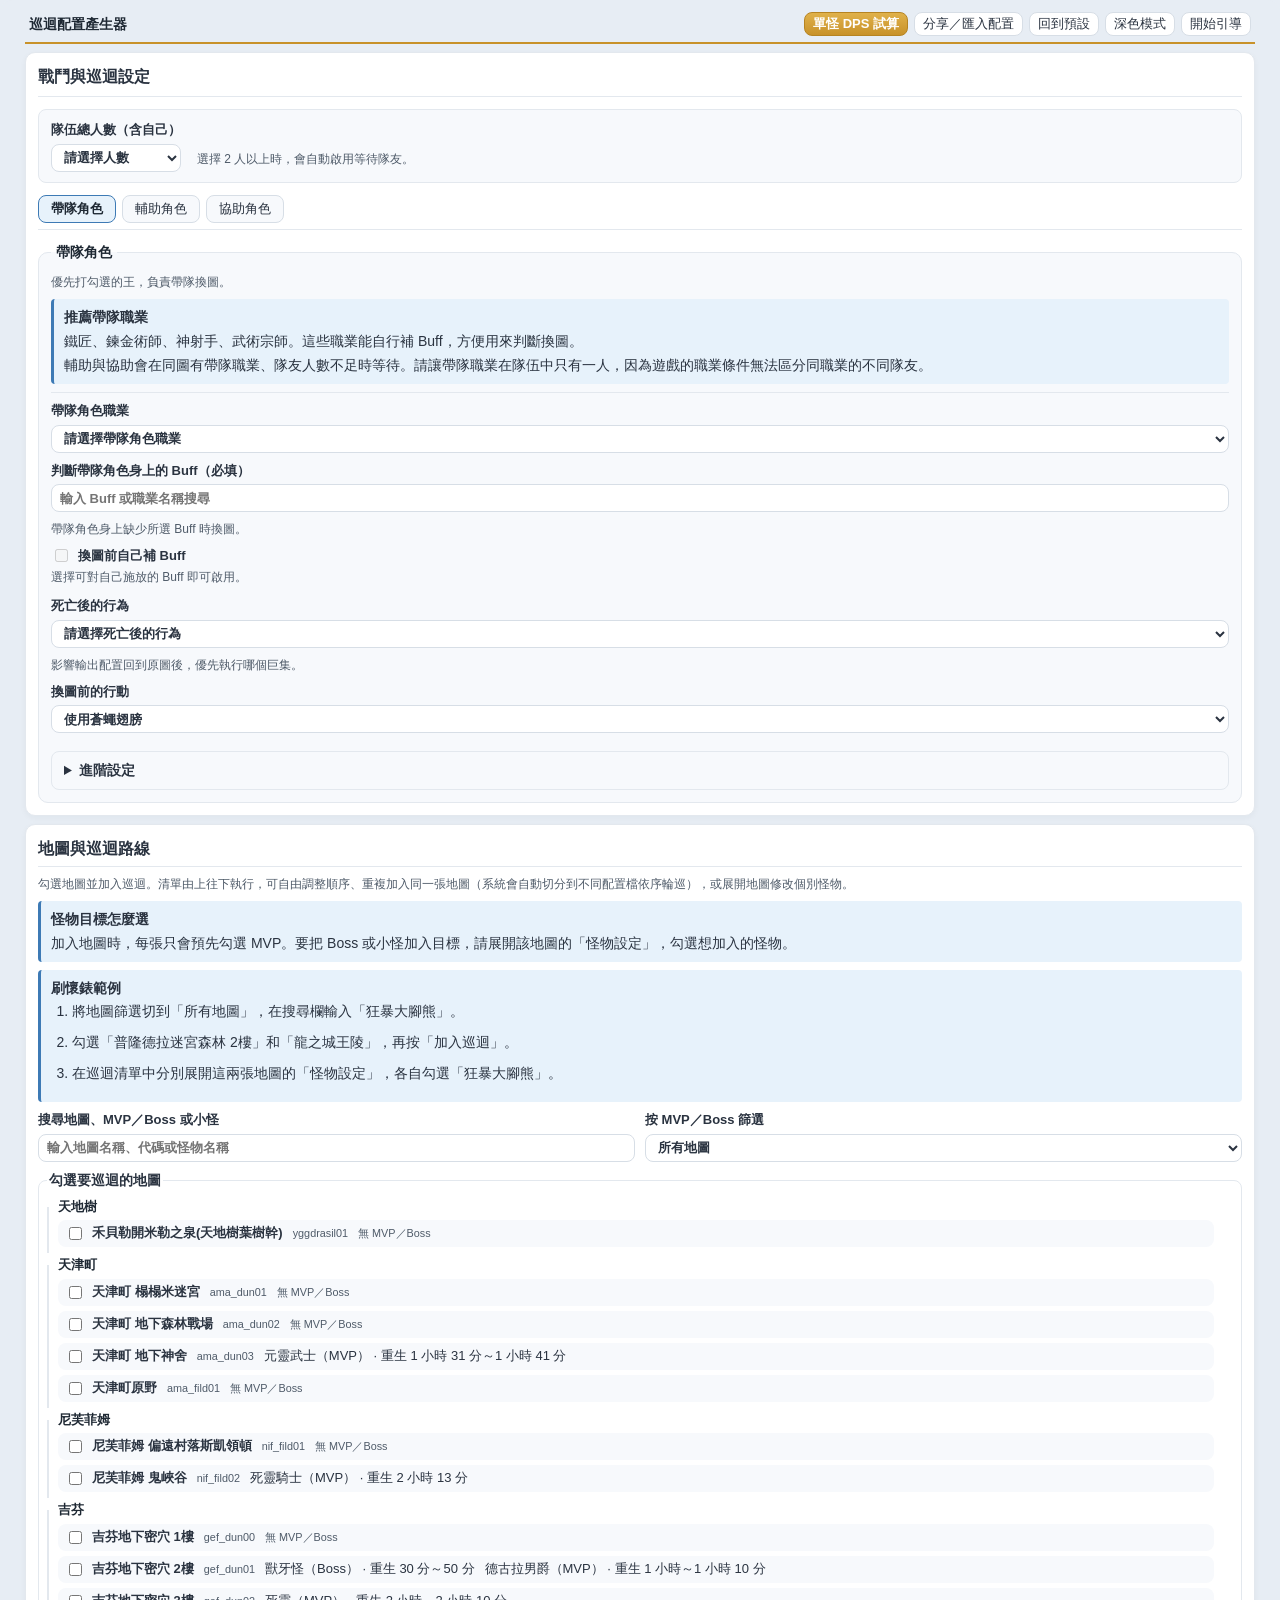
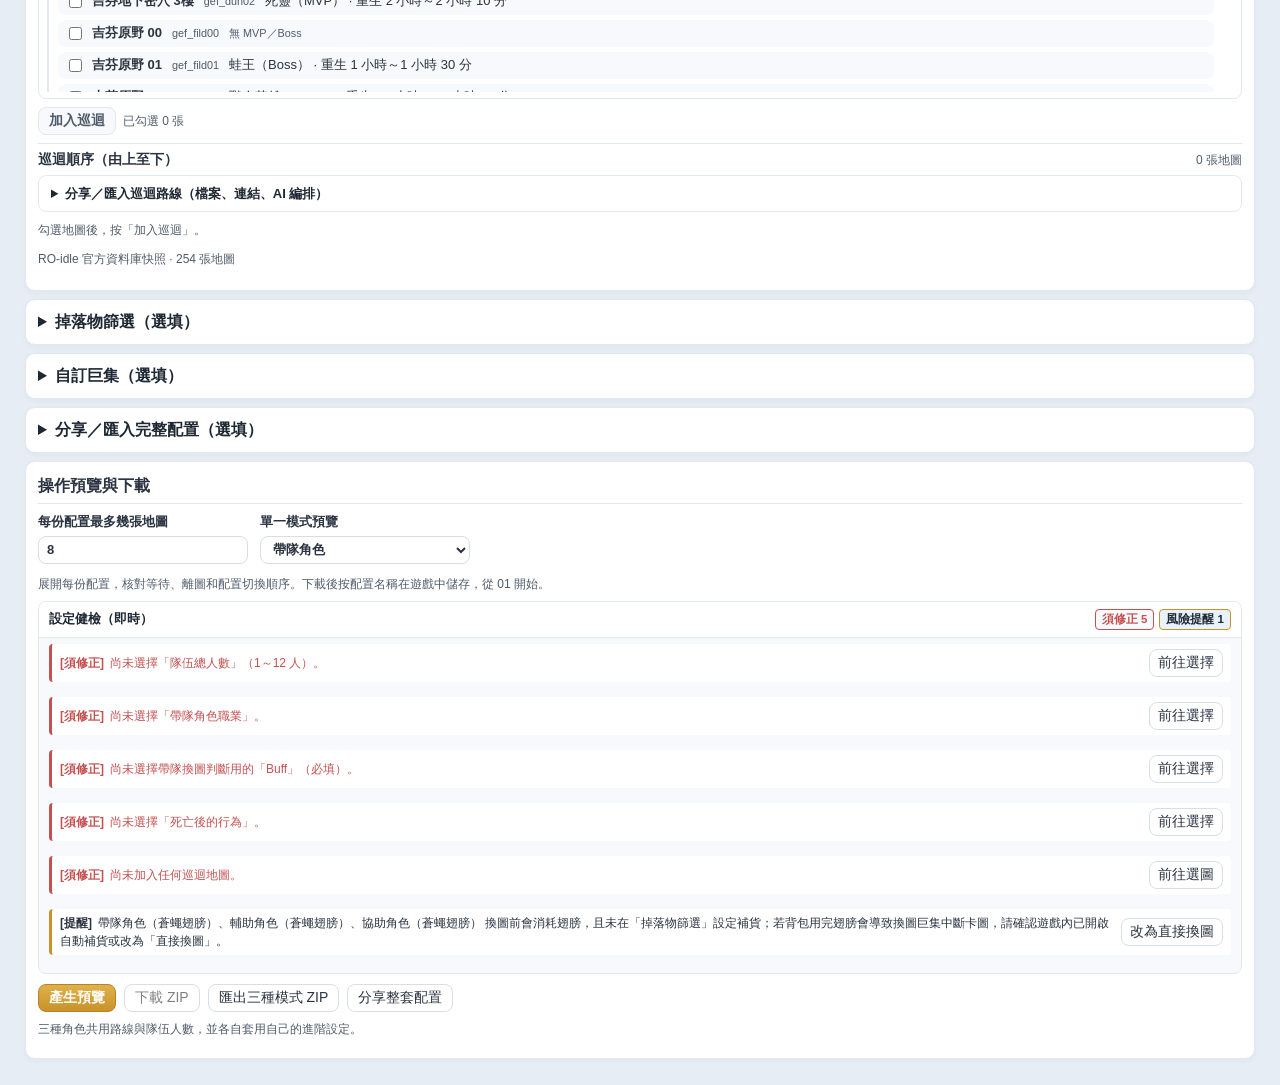
==== commit 7875292e: "Fix solo/waiting macro logic and add 6 UX improvements to route generator" ====
--- a/index.html
+++ b/index.html
@@ -906,6 +906,7 @@
 #custom-macro-details > summary, #loot-details > summary, #config-share-details > summary { margin: -2px 0; color: var(--title); font-size: 16px; font-weight: 700; cursor: pointer; }
 #custom-macro-details[open] > summary, #loot-details[open] > summary, #config-share-details[open] > summary { margin-bottom: 10px; }
 #loot-applied { margin-inline-start: 8px; padding: 2px 6px; border-radius: 4px; background: var(--using); color: var(--accent); font-size: 12px; }
+#loot-dirty { margin-inline-start: 6px; padding: 2px 6px; border-radius: 4px; border: 1px solid var(--gold); background: var(--using); color: var(--title); font-size: 12px; font-weight: 600; }
 @media (max-width: 720px) {
   .macro-head { grid-template-columns: 1fr 1fr; align-items: end; }
   .macro-condition-row { grid-template-columns: 1fr auto; }
@@ -1020,12 +1021,30 @@
 .health-pill.is-warn { border-color: var(--gold); color: var(--title); background: var(--using); }
 .health-pill.is-ok { border-color: var(--accent); color: var(--accent); background: var(--using); }
 .health-list { margin: 0; padding: 6px 10px 8px; list-style: none; display: grid; gap: 5px; font-size: 12px; line-height: 1.5; }
-.health-item { padding: 5px 8px; border-radius: 4px; border-left: 3px solid var(--line); background: var(--paper); color: var(--ink); }
+.health-item { display: flex; flex-wrap: wrap; align-items: center; justify-content: space-between; gap: 6px 10px; padding: 5px 8px; border-radius: 4px; border-left: 3px solid var(--line); background: var(--paper); color: var(--ink); }
+.health-item-text { flex: 1 1 220px; min-width: 0; }
+.health-action { flex: 0 0 auto; }
 .health-item.is-error { border-left-color: var(--danger); color: var(--danger); }
 .health-item.is-warn { border-left-color: var(--gold); }
 .health-item.is-info { border-left-color: var(--accent); color: var(--dim); }
 .health-item.is-ok { border-left-color: var(--accent); background: var(--using); color: var(--title); font-weight: 600; }
 .health-tag { display: inline-block; margin-inline-end: 6px; font-weight: 700; }
+.buff-quick { display: flex; flex-wrap: wrap; align-items: center; gap: 5px; margin: 2px 0 6px; }
+.buff-quick-label { font-size: 12px; color: var(--dim); }
+.buff-quick .btn[aria-pressed="true"] { border-color: var(--accent); background: var(--using); color: var(--title); font-weight: 700; }
+.role-tabs { display: flex; flex-wrap: wrap; gap: 6px; padding-bottom: 6px; border-bottom: 1px solid var(--line); }
+.role-tabs .role-tab { height: 28px; padding: 0 12px; font-size: 13px; background: var(--head); }
+.role-tabs .role-tab[aria-selected="true"] { border-color: var(--accent); background: var(--using); color: var(--title); font-weight: 700; }
+#route > li[draggable="true"] .route-index { cursor: grab; }
+#route > li.is-dragging { opacity: .55; }
+#route > li.is-drag-over { border-color: var(--accent); background: var(--using); }
+.route-overview { margin: 0 0 10px; padding: 8px 10px; border: 1px solid var(--line); border-radius: 8px; background: var(--head); }
+.route-overview > strong { display: block; margin-bottom: 6px; font-size: 13px; color: var(--title); }
+.route-flow { display: flex; flex-wrap: wrap; align-items: center; gap: 5px 6px; font-size: 12px; line-height: 1.55; }
+.route-flow-group { display: inline-flex; flex-wrap: wrap; align-items: center; gap: 4px; padding: 3px 7px; border: 1px solid var(--line); border-radius: 6px; background: var(--paper); }
+.route-flow-profile { padding: 0 5px; border-radius: 4px; background: var(--using); color: var(--accent); font-weight: 700; font-size: 11px; }
+.route-flow-map { color: var(--ink); }
+.route-flow-arrow { color: var(--dim); font-weight: 700; }
 .route-next.route-next-warn { color: var(--danger); font-weight: 600; }
 .map-in-route-badge { display: inline-block; margin-inline-start: 6px; padding: 0 5px; border-radius: 4px; font-size: 11px; font-weight: 600; background: var(--using); border: 1px solid var(--line); color: var(--accent); }
 #route > li { margin-bottom: 6px; }
@@ -1294,6 +1313,7 @@
         <label>判斷帶隊角色身上的 Buff（必填）<input id="buff-search" type="text" list="buff-options" autocomplete="off" placeholder="輸入 Buff 或職業名稱搜尋" required></label>
         <datalist id="buff-options"></datalist>
         <input id="buff" type="hidden">
+        <div id="leader-buff-quick" class="buff-quick" hidden></div>
         <p class="section-help">帶隊角色身上缺少所選 Buff 時換圖。</p>
         <div id="route-buff-options">
           <label class="check"><input id="buffBeforeMove" type="checkbox" disabled>換圖前自己補 Buff</label>
@@ -1364,6 +1384,7 @@
 <div id="route-sequence-bar" class="route-sequence-bar" hidden>
   <label>依目前編號自訂順序<input id="route-sequence-input" type="text" placeholder="例：1 2 3 4 3 2 1 5" autocomplete="off"></label>
   <button class="btn primary" id="route-sequence-apply" type="button">套用順序</button>
+  <button class="btn" id="route-sequence-pingpong" type="button" title="將目前路線自動接上回程（例：1 2 3 4 → 1 2 3 4 3 2）">一鍵往返</button>
   <p id="route-sequence-status" role="status"></p>
 </div>
 <div id="route-split-banner" class="route-split-banner" role="status" hidden></div>
@@ -1406,7 +1427,7 @@
 </section>
 <section id="loot-section">
 <details id="loot-details">
-  <summary>掉落物篩選（選填）<span id="loot-applied" role="status" hidden></span></summary>
+  <summary>掉落物篩選（選填）<span id="loot-applied" role="status" hidden></span><span id="loot-dirty" role="status" hidden>有未套用修改</span></summary>
   <p class="section-help">直接選擇每種道具回城時要不處理、出售或存倉。套用後會一起匯出到巡迴配置。</p>
   <details>
     <summary>匯入原有道具設定（選填）</summary>
@@ -1693,7 +1714,7 @@
     if (options.mode === "follower" && wait && !/^[a-z_]{1,32}$/.test(leaderJob)) {
       throw new Error("請選擇帶隊角色職業，供輔助與協助判斷是否等待。");
     }
-    if (!["top", "bottom"].includes(options.waitPosition)) throw new Error("請選擇死亡後的行為。");
+    if (wait && !["top", "bottom"].includes(options.waitPosition)) throw new Error("請選擇死亡後的行為。");
     const buffBeforeMove = options.mode === "leader" && options.buffBeforeMove;
     const routeBuffLevel = Number(options.routeBuffLevel);
     if (buffBeforeMove && (!Number.isInteger(routeBuffLevel) || routeBuffLevel < 1 || routeBuffLevel > 10)) {
@@ -1793,13 +1814,14 @@
         name: `隊友少於${waitBelow}人_${buffBeforeMove ? "補 Buff 並等待" : "等待"}`,
         cooldownSec: waitCooldown,
         cond: {
-          ...(buffBeforeMove ? {} : {maps: mapIds, inParty: true}),
+          inParty: true,
+          ...(buffBeforeMove ? {} : {maps: mapIds}),
           partyBelow: waitBelow,
           ...(options.mode === "follower" ? {allyJobs: [leaderJob]} : {}),
         },
         steps: [...(buffBeforeMove ? [{do: "skill", skill: buff, lv: routeBuffLevel}] : []), {do: "wait", sec: waitSeconds}],
       }] : [];
-      const waitLast = options.waitPosition === "bottom";
+      const waitLast = options.waitPosition !== "top";
       const followerWait = options.mode === "follower";
       config.macros = [
         ...(followerWait ? waiting : []),
@@ -2016,7 +2038,7 @@
 
   function runHealthCheck(state) {
     const items = [];
-    const add = (level, text) => items.push({level, text});
+    const add = (level, text, action = null) => items.push(action ? {level, text, action} : {level, text});
     const {
       route = [], partySize, targetJob, buff, buffBeforeMove, waitPosition,
       combatMode, groupSize, macros = [], roleActions = {}, customCombat = false,
@@ -2024,23 +2046,24 @@
     } = state;
 
     const pSize = Number(partySize);
+    const isSolo = Number.isInteger(pSize) && pSize === 1;
     if (!Number.isInteger(pSize) || pSize < 1 || pSize > 12) {
-      add("error", "尚未選擇「隊伍總人數」（1～12 人）。");
-    }
-    if (!targetJob) {
-      add("error", "尚未選擇「帶隊角色職業」。");
+      add("error", "尚未選擇「隊伍總人數」（1～12 人）。", {type: "focus", target: "partySize", label: "前往選擇"});
+    }
+    if (!isSolo && !targetJob) {
+      add("error", "尚未選擇「帶隊角色職業」。", {type: "focus", target: "targetJob", label: "前往選擇"});
     }
     if (!buff) {
-      add("error", "尚未選擇帶隊換圖判斷用的「Buff」（必填）。");
-    }
-    if (!["top", "bottom"].includes(waitPosition)) {
-      add("error", "尚未選擇「死亡後的行為」。");
+      add("error", "尚未選擇帶隊換圖判斷用的「Buff」（必填）。", {type: "focus", target: "buff-search", label: "前往選擇"});
+    }
+    if (!isSolo && !["top", "bottom"].includes(waitPosition)) {
+      add("error", "尚未選擇「死亡後的行為」。", {type: "focus", target: "waitPosition", label: "前往選擇"});
     }
     if (!route.length) {
-      add("error", "尚未加入任何巡迴地圖。");
-    }
-    if (Number.isInteger(pSize) && pSize === 1 && combatMode !== "output") {
-      add("error", "隊伍總人數為 1 人時，不可使用「輔助／協助角色」模式（單人請改選「帶隊角色」）。");
+      add("error", "尚未加入任何巡迴地圖。", {type: "focus", target: "map-search", label: "前往選圖"});
+    }
+    if (isSolo && combatMode !== "output") {
+      add("error", "隊伍總人數為 1 人時，不可使用「輔助／協助角色」模式（單人請改選「帶隊角色」）。", {type: "fix-solo-output", label: "切換為帶隊角色"});
     }
 
     // Adjacent duplicate check
@@ -2052,7 +2075,7 @@
           const where = i === route.length - 1
             ? `末站（${String(i + 1).padStart(2, "0")}）回到起點（01）`
             : `第 ${String(i + 1).padStart(2, "0")} 與第 ${String(i + 2).padStart(2, "0")} 站`;
-          add("error", `${where}為同一張地圖「${cur.map.name}」，相鄰不可重複，請穿插其他地圖或調整順序。`);
+          add("error", `${where}為同一張地圖「${cur.map.name}」，相鄰不可重複，請穿插其他地圖或調整順序。`, {type: "focus", target: "route-section", label: "前往巡迴清單"});
           break;
         }
       }
@@ -2073,13 +2096,13 @@
         });
         groups = planned.groups;
         if (groups.length > 10) {
-          add("error", `目前將切分為 ${groups.length} 份配置檔，超過遊戲單角色 10 份上限，請減少重複切段或縮短路線。`);
+          add("error", `目前將切分為 ${groups.length} 份配置檔，超過遊戲單角色 10 份上限，請減少重複切段或縮短路線。`, {type: "focus", target: "route-section", label: "前往巡迴清單"});
         } else if (groups.length > 1) {
           const names = groups.map(g => g.name).join("、");
           add("info", `路線將自動切分為 ${groups.length} 份配置（${names}），遊戲內請嚴格依編號儲存，全員從 01 啟動。`);
         }
       } catch (error) {
-        add("error", error.message);
+        add("error", error.message, {type: "focus", target: "route-section", label: "前往調整"});
       }
     }
 
@@ -2091,7 +2114,7 @@
       );
       if (allowedGroups.size && !allowedBuffs.has(buff)) {
         const buffLabel = buffJobs.flatMap(j => j.buffs).find(([id]) => id === buff)?.[1] ?? buff;
-        add("warn", `已勾選「換圖前自己補 Buff」，但「${buffLabel}」不屬於所選帶隊職業的技能；若角色無法施放會卡在原圖，請取消自補或改選本職 Buff。`);
+        add("warn", `已勾選「換圖前自己補 Buff」，但「${buffLabel}」不屬於所選帶隊職業的技能；若角色無法施放會卡在原圖，請取消自補或改選本職 Buff。`, {type: "fix-disable-precast", label: "取消自補 Buff"});
       }
     }
 
@@ -2100,13 +2123,28 @@
       ...(itemSettings?.config?.restock ?? []).map(r => r.itemId),
       ...(itemSettings?.config?.townBuy ?? []).map(r => r.itemId),
     ]);
+    const roleActionList = Array.isArray(roleActions)
+      ? roleActions
+      : Object.entries(roleActions).map(([label, action]) => ({id: null, label, action}));
     const wingRoles = [];
-    for (const [label, action] of Object.entries(roleActions)) {
-      if (action === "fly" && !suppliedIds.has(601)) wingRoles.push(`${label}（蒼蠅翅膀）`);
-      if (action === "butterfly" && !suppliedIds.has(602)) wingRoles.push(`${label}（蝴蝶翅膀）`);
+    const wingRoleIds = [];
+    for (const {id, label, action} of roleActionList) {
+      if (isSolo && id && id !== "output") continue;
+      if (action === "fly" && !suppliedIds.has(601)) {
+        wingRoles.push(`${label}（蒼蠅翅膀）`);
+        if (id) wingRoleIds.push(id);
+      }
+      if (action === "butterfly" && !suppliedIds.has(602)) {
+        wingRoles.push(`${label}（蝴蝶翅膀）`);
+        if (id) wingRoleIds.push(id);
+      }
     }
     if (wingRoles.length) {
-      add("warn", `${wingRoles.join("、")} 換圖前會消耗翅膀，且未在「掉落物篩選」設定補貨；若背包用完翅膀會導致換圖巨集中斷卡圖，請確認遊戲內已開啟自動補貨或改為「直接換圖」。`);
+      add(
+        "warn",
+        `${wingRoles.join("、")} 換圖前會消耗翅膀，且未在「掉落物篩選」設定補貨；若背包用完翅膀會導致換圖巨集中斷卡圖，請確認遊戲內已開啟自動補貨或改為「直接換圖」。`,
+        {type: "fix-wings-none", roles: wingRoleIds, label: "改為直接換圖"},
+      );
     }
 
     // Maps with 0 targets selected while onlyMvp is enabled
@@ -2114,19 +2152,19 @@
       const emptyTargetMaps = [...new Set(route.filter(r => !r.targets?.length).map(r => r.map.name))];
       if (emptyTargetMaps.length) {
         const sample = emptyTargetMaps.slice(0, 3).join("、") + (emptyTargetMaps.length > 3 ? ` 等 ${emptyTargetMaps.length} 張` : "");
-        add("warn", `已開啟「只找勾選的怪物」，但 ${sample} 目前未勾選任何怪物（走到該圖不會主動打怪，只會待到換圖）。`);
+        add("warn", `已開啟「只找勾選的怪物」，但 ${sample} 目前未勾選任何怪物（走到該圖不會主動打怪，只會待到換圖）。`, {type: "focus", target: "route-section", label: "前往勾選怪物"});
       }
     }
 
     // Per-monster smallRules present while customCombat is off
     const hasPerMapRules = route.some(r => Object.values(r.smallRules ?? {}).some(rule => rule?.action || rule?.escape !== undefined));
     if (hasPerMapRules && !customCombat) {
-      add("warn", "部分地圖已填寫個別怪物規則，但尚未勾選「啟用自訂攻擊、逃生與選怪規則」，匯出時這些個別規則不會生效。");
+      add("warn", "部分地圖已填寫個別怪物規則，但尚未勾選「啟用自訂攻擊、逃生與選怪規則」，匯出時這些個別規則不會生效。", {type: "fix-enable-custom-combat", label: "立即啟用自訂規則"});
     }
 
     // Unapplied loot edits
     if (hasUnsavedLootEdits) {
-      add("warn", "「掉落物篩選」中有尚未按「套用到巡迴」的修改，目前匯出不會包含這些道具設定。");
+      add("warn", "「掉落物篩選」中有尚未按「套用到巡迴」的修改，目前匯出不會包含這些道具設定。", {type: "fix-apply-loot", label: "立即套用到巡迴"});
     }
 
     // Single map note
@@ -2142,7 +2180,7 @@
     return items;
   }
 
-  globalThis.RoConfigBuilder = {validateBase, generate, planSegments, parseRoutePlan, encodeShareToken, decodeShareToken, runHealthCheck};
+  globalThis.RoConfigBuilder = {validateBase, generate, planSegments, parseRoutePlan, encodeShareToken, decodeShareToken, runHealthCheck, jobFamilyBuffGroups};
 })();
 
 </script>
@@ -2192,6 +2230,7 @@
 };
 const lootChoices = [["none", "不處理"], ["sell", "回城賣"], ["store", "存倉"]];
 let itemSettings = null;
+let lootAppliedSnap = null;
 let lootDraft;
 let lootEdit;
 let lootCategory = "";
@@ -2216,12 +2255,13 @@
   return {format: file.format, version: file.version, name: file.name, job: file.job, sections, config};
 }
 
-function editLoot(file) {
+function editLoot(file, {isApplied = false} = {}) {
   lootDraft = structuredClone(file ?? {format:"ro-idle-autoconfig", version:1, name:"道具設定", job:"", sections:["items"], config:{}});
   const {autoStorage, autoSell, restock, townBuy} = lootDraft.config;
   lootEdit = {sell: new Set(autoSell), store: new Set(autoStorage?.items), enableStorage: false,
     warehouse: new Map((restock ?? []).map(rule => [rule.itemId, rule])),
     shop: new Map((townBuy ?? []).map(rule => [rule.itemId, rule]))};
+  if (isApplied) lootAppliedSnap = JSON.stringify(buildItemSettings().config);
   lootUndo = null;
   lootSupplyId = undefined;
   byId("loot-supply-editor").hidden = true;
@@ -2229,6 +2269,20 @@
   selectLootCategory("");
   byId("loot-search").value = "";
   resetLootResults();
+}
+
+function hasUnsavedLootEdits() {
+  if (!lootEdit) return false;
+  const editedCount = lootEdit.sell.size + lootEdit.store.size + lootEdit.warehouse.size + lootEdit.shop.size;
+  if (!itemSettings && editedCount === 0 && !lootDraft?.config?.lootFilter && !lootDraft?.config?.autoLoot) return false;
+  return JSON.stringify(buildItemSettings().config) !== lootAppliedSnap;
+}
+
+function updateLootDirtyBadge() {
+  const dirty = hasUnsavedLootEdits();
+  const badge = byId("loot-dirty");
+  if (badge) badge.hidden = !dirty;
+  return dirty;
 }
 
 function buildItemSettings() {
@@ -2385,6 +2439,8 @@
   byId("loot-items").replaceChildren(...rows);
   lootSummary(matches.length);
   if (routeDrops && !route.length) byId("loot-status").textContent = "請先將地圖加入巡迴。";
+  updateLootDirtyBadge();
+  renderHealthCheck();
 }
 
 function setLootHandling(items, mode) {
@@ -2480,10 +2536,12 @@
 const lootDetails = byId("loot-details");
 function setItemSettings(settings) {
   itemSettings = settings;
+  lootAppliedSnap = settings ? JSON.stringify(settings.config) : null;
   const applied = byId("loot-applied");
   applied.hidden = !settings;
   applied.textContent = settings ? "已套用到巡迴" : "";
   byId("loot-remove").hidden = !settings;
+  updateLootDirtyBadge();
 }
 const lootCategoryButtons = new Map([["", "全部種類"], ...Object.entries(lootCategories)].map(([key, label]) => {
   const button = element("button", label);
@@ -2502,7 +2560,7 @@
   for (const [key, button] of lootCategoryButtons) button.setAttribute("aria-pressed", String(key === category));
 }
 lootDetails.ontoggle = () => {
-  if (lootDetails.open) editLoot(itemSettings);
+  if (lootDetails.open && !lootEdit) editLoot(itemSettings, {isApplied: true});
 };
 byId("loot-search").oninput = resetLootResults;
 byId("loot-search").onkeydown = event => {
@@ -2537,10 +2595,13 @@
   clearPreview();
   lootDetails.open = false;
 };
-byId("loot-cancel").onclick = () => { lootDetails.open = false; };
+byId("loot-cancel").onclick = () => {
+  editLoot(itemSettings, {isApplied: true});
+  lootDetails.open = false;
+};
 byId("loot-remove").onclick = () => {
   setItemSettings(null);
-  editLoot(null);
+  editLoot(null, {isApplied: true});
   clearPreview();
   byId("loot-status").textContent = "已從巡迴移除道具設定。";
 };
@@ -2822,6 +2883,7 @@
       ? `${route.length} 張地圖（切分 ${groups.length} 份配置）`
       : `${route.length} 張地圖`;
   byId("route-sequence-bar").hidden = route.length < 2;
+  byId("route-sequence-pingpong").disabled = route.length < 3;
   byId("empty-route").hidden = Boolean(route.length);
 
   const banner = byId("route-split-banner");
@@ -2872,11 +2934,45 @@
   const totalByMap = new Map();
   for (const row of route) totalByMap.set(row.map.id, (totalByMap.get(row.map.id) ?? 0) + 1);
   const seenByMap = new Map();
+  let dragRouteIndex = null;
   byId("route").replaceChildren(...route.map((row, index) => {
     const visit = (seenByMap.get(row.map.id) ?? 0) + 1;
     seenByMap.set(row.map.id, visit);
     const meta = stationMeta.get(index);
     const item = element("li", "");
+    item.draggable = route.length > 1;
+    item.addEventListener("dragstart", event => {
+      if (event.target.closest("input, select, button, summary, details, a, textarea")) {
+        event.preventDefault();
+        return;
+      }
+      dragRouteIndex = index;
+      event.dataTransfer.effectAllowed = "move";
+      event.dataTransfer.setData("text/plain", String(index));
+      item.classList.add("is-dragging");
+    });
+    item.addEventListener("dragover", event => {
+      if (dragRouteIndex === null || dragRouteIndex === index) return;
+      event.preventDefault();
+      event.dataTransfer.dropEffect = "move";
+      item.classList.add("is-drag-over");
+    });
+    item.addEventListener("dragleave", () => item.classList.remove("is-drag-over"));
+    item.addEventListener("drop", event => {
+      event.preventDefault();
+      item.classList.remove("is-drag-over");
+      if (dragRouteIndex === null || dragRouteIndex === index) return;
+      const [moved] = route.splice(dragRouteIndex, 1);
+      route.splice(index, 0, moved);
+      dragRouteIndex = null;
+      renderRoute();
+      renderMapChoices();
+      clearPreview();
+    });
+    item.addEventListener("dragend", () => {
+      dragRouteIndex = null;
+      item.classList.remove("is-dragging", "is-drag-over");
+    });
     if (multiProfile && meta?.isGroupStart && index > 0) {
       const splitHead = element("div", "");
       splitHead.className = "route-split-header";
@@ -2888,6 +2984,7 @@
     }
     const order = element("span", String(index + 1).padStart(2, "0"));
     order.className = "route-index";
+    if (route.length > 1) order.title = "可拖曳此卡片調整順序";
     item.append(order);
     const content = element("div", "");
     content.className = "route-content";
@@ -2993,7 +3090,33 @@
   clearPreview();
 }
 
+function applyPingPongRoute() {
+  const statusEl = byId("route-sequence-status");
+  if (route.length < 3) {
+    statusEl.dataset.error = "true";
+    statusEl.textContent = "至少需要 3 站地圖才能產生往返路線（例：1 2 3 → 1 2 3 2）。";
+    return;
+  }
+  const returnLeg = route.slice(1, -1).reverse().map(cloneRouteRow);
+  const combined = [...route, ...returnLeg];
+  for (let i = 0; i < combined.length; i++) {
+    if (combined[i].map.id === combined[(i + 1) % combined.length].map.id) {
+      statusEl.dataset.error = "true";
+      const where = i === combined.length - 1 ? "末站回到起點" : `第 ${i + 1} 與第 ${i + 2} 站`;
+      statusEl.textContent = `無法直接往返：${where}為同一張地圖「${combined[i].map.name}」，請先調整目前順序。`;
+      return;
+    }
+  }
+  route.splice(0, route.length, ...combined);
+  statusEl.dataset.error = "false";
+  statusEl.textContent = `已產生往返路線（共 ${route.length} 站），系統已自動切分配置檔。`;
+  renderRoute();
+  renderMapChoices();
+  clearPreview();
+}
+
 byId("route-sequence-apply").onclick = applyRouteSequence;
+byId("route-sequence-pingpong").onclick = applyPingPongRoute;
 byId("route-sequence-input").addEventListener("keydown", event => {
   if (event.key !== "Enter" || event.isComposing) return;
   event.preventDefault();
@@ -3249,6 +3372,56 @@
   const current = choices.find(option => option.dataset.buff === selected);
   byId("buff-search").value = current?.value ?? "";
   byId("buff").value = current?.dataset.buff ?? "";
+  renderLeaderBuffQuick();
+}
+
+function renderLeaderBuffQuick() {
+  const container = byId("leader-buff-quick");
+  if (!container) return;
+  const job = value("targetJob");
+  const currentBuff = value("buff");
+  const allowedGroups = new Set(RoConfigBuilder.jobFamilyBuffGroups?.[job] ?? []);
+  if (!job || !buffJobs.length || !allowedGroups.size) {
+    container.hidden = true;
+    container.replaceChildren();
+    return;
+  }
+  const seen = new Set();
+  const selfBuffs = [];
+  for (const group of buffJobs) {
+    if (!allowedGroups.has(group.id)) continue;
+    for (const [id, name, meta] of group.buffs) {
+      if (meta?.scope === "others" || seen.has(id)) continue;
+      seen.add(id);
+      selfBuffs.push({id, name, jobName: group.name});
+    }
+  }
+  if (!selfBuffs.length) {
+    container.hidden = true;
+    container.replaceChildren();
+    return;
+  }
+  const label = element("span", "本職常用自補 Buff：");
+  label.className = "buff-quick-label";
+  const buttons = selfBuffs.map(({id, name, jobName}) => {
+    const btn = element("button", name);
+    btn.type = "button";
+    btn.className = "btn tiny";
+    btn.setAttribute("aria-pressed", String(id === currentBuff));
+    btn.title = `${name} · ${jobName}`;
+    btn.onclick = () => {
+      const option = [...byId("buff-options").options].find(o => o.dataset.buff === id);
+      const search = byId("buff-search");
+      search.value = option?.value ?? `${name} · ${jobName}`;
+      search.setCustomValidity("");
+      byId("buff").value = id;
+      applyRouteBuffDefaults();
+      renderLeaderBuffQuick();
+    };
+    return btn;
+  });
+  container.hidden = false;
+  container.replaceChildren(label, ...buttons);
 }
 
 byId("buff-search").oninput = () => {
@@ -3258,6 +3431,7 @@
   input.setCustomValidity(query && !match ? "請從搜尋結果選擇一個 Buff。" : "");
   byId("buff").value = match?.dataset.buff ?? "";
   applyRouteBuffDefaults();
+  renderLeaderBuffQuick();
 };
 
 function applyRouteBuffDefaults() {
@@ -3270,6 +3444,7 @@
 }
 
 byId("buff").addEventListener("change", applyRouteBuffDefaults);
+byId("targetJob").addEventListener("change", renderLeaderBuffQuick);
 
 let customMacros = [];
 const macroStepLabels = {skill: "放技能", item: "用道具", equip: "換上裝備", unequip: "卸下裝備", wait: "等待", fly: "用蒼蠅翅膀", butterfly: "用蝴蝶翅膀", town: "回城補給後回來", macro: "接著執行巨集", homunFeed: "餵生命體", arrow: "製作箭矢", produce: "製作物品", quiver: "做成箭矢筒", log: "在紀錄顯示", stop: "停止掛機"};
@@ -3729,6 +3904,20 @@
 }
 
 function updateOptions() {
+  const isSolo = Number(value("partySize")) === 1;
+  byId("leader-death-settings").hidden = isSolo;
+  byId("waitPosition").required = !isSolo;
+  byId("targetJob").required = !isSolo;
+  const downloadAll = byId("download-all-modes");
+  if (downloadAll) {
+    downloadAll.disabled = isSolo;
+    downloadAll.title = isSolo ? "單人模式僅需帶隊角色，請直接點「產生預覽」並「下載 ZIP」" : "";
+  }
+  if (isSolo && byId("combatMode").value !== "output") {
+    byId("combatMode").value = "output";
+  }
+  if (typeof syncRoleTabsForSolo === "function") syncRoleTabsForSolo(isSolo);
+  renderLeaderBuffQuick();
   byId("custom-combat-fields").disabled = !checked("customCombat");
   for (const id of ["support", "assist"]) {
     byId(`role-${id}-custom-combat-fields`).disabled = !checked(`role-${id}-customCombat`);
@@ -3822,6 +4011,73 @@
   return fragment;
 }
 
+function handleHealthAction(action) {
+  if (!action) return;
+  if (action.type === "focus") {
+    if (byId("generator").hasAttribute("data-guided")) setGuide(false);
+    const el = byId(action.target);
+    if (!el) return;
+    const rolePanel = el.closest("[data-role-panel]");
+    if (rolePanel && typeof setActiveRoleTab === "function") {
+      setActiveRoleTab(rolePanel.dataset.rolePanel);
+    }
+    el.scrollIntoView?.({behavior: "smooth", block: "center"});
+    if (typeof el.focus === "function" && el.matches("input, select, textarea, button")) {
+      el.focus({preventScroll: true});
+    }
+    return;
+  }
+  if (action.type === "fix-solo-output") {
+    byId("combatMode").value = "output";
+    updateOptions();
+    renderRoute();
+    clearPreview();
+    return;
+  }
+  if (action.type === "fix-disable-precast") {
+    byId("buffBeforeMove").checked = false;
+    updateOptions();
+    clearPreview();
+    return;
+  }
+  if (action.type === "fix-wings-none") {
+    const targets = action.roles?.length ? action.roles : combatRoles.map(r => r.id);
+    for (const id of targets) {
+      const sel = byId(`role-${id}-action`);
+      if (sel && (sel.value === "fly" || sel.value === "butterfly")) {
+        sel.value = "none";
+        sel.onchange();
+      }
+    }
+    clearPreview();
+    return;
+  }
+  if (action.type === "fix-enable-custom-combat") {
+    const roleId = byId("combatMode")?.value || "output";
+    const checkbox = byId(roleId === "output" ? "customCombat" : `role-${roleId}-customCombat`);
+    if (checkbox) {
+      checkbox.checked = true;
+      const details = checkbox.closest("details");
+      if (details) details.open = true;
+    }
+    updateOptions();
+    renderRoute();
+    clearPreview();
+    return;
+  }
+  if (action.type === "fix-apply-loot") {
+    if (lootSupplyId !== undefined) {
+      lootDetails.open = true;
+      byId("loot-supply-status").textContent = "請先儲存或取消正在編輯的補貨設定。";
+      byId("loot-supply-source").focus();
+      return;
+    }
+    setItemSettings(buildItemSettings());
+    lootDetails.open = false;
+    clearPreview();
+  }
+}
+
 function renderHealthCheck() {
   const host = byId("health-check");
   if (!host || !byId("role-output-action")) return;
@@ -3835,16 +4091,11 @@
     const parsed = JSON.parse(value("macros"));
     if (Array.isArray(parsed)) macros = parsed;
   } catch {}
-  const roleActions = Object.fromEntries(combatRoles.map(({id, label}) => [label, byId(`role-${id}-action`)?.value ?? ""]));
-  let hasUnsavedLootEdits = false;
-  if (lootEdit) {
-    const editedCount = lootEdit.sell.size + lootEdit.store.size + lootEdit.warehouse.size + lootEdit.shop.size;
-    if (editedCount > 0) {
-      const currentSnap = JSON.stringify(buildItemSettings().config);
-      const appliedSnap = itemSettings ? JSON.stringify(itemSettings.config) : "";
-      hasUnsavedLootEdits = currentSnap !== appliedSnap;
-    }
-  }
+  const roleActions = combatRoles.map(({id, label}) => ({
+    id,
+    label,
+    action: byId(`role-${id}-action`)?.value ?? "",
+  }));
   const findings = RoConfigBuilder.runHealthCheck({
     route,
     partySize: value("partySize"),
@@ -3859,7 +4110,7 @@
     customCombat: customCombatChecked,
     onlyMvp: onlyMvpChecked,
     itemSettings,
-    hasUnsavedLootEdits,
+    hasUnsavedLootEdits: hasUnsavedLootEdits(),
     buffJobs,
   });
 
@@ -3899,16 +4150,64 @@
   for (const item of findings) {
     const li = element("li", "");
     li.className = `health-item is-${item.level}`;
+    const body = element("span", "");
+    body.className = "health-item-text";
     const tag = element("span", `[${labels[item.level]}]`);
     tag.className = "health-tag";
-    li.append(tag, item.text);
+    body.append(tag, item.text);
+    li.append(body);
+    if (item.action) {
+      const btn = element("button", item.action.label);
+      btn.type = "button";
+      btn.className = "btn tiny health-action";
+      btn.onclick = () => handleHealthAction(item.action);
+      li.append(btn);
+    }
     list.append(li);
   }
   host.replaceChildren(head, list);
+}
+
+function renderRouteOverview() {
+  const box = element("div", "");
+  box.className = "route-overview";
+  const totalStops = results.reduce((sum, r) => sum + r.segment.length, 0);
+  box.append(element("strong", `路線循環總覽（共 ${totalStops} 站 · ${results.length} 份配置）`));
+  const flow = element("div", "");
+  flow.className = "route-flow";
+  results.forEach(({profile, segment}, groupIndex) => {
+    if (groupIndex > 0) {
+      const sep = element("span", "⇄");
+      sep.className = "route-flow-arrow";
+      flow.append(sep);
+    }
+    const group = element("span", "");
+    group.className = "route-flow-group";
+    const badge = element("span", `配置 ${profile.name}`);
+    badge.className = "route-flow-profile";
+    group.append(badge);
+    segment.forEach((row, pos) => {
+      if (pos > 0) {
+        const arrow = element("span", "→");
+        arrow.className = "route-flow-arrow";
+        group.append(arrow);
+      }
+      const chip = element("span", row.map.name);
+      chip.className = "route-flow-map";
+      group.append(chip);
+    });
+    flow.append(group);
+  });
+  const loopNote = element("span", totalStops > 1 ? `↻ 配置 ${results[0].profile.name}` : "· 定點掛機");
+  loopNote.className = "route-flow-arrow";
+  flow.append(loopNote);
+  box.append(flow);
+  return box;
 }
 
 function renderPreview() {
   const nodes = [];
+  if (results.length) nodes.push(renderRouteOverview());
   if (results.length > 1) {
     const names = results.map(r => r.profile.name).join("、");
     const checklist = element("aside", "");
@@ -4064,6 +4363,28 @@
 const routeSkillChoices = makeNamedChoices(routeSkillNames);
 const routeItemChoices = makeNamedChoices(routeItemNames);
 
+let activeRoleTab = "output";
+const roleTabButtons = new Map();
+const roleTabPanels = new Map();
+
+function setActiveRoleTab(id) {
+  if (!roleTabPanels.has(id)) id = "output";
+  activeRoleTab = id;
+  for (const [roleId, tab] of roleTabButtons) {
+    tab.setAttribute("aria-selected", String(roleId === activeRoleTab));
+  }
+  for (const [roleId, panel] of roleTabPanels) {
+    panel.hidden = roleId !== activeRoleTab;
+  }
+}
+
+function syncRoleTabsForSolo(isSolo) {
+  const tabsBar = byId("role-tabs");
+  if (!tabsBar) return;
+  tabsBar.hidden = isSolo;
+  if (isSolo) setActiveRoleTab("output");
+}
+
 function renderRoleSettings() {
   for (const [type, choices] of [["skill", routeSkillChoices], ["item", routeItemChoices]]) {
     const list = element("datalist", "");
@@ -4071,11 +4392,31 @@
     for (const name of choices.keys()) list.append(new Option(name, name));
     byId("role-settings").append(list);
   }
+  const tabsBar = element("div", "");
+  tabsBar.id = "role-tabs";
+  tabsBar.className = "role-tabs";
+  tabsBar.setAttribute("role", "tablist");
+  tabsBar.setAttribute("aria-label", "角色設定分頁");
+  for (const {id, label} of combatRoles) {
+    const tab = element("button", label);
+    tab.type = "button";
+    tab.className = "btn role-tab";
+    tab.setAttribute("role", "tab");
+    tab.dataset.roleTab = id;
+    tab.onclick = () => setActiveRoleTab(id);
+    roleTabButtons.set(id, tab);
+    tabsBar.append(tab);
+  }
+  byId("role-settings").append(tabsBar);
   const combatTemplate = byId("role-combat-template");
   const routeAdvanced = byId("advanced-route");
   const combatSource = combatTemplate.cloneNode(true);
   for (const {id, label, help} of combatRoles) {
     const panel = element("fieldset", "");
+    panel.id = `role-panel-${id}`;
+    panel.dataset.rolePanel = id;
+    panel.setAttribute("role", "tabpanel");
+    roleTabPanels.set(id, panel);
     panel.append(element("legend", label), Object.assign(element("p", help), {className: "section-help role-description"}));
     const fields = element("div", "");
     fields.className = "fields";
@@ -4196,6 +4537,7 @@
 }
 
 renderRoleSettings();
+setActiveRoleTab("output");
 
 function combatOptionsForRole(id) {
   const field = name => id === "output" ? name : `role-${id}-${name}`;
@@ -4369,7 +4711,15 @@
   } else if (id === "route-section" && !route.length) {
     return fail("請先將至少一張地圖加入巡迴。");
   } else if (id === "monster-section") {
+    const isSolo = Number(value("partySize")) === 1;
     for (const field of byId(id).querySelectorAll("input, select")) {
+      if (field.disabled) continue;
+      const rolePanel = field.closest("[data-role-panel]");
+      if (isSolo && rolePanel && rolePanel.dataset.rolePanel !== "output") continue;
+      if (isSolo && field.closest("#leader-death-settings")) continue;
+      if (rolePanel && rolePanel.hidden && !field.checkValidity()) {
+        setActiveRoleTab(rolePanel.dataset.rolePanel);
+      }
       if (!field.reportValidity()) return;
     }
   }
@@ -4385,6 +4735,10 @@
 });
 
 byId("generator").addEventListener("invalid", event => {
+  const rolePanel = event.target.closest?.("[data-role-panel]");
+  if (rolePanel && rolePanel.hidden) {
+    setActiveRoleTab(rolePanel.dataset.rolePanel);
+  }
   if (!byId("generator").hasAttribute("data-guided")) return;
   const section = event.target.closest("section");
   const step = guideSteps.findIndex(([id]) => id === section?.id);
@@ -4437,10 +4791,48 @@
 
 let defaultFieldValues = new Map();
 
+function sanitizeRouteCondition(raw) {
+  if (!raw || typeof raw !== "object" || Array.isArray(raw)) return {};
+  const clean = {};
+  if (Array.isArray(raw.or)) {
+    const cleanGroups = [];
+    for (const group of raw.or.slice(0, 5)) {
+      if (!group || typeof group !== "object" || Array.isArray(group)) continue;
+      const g = {};
+      for (const [k, v] of Object.entries(group)) {
+        if (k === "__proto__" || k === "constructor" || k === "prototype" || k === "or") continue;
+        const def = macroConditionByKey.get(k);
+        if (!def) continue;
+        const type = def[3];
+        if (type === "boolean") {
+          if (typeof v === "boolean") g[k] = v;
+        } else if (type === "number" || type === "percent") {
+          if (typeof v === "number" && Number.isFinite(v)) g[k] = v;
+        } else if (type === "list" || type === "doing") {
+          if (Array.isArray(v)) {
+            const list = v.filter(x => typeof x === "string" || (typeof x === "number" && Number.isFinite(x))).slice(0, 100);
+            if (list.length) g[k] = list;
+          }
+        } else if (type === "item") {
+          if (v && typeof v === "object" && !Array.isArray(v) &&
+              Number.isSafeInteger(v.itemId) && v.itemId > 0 &&
+              Number.isSafeInteger(v.qty) && v.qty > 0) {
+            g[k] = {itemId: v.itemId, qty: v.qty};
+          }
+        }
+      }
+      if (Object.keys(g).length) cleanGroups.push(g);
+    }
+    if (cleanGroups.length) clean.or = cleanGroups;
+  }
+  return clean;
+}
+
 function resetAllFieldsToDefaults() {
   route.length = 0;
   selectedMaps.clear();
   customMacros = [];
+  lootEdit = undefined;
   setItemSettings(null);
   lootDetails.open = false;
   for (const field of draftFields()) {
@@ -4455,6 +4847,7 @@
     byId(`role-${id}-action`).onchange();
     renderRouteOr(id);
   }
+  setActiveRoleTab("output");
 }
 
 function applyFullConfigObject(draft, {resetFirst = false} = {}) {
@@ -4514,11 +4907,17 @@
       .map(normalizeMacroActions);
     byId("macros").value = JSON.stringify(customMacros, null, 2);
   }
-  if (draft.itemSettings) setItemSettings(readItemSettings(draft.itemSettings));
-  else if (resetFirst) setItemSettings(null);
-  if (draft.routeCondition) routeConditionEditor.cond = structuredClone(draft.routeCondition);
+  if (draft.itemSettings) {
+    lootEdit = undefined;
+    setItemSettings(readItemSettings(draft.itemSettings));
+    if (lootDetails.open) editLoot(itemSettings, {isApplied: true});
+  } else if (resetFirst) {
+    lootEdit = undefined;
+    setItemSettings(null);
+  }
+  if (draft.routeCondition) routeConditionEditor.cond = sanitizeRouteCondition(draft.routeCondition);
   for (const {id} of combatRoles) {
-    if (draft.roleRouteConditions?.[id]) roleRouteConditions[id].cond = structuredClone(draft.roleRouteConditions[id]);
+    if (draft.roleRouteConditions?.[id]) roleRouteConditions[id].cond = sanitizeRouteCondition(draft.roleRouteConditions[id]);
     if (id !== "output" && fields) {
       for (const name of ["departure", "routeWait"]) {
         const field = byId(`role-${id}-${name}`);
